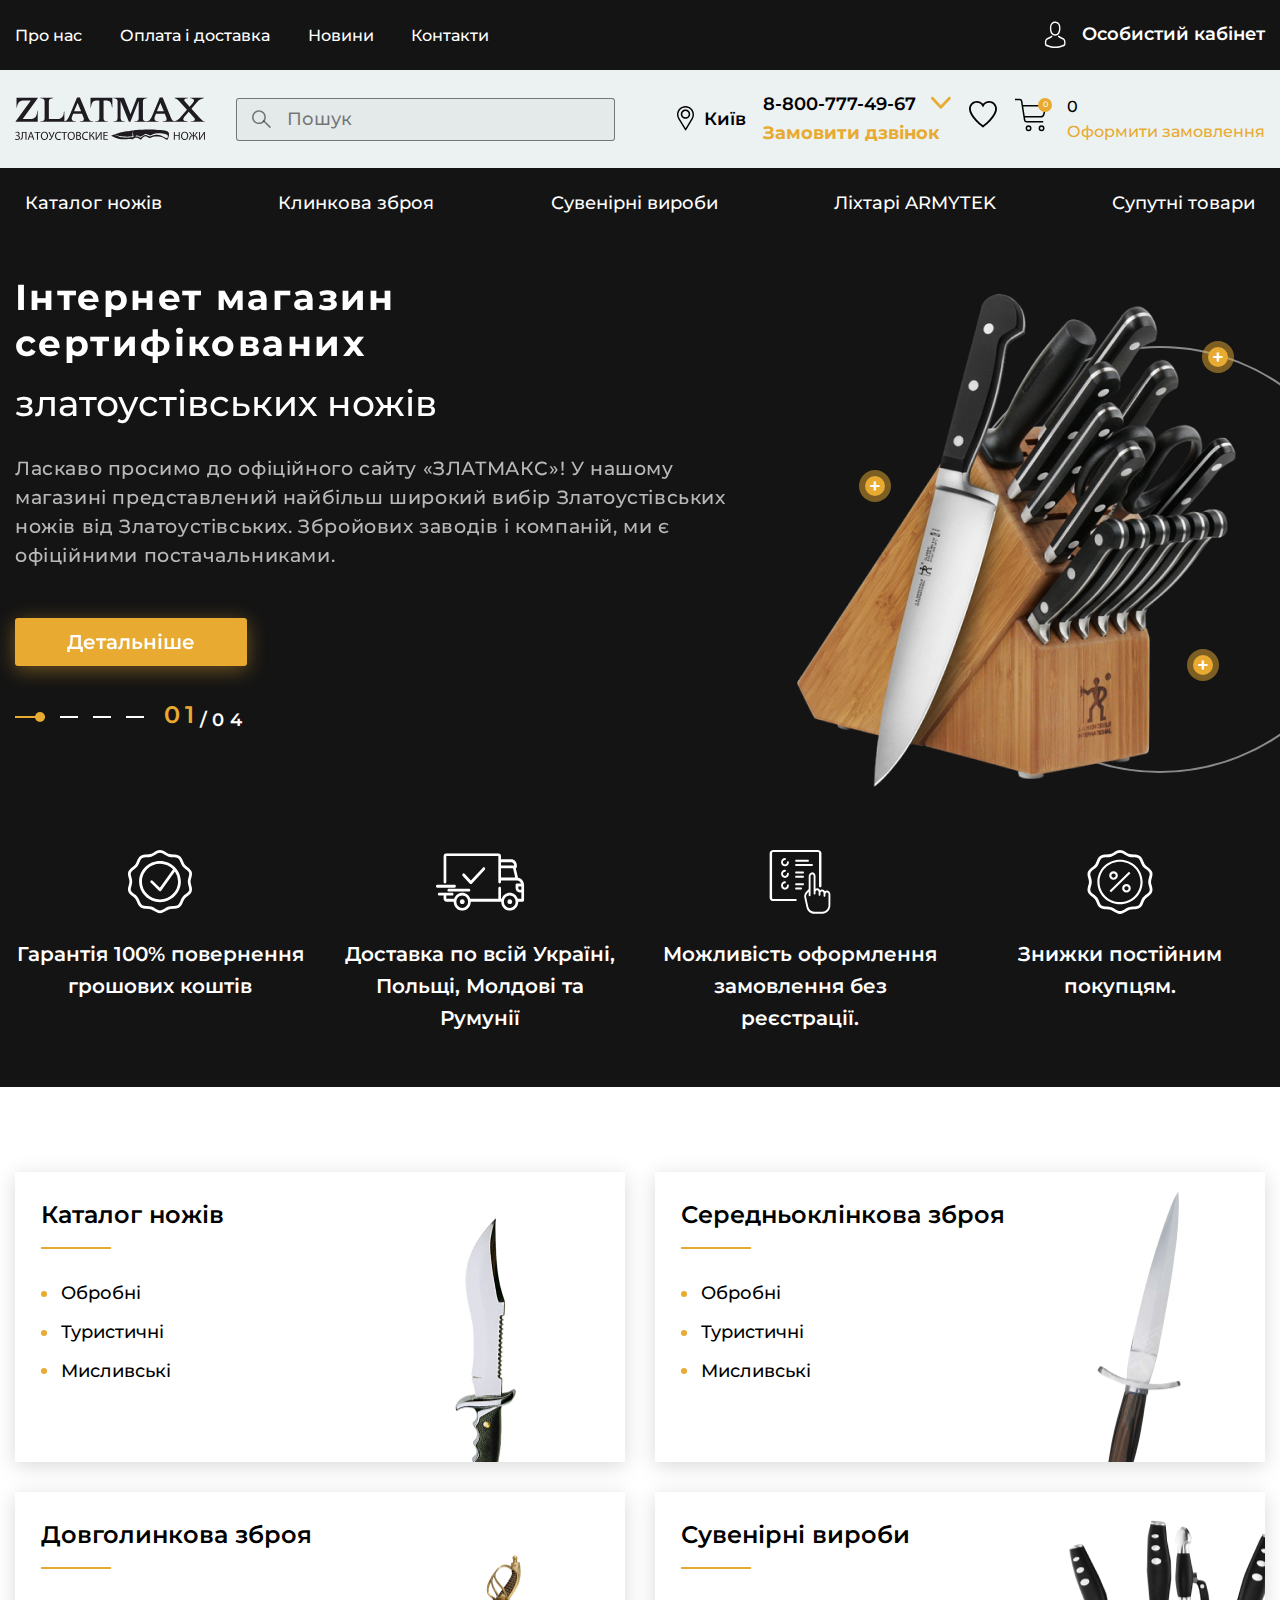
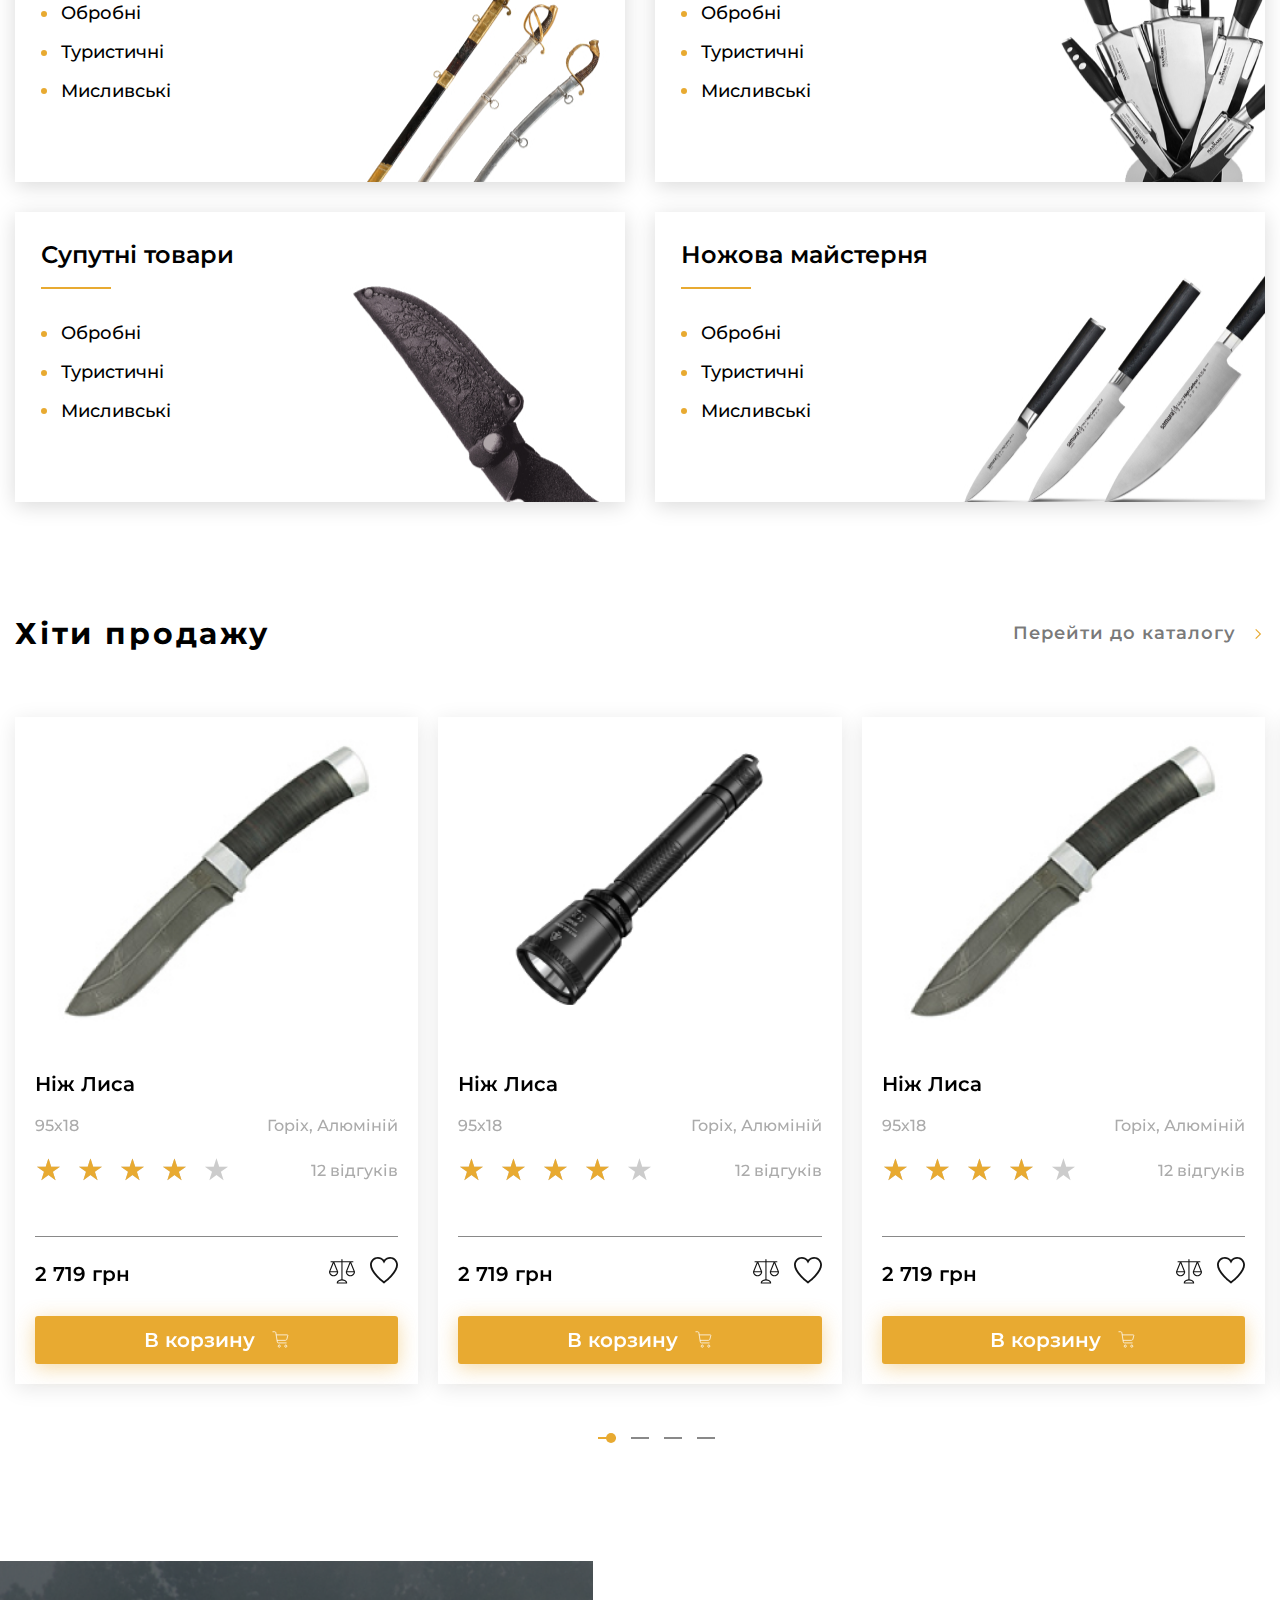
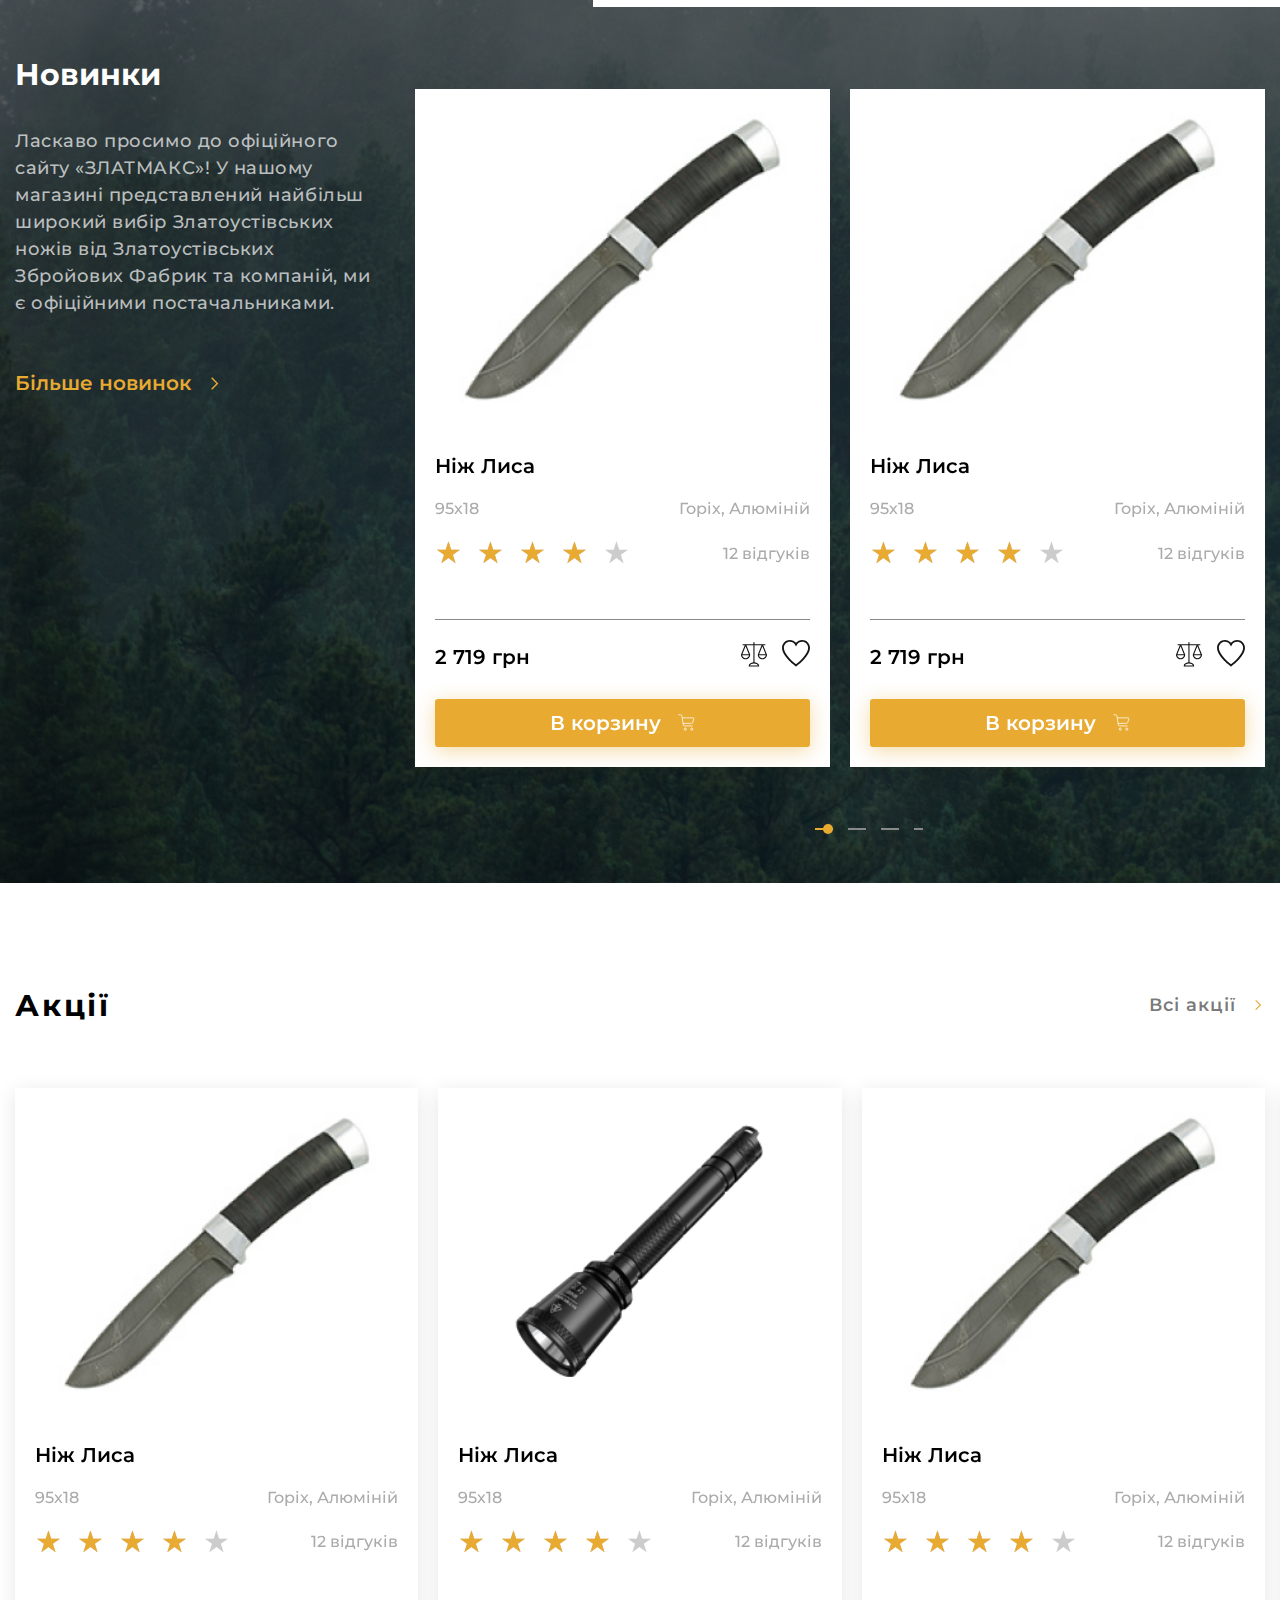
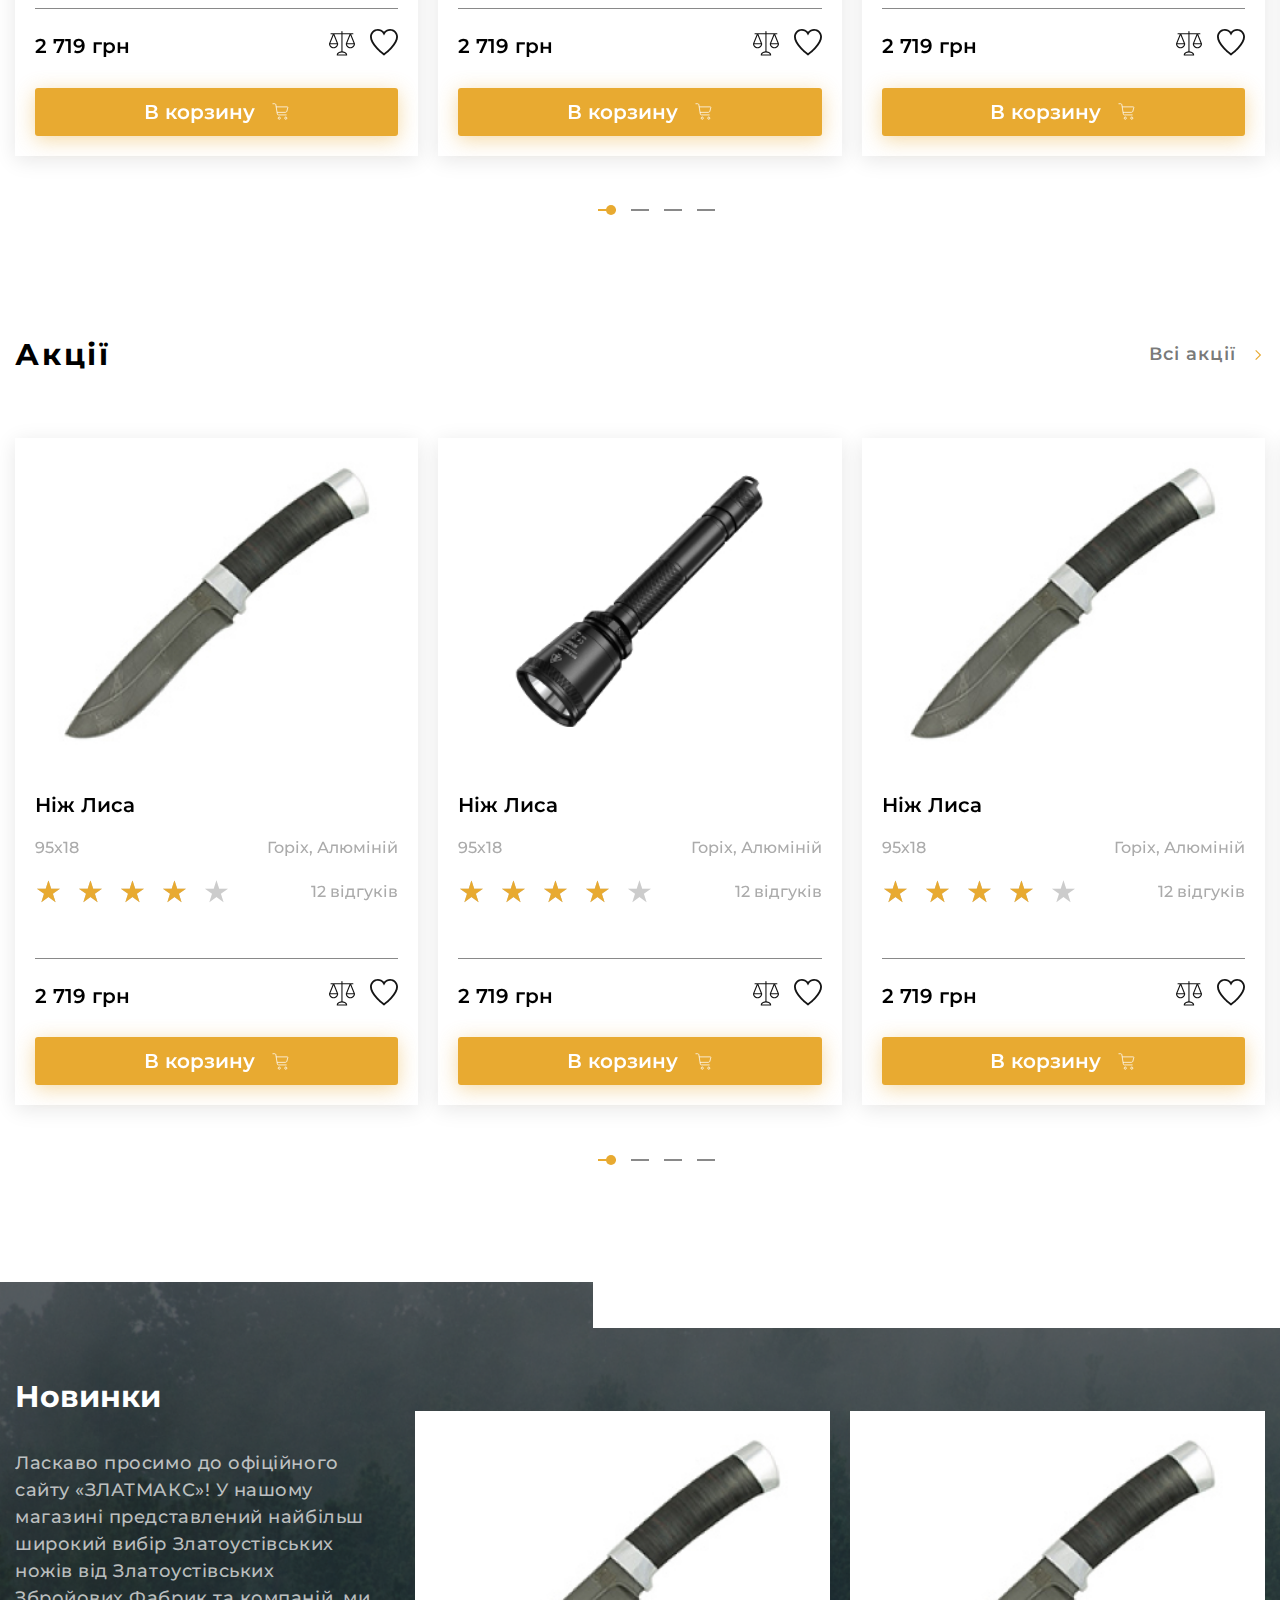
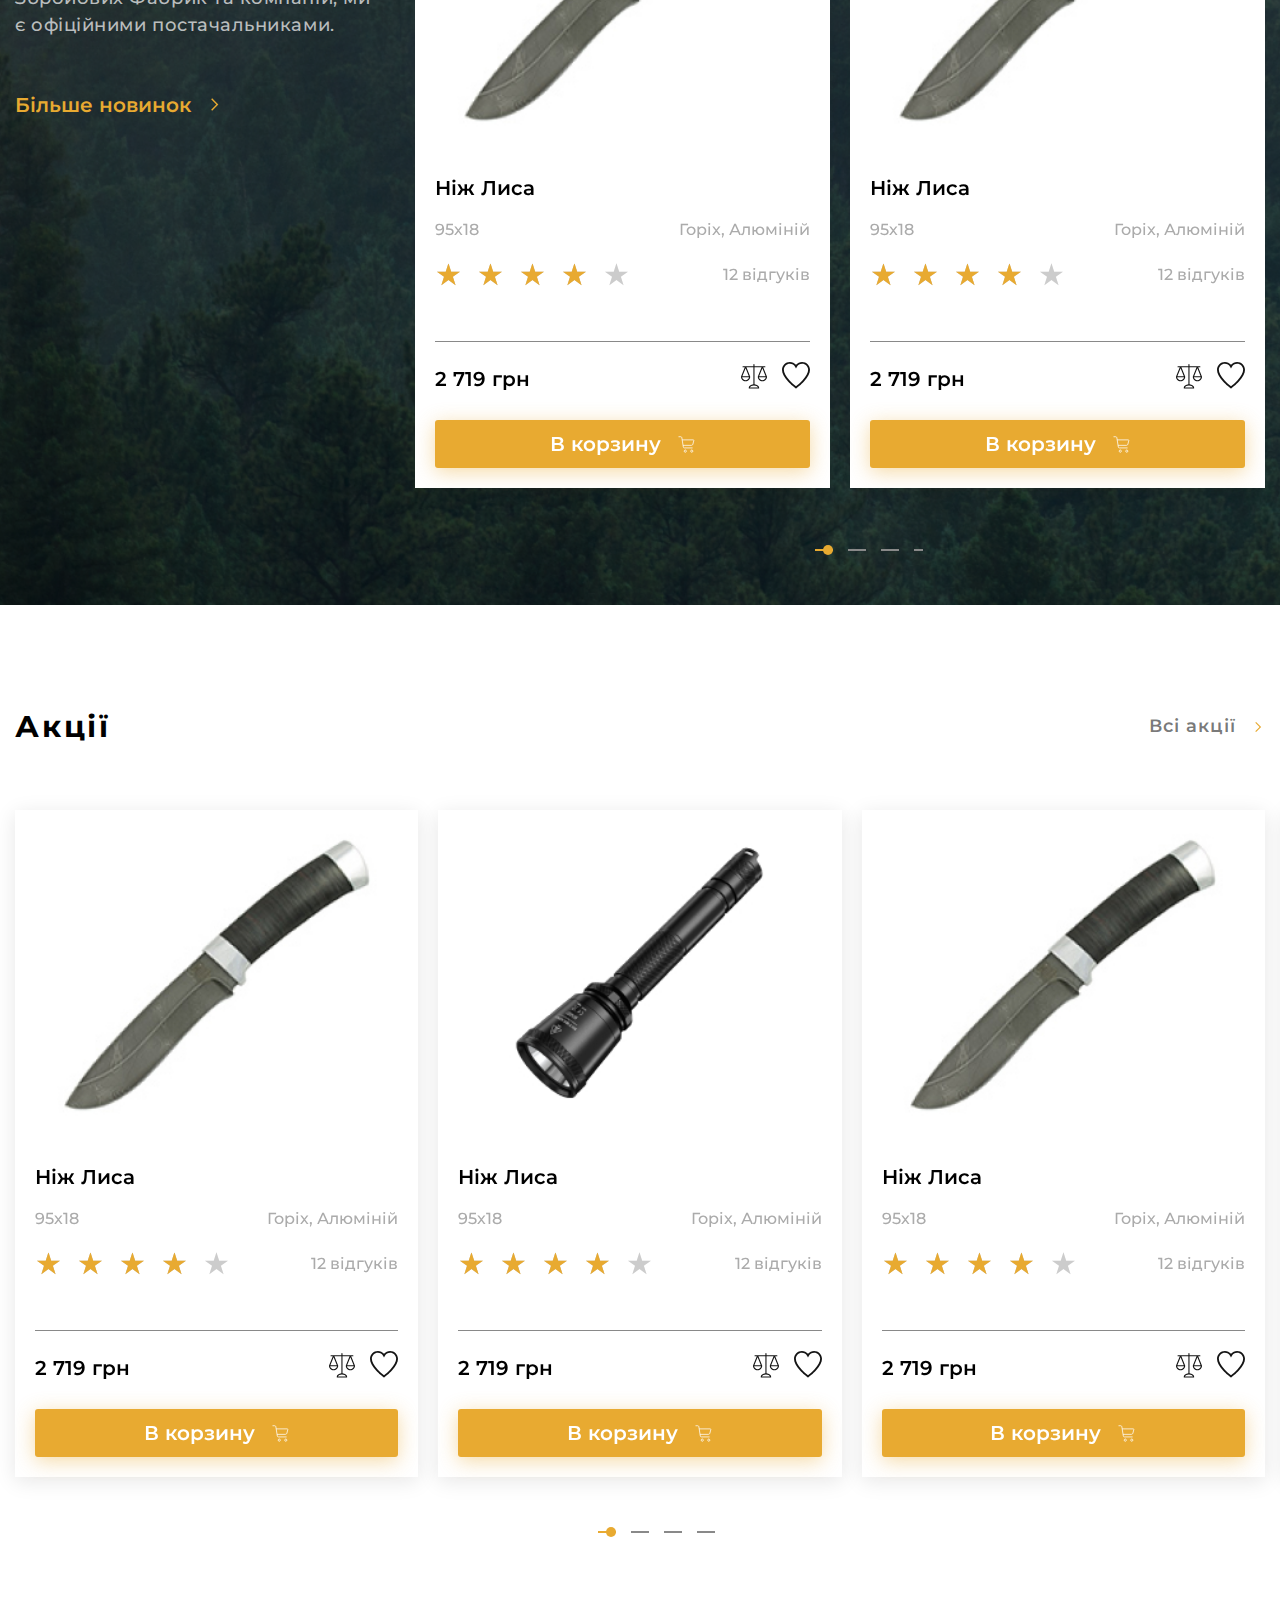
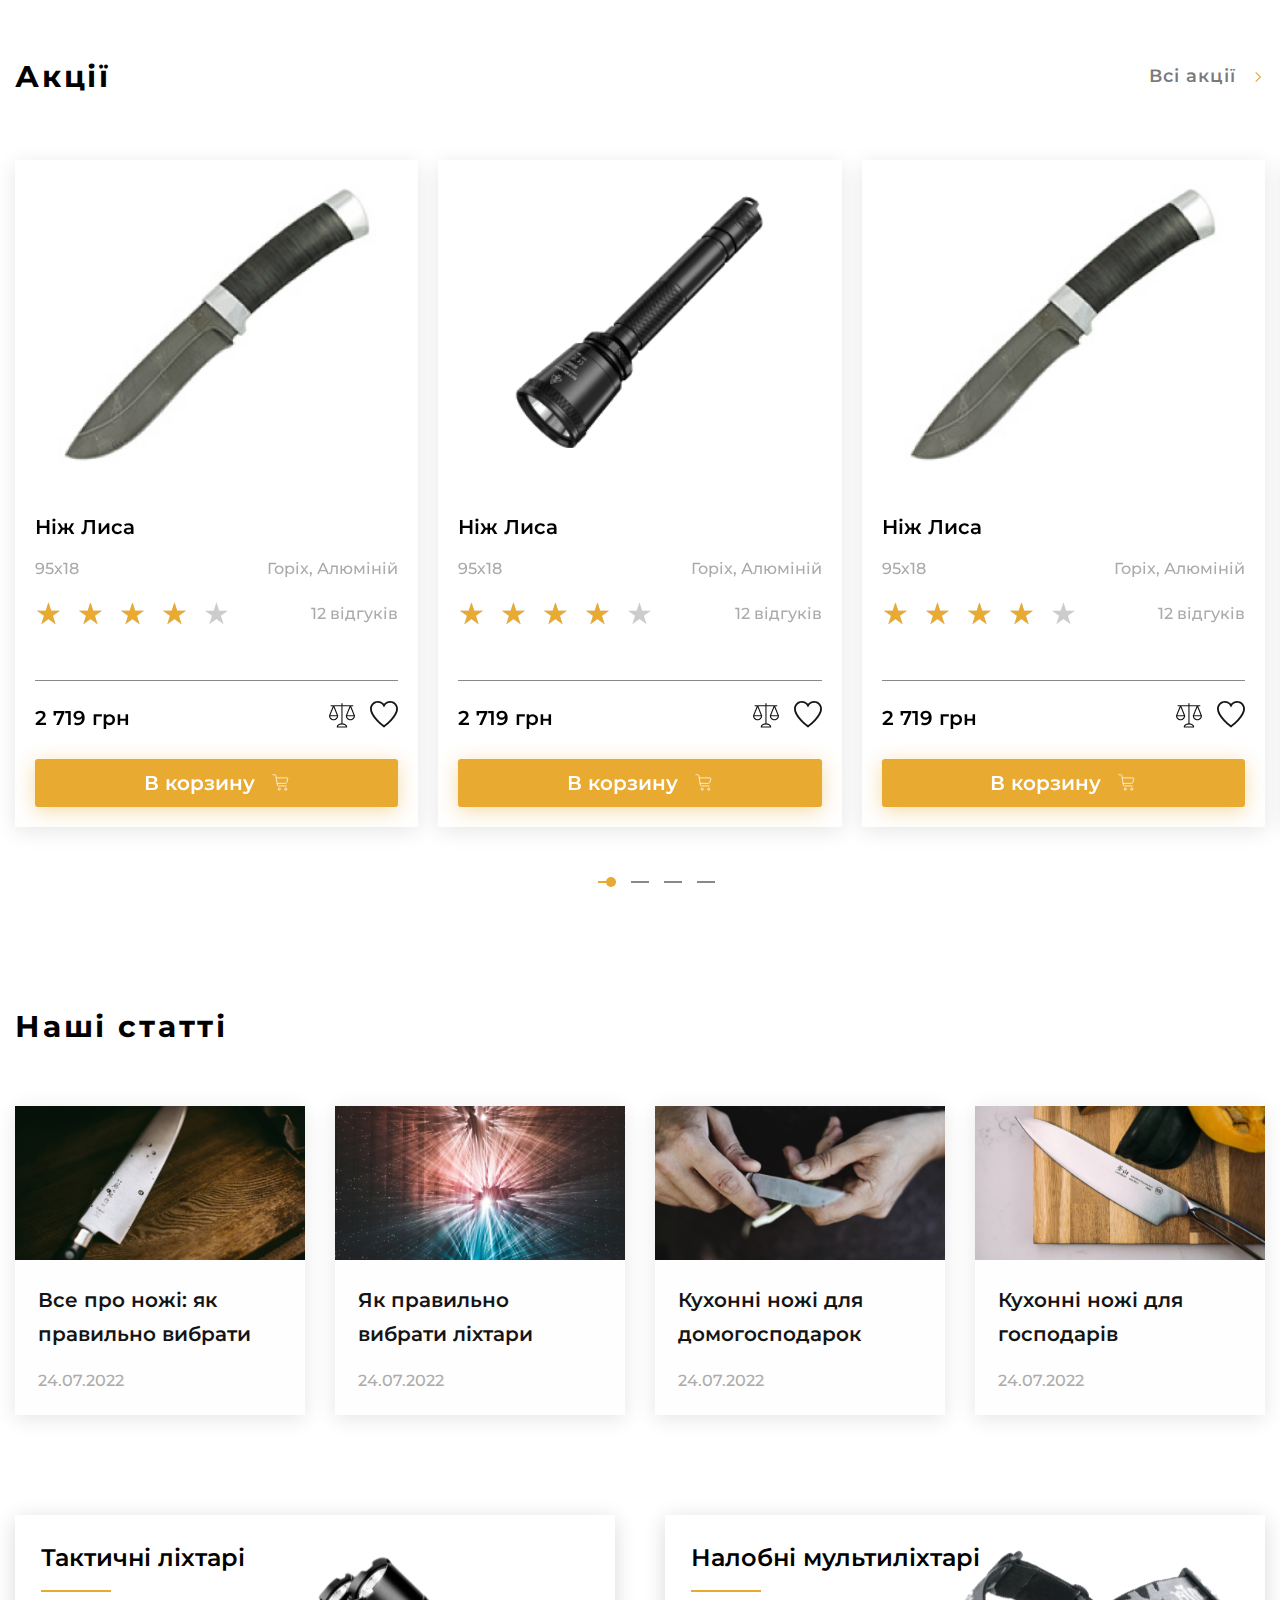
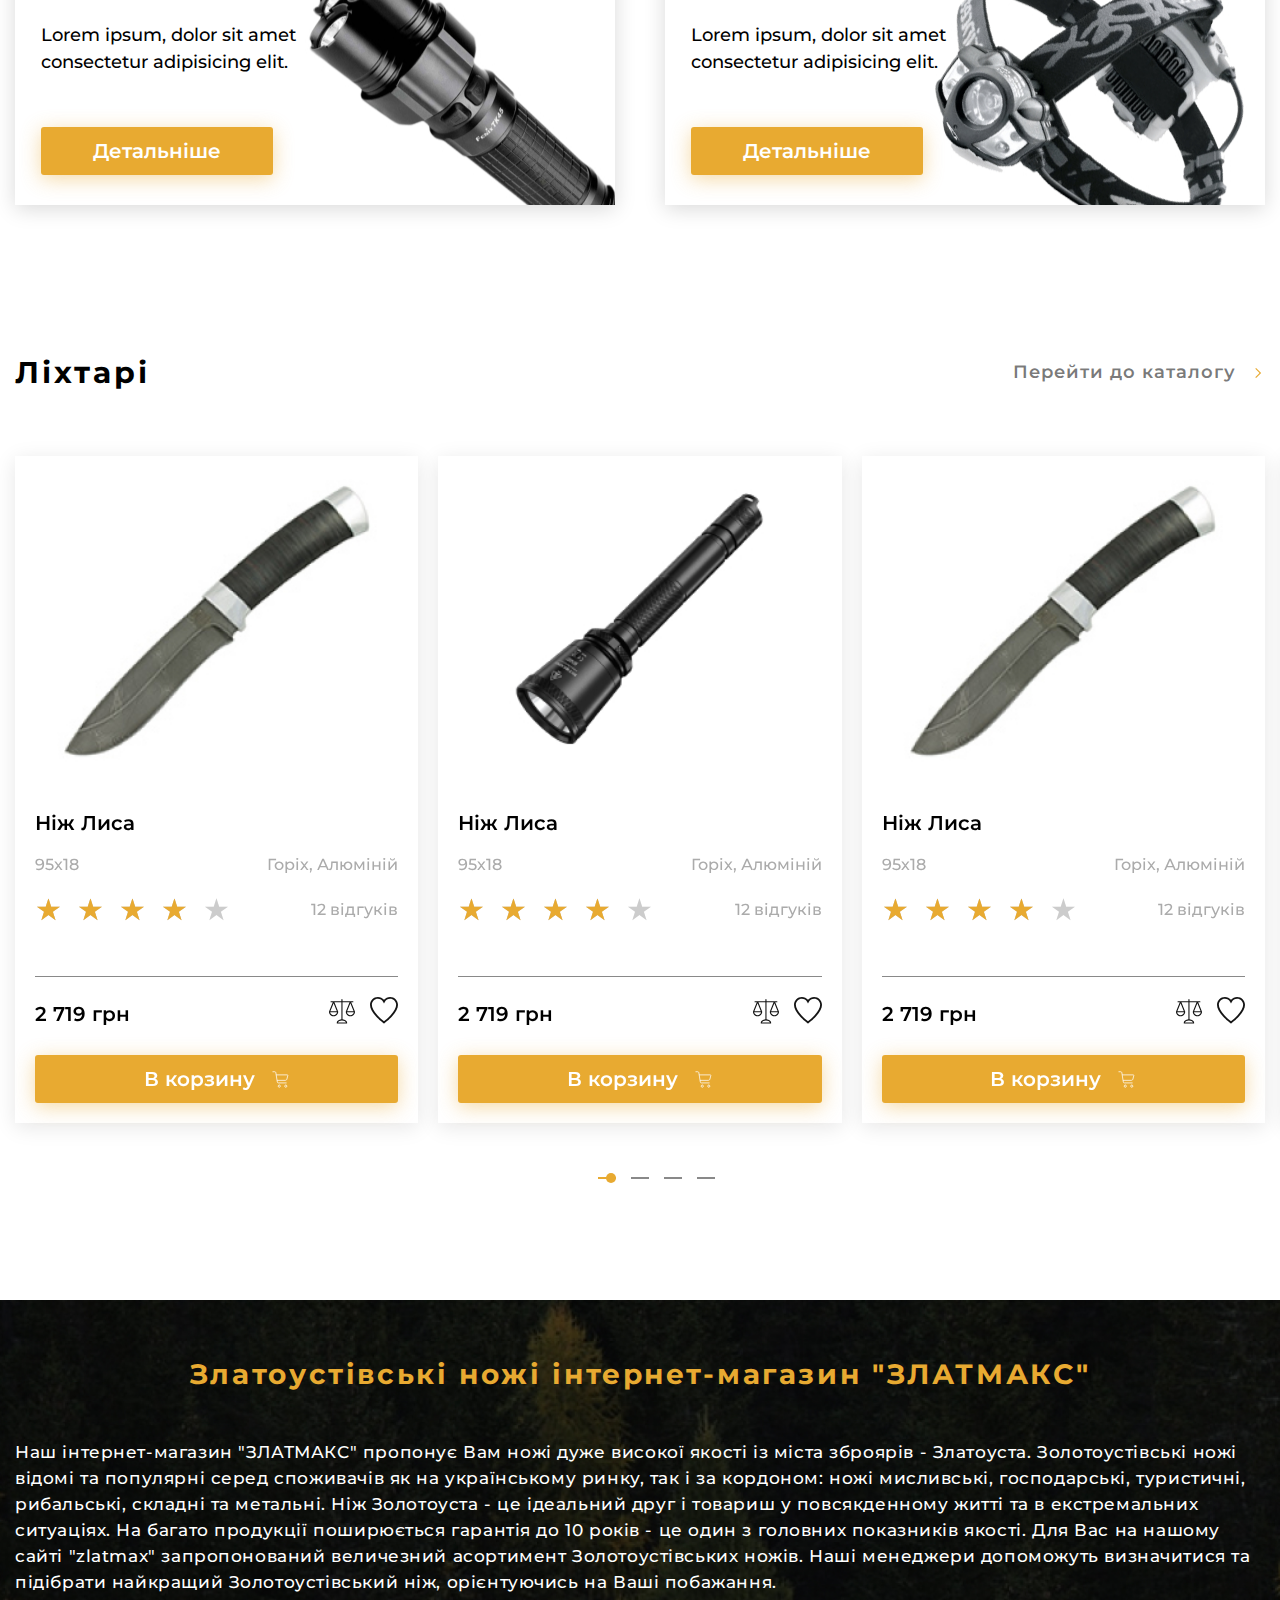
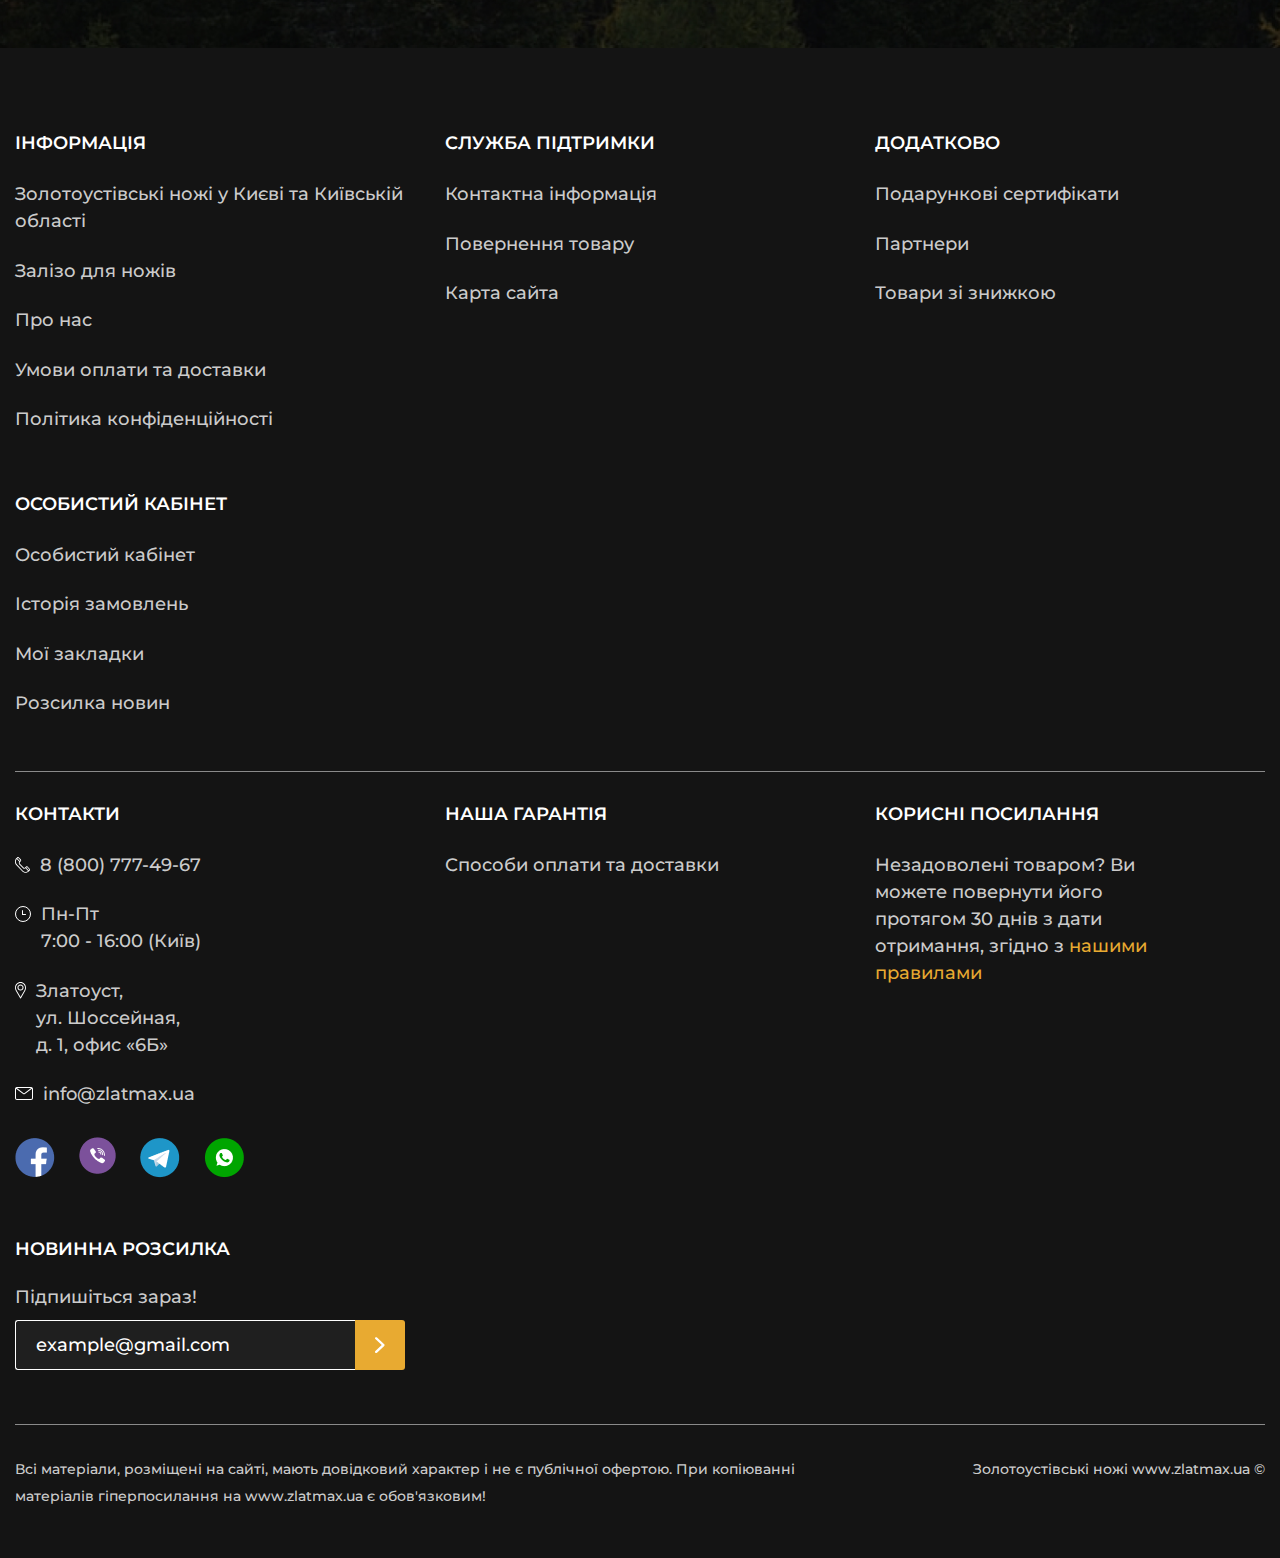
==== index.html @ 753e663e "Add files via upload" ====
<!DOCTYPE html>
<html lang="en">

<head>
	<meta charset="UTF-8">
	<meta http-equiv="X-UA-Compatible" content="IE=edge">
	<meta name="viewport" content="width=device-width, initial-scale=1.0">
	<link rel="stylesheet" href="css/style.min.css">
	<title>Головна</title>
</head>

<body>
	<div class="wrapper">
		<header class="header">
	<div class="header__top top-header">
		<div class="top-header__container">
			<nav class="top-header__menu menu-top-header">
				<ul data-da=".menu__body, 991.98" class="menu-top-header__list">
					<li class="menu-top-header__item menu-top-header__item_catalog">
						<a class="menu-top-header__link menu-top-header__link_catalog" href='#'>
							<svg viewBox="0 0 16 10" fill="none" xmlns="http://www.w3.org/2000/svg">
								<path
									d="M7.11323 9.2309L0.324654 2.00808C-0.107404 1.54862 -0.107404 0.803689 0.324655 0.344454C0.756329 -0.114819 1.45646 -0.114819 1.8881 0.344454L7.89495 6.73553L13.9016 0.34464C14.3334 -0.114632 15.0335 -0.114632 15.4652 0.34464C15.897 0.803913 15.897 1.54881 15.4652 2.00827L8.6765 9.23108C8.46056 9.46072 8.17784 9.57541 7.89498 9.57541C7.61199 9.57541 7.32906 9.4605 7.11323 9.2309Z"
									fill="#FFF" />
							</svg>
							Каталог товарів
						</a>
					</li>
					<li class="menu-top-header__item"><a class="menu-top-header__link" href='#'> Про нас </a></li>
					<li class="menu-top-header__item">
						<a class="menu-top-header__link" href='#'> Оплата і доставка</a>
					</li>
					<li class="menu-top-header__item"><a class="menu-top-header__link" href='#'>Новини </a></li>
					<li class="menu-top-header__item"><a class="menu-top-header__link" href='#'>Контакти </a></li>
				</ul>
			</nav>
			<a href="#" class="top-header__user">
				<svg viewBox="0 0 22 29" fill="none" xmlns="http://www.w3.org/2000/svg">
					<path
						d="M10.5941 15.3117C10.6201 15.3117 10.6461 15.3117 10.6773 15.3117C10.6877 15.3117 10.6981 15.3117 10.7085 15.3117C10.7242 15.3117 10.745 15.3117 10.7606 15.3117C12.2849 15.2831 13.5179 14.6931 14.4283 13.5646C16.4313 11.0784 16.0983 6.81654 16.0619 6.40983C15.9319 3.35661 14.6208 1.89587 13.5387 1.21419C12.7323 0.704369 11.7907 0.429408 10.7398 0.406494H10.7033C10.6981 0.406494 10.6877 0.406494 10.6825 0.406494H10.6513C10.0738 0.406494 8.9397 0.509605 7.85237 1.19128C6.75985 1.87296 5.42801 3.33369 5.29795 6.40983C5.26153 6.81654 4.92857 11.0784 6.93153 13.5646C7.83677 14.6931 9.06976 15.2831 10.5941 15.3117ZM6.68701 6.55304C6.68701 6.53585 6.69222 6.51867 6.69222 6.50721C6.8639 2.39997 9.51197 1.95888 10.6461 1.95888H10.6669C10.6773 1.95888 10.6929 1.95888 10.7085 1.95888C12.1132 1.99325 14.5012 2.62337 14.6624 6.50721C14.6624 6.52439 14.6624 6.54158 14.6676 6.55304C14.6728 6.59313 15.037 10.4884 13.3826 12.5392C12.7271 13.3526 11.8531 13.7536 10.7033 13.7651C10.6929 13.7651 10.6877 13.7651 10.6773 13.7651C10.6669 13.7651 10.6617 13.7651 10.6513 13.7651C9.50677 13.7536 8.62755 13.3526 7.97723 12.5392C6.32804 10.4999 6.68181 6.58741 6.68701 6.55304Z"
						fill="white" />
					<path
						d="M21.3682 22.3805C21.3682 22.3748 21.3682 22.3691 21.3682 22.3633C21.3682 22.3175 21.363 22.2717 21.363 22.2201C21.3318 21.0859 21.2641 18.4337 19.0062 17.5859C18.9906 17.5801 18.9698 17.5744 18.9542 17.5687C16.6079 16.9099 14.6569 15.4206 14.6361 15.4034C14.3188 15.157 13.8817 15.243 13.658 15.5924C13.4343 15.9418 13.5124 16.423 13.8297 16.6693C13.9182 16.7381 15.9888 18.3248 18.5796 19.0581C19.7918 19.5335 19.9271 20.9599 19.9635 22.266C19.9635 22.3175 19.9635 22.3633 19.9687 22.4092C19.9739 22.9247 19.9427 23.721 19.8594 24.1792C19.0166 24.7062 15.713 26.5279 10.6874 26.5279C5.68257 26.5279 2.35816 24.7005 1.51015 24.1735C1.42691 23.7152 1.39049 22.919 1.40089 22.4034C1.40089 22.3576 1.4061 22.3118 1.4061 22.2602C1.44251 20.9542 1.57778 19.5278 2.78997 19.0523C5.38082 18.3191 7.45143 16.7266 7.53987 16.6636C7.85722 16.4173 7.93526 15.9361 7.71155 15.5867C7.48784 15.2372 7.05083 15.1513 6.73348 15.3976C6.71267 15.4148 4.77213 16.9042 2.41539 17.563C2.39458 17.5687 2.37897 17.5744 2.36336 17.5801C0.105466 18.4337 0.0378337 21.0859 0.00661858 22.2144C0.00661858 22.266 0.00661846 22.3118 0.00141594 22.3576C0.00141594 22.3633 0.00141594 22.3691 0.00141594 22.3748C-0.00378658 22.6727 -0.00898899 24.2021 0.266745 24.9697C0.31877 25.1187 0.412415 25.2447 0.537276 25.3306C0.693352 25.4452 4.43396 28.0688 10.6926 28.0688C16.9512 28.0688 20.6918 25.4395 20.8479 25.3306C20.9676 25.2447 21.0664 25.1187 21.1185 24.9697C21.3786 24.2079 21.3734 22.6784 21.3682 22.3805Z"
						fill="white" />
				</svg>
				<span>Особистий кабінет</span>
			</a>
			<nav hidden class="menu">
				<button type="button" class="menu__icon icon-menu"><span></span><span></span><span></span></button>
				<div class="menu__body">

				</div>
			</nav>
		</div>
	</div>
	<div class="header__body body-header">
		<div class="body-header__container">
			<a href="index.html" class="body-header__logo">
				<img src="img/icons/icons.svg#logo" class="svg-logo-dims" alt="logo">
			</a>
			<div data-da=".catalog-header__container, 479.98" class="body-header__search">
				<form action="#" class="search-header">
					<button class="search-header__button">
						<svg width="20" height="41" viewBox="0 0 13 12" fill="none" xmlns="http://www.w3.org/2000/svg">
							<path fill-rule="evenodd" clip-rule="evenodd"
								d="M4.5 8C6.433 8 8 6.433 8 4.5C8 2.567 6.433 1 4.5 1C2.567 1 1 2.567 1 4.5C1 6.433 2.567 8 4.5 8ZM4.5 9C6.98528 9 9 6.98528 9 4.5C9 2.01472 6.98528 0 4.5 0C2.01472 0 0 2.01472 0 4.5C0 6.98528 2.01472 9 4.5 9Z"
								fill="black" fill-opacity="0.5" />
							<path fill-rule="evenodd" clip-rule="evenodd"
								d="M11.6546 11.6178L7.00006 6.99999L7.70996 6.29568L12.3645 10.9135L11.6546 11.6178Z"
								fill="black" fill-opacity="0.5" />
						</svg>
					</button>
					<input autocomplete="off" class="search-header__input" type="text" name="form[]"
						placeholder="Пошук">
				</form>
			</div>
			<div class="body-header__actions actions-header">
				<a href="#" class="actions-header__location">
					<svg width="17" height="25" viewBox="0 0 17 25" fill="none" xmlns="http://www.w3.org/2000/svg">
						<path
							d="M8.5 0C3.8131 0 0 3.85087 0 8.5842C0 10.1834 0.438647 11.7441 1.26881 13.0982L8.01616 24.0791C8.14541 24.2895 8.37311 24.4173 8.61801 24.4173C8.6199 24.4173 8.62174 24.4173 8.62363 24.4173C8.87065 24.4153 9.09883 24.2836 9.22571 24.0695L15.8011 12.9822C16.5854 11.6568 17 10.136 17 8.5842C17 3.85087 13.1869 0 8.5 0ZM14.5853 12.2477L8.60729 22.3278L2.47289 12.3444C1.78188 11.2174 1.40722 9.91714 1.40722 8.5842C1.40722 4.63976 4.59425 1.42116 8.5 1.42116C12.4058 1.42116 15.5881 4.63976 15.5881 8.5842C15.5881 9.87761 15.2381 11.1446 14.5853 12.2477Z"
							fill="black" />
						<path
							d="M8.49647 3.61737C5.89259 3.61737 3.77417 5.64581 3.77417 8.13909C3.77417 10.6164 5.85812 12.6608 8.49647 12.6608C11.1673 12.6608 13.2188 10.5892 13.2188 8.13909C13.2188 5.64581 11.1003 3.61737 8.49647 3.61737ZM8.49647 11.1636C6.75147 11.1636 5.33777 9.80544 5.33777 8.13909C5.33777 6.47691 6.76055 5.11456 8.49647 5.11456C10.2324 5.11456 11.6499 6.47691 11.6499 8.13909C11.6499 9.78113 10.2691 11.1636 8.49647 11.1636Z"
							fill="black" />
					</svg>
					Київ
				</a>
				<div data-da=".top-header__container, 991.98, 0" class="actions-header__phones phones-header">
					<div data-spoller class="phones-header__items spoller">
						<div class="phones-header__item block-filter">
							<a href="tel:88007774967" class="phones-header__icon">
								<svg width="35" height="35" viewBox="0 0 15 16" fill="none"
									xmlns="http://www.w3.org/2000/svg">
									<path
										d="M14.6144 11.6797L12.7496 9.7111C12.2355 9.1684 11.3989 9.1684 10.8848 9.7111L10.0372 10.6059C9.64769 11.0171 9.01392 11.0169 8.62457 10.6061L4.95058 6.72429C4.56018 6.31217 4.56012 5.64513 4.95058 5.23294C5.08711 5.08882 5.47915 4.67496 5.79821 4.33815C6.31008 3.79782 6.31722 2.91744 5.79771 2.36907L3.93341 0.407207C3.41928 -0.135498 2.58273 -0.135498 2.06999 0.405784C1.6863 0.8073 1.56254 0.936829 1.3905 1.11686C-0.463486 3.074 -0.463486 6.25851 1.39041 8.21558L7.21173 14.3641C9.07005 16.3258 12.0778 16.326 13.9363 14.3641L14.6144 13.6482C15.1285 13.1055 15.1285 12.2224 14.6144 11.6797ZM2.69023 1.06339C2.86159 0.882488 3.14039 0.882457 3.31232 1.06388L5.17662 3.02575C5.34839 3.20709 5.34839 3.50057 5.17662 3.68193L4.86579 4.01002L2.38101 1.38696L2.69023 1.06339ZM7.83343 13.708L2.01209 7.55943C0.577712 6.04522 0.498871 3.66758 1.76962 2.05394L4.24719 4.66939C3.59619 5.44846 3.62332 6.63559 4.32884 7.38038L8.00272 11.262C8.00275 11.262 8.00281 11.2621 8.00284 11.2621C8.7076 12.0061 9.8321 12.0366 10.571 11.3484L13.0486 13.9639C11.5249 15.3031 9.27769 15.2326 7.83343 13.708ZM13.9928 12.992L13.682 13.3202L11.1956 10.6954L11.5064 10.3673C11.6778 10.1864 11.9566 10.1864 12.128 10.3673L13.9928 12.3359C14.1642 12.5168 14.1642 12.8112 13.9928 12.992Z"
										fill="white" />
								</svg>
							</a>
							<a href="tel:88007774967"
								class="phones-header__phone block-filter__item">8-800-777-49-67</a>
							<button data-spoller class="phones-header__arrow">
								<svg width="20" height="14" viewBox="0 0 16 10" fill="none"
									xmlns="http://www.w3.org/2000/svg">
									<path
										d="M7.11323 9.2309L0.324654 2.00808C-0.107404 1.54862 -0.107404 0.803689 0.324655 0.344454C0.756329 -0.114819 1.45646 -0.114819 1.8881 0.344454L7.89495 6.73553L13.9016 0.34464C14.3334 -0.114632 15.0335 -0.114632 15.4652 0.34464C15.897 0.803913 15.897 1.54881 15.4652 2.00827L8.6765 9.23108C8.46056 9.46072 8.17784 9.57541 7.89498 9.57541C7.61199 9.57541 7.32906 9.4605 7.11323 9.2309Z"
										fill="#E8AA31" />
								</svg>
							</button>
							<ul class="phones-header__list ">
								<li>
									<a href="tel:88007774968"
										class="phones-header__phone block-filter__value">8-800-777-49-68</a>
								</li>
								<li>
									<a href="tel:88007774969"
										class="phones-header__phone block-filter__value">8-800-777-49-69</a>
								</li>
								<li>
									<a href="tel:88007774970"
										class="phones-header__phone block-filter__value">8-800-777-49-70</a>
								</li>
							</ul>
						</div>
					</div>
					<button class="phones-header__callback">Замовити дзвінок</button>
				</div>
				<a href="#" data-da=".top-header__container, 991.98, 3" class="actions-header__favorite">
					<svg viewBox="0 0 28 27" xmlns="http://www.w3.org/2000/svg">
						<path
							d="M20.1004 0C17.7169 0 15.4856 1.07339 14 2.87184C12.5144 1.07333 10.2832 0 7.89957 0C3.54375 0 0 3.52462 0 7.85705C0 11.2495 2.03385 15.1734 6.04492 19.5198C9.13175 22.8646 12.4897 25.4544 13.4454 26.1685L13.9998 26.5828L14.5543 26.1686C15.5099 25.4545 18.868 22.8647 21.9549 19.52C25.9661 15.1736 28 11.2496 28 7.85705C28 3.52462 24.4562 0 20.1004 0ZM20.5948 18.2782C18.0558 21.0293 15.3242 23.2533 13.9998 24.2783C12.6755 23.2533 9.944 21.0293 7.40498 18.2781C3.76837 14.3375 1.84615 10.734 1.84615 7.85705C1.84615 4.53717 4.56172 1.83622 7.89957 1.83622C10.0961 1.83622 12.1243 3.02694 13.1927 4.94377L14 6.3923L14.8073 4.94377C15.8756 3.027 17.9038 1.83622 20.1004 1.83622C23.4383 1.83622 26.1538 4.53711 26.1538 7.85705C26.1538 10.7341 24.2316 14.3377 20.5948 18.2782Z" />
					</svg>
				</a>
				<a href="#" data-da=".top-header__container, 991.98, 4" class="actions-header__cart cart-header">
					<div class="cart-header__icon">
						<svg viewBox="0 0 32 34" xmlns="http://www.w3.org/2000/svg">
							<path
								d="M7.13008 7.76882H29.7121C30.3649 7.76882 30.8427 8.38411 30.681 9.01655L28.7801 16.4506C28.4405 17.7785 27.2442 18.7074 25.8736 18.7074H9.02537M0 1.49957H4.65214C5.63535 1.49957 6.47274 2.21422 6.62728 3.18521L9.6467 22.1562C9.80125 23.1272 10.6386 23.8418 11.6218 23.8418H28.203"
								stroke-width="1.5" />
							<path
								d="M15.7689 30.2656C15.7689 31.5678 14.7584 32.5758 13.5695 32.5758C12.3807 32.5758 11.3701 31.5678 11.3701 30.2656C11.3701 28.9634 12.3807 27.9554 13.5695 27.9554C14.7584 27.9554 15.7689 28.9634 15.7689 30.2656Z"
								stroke-width="1.5" />
							<path
								d="M28.746 30.2656C28.746 31.5678 27.7354 32.5758 26.5466 32.5758C25.3577 32.5758 24.3472 31.5678 24.3472 30.2656C24.3472 28.9634 25.3577 27.9554 26.5466 27.9554C27.7354 27.9554 28.746 28.9634 28.746 30.2656Z"
								stroke-width="1.5" />
						</svg>
						<span>0</span>
					</div>
					<div class="cart-header__body">
						<div class="cart-header__summ">0</div>
						<div class="cart-header__link">Оформити замовлення</div>
					</div>
				</a>
			</div>
		</div>
	</div>
	<div class="header__catalog catalog-header">
		<div class="catalog-header__container">
			<nav class="catalog-header__menu menu-catalog">
				<button type="button" class="menu-catalog__back">
					<svg width="16" height="16" viewBox="0 0 16 16" fill="none" xmlns="http://www.w3.org/2000/svg">
						<path fill-rule="evenodd" clip-rule="evenodd"
							d="M3.3452 8.83333L8.58928 14.0774L7.41077 15.2559L0.154846 8L7.41077 0.74408L8.58928 1.92259L3.3452 7.16667H15.5V8.83333H3.3452Z"
							fill="white" />
					</svg>
					Назад
				</button>
				<ul class="menu-catalog__list">
					<li class="menu-catalog__item">
						<button data-parent="1" class="menu-catalog__link">Каталог ножів</button>
						<svg width="14" height="14" viewBox="0 0 14 14" fill="none" xmlns="http://www.w3.org/2000/svg">
							<path fill-rule="evenodd" clip-rule="evenodd"
								d="M4.25418 2.74583L5.07914 1.92087L10.1583 7.00002L5.07914 12.0792L4.25418 11.2542L8.50837 7.00002L4.25418 2.74583Z"
								fill="white" />
						</svg>

					</li>
					<li class="menu-catalog__item">
						<button data-parent="2" class="menu-catalog__link">Клинкова зброя</button>
						<svg width="14" height="14" viewBox="0 0 14 14" fill="none" xmlns="http://www.w3.org/2000/svg">
							<path fill-rule="evenodd" clip-rule="evenodd"
								d="M4.25418 2.74583L5.07914 1.92087L10.1583 7.00002L5.07914 12.0792L4.25418 11.2542L8.50837 7.00002L4.25418 2.74583Z"
								fill="white" />
						</svg>

					</li>
					<li class="menu-catalog__item">
						<button data-parent="3" class="menu-catalog__link">Сувенірні вироби</button>
						<svg width="14" height="14" viewBox="0 0 14 14" fill="none" xmlns="http://www.w3.org/2000/svg">
							<path fill-rule="evenodd" clip-rule="evenodd"
								d="M4.25418 2.74583L5.07914 1.92087L10.1583 7.00002L5.07914 12.0792L4.25418 11.2542L8.50837 7.00002L4.25418 2.74583Z"
								fill="white" />
						</svg>

					</li>
					<li class="menu-catalog__item">
						<button data-parent="4" class="menu-catalog__link">Ліхтарі ARMYTEK</button>
						<svg width="14" height="14" viewBox="0 0 14 14" fill="none" xmlns="http://www.w3.org/2000/svg">
							<path fill-rule="evenodd" clip-rule="evenodd"
								d="M4.25418 2.74583L5.07914 1.92087L10.1583 7.00002L5.07914 12.0792L4.25418 11.2542L8.50837 7.00002L4.25418 2.74583Z"
								fill="white" />
						</svg>

					</li>
					<li class="menu-catalog__item">
						<button data-parent="5" class="menu-catalog__link">Супутні товари</button>
						<svg width="14" height="14" viewBox="0 0 14 14" fill="none" xmlns="http://www.w3.org/2000/svg">
							<path fill-rule="evenodd" clip-rule="evenodd"
								d="M4.25418 2.74583L5.07914 1.92087L10.1583 7.00002L5.07914 12.0792L4.25418 11.2542L8.50837 7.00002L4.25418 2.74583Z"
								fill="white" />
						</svg>

					</li>
				</ul>
				<div class="menu-catalog__sub-menu sub-menu-catalog">
					<button type="button" class="sub-menu-catalog__back">
						<svg width="16" height="16" viewBox="0 0 16 16" fill="none" xmlns="http://www.w3.org/2000/svg">
							<path fill-rule="evenodd" clip-rule="evenodd"
								d="M3.3452 8.83333L8.58928 14.0774L7.41077 15.2559L0.154846 8L7.41077 0.74408L8.58928 1.92259L3.3452 7.16667H15.5V8.83333H3.3452Z"
								fill="white" />
						</svg>
						Назад
					</button>
					<div class="sub-menu-catalog__container">
						<div hidden data-submenu="1" class="sub-menu-catalog__block">

							<div class="sub-menu-catalog__category">
								<a href='catalog.html' class="sub-menu-catalog__link-category">Категорія ножів</a>
							</div>
							<div class="sub-menu-catalog__category">
								<a href='#' class="sub-menu-catalog__link-category">Виробництво ножів</a>
							</div>
							<div class="sub-menu-catalog__category">
								<a href='#' class="sub-menu-catalog__link-category">Ножі марки сталі</a>
							</div>
							<div class="sub-menu-catalog__category">
								<a href='#' class="sub-menu-catalog__link-category">Заточування та полірування ножів</a>
							</div>
							<div class="sub-menu-catalog__category">
								<a href='#' class="sub-menu-catalog__link-category">Ножова майстерня</a>
							</div>

							<ul class="sub-menu-catalog__list">
								<li class="sub-menu-catalog__item">
									<a href="catalog.html" class="sub-menu-catalog__link">Обробні ножі</a>
								</li>
								<li class="sub-menu-catalog__item">
									<a href="#" class="sub-menu-catalog__link">Туристичніножі</a>
								</li>
								<li class="sub-menu-catalog__item">
									<a href="#" class="sub-menu-catalog__link">Ножі мисливські</a>
								</li>
								<li class="sub-menu-catalog__item">
									<a href="#" class="sub-menu-catalog__link">Булатні ножі</a>
								</li>
								<li class="sub-menu-catalog__item">
									<a href="#" class="sub-menu-catalog__link">Ножі з дамаску</a>
								</li>
								<li class="sub-menu-catalog__item">
									<a href="#" class="sub-menu-catalog__link">Тактичного призначення</a>
								</li>
								<li class="sub-menu-catalog__item">
									<a href="#" class="sub-menu-catalog__link">Метальні ножі</a>
								</li>
								<li class="sub-menu-catalog__item">
									<a href="#" class="sub-menu-catalog__link">Мачете та кукрі</a>
								</li>
								<li class="sub-menu-catalog__item">
									<a href="#" class="sub-menu-catalog__link">Кухонні ножі</a>
								</li>
							</ul>
							<ul class="sub-menu-catalog__list">
								<li class="sub-menu-catalog__item">
									<a href="#" class="sub-menu-catalog__link">Ножі АІР</a>
								</li>
								<li class="sub-menu-catalog__item">
									<a href="#" class="sub-menu-catalog__link">Ножі ЗІК</a>
								</li>

								<li class="sub-menu-catalog__item">
									<a href="#" class="sub-menu-catalog__link">Булат Сергія Баранова</a>
								</li>
								<li class="sub-menu-catalog__item">
									<a href="#" class="sub-menu-catalog__link">Булат Андрія Умерова</a>
								</li>
								<li class="sub-menu-catalog__item">
									<a href="#" class="sub-menu-catalog__link">Ножі Златко</a>
								</li>
								<li class="sub-menu-catalog__item">
									<a href="#" class="sub-menu-catalog__link">Ножі Стиль-М</a>
								</li>
								<li class="sub-menu-catalog__item">
									<a href="#" class="sub-menu-catalog__link">Збройова компанія</a>
								</li>
							</ul>
							<ul class="sub-menu-catalog__list">

								<li class="sub-menu-catalog__item">
									<a href="#" class="sub-menu-catalog__link">Ножі зі сталі 110х18м-ШД</a>
								</li>
								<li class="sub-menu-catalog__item">
									<a href="#" class="sub-menu-catalog__link">Ножі зі сталі ЕІ-107 ТЦ</a>
								</li>
								<li class="sub-menu-catalog__item">
									<a href="#" class="sub-menu-catalog__link">Ножі зі сталі 50х14МФ</a>
								</li>
								<li class="sub-menu-catalog__item">
									<a href="#" class="sub-menu-catalog__link">Ножі зі сталі AUS-8</a>
								</li>
								<li class="sub-menu-catalog__item">
									<a href="#" class="sub-menu-catalog__link">Ножі зі сталі К340</a>
								</li>
								<li class="sub-menu-catalog__item">
									<a href="#" class="sub-menu-catalog__link">Ножі зі сталі M390</a>
								</li>
								<li class="sub-menu-catalog__item">
									<a href="#" class="sub-menu-catalog__link">Ножі зі сталі ЕП-766</a>
								</li>
							</ul>
							<ul class="sub-menu-catalog__list">
								<li class="sub-menu-catalog__item">
									<a href="#" class="sub-menu-catalog__link">Паста ГОІ</a>
								</li>
								<li class="sub-menu-catalog__item">
									<a href="#" class="sub-menu-catalog__link">Алмазна паста</a>
								</li>
								<li class="sub-menu-catalog__item">
									<a href="#" class="sub-menu-catalog__link">Бруски та каміння для заточування</a>
								</li>
								<li class="sub-menu-catalog__item">
									<a href="#" class="sub-menu-catalog__link">Заточувальні системи</a>
								</li>
							</ul>
							<ul class="sub-menu-catalog__list">
								<li class="sub-menu-catalog__item">
									<a href="#" class="sub-menu-catalog__link">Ножові клинки</a>
								</li>
								<li class="sub-menu-catalog__item">
									<a href="#" class="sub-menu-catalog__link">Заготівлі для ножів</a>
								</li>
								<li class="sub-menu-catalog__item">
									<a href="#" class="sub-menu-catalog__link">Лиття для ножів</a>
								</li>
								<li class="sub-menu-catalog__item">
									<a href="#" class="sub-menu-catalog__link">Матеріали для рукоятей</a>
								</li>
								<li class="sub-menu-catalog__item">
									<a href="#" class="sub-menu-catalog__link">Догляд за рукоятями ножів</a>
								</li>
							</ul>

							<div class="sub-menu-catalog__footer">
								<a href="#" class="sub-menu-catalog__all">Дивитись все</a>
							</div>
							<div class="sub-menu-catalog__footer">
								<a href="#" class="sub-menu-catalog__all">Дивитись все</a>
							</div>
							<div class="sub-menu-catalog__footer">
								<a href="#" class="sub-menu-catalog__all">Дивитись все</a>
							</div>
							<div class="sub-menu-catalog__footer">
								<a href="#" class="sub-menu-catalog__all">Дивитись все</a>
							</div>
							<div class="sub-menu-catalog__footer">
								<a href="#" class="sub-menu-catalog__all">Дивитись все</a>
							</div>
						</div>
						<div hidden data-submenu="2" class="sub-menu-catalog__block">
							<div class="sub-menu-catalog__category">
								<a href='#' class="sub-menu-catalog__link-category">Категорія ножів</a>
							</div>
							<div class="sub-menu-catalog__category">
								<a href='#' class="sub-menu-catalog__link-category">Виробництво ножів</a>
							</div>
							<ul class="sub-menu-catalog__list">
								<li class="sub-menu-catalog__item">
									<a href="#" class="sub-menu-catalog__link">Обробні ножі</a>
								</li>
								<li class="sub-menu-catalog__item">
									<a href="#" class="sub-menu-catalog__link">Туристичніножі</a>
								</li>
								<li class="sub-menu-catalog__item">
									<a href="#" class="sub-menu-catalog__link">Ножі мисливські</a>
								</li>
								<li class="sub-menu-catalog__item">
									<a href="#" class="sub-menu-catalog__link">Булатні ножі</a>
								</li>
								<li class="sub-menu-catalog__item">
									<a href="#" class="sub-menu-catalog__link">Ножі з дамаску</a>
								</li>
								<li class="sub-menu-catalog__item">
									<a href="#" class="sub-menu-catalog__link">Тактичного призначення</a>
								</li>

							</ul>
							<ul class="sub-menu-catalog__list">
								<li class="sub-menu-catalog__item">
									<a href="#" class="sub-menu-catalog__link">Ножі АІР</a>
								</li>
								<li class="sub-menu-catalog__item">
									<a href="#" class="sub-menu-catalog__link">Ножі ЗІК</a>
								</li>
								<li class="sub-menu-catalog__item">
									<a href="#" class="sub-menu-catalog__link">Ножі ЗЗОСС</a>
								</li>
								<li class="sub-menu-catalog__item">
									<a href="#" class="sub-menu-catalog__link">Ножі ЗСУ</a>
								</li>
								<li class="sub-menu-catalog__item">
									<a href="#" class="sub-menu-catalog__link">Ножі Зброяр</a>
								</li>
								<li class="sub-menu-catalog__item">
									<a href="#" class="sub-menu-catalog__link">Булат Сергія Баранова</a>
								</li>

							</ul>

							<div class="sub-menu-catalog__footer">
								<a href="#" class="sub-menu-catalog__all">Дивитись все</a>
							</div>
							<div class="sub-menu-catalog__footer">
								<a href="#" class="sub-menu-catalog__all">Дивитись все</a>
							</div>
						</div>
						<div hidden data-submenu="3" class="sub-menu-catalog__block">
							<div class="sub-menu-catalog__category">
								<a href='#' class="sub-menu-catalog__link-category">Категорія ножів</a>
							</div>
							<div class="sub-menu-catalog__category">
								<a href='#' class="sub-menu-catalog__link-category">Виробництво ножів</a>
							</div>
							<div class="sub-menu-catalog__category">
								<a href='#' class="sub-menu-catalog__link-category">Ножова майстерня</a>
							</div>
							<ul class="sub-menu-catalog__list">
								<li class="sub-menu-catalog__item">
									<a href="#" class="sub-menu-catalog__link">Обробні ножі</a>
								</li>
								<li class="sub-menu-catalog__item">
									<a href="#" class="sub-menu-catalog__link">Туристичніножі</a>
								</li>
								<li class="sub-menu-catalog__item">
									<a href="#" class="sub-menu-catalog__link">Ножі мисливські</a>
								</li>
								<li class="sub-menu-catalog__item">
									<a href="#" class="sub-menu-catalog__link">Булатні ножі</a>
								</li>
								<li class="sub-menu-catalog__item">
									<a href="#" class="sub-menu-catalog__link">Ножі з дамаску</a>
								</li>
								<li class="sub-menu-catalog__item">
									<a href="#" class="sub-menu-catalog__link">Тактичного призначення</a>
								</li>
								<li class="sub-menu-catalog__item">
									<a href="#" class="sub-menu-catalog__link">Метальні ножі</a>
								</li>
								<li class="sub-menu-catalog__item">
									<a href="#" class="sub-menu-catalog__link">Мачете та кукрі</a>
								</li>
								<li class="sub-menu-catalog__item">
									<a href="#" class="sub-menu-catalog__link">Кухонні ножі</a>
								</li>
							</ul>
							<ul class="sub-menu-catalog__list">
								<li class="sub-menu-catalog__item">
									<a href="#" class="sub-menu-catalog__link">Ножі АІР</a>
								</li>
								<li class="sub-menu-catalog__item">
									<a href="#" class="sub-menu-catalog__link">Ножі ЗІК</a>
								</li>
								<li class="sub-menu-catalog__item">
									<a href="#" class="sub-menu-catalog__link">Ножі ЗЗОСС</a>
								</li>
								<li class="sub-menu-catalog__item">
									<a href="#" class="sub-menu-catalog__link">Ножі ЗСУ</a>
								</li>
								<li class="sub-menu-catalog__item">
									<a href="#" class="sub-menu-catalog__link">Ножі Зброяр</a>
								</li>
								<li class="sub-menu-catalog__item">
									<a href="#" class="sub-menu-catalog__link">Булат Сергія Баранова</a>
								</li>
								<li class="sub-menu-catalog__item">
									<a href="#" class="sub-menu-catalog__link">Булат Андрія Умерова</a>
								</li>
								<li class="sub-menu-catalog__item">
									<a href="#" class="sub-menu-catalog__link">Ножі Златко</a>
								</li>
								<li class="sub-menu-catalog__item">
									<a href="#" class="sub-menu-catalog__link">Ножі Стиль-М</a>
								</li>
								<li class="sub-menu-catalog__item">
									<a href="#" class="sub-menu-catalog__link">Збройова компанія</a>
								</li>
							</ul>
							<ul class="sub-menu-catalog__list">
								<li class="sub-menu-catalog__item">
									<a href="#" class="sub-menu-catalog__link">Ножові клинки</a>
								</li>
								<li class="sub-menu-catalog__item">
									<a href="#" class="sub-menu-catalog__link">Заготівлі для ножів</a>
								</li>
								<li class="sub-menu-catalog__item">
									<a href="#" class="sub-menu-catalog__link">Лиття для ножів</a>
								</li>
								<li class="sub-menu-catalog__item">
									<a href="#" class="sub-menu-catalog__link">Матеріали для рукоятей</a>
								</li>
								<li class="sub-menu-catalog__item">
									<a href="#" class="sub-menu-catalog__link">Догляд за рукоятями ножів</a>
								</li>
							</ul>
							<div class="sub-menu-catalog__footer">
								<a href="#" class="sub-menu-catalog__all">Дивитись все</a>
							</div>
							<div class="sub-menu-catalog__footer">
								<a href="#" class="sub-menu-catalog__all">Дивитись все</a>
							</div>
							<div class="sub-menu-catalog__footer">
								<a href="#" class="sub-menu-catalog__all">Дивитись все</a>
							</div>
						</div>
						<div hidden data-submenu="4" class="sub-menu-catalog__block">
							<div class="sub-menu-catalog__category">
								<a href='#' class="sub-menu-catalog__link-category">Категорія ножів</a>
							</div>
							<div class="sub-menu-catalog__category">
								<a href='#' class="sub-menu-catalog__link-category">Виробництво ножів</a>
							</div>
							<div class="sub-menu-catalog__category">
								<a href='#' class="sub-menu-catalog__link-category">Виробництво ножів</a>
							</div>

							<ul class="sub-menu-catalog__list">
								<li class="sub-menu-catalog__item">
									<a href="#" class="sub-menu-catalog__link">Обробні ножі</a>
								</li>
								<li class="sub-menu-catalog__item">
									<a href="#" class="sub-menu-catalog__link">Туристичніножі</a>
								</li>
								<li class="sub-menu-catalog__item">
									<a href="#" class="sub-menu-catalog__link">Ножі мисливські</a>
								</li>
								<li class="sub-menu-catalog__item">
									<a href="#" class="sub-menu-catalog__link">Булатні ножі</a>
								</li>
								<li class="sub-menu-catalog__item">
									<a href="#" class="sub-menu-catalog__link">Ножі з дамаску</a>
								</li>
								<li class="sub-menu-catalog__item">
									<a href="#" class="sub-menu-catalog__link">Тактичного призначення</a>
								</li>

							</ul>
							<ul class="sub-menu-catalog__list">
								<li class="sub-menu-catalog__item">
									<a href="#" class="sub-menu-catalog__link">Ножі АІР</a>
								</li>
								<li class="sub-menu-catalog__item">
									<a href="#" class="sub-menu-catalog__link">Ножі ЗІК</a>
								</li>
								<li class="sub-menu-catalog__item">
									<a href="#" class="sub-menu-catalog__link">Ножі ЗЗОСС</a>
								</li>
								<li class="sub-menu-catalog__item">
									<a href="#" class="sub-menu-catalog__link">Ножі ЗСУ</a>
								</li>
								<li class="sub-menu-catalog__item">
									<a href="#" class="sub-menu-catalog__link">Ножі Зброяр</a>
								</li>
								<li class="sub-menu-catalog__item">
									<a href="#" class="sub-menu-catalog__link">Булат Сергія Баранова</a>
								</li>
								<li class="sub-menu-catalog__item">
									<a href="#" class="sub-menu-catalog__link">Булат Андрія Умерова</a>
								</li>
								<li class="sub-menu-catalog__item">
									<a href="#" class="sub-menu-catalog__link">Ножі Златко</a>
								</li>
								<li class="sub-menu-catalog__item">
									<a href="#" class="sub-menu-catalog__link">Ножі Стиль-М</a>
								</li>
								<li class="sub-menu-catalog__item">
									<a href="#" class="sub-menu-catalog__link">Збройова компанія</a>
								</li>
							</ul>
							<ul class="sub-menu-catalog__list">
								<li class="sub-menu-catalog__item">
									<a href="#" class="sub-menu-catalog__link">Ножі АІР</a>
								</li>
								<li class="sub-menu-catalog__item">
									<a href="#" class="sub-menu-catalog__link">Ножі ЗІК</a>
								</li>
								<li class="sub-menu-catalog__item">
									<a href="#" class="sub-menu-catalog__link">Ножі ЗЗОСС</a>
								</li>
								<li class="sub-menu-catalog__item">
									<a href="#" class="sub-menu-catalog__link">Ножі ЗСУ</a>
								</li>
								<li class="sub-menu-catalog__item">
									<a href="#" class="sub-menu-catalog__link">Ножі Зброяр</a>
								</li>
								<li class="sub-menu-catalog__item">
									<a href="#" class="sub-menu-catalog__link">Булат Сергія Баранова</a>
								</li>
								<li class="sub-menu-catalog__item">
									<a href="#" class="sub-menu-catalog__link">Булат Андрія Умерова</a>
								</li>
								<li class="sub-menu-catalog__item">
									<a href="#" class="sub-menu-catalog__link">Ножі Златко</a>
								</li>
								<li class="sub-menu-catalog__item">
									<a href="#" class="sub-menu-catalog__link">Ножі Стиль-М</a>
								</li>
								<li class="sub-menu-catalog__item">
									<a href="#" class="sub-menu-catalog__link">Збройова компанія</a>
								</li>
							</ul>
							<div class="sub-menu-catalog__footer">
								<a href="#" class="sub-menu-catalog__all">Дивитись все</a>
							</div>
							<div class="sub-menu-catalog__footer">
								<a href="#" class="sub-menu-catalog__all">Дивитись все</a>
							</div>
							<div class="sub-menu-catalog__footer">
								<a href="#" class="sub-menu-catalog__all">Дивитись все</a>
							</div>
						</div>
						<div hidden data-submenu="5" class="sub-menu-catalog__block">
							<div class="sub-menu-catalog__category">
								<a href='#' class="sub-menu-catalog__link-category">Категорія ножів</a>
							</div>
							<div class="sub-menu-catalog__category">
								<a href='#' class="sub-menu-catalog__link-category">Виробництво ножів</a>
							</div>
							<div class="sub-menu-catalog__category">
								<a href='#' class="sub-menu-catalog__link-category">Виробництво ножів</a>
							</div>
							<div class="sub-menu-catalog__category">
								<a href='#' class="sub-menu-catalog__link-category">Виробництво ножів</a>
							</div>

							<ul class="sub-menu-catalog__list">
								<li class="sub-menu-catalog__item">
									<a href="#" class="sub-menu-catalog__link">Обробні ножі</a>
								</li>
								<li class="sub-menu-catalog__item">
									<a href="#" class="sub-menu-catalog__link">Туристичніножі</a>
								</li>
								<li class="sub-menu-catalog__item">
									<a href="#" class="sub-menu-catalog__link">Ножі мисливські</a>
								</li>
								<li class="sub-menu-catalog__item">
									<a href="#" class="sub-menu-catalog__link">Булатні ножі</a>
								</li>
								<li class="sub-menu-catalog__item">
									<a href="#" class="sub-menu-catalog__link">Ножі з дамаску</a>
								</li>
								<li class="sub-menu-catalog__item">
									<a href="#" class="sub-menu-catalog__link">Тактичного призначення</a>
								</li>
								<li class="sub-menu-catalog__item">
									<a href="#" class="sub-menu-catalog__link">Метальні ножі</a>
								</li>
								<li class="sub-menu-catalog__item">
									<a href="#" class="sub-menu-catalog__link">Мачете та кукрі</a>
								</li>
								<li class="sub-menu-catalog__item">
									<a href="#" class="sub-menu-catalog__link">Кухонні ножі</a>
								</li>
							</ul>
							<ul class="sub-menu-catalog__list">
								<li class="sub-menu-catalog__item">
									<a href="#" class="sub-menu-catalog__link">Ножі АІР</a>
								</li>
								<li class="sub-menu-catalog__item">
									<a href="#" class="sub-menu-catalog__link">Ножі ЗІК</a>
								</li>
								<li class="sub-menu-catalog__item">
									<a href="#" class="sub-menu-catalog__link">Ножі ЗЗОСС</a>
								</li>
								<li class="sub-menu-catalog__item">
									<a href="#" class="sub-menu-catalog__link">Ножі ЗСУ</a>
								</li>
								<li class="sub-menu-catalog__item">
									<a href="#" class="sub-menu-catalog__link">Ножі Зброяр</a>
								</li>
								<li class="sub-menu-catalog__item">
									<a href="#" class="sub-menu-catalog__link">Булат Сергія Баранова</a>
								</li>
								<li class="sub-menu-catalog__item">
									<a href="#" class="sub-menu-catalog__link">Булат Андрія Умерова</a>
								</li>
								<li class="sub-menu-catalog__item">
									<a href="#" class="sub-menu-catalog__link">Ножі Златко</a>
								</li>
								<li class="sub-menu-catalog__item">
									<a href="#" class="sub-menu-catalog__link">Ножі Стиль-М</a>
								</li>
								<li class="sub-menu-catalog__item">
									<a href="#" class="sub-menu-catalog__link">Збройова компанія</a>
								</li>
							</ul>
							<ul class="sub-menu-catalog__list">
								<li class="sub-menu-catalog__item">
									<a href="#" class="sub-menu-catalog__link">Ножі АІР</a>
								</li>
								<li class="sub-menu-catalog__item">
									<a href="#" class="sub-menu-catalog__link">Ножі ЗІК</a>
								</li>
								<li class="sub-menu-catalog__item">
									<a href="#" class="sub-menu-catalog__link">Ножі ЗЗОСС</a>
								</li>
								<li class="sub-menu-catalog__item">
									<a href="#" class="sub-menu-catalog__link">Ножі ЗСУ</a>
								</li>
								<li class="sub-menu-catalog__item">
									<a href="#" class="sub-menu-catalog__link">Ножі Зброяр</a>
								</li>
								<li class="sub-menu-catalog__item">
									<a href="#" class="sub-menu-catalog__link">Булат Сергія Баранова</a>
								</li>
								<li class="sub-menu-catalog__item">
									<a href="#" class="sub-menu-catalog__link">Булат Андрія Умерова</a>
								</li>
								<li class="sub-menu-catalog__item">
									<a href="#" class="sub-menu-catalog__link">Ножі Златко</a>
								</li>
								<li class="sub-menu-catalog__item">
									<a href="#" class="sub-menu-catalog__link">Ножі Стиль-М</a>
								</li>
								<li class="sub-menu-catalog__item">
									<a href="#" class="sub-menu-catalog__link">Збройова компанія</a>
								</li>
							</ul>
							<ul class="sub-menu-catalog__list">
								<li class="sub-menu-catalog__item">
									<a href="#" class="sub-menu-catalog__link">Ножі АІР</a>
								</li>
								<li class="sub-menu-catalog__item">
									<a href="#" class="sub-menu-catalog__link">Ножі ЗІК</a>
								</li>
								<li class="sub-menu-catalog__item">
									<a href="#" class="sub-menu-catalog__link">Ножі ЗЗОСС</a>
								</li>
								<li class="sub-menu-catalog__item">
									<a href="#" class="sub-menu-catalog__link">Ножі ЗСУ</a>
								</li>
								<li class="sub-menu-catalog__item">
									<a href="#" class="sub-menu-catalog__link">Ножі Зброяр</a>
								</li>
								<li class="sub-menu-catalog__item">
									<a href="#" class="sub-menu-catalog__link">Булат Сергія Баранова</a>
								</li>
								<li class="sub-menu-catalog__item">
									<a href="#" class="sub-menu-catalog__link">Булат Андрія Умерова</a>
								</li>
								<li class="sub-menu-catalog__item">
									<a href="#" class="sub-menu-catalog__link">Ножі Златко</a>
								</li>
								<li class="sub-menu-catalog__item">
									<a href="#" class="sub-menu-catalog__link">Ножі Стиль-М</a>
								</li>
								<li class="sub-menu-catalog__item">
									<a href="#" class="sub-menu-catalog__link">Збройова компанія</a>
								</li>
							</ul>
							<div class="sub-menu-catalog__footer">
								<a href="#" class="sub-menu-catalog__all">Дивитись все</a>
							</div>
							<div class="sub-menu-catalog__footer">
								<a href="#" class="sub-menu-catalog__all">Дивитись все</a>
							</div>
							<div class="sub-menu-catalog__footer">
								<a href="#" class="sub-menu-catalog__all">Дивитись все</a>
							</div>
							<div class="sub-menu-catalog__footer">
								<a href="#" class="sub-menu-catalog__all">Дивитись все</a>
							</div>
						</div>
					</div>

				</div>
			</nav>
		</div>

	</div>
	<!-- </div>
	</div> -->
</header>
		<main class="page page_home">
			<section class="page__main-block main-block">
				<div class="main-block__container">
					<div class="main-block__body">
						<div class='main-block__slider swiper'>
							<div class='main-block__swiper swiper-wrapper'>
								<div class='main-block__slide slide-main-block swiper-slide'>
									<div class="slide-main-block__content">
										<h2 data-swiper-parallax="-200" class="slide-main-block__title">Інтернет магазин
											сертифікованих</h2>
										<div data-swiper-parallax="-200" class="slide-main-block__sub-title">
											златоустівських ножів</div>
										<div data-swiper-parallax="-200" class="slide-main-block__text">
											Ласкаво просимо до офіційного сайту «ЗЛАТМАКС»! У нашому магазині
											представлений найбільш широкий вибір Златоустівських ножів від
											Златоустівських.
											Збройових заводів і компаній, ми є офіційними постачальниками.
										</div>
									</div>
									<a data-swiper-parallax="-200" href="#"
										class="slide-main-block__button button">Детальніше</a>
								</div>
								<div class='main-block__slide slide-main-block swiper-slide'>
									<div class="slide-main-block__content">
										<h2 data-swiper-parallax="-200" class="slide-main-block__title">Інтернет магазин
											сертифікованих</h2>
										<div data-swiper-parallax="-200" class="slide-main-block__sub-title">
											златоустівських ножів</div>
										<div data-swiper-parallax="-200" class="slide-main-block__text">
											Ласкаво просимо до офіційного сайту «ЗЛАТМАКС»! У нашому магазині
											представлений найбільш широкий вибір Златоустівських ножів від
											Златоустівських.
											Збройових заводів і компаній, ми є офіційними постачальниками.
										</div>
									</div>
									<a data-swiper-parallax="-200" href="#"
										class="slide-main-block__button button">Детальніше</a>
								</div>
								<div class='main-block__slide slide-main-block swiper-slide'>
									<div class="slide-main-block__content">
										<h2 data-swiper-parallax="-200" class="slide-main-block__title">Інтернет магазин
											сертифікованих</h2>
										<div data-swiper-parallax="-200" class="slide-main-block__sub-title">
											златоустівських ножів</div>
										<div data-swiper-parallax="-200" class="slide-main-block__text">
											Ласкаво просимо до офіційного сайту «ЗЛАТМАКС»! У нашому магазині
											представлений найбільш широкий вибір Златоустівських ножів від
											Златоустівських.
											Збройових заводів і компаній, ми є офіційними постачальниками.
										</div>
									</div>
									<a data-swiper-parallax="-200" href="#"
										class="slide-main-block__button button">Детальніше</a>
								</div>
								<div class='main-block__slide slide-main-block swiper-slide'>
									<div class="slide-main-block__content">
										<h2 data-swiper-parallax="-200" class="slide-main-block__title">Інтернет магазин
											сертифікованих</h2>
										<div data-swiper-parallax="-200" class="slide-main-block__sub-title">
											златоустівських ножів</div>
										<div data-swiper-parallax="-200" class="slide-main-block__text">
											Ласкаво просимо до офіційного сайту «ЗЛАТМАКС»! У нашому магазині
											представлений найбільш широкий вибір Златоустівських ножів від
											Златоустівських.
											Збройових заводів і компаній, ми є офіційними постачальниками.
										</div>
									</div>
									<a data-swiper-parallax="-200" href="#"
										class="slide-main-block__button button">Детальніше</a>
								</div>
							</div>
							<div class="main-block__controll controll-main-block">
								<div class="controll-main-block__dotts"></div>
								<div class="controll-main-block__fraction fraction-controll">
									<span class="fraction-controll__current">01</span> / <span
										class="fraction-controll__all">0</span>
								</div>
							</div>
						</div>
						<div class="main-block__media media-main-block">
							<div class="media-main-block__body">
								<div class="media-main-block__image">
									<img src="img/mainpage/main-block/image.jpg" alt="knives-image">
								</div>
								<div class="media-main-block__tips">
									<button type="button" data-tippy-content="Tip"
										class="media-main-block__tip media-main-block__tip_1">
										<span class="tip__plus">+</span>
										<span class="tip__hint">Підсказка - Lorem ipsum dolor sit amet consectetur
											adipisicing elit. Et nesciunt ad voluptas, sit repellendus ipsa laborum
											dolorem! Atque, provident ipsa similique modi voluptatem quia ad?</span>
									</button>
									<button type="button" data-tippy-content="Tip"
										class="media-main-block__tip media-main-block__tip_2">
										<span class="tip__plus">+</span>
										<span class="tip__hint">Підсказка Lorem ipsum dolor sit amet consectetur
											adipisicing elit. Exercitationem, praesentium!</span>
									</button>
									<button type="button" data-tippy-content="Tip"
										class="media-main-block__tip media-main-block__tip_3">
										<span class="tip__plus">+</span>
										<span class="tip__hint">Підсказка</span>
									</button>
								</div>
							</div>
						</div>
					</div>
					<div class="main-block__advantages advantages-main">
						<div class="advantages-main__item">
							<div class="advantages-main__icon">
								<img class="svg-category-dims" src="img/icons/icons.svg#garanty" alt="garanty-icon">
							</div>
							<div class="advantages-main__text">
								Гарантія 100% повернення грошових коштів
							</div>
						</div>
						<div class="advantages-main__item">
							<div class="advantages-main__icon">
								<img class="svg-shipping-dims" src="img/icons/icons.svg#shipping" alt="shipping-icon">
							</div>
							<div class="advantages-main__text">
								Доставка по всій Україні, Польщі, Молдові та Румунії
							</div>
						</div>
						<div class="advantages-main__item">
							<div class="advantages-main__icon">
								<img class="svg-abilities-dims" src="img/icons/icons.svg#abilities"
									alt="abilities-icon">
							</div>
							<div class="advantages-main__text">
								Можливість оформлення замовлення без реєстрації.
							</div>
						</div>
						<div class="advantages-main__item">
							<div class="advantages-main__icon">
								<img class="svg-discount-dims" src="img/icons/icons.svg#discount" alt="discount-icon">
							</div>
							<div class="advantages-main__text">
								Знижки постійним покупцям.
							</div>
						</div>
					</div>
				</div>
			</section>
			<section class="page__catalog-cards catalog-cards">
				<h2 class="visually-hidden">Види товарів</h2>
				<div class="catalog-cards__container">
					<div class="catalog-cards__item item-catalog-cards">
						<div class="item-catalog-cards__body">
							<h3 class="item-catalog-cards__title">
								<a href="#" class="item-catalog-cards__link-title">Каталог ножів</a>
							</h3>
							<ul class="item-catalog-cards__list">
								<li class="item-catalog-cards__item">
									<a href="#" class="item-catalog-cards__link">Обробні</a>
								</li>
								<li class="item-catalog-cards__item">
									<a href="#" class="item-catalog-cards__link">Туристичні</a>
								</li>
								<li class="item-catalog-cards__item">
									<a href="#" class="item-catalog-cards__link">Мисливські</a>
								</li>
							</ul>
						</div>
						<div class="item-catalog-cards__image">
							<img src="img/mainpage/catalog-cards/01.jpg" alt="catalog-card-image">
						</div>
					</div>
					<div class="catalog-cards__item item-catalog-cards">
						<div class="item-catalog-cards__body">
							<h3 class="item-catalog-cards__title">
								<a href="#" class="item-catalog-cards__link-title">Середньоклінкова зброя</a>
							</h3>
							<ul class="item-catalog-cards__list">
								<li class="item-catalog-cards__item">
									<a href="#" class="item-catalog-cards__link">Обробні</a>
								</li>
								<li class="item-catalog-cards__item">
									<a href="#" class="item-catalog-cards__link">Туристичні</a>
								</li>
								<li class="item-catalog-cards__item">
									<a href="#" class="item-catalog-cards__link">Мисливські</a>
								</li>
							</ul>
						</div>
						<div class="item-catalog-cards__image">
							<img src="img/mainpage/catalog-cards/02.jpg" alt="catalog-card-image">
						</div>
					</div>
					<div class="catalog-cards__item item-catalog-cards">
						<div class="item-catalog-cards__body">
							<h3 class="item-catalog-cards__title">
								<a href="#" class="item-catalog-cards__link-title">Довголинкова зброя</a>
							</h3>
							<ul class="item-catalog-cards__list">
								<li class="item-catalog-cards__item">
									<a href="#" class="item-catalog-cards__link">Обробні</a>
								</li>
								<li class="item-catalog-cards__item">
									<a href="#" class="item-catalog-cards__link">Туристичні</a>
								</li>
								<li class="item-catalog-cards__item">
									<a href="#" class="item-catalog-cards__link">Мисливські</a>
								</li>
							</ul>
						</div>
						<div class="item-catalog-cards__image">
							<img src="img/mainpage/catalog-cards/03.jpg" alt="catalog-card-image">
						</div>
					</div>
					<div class="catalog-cards__item item-catalog-cards">
						<div class="item-catalog-cards__body">
							<h3 class="item-catalog-cards__title">
								<a href="#" class="item-catalog-cards__link-title">Сувенірні вироби</a>
							</h3>
							<ul class="item-catalog-cards__list">
								<li class="item-catalog-cards__item">
									<a href="#" class="item-catalog-cards__link">Обробні</a>
								</li>
								<li class="item-catalog-cards__item">
									<a href="#" class="item-catalog-cards__link">Туристичні</a>
								</li>
								<li class="item-catalog-cards__item">
									<a href="#" class="item-catalog-cards__link">Мисливські</a>
								</li>
							</ul>
						</div>
						<div class="item-catalog-cards__image">
							<img src="img/mainpage/catalog-cards/04.jpg" alt="catalog-card-image">
						</div>
					</div>
					<div class="catalog-cards__item item-catalog-cards">
						<div class="item-catalog-cards__body">
							<h3 class="item-catalog-cards__title">
								<a href="#" class="item-catalog-cards__link-title">Супутні товари</a>
							</h3>
							<ul class="item-catalog-cards__list">
								<li class="item-catalog-cards__item">
									<a href="#" class="item-catalog-cards__link">Обробні</a>
								</li>
								<li class="item-catalog-cards__item">
									<a href="#" class="item-catalog-cards__link">Туристичні</a>
								</li>
								<li class="item-catalog-cards__item">
									<a href="#" class="item-catalog-cards__link">Мисливські</a>
								</li>
							</ul>
						</div>
						<div class="item-catalog-cards__image">
							<img src="img/mainpage/catalog-cards/05.jpg" alt="catalog-card-image">
						</div>
					</div>
					<div class="catalog-cards__item item-catalog-cards">
						<div class="item-catalog-cards__body">
							<h3 class="item-catalog-cards__title">
								<a href="#" class="item-catalog-cards__link-title">Ножова майстерня</a>
							</h3>
							<ul class="item-catalog-cards__list">
								<li class="item-catalog-cards__item">
									<a href="#" class="item-catalog-cards__link">Обробні</a>
								</li>
								<li class="item-catalog-cards__item">
									<a href="#" class="item-catalog-cards__link">Туристичні</a>
								</li>
								<li class="item-catalog-cards__item">
									<a href="#" class="item-catalog-cards__link">Мисливські</a>
								</li>
							</ul>
						</div>
						<div class="item-catalog-cards__image">
							<img src="img/mainpage/catalog-cards/06.jpg" alt="catalog-card-image">
						</div>
					</div>
				</div>
			</section>
			<section class="page__hits-products hits-products">
				<section class="products-slider">
	<div class="products-slider__container">
		<div class="products-slider__header">
			<h2 class="products-slider__title">Хіти продажу</h2>
			<a href="#" class="products-slider__more">
				Перейти до каталогу
				<svg width="14" height="16" viewBox="0 0 14 14" fill="none" xmlns="http://www.w3.org/2000/svg">
					<path fill-rule="evenodd" clip-rule="evenodd"
						d="M4.25418 2.74583L5.07914 1.92087L10.1583 7.00002L5.07914 12.0792L4.25418 11.2542L8.50837 7.00002L4.25418 2.74583Z"
						fill="rgba(232, 170, 49, 1)" />
				</svg>
			</a>
		</div>
		<div class='swiper products-slider__slider'>
			<div class='swiper-wrapper products-slider__swiper'>
				<div class='swiper-slide products-slider__slide'>
					<article class="product-card">
						<a href="#" class="product-card__image">
							<span class="product-card__item-image-ibg product-card__item-image-ibg__contain">
								<img src="img/product-card/knife.jpg" alt="knife-image">
							</span>
						</a>
						<div class="product-card__body">
							<h4 class="product-card__title">
								<a href="#" class="product-card__link-title">Ніж Лиса</a>
							</h4>
							<div class="product-card__info info-product-card">
								<div class="info-product-card__size">95х18</div>
								<div class="info-product-card__materials">Горіх, Алюміній</div>
							</div>
							<div class="product-card__raiting raiting raiting_set">
								<div class="raiting__body">
									<div class="raiting__active"></div>
									<div class="raiting__items">
										<input type="radio" class="raiting__item" value="1" name="raiting">
										<input type="radio" class="raiting__item" value="2" name="raiting">
										<input type="radio" class="raiting__item" value="3" name="raiting">
										<input type="radio" class="raiting__item" value="4" name="raiting">
										<input type="radio" class="raiting__item" value="5" name="raiting">
									</div>
								</div>
								<div class="raiting__value">3.6</div>
								<div class="raiting__info">12 відгуків</div>
							</div>
							<div class="product-card__footer">
								<div class="product-card__price">2 719 грн</div>
								<a href="#" class="product-card__compare">
									<svg width="26" height="25" viewBox="0 0 26 25" xmlns="http://www.w3.org/2000/svg">
										<path
											d="M25.9558 12.5275L25.9337 12.5386L22.2036 3.25484H23.9056C24.2108 3.25484 24.4582 3.00741 24.4582 2.70223C24.4582 2.39706 24.2108 2.14963 23.9056 2.14963H13.5056V0.552604C13.5056 0.247428 13.2582 0 12.953 0C12.6479 0 12.4004 0.247428 12.4004 0.552604V2.1441H2.00595C1.70078 2.1441 1.45335 2.39153 1.45335 2.69671C1.45335 3.00188 1.70078 3.24931 2.00595 3.24931H3.77981L0.0442083 12.5275C0.0165781 12.5922 0.00158874 12.6617 0 12.732C0 15.2697 2.0572 17.3269 4.5949 17.3269C7.13259 17.3269 9.1898 15.2697 9.1898 12.732C9.18821 12.6617 9.17322 12.5922 9.14559 12.5275L5.41552 3.24378H12.4004V20.3303C9.76451 20.5292 7.70329 22.1318 7.70329 24.0714C7.70329 24.3766 7.95072 24.624 8.2559 24.624H17.6502C17.9553 24.624 18.2028 24.3766 18.2028 24.0714C18.2028 22.1318 16.1416 20.5292 13.5056 20.3303V3.24378H20.5624L16.8544 12.5275C16.8268 12.5922 16.8118 12.6617 16.8102 12.732C16.8102 15.2697 18.8674 17.3269 21.4051 17.3269C23.9428 17.3269 26 15.2697 26 12.732C25.9984 12.6617 25.9834 12.5922 25.9558 12.5275ZM4.59214 16.23C2.88058 16.2276 1.42295 14.9852 1.14942 13.2956H8.01275C7.74059 14.977 6.29533 16.2168 4.59214 16.23ZM7.81382 12.1904H1.38151L4.60319 4.17216L7.81382 12.1904ZM16.9981 23.5188H8.90244C9.31137 22.3307 10.9968 21.4134 12.9475 21.4134C14.8982 21.4134 16.5892 22.3307 16.9981 23.5188ZM21.3802 4.17768L24.5909 12.1904H18.1586L21.3802 4.17768ZM21.3802 16.23V16.2355C19.6752 16.2219 18.2294 14.9792 17.9596 13.2956H24.823C24.5494 14.9852 23.0918 16.2276 21.3802 16.23Z" />
									</svg>

								</a>
								<a href="#" class="product-card__favorite">
									<svg width="28" height="27" viewBox="0 0 28 27" xmlns="http://www.w3.org/2000/svg">
										<path
											d="M20.1004 0C17.7169 0 15.4856 1.07339 14 2.87184C12.5144 1.07333 10.2832 0 7.89957 0C3.54375 0 0 3.52462 0 7.85705C0 11.2495 2.03385 15.1734 6.04492 19.5198C9.13175 22.8646 12.4897 25.4544 13.4454 26.1685L13.9998 26.5828L14.5543 26.1686C15.5099 25.4545 18.868 22.8647 21.9549 19.52C25.9661 15.1736 28 11.2496 28 7.85705C28 3.52462 24.4562 0 20.1004 0ZM20.5948 18.2782C18.0558 21.0293 15.3242 23.2533 13.9998 24.2783C12.6755 23.2533 9.944 21.0293 7.40498 18.2781C3.76837 14.3375 1.84615 10.734 1.84615 7.85705C1.84615 4.53717 4.56172 1.83622 7.89957 1.83622C10.0961 1.83622 12.1243 3.02694 13.1927 4.94377L14 6.3923L14.8073 4.94377C15.8756 3.027 17.9038 1.83622 20.1004 1.83622C23.4383 1.83622 26.1538 4.53711 26.1538 7.85705C26.1538 10.7341 24.2316 14.3377 20.5948 18.2782Z" />
									</svg>
								</a>
							</div>
							<button type="button" class="product-card__cart button">
								<span>
									В корзину
									<svg width="19" height="17" viewBox="0 0 32 34" fill="none"
										xmlns="http://www.w3.org/2000/svg">
										<path
											d="M7.13008 7.76882H29.7121C30.3649 7.76882 30.8427 8.38411 30.681 9.01655L28.7801 16.4506C28.4405 17.7785 27.2442 18.7074 25.8736 18.7074H9.02537M0 1.49957H4.65214C5.63535 1.49957 6.47274 2.21422 6.62728 3.18521L9.6467 22.1562C9.80125 23.1272 10.6386 23.8418 11.6218 23.8418H28.203"
											stroke-width="1.5" />
										<path
											d="M15.7689 30.2656C15.7689 31.5678 14.7584 32.5758 13.5695 32.5758C12.3807 32.5758 11.3701 31.5678 11.3701 30.2656C11.3701 28.9634 12.3807 27.9554 13.5695 27.9554C14.7584 27.9554 15.7689 28.9634 15.7689 30.2656Z" " stroke-width="
											1.5" />
										<path
											d="M28.746 30.2656C28.746 31.5678 27.7354 32.5758 26.5466 32.5758C25.3577 32.5758 24.3472 31.5678 24.3472 30.2656C24.3472 28.9634 25.3577 27.9554 26.5466 27.9554C27.7354 27.9554 28.746 28.9634 28.746 30.2656Z"
											stroke-width="1.5" />
									</svg>
								</span>
							</button>
						</div>
					</article>
				</div>
				<div class='swiper-slide products-slider__slide'>
					<article class="product-card">
						<a href="#" class="product-card__image">
							<span class="product-card__item-image-ibg product-card__item-image-ibg__contain">
								<img src="img/product-card/flashlights.jpg" alt="flashlights-image">
							</span>
						</a>
						<div class="product-card__body">
							<h4 class="product-card__title">
								<a href="#" class="product-card__link-title">Ніж Лиса</a>
							</h4>
							<div class="product-card__info info-product-card">
								<div class="info-product-card__size">95х18</div>
								<div class="info-product-card__materials">Горіх, Алюміній</div>
							</div>
							<div class="product-card__raiting raiting raiting_set">
								<div class="raiting__body">
									<div class="raiting__active"></div>
									<div class="raiting__items">
										<input type="radio" class="raiting__item" value="1" name="raiting">
										<input type="radio" class="raiting__item" value="2" name="raiting">
										<input type="radio" class="raiting__item" value="3" name="raiting">
										<input type="radio" class="raiting__item" value="4" name="raiting">
										<input type="radio" class="raiting__item" value="5" name="raiting">
									</div>
								</div>
								<div class="raiting__value">3.6</div>
								<div class="raiting__info">12 відгуків</div>
							</div>
							<div class="product-card__footer">
								<div class="product-card__price">2 719 грн</div>
								<a href="#" class="product-card__compare">
									<svg width="26" height="25" viewBox="0 0 26 25" xmlns="http://www.w3.org/2000/svg">
										<path
											d="M25.9558 12.5275L25.9337 12.5386L22.2036 3.25484H23.9056C24.2108 3.25484 24.4582 3.00741 24.4582 2.70223C24.4582 2.39706 24.2108 2.14963 23.9056 2.14963H13.5056V0.552604C13.5056 0.247428 13.2582 0 12.953 0C12.6479 0 12.4004 0.247428 12.4004 0.552604V2.1441H2.00595C1.70078 2.1441 1.45335 2.39153 1.45335 2.69671C1.45335 3.00188 1.70078 3.24931 2.00595 3.24931H3.77981L0.0442083 12.5275C0.0165781 12.5922 0.00158874 12.6617 0 12.732C0 15.2697 2.0572 17.3269 4.5949 17.3269C7.13259 17.3269 9.1898 15.2697 9.1898 12.732C9.18821 12.6617 9.17322 12.5922 9.14559 12.5275L5.41552 3.24378H12.4004V20.3303C9.76451 20.5292 7.70329 22.1318 7.70329 24.0714C7.70329 24.3766 7.95072 24.624 8.2559 24.624H17.6502C17.9553 24.624 18.2028 24.3766 18.2028 24.0714C18.2028 22.1318 16.1416 20.5292 13.5056 20.3303V3.24378H20.5624L16.8544 12.5275C16.8268 12.5922 16.8118 12.6617 16.8102 12.732C16.8102 15.2697 18.8674 17.3269 21.4051 17.3269C23.9428 17.3269 26 15.2697 26 12.732C25.9984 12.6617 25.9834 12.5922 25.9558 12.5275ZM4.59214 16.23C2.88058 16.2276 1.42295 14.9852 1.14942 13.2956H8.01275C7.74059 14.977 6.29533 16.2168 4.59214 16.23ZM7.81382 12.1904H1.38151L4.60319 4.17216L7.81382 12.1904ZM16.9981 23.5188H8.90244C9.31137 22.3307 10.9968 21.4134 12.9475 21.4134C14.8982 21.4134 16.5892 22.3307 16.9981 23.5188ZM21.3802 4.17768L24.5909 12.1904H18.1586L21.3802 4.17768ZM21.3802 16.23V16.2355C19.6752 16.2219 18.2294 14.9792 17.9596 13.2956H24.823C24.5494 14.9852 23.0918 16.2276 21.3802 16.23Z" />
									</svg>

								</a>
								<a href="#" class="product-card__favorite">
									<svg width="28" height="27" viewBox="0 0 28 27" xmlns="http://www.w3.org/2000/svg">
										<path
											d="M20.1004 0C17.7169 0 15.4856 1.07339 14 2.87184C12.5144 1.07333 10.2832 0 7.89957 0C3.54375 0 0 3.52462 0 7.85705C0 11.2495 2.03385 15.1734 6.04492 19.5198C9.13175 22.8646 12.4897 25.4544 13.4454 26.1685L13.9998 26.5828L14.5543 26.1686C15.5099 25.4545 18.868 22.8647 21.9549 19.52C25.9661 15.1736 28 11.2496 28 7.85705C28 3.52462 24.4562 0 20.1004 0ZM20.5948 18.2782C18.0558 21.0293 15.3242 23.2533 13.9998 24.2783C12.6755 23.2533 9.944 21.0293 7.40498 18.2781C3.76837 14.3375 1.84615 10.734 1.84615 7.85705C1.84615 4.53717 4.56172 1.83622 7.89957 1.83622C10.0961 1.83622 12.1243 3.02694 13.1927 4.94377L14 6.3923L14.8073 4.94377C15.8756 3.027 17.9038 1.83622 20.1004 1.83622C23.4383 1.83622 26.1538 4.53711 26.1538 7.85705C26.1538 10.7341 24.2316 14.3377 20.5948 18.2782Z" />
									</svg>
								</a>
							</div>
							<button type="button" class="product-card__cart button">
								<span>
									В корзину
									<svg width="19" height="17" viewBox="0 0 32 34" fill="none"
										xmlns="http://www.w3.org/2000/svg">
										<path
											d="M7.13008 7.76882H29.7121C30.3649 7.76882 30.8427 8.38411 30.681 9.01655L28.7801 16.4506C28.4405 17.7785 27.2442 18.7074 25.8736 18.7074H9.02537M0 1.49957H4.65214C5.63535 1.49957 6.47274 2.21422 6.62728 3.18521L9.6467 22.1562C9.80125 23.1272 10.6386 23.8418 11.6218 23.8418H28.203"
											stroke-width="1.5" />
										<path
											d="M15.7689 30.2656C15.7689 31.5678 14.7584 32.5758 13.5695 32.5758C12.3807 32.5758 11.3701 31.5678 11.3701 30.2656C11.3701 28.9634 12.3807 27.9554 13.5695 27.9554C14.7584 27.9554 15.7689 28.9634 15.7689 30.2656Z" " stroke-width="
											1.5" />
										<path
											d="M28.746 30.2656C28.746 31.5678 27.7354 32.5758 26.5466 32.5758C25.3577 32.5758 24.3472 31.5678 24.3472 30.2656C24.3472 28.9634 25.3577 27.9554 26.5466 27.9554C27.7354 27.9554 28.746 28.9634 28.746 30.2656Z"
											stroke-width="1.5" />
									</svg>
								</span>
							</button>
						</div>
					</article>
				</div>
				<div class='swiper-slide products-slider__slide'>
					<article class="product-card">
						<a href="#" class="product-card__image">
							<span class="product-card__item-image-ibg product-card__item-image-ibg__contain">
								<img src="img/product-card/knife.jpg" alt="knife-image">
							</span>
						</a>
						<div class="product-card__body">
							<h4 class="product-card__title">
								<a href="#" class="product-card__link-title">Ніж Лиса</a>
							</h4>
							<div class="product-card__info info-product-card">
								<div class="info-product-card__size">95х18</div>
								<div class="info-product-card__materials">Горіх, Алюміній</div>
							</div>
							<div class="product-card__raiting raiting raiting_set">
								<div class="raiting__body">
									<div class="raiting__active"></div>
									<div class="raiting__items">
										<input type="radio" class="raiting__item" value="1" name="raiting">
										<input type="radio" class="raiting__item" value="2" name="raiting">
										<input type="radio" class="raiting__item" value="3" name="raiting">
										<input type="radio" class="raiting__item" value="4" name="raiting">
										<input type="radio" class="raiting__item" value="5" name="raiting">
									</div>
								</div>
								<div class="raiting__value">3.6</div>
								<div class="raiting__info">12 відгуків</div>
							</div>
							<div class="product-card__footer">
								<div class="product-card__price">2 719 грн</div>
								<a href="#" class="product-card__compare">
									<svg width="26" height="25" viewBox="0 0 26 25" xmlns="http://www.w3.org/2000/svg">
										<path
											d="M25.9558 12.5275L25.9337 12.5386L22.2036 3.25484H23.9056C24.2108 3.25484 24.4582 3.00741 24.4582 2.70223C24.4582 2.39706 24.2108 2.14963 23.9056 2.14963H13.5056V0.552604C13.5056 0.247428 13.2582 0 12.953 0C12.6479 0 12.4004 0.247428 12.4004 0.552604V2.1441H2.00595C1.70078 2.1441 1.45335 2.39153 1.45335 2.69671C1.45335 3.00188 1.70078 3.24931 2.00595 3.24931H3.77981L0.0442083 12.5275C0.0165781 12.5922 0.00158874 12.6617 0 12.732C0 15.2697 2.0572 17.3269 4.5949 17.3269C7.13259 17.3269 9.1898 15.2697 9.1898 12.732C9.18821 12.6617 9.17322 12.5922 9.14559 12.5275L5.41552 3.24378H12.4004V20.3303C9.76451 20.5292 7.70329 22.1318 7.70329 24.0714C7.70329 24.3766 7.95072 24.624 8.2559 24.624H17.6502C17.9553 24.624 18.2028 24.3766 18.2028 24.0714C18.2028 22.1318 16.1416 20.5292 13.5056 20.3303V3.24378H20.5624L16.8544 12.5275C16.8268 12.5922 16.8118 12.6617 16.8102 12.732C16.8102 15.2697 18.8674 17.3269 21.4051 17.3269C23.9428 17.3269 26 15.2697 26 12.732C25.9984 12.6617 25.9834 12.5922 25.9558 12.5275ZM4.59214 16.23C2.88058 16.2276 1.42295 14.9852 1.14942 13.2956H8.01275C7.74059 14.977 6.29533 16.2168 4.59214 16.23ZM7.81382 12.1904H1.38151L4.60319 4.17216L7.81382 12.1904ZM16.9981 23.5188H8.90244C9.31137 22.3307 10.9968 21.4134 12.9475 21.4134C14.8982 21.4134 16.5892 22.3307 16.9981 23.5188ZM21.3802 4.17768L24.5909 12.1904H18.1586L21.3802 4.17768ZM21.3802 16.23V16.2355C19.6752 16.2219 18.2294 14.9792 17.9596 13.2956H24.823C24.5494 14.9852 23.0918 16.2276 21.3802 16.23Z" />
									</svg>

								</a>
								<a href="#" class="product-card__favorite">
									<svg width="28" height="27" viewBox="0 0 28 27" xmlns="http://www.w3.org/2000/svg">
										<path
											d="M20.1004 0C17.7169 0 15.4856 1.07339 14 2.87184C12.5144 1.07333 10.2832 0 7.89957 0C3.54375 0 0 3.52462 0 7.85705C0 11.2495 2.03385 15.1734 6.04492 19.5198C9.13175 22.8646 12.4897 25.4544 13.4454 26.1685L13.9998 26.5828L14.5543 26.1686C15.5099 25.4545 18.868 22.8647 21.9549 19.52C25.9661 15.1736 28 11.2496 28 7.85705C28 3.52462 24.4562 0 20.1004 0ZM20.5948 18.2782C18.0558 21.0293 15.3242 23.2533 13.9998 24.2783C12.6755 23.2533 9.944 21.0293 7.40498 18.2781C3.76837 14.3375 1.84615 10.734 1.84615 7.85705C1.84615 4.53717 4.56172 1.83622 7.89957 1.83622C10.0961 1.83622 12.1243 3.02694 13.1927 4.94377L14 6.3923L14.8073 4.94377C15.8756 3.027 17.9038 1.83622 20.1004 1.83622C23.4383 1.83622 26.1538 4.53711 26.1538 7.85705C26.1538 10.7341 24.2316 14.3377 20.5948 18.2782Z" />
									</svg>
								</a>
							</div>
							<button type="button" class="product-card__cart button">
								<span>
									В корзину
									<svg width="19" height="17" viewBox="0 0 32 34" fill="none"
										xmlns="http://www.w3.org/2000/svg">
										<path
											d="M7.13008 7.76882H29.7121C30.3649 7.76882 30.8427 8.38411 30.681 9.01655L28.7801 16.4506C28.4405 17.7785 27.2442 18.7074 25.8736 18.7074H9.02537M0 1.49957H4.65214C5.63535 1.49957 6.47274 2.21422 6.62728 3.18521L9.6467 22.1562C9.80125 23.1272 10.6386 23.8418 11.6218 23.8418H28.203"
											stroke-width="1.5" />
										<path
											d="M15.7689 30.2656C15.7689 31.5678 14.7584 32.5758 13.5695 32.5758C12.3807 32.5758 11.3701 31.5678 11.3701 30.2656C11.3701 28.9634 12.3807 27.9554 13.5695 27.9554C14.7584 27.9554 15.7689 28.9634 15.7689 30.2656Z" " stroke-width="
											1.5" />
										<path
											d="M28.746 30.2656C28.746 31.5678 27.7354 32.5758 26.5466 32.5758C25.3577 32.5758 24.3472 31.5678 24.3472 30.2656C24.3472 28.9634 25.3577 27.9554 26.5466 27.9554C27.7354 27.9554 28.746 28.9634 28.746 30.2656Z"
											stroke-width="1.5" />
									</svg>
								</span>
							</button>
						</div>
					</article>
				</div>
				<div class='swiper-slide products-slider__slide'>
					<article class="product-card">
						<a href="#" class="product-card__image">
							<span class="product-card__item-image-ibg product-card__item-image-ibg__contain">
								<img src="img/product-card/flashlights.jpg" alt="flashlights-image">
							</span>
						</a>
						<div class="product-card__body">
							<h4 class="product-card__title">
								<a href="#" class="product-card__link-title">Ніж Лиса</a>
							</h4>
							<div class="product-card__info info-product-card">
								<div class="info-product-card__size">95х18</div>
								<div class="info-product-card__materials">Горіх, Алюміній</div>
							</div>
							<div class="product-card__raiting raiting raiting_set">
								<div class="raiting__body">
									<div class="raiting__active"></div>
									<div class="raiting__items">
										<input type="radio" class="raiting__item" value="1" name="raiting">
										<input type="radio" class="raiting__item" value="2" name="raiting">
										<input type="radio" class="raiting__item" value="3" name="raiting">
										<input type="radio" class="raiting__item" value="4" name="raiting">
										<input type="radio" class="raiting__item" value="5" name="raiting">
									</div>
								</div>
								<div class="raiting__value">3.6</div>
								<div class="raiting__info">12 відгуків</div>
							</div>
							<div class="product-card__footer">
								<div class="product-card__price">2 719 грн</div>
								<a href="#" class="product-card__compare">
									<svg width="26" height="25" viewBox="0 0 26 25" xmlns="http://www.w3.org/2000/svg">
										<path
											d="M25.9558 12.5275L25.9337 12.5386L22.2036 3.25484H23.9056C24.2108 3.25484 24.4582 3.00741 24.4582 2.70223C24.4582 2.39706 24.2108 2.14963 23.9056 2.14963H13.5056V0.552604C13.5056 0.247428 13.2582 0 12.953 0C12.6479 0 12.4004 0.247428 12.4004 0.552604V2.1441H2.00595C1.70078 2.1441 1.45335 2.39153 1.45335 2.69671C1.45335 3.00188 1.70078 3.24931 2.00595 3.24931H3.77981L0.0442083 12.5275C0.0165781 12.5922 0.00158874 12.6617 0 12.732C0 15.2697 2.0572 17.3269 4.5949 17.3269C7.13259 17.3269 9.1898 15.2697 9.1898 12.732C9.18821 12.6617 9.17322 12.5922 9.14559 12.5275L5.41552 3.24378H12.4004V20.3303C9.76451 20.5292 7.70329 22.1318 7.70329 24.0714C7.70329 24.3766 7.95072 24.624 8.2559 24.624H17.6502C17.9553 24.624 18.2028 24.3766 18.2028 24.0714C18.2028 22.1318 16.1416 20.5292 13.5056 20.3303V3.24378H20.5624L16.8544 12.5275C16.8268 12.5922 16.8118 12.6617 16.8102 12.732C16.8102 15.2697 18.8674 17.3269 21.4051 17.3269C23.9428 17.3269 26 15.2697 26 12.732C25.9984 12.6617 25.9834 12.5922 25.9558 12.5275ZM4.59214 16.23C2.88058 16.2276 1.42295 14.9852 1.14942 13.2956H8.01275C7.74059 14.977 6.29533 16.2168 4.59214 16.23ZM7.81382 12.1904H1.38151L4.60319 4.17216L7.81382 12.1904ZM16.9981 23.5188H8.90244C9.31137 22.3307 10.9968 21.4134 12.9475 21.4134C14.8982 21.4134 16.5892 22.3307 16.9981 23.5188ZM21.3802 4.17768L24.5909 12.1904H18.1586L21.3802 4.17768ZM21.3802 16.23V16.2355C19.6752 16.2219 18.2294 14.9792 17.9596 13.2956H24.823C24.5494 14.9852 23.0918 16.2276 21.3802 16.23Z" />
									</svg>

								</a>
								<a href="#" class="product-card__favorite">
									<svg width="28" height="27" viewBox="0 0 28 27" xmlns="http://www.w3.org/2000/svg">
										<path
											d="M20.1004 0C17.7169 0 15.4856 1.07339 14 2.87184C12.5144 1.07333 10.2832 0 7.89957 0C3.54375 0 0 3.52462 0 7.85705C0 11.2495 2.03385 15.1734 6.04492 19.5198C9.13175 22.8646 12.4897 25.4544 13.4454 26.1685L13.9998 26.5828L14.5543 26.1686C15.5099 25.4545 18.868 22.8647 21.9549 19.52C25.9661 15.1736 28 11.2496 28 7.85705C28 3.52462 24.4562 0 20.1004 0ZM20.5948 18.2782C18.0558 21.0293 15.3242 23.2533 13.9998 24.2783C12.6755 23.2533 9.944 21.0293 7.40498 18.2781C3.76837 14.3375 1.84615 10.734 1.84615 7.85705C1.84615 4.53717 4.56172 1.83622 7.89957 1.83622C10.0961 1.83622 12.1243 3.02694 13.1927 4.94377L14 6.3923L14.8073 4.94377C15.8756 3.027 17.9038 1.83622 20.1004 1.83622C23.4383 1.83622 26.1538 4.53711 26.1538 7.85705C26.1538 10.7341 24.2316 14.3377 20.5948 18.2782Z" />
									</svg>
								</a>
							</div>
							<button type="button" class="product-card__cart button">
								<span>
									В корзину
									<svg width="19" height="17" viewBox="0 0 32 34" fill="none"
										xmlns="http://www.w3.org/2000/svg">
										<path
											d="M7.13008 7.76882H29.7121C30.3649 7.76882 30.8427 8.38411 30.681 9.01655L28.7801 16.4506C28.4405 17.7785 27.2442 18.7074 25.8736 18.7074H9.02537M0 1.49957H4.65214C5.63535 1.49957 6.47274 2.21422 6.62728 3.18521L9.6467 22.1562C9.80125 23.1272 10.6386 23.8418 11.6218 23.8418H28.203"
											stroke-width="1.5" />
										<path
											d="M15.7689 30.2656C15.7689 31.5678 14.7584 32.5758 13.5695 32.5758C12.3807 32.5758 11.3701 31.5678 11.3701 30.2656C11.3701 28.9634 12.3807 27.9554 13.5695 27.9554C14.7584 27.9554 15.7689 28.9634 15.7689 30.2656Z" " stroke-width="
											1.5" />
										<path
											d="M28.746 30.2656C28.746 31.5678 27.7354 32.5758 26.5466 32.5758C25.3577 32.5758 24.3472 31.5678 24.3472 30.2656C24.3472 28.9634 25.3577 27.9554 26.5466 27.9554C27.7354 27.9554 28.746 28.9634 28.746 30.2656Z"
											stroke-width="1.5" />
									</svg>
								</span>
							</button>
						</div>
					</article>
				</div>
				<div class='swiper-slide products-slider__slide'>
					<article class="product-card">
						<a href="#" class="product-card__image">
							<span class="product-card__item-image-ibg product-card__item-image-ibg__contain">
								<img src="img/product-card/knife.jpg" alt="knife-image">
							</span>
						</a>
						<div class="product-card__body">
							<h4 class="product-card__title">
								<a href="#" class="product-card__link-title">Ніж Лиса</a>
							</h4>
							<div class="product-card__info info-product-card">
								<div class="info-product-card__size">95х18</div>
								<div class="info-product-card__materials">Горіх, Алюміній</div>
							</div>
							<div class="product-card__raiting raiting raiting_set">
								<div class="raiting__body">
									<div class="raiting__active"></div>
									<div class="raiting__items">
										<input type="radio" class="raiting__item" value="1" name="raiting">
										<input type="radio" class="raiting__item" value="2" name="raiting">
										<input type="radio" class="raiting__item" value="3" name="raiting">
										<input type="radio" class="raiting__item" value="4" name="raiting">
										<input type="radio" class="raiting__item" value="5" name="raiting">
									</div>
								</div>
								<div class="raiting__value">3.6</div>
								<div class="raiting__info">12 відгуків</div>
							</div>
							<div class="product-card__footer">
								<div class="product-card__price">2 719 грн</div>
								<a href="#" class="product-card__compare">
									<svg width="26" height="25" viewBox="0 0 26 25" xmlns="http://www.w3.org/2000/svg">
										<path
											d="M25.9558 12.5275L25.9337 12.5386L22.2036 3.25484H23.9056C24.2108 3.25484 24.4582 3.00741 24.4582 2.70223C24.4582 2.39706 24.2108 2.14963 23.9056 2.14963H13.5056V0.552604C13.5056 0.247428 13.2582 0 12.953 0C12.6479 0 12.4004 0.247428 12.4004 0.552604V2.1441H2.00595C1.70078 2.1441 1.45335 2.39153 1.45335 2.69671C1.45335 3.00188 1.70078 3.24931 2.00595 3.24931H3.77981L0.0442083 12.5275C0.0165781 12.5922 0.00158874 12.6617 0 12.732C0 15.2697 2.0572 17.3269 4.5949 17.3269C7.13259 17.3269 9.1898 15.2697 9.1898 12.732C9.18821 12.6617 9.17322 12.5922 9.14559 12.5275L5.41552 3.24378H12.4004V20.3303C9.76451 20.5292 7.70329 22.1318 7.70329 24.0714C7.70329 24.3766 7.95072 24.624 8.2559 24.624H17.6502C17.9553 24.624 18.2028 24.3766 18.2028 24.0714C18.2028 22.1318 16.1416 20.5292 13.5056 20.3303V3.24378H20.5624L16.8544 12.5275C16.8268 12.5922 16.8118 12.6617 16.8102 12.732C16.8102 15.2697 18.8674 17.3269 21.4051 17.3269C23.9428 17.3269 26 15.2697 26 12.732C25.9984 12.6617 25.9834 12.5922 25.9558 12.5275ZM4.59214 16.23C2.88058 16.2276 1.42295 14.9852 1.14942 13.2956H8.01275C7.74059 14.977 6.29533 16.2168 4.59214 16.23ZM7.81382 12.1904H1.38151L4.60319 4.17216L7.81382 12.1904ZM16.9981 23.5188H8.90244C9.31137 22.3307 10.9968 21.4134 12.9475 21.4134C14.8982 21.4134 16.5892 22.3307 16.9981 23.5188ZM21.3802 4.17768L24.5909 12.1904H18.1586L21.3802 4.17768ZM21.3802 16.23V16.2355C19.6752 16.2219 18.2294 14.9792 17.9596 13.2956H24.823C24.5494 14.9852 23.0918 16.2276 21.3802 16.23Z" />
									</svg>

								</a>
								<a href="#" class="product-card__favorite">
									<svg width="28" height="27" viewBox="0 0 28 27" xmlns="http://www.w3.org/2000/svg">
										<path
											d="M20.1004 0C17.7169 0 15.4856 1.07339 14 2.87184C12.5144 1.07333 10.2832 0 7.89957 0C3.54375 0 0 3.52462 0 7.85705C0 11.2495 2.03385 15.1734 6.04492 19.5198C9.13175 22.8646 12.4897 25.4544 13.4454 26.1685L13.9998 26.5828L14.5543 26.1686C15.5099 25.4545 18.868 22.8647 21.9549 19.52C25.9661 15.1736 28 11.2496 28 7.85705C28 3.52462 24.4562 0 20.1004 0ZM20.5948 18.2782C18.0558 21.0293 15.3242 23.2533 13.9998 24.2783C12.6755 23.2533 9.944 21.0293 7.40498 18.2781C3.76837 14.3375 1.84615 10.734 1.84615 7.85705C1.84615 4.53717 4.56172 1.83622 7.89957 1.83622C10.0961 1.83622 12.1243 3.02694 13.1927 4.94377L14 6.3923L14.8073 4.94377C15.8756 3.027 17.9038 1.83622 20.1004 1.83622C23.4383 1.83622 26.1538 4.53711 26.1538 7.85705C26.1538 10.7341 24.2316 14.3377 20.5948 18.2782Z" />
									</svg>
								</a>
							</div>
							<button type="button" class="product-card__cart button">
								<span>
									В корзину
									<svg width="19" height="17" viewBox="0 0 32 34" fill="none"
										xmlns="http://www.w3.org/2000/svg">
										<path
											d="M7.13008 7.76882H29.7121C30.3649 7.76882 30.8427 8.38411 30.681 9.01655L28.7801 16.4506C28.4405 17.7785 27.2442 18.7074 25.8736 18.7074H9.02537M0 1.49957H4.65214C5.63535 1.49957 6.47274 2.21422 6.62728 3.18521L9.6467 22.1562C9.80125 23.1272 10.6386 23.8418 11.6218 23.8418H28.203"
											stroke-width="1.5" />
										<path
											d="M15.7689 30.2656C15.7689 31.5678 14.7584 32.5758 13.5695 32.5758C12.3807 32.5758 11.3701 31.5678 11.3701 30.2656C11.3701 28.9634 12.3807 27.9554 13.5695 27.9554C14.7584 27.9554 15.7689 28.9634 15.7689 30.2656Z" " stroke-width="
											1.5" />
										<path
											d="M28.746 30.2656C28.746 31.5678 27.7354 32.5758 26.5466 32.5758C25.3577 32.5758 24.3472 31.5678 24.3472 30.2656C24.3472 28.9634 25.3577 27.9554 26.5466 27.9554C27.7354 27.9554 28.746 28.9634 28.746 30.2656Z"
											stroke-width="1.5" />
									</svg>
								</span>
							</button>
						</div>
					</article>
				</div>
				<div class='swiper-slide products-slider__slide'>
					<article class="product-card">
						<a href="#" class="product-card__image">
							<span class="product-card__item-image-ibg product-card__item-image-ibg__contain">
								<img src="img/product-card/flashlights.jpg" alt="flashlights-image">
							</span>
						</a>
						<div class="product-card__body">
							<h4 class="product-card__title">
								<a href="#" class="product-card__link-title">Ніж Лиса</a>
							</h4>
							<div class="product-card__info info-product-card">
								<div class="info-product-card__size">95х18</div>
								<div class="info-product-card__materials">Горіх, Алюміній</div>
							</div>
							<div class="product-card__raiting raiting raiting_set">
								<div class="raiting__body">
									<div class="raiting__active"></div>
									<div class="raiting__items">
										<input type="radio" class="raiting__item" value="1" name="raiting">
										<input type="radio" class="raiting__item" value="2" name="raiting">
										<input type="radio" class="raiting__item" value="3" name="raiting">
										<input type="radio" class="raiting__item" value="4" name="raiting">
										<input type="radio" class="raiting__item" value="5" name="raiting">
									</div>
								</div>
								<div class="raiting__value">3.6</div>
								<div class="raiting__info">12 відгуків</div>
							</div>
							<div class="product-card__footer">
								<div class="product-card__price">2 719 грн</div>
								<a href="#" class="product-card__compare">
									<svg width="26" height="25" viewBox="0 0 26 25" xmlns="http://www.w3.org/2000/svg">
										<path
											d="M25.9558 12.5275L25.9337 12.5386L22.2036 3.25484H23.9056C24.2108 3.25484 24.4582 3.00741 24.4582 2.70223C24.4582 2.39706 24.2108 2.14963 23.9056 2.14963H13.5056V0.552604C13.5056 0.247428 13.2582 0 12.953 0C12.6479 0 12.4004 0.247428 12.4004 0.552604V2.1441H2.00595C1.70078 2.1441 1.45335 2.39153 1.45335 2.69671C1.45335 3.00188 1.70078 3.24931 2.00595 3.24931H3.77981L0.0442083 12.5275C0.0165781 12.5922 0.00158874 12.6617 0 12.732C0 15.2697 2.0572 17.3269 4.5949 17.3269C7.13259 17.3269 9.1898 15.2697 9.1898 12.732C9.18821 12.6617 9.17322 12.5922 9.14559 12.5275L5.41552 3.24378H12.4004V20.3303C9.76451 20.5292 7.70329 22.1318 7.70329 24.0714C7.70329 24.3766 7.95072 24.624 8.2559 24.624H17.6502C17.9553 24.624 18.2028 24.3766 18.2028 24.0714C18.2028 22.1318 16.1416 20.5292 13.5056 20.3303V3.24378H20.5624L16.8544 12.5275C16.8268 12.5922 16.8118 12.6617 16.8102 12.732C16.8102 15.2697 18.8674 17.3269 21.4051 17.3269C23.9428 17.3269 26 15.2697 26 12.732C25.9984 12.6617 25.9834 12.5922 25.9558 12.5275ZM4.59214 16.23C2.88058 16.2276 1.42295 14.9852 1.14942 13.2956H8.01275C7.74059 14.977 6.29533 16.2168 4.59214 16.23ZM7.81382 12.1904H1.38151L4.60319 4.17216L7.81382 12.1904ZM16.9981 23.5188H8.90244C9.31137 22.3307 10.9968 21.4134 12.9475 21.4134C14.8982 21.4134 16.5892 22.3307 16.9981 23.5188ZM21.3802 4.17768L24.5909 12.1904H18.1586L21.3802 4.17768ZM21.3802 16.23V16.2355C19.6752 16.2219 18.2294 14.9792 17.9596 13.2956H24.823C24.5494 14.9852 23.0918 16.2276 21.3802 16.23Z" />
									</svg>

								</a>
								<a href="#" class="product-card__favorite">
									<svg width="28" height="27" viewBox="0 0 28 27" xmlns="http://www.w3.org/2000/svg">
										<path
											d="M20.1004 0C17.7169 0 15.4856 1.07339 14 2.87184C12.5144 1.07333 10.2832 0 7.89957 0C3.54375 0 0 3.52462 0 7.85705C0 11.2495 2.03385 15.1734 6.04492 19.5198C9.13175 22.8646 12.4897 25.4544 13.4454 26.1685L13.9998 26.5828L14.5543 26.1686C15.5099 25.4545 18.868 22.8647 21.9549 19.52C25.9661 15.1736 28 11.2496 28 7.85705C28 3.52462 24.4562 0 20.1004 0ZM20.5948 18.2782C18.0558 21.0293 15.3242 23.2533 13.9998 24.2783C12.6755 23.2533 9.944 21.0293 7.40498 18.2781C3.76837 14.3375 1.84615 10.734 1.84615 7.85705C1.84615 4.53717 4.56172 1.83622 7.89957 1.83622C10.0961 1.83622 12.1243 3.02694 13.1927 4.94377L14 6.3923L14.8073 4.94377C15.8756 3.027 17.9038 1.83622 20.1004 1.83622C23.4383 1.83622 26.1538 4.53711 26.1538 7.85705C26.1538 10.7341 24.2316 14.3377 20.5948 18.2782Z" />
									</svg>
								</a>
							</div>
							<button type="button" class="product-card__cart button">
								<span>
									В корзину
									<svg width="19" height="17" viewBox="0 0 32 34" fill="none"
										xmlns="http://www.w3.org/2000/svg">
										<path
											d="M7.13008 7.76882H29.7121C30.3649 7.76882 30.8427 8.38411 30.681 9.01655L28.7801 16.4506C28.4405 17.7785 27.2442 18.7074 25.8736 18.7074H9.02537M0 1.49957H4.65214C5.63535 1.49957 6.47274 2.21422 6.62728 3.18521L9.6467 22.1562C9.80125 23.1272 10.6386 23.8418 11.6218 23.8418H28.203"
											stroke-width="1.5" />
										<path
											d="M15.7689 30.2656C15.7689 31.5678 14.7584 32.5758 13.5695 32.5758C12.3807 32.5758 11.3701 31.5678 11.3701 30.2656C11.3701 28.9634 12.3807 27.9554 13.5695 27.9554C14.7584 27.9554 15.7689 28.9634 15.7689 30.2656Z" " stroke-width="
											1.5" />
										<path
											d="M28.746 30.2656C28.746 31.5678 27.7354 32.5758 26.5466 32.5758C25.3577 32.5758 24.3472 31.5678 24.3472 30.2656C24.3472 28.9634 25.3577 27.9554 26.5466 27.9554C27.7354 27.9554 28.746 28.9634 28.746 30.2656Z"
											stroke-width="1.5" />
									</svg>
								</span>
							</button>
						</div>
					</article>
				</div>
				<div class='swiper-slide products-slider__slide'>
					<article class="product-card">
						<a href="#" class="product-card__image">
							<span class="product-card__item-image-ibg product-card__item-image-ibg__contain">
								<img src="img/product-card/knife.jpg" alt="knife-image">
							</span>
						</a>
						<div class="product-card__body">
							<h4 class="product-card__title">
								<a href="#" class="product-card__link-title">Ніж Лиса</a>
							</h4>
							<div class="product-card__info info-product-card">
								<div class="info-product-card__size">95х18</div>
								<div class="info-product-card__materials">Горіх, Алюміній</div>
							</div>
							<div class="product-card__raiting raiting raiting_set">
								<div class="raiting__body">
									<div class="raiting__active"></div>
									<div class="raiting__items">
										<input type="radio" class="raiting__item" value="1" name="raiting">
										<input type="radio" class="raiting__item" value="2" name="raiting">
										<input type="radio" class="raiting__item" value="3" name="raiting">
										<input type="radio" class="raiting__item" value="4" name="raiting">
										<input type="radio" class="raiting__item" value="5" name="raiting">
									</div>
								</div>
								<div class="raiting__value">3.6</div>
								<div class="raiting__info">12 відгуків</div>
							</div>
							<div class="product-card__footer">
								<div class="product-card__price">2 719 грн</div>
								<a href="#" class="product-card__compare">
									<svg width="26" height="25" viewBox="0 0 26 25" xmlns="http://www.w3.org/2000/svg">
										<path
											d="M25.9558 12.5275L25.9337 12.5386L22.2036 3.25484H23.9056C24.2108 3.25484 24.4582 3.00741 24.4582 2.70223C24.4582 2.39706 24.2108 2.14963 23.9056 2.14963H13.5056V0.552604C13.5056 0.247428 13.2582 0 12.953 0C12.6479 0 12.4004 0.247428 12.4004 0.552604V2.1441H2.00595C1.70078 2.1441 1.45335 2.39153 1.45335 2.69671C1.45335 3.00188 1.70078 3.24931 2.00595 3.24931H3.77981L0.0442083 12.5275C0.0165781 12.5922 0.00158874 12.6617 0 12.732C0 15.2697 2.0572 17.3269 4.5949 17.3269C7.13259 17.3269 9.1898 15.2697 9.1898 12.732C9.18821 12.6617 9.17322 12.5922 9.14559 12.5275L5.41552 3.24378H12.4004V20.3303C9.76451 20.5292 7.70329 22.1318 7.70329 24.0714C7.70329 24.3766 7.95072 24.624 8.2559 24.624H17.6502C17.9553 24.624 18.2028 24.3766 18.2028 24.0714C18.2028 22.1318 16.1416 20.5292 13.5056 20.3303V3.24378H20.5624L16.8544 12.5275C16.8268 12.5922 16.8118 12.6617 16.8102 12.732C16.8102 15.2697 18.8674 17.3269 21.4051 17.3269C23.9428 17.3269 26 15.2697 26 12.732C25.9984 12.6617 25.9834 12.5922 25.9558 12.5275ZM4.59214 16.23C2.88058 16.2276 1.42295 14.9852 1.14942 13.2956H8.01275C7.74059 14.977 6.29533 16.2168 4.59214 16.23ZM7.81382 12.1904H1.38151L4.60319 4.17216L7.81382 12.1904ZM16.9981 23.5188H8.90244C9.31137 22.3307 10.9968 21.4134 12.9475 21.4134C14.8982 21.4134 16.5892 22.3307 16.9981 23.5188ZM21.3802 4.17768L24.5909 12.1904H18.1586L21.3802 4.17768ZM21.3802 16.23V16.2355C19.6752 16.2219 18.2294 14.9792 17.9596 13.2956H24.823C24.5494 14.9852 23.0918 16.2276 21.3802 16.23Z" />
									</svg>

								</a>
								<a href="#" class="product-card__favorite">
									<svg width="28" height="27" viewBox="0 0 28 27" xmlns="http://www.w3.org/2000/svg">
										<path
											d="M20.1004 0C17.7169 0 15.4856 1.07339 14 2.87184C12.5144 1.07333 10.2832 0 7.89957 0C3.54375 0 0 3.52462 0 7.85705C0 11.2495 2.03385 15.1734 6.04492 19.5198C9.13175 22.8646 12.4897 25.4544 13.4454 26.1685L13.9998 26.5828L14.5543 26.1686C15.5099 25.4545 18.868 22.8647 21.9549 19.52C25.9661 15.1736 28 11.2496 28 7.85705C28 3.52462 24.4562 0 20.1004 0ZM20.5948 18.2782C18.0558 21.0293 15.3242 23.2533 13.9998 24.2783C12.6755 23.2533 9.944 21.0293 7.40498 18.2781C3.76837 14.3375 1.84615 10.734 1.84615 7.85705C1.84615 4.53717 4.56172 1.83622 7.89957 1.83622C10.0961 1.83622 12.1243 3.02694 13.1927 4.94377L14 6.3923L14.8073 4.94377C15.8756 3.027 17.9038 1.83622 20.1004 1.83622C23.4383 1.83622 26.1538 4.53711 26.1538 7.85705C26.1538 10.7341 24.2316 14.3377 20.5948 18.2782Z" />
									</svg>
								</a>
							</div>
							<button type="button" class="product-card__cart button">
								<span>
									В корзину
									<svg width="19" height="17" viewBox="0 0 32 34" fill="none"
										xmlns="http://www.w3.org/2000/svg">
										<path
											d="M7.13008 7.76882H29.7121C30.3649 7.76882 30.8427 8.38411 30.681 9.01655L28.7801 16.4506C28.4405 17.7785 27.2442 18.7074 25.8736 18.7074H9.02537M0 1.49957H4.65214C5.63535 1.49957 6.47274 2.21422 6.62728 3.18521L9.6467 22.1562C9.80125 23.1272 10.6386 23.8418 11.6218 23.8418H28.203"
											stroke-width="1.5" />
										<path
											d="M15.7689 30.2656C15.7689 31.5678 14.7584 32.5758 13.5695 32.5758C12.3807 32.5758 11.3701 31.5678 11.3701 30.2656C11.3701 28.9634 12.3807 27.9554 13.5695 27.9554C14.7584 27.9554 15.7689 28.9634 15.7689 30.2656Z" " stroke-width="
											1.5" />
										<path
											d="M28.746 30.2656C28.746 31.5678 27.7354 32.5758 26.5466 32.5758C25.3577 32.5758 24.3472 31.5678 24.3472 30.2656C24.3472 28.9634 25.3577 27.9554 26.5466 27.9554C27.7354 27.9554 28.746 28.9634 28.746 30.2656Z"
											stroke-width="1.5" />
									</svg>
								</span>
							</button>
						</div>
					</article>
				</div>
				<div class='swiper-slide products-slider__slide'>
					<article class="product-card">
						<a href="#" class="product-card__image">
							<span class="product-card__item-image-ibg product-card__item-image-ibg__contain">
								<img src="img/product-card/flashlights.jpg" alt="flashlights-image">
							</span>
						</a>
						<div class="product-card__body">
							<h4 class="product-card__title">
								<a href="#" class="product-card__link-title">Ніж Лиса</a>
							</h4>
							<div class="product-card__info info-product-card">
								<div class="info-product-card__size">95х18</div>
								<div class="info-product-card__materials">Горіх, Алюміній</div>
							</div>
							<div class="product-card__raiting raiting raiting_set">
								<div class="raiting__body">
									<div class="raiting__active"></div>
									<div class="raiting__items">
										<input type="radio" class="raiting__item" value="1" name="raiting">
										<input type="radio" class="raiting__item" value="2" name="raiting">
										<input type="radio" class="raiting__item" value="3" name="raiting">
										<input type="radio" class="raiting__item" value="4" name="raiting">
										<input type="radio" class="raiting__item" value="5" name="raiting">
									</div>
								</div>
								<div class="raiting__value">3.6</div>
								<div class="raiting__info">12 відгуків</div>
							</div>
							<div class="product-card__footer">
								<div class="product-card__price">2 719 грн</div>
								<a href="#" class="product-card__compare">
									<svg width="26" height="25" viewBox="0 0 26 25" xmlns="http://www.w3.org/2000/svg">
										<path
											d="M25.9558 12.5275L25.9337 12.5386L22.2036 3.25484H23.9056C24.2108 3.25484 24.4582 3.00741 24.4582 2.70223C24.4582 2.39706 24.2108 2.14963 23.9056 2.14963H13.5056V0.552604C13.5056 0.247428 13.2582 0 12.953 0C12.6479 0 12.4004 0.247428 12.4004 0.552604V2.1441H2.00595C1.70078 2.1441 1.45335 2.39153 1.45335 2.69671C1.45335 3.00188 1.70078 3.24931 2.00595 3.24931H3.77981L0.0442083 12.5275C0.0165781 12.5922 0.00158874 12.6617 0 12.732C0 15.2697 2.0572 17.3269 4.5949 17.3269C7.13259 17.3269 9.1898 15.2697 9.1898 12.732C9.18821 12.6617 9.17322 12.5922 9.14559 12.5275L5.41552 3.24378H12.4004V20.3303C9.76451 20.5292 7.70329 22.1318 7.70329 24.0714C7.70329 24.3766 7.95072 24.624 8.2559 24.624H17.6502C17.9553 24.624 18.2028 24.3766 18.2028 24.0714C18.2028 22.1318 16.1416 20.5292 13.5056 20.3303V3.24378H20.5624L16.8544 12.5275C16.8268 12.5922 16.8118 12.6617 16.8102 12.732C16.8102 15.2697 18.8674 17.3269 21.4051 17.3269C23.9428 17.3269 26 15.2697 26 12.732C25.9984 12.6617 25.9834 12.5922 25.9558 12.5275ZM4.59214 16.23C2.88058 16.2276 1.42295 14.9852 1.14942 13.2956H8.01275C7.74059 14.977 6.29533 16.2168 4.59214 16.23ZM7.81382 12.1904H1.38151L4.60319 4.17216L7.81382 12.1904ZM16.9981 23.5188H8.90244C9.31137 22.3307 10.9968 21.4134 12.9475 21.4134C14.8982 21.4134 16.5892 22.3307 16.9981 23.5188ZM21.3802 4.17768L24.5909 12.1904H18.1586L21.3802 4.17768ZM21.3802 16.23V16.2355C19.6752 16.2219 18.2294 14.9792 17.9596 13.2956H24.823C24.5494 14.9852 23.0918 16.2276 21.3802 16.23Z" />
									</svg>

								</a>
								<a href="#" class="product-card__favorite">
									<svg width="28" height="27" viewBox="0 0 28 27" xmlns="http://www.w3.org/2000/svg">
										<path
											d="M20.1004 0C17.7169 0 15.4856 1.07339 14 2.87184C12.5144 1.07333 10.2832 0 7.89957 0C3.54375 0 0 3.52462 0 7.85705C0 11.2495 2.03385 15.1734 6.04492 19.5198C9.13175 22.8646 12.4897 25.4544 13.4454 26.1685L13.9998 26.5828L14.5543 26.1686C15.5099 25.4545 18.868 22.8647 21.9549 19.52C25.9661 15.1736 28 11.2496 28 7.85705C28 3.52462 24.4562 0 20.1004 0ZM20.5948 18.2782C18.0558 21.0293 15.3242 23.2533 13.9998 24.2783C12.6755 23.2533 9.944 21.0293 7.40498 18.2781C3.76837 14.3375 1.84615 10.734 1.84615 7.85705C1.84615 4.53717 4.56172 1.83622 7.89957 1.83622C10.0961 1.83622 12.1243 3.02694 13.1927 4.94377L14 6.3923L14.8073 4.94377C15.8756 3.027 17.9038 1.83622 20.1004 1.83622C23.4383 1.83622 26.1538 4.53711 26.1538 7.85705C26.1538 10.7341 24.2316 14.3377 20.5948 18.2782Z" />
									</svg>
								</a>
							</div>
							<button type="button" class="product-card__cart button">
								<span>
									В корзину
									<svg width="19" height="17" viewBox="0 0 32 34" fill="none"
										xmlns="http://www.w3.org/2000/svg">
										<path
											d="M7.13008 7.76882H29.7121C30.3649 7.76882 30.8427 8.38411 30.681 9.01655L28.7801 16.4506C28.4405 17.7785 27.2442 18.7074 25.8736 18.7074H9.02537M0 1.49957H4.65214C5.63535 1.49957 6.47274 2.21422 6.62728 3.18521L9.6467 22.1562C9.80125 23.1272 10.6386 23.8418 11.6218 23.8418H28.203"
											stroke-width="1.5" />
										<path
											d="M15.7689 30.2656C15.7689 31.5678 14.7584 32.5758 13.5695 32.5758C12.3807 32.5758 11.3701 31.5678 11.3701 30.2656C11.3701 28.9634 12.3807 27.9554 13.5695 27.9554C14.7584 27.9554 15.7689 28.9634 15.7689 30.2656Z" " stroke-width="
											1.5" />
										<path
											d="M28.746 30.2656C28.746 31.5678 27.7354 32.5758 26.5466 32.5758C25.3577 32.5758 24.3472 31.5678 24.3472 30.2656C24.3472 28.9634 25.3577 27.9554 26.5466 27.9554C27.7354 27.9554 28.746 28.9634 28.746 30.2656Z"
											stroke-width="1.5" />
									</svg>
								</span>
							</button>
						</div>
					</article>
				</div>
				<div class='swiper-slide products-slider__slide'>
					<article class="product-card">
						<a href="#" class="product-card__image">
							<span class="product-card__item-image-ibg product-card__item-image-ibg__contain">
								<img src="img/product-card/knife.jpg" alt="knife-image">
							</span>
						</a>
						<div class="product-card__body">
							<h4 class="product-card__title">
								<a href="#" class="product-card__link-title">Ніж Лиса</a>
							</h4>
							<div class="product-card__info info-product-card">
								<div class="info-product-card__size">95х18</div>
								<div class="info-product-card__materials">Горіх, Алюміній</div>
							</div>
							<div class="product-card__raiting raiting raiting_set">
								<div class="raiting__body">
									<div class="raiting__active"></div>
									<div class="raiting__items">
										<input type="radio" class="raiting__item" value="1" name="raiting">
										<input type="radio" class="raiting__item" value="2" name="raiting">
										<input type="radio" class="raiting__item" value="3" name="raiting">
										<input type="radio" class="raiting__item" value="4" name="raiting">
										<input type="radio" class="raiting__item" value="5" name="raiting">
									</div>
								</div>
								<div class="raiting__value">3.6</div>
								<div class="raiting__info">12 відгуків</div>
							</div>
							<div class="product-card__footer">
								<div class="product-card__price">2 719 грн</div>
								<a href="#" class="product-card__compare">
									<svg width="26" height="25" viewBox="0 0 26 25" xmlns="http://www.w3.org/2000/svg">
										<path
											d="M25.9558 12.5275L25.9337 12.5386L22.2036 3.25484H23.9056C24.2108 3.25484 24.4582 3.00741 24.4582 2.70223C24.4582 2.39706 24.2108 2.14963 23.9056 2.14963H13.5056V0.552604C13.5056 0.247428 13.2582 0 12.953 0C12.6479 0 12.4004 0.247428 12.4004 0.552604V2.1441H2.00595C1.70078 2.1441 1.45335 2.39153 1.45335 2.69671C1.45335 3.00188 1.70078 3.24931 2.00595 3.24931H3.77981L0.0442083 12.5275C0.0165781 12.5922 0.00158874 12.6617 0 12.732C0 15.2697 2.0572 17.3269 4.5949 17.3269C7.13259 17.3269 9.1898 15.2697 9.1898 12.732C9.18821 12.6617 9.17322 12.5922 9.14559 12.5275L5.41552 3.24378H12.4004V20.3303C9.76451 20.5292 7.70329 22.1318 7.70329 24.0714C7.70329 24.3766 7.95072 24.624 8.2559 24.624H17.6502C17.9553 24.624 18.2028 24.3766 18.2028 24.0714C18.2028 22.1318 16.1416 20.5292 13.5056 20.3303V3.24378H20.5624L16.8544 12.5275C16.8268 12.5922 16.8118 12.6617 16.8102 12.732C16.8102 15.2697 18.8674 17.3269 21.4051 17.3269C23.9428 17.3269 26 15.2697 26 12.732C25.9984 12.6617 25.9834 12.5922 25.9558 12.5275ZM4.59214 16.23C2.88058 16.2276 1.42295 14.9852 1.14942 13.2956H8.01275C7.74059 14.977 6.29533 16.2168 4.59214 16.23ZM7.81382 12.1904H1.38151L4.60319 4.17216L7.81382 12.1904ZM16.9981 23.5188H8.90244C9.31137 22.3307 10.9968 21.4134 12.9475 21.4134C14.8982 21.4134 16.5892 22.3307 16.9981 23.5188ZM21.3802 4.17768L24.5909 12.1904H18.1586L21.3802 4.17768ZM21.3802 16.23V16.2355C19.6752 16.2219 18.2294 14.9792 17.9596 13.2956H24.823C24.5494 14.9852 23.0918 16.2276 21.3802 16.23Z" />
									</svg>

								</a>
								<a href="#" class="product-card__favorite">
									<svg width="28" height="27" viewBox="0 0 28 27" xmlns="http://www.w3.org/2000/svg">
										<path
											d="M20.1004 0C17.7169 0 15.4856 1.07339 14 2.87184C12.5144 1.07333 10.2832 0 7.89957 0C3.54375 0 0 3.52462 0 7.85705C0 11.2495 2.03385 15.1734 6.04492 19.5198C9.13175 22.8646 12.4897 25.4544 13.4454 26.1685L13.9998 26.5828L14.5543 26.1686C15.5099 25.4545 18.868 22.8647 21.9549 19.52C25.9661 15.1736 28 11.2496 28 7.85705C28 3.52462 24.4562 0 20.1004 0ZM20.5948 18.2782C18.0558 21.0293 15.3242 23.2533 13.9998 24.2783C12.6755 23.2533 9.944 21.0293 7.40498 18.2781C3.76837 14.3375 1.84615 10.734 1.84615 7.85705C1.84615 4.53717 4.56172 1.83622 7.89957 1.83622C10.0961 1.83622 12.1243 3.02694 13.1927 4.94377L14 6.3923L14.8073 4.94377C15.8756 3.027 17.9038 1.83622 20.1004 1.83622C23.4383 1.83622 26.1538 4.53711 26.1538 7.85705C26.1538 10.7341 24.2316 14.3377 20.5948 18.2782Z" />
									</svg>
								</a>
							</div>
							<button type="button" class="product-card__cart button">
								<span>
									В корзину
									<svg width="19" height="17" viewBox="0 0 32 34" fill="none"
										xmlns="http://www.w3.org/2000/svg">
										<path
											d="M7.13008 7.76882H29.7121C30.3649 7.76882 30.8427 8.38411 30.681 9.01655L28.7801 16.4506C28.4405 17.7785 27.2442 18.7074 25.8736 18.7074H9.02537M0 1.49957H4.65214C5.63535 1.49957 6.47274 2.21422 6.62728 3.18521L9.6467 22.1562C9.80125 23.1272 10.6386 23.8418 11.6218 23.8418H28.203"
											stroke-width="1.5" />
										<path
											d="M15.7689 30.2656C15.7689 31.5678 14.7584 32.5758 13.5695 32.5758C12.3807 32.5758 11.3701 31.5678 11.3701 30.2656C11.3701 28.9634 12.3807 27.9554 13.5695 27.9554C14.7584 27.9554 15.7689 28.9634 15.7689 30.2656Z" " stroke-width="
											1.5" />
										<path
											d="M28.746 30.2656C28.746 31.5678 27.7354 32.5758 26.5466 32.5758C25.3577 32.5758 24.3472 31.5678 24.3472 30.2656C24.3472 28.9634 25.3577 27.9554 26.5466 27.9554C27.7354 27.9554 28.746 28.9634 28.746 30.2656Z"
											stroke-width="1.5" />
									</svg>
								</span>
							</button>
						</div>
					</article>
				</div>
			</div>
			<div class="products-slider__dotts dotts"></div>
		</div>
	</div>
</section>
			</section>
			<section class="page__new-products new-products">
				<section class="products-new">
	<div class="products-new__inner">
		<div class="products-new__container">
			<div class="products-new__body">
				<div class="products-new__section">
					<h2 class="products-new__title">Новинки</h2>
					<div class="products-new__text">
						Ласкаво просимо до офіційного сайту «ЗЛАТМАКС»! У нашому магазині представлений найбільш широкий
						вибір
						Златоустівських
						ножів від Златоустівських Збройових Фабрик та компаній, ми є офіційними постачальниками.
					</div>
					<a href="#" class="products-new__link link-arrow">
						Більше новинок
						<svg width="17" height="17" viewBox="0 0 14 14" xmlns="http://www.w3.org/2000/svg">
							<path fill-rule="evenodd" clip-rule="evenodd"
								d="M4.25418 2.74583L5.07914 1.92087L10.1583 7.00002L5.07914 12.0792L4.25418 11.2542L8.50837 7.00002L4.25418 2.74583Z"
								fill="#E8AA31" />
						</svg>
					</a>
				</div>
			</div>
			<div class="products-new__content">
				<div class='products-new__slider swiper'>
					<div class='swiper-wrapper products-new__swiper'>
						<div class='swiper-slide products-new__slide'>
							<article class="product-card">
								<a href="#" class="product-card__image">
									<span class="product-card__item-image-ibg product-card__item-image-ibg__contain">
										<img src="img/product-card/knife.jpg" alt="knife-image">
									</span>
								</a>
								<div class="product-card__body">
									<h4 class="product-card__title">
										<a href="#" class="product-card__link-title">Ніж Лиса</a>
									</h4>
									<div class="product-card__info info-product-card">
										<div class="info-product-card__size">95х18</div>
										<div class="info-product-card__materials">Горіх, Алюміній</div>
									</div>
									<div class="product-card__raiting raiting raiting_set">
										<div class="raiting__body">
											<div class="raiting__active"></div>
											<div class="raiting__items">
												<input type="radio" class="raiting__item" value="1" name="raiting">
												<input type="radio" class="raiting__item" value="2" name="raiting">
												<input type="radio" class="raiting__item" value="3" name="raiting">
												<input type="radio" class="raiting__item" value="4" name="raiting">
												<input type="radio" class="raiting__item" value="5" name="raiting">
											</div>
										</div>
										<div class="raiting__value">3.6</div>
										<div class="raiting__info">12 відгуків</div>
									</div>
									<div class="product-card__footer">
										<div class="product-card__price">2 719 грн</div>
										<a href="#" class="product-card__compare">
											<svg width="26" height="25" viewBox="0 0 26 25"
												xmlns="http://www.w3.org/2000/svg">
												<path
													d="M25.9558 12.5275L25.9337 12.5386L22.2036 3.25484H23.9056C24.2108 3.25484 24.4582 3.00741 24.4582 2.70223C24.4582 2.39706 24.2108 2.14963 23.9056 2.14963H13.5056V0.552604C13.5056 0.247428 13.2582 0 12.953 0C12.6479 0 12.4004 0.247428 12.4004 0.552604V2.1441H2.00595C1.70078 2.1441 1.45335 2.39153 1.45335 2.69671C1.45335 3.00188 1.70078 3.24931 2.00595 3.24931H3.77981L0.0442083 12.5275C0.0165781 12.5922 0.00158874 12.6617 0 12.732C0 15.2697 2.0572 17.3269 4.5949 17.3269C7.13259 17.3269 9.1898 15.2697 9.1898 12.732C9.18821 12.6617 9.17322 12.5922 9.14559 12.5275L5.41552 3.24378H12.4004V20.3303C9.76451 20.5292 7.70329 22.1318 7.70329 24.0714C7.70329 24.3766 7.95072 24.624 8.2559 24.624H17.6502C17.9553 24.624 18.2028 24.3766 18.2028 24.0714C18.2028 22.1318 16.1416 20.5292 13.5056 20.3303V3.24378H20.5624L16.8544 12.5275C16.8268 12.5922 16.8118 12.6617 16.8102 12.732C16.8102 15.2697 18.8674 17.3269 21.4051 17.3269C23.9428 17.3269 26 15.2697 26 12.732C25.9984 12.6617 25.9834 12.5922 25.9558 12.5275ZM4.59214 16.23C2.88058 16.2276 1.42295 14.9852 1.14942 13.2956H8.01275C7.74059 14.977 6.29533 16.2168 4.59214 16.23ZM7.81382 12.1904H1.38151L4.60319 4.17216L7.81382 12.1904ZM16.9981 23.5188H8.90244C9.31137 22.3307 10.9968 21.4134 12.9475 21.4134C14.8982 21.4134 16.5892 22.3307 16.9981 23.5188ZM21.3802 4.17768L24.5909 12.1904H18.1586L21.3802 4.17768ZM21.3802 16.23V16.2355C19.6752 16.2219 18.2294 14.9792 17.9596 13.2956H24.823C24.5494 14.9852 23.0918 16.2276 21.3802 16.23Z" />
											</svg>

										</a>
										<a href="#" class="product-card__favorite">
											<svg width="28" height="27" viewBox="0 0 28 27"
												xmlns="http://www.w3.org/2000/svg">
												<path
													d="M20.1004 0C17.7169 0 15.4856 1.07339 14 2.87184C12.5144 1.07333 10.2832 0 7.89957 0C3.54375 0 0 3.52462 0 7.85705C0 11.2495 2.03385 15.1734 6.04492 19.5198C9.13175 22.8646 12.4897 25.4544 13.4454 26.1685L13.9998 26.5828L14.5543 26.1686C15.5099 25.4545 18.868 22.8647 21.9549 19.52C25.9661 15.1736 28 11.2496 28 7.85705C28 3.52462 24.4562 0 20.1004 0ZM20.5948 18.2782C18.0558 21.0293 15.3242 23.2533 13.9998 24.2783C12.6755 23.2533 9.944 21.0293 7.40498 18.2781C3.76837 14.3375 1.84615 10.734 1.84615 7.85705C1.84615 4.53717 4.56172 1.83622 7.89957 1.83622C10.0961 1.83622 12.1243 3.02694 13.1927 4.94377L14 6.3923L14.8073 4.94377C15.8756 3.027 17.9038 1.83622 20.1004 1.83622C23.4383 1.83622 26.1538 4.53711 26.1538 7.85705C26.1538 10.7341 24.2316 14.3377 20.5948 18.2782Z" />
											</svg>
										</a>
									</div>
									<button type="button" class="product-card__cart button">
										<span>
											В корзину
											<svg width="19" height="17" viewBox="0 0 32 34" fill="none"
												xmlns="http://www.w3.org/2000/svg">
												<path
													d="M7.13008 7.76882H29.7121C30.3649 7.76882 30.8427 8.38411 30.681 9.01655L28.7801 16.4506C28.4405 17.7785 27.2442 18.7074 25.8736 18.7074H9.02537M0 1.49957H4.65214C5.63535 1.49957 6.47274 2.21422 6.62728 3.18521L9.6467 22.1562C9.80125 23.1272 10.6386 23.8418 11.6218 23.8418H28.203"
													stroke-width="1.5" />
												<path
													d="M15.7689 30.2656C15.7689 31.5678 14.7584 32.5758 13.5695 32.5758C12.3807 32.5758 11.3701 31.5678 11.3701 30.2656C11.3701 28.9634 12.3807 27.9554 13.5695 27.9554C14.7584 27.9554 15.7689 28.9634 15.7689 30.2656Z" " stroke-width="
													1.5" />
												<path
													d="M28.746 30.2656C28.746 31.5678 27.7354 32.5758 26.5466 32.5758C25.3577 32.5758 24.3472 31.5678 24.3472 30.2656C24.3472 28.9634 25.3577 27.9554 26.5466 27.9554C27.7354 27.9554 28.746 28.9634 28.746 30.2656Z"
													stroke-width="1.5" />
											</svg>
										</span>
									</button>
								</div>
							</article>
						</div>
						<div class='swiper-slide products-new__slide'>
							<article class="product-card">
								<a href="#" class="product-card__image">
									<span class="product-card__item-image-ibg product-card__item-image-ibg__contain">
										<img src="img/product-card/knife.jpg" alt="knife-image">
									</span>
								</a>
								<div class="product-card__body">
									<h4 class="product-card__title">
										<a href="#" class="product-card__link-title">Ніж Лиса</a>
									</h4>
									<div class="product-card__info info-product-card">
										<div class="info-product-card__size">95х18</div>
										<div class="info-product-card__materials">Горіх, Алюміній</div>
									</div>
									<div class="product-card__raiting raiting raiting_set">
										<div class="raiting__body">
											<div class="raiting__active"></div>
											<div class="raiting__items">
												<input type="radio" class="raiting__item" value="1" name="raiting">
												<input type="radio" class="raiting__item" value="2" name="raiting">
												<input type="radio" class="raiting__item" value="3" name="raiting">
												<input type="radio" class="raiting__item" value="4" name="raiting">
												<input type="radio" class="raiting__item" value="5" name="raiting">
											</div>
										</div>
										<div class="raiting__value">3.6</div>
										<div class="raiting__info">12 відгуків</div>
									</div>
									<div class="product-card__footer">
										<div class="product-card__price">2 719 грн</div>
										<a href="#" class="product-card__compare">
											<svg width="26" height="25" viewBox="0 0 26 25"
												xmlns="http://www.w3.org/2000/svg">
												<path
													d="M25.9558 12.5275L25.9337 12.5386L22.2036 3.25484H23.9056C24.2108 3.25484 24.4582 3.00741 24.4582 2.70223C24.4582 2.39706 24.2108 2.14963 23.9056 2.14963H13.5056V0.552604C13.5056 0.247428 13.2582 0 12.953 0C12.6479 0 12.4004 0.247428 12.4004 0.552604V2.1441H2.00595C1.70078 2.1441 1.45335 2.39153 1.45335 2.69671C1.45335 3.00188 1.70078 3.24931 2.00595 3.24931H3.77981L0.0442083 12.5275C0.0165781 12.5922 0.00158874 12.6617 0 12.732C0 15.2697 2.0572 17.3269 4.5949 17.3269C7.13259 17.3269 9.1898 15.2697 9.1898 12.732C9.18821 12.6617 9.17322 12.5922 9.14559 12.5275L5.41552 3.24378H12.4004V20.3303C9.76451 20.5292 7.70329 22.1318 7.70329 24.0714C7.70329 24.3766 7.95072 24.624 8.2559 24.624H17.6502C17.9553 24.624 18.2028 24.3766 18.2028 24.0714C18.2028 22.1318 16.1416 20.5292 13.5056 20.3303V3.24378H20.5624L16.8544 12.5275C16.8268 12.5922 16.8118 12.6617 16.8102 12.732C16.8102 15.2697 18.8674 17.3269 21.4051 17.3269C23.9428 17.3269 26 15.2697 26 12.732C25.9984 12.6617 25.9834 12.5922 25.9558 12.5275ZM4.59214 16.23C2.88058 16.2276 1.42295 14.9852 1.14942 13.2956H8.01275C7.74059 14.977 6.29533 16.2168 4.59214 16.23ZM7.81382 12.1904H1.38151L4.60319 4.17216L7.81382 12.1904ZM16.9981 23.5188H8.90244C9.31137 22.3307 10.9968 21.4134 12.9475 21.4134C14.8982 21.4134 16.5892 22.3307 16.9981 23.5188ZM21.3802 4.17768L24.5909 12.1904H18.1586L21.3802 4.17768ZM21.3802 16.23V16.2355C19.6752 16.2219 18.2294 14.9792 17.9596 13.2956H24.823C24.5494 14.9852 23.0918 16.2276 21.3802 16.23Z" />
											</svg>

										</a>
										<a href="#" class="product-card__favorite">
											<svg width="28" height="27" viewBox="0 0 28 27"
												xmlns="http://www.w3.org/2000/svg">
												<path
													d="M20.1004 0C17.7169 0 15.4856 1.07339 14 2.87184C12.5144 1.07333 10.2832 0 7.89957 0C3.54375 0 0 3.52462 0 7.85705C0 11.2495 2.03385 15.1734 6.04492 19.5198C9.13175 22.8646 12.4897 25.4544 13.4454 26.1685L13.9998 26.5828L14.5543 26.1686C15.5099 25.4545 18.868 22.8647 21.9549 19.52C25.9661 15.1736 28 11.2496 28 7.85705C28 3.52462 24.4562 0 20.1004 0ZM20.5948 18.2782C18.0558 21.0293 15.3242 23.2533 13.9998 24.2783C12.6755 23.2533 9.944 21.0293 7.40498 18.2781C3.76837 14.3375 1.84615 10.734 1.84615 7.85705C1.84615 4.53717 4.56172 1.83622 7.89957 1.83622C10.0961 1.83622 12.1243 3.02694 13.1927 4.94377L14 6.3923L14.8073 4.94377C15.8756 3.027 17.9038 1.83622 20.1004 1.83622C23.4383 1.83622 26.1538 4.53711 26.1538 7.85705C26.1538 10.7341 24.2316 14.3377 20.5948 18.2782Z" />
											</svg>
										</a>
									</div>
									<button type="button" class="product-card__cart button">
										<span>
											В корзину
											<svg width="19" height="17" viewBox="0 0 32 34" fill="none"
												xmlns="http://www.w3.org/2000/svg">
												<path
													d="M7.13008 7.76882H29.7121C30.3649 7.76882 30.8427 8.38411 30.681 9.01655L28.7801 16.4506C28.4405 17.7785 27.2442 18.7074 25.8736 18.7074H9.02537M0 1.49957H4.65214C5.63535 1.49957 6.47274 2.21422 6.62728 3.18521L9.6467 22.1562C9.80125 23.1272 10.6386 23.8418 11.6218 23.8418H28.203"
													stroke-width="1.5" />
												<path
													d="M15.7689 30.2656C15.7689 31.5678 14.7584 32.5758 13.5695 32.5758C12.3807 32.5758 11.3701 31.5678 11.3701 30.2656C11.3701 28.9634 12.3807 27.9554 13.5695 27.9554C14.7584 27.9554 15.7689 28.9634 15.7689 30.2656Z" " stroke-width="
													1.5" />
												<path
													d="M28.746 30.2656C28.746 31.5678 27.7354 32.5758 26.5466 32.5758C25.3577 32.5758 24.3472 31.5678 24.3472 30.2656C24.3472 28.9634 25.3577 27.9554 26.5466 27.9554C27.7354 27.9554 28.746 28.9634 28.746 30.2656Z"
													stroke-width="1.5" />
											</svg>
										</span>
									</button>
								</div>
							</article>
						</div>
						<div class='swiper-slide products-new__slide'>
							<article class="product-card">
								<a href="#" class="product-card__image">
									<span class="product-card__item-image-ibg product-card__item-image-ibg__contain">
										<img src="img/product-card/knife.jpg" alt="knife-image">
									</span>
								</a>
								<div class="product-card__body">
									<h4 class="product-card__title">
										<a href="#" class="product-card__link-title">Ніж Лиса</a>
									</h4>
									<div class="product-card__info info-product-card">
										<div class="info-product-card__size">95х18</div>
										<div class="info-product-card__materials">Горіх, Алюміній</div>
									</div>
									<div class="product-card__raiting raiting raiting_set">
										<div class="raiting__body">
											<div class="raiting__active"></div>
											<div class="raiting__items">
												<input type="radio" class="raiting__item" value="1" name="raiting">
												<input type="radio" class="raiting__item" value="2" name="raiting">
												<input type="radio" class="raiting__item" value="3" name="raiting">
												<input type="radio" class="raiting__item" value="4" name="raiting">
												<input type="radio" class="raiting__item" value="5" name="raiting">
											</div>
										</div>
										<div class="raiting__value">3.6</div>
										<div class="raiting__info">12 відгуків</div>
									</div>
									<div class="product-card__footer">
										<div class="product-card__price">2 719 грн</div>
										<a href="#" class="product-card__compare">
											<svg width="26" height="25" viewBox="0 0 26 25"
												xmlns="http://www.w3.org/2000/svg">
												<path
													d="M25.9558 12.5275L25.9337 12.5386L22.2036 3.25484H23.9056C24.2108 3.25484 24.4582 3.00741 24.4582 2.70223C24.4582 2.39706 24.2108 2.14963 23.9056 2.14963H13.5056V0.552604C13.5056 0.247428 13.2582 0 12.953 0C12.6479 0 12.4004 0.247428 12.4004 0.552604V2.1441H2.00595C1.70078 2.1441 1.45335 2.39153 1.45335 2.69671C1.45335 3.00188 1.70078 3.24931 2.00595 3.24931H3.77981L0.0442083 12.5275C0.0165781 12.5922 0.00158874 12.6617 0 12.732C0 15.2697 2.0572 17.3269 4.5949 17.3269C7.13259 17.3269 9.1898 15.2697 9.1898 12.732C9.18821 12.6617 9.17322 12.5922 9.14559 12.5275L5.41552 3.24378H12.4004V20.3303C9.76451 20.5292 7.70329 22.1318 7.70329 24.0714C7.70329 24.3766 7.95072 24.624 8.2559 24.624H17.6502C17.9553 24.624 18.2028 24.3766 18.2028 24.0714C18.2028 22.1318 16.1416 20.5292 13.5056 20.3303V3.24378H20.5624L16.8544 12.5275C16.8268 12.5922 16.8118 12.6617 16.8102 12.732C16.8102 15.2697 18.8674 17.3269 21.4051 17.3269C23.9428 17.3269 26 15.2697 26 12.732C25.9984 12.6617 25.9834 12.5922 25.9558 12.5275ZM4.59214 16.23C2.88058 16.2276 1.42295 14.9852 1.14942 13.2956H8.01275C7.74059 14.977 6.29533 16.2168 4.59214 16.23ZM7.81382 12.1904H1.38151L4.60319 4.17216L7.81382 12.1904ZM16.9981 23.5188H8.90244C9.31137 22.3307 10.9968 21.4134 12.9475 21.4134C14.8982 21.4134 16.5892 22.3307 16.9981 23.5188ZM21.3802 4.17768L24.5909 12.1904H18.1586L21.3802 4.17768ZM21.3802 16.23V16.2355C19.6752 16.2219 18.2294 14.9792 17.9596 13.2956H24.823C24.5494 14.9852 23.0918 16.2276 21.3802 16.23Z" />
											</svg>

										</a>
										<a href="#" class="product-card__favorite">
											<svg width="28" height="27" viewBox="0 0 28 27"
												xmlns="http://www.w3.org/2000/svg">
												<path
													d="M20.1004 0C17.7169 0 15.4856 1.07339 14 2.87184C12.5144 1.07333 10.2832 0 7.89957 0C3.54375 0 0 3.52462 0 7.85705C0 11.2495 2.03385 15.1734 6.04492 19.5198C9.13175 22.8646 12.4897 25.4544 13.4454 26.1685L13.9998 26.5828L14.5543 26.1686C15.5099 25.4545 18.868 22.8647 21.9549 19.52C25.9661 15.1736 28 11.2496 28 7.85705C28 3.52462 24.4562 0 20.1004 0ZM20.5948 18.2782C18.0558 21.0293 15.3242 23.2533 13.9998 24.2783C12.6755 23.2533 9.944 21.0293 7.40498 18.2781C3.76837 14.3375 1.84615 10.734 1.84615 7.85705C1.84615 4.53717 4.56172 1.83622 7.89957 1.83622C10.0961 1.83622 12.1243 3.02694 13.1927 4.94377L14 6.3923L14.8073 4.94377C15.8756 3.027 17.9038 1.83622 20.1004 1.83622C23.4383 1.83622 26.1538 4.53711 26.1538 7.85705C26.1538 10.7341 24.2316 14.3377 20.5948 18.2782Z" />
											</svg>
										</a>
									</div>
									<button type="button" class="product-card__cart button">
										<span>
											В корзину
											<svg width="19" height="17" viewBox="0 0 32 34" fill="none"
												xmlns="http://www.w3.org/2000/svg">
												<path
													d="M7.13008 7.76882H29.7121C30.3649 7.76882 30.8427 8.38411 30.681 9.01655L28.7801 16.4506C28.4405 17.7785 27.2442 18.7074 25.8736 18.7074H9.02537M0 1.49957H4.65214C5.63535 1.49957 6.47274 2.21422 6.62728 3.18521L9.6467 22.1562C9.80125 23.1272 10.6386 23.8418 11.6218 23.8418H28.203"
													stroke-width="1.5" />
												<path
													d="M15.7689 30.2656C15.7689 31.5678 14.7584 32.5758 13.5695 32.5758C12.3807 32.5758 11.3701 31.5678 11.3701 30.2656C11.3701 28.9634 12.3807 27.9554 13.5695 27.9554C14.7584 27.9554 15.7689 28.9634 15.7689 30.2656Z" " stroke-width="
													1.5" />
												<path
													d="M28.746 30.2656C28.746 31.5678 27.7354 32.5758 26.5466 32.5758C25.3577 32.5758 24.3472 31.5678 24.3472 30.2656C24.3472 28.9634 25.3577 27.9554 26.5466 27.9554C27.7354 27.9554 28.746 28.9634 28.746 30.2656Z"
													stroke-width="1.5" />
											</svg>
										</span>
									</button>
								</div>
							</article>
						</div>
						<div class='swiper-slide products-new__slide'>
							<article class="product-card">
								<a href="#" class="product-card__image">
									<span class="product-card__item-image-ibg product-card__item-image-ibg__contain">
										<img src="img/product-card/knife.jpg" alt="knife-image">
									</span>
								</a>
								<div class="product-card__body">
									<h4 class="product-card__title">
										<a href="#" class="product-card__link-title">Ніж Лиса</a>
									</h4>
									<div class="product-card__info info-product-card">
										<div class="info-product-card__size">95х18</div>
										<div class="info-product-card__materials">Горіх, Алюміній</div>
									</div>
									<div class="product-card__raiting raiting raiting_set">
										<div class="raiting__body">
											<div class="raiting__active"></div>
											<div class="raiting__items">
												<input type="radio" class="raiting__item" value="1" name="raiting">
												<input type="radio" class="raiting__item" value="2" name="raiting">
												<input type="radio" class="raiting__item" value="3" name="raiting">
												<input type="radio" class="raiting__item" value="4" name="raiting">
												<input type="radio" class="raiting__item" value="5" name="raiting">
											</div>
										</div>
										<div class="raiting__value">3.6</div>
										<div class="raiting__info">12 відгуків</div>
									</div>
									<div class="product-card__footer">
										<div class="product-card__price">2 719 грн</div>
										<a href="#" class="product-card__compare">
											<svg width="26" height="25" viewBox="0 0 26 25"
												xmlns="http://www.w3.org/2000/svg">
												<path
													d="M25.9558 12.5275L25.9337 12.5386L22.2036 3.25484H23.9056C24.2108 3.25484 24.4582 3.00741 24.4582 2.70223C24.4582 2.39706 24.2108 2.14963 23.9056 2.14963H13.5056V0.552604C13.5056 0.247428 13.2582 0 12.953 0C12.6479 0 12.4004 0.247428 12.4004 0.552604V2.1441H2.00595C1.70078 2.1441 1.45335 2.39153 1.45335 2.69671C1.45335 3.00188 1.70078 3.24931 2.00595 3.24931H3.77981L0.0442083 12.5275C0.0165781 12.5922 0.00158874 12.6617 0 12.732C0 15.2697 2.0572 17.3269 4.5949 17.3269C7.13259 17.3269 9.1898 15.2697 9.1898 12.732C9.18821 12.6617 9.17322 12.5922 9.14559 12.5275L5.41552 3.24378H12.4004V20.3303C9.76451 20.5292 7.70329 22.1318 7.70329 24.0714C7.70329 24.3766 7.95072 24.624 8.2559 24.624H17.6502C17.9553 24.624 18.2028 24.3766 18.2028 24.0714C18.2028 22.1318 16.1416 20.5292 13.5056 20.3303V3.24378H20.5624L16.8544 12.5275C16.8268 12.5922 16.8118 12.6617 16.8102 12.732C16.8102 15.2697 18.8674 17.3269 21.4051 17.3269C23.9428 17.3269 26 15.2697 26 12.732C25.9984 12.6617 25.9834 12.5922 25.9558 12.5275ZM4.59214 16.23C2.88058 16.2276 1.42295 14.9852 1.14942 13.2956H8.01275C7.74059 14.977 6.29533 16.2168 4.59214 16.23ZM7.81382 12.1904H1.38151L4.60319 4.17216L7.81382 12.1904ZM16.9981 23.5188H8.90244C9.31137 22.3307 10.9968 21.4134 12.9475 21.4134C14.8982 21.4134 16.5892 22.3307 16.9981 23.5188ZM21.3802 4.17768L24.5909 12.1904H18.1586L21.3802 4.17768ZM21.3802 16.23V16.2355C19.6752 16.2219 18.2294 14.9792 17.9596 13.2956H24.823C24.5494 14.9852 23.0918 16.2276 21.3802 16.23Z" />
											</svg>

										</a>
										<a href="#" class="product-card__favorite">
											<svg width="28" height="27" viewBox="0 0 28 27"
												xmlns="http://www.w3.org/2000/svg">
												<path
													d="M20.1004 0C17.7169 0 15.4856 1.07339 14 2.87184C12.5144 1.07333 10.2832 0 7.89957 0C3.54375 0 0 3.52462 0 7.85705C0 11.2495 2.03385 15.1734 6.04492 19.5198C9.13175 22.8646 12.4897 25.4544 13.4454 26.1685L13.9998 26.5828L14.5543 26.1686C15.5099 25.4545 18.868 22.8647 21.9549 19.52C25.9661 15.1736 28 11.2496 28 7.85705C28 3.52462 24.4562 0 20.1004 0ZM20.5948 18.2782C18.0558 21.0293 15.3242 23.2533 13.9998 24.2783C12.6755 23.2533 9.944 21.0293 7.40498 18.2781C3.76837 14.3375 1.84615 10.734 1.84615 7.85705C1.84615 4.53717 4.56172 1.83622 7.89957 1.83622C10.0961 1.83622 12.1243 3.02694 13.1927 4.94377L14 6.3923L14.8073 4.94377C15.8756 3.027 17.9038 1.83622 20.1004 1.83622C23.4383 1.83622 26.1538 4.53711 26.1538 7.85705C26.1538 10.7341 24.2316 14.3377 20.5948 18.2782Z" />
											</svg>
										</a>
									</div>
									<button type="button" class="product-card__cart button">
										<span>
											В корзину
											<svg width="19" height="17" viewBox="0 0 32 34" fill="none"
												xmlns="http://www.w3.org/2000/svg">
												<path
													d="M7.13008 7.76882H29.7121C30.3649 7.76882 30.8427 8.38411 30.681 9.01655L28.7801 16.4506C28.4405 17.7785 27.2442 18.7074 25.8736 18.7074H9.02537M0 1.49957H4.65214C5.63535 1.49957 6.47274 2.21422 6.62728 3.18521L9.6467 22.1562C9.80125 23.1272 10.6386 23.8418 11.6218 23.8418H28.203"
													stroke-width="1.5" />
												<path
													d="M15.7689 30.2656C15.7689 31.5678 14.7584 32.5758 13.5695 32.5758C12.3807 32.5758 11.3701 31.5678 11.3701 30.2656C11.3701 28.9634 12.3807 27.9554 13.5695 27.9554C14.7584 27.9554 15.7689 28.9634 15.7689 30.2656Z" " stroke-width="
													1.5" />
												<path
													d="M28.746 30.2656C28.746 31.5678 27.7354 32.5758 26.5466 32.5758C25.3577 32.5758 24.3472 31.5678 24.3472 30.2656C24.3472 28.9634 25.3577 27.9554 26.5466 27.9554C27.7354 27.9554 28.746 28.9634 28.746 30.2656Z"
													stroke-width="1.5" />
											</svg>
										</span>
									</button>
								</div>
							</article>
						</div>
						<div class='swiper-slide products-new__slide'>
							<article class="product-card">
								<a href="#" class="product-card__image">
									<span class="product-card__item-image-ibg product-card__item-image-ibg__contain">
										<img src="img/product-card/knife.jpg" alt="knife-image">
									</span>
								</a>
								<div class="product-card__body">
									<h4 class="product-card__title">
										<a href="#" class="product-card__link-title">Ніж Лиса</a>
									</h4>
									<div class="product-card__info info-product-card">
										<div class="info-product-card__size">95х18</div>
										<div class="info-product-card__materials">Горіх, Алюміній</div>
									</div>
									<div class="product-card__raiting raiting raiting_set">
										<div class="raiting__body">
											<div class="raiting__active"></div>
											<div class="raiting__items">
												<input type="radio" class="raiting__item" value="1" name="raiting">
												<input type="radio" class="raiting__item" value="2" name="raiting">
												<input type="radio" class="raiting__item" value="3" name="raiting">
												<input type="radio" class="raiting__item" value="4" name="raiting">
												<input type="radio" class="raiting__item" value="5" name="raiting">
											</div>
										</div>
										<div class="raiting__value">3.6</div>
										<div class="raiting__info">12 відгуків</div>
									</div>
									<div class="product-card__footer">
										<div class="product-card__price">2 719 грн</div>
										<a href="#" class="product-card__compare">
											<svg width="26" height="25" viewBox="0 0 26 25"
												xmlns="http://www.w3.org/2000/svg">
												<path
													d="M25.9558 12.5275L25.9337 12.5386L22.2036 3.25484H23.9056C24.2108 3.25484 24.4582 3.00741 24.4582 2.70223C24.4582 2.39706 24.2108 2.14963 23.9056 2.14963H13.5056V0.552604C13.5056 0.247428 13.2582 0 12.953 0C12.6479 0 12.4004 0.247428 12.4004 0.552604V2.1441H2.00595C1.70078 2.1441 1.45335 2.39153 1.45335 2.69671C1.45335 3.00188 1.70078 3.24931 2.00595 3.24931H3.77981L0.0442083 12.5275C0.0165781 12.5922 0.00158874 12.6617 0 12.732C0 15.2697 2.0572 17.3269 4.5949 17.3269C7.13259 17.3269 9.1898 15.2697 9.1898 12.732C9.18821 12.6617 9.17322 12.5922 9.14559 12.5275L5.41552 3.24378H12.4004V20.3303C9.76451 20.5292 7.70329 22.1318 7.70329 24.0714C7.70329 24.3766 7.95072 24.624 8.2559 24.624H17.6502C17.9553 24.624 18.2028 24.3766 18.2028 24.0714C18.2028 22.1318 16.1416 20.5292 13.5056 20.3303V3.24378H20.5624L16.8544 12.5275C16.8268 12.5922 16.8118 12.6617 16.8102 12.732C16.8102 15.2697 18.8674 17.3269 21.4051 17.3269C23.9428 17.3269 26 15.2697 26 12.732C25.9984 12.6617 25.9834 12.5922 25.9558 12.5275ZM4.59214 16.23C2.88058 16.2276 1.42295 14.9852 1.14942 13.2956H8.01275C7.74059 14.977 6.29533 16.2168 4.59214 16.23ZM7.81382 12.1904H1.38151L4.60319 4.17216L7.81382 12.1904ZM16.9981 23.5188H8.90244C9.31137 22.3307 10.9968 21.4134 12.9475 21.4134C14.8982 21.4134 16.5892 22.3307 16.9981 23.5188ZM21.3802 4.17768L24.5909 12.1904H18.1586L21.3802 4.17768ZM21.3802 16.23V16.2355C19.6752 16.2219 18.2294 14.9792 17.9596 13.2956H24.823C24.5494 14.9852 23.0918 16.2276 21.3802 16.23Z" />
											</svg>

										</a>
										<a href="#" class="product-card__favorite">
											<svg width="28" height="27" viewBox="0 0 28 27"
												xmlns="http://www.w3.org/2000/svg">
												<path
													d="M20.1004 0C17.7169 0 15.4856 1.07339 14 2.87184C12.5144 1.07333 10.2832 0 7.89957 0C3.54375 0 0 3.52462 0 7.85705C0 11.2495 2.03385 15.1734 6.04492 19.5198C9.13175 22.8646 12.4897 25.4544 13.4454 26.1685L13.9998 26.5828L14.5543 26.1686C15.5099 25.4545 18.868 22.8647 21.9549 19.52C25.9661 15.1736 28 11.2496 28 7.85705C28 3.52462 24.4562 0 20.1004 0ZM20.5948 18.2782C18.0558 21.0293 15.3242 23.2533 13.9998 24.2783C12.6755 23.2533 9.944 21.0293 7.40498 18.2781C3.76837 14.3375 1.84615 10.734 1.84615 7.85705C1.84615 4.53717 4.56172 1.83622 7.89957 1.83622C10.0961 1.83622 12.1243 3.02694 13.1927 4.94377L14 6.3923L14.8073 4.94377C15.8756 3.027 17.9038 1.83622 20.1004 1.83622C23.4383 1.83622 26.1538 4.53711 26.1538 7.85705C26.1538 10.7341 24.2316 14.3377 20.5948 18.2782Z" />
											</svg>
										</a>
									</div>
									<button type="button" class="product-card__cart button">
										<span>
											В корзину
											<svg width="19" height="17" viewBox="0 0 32 34" fill="none"
												xmlns="http://www.w3.org/2000/svg">
												<path
													d="M7.13008 7.76882H29.7121C30.3649 7.76882 30.8427 8.38411 30.681 9.01655L28.7801 16.4506C28.4405 17.7785 27.2442 18.7074 25.8736 18.7074H9.02537M0 1.49957H4.65214C5.63535 1.49957 6.47274 2.21422 6.62728 3.18521L9.6467 22.1562C9.80125 23.1272 10.6386 23.8418 11.6218 23.8418H28.203"
													stroke-width="1.5" />
												<path
													d="M15.7689 30.2656C15.7689 31.5678 14.7584 32.5758 13.5695 32.5758C12.3807 32.5758 11.3701 31.5678 11.3701 30.2656C11.3701 28.9634 12.3807 27.9554 13.5695 27.9554C14.7584 27.9554 15.7689 28.9634 15.7689 30.2656Z" " stroke-width="
													1.5" />
												<path
													d="M28.746 30.2656C28.746 31.5678 27.7354 32.5758 26.5466 32.5758C25.3577 32.5758 24.3472 31.5678 24.3472 30.2656C24.3472 28.9634 25.3577 27.9554 26.5466 27.9554C27.7354 27.9554 28.746 28.9634 28.746 30.2656Z"
													stroke-width="1.5" />
											</svg>
										</span>
									</button>
								</div>
							</article>
						</div>
						<div class='swiper-slide products-new__slide'>
							<article class="product-card">
								<a href="#" class="product-card__image">
									<span class="product-card__item-image-ibg product-card__item-image-ibg__contain">
										<img src="img/product-card/knife.jpg" alt="knife-image">
									</span>
								</a>
								<div class="product-card__body">
									<h4 class="product-card__title">
										<a href="#" class="product-card__link-title">Ніж Лиса</a>
									</h4>
									<div class="product-card__info info-product-card">
										<div class="info-product-card__size">95х18</div>
										<div class="info-product-card__materials">Горіх, Алюміній</div>
									</div>
									<div class="product-card__raiting raiting raiting_set">
										<div class="raiting__body">
											<div class="raiting__active"></div>
											<div class="raiting__items">
												<input type="radio" class="raiting__item" value="1" name="raiting">
												<input type="radio" class="raiting__item" value="2" name="raiting">
												<input type="radio" class="raiting__item" value="3" name="raiting">
												<input type="radio" class="raiting__item" value="4" name="raiting">
												<input type="radio" class="raiting__item" value="5" name="raiting">
											</div>
										</div>
										<div class="raiting__value">3.6</div>
										<div class="raiting__info">12 відгуків</div>
									</div>
									<div class="product-card__footer">
										<div class="product-card__price">2 719 грн</div>
										<a href="#" class="product-card__compare">
											<svg width="26" height="25" viewBox="0 0 26 25"
												xmlns="http://www.w3.org/2000/svg">
												<path
													d="M25.9558 12.5275L25.9337 12.5386L22.2036 3.25484H23.9056C24.2108 3.25484 24.4582 3.00741 24.4582 2.70223C24.4582 2.39706 24.2108 2.14963 23.9056 2.14963H13.5056V0.552604C13.5056 0.247428 13.2582 0 12.953 0C12.6479 0 12.4004 0.247428 12.4004 0.552604V2.1441H2.00595C1.70078 2.1441 1.45335 2.39153 1.45335 2.69671C1.45335 3.00188 1.70078 3.24931 2.00595 3.24931H3.77981L0.0442083 12.5275C0.0165781 12.5922 0.00158874 12.6617 0 12.732C0 15.2697 2.0572 17.3269 4.5949 17.3269C7.13259 17.3269 9.1898 15.2697 9.1898 12.732C9.18821 12.6617 9.17322 12.5922 9.14559 12.5275L5.41552 3.24378H12.4004V20.3303C9.76451 20.5292 7.70329 22.1318 7.70329 24.0714C7.70329 24.3766 7.95072 24.624 8.2559 24.624H17.6502C17.9553 24.624 18.2028 24.3766 18.2028 24.0714C18.2028 22.1318 16.1416 20.5292 13.5056 20.3303V3.24378H20.5624L16.8544 12.5275C16.8268 12.5922 16.8118 12.6617 16.8102 12.732C16.8102 15.2697 18.8674 17.3269 21.4051 17.3269C23.9428 17.3269 26 15.2697 26 12.732C25.9984 12.6617 25.9834 12.5922 25.9558 12.5275ZM4.59214 16.23C2.88058 16.2276 1.42295 14.9852 1.14942 13.2956H8.01275C7.74059 14.977 6.29533 16.2168 4.59214 16.23ZM7.81382 12.1904H1.38151L4.60319 4.17216L7.81382 12.1904ZM16.9981 23.5188H8.90244C9.31137 22.3307 10.9968 21.4134 12.9475 21.4134C14.8982 21.4134 16.5892 22.3307 16.9981 23.5188ZM21.3802 4.17768L24.5909 12.1904H18.1586L21.3802 4.17768ZM21.3802 16.23V16.2355C19.6752 16.2219 18.2294 14.9792 17.9596 13.2956H24.823C24.5494 14.9852 23.0918 16.2276 21.3802 16.23Z" />
											</svg>

										</a>
										<a href="#" class="product-card__favorite">
											<svg width="28" height="27" viewBox="0 0 28 27"
												xmlns="http://www.w3.org/2000/svg">
												<path
													d="M20.1004 0C17.7169 0 15.4856 1.07339 14 2.87184C12.5144 1.07333 10.2832 0 7.89957 0C3.54375 0 0 3.52462 0 7.85705C0 11.2495 2.03385 15.1734 6.04492 19.5198C9.13175 22.8646 12.4897 25.4544 13.4454 26.1685L13.9998 26.5828L14.5543 26.1686C15.5099 25.4545 18.868 22.8647 21.9549 19.52C25.9661 15.1736 28 11.2496 28 7.85705C28 3.52462 24.4562 0 20.1004 0ZM20.5948 18.2782C18.0558 21.0293 15.3242 23.2533 13.9998 24.2783C12.6755 23.2533 9.944 21.0293 7.40498 18.2781C3.76837 14.3375 1.84615 10.734 1.84615 7.85705C1.84615 4.53717 4.56172 1.83622 7.89957 1.83622C10.0961 1.83622 12.1243 3.02694 13.1927 4.94377L14 6.3923L14.8073 4.94377C15.8756 3.027 17.9038 1.83622 20.1004 1.83622C23.4383 1.83622 26.1538 4.53711 26.1538 7.85705C26.1538 10.7341 24.2316 14.3377 20.5948 18.2782Z" />
											</svg>
										</a>
									</div>
									<button type="button" class="product-card__cart button">
										<span>
											В корзину
											<svg width="19" height="17" viewBox="0 0 32 34" fill="none"
												xmlns="http://www.w3.org/2000/svg">
												<path
													d="M7.13008 7.76882H29.7121C30.3649 7.76882 30.8427 8.38411 30.681 9.01655L28.7801 16.4506C28.4405 17.7785 27.2442 18.7074 25.8736 18.7074H9.02537M0 1.49957H4.65214C5.63535 1.49957 6.47274 2.21422 6.62728 3.18521L9.6467 22.1562C9.80125 23.1272 10.6386 23.8418 11.6218 23.8418H28.203"
													stroke-width="1.5" />
												<path
													d="M15.7689 30.2656C15.7689 31.5678 14.7584 32.5758 13.5695 32.5758C12.3807 32.5758 11.3701 31.5678 11.3701 30.2656C11.3701 28.9634 12.3807 27.9554 13.5695 27.9554C14.7584 27.9554 15.7689 28.9634 15.7689 30.2656Z" " stroke-width="
													1.5" />
												<path
													d="M28.746 30.2656C28.746 31.5678 27.7354 32.5758 26.5466 32.5758C25.3577 32.5758 24.3472 31.5678 24.3472 30.2656C24.3472 28.9634 25.3577 27.9554 26.5466 27.9554C27.7354 27.9554 28.746 28.9634 28.746 30.2656Z"
													stroke-width="1.5" />
											</svg>
										</span>
									</button>
								</div>
							</article>
						</div>
						<div class='swiper-slide products-new__slide'>
							<article class="product-card">
								<a href="#" class="product-card__image">
									<span class="product-card__item-image-ibg product-card__item-image-ibg__contain">
										<img src="img/product-card/knife.jpg" alt="knife-image">
									</span>
								</a>
								<div class="product-card__body">
									<h4 class="product-card__title">
										<a href="#" class="product-card__link-title">Ніж Лиса</a>
									</h4>
									<div class="product-card__info info-product-card">
										<div class="info-product-card__size">95х18</div>
										<div class="info-product-card__materials">Горіх, Алюміній</div>
									</div>
									<div class="product-card__raiting raiting raiting_set">
										<div class="raiting__body">
											<div class="raiting__active"></div>
											<div class="raiting__items">
												<input type="radio" class="raiting__item" value="1" name="raiting">
												<input type="radio" class="raiting__item" value="2" name="raiting">
												<input type="radio" class="raiting__item" value="3" name="raiting">
												<input type="radio" class="raiting__item" value="4" name="raiting">
												<input type="radio" class="raiting__item" value="5" name="raiting">
											</div>
										</div>
										<div class="raiting__value">3.6</div>
										<div class="raiting__info">12 відгуків</div>
									</div>
									<div class="product-card__footer">
										<div class="product-card__price">2 719 грн</div>
										<a href="#" class="product-card__compare">
											<svg width="26" height="25" viewBox="0 0 26 25"
												xmlns="http://www.w3.org/2000/svg">
												<path
													d="M25.9558 12.5275L25.9337 12.5386L22.2036 3.25484H23.9056C24.2108 3.25484 24.4582 3.00741 24.4582 2.70223C24.4582 2.39706 24.2108 2.14963 23.9056 2.14963H13.5056V0.552604C13.5056 0.247428 13.2582 0 12.953 0C12.6479 0 12.4004 0.247428 12.4004 0.552604V2.1441H2.00595C1.70078 2.1441 1.45335 2.39153 1.45335 2.69671C1.45335 3.00188 1.70078 3.24931 2.00595 3.24931H3.77981L0.0442083 12.5275C0.0165781 12.5922 0.00158874 12.6617 0 12.732C0 15.2697 2.0572 17.3269 4.5949 17.3269C7.13259 17.3269 9.1898 15.2697 9.1898 12.732C9.18821 12.6617 9.17322 12.5922 9.14559 12.5275L5.41552 3.24378H12.4004V20.3303C9.76451 20.5292 7.70329 22.1318 7.70329 24.0714C7.70329 24.3766 7.95072 24.624 8.2559 24.624H17.6502C17.9553 24.624 18.2028 24.3766 18.2028 24.0714C18.2028 22.1318 16.1416 20.5292 13.5056 20.3303V3.24378H20.5624L16.8544 12.5275C16.8268 12.5922 16.8118 12.6617 16.8102 12.732C16.8102 15.2697 18.8674 17.3269 21.4051 17.3269C23.9428 17.3269 26 15.2697 26 12.732C25.9984 12.6617 25.9834 12.5922 25.9558 12.5275ZM4.59214 16.23C2.88058 16.2276 1.42295 14.9852 1.14942 13.2956H8.01275C7.74059 14.977 6.29533 16.2168 4.59214 16.23ZM7.81382 12.1904H1.38151L4.60319 4.17216L7.81382 12.1904ZM16.9981 23.5188H8.90244C9.31137 22.3307 10.9968 21.4134 12.9475 21.4134C14.8982 21.4134 16.5892 22.3307 16.9981 23.5188ZM21.3802 4.17768L24.5909 12.1904H18.1586L21.3802 4.17768ZM21.3802 16.23V16.2355C19.6752 16.2219 18.2294 14.9792 17.9596 13.2956H24.823C24.5494 14.9852 23.0918 16.2276 21.3802 16.23Z" />
											</svg>

										</a>
										<a href="#" class="product-card__favorite">
											<svg width="28" height="27" viewBox="0 0 28 27"
												xmlns="http://www.w3.org/2000/svg">
												<path
													d="M20.1004 0C17.7169 0 15.4856 1.07339 14 2.87184C12.5144 1.07333 10.2832 0 7.89957 0C3.54375 0 0 3.52462 0 7.85705C0 11.2495 2.03385 15.1734 6.04492 19.5198C9.13175 22.8646 12.4897 25.4544 13.4454 26.1685L13.9998 26.5828L14.5543 26.1686C15.5099 25.4545 18.868 22.8647 21.9549 19.52C25.9661 15.1736 28 11.2496 28 7.85705C28 3.52462 24.4562 0 20.1004 0ZM20.5948 18.2782C18.0558 21.0293 15.3242 23.2533 13.9998 24.2783C12.6755 23.2533 9.944 21.0293 7.40498 18.2781C3.76837 14.3375 1.84615 10.734 1.84615 7.85705C1.84615 4.53717 4.56172 1.83622 7.89957 1.83622C10.0961 1.83622 12.1243 3.02694 13.1927 4.94377L14 6.3923L14.8073 4.94377C15.8756 3.027 17.9038 1.83622 20.1004 1.83622C23.4383 1.83622 26.1538 4.53711 26.1538 7.85705C26.1538 10.7341 24.2316 14.3377 20.5948 18.2782Z" />
											</svg>
										</a>
									</div>
									<button type="button" class="product-card__cart button">
										<span>
											В корзину
											<svg width="19" height="17" viewBox="0 0 32 34" fill="none"
												xmlns="http://www.w3.org/2000/svg">
												<path
													d="M7.13008 7.76882H29.7121C30.3649 7.76882 30.8427 8.38411 30.681 9.01655L28.7801 16.4506C28.4405 17.7785 27.2442 18.7074 25.8736 18.7074H9.02537M0 1.49957H4.65214C5.63535 1.49957 6.47274 2.21422 6.62728 3.18521L9.6467 22.1562C9.80125 23.1272 10.6386 23.8418 11.6218 23.8418H28.203"
													stroke-width="1.5" />
												<path
													d="M15.7689 30.2656C15.7689 31.5678 14.7584 32.5758 13.5695 32.5758C12.3807 32.5758 11.3701 31.5678 11.3701 30.2656C11.3701 28.9634 12.3807 27.9554 13.5695 27.9554C14.7584 27.9554 15.7689 28.9634 15.7689 30.2656Z" " stroke-width="
													1.5" />
												<path
													d="M28.746 30.2656C28.746 31.5678 27.7354 32.5758 26.5466 32.5758C25.3577 32.5758 24.3472 31.5678 24.3472 30.2656C24.3472 28.9634 25.3577 27.9554 26.5466 27.9554C27.7354 27.9554 28.746 28.9634 28.746 30.2656Z"
													stroke-width="1.5" />
											</svg>
										</span>
									</button>
								</div>
							</article>
						</div>
					</div>
					<div class="products-new__dotts dotts"></div>
				</div>
			</div>
		</div>
	</div>
</section>
			</section>
			<section class="page__sale-products sale-products sale-products_no-bottom">
				<section class="products-slider">
	<div class="products-slider__container">
		<div class="products-slider__header">
			<h2 class="products-slider__title">Акції</h2>
			<a href="#" class="products-slider__more">
				Всі акції
				<svg width="14" height="16" viewBox="0 0 14 14" fill="none" xmlns="http://www.w3.org/2000/svg">
					<path fill-rule="evenodd" clip-rule="evenodd"
						d="M4.25418 2.74583L5.07914 1.92087L10.1583 7.00002L5.07914 12.0792L4.25418 11.2542L8.50837 7.00002L4.25418 2.74583Z"
						fill="rgba(232, 170, 49, 1)" />
				</svg>
			</a>
		</div>
		<div class='swiper products-slider__slider'>
			<div class='swiper-wrapper products-slider__swiper'>
				<div class='swiper-slide products-slider__slide'>
					<article class="product-card">
						<a href="#" class="product-card__image">
							<span class="product-card__item-image-ibg product-card__item-image-ibg__contain">
								<img src="img/product-card/knife.jpg" alt="knife-image">
							</span>
						</a>
						<div class="product-card__body">
							<h4 class="product-card__title">
								<a href="#" class="product-card__link-title">Ніж Лиса</a>
							</h4>
							<div class="product-card__info info-product-card">
								<div class="info-product-card__size">95х18</div>
								<div class="info-product-card__materials">Горіх, Алюміній</div>
							</div>
							<div class="product-card__raiting raiting raiting_set">
								<div class="raiting__body">
									<div class="raiting__active"></div>
									<div class="raiting__items">
										<input type="radio" class="raiting__item" value="1" name="raiting">
										<input type="radio" class="raiting__item" value="2" name="raiting">
										<input type="radio" class="raiting__item" value="3" name="raiting">
										<input type="radio" class="raiting__item" value="4" name="raiting">
										<input type="radio" class="raiting__item" value="5" name="raiting">
									</div>
								</div>
								<div class="raiting__value">3.6</div>
								<div class="raiting__info">12 відгуків</div>
							</div>
							<div class="product-card__footer">
								<div class="product-card__price">2 719 грн</div>
								<a href="#" class="product-card__compare">
									<svg width="26" height="25" viewBox="0 0 26 25" xmlns="http://www.w3.org/2000/svg">
										<path
											d="M25.9558 12.5275L25.9337 12.5386L22.2036 3.25484H23.9056C24.2108 3.25484 24.4582 3.00741 24.4582 2.70223C24.4582 2.39706 24.2108 2.14963 23.9056 2.14963H13.5056V0.552604C13.5056 0.247428 13.2582 0 12.953 0C12.6479 0 12.4004 0.247428 12.4004 0.552604V2.1441H2.00595C1.70078 2.1441 1.45335 2.39153 1.45335 2.69671C1.45335 3.00188 1.70078 3.24931 2.00595 3.24931H3.77981L0.0442083 12.5275C0.0165781 12.5922 0.00158874 12.6617 0 12.732C0 15.2697 2.0572 17.3269 4.5949 17.3269C7.13259 17.3269 9.1898 15.2697 9.1898 12.732C9.18821 12.6617 9.17322 12.5922 9.14559 12.5275L5.41552 3.24378H12.4004V20.3303C9.76451 20.5292 7.70329 22.1318 7.70329 24.0714C7.70329 24.3766 7.95072 24.624 8.2559 24.624H17.6502C17.9553 24.624 18.2028 24.3766 18.2028 24.0714C18.2028 22.1318 16.1416 20.5292 13.5056 20.3303V3.24378H20.5624L16.8544 12.5275C16.8268 12.5922 16.8118 12.6617 16.8102 12.732C16.8102 15.2697 18.8674 17.3269 21.4051 17.3269C23.9428 17.3269 26 15.2697 26 12.732C25.9984 12.6617 25.9834 12.5922 25.9558 12.5275ZM4.59214 16.23C2.88058 16.2276 1.42295 14.9852 1.14942 13.2956H8.01275C7.74059 14.977 6.29533 16.2168 4.59214 16.23ZM7.81382 12.1904H1.38151L4.60319 4.17216L7.81382 12.1904ZM16.9981 23.5188H8.90244C9.31137 22.3307 10.9968 21.4134 12.9475 21.4134C14.8982 21.4134 16.5892 22.3307 16.9981 23.5188ZM21.3802 4.17768L24.5909 12.1904H18.1586L21.3802 4.17768ZM21.3802 16.23V16.2355C19.6752 16.2219 18.2294 14.9792 17.9596 13.2956H24.823C24.5494 14.9852 23.0918 16.2276 21.3802 16.23Z" />
									</svg>

								</a>
								<a href="#" class="product-card__favorite">
									<svg width="28" height="27" viewBox="0 0 28 27" xmlns="http://www.w3.org/2000/svg">
										<path
											d="M20.1004 0C17.7169 0 15.4856 1.07339 14 2.87184C12.5144 1.07333 10.2832 0 7.89957 0C3.54375 0 0 3.52462 0 7.85705C0 11.2495 2.03385 15.1734 6.04492 19.5198C9.13175 22.8646 12.4897 25.4544 13.4454 26.1685L13.9998 26.5828L14.5543 26.1686C15.5099 25.4545 18.868 22.8647 21.9549 19.52C25.9661 15.1736 28 11.2496 28 7.85705C28 3.52462 24.4562 0 20.1004 0ZM20.5948 18.2782C18.0558 21.0293 15.3242 23.2533 13.9998 24.2783C12.6755 23.2533 9.944 21.0293 7.40498 18.2781C3.76837 14.3375 1.84615 10.734 1.84615 7.85705C1.84615 4.53717 4.56172 1.83622 7.89957 1.83622C10.0961 1.83622 12.1243 3.02694 13.1927 4.94377L14 6.3923L14.8073 4.94377C15.8756 3.027 17.9038 1.83622 20.1004 1.83622C23.4383 1.83622 26.1538 4.53711 26.1538 7.85705C26.1538 10.7341 24.2316 14.3377 20.5948 18.2782Z" />
									</svg>
								</a>
							</div>
							<button type="button" class="product-card__cart button">
								<span>
									В корзину
									<svg width="19" height="17" viewBox="0 0 32 34" fill="none"
										xmlns="http://www.w3.org/2000/svg">
										<path
											d="M7.13008 7.76882H29.7121C30.3649 7.76882 30.8427 8.38411 30.681 9.01655L28.7801 16.4506C28.4405 17.7785 27.2442 18.7074 25.8736 18.7074H9.02537M0 1.49957H4.65214C5.63535 1.49957 6.47274 2.21422 6.62728 3.18521L9.6467 22.1562C9.80125 23.1272 10.6386 23.8418 11.6218 23.8418H28.203"
											stroke-width="1.5" />
										<path
											d="M15.7689 30.2656C15.7689 31.5678 14.7584 32.5758 13.5695 32.5758C12.3807 32.5758 11.3701 31.5678 11.3701 30.2656C11.3701 28.9634 12.3807 27.9554 13.5695 27.9554C14.7584 27.9554 15.7689 28.9634 15.7689 30.2656Z" " stroke-width="
											1.5" />
										<path
											d="M28.746 30.2656C28.746 31.5678 27.7354 32.5758 26.5466 32.5758C25.3577 32.5758 24.3472 31.5678 24.3472 30.2656C24.3472 28.9634 25.3577 27.9554 26.5466 27.9554C27.7354 27.9554 28.746 28.9634 28.746 30.2656Z"
											stroke-width="1.5" />
									</svg>
								</span>
							</button>
						</div>
					</article>
				</div>
				<div class='swiper-slide products-slider__slide'>
					<article class="product-card">
						<a href="#" class="product-card__image">
							<span class="product-card__item-image-ibg product-card__item-image-ibg__contain">
								<img src="img/product-card/flashlights.jpg" alt="flashlights-image">
							</span>
						</a>
						<div class="product-card__body">
							<h4 class="product-card__title">
								<a href="#" class="product-card__link-title">Ніж Лиса</a>
							</h4>
							<div class="product-card__info info-product-card">
								<div class="info-product-card__size">95х18</div>
								<div class="info-product-card__materials">Горіх, Алюміній</div>
							</div>
							<div class="product-card__raiting raiting raiting_set">
								<div class="raiting__body">
									<div class="raiting__active"></div>
									<div class="raiting__items">
										<input type="radio" class="raiting__item" value="1" name="raiting">
										<input type="radio" class="raiting__item" value="2" name="raiting">
										<input type="radio" class="raiting__item" value="3" name="raiting">
										<input type="radio" class="raiting__item" value="4" name="raiting">
										<input type="radio" class="raiting__item" value="5" name="raiting">
									</div>
								</div>
								<div class="raiting__value">3.6</div>
								<div class="raiting__info">12 відгуків</div>
							</div>
							<div class="product-card__footer">
								<div class="product-card__price">2 719 грн</div>
								<a href="#" class="product-card__compare">
									<svg width="26" height="25" viewBox="0 0 26 25" xmlns="http://www.w3.org/2000/svg">
										<path
											d="M25.9558 12.5275L25.9337 12.5386L22.2036 3.25484H23.9056C24.2108 3.25484 24.4582 3.00741 24.4582 2.70223C24.4582 2.39706 24.2108 2.14963 23.9056 2.14963H13.5056V0.552604C13.5056 0.247428 13.2582 0 12.953 0C12.6479 0 12.4004 0.247428 12.4004 0.552604V2.1441H2.00595C1.70078 2.1441 1.45335 2.39153 1.45335 2.69671C1.45335 3.00188 1.70078 3.24931 2.00595 3.24931H3.77981L0.0442083 12.5275C0.0165781 12.5922 0.00158874 12.6617 0 12.732C0 15.2697 2.0572 17.3269 4.5949 17.3269C7.13259 17.3269 9.1898 15.2697 9.1898 12.732C9.18821 12.6617 9.17322 12.5922 9.14559 12.5275L5.41552 3.24378H12.4004V20.3303C9.76451 20.5292 7.70329 22.1318 7.70329 24.0714C7.70329 24.3766 7.95072 24.624 8.2559 24.624H17.6502C17.9553 24.624 18.2028 24.3766 18.2028 24.0714C18.2028 22.1318 16.1416 20.5292 13.5056 20.3303V3.24378H20.5624L16.8544 12.5275C16.8268 12.5922 16.8118 12.6617 16.8102 12.732C16.8102 15.2697 18.8674 17.3269 21.4051 17.3269C23.9428 17.3269 26 15.2697 26 12.732C25.9984 12.6617 25.9834 12.5922 25.9558 12.5275ZM4.59214 16.23C2.88058 16.2276 1.42295 14.9852 1.14942 13.2956H8.01275C7.74059 14.977 6.29533 16.2168 4.59214 16.23ZM7.81382 12.1904H1.38151L4.60319 4.17216L7.81382 12.1904ZM16.9981 23.5188H8.90244C9.31137 22.3307 10.9968 21.4134 12.9475 21.4134C14.8982 21.4134 16.5892 22.3307 16.9981 23.5188ZM21.3802 4.17768L24.5909 12.1904H18.1586L21.3802 4.17768ZM21.3802 16.23V16.2355C19.6752 16.2219 18.2294 14.9792 17.9596 13.2956H24.823C24.5494 14.9852 23.0918 16.2276 21.3802 16.23Z" />
									</svg>

								</a>
								<a href="#" class="product-card__favorite">
									<svg width="28" height="27" viewBox="0 0 28 27" xmlns="http://www.w3.org/2000/svg">
										<path
											d="M20.1004 0C17.7169 0 15.4856 1.07339 14 2.87184C12.5144 1.07333 10.2832 0 7.89957 0C3.54375 0 0 3.52462 0 7.85705C0 11.2495 2.03385 15.1734 6.04492 19.5198C9.13175 22.8646 12.4897 25.4544 13.4454 26.1685L13.9998 26.5828L14.5543 26.1686C15.5099 25.4545 18.868 22.8647 21.9549 19.52C25.9661 15.1736 28 11.2496 28 7.85705C28 3.52462 24.4562 0 20.1004 0ZM20.5948 18.2782C18.0558 21.0293 15.3242 23.2533 13.9998 24.2783C12.6755 23.2533 9.944 21.0293 7.40498 18.2781C3.76837 14.3375 1.84615 10.734 1.84615 7.85705C1.84615 4.53717 4.56172 1.83622 7.89957 1.83622C10.0961 1.83622 12.1243 3.02694 13.1927 4.94377L14 6.3923L14.8073 4.94377C15.8756 3.027 17.9038 1.83622 20.1004 1.83622C23.4383 1.83622 26.1538 4.53711 26.1538 7.85705C26.1538 10.7341 24.2316 14.3377 20.5948 18.2782Z" />
									</svg>
								</a>
							</div>
							<button type="button" class="product-card__cart button">
								<span>
									В корзину
									<svg width="19" height="17" viewBox="0 0 32 34" fill="none"
										xmlns="http://www.w3.org/2000/svg">
										<path
											d="M7.13008 7.76882H29.7121C30.3649 7.76882 30.8427 8.38411 30.681 9.01655L28.7801 16.4506C28.4405 17.7785 27.2442 18.7074 25.8736 18.7074H9.02537M0 1.49957H4.65214C5.63535 1.49957 6.47274 2.21422 6.62728 3.18521L9.6467 22.1562C9.80125 23.1272 10.6386 23.8418 11.6218 23.8418H28.203"
											stroke-width="1.5" />
										<path
											d="M15.7689 30.2656C15.7689 31.5678 14.7584 32.5758 13.5695 32.5758C12.3807 32.5758 11.3701 31.5678 11.3701 30.2656C11.3701 28.9634 12.3807 27.9554 13.5695 27.9554C14.7584 27.9554 15.7689 28.9634 15.7689 30.2656Z" " stroke-width="
											1.5" />
										<path
											d="M28.746 30.2656C28.746 31.5678 27.7354 32.5758 26.5466 32.5758C25.3577 32.5758 24.3472 31.5678 24.3472 30.2656C24.3472 28.9634 25.3577 27.9554 26.5466 27.9554C27.7354 27.9554 28.746 28.9634 28.746 30.2656Z"
											stroke-width="1.5" />
									</svg>
								</span>
							</button>
						</div>
					</article>
				</div>
				<div class='swiper-slide products-slider__slide'>
					<article class="product-card">
						<a href="#" class="product-card__image">
							<span class="product-card__item-image-ibg product-card__item-image-ibg__contain">
								<img src="img/product-card/knife.jpg" alt="knife-image">
							</span>
						</a>
						<div class="product-card__body">
							<h4 class="product-card__title">
								<a href="#" class="product-card__link-title">Ніж Лиса</a>
							</h4>
							<div class="product-card__info info-product-card">
								<div class="info-product-card__size">95х18</div>
								<div class="info-product-card__materials">Горіх, Алюміній</div>
							</div>
							<div class="product-card__raiting raiting raiting_set">
								<div class="raiting__body">
									<div class="raiting__active"></div>
									<div class="raiting__items">
										<input type="radio" class="raiting__item" value="1" name="raiting">
										<input type="radio" class="raiting__item" value="2" name="raiting">
										<input type="radio" class="raiting__item" value="3" name="raiting">
										<input type="radio" class="raiting__item" value="4" name="raiting">
										<input type="radio" class="raiting__item" value="5" name="raiting">
									</div>
								</div>
								<div class="raiting__value">3.6</div>
								<div class="raiting__info">12 відгуків</div>
							</div>
							<div class="product-card__footer">
								<div class="product-card__price">2 719 грн</div>
								<a href="#" class="product-card__compare">
									<svg width="26" height="25" viewBox="0 0 26 25" xmlns="http://www.w3.org/2000/svg">
										<path
											d="M25.9558 12.5275L25.9337 12.5386L22.2036 3.25484H23.9056C24.2108 3.25484 24.4582 3.00741 24.4582 2.70223C24.4582 2.39706 24.2108 2.14963 23.9056 2.14963H13.5056V0.552604C13.5056 0.247428 13.2582 0 12.953 0C12.6479 0 12.4004 0.247428 12.4004 0.552604V2.1441H2.00595C1.70078 2.1441 1.45335 2.39153 1.45335 2.69671C1.45335 3.00188 1.70078 3.24931 2.00595 3.24931H3.77981L0.0442083 12.5275C0.0165781 12.5922 0.00158874 12.6617 0 12.732C0 15.2697 2.0572 17.3269 4.5949 17.3269C7.13259 17.3269 9.1898 15.2697 9.1898 12.732C9.18821 12.6617 9.17322 12.5922 9.14559 12.5275L5.41552 3.24378H12.4004V20.3303C9.76451 20.5292 7.70329 22.1318 7.70329 24.0714C7.70329 24.3766 7.95072 24.624 8.2559 24.624H17.6502C17.9553 24.624 18.2028 24.3766 18.2028 24.0714C18.2028 22.1318 16.1416 20.5292 13.5056 20.3303V3.24378H20.5624L16.8544 12.5275C16.8268 12.5922 16.8118 12.6617 16.8102 12.732C16.8102 15.2697 18.8674 17.3269 21.4051 17.3269C23.9428 17.3269 26 15.2697 26 12.732C25.9984 12.6617 25.9834 12.5922 25.9558 12.5275ZM4.59214 16.23C2.88058 16.2276 1.42295 14.9852 1.14942 13.2956H8.01275C7.74059 14.977 6.29533 16.2168 4.59214 16.23ZM7.81382 12.1904H1.38151L4.60319 4.17216L7.81382 12.1904ZM16.9981 23.5188H8.90244C9.31137 22.3307 10.9968 21.4134 12.9475 21.4134C14.8982 21.4134 16.5892 22.3307 16.9981 23.5188ZM21.3802 4.17768L24.5909 12.1904H18.1586L21.3802 4.17768ZM21.3802 16.23V16.2355C19.6752 16.2219 18.2294 14.9792 17.9596 13.2956H24.823C24.5494 14.9852 23.0918 16.2276 21.3802 16.23Z" />
									</svg>

								</a>
								<a href="#" class="product-card__favorite">
									<svg width="28" height="27" viewBox="0 0 28 27" xmlns="http://www.w3.org/2000/svg">
										<path
											d="M20.1004 0C17.7169 0 15.4856 1.07339 14 2.87184C12.5144 1.07333 10.2832 0 7.89957 0C3.54375 0 0 3.52462 0 7.85705C0 11.2495 2.03385 15.1734 6.04492 19.5198C9.13175 22.8646 12.4897 25.4544 13.4454 26.1685L13.9998 26.5828L14.5543 26.1686C15.5099 25.4545 18.868 22.8647 21.9549 19.52C25.9661 15.1736 28 11.2496 28 7.85705C28 3.52462 24.4562 0 20.1004 0ZM20.5948 18.2782C18.0558 21.0293 15.3242 23.2533 13.9998 24.2783C12.6755 23.2533 9.944 21.0293 7.40498 18.2781C3.76837 14.3375 1.84615 10.734 1.84615 7.85705C1.84615 4.53717 4.56172 1.83622 7.89957 1.83622C10.0961 1.83622 12.1243 3.02694 13.1927 4.94377L14 6.3923L14.8073 4.94377C15.8756 3.027 17.9038 1.83622 20.1004 1.83622C23.4383 1.83622 26.1538 4.53711 26.1538 7.85705C26.1538 10.7341 24.2316 14.3377 20.5948 18.2782Z" />
									</svg>
								</a>
							</div>
							<button type="button" class="product-card__cart button">
								<span>
									В корзину
									<svg width="19" height="17" viewBox="0 0 32 34" fill="none"
										xmlns="http://www.w3.org/2000/svg">
										<path
											d="M7.13008 7.76882H29.7121C30.3649 7.76882 30.8427 8.38411 30.681 9.01655L28.7801 16.4506C28.4405 17.7785 27.2442 18.7074 25.8736 18.7074H9.02537M0 1.49957H4.65214C5.63535 1.49957 6.47274 2.21422 6.62728 3.18521L9.6467 22.1562C9.80125 23.1272 10.6386 23.8418 11.6218 23.8418H28.203"
											stroke-width="1.5" />
										<path
											d="M15.7689 30.2656C15.7689 31.5678 14.7584 32.5758 13.5695 32.5758C12.3807 32.5758 11.3701 31.5678 11.3701 30.2656C11.3701 28.9634 12.3807 27.9554 13.5695 27.9554C14.7584 27.9554 15.7689 28.9634 15.7689 30.2656Z" " stroke-width="
											1.5" />
										<path
											d="M28.746 30.2656C28.746 31.5678 27.7354 32.5758 26.5466 32.5758C25.3577 32.5758 24.3472 31.5678 24.3472 30.2656C24.3472 28.9634 25.3577 27.9554 26.5466 27.9554C27.7354 27.9554 28.746 28.9634 28.746 30.2656Z"
											stroke-width="1.5" />
									</svg>
								</span>
							</button>
						</div>
					</article>
				</div>
				<div class='swiper-slide products-slider__slide'>
					<article class="product-card">
						<a href="#" class="product-card__image">
							<span class="product-card__item-image-ibg product-card__item-image-ibg__contain">
								<img src="img/product-card/flashlights.jpg" alt="flashlights-image">
							</span>
						</a>
						<div class="product-card__body">
							<h4 class="product-card__title">
								<a href="#" class="product-card__link-title">Ніж Лиса</a>
							</h4>
							<div class="product-card__info info-product-card">
								<div class="info-product-card__size">95х18</div>
								<div class="info-product-card__materials">Горіх, Алюміній</div>
							</div>
							<div class="product-card__raiting raiting raiting_set">
								<div class="raiting__body">
									<div class="raiting__active"></div>
									<div class="raiting__items">
										<input type="radio" class="raiting__item" value="1" name="raiting">
										<input type="radio" class="raiting__item" value="2" name="raiting">
										<input type="radio" class="raiting__item" value="3" name="raiting">
										<input type="radio" class="raiting__item" value="4" name="raiting">
										<input type="radio" class="raiting__item" value="5" name="raiting">
									</div>
								</div>
								<div class="raiting__value">3.6</div>
								<div class="raiting__info">12 відгуків</div>
							</div>
							<div class="product-card__footer">
								<div class="product-card__price">2 719 грн</div>
								<a href="#" class="product-card__compare">
									<svg width="26" height="25" viewBox="0 0 26 25" xmlns="http://www.w3.org/2000/svg">
										<path
											d="M25.9558 12.5275L25.9337 12.5386L22.2036 3.25484H23.9056C24.2108 3.25484 24.4582 3.00741 24.4582 2.70223C24.4582 2.39706 24.2108 2.14963 23.9056 2.14963H13.5056V0.552604C13.5056 0.247428 13.2582 0 12.953 0C12.6479 0 12.4004 0.247428 12.4004 0.552604V2.1441H2.00595C1.70078 2.1441 1.45335 2.39153 1.45335 2.69671C1.45335 3.00188 1.70078 3.24931 2.00595 3.24931H3.77981L0.0442083 12.5275C0.0165781 12.5922 0.00158874 12.6617 0 12.732C0 15.2697 2.0572 17.3269 4.5949 17.3269C7.13259 17.3269 9.1898 15.2697 9.1898 12.732C9.18821 12.6617 9.17322 12.5922 9.14559 12.5275L5.41552 3.24378H12.4004V20.3303C9.76451 20.5292 7.70329 22.1318 7.70329 24.0714C7.70329 24.3766 7.95072 24.624 8.2559 24.624H17.6502C17.9553 24.624 18.2028 24.3766 18.2028 24.0714C18.2028 22.1318 16.1416 20.5292 13.5056 20.3303V3.24378H20.5624L16.8544 12.5275C16.8268 12.5922 16.8118 12.6617 16.8102 12.732C16.8102 15.2697 18.8674 17.3269 21.4051 17.3269C23.9428 17.3269 26 15.2697 26 12.732C25.9984 12.6617 25.9834 12.5922 25.9558 12.5275ZM4.59214 16.23C2.88058 16.2276 1.42295 14.9852 1.14942 13.2956H8.01275C7.74059 14.977 6.29533 16.2168 4.59214 16.23ZM7.81382 12.1904H1.38151L4.60319 4.17216L7.81382 12.1904ZM16.9981 23.5188H8.90244C9.31137 22.3307 10.9968 21.4134 12.9475 21.4134C14.8982 21.4134 16.5892 22.3307 16.9981 23.5188ZM21.3802 4.17768L24.5909 12.1904H18.1586L21.3802 4.17768ZM21.3802 16.23V16.2355C19.6752 16.2219 18.2294 14.9792 17.9596 13.2956H24.823C24.5494 14.9852 23.0918 16.2276 21.3802 16.23Z" />
									</svg>

								</a>
								<a href="#" class="product-card__favorite">
									<svg width="28" height="27" viewBox="0 0 28 27" xmlns="http://www.w3.org/2000/svg">
										<path
											d="M20.1004 0C17.7169 0 15.4856 1.07339 14 2.87184C12.5144 1.07333 10.2832 0 7.89957 0C3.54375 0 0 3.52462 0 7.85705C0 11.2495 2.03385 15.1734 6.04492 19.5198C9.13175 22.8646 12.4897 25.4544 13.4454 26.1685L13.9998 26.5828L14.5543 26.1686C15.5099 25.4545 18.868 22.8647 21.9549 19.52C25.9661 15.1736 28 11.2496 28 7.85705C28 3.52462 24.4562 0 20.1004 0ZM20.5948 18.2782C18.0558 21.0293 15.3242 23.2533 13.9998 24.2783C12.6755 23.2533 9.944 21.0293 7.40498 18.2781C3.76837 14.3375 1.84615 10.734 1.84615 7.85705C1.84615 4.53717 4.56172 1.83622 7.89957 1.83622C10.0961 1.83622 12.1243 3.02694 13.1927 4.94377L14 6.3923L14.8073 4.94377C15.8756 3.027 17.9038 1.83622 20.1004 1.83622C23.4383 1.83622 26.1538 4.53711 26.1538 7.85705C26.1538 10.7341 24.2316 14.3377 20.5948 18.2782Z" />
									</svg>
								</a>
							</div>
							<button type="button" class="product-card__cart button">
								<span>
									В корзину
									<svg width="19" height="17" viewBox="0 0 32 34" fill="none"
										xmlns="http://www.w3.org/2000/svg">
										<path
											d="M7.13008 7.76882H29.7121C30.3649 7.76882 30.8427 8.38411 30.681 9.01655L28.7801 16.4506C28.4405 17.7785 27.2442 18.7074 25.8736 18.7074H9.02537M0 1.49957H4.65214C5.63535 1.49957 6.47274 2.21422 6.62728 3.18521L9.6467 22.1562C9.80125 23.1272 10.6386 23.8418 11.6218 23.8418H28.203"
											stroke-width="1.5" />
										<path
											d="M15.7689 30.2656C15.7689 31.5678 14.7584 32.5758 13.5695 32.5758C12.3807 32.5758 11.3701 31.5678 11.3701 30.2656C11.3701 28.9634 12.3807 27.9554 13.5695 27.9554C14.7584 27.9554 15.7689 28.9634 15.7689 30.2656Z" " stroke-width="
											1.5" />
										<path
											d="M28.746 30.2656C28.746 31.5678 27.7354 32.5758 26.5466 32.5758C25.3577 32.5758 24.3472 31.5678 24.3472 30.2656C24.3472 28.9634 25.3577 27.9554 26.5466 27.9554C27.7354 27.9554 28.746 28.9634 28.746 30.2656Z"
											stroke-width="1.5" />
									</svg>
								</span>
							</button>
						</div>
					</article>
				</div>
				<div class='swiper-slide products-slider__slide'>
					<article class="product-card">
						<a href="#" class="product-card__image">
							<span class="product-card__item-image-ibg product-card__item-image-ibg__contain">
								<img src="img/product-card/knife.jpg" alt="knife-image">
							</span>
						</a>
						<div class="product-card__body">
							<h4 class="product-card__title">
								<a href="#" class="product-card__link-title">Ніж Лиса</a>
							</h4>
							<div class="product-card__info info-product-card">
								<div class="info-product-card__size">95х18</div>
								<div class="info-product-card__materials">Горіх, Алюміній</div>
							</div>
							<div class="product-card__raiting raiting raiting_set">
								<div class="raiting__body">
									<div class="raiting__active"></div>
									<div class="raiting__items">
										<input type="radio" class="raiting__item" value="1" name="raiting">
										<input type="radio" class="raiting__item" value="2" name="raiting">
										<input type="radio" class="raiting__item" value="3" name="raiting">
										<input type="radio" class="raiting__item" value="4" name="raiting">
										<input type="radio" class="raiting__item" value="5" name="raiting">
									</div>
								</div>
								<div class="raiting__value">3.6</div>
								<div class="raiting__info">12 відгуків</div>
							</div>
							<div class="product-card__footer">
								<div class="product-card__price">2 719 грн</div>
								<a href="#" class="product-card__compare">
									<svg width="26" height="25" viewBox="0 0 26 25" xmlns="http://www.w3.org/2000/svg">
										<path
											d="M25.9558 12.5275L25.9337 12.5386L22.2036 3.25484H23.9056C24.2108 3.25484 24.4582 3.00741 24.4582 2.70223C24.4582 2.39706 24.2108 2.14963 23.9056 2.14963H13.5056V0.552604C13.5056 0.247428 13.2582 0 12.953 0C12.6479 0 12.4004 0.247428 12.4004 0.552604V2.1441H2.00595C1.70078 2.1441 1.45335 2.39153 1.45335 2.69671C1.45335 3.00188 1.70078 3.24931 2.00595 3.24931H3.77981L0.0442083 12.5275C0.0165781 12.5922 0.00158874 12.6617 0 12.732C0 15.2697 2.0572 17.3269 4.5949 17.3269C7.13259 17.3269 9.1898 15.2697 9.1898 12.732C9.18821 12.6617 9.17322 12.5922 9.14559 12.5275L5.41552 3.24378H12.4004V20.3303C9.76451 20.5292 7.70329 22.1318 7.70329 24.0714C7.70329 24.3766 7.95072 24.624 8.2559 24.624H17.6502C17.9553 24.624 18.2028 24.3766 18.2028 24.0714C18.2028 22.1318 16.1416 20.5292 13.5056 20.3303V3.24378H20.5624L16.8544 12.5275C16.8268 12.5922 16.8118 12.6617 16.8102 12.732C16.8102 15.2697 18.8674 17.3269 21.4051 17.3269C23.9428 17.3269 26 15.2697 26 12.732C25.9984 12.6617 25.9834 12.5922 25.9558 12.5275ZM4.59214 16.23C2.88058 16.2276 1.42295 14.9852 1.14942 13.2956H8.01275C7.74059 14.977 6.29533 16.2168 4.59214 16.23ZM7.81382 12.1904H1.38151L4.60319 4.17216L7.81382 12.1904ZM16.9981 23.5188H8.90244C9.31137 22.3307 10.9968 21.4134 12.9475 21.4134C14.8982 21.4134 16.5892 22.3307 16.9981 23.5188ZM21.3802 4.17768L24.5909 12.1904H18.1586L21.3802 4.17768ZM21.3802 16.23V16.2355C19.6752 16.2219 18.2294 14.9792 17.9596 13.2956H24.823C24.5494 14.9852 23.0918 16.2276 21.3802 16.23Z" />
									</svg>

								</a>
								<a href="#" class="product-card__favorite">
									<svg width="28" height="27" viewBox="0 0 28 27" xmlns="http://www.w3.org/2000/svg">
										<path
											d="M20.1004 0C17.7169 0 15.4856 1.07339 14 2.87184C12.5144 1.07333 10.2832 0 7.89957 0C3.54375 0 0 3.52462 0 7.85705C0 11.2495 2.03385 15.1734 6.04492 19.5198C9.13175 22.8646 12.4897 25.4544 13.4454 26.1685L13.9998 26.5828L14.5543 26.1686C15.5099 25.4545 18.868 22.8647 21.9549 19.52C25.9661 15.1736 28 11.2496 28 7.85705C28 3.52462 24.4562 0 20.1004 0ZM20.5948 18.2782C18.0558 21.0293 15.3242 23.2533 13.9998 24.2783C12.6755 23.2533 9.944 21.0293 7.40498 18.2781C3.76837 14.3375 1.84615 10.734 1.84615 7.85705C1.84615 4.53717 4.56172 1.83622 7.89957 1.83622C10.0961 1.83622 12.1243 3.02694 13.1927 4.94377L14 6.3923L14.8073 4.94377C15.8756 3.027 17.9038 1.83622 20.1004 1.83622C23.4383 1.83622 26.1538 4.53711 26.1538 7.85705C26.1538 10.7341 24.2316 14.3377 20.5948 18.2782Z" />
									</svg>
								</a>
							</div>
							<button type="button" class="product-card__cart button">
								<span>
									В корзину
									<svg width="19" height="17" viewBox="0 0 32 34" fill="none"
										xmlns="http://www.w3.org/2000/svg">
										<path
											d="M7.13008 7.76882H29.7121C30.3649 7.76882 30.8427 8.38411 30.681 9.01655L28.7801 16.4506C28.4405 17.7785 27.2442 18.7074 25.8736 18.7074H9.02537M0 1.49957H4.65214C5.63535 1.49957 6.47274 2.21422 6.62728 3.18521L9.6467 22.1562C9.80125 23.1272 10.6386 23.8418 11.6218 23.8418H28.203"
											stroke-width="1.5" />
										<path
											d="M15.7689 30.2656C15.7689 31.5678 14.7584 32.5758 13.5695 32.5758C12.3807 32.5758 11.3701 31.5678 11.3701 30.2656C11.3701 28.9634 12.3807 27.9554 13.5695 27.9554C14.7584 27.9554 15.7689 28.9634 15.7689 30.2656Z" " stroke-width="
											1.5" />
										<path
											d="M28.746 30.2656C28.746 31.5678 27.7354 32.5758 26.5466 32.5758C25.3577 32.5758 24.3472 31.5678 24.3472 30.2656C24.3472 28.9634 25.3577 27.9554 26.5466 27.9554C27.7354 27.9554 28.746 28.9634 28.746 30.2656Z"
											stroke-width="1.5" />
									</svg>
								</span>
							</button>
						</div>
					</article>
				</div>
				<div class='swiper-slide products-slider__slide'>
					<article class="product-card">
						<a href="#" class="product-card__image">
							<span class="product-card__item-image-ibg product-card__item-image-ibg__contain">
								<img src="img/product-card/flashlights.jpg" alt="flashlights-image">
							</span>
						</a>
						<div class="product-card__body">
							<h4 class="product-card__title">
								<a href="#" class="product-card__link-title">Ніж Лиса</a>
							</h4>
							<div class="product-card__info info-product-card">
								<div class="info-product-card__size">95х18</div>
								<div class="info-product-card__materials">Горіх, Алюміній</div>
							</div>
							<div class="product-card__raiting raiting raiting_set">
								<div class="raiting__body">
									<div class="raiting__active"></div>
									<div class="raiting__items">
										<input type="radio" class="raiting__item" value="1" name="raiting">
										<input type="radio" class="raiting__item" value="2" name="raiting">
										<input type="radio" class="raiting__item" value="3" name="raiting">
										<input type="radio" class="raiting__item" value="4" name="raiting">
										<input type="radio" class="raiting__item" value="5" name="raiting">
									</div>
								</div>
								<div class="raiting__value">3.6</div>
								<div class="raiting__info">12 відгуків</div>
							</div>
							<div class="product-card__footer">
								<div class="product-card__price">2 719 грн</div>
								<a href="#" class="product-card__compare">
									<svg width="26" height="25" viewBox="0 0 26 25" xmlns="http://www.w3.org/2000/svg">
										<path
											d="M25.9558 12.5275L25.9337 12.5386L22.2036 3.25484H23.9056C24.2108 3.25484 24.4582 3.00741 24.4582 2.70223C24.4582 2.39706 24.2108 2.14963 23.9056 2.14963H13.5056V0.552604C13.5056 0.247428 13.2582 0 12.953 0C12.6479 0 12.4004 0.247428 12.4004 0.552604V2.1441H2.00595C1.70078 2.1441 1.45335 2.39153 1.45335 2.69671C1.45335 3.00188 1.70078 3.24931 2.00595 3.24931H3.77981L0.0442083 12.5275C0.0165781 12.5922 0.00158874 12.6617 0 12.732C0 15.2697 2.0572 17.3269 4.5949 17.3269C7.13259 17.3269 9.1898 15.2697 9.1898 12.732C9.18821 12.6617 9.17322 12.5922 9.14559 12.5275L5.41552 3.24378H12.4004V20.3303C9.76451 20.5292 7.70329 22.1318 7.70329 24.0714C7.70329 24.3766 7.95072 24.624 8.2559 24.624H17.6502C17.9553 24.624 18.2028 24.3766 18.2028 24.0714C18.2028 22.1318 16.1416 20.5292 13.5056 20.3303V3.24378H20.5624L16.8544 12.5275C16.8268 12.5922 16.8118 12.6617 16.8102 12.732C16.8102 15.2697 18.8674 17.3269 21.4051 17.3269C23.9428 17.3269 26 15.2697 26 12.732C25.9984 12.6617 25.9834 12.5922 25.9558 12.5275ZM4.59214 16.23C2.88058 16.2276 1.42295 14.9852 1.14942 13.2956H8.01275C7.74059 14.977 6.29533 16.2168 4.59214 16.23ZM7.81382 12.1904H1.38151L4.60319 4.17216L7.81382 12.1904ZM16.9981 23.5188H8.90244C9.31137 22.3307 10.9968 21.4134 12.9475 21.4134C14.8982 21.4134 16.5892 22.3307 16.9981 23.5188ZM21.3802 4.17768L24.5909 12.1904H18.1586L21.3802 4.17768ZM21.3802 16.23V16.2355C19.6752 16.2219 18.2294 14.9792 17.9596 13.2956H24.823C24.5494 14.9852 23.0918 16.2276 21.3802 16.23Z" />
									</svg>

								</a>
								<a href="#" class="product-card__favorite">
									<svg width="28" height="27" viewBox="0 0 28 27" xmlns="http://www.w3.org/2000/svg">
										<path
											d="M20.1004 0C17.7169 0 15.4856 1.07339 14 2.87184C12.5144 1.07333 10.2832 0 7.89957 0C3.54375 0 0 3.52462 0 7.85705C0 11.2495 2.03385 15.1734 6.04492 19.5198C9.13175 22.8646 12.4897 25.4544 13.4454 26.1685L13.9998 26.5828L14.5543 26.1686C15.5099 25.4545 18.868 22.8647 21.9549 19.52C25.9661 15.1736 28 11.2496 28 7.85705C28 3.52462 24.4562 0 20.1004 0ZM20.5948 18.2782C18.0558 21.0293 15.3242 23.2533 13.9998 24.2783C12.6755 23.2533 9.944 21.0293 7.40498 18.2781C3.76837 14.3375 1.84615 10.734 1.84615 7.85705C1.84615 4.53717 4.56172 1.83622 7.89957 1.83622C10.0961 1.83622 12.1243 3.02694 13.1927 4.94377L14 6.3923L14.8073 4.94377C15.8756 3.027 17.9038 1.83622 20.1004 1.83622C23.4383 1.83622 26.1538 4.53711 26.1538 7.85705C26.1538 10.7341 24.2316 14.3377 20.5948 18.2782Z" />
									</svg>
								</a>
							</div>
							<button type="button" class="product-card__cart button">
								<span>
									В корзину
									<svg width="19" height="17" viewBox="0 0 32 34" fill="none"
										xmlns="http://www.w3.org/2000/svg">
										<path
											d="M7.13008 7.76882H29.7121C30.3649 7.76882 30.8427 8.38411 30.681 9.01655L28.7801 16.4506C28.4405 17.7785 27.2442 18.7074 25.8736 18.7074H9.02537M0 1.49957H4.65214C5.63535 1.49957 6.47274 2.21422 6.62728 3.18521L9.6467 22.1562C9.80125 23.1272 10.6386 23.8418 11.6218 23.8418H28.203"
											stroke-width="1.5" />
										<path
											d="M15.7689 30.2656C15.7689 31.5678 14.7584 32.5758 13.5695 32.5758C12.3807 32.5758 11.3701 31.5678 11.3701 30.2656C11.3701 28.9634 12.3807 27.9554 13.5695 27.9554C14.7584 27.9554 15.7689 28.9634 15.7689 30.2656Z" " stroke-width="
											1.5" />
										<path
											d="M28.746 30.2656C28.746 31.5678 27.7354 32.5758 26.5466 32.5758C25.3577 32.5758 24.3472 31.5678 24.3472 30.2656C24.3472 28.9634 25.3577 27.9554 26.5466 27.9554C27.7354 27.9554 28.746 28.9634 28.746 30.2656Z"
											stroke-width="1.5" />
									</svg>
								</span>
							</button>
						</div>
					</article>
				</div>
				<div class='swiper-slide products-slider__slide'>
					<article class="product-card">
						<a href="#" class="product-card__image">
							<span class="product-card__item-image-ibg product-card__item-image-ibg__contain">
								<img src="img/product-card/knife.jpg" alt="knife-image">
							</span>
						</a>
						<div class="product-card__body">
							<h4 class="product-card__title">
								<a href="#" class="product-card__link-title">Ніж Лиса</a>
							</h4>
							<div class="product-card__info info-product-card">
								<div class="info-product-card__size">95х18</div>
								<div class="info-product-card__materials">Горіх, Алюміній</div>
							</div>
							<div class="product-card__raiting raiting raiting_set">
								<div class="raiting__body">
									<div class="raiting__active"></div>
									<div class="raiting__items">
										<input type="radio" class="raiting__item" value="1" name="raiting">
										<input type="radio" class="raiting__item" value="2" name="raiting">
										<input type="radio" class="raiting__item" value="3" name="raiting">
										<input type="radio" class="raiting__item" value="4" name="raiting">
										<input type="radio" class="raiting__item" value="5" name="raiting">
									</div>
								</div>
								<div class="raiting__value">3.6</div>
								<div class="raiting__info">12 відгуків</div>
							</div>
							<div class="product-card__footer">
								<div class="product-card__price">2 719 грн</div>
								<a href="#" class="product-card__compare">
									<svg width="26" height="25" viewBox="0 0 26 25" xmlns="http://www.w3.org/2000/svg">
										<path
											d="M25.9558 12.5275L25.9337 12.5386L22.2036 3.25484H23.9056C24.2108 3.25484 24.4582 3.00741 24.4582 2.70223C24.4582 2.39706 24.2108 2.14963 23.9056 2.14963H13.5056V0.552604C13.5056 0.247428 13.2582 0 12.953 0C12.6479 0 12.4004 0.247428 12.4004 0.552604V2.1441H2.00595C1.70078 2.1441 1.45335 2.39153 1.45335 2.69671C1.45335 3.00188 1.70078 3.24931 2.00595 3.24931H3.77981L0.0442083 12.5275C0.0165781 12.5922 0.00158874 12.6617 0 12.732C0 15.2697 2.0572 17.3269 4.5949 17.3269C7.13259 17.3269 9.1898 15.2697 9.1898 12.732C9.18821 12.6617 9.17322 12.5922 9.14559 12.5275L5.41552 3.24378H12.4004V20.3303C9.76451 20.5292 7.70329 22.1318 7.70329 24.0714C7.70329 24.3766 7.95072 24.624 8.2559 24.624H17.6502C17.9553 24.624 18.2028 24.3766 18.2028 24.0714C18.2028 22.1318 16.1416 20.5292 13.5056 20.3303V3.24378H20.5624L16.8544 12.5275C16.8268 12.5922 16.8118 12.6617 16.8102 12.732C16.8102 15.2697 18.8674 17.3269 21.4051 17.3269C23.9428 17.3269 26 15.2697 26 12.732C25.9984 12.6617 25.9834 12.5922 25.9558 12.5275ZM4.59214 16.23C2.88058 16.2276 1.42295 14.9852 1.14942 13.2956H8.01275C7.74059 14.977 6.29533 16.2168 4.59214 16.23ZM7.81382 12.1904H1.38151L4.60319 4.17216L7.81382 12.1904ZM16.9981 23.5188H8.90244C9.31137 22.3307 10.9968 21.4134 12.9475 21.4134C14.8982 21.4134 16.5892 22.3307 16.9981 23.5188ZM21.3802 4.17768L24.5909 12.1904H18.1586L21.3802 4.17768ZM21.3802 16.23V16.2355C19.6752 16.2219 18.2294 14.9792 17.9596 13.2956H24.823C24.5494 14.9852 23.0918 16.2276 21.3802 16.23Z" />
									</svg>

								</a>
								<a href="#" class="product-card__favorite">
									<svg width="28" height="27" viewBox="0 0 28 27" xmlns="http://www.w3.org/2000/svg">
										<path
											d="M20.1004 0C17.7169 0 15.4856 1.07339 14 2.87184C12.5144 1.07333 10.2832 0 7.89957 0C3.54375 0 0 3.52462 0 7.85705C0 11.2495 2.03385 15.1734 6.04492 19.5198C9.13175 22.8646 12.4897 25.4544 13.4454 26.1685L13.9998 26.5828L14.5543 26.1686C15.5099 25.4545 18.868 22.8647 21.9549 19.52C25.9661 15.1736 28 11.2496 28 7.85705C28 3.52462 24.4562 0 20.1004 0ZM20.5948 18.2782C18.0558 21.0293 15.3242 23.2533 13.9998 24.2783C12.6755 23.2533 9.944 21.0293 7.40498 18.2781C3.76837 14.3375 1.84615 10.734 1.84615 7.85705C1.84615 4.53717 4.56172 1.83622 7.89957 1.83622C10.0961 1.83622 12.1243 3.02694 13.1927 4.94377L14 6.3923L14.8073 4.94377C15.8756 3.027 17.9038 1.83622 20.1004 1.83622C23.4383 1.83622 26.1538 4.53711 26.1538 7.85705C26.1538 10.7341 24.2316 14.3377 20.5948 18.2782Z" />
									</svg>
								</a>
							</div>
							<button type="button" class="product-card__cart button">
								<span>
									В корзину
									<svg width="19" height="17" viewBox="0 0 32 34" fill="none"
										xmlns="http://www.w3.org/2000/svg">
										<path
											d="M7.13008 7.76882H29.7121C30.3649 7.76882 30.8427 8.38411 30.681 9.01655L28.7801 16.4506C28.4405 17.7785 27.2442 18.7074 25.8736 18.7074H9.02537M0 1.49957H4.65214C5.63535 1.49957 6.47274 2.21422 6.62728 3.18521L9.6467 22.1562C9.80125 23.1272 10.6386 23.8418 11.6218 23.8418H28.203"
											stroke-width="1.5" />
										<path
											d="M15.7689 30.2656C15.7689 31.5678 14.7584 32.5758 13.5695 32.5758C12.3807 32.5758 11.3701 31.5678 11.3701 30.2656C11.3701 28.9634 12.3807 27.9554 13.5695 27.9554C14.7584 27.9554 15.7689 28.9634 15.7689 30.2656Z" " stroke-width="
											1.5" />
										<path
											d="M28.746 30.2656C28.746 31.5678 27.7354 32.5758 26.5466 32.5758C25.3577 32.5758 24.3472 31.5678 24.3472 30.2656C24.3472 28.9634 25.3577 27.9554 26.5466 27.9554C27.7354 27.9554 28.746 28.9634 28.746 30.2656Z"
											stroke-width="1.5" />
									</svg>
								</span>
							</button>
						</div>
					</article>
				</div>
				<div class='swiper-slide products-slider__slide'>
					<article class="product-card">
						<a href="#" class="product-card__image">
							<span class="product-card__item-image-ibg product-card__item-image-ibg__contain">
								<img src="img/product-card/flashlights.jpg" alt="flashlights-image">
							</span>
						</a>
						<div class="product-card__body">
							<h4 class="product-card__title">
								<a href="#" class="product-card__link-title">Ніж Лиса</a>
							</h4>
							<div class="product-card__info info-product-card">
								<div class="info-product-card__size">95х18</div>
								<div class="info-product-card__materials">Горіх, Алюміній</div>
							</div>
							<div class="product-card__raiting raiting raiting_set">
								<div class="raiting__body">
									<div class="raiting__active"></div>
									<div class="raiting__items">
										<input type="radio" class="raiting__item" value="1" name="raiting">
										<input type="radio" class="raiting__item" value="2" name="raiting">
										<input type="radio" class="raiting__item" value="3" name="raiting">
										<input type="radio" class="raiting__item" value="4" name="raiting">
										<input type="radio" class="raiting__item" value="5" name="raiting">
									</div>
								</div>
								<div class="raiting__value">3.6</div>
								<div class="raiting__info">12 відгуків</div>
							</div>
							<div class="product-card__footer">
								<div class="product-card__price">2 719 грн</div>
								<a href="#" class="product-card__compare">
									<svg width="26" height="25" viewBox="0 0 26 25" xmlns="http://www.w3.org/2000/svg">
										<path
											d="M25.9558 12.5275L25.9337 12.5386L22.2036 3.25484H23.9056C24.2108 3.25484 24.4582 3.00741 24.4582 2.70223C24.4582 2.39706 24.2108 2.14963 23.9056 2.14963H13.5056V0.552604C13.5056 0.247428 13.2582 0 12.953 0C12.6479 0 12.4004 0.247428 12.4004 0.552604V2.1441H2.00595C1.70078 2.1441 1.45335 2.39153 1.45335 2.69671C1.45335 3.00188 1.70078 3.24931 2.00595 3.24931H3.77981L0.0442083 12.5275C0.0165781 12.5922 0.00158874 12.6617 0 12.732C0 15.2697 2.0572 17.3269 4.5949 17.3269C7.13259 17.3269 9.1898 15.2697 9.1898 12.732C9.18821 12.6617 9.17322 12.5922 9.14559 12.5275L5.41552 3.24378H12.4004V20.3303C9.76451 20.5292 7.70329 22.1318 7.70329 24.0714C7.70329 24.3766 7.95072 24.624 8.2559 24.624H17.6502C17.9553 24.624 18.2028 24.3766 18.2028 24.0714C18.2028 22.1318 16.1416 20.5292 13.5056 20.3303V3.24378H20.5624L16.8544 12.5275C16.8268 12.5922 16.8118 12.6617 16.8102 12.732C16.8102 15.2697 18.8674 17.3269 21.4051 17.3269C23.9428 17.3269 26 15.2697 26 12.732C25.9984 12.6617 25.9834 12.5922 25.9558 12.5275ZM4.59214 16.23C2.88058 16.2276 1.42295 14.9852 1.14942 13.2956H8.01275C7.74059 14.977 6.29533 16.2168 4.59214 16.23ZM7.81382 12.1904H1.38151L4.60319 4.17216L7.81382 12.1904ZM16.9981 23.5188H8.90244C9.31137 22.3307 10.9968 21.4134 12.9475 21.4134C14.8982 21.4134 16.5892 22.3307 16.9981 23.5188ZM21.3802 4.17768L24.5909 12.1904H18.1586L21.3802 4.17768ZM21.3802 16.23V16.2355C19.6752 16.2219 18.2294 14.9792 17.9596 13.2956H24.823C24.5494 14.9852 23.0918 16.2276 21.3802 16.23Z" />
									</svg>

								</a>
								<a href="#" class="product-card__favorite">
									<svg width="28" height="27" viewBox="0 0 28 27" xmlns="http://www.w3.org/2000/svg">
										<path
											d="M20.1004 0C17.7169 0 15.4856 1.07339 14 2.87184C12.5144 1.07333 10.2832 0 7.89957 0C3.54375 0 0 3.52462 0 7.85705C0 11.2495 2.03385 15.1734 6.04492 19.5198C9.13175 22.8646 12.4897 25.4544 13.4454 26.1685L13.9998 26.5828L14.5543 26.1686C15.5099 25.4545 18.868 22.8647 21.9549 19.52C25.9661 15.1736 28 11.2496 28 7.85705C28 3.52462 24.4562 0 20.1004 0ZM20.5948 18.2782C18.0558 21.0293 15.3242 23.2533 13.9998 24.2783C12.6755 23.2533 9.944 21.0293 7.40498 18.2781C3.76837 14.3375 1.84615 10.734 1.84615 7.85705C1.84615 4.53717 4.56172 1.83622 7.89957 1.83622C10.0961 1.83622 12.1243 3.02694 13.1927 4.94377L14 6.3923L14.8073 4.94377C15.8756 3.027 17.9038 1.83622 20.1004 1.83622C23.4383 1.83622 26.1538 4.53711 26.1538 7.85705C26.1538 10.7341 24.2316 14.3377 20.5948 18.2782Z" />
									</svg>
								</a>
							</div>
							<button type="button" class="product-card__cart button">
								<span>
									В корзину
									<svg width="19" height="17" viewBox="0 0 32 34" fill="none"
										xmlns="http://www.w3.org/2000/svg">
										<path
											d="M7.13008 7.76882H29.7121C30.3649 7.76882 30.8427 8.38411 30.681 9.01655L28.7801 16.4506C28.4405 17.7785 27.2442 18.7074 25.8736 18.7074H9.02537M0 1.49957H4.65214C5.63535 1.49957 6.47274 2.21422 6.62728 3.18521L9.6467 22.1562C9.80125 23.1272 10.6386 23.8418 11.6218 23.8418H28.203"
											stroke-width="1.5" />
										<path
											d="M15.7689 30.2656C15.7689 31.5678 14.7584 32.5758 13.5695 32.5758C12.3807 32.5758 11.3701 31.5678 11.3701 30.2656C11.3701 28.9634 12.3807 27.9554 13.5695 27.9554C14.7584 27.9554 15.7689 28.9634 15.7689 30.2656Z" " stroke-width="
											1.5" />
										<path
											d="M28.746 30.2656C28.746 31.5678 27.7354 32.5758 26.5466 32.5758C25.3577 32.5758 24.3472 31.5678 24.3472 30.2656C24.3472 28.9634 25.3577 27.9554 26.5466 27.9554C27.7354 27.9554 28.746 28.9634 28.746 30.2656Z"
											stroke-width="1.5" />
									</svg>
								</span>
							</button>
						</div>
					</article>
				</div>
				<div class='swiper-slide products-slider__slide'>
					<article class="product-card">
						<a href="#" class="product-card__image">
							<span class="product-card__item-image-ibg product-card__item-image-ibg__contain">
								<img src="img/product-card/knife.jpg" alt="knife-image">
							</span>
						</a>
						<div class="product-card__body">
							<h4 class="product-card__title">
								<a href="#" class="product-card__link-title">Ніж Лиса</a>
							</h4>
							<div class="product-card__info info-product-card">
								<div class="info-product-card__size">95х18</div>
								<div class="info-product-card__materials">Горіх, Алюміній</div>
							</div>
							<div class="product-card__raiting raiting raiting_set">
								<div class="raiting__body">
									<div class="raiting__active"></div>
									<div class="raiting__items">
										<input type="radio" class="raiting__item" value="1" name="raiting">
										<input type="radio" class="raiting__item" value="2" name="raiting">
										<input type="radio" class="raiting__item" value="3" name="raiting">
										<input type="radio" class="raiting__item" value="4" name="raiting">
										<input type="radio" class="raiting__item" value="5" name="raiting">
									</div>
								</div>
								<div class="raiting__value">3.6</div>
								<div class="raiting__info">12 відгуків</div>
							</div>
							<div class="product-card__footer">
								<div class="product-card__price">2 719 грн</div>
								<a href="#" class="product-card__compare">
									<svg width="26" height="25" viewBox="0 0 26 25" xmlns="http://www.w3.org/2000/svg">
										<path
											d="M25.9558 12.5275L25.9337 12.5386L22.2036 3.25484H23.9056C24.2108 3.25484 24.4582 3.00741 24.4582 2.70223C24.4582 2.39706 24.2108 2.14963 23.9056 2.14963H13.5056V0.552604C13.5056 0.247428 13.2582 0 12.953 0C12.6479 0 12.4004 0.247428 12.4004 0.552604V2.1441H2.00595C1.70078 2.1441 1.45335 2.39153 1.45335 2.69671C1.45335 3.00188 1.70078 3.24931 2.00595 3.24931H3.77981L0.0442083 12.5275C0.0165781 12.5922 0.00158874 12.6617 0 12.732C0 15.2697 2.0572 17.3269 4.5949 17.3269C7.13259 17.3269 9.1898 15.2697 9.1898 12.732C9.18821 12.6617 9.17322 12.5922 9.14559 12.5275L5.41552 3.24378H12.4004V20.3303C9.76451 20.5292 7.70329 22.1318 7.70329 24.0714C7.70329 24.3766 7.95072 24.624 8.2559 24.624H17.6502C17.9553 24.624 18.2028 24.3766 18.2028 24.0714C18.2028 22.1318 16.1416 20.5292 13.5056 20.3303V3.24378H20.5624L16.8544 12.5275C16.8268 12.5922 16.8118 12.6617 16.8102 12.732C16.8102 15.2697 18.8674 17.3269 21.4051 17.3269C23.9428 17.3269 26 15.2697 26 12.732C25.9984 12.6617 25.9834 12.5922 25.9558 12.5275ZM4.59214 16.23C2.88058 16.2276 1.42295 14.9852 1.14942 13.2956H8.01275C7.74059 14.977 6.29533 16.2168 4.59214 16.23ZM7.81382 12.1904H1.38151L4.60319 4.17216L7.81382 12.1904ZM16.9981 23.5188H8.90244C9.31137 22.3307 10.9968 21.4134 12.9475 21.4134C14.8982 21.4134 16.5892 22.3307 16.9981 23.5188ZM21.3802 4.17768L24.5909 12.1904H18.1586L21.3802 4.17768ZM21.3802 16.23V16.2355C19.6752 16.2219 18.2294 14.9792 17.9596 13.2956H24.823C24.5494 14.9852 23.0918 16.2276 21.3802 16.23Z" />
									</svg>

								</a>
								<a href="#" class="product-card__favorite">
									<svg width="28" height="27" viewBox="0 0 28 27" xmlns="http://www.w3.org/2000/svg">
										<path
											d="M20.1004 0C17.7169 0 15.4856 1.07339 14 2.87184C12.5144 1.07333 10.2832 0 7.89957 0C3.54375 0 0 3.52462 0 7.85705C0 11.2495 2.03385 15.1734 6.04492 19.5198C9.13175 22.8646 12.4897 25.4544 13.4454 26.1685L13.9998 26.5828L14.5543 26.1686C15.5099 25.4545 18.868 22.8647 21.9549 19.52C25.9661 15.1736 28 11.2496 28 7.85705C28 3.52462 24.4562 0 20.1004 0ZM20.5948 18.2782C18.0558 21.0293 15.3242 23.2533 13.9998 24.2783C12.6755 23.2533 9.944 21.0293 7.40498 18.2781C3.76837 14.3375 1.84615 10.734 1.84615 7.85705C1.84615 4.53717 4.56172 1.83622 7.89957 1.83622C10.0961 1.83622 12.1243 3.02694 13.1927 4.94377L14 6.3923L14.8073 4.94377C15.8756 3.027 17.9038 1.83622 20.1004 1.83622C23.4383 1.83622 26.1538 4.53711 26.1538 7.85705C26.1538 10.7341 24.2316 14.3377 20.5948 18.2782Z" />
									</svg>
								</a>
							</div>
							<button type="button" class="product-card__cart button">
								<span>
									В корзину
									<svg width="19" height="17" viewBox="0 0 32 34" fill="none"
										xmlns="http://www.w3.org/2000/svg">
										<path
											d="M7.13008 7.76882H29.7121C30.3649 7.76882 30.8427 8.38411 30.681 9.01655L28.7801 16.4506C28.4405 17.7785 27.2442 18.7074 25.8736 18.7074H9.02537M0 1.49957H4.65214C5.63535 1.49957 6.47274 2.21422 6.62728 3.18521L9.6467 22.1562C9.80125 23.1272 10.6386 23.8418 11.6218 23.8418H28.203"
											stroke-width="1.5" />
										<path
											d="M15.7689 30.2656C15.7689 31.5678 14.7584 32.5758 13.5695 32.5758C12.3807 32.5758 11.3701 31.5678 11.3701 30.2656C11.3701 28.9634 12.3807 27.9554 13.5695 27.9554C14.7584 27.9554 15.7689 28.9634 15.7689 30.2656Z" " stroke-width="
											1.5" />
										<path
											d="M28.746 30.2656C28.746 31.5678 27.7354 32.5758 26.5466 32.5758C25.3577 32.5758 24.3472 31.5678 24.3472 30.2656C24.3472 28.9634 25.3577 27.9554 26.5466 27.9554C27.7354 27.9554 28.746 28.9634 28.746 30.2656Z"
											stroke-width="1.5" />
									</svg>
								</span>
							</button>
						</div>
					</article>
				</div>
			</div>
			<div class="products-slider__dotts dotts"></div>
		</div>
	</div>
</section>
			</section>
			<section class="page__sale-products sale-products">
				<section class="products-slider">
	<div class="products-slider__container">
		<div class="products-slider__header">
			<h2 class="products-slider__title">Акції</h2>
			<a href="#" class="products-slider__more">
				Всі акції
				<svg width="14" height="16" viewBox="0 0 14 14" fill="none" xmlns="http://www.w3.org/2000/svg">
					<path fill-rule="evenodd" clip-rule="evenodd"
						d="M4.25418 2.74583L5.07914 1.92087L10.1583 7.00002L5.07914 12.0792L4.25418 11.2542L8.50837 7.00002L4.25418 2.74583Z"
						fill="rgba(232, 170, 49, 1)" />
				</svg>
			</a>
		</div>
		<div class='swiper products-slider__slider'>
			<div class='swiper-wrapper products-slider__swiper'>
				<div class='swiper-slide products-slider__slide'>
					<article class="product-card">
						<a href="#" class="product-card__image">
							<span class="product-card__item-image-ibg product-card__item-image-ibg__contain">
								<img src="img/product-card/knife.jpg" alt="knife-image">
							</span>
						</a>
						<div class="product-card__body">
							<h4 class="product-card__title">
								<a href="#" class="product-card__link-title">Ніж Лиса</a>
							</h4>
							<div class="product-card__info info-product-card">
								<div class="info-product-card__size">95х18</div>
								<div class="info-product-card__materials">Горіх, Алюміній</div>
							</div>
							<div class="product-card__raiting raiting raiting_set">
								<div class="raiting__body">
									<div class="raiting__active"></div>
									<div class="raiting__items">
										<input type="radio" class="raiting__item" value="1" name="raiting">
										<input type="radio" class="raiting__item" value="2" name="raiting">
										<input type="radio" class="raiting__item" value="3" name="raiting">
										<input type="radio" class="raiting__item" value="4" name="raiting">
										<input type="radio" class="raiting__item" value="5" name="raiting">
									</div>
								</div>
								<div class="raiting__value">3.6</div>
								<div class="raiting__info">12 відгуків</div>
							</div>
							<div class="product-card__footer">
								<div class="product-card__price">2 719 грн</div>
								<a href="#" class="product-card__compare">
									<svg width="26" height="25" viewBox="0 0 26 25" xmlns="http://www.w3.org/2000/svg">
										<path
											d="M25.9558 12.5275L25.9337 12.5386L22.2036 3.25484H23.9056C24.2108 3.25484 24.4582 3.00741 24.4582 2.70223C24.4582 2.39706 24.2108 2.14963 23.9056 2.14963H13.5056V0.552604C13.5056 0.247428 13.2582 0 12.953 0C12.6479 0 12.4004 0.247428 12.4004 0.552604V2.1441H2.00595C1.70078 2.1441 1.45335 2.39153 1.45335 2.69671C1.45335 3.00188 1.70078 3.24931 2.00595 3.24931H3.77981L0.0442083 12.5275C0.0165781 12.5922 0.00158874 12.6617 0 12.732C0 15.2697 2.0572 17.3269 4.5949 17.3269C7.13259 17.3269 9.1898 15.2697 9.1898 12.732C9.18821 12.6617 9.17322 12.5922 9.14559 12.5275L5.41552 3.24378H12.4004V20.3303C9.76451 20.5292 7.70329 22.1318 7.70329 24.0714C7.70329 24.3766 7.95072 24.624 8.2559 24.624H17.6502C17.9553 24.624 18.2028 24.3766 18.2028 24.0714C18.2028 22.1318 16.1416 20.5292 13.5056 20.3303V3.24378H20.5624L16.8544 12.5275C16.8268 12.5922 16.8118 12.6617 16.8102 12.732C16.8102 15.2697 18.8674 17.3269 21.4051 17.3269C23.9428 17.3269 26 15.2697 26 12.732C25.9984 12.6617 25.9834 12.5922 25.9558 12.5275ZM4.59214 16.23C2.88058 16.2276 1.42295 14.9852 1.14942 13.2956H8.01275C7.74059 14.977 6.29533 16.2168 4.59214 16.23ZM7.81382 12.1904H1.38151L4.60319 4.17216L7.81382 12.1904ZM16.9981 23.5188H8.90244C9.31137 22.3307 10.9968 21.4134 12.9475 21.4134C14.8982 21.4134 16.5892 22.3307 16.9981 23.5188ZM21.3802 4.17768L24.5909 12.1904H18.1586L21.3802 4.17768ZM21.3802 16.23V16.2355C19.6752 16.2219 18.2294 14.9792 17.9596 13.2956H24.823C24.5494 14.9852 23.0918 16.2276 21.3802 16.23Z" />
									</svg>

								</a>
								<a href="#" class="product-card__favorite">
									<svg width="28" height="27" viewBox="0 0 28 27" xmlns="http://www.w3.org/2000/svg">
										<path
											d="M20.1004 0C17.7169 0 15.4856 1.07339 14 2.87184C12.5144 1.07333 10.2832 0 7.89957 0C3.54375 0 0 3.52462 0 7.85705C0 11.2495 2.03385 15.1734 6.04492 19.5198C9.13175 22.8646 12.4897 25.4544 13.4454 26.1685L13.9998 26.5828L14.5543 26.1686C15.5099 25.4545 18.868 22.8647 21.9549 19.52C25.9661 15.1736 28 11.2496 28 7.85705C28 3.52462 24.4562 0 20.1004 0ZM20.5948 18.2782C18.0558 21.0293 15.3242 23.2533 13.9998 24.2783C12.6755 23.2533 9.944 21.0293 7.40498 18.2781C3.76837 14.3375 1.84615 10.734 1.84615 7.85705C1.84615 4.53717 4.56172 1.83622 7.89957 1.83622C10.0961 1.83622 12.1243 3.02694 13.1927 4.94377L14 6.3923L14.8073 4.94377C15.8756 3.027 17.9038 1.83622 20.1004 1.83622C23.4383 1.83622 26.1538 4.53711 26.1538 7.85705C26.1538 10.7341 24.2316 14.3377 20.5948 18.2782Z" />
									</svg>
								</a>
							</div>
							<button type="button" class="product-card__cart button">
								<span>
									В корзину
									<svg width="19" height="17" viewBox="0 0 32 34" fill="none"
										xmlns="http://www.w3.org/2000/svg">
										<path
											d="M7.13008 7.76882H29.7121C30.3649 7.76882 30.8427 8.38411 30.681 9.01655L28.7801 16.4506C28.4405 17.7785 27.2442 18.7074 25.8736 18.7074H9.02537M0 1.49957H4.65214C5.63535 1.49957 6.47274 2.21422 6.62728 3.18521L9.6467 22.1562C9.80125 23.1272 10.6386 23.8418 11.6218 23.8418H28.203"
											stroke-width="1.5" />
										<path
											d="M15.7689 30.2656C15.7689 31.5678 14.7584 32.5758 13.5695 32.5758C12.3807 32.5758 11.3701 31.5678 11.3701 30.2656C11.3701 28.9634 12.3807 27.9554 13.5695 27.9554C14.7584 27.9554 15.7689 28.9634 15.7689 30.2656Z" " stroke-width="
											1.5" />
										<path
											d="M28.746 30.2656C28.746 31.5678 27.7354 32.5758 26.5466 32.5758C25.3577 32.5758 24.3472 31.5678 24.3472 30.2656C24.3472 28.9634 25.3577 27.9554 26.5466 27.9554C27.7354 27.9554 28.746 28.9634 28.746 30.2656Z"
											stroke-width="1.5" />
									</svg>
								</span>
							</button>
						</div>
					</article>
				</div>
				<div class='swiper-slide products-slider__slide'>
					<article class="product-card">
						<a href="#" class="product-card__image">
							<span class="product-card__item-image-ibg product-card__item-image-ibg__contain">
								<img src="img/product-card/flashlights.jpg" alt="flashlights-image">
							</span>
						</a>
						<div class="product-card__body">
							<h4 class="product-card__title">
								<a href="#" class="product-card__link-title">Ніж Лиса</a>
							</h4>
							<div class="product-card__info info-product-card">
								<div class="info-product-card__size">95х18</div>
								<div class="info-product-card__materials">Горіх, Алюміній</div>
							</div>
							<div class="product-card__raiting raiting raiting_set">
								<div class="raiting__body">
									<div class="raiting__active"></div>
									<div class="raiting__items">
										<input type="radio" class="raiting__item" value="1" name="raiting">
										<input type="radio" class="raiting__item" value="2" name="raiting">
										<input type="radio" class="raiting__item" value="3" name="raiting">
										<input type="radio" class="raiting__item" value="4" name="raiting">
										<input type="radio" class="raiting__item" value="5" name="raiting">
									</div>
								</div>
								<div class="raiting__value">3.6</div>
								<div class="raiting__info">12 відгуків</div>
							</div>
							<div class="product-card__footer">
								<div class="product-card__price">2 719 грн</div>
								<a href="#" class="product-card__compare">
									<svg width="26" height="25" viewBox="0 0 26 25" xmlns="http://www.w3.org/2000/svg">
										<path
											d="M25.9558 12.5275L25.9337 12.5386L22.2036 3.25484H23.9056C24.2108 3.25484 24.4582 3.00741 24.4582 2.70223C24.4582 2.39706 24.2108 2.14963 23.9056 2.14963H13.5056V0.552604C13.5056 0.247428 13.2582 0 12.953 0C12.6479 0 12.4004 0.247428 12.4004 0.552604V2.1441H2.00595C1.70078 2.1441 1.45335 2.39153 1.45335 2.69671C1.45335 3.00188 1.70078 3.24931 2.00595 3.24931H3.77981L0.0442083 12.5275C0.0165781 12.5922 0.00158874 12.6617 0 12.732C0 15.2697 2.0572 17.3269 4.5949 17.3269C7.13259 17.3269 9.1898 15.2697 9.1898 12.732C9.18821 12.6617 9.17322 12.5922 9.14559 12.5275L5.41552 3.24378H12.4004V20.3303C9.76451 20.5292 7.70329 22.1318 7.70329 24.0714C7.70329 24.3766 7.95072 24.624 8.2559 24.624H17.6502C17.9553 24.624 18.2028 24.3766 18.2028 24.0714C18.2028 22.1318 16.1416 20.5292 13.5056 20.3303V3.24378H20.5624L16.8544 12.5275C16.8268 12.5922 16.8118 12.6617 16.8102 12.732C16.8102 15.2697 18.8674 17.3269 21.4051 17.3269C23.9428 17.3269 26 15.2697 26 12.732C25.9984 12.6617 25.9834 12.5922 25.9558 12.5275ZM4.59214 16.23C2.88058 16.2276 1.42295 14.9852 1.14942 13.2956H8.01275C7.74059 14.977 6.29533 16.2168 4.59214 16.23ZM7.81382 12.1904H1.38151L4.60319 4.17216L7.81382 12.1904ZM16.9981 23.5188H8.90244C9.31137 22.3307 10.9968 21.4134 12.9475 21.4134C14.8982 21.4134 16.5892 22.3307 16.9981 23.5188ZM21.3802 4.17768L24.5909 12.1904H18.1586L21.3802 4.17768ZM21.3802 16.23V16.2355C19.6752 16.2219 18.2294 14.9792 17.9596 13.2956H24.823C24.5494 14.9852 23.0918 16.2276 21.3802 16.23Z" />
									</svg>

								</a>
								<a href="#" class="product-card__favorite">
									<svg width="28" height="27" viewBox="0 0 28 27" xmlns="http://www.w3.org/2000/svg">
										<path
											d="M20.1004 0C17.7169 0 15.4856 1.07339 14 2.87184C12.5144 1.07333 10.2832 0 7.89957 0C3.54375 0 0 3.52462 0 7.85705C0 11.2495 2.03385 15.1734 6.04492 19.5198C9.13175 22.8646 12.4897 25.4544 13.4454 26.1685L13.9998 26.5828L14.5543 26.1686C15.5099 25.4545 18.868 22.8647 21.9549 19.52C25.9661 15.1736 28 11.2496 28 7.85705C28 3.52462 24.4562 0 20.1004 0ZM20.5948 18.2782C18.0558 21.0293 15.3242 23.2533 13.9998 24.2783C12.6755 23.2533 9.944 21.0293 7.40498 18.2781C3.76837 14.3375 1.84615 10.734 1.84615 7.85705C1.84615 4.53717 4.56172 1.83622 7.89957 1.83622C10.0961 1.83622 12.1243 3.02694 13.1927 4.94377L14 6.3923L14.8073 4.94377C15.8756 3.027 17.9038 1.83622 20.1004 1.83622C23.4383 1.83622 26.1538 4.53711 26.1538 7.85705C26.1538 10.7341 24.2316 14.3377 20.5948 18.2782Z" />
									</svg>
								</a>
							</div>
							<button type="button" class="product-card__cart button">
								<span>
									В корзину
									<svg width="19" height="17" viewBox="0 0 32 34" fill="none"
										xmlns="http://www.w3.org/2000/svg">
										<path
											d="M7.13008 7.76882H29.7121C30.3649 7.76882 30.8427 8.38411 30.681 9.01655L28.7801 16.4506C28.4405 17.7785 27.2442 18.7074 25.8736 18.7074H9.02537M0 1.49957H4.65214C5.63535 1.49957 6.47274 2.21422 6.62728 3.18521L9.6467 22.1562C9.80125 23.1272 10.6386 23.8418 11.6218 23.8418H28.203"
											stroke-width="1.5" />
										<path
											d="M15.7689 30.2656C15.7689 31.5678 14.7584 32.5758 13.5695 32.5758C12.3807 32.5758 11.3701 31.5678 11.3701 30.2656C11.3701 28.9634 12.3807 27.9554 13.5695 27.9554C14.7584 27.9554 15.7689 28.9634 15.7689 30.2656Z" " stroke-width="
											1.5" />
										<path
											d="M28.746 30.2656C28.746 31.5678 27.7354 32.5758 26.5466 32.5758C25.3577 32.5758 24.3472 31.5678 24.3472 30.2656C24.3472 28.9634 25.3577 27.9554 26.5466 27.9554C27.7354 27.9554 28.746 28.9634 28.746 30.2656Z"
											stroke-width="1.5" />
									</svg>
								</span>
							</button>
						</div>
					</article>
				</div>
				<div class='swiper-slide products-slider__slide'>
					<article class="product-card">
						<a href="#" class="product-card__image">
							<span class="product-card__item-image-ibg product-card__item-image-ibg__contain">
								<img src="img/product-card/knife.jpg" alt="knife-image">
							</span>
						</a>
						<div class="product-card__body">
							<h4 class="product-card__title">
								<a href="#" class="product-card__link-title">Ніж Лиса</a>
							</h4>
							<div class="product-card__info info-product-card">
								<div class="info-product-card__size">95х18</div>
								<div class="info-product-card__materials">Горіх, Алюміній</div>
							</div>
							<div class="product-card__raiting raiting raiting_set">
								<div class="raiting__body">
									<div class="raiting__active"></div>
									<div class="raiting__items">
										<input type="radio" class="raiting__item" value="1" name="raiting">
										<input type="radio" class="raiting__item" value="2" name="raiting">
										<input type="radio" class="raiting__item" value="3" name="raiting">
										<input type="radio" class="raiting__item" value="4" name="raiting">
										<input type="radio" class="raiting__item" value="5" name="raiting">
									</div>
								</div>
								<div class="raiting__value">3.6</div>
								<div class="raiting__info">12 відгуків</div>
							</div>
							<div class="product-card__footer">
								<div class="product-card__price">2 719 грн</div>
								<a href="#" class="product-card__compare">
									<svg width="26" height="25" viewBox="0 0 26 25" xmlns="http://www.w3.org/2000/svg">
										<path
											d="M25.9558 12.5275L25.9337 12.5386L22.2036 3.25484H23.9056C24.2108 3.25484 24.4582 3.00741 24.4582 2.70223C24.4582 2.39706 24.2108 2.14963 23.9056 2.14963H13.5056V0.552604C13.5056 0.247428 13.2582 0 12.953 0C12.6479 0 12.4004 0.247428 12.4004 0.552604V2.1441H2.00595C1.70078 2.1441 1.45335 2.39153 1.45335 2.69671C1.45335 3.00188 1.70078 3.24931 2.00595 3.24931H3.77981L0.0442083 12.5275C0.0165781 12.5922 0.00158874 12.6617 0 12.732C0 15.2697 2.0572 17.3269 4.5949 17.3269C7.13259 17.3269 9.1898 15.2697 9.1898 12.732C9.18821 12.6617 9.17322 12.5922 9.14559 12.5275L5.41552 3.24378H12.4004V20.3303C9.76451 20.5292 7.70329 22.1318 7.70329 24.0714C7.70329 24.3766 7.95072 24.624 8.2559 24.624H17.6502C17.9553 24.624 18.2028 24.3766 18.2028 24.0714C18.2028 22.1318 16.1416 20.5292 13.5056 20.3303V3.24378H20.5624L16.8544 12.5275C16.8268 12.5922 16.8118 12.6617 16.8102 12.732C16.8102 15.2697 18.8674 17.3269 21.4051 17.3269C23.9428 17.3269 26 15.2697 26 12.732C25.9984 12.6617 25.9834 12.5922 25.9558 12.5275ZM4.59214 16.23C2.88058 16.2276 1.42295 14.9852 1.14942 13.2956H8.01275C7.74059 14.977 6.29533 16.2168 4.59214 16.23ZM7.81382 12.1904H1.38151L4.60319 4.17216L7.81382 12.1904ZM16.9981 23.5188H8.90244C9.31137 22.3307 10.9968 21.4134 12.9475 21.4134C14.8982 21.4134 16.5892 22.3307 16.9981 23.5188ZM21.3802 4.17768L24.5909 12.1904H18.1586L21.3802 4.17768ZM21.3802 16.23V16.2355C19.6752 16.2219 18.2294 14.9792 17.9596 13.2956H24.823C24.5494 14.9852 23.0918 16.2276 21.3802 16.23Z" />
									</svg>

								</a>
								<a href="#" class="product-card__favorite">
									<svg width="28" height="27" viewBox="0 0 28 27" xmlns="http://www.w3.org/2000/svg">
										<path
											d="M20.1004 0C17.7169 0 15.4856 1.07339 14 2.87184C12.5144 1.07333 10.2832 0 7.89957 0C3.54375 0 0 3.52462 0 7.85705C0 11.2495 2.03385 15.1734 6.04492 19.5198C9.13175 22.8646 12.4897 25.4544 13.4454 26.1685L13.9998 26.5828L14.5543 26.1686C15.5099 25.4545 18.868 22.8647 21.9549 19.52C25.9661 15.1736 28 11.2496 28 7.85705C28 3.52462 24.4562 0 20.1004 0ZM20.5948 18.2782C18.0558 21.0293 15.3242 23.2533 13.9998 24.2783C12.6755 23.2533 9.944 21.0293 7.40498 18.2781C3.76837 14.3375 1.84615 10.734 1.84615 7.85705C1.84615 4.53717 4.56172 1.83622 7.89957 1.83622C10.0961 1.83622 12.1243 3.02694 13.1927 4.94377L14 6.3923L14.8073 4.94377C15.8756 3.027 17.9038 1.83622 20.1004 1.83622C23.4383 1.83622 26.1538 4.53711 26.1538 7.85705C26.1538 10.7341 24.2316 14.3377 20.5948 18.2782Z" />
									</svg>
								</a>
							</div>
							<button type="button" class="product-card__cart button">
								<span>
									В корзину
									<svg width="19" height="17" viewBox="0 0 32 34" fill="none"
										xmlns="http://www.w3.org/2000/svg">
										<path
											d="M7.13008 7.76882H29.7121C30.3649 7.76882 30.8427 8.38411 30.681 9.01655L28.7801 16.4506C28.4405 17.7785 27.2442 18.7074 25.8736 18.7074H9.02537M0 1.49957H4.65214C5.63535 1.49957 6.47274 2.21422 6.62728 3.18521L9.6467 22.1562C9.80125 23.1272 10.6386 23.8418 11.6218 23.8418H28.203"
											stroke-width="1.5" />
										<path
											d="M15.7689 30.2656C15.7689 31.5678 14.7584 32.5758 13.5695 32.5758C12.3807 32.5758 11.3701 31.5678 11.3701 30.2656C11.3701 28.9634 12.3807 27.9554 13.5695 27.9554C14.7584 27.9554 15.7689 28.9634 15.7689 30.2656Z" " stroke-width="
											1.5" />
										<path
											d="M28.746 30.2656C28.746 31.5678 27.7354 32.5758 26.5466 32.5758C25.3577 32.5758 24.3472 31.5678 24.3472 30.2656C24.3472 28.9634 25.3577 27.9554 26.5466 27.9554C27.7354 27.9554 28.746 28.9634 28.746 30.2656Z"
											stroke-width="1.5" />
									</svg>
								</span>
							</button>
						</div>
					</article>
				</div>
				<div class='swiper-slide products-slider__slide'>
					<article class="product-card">
						<a href="#" class="product-card__image">
							<span class="product-card__item-image-ibg product-card__item-image-ibg__contain">
								<img src="img/product-card/flashlights.jpg" alt="flashlights-image">
							</span>
						</a>
						<div class="product-card__body">
							<h4 class="product-card__title">
								<a href="#" class="product-card__link-title">Ніж Лиса</a>
							</h4>
							<div class="product-card__info info-product-card">
								<div class="info-product-card__size">95х18</div>
								<div class="info-product-card__materials">Горіх, Алюміній</div>
							</div>
							<div class="product-card__raiting raiting raiting_set">
								<div class="raiting__body">
									<div class="raiting__active"></div>
									<div class="raiting__items">
										<input type="radio" class="raiting__item" value="1" name="raiting">
										<input type="radio" class="raiting__item" value="2" name="raiting">
										<input type="radio" class="raiting__item" value="3" name="raiting">
										<input type="radio" class="raiting__item" value="4" name="raiting">
										<input type="radio" class="raiting__item" value="5" name="raiting">
									</div>
								</div>
								<div class="raiting__value">3.6</div>
								<div class="raiting__info">12 відгуків</div>
							</div>
							<div class="product-card__footer">
								<div class="product-card__price">2 719 грн</div>
								<a href="#" class="product-card__compare">
									<svg width="26" height="25" viewBox="0 0 26 25" xmlns="http://www.w3.org/2000/svg">
										<path
											d="M25.9558 12.5275L25.9337 12.5386L22.2036 3.25484H23.9056C24.2108 3.25484 24.4582 3.00741 24.4582 2.70223C24.4582 2.39706 24.2108 2.14963 23.9056 2.14963H13.5056V0.552604C13.5056 0.247428 13.2582 0 12.953 0C12.6479 0 12.4004 0.247428 12.4004 0.552604V2.1441H2.00595C1.70078 2.1441 1.45335 2.39153 1.45335 2.69671C1.45335 3.00188 1.70078 3.24931 2.00595 3.24931H3.77981L0.0442083 12.5275C0.0165781 12.5922 0.00158874 12.6617 0 12.732C0 15.2697 2.0572 17.3269 4.5949 17.3269C7.13259 17.3269 9.1898 15.2697 9.1898 12.732C9.18821 12.6617 9.17322 12.5922 9.14559 12.5275L5.41552 3.24378H12.4004V20.3303C9.76451 20.5292 7.70329 22.1318 7.70329 24.0714C7.70329 24.3766 7.95072 24.624 8.2559 24.624H17.6502C17.9553 24.624 18.2028 24.3766 18.2028 24.0714C18.2028 22.1318 16.1416 20.5292 13.5056 20.3303V3.24378H20.5624L16.8544 12.5275C16.8268 12.5922 16.8118 12.6617 16.8102 12.732C16.8102 15.2697 18.8674 17.3269 21.4051 17.3269C23.9428 17.3269 26 15.2697 26 12.732C25.9984 12.6617 25.9834 12.5922 25.9558 12.5275ZM4.59214 16.23C2.88058 16.2276 1.42295 14.9852 1.14942 13.2956H8.01275C7.74059 14.977 6.29533 16.2168 4.59214 16.23ZM7.81382 12.1904H1.38151L4.60319 4.17216L7.81382 12.1904ZM16.9981 23.5188H8.90244C9.31137 22.3307 10.9968 21.4134 12.9475 21.4134C14.8982 21.4134 16.5892 22.3307 16.9981 23.5188ZM21.3802 4.17768L24.5909 12.1904H18.1586L21.3802 4.17768ZM21.3802 16.23V16.2355C19.6752 16.2219 18.2294 14.9792 17.9596 13.2956H24.823C24.5494 14.9852 23.0918 16.2276 21.3802 16.23Z" />
									</svg>

								</a>
								<a href="#" class="product-card__favorite">
									<svg width="28" height="27" viewBox="0 0 28 27" xmlns="http://www.w3.org/2000/svg">
										<path
											d="M20.1004 0C17.7169 0 15.4856 1.07339 14 2.87184C12.5144 1.07333 10.2832 0 7.89957 0C3.54375 0 0 3.52462 0 7.85705C0 11.2495 2.03385 15.1734 6.04492 19.5198C9.13175 22.8646 12.4897 25.4544 13.4454 26.1685L13.9998 26.5828L14.5543 26.1686C15.5099 25.4545 18.868 22.8647 21.9549 19.52C25.9661 15.1736 28 11.2496 28 7.85705C28 3.52462 24.4562 0 20.1004 0ZM20.5948 18.2782C18.0558 21.0293 15.3242 23.2533 13.9998 24.2783C12.6755 23.2533 9.944 21.0293 7.40498 18.2781C3.76837 14.3375 1.84615 10.734 1.84615 7.85705C1.84615 4.53717 4.56172 1.83622 7.89957 1.83622C10.0961 1.83622 12.1243 3.02694 13.1927 4.94377L14 6.3923L14.8073 4.94377C15.8756 3.027 17.9038 1.83622 20.1004 1.83622C23.4383 1.83622 26.1538 4.53711 26.1538 7.85705C26.1538 10.7341 24.2316 14.3377 20.5948 18.2782Z" />
									</svg>
								</a>
							</div>
							<button type="button" class="product-card__cart button">
								<span>
									В корзину
									<svg width="19" height="17" viewBox="0 0 32 34" fill="none"
										xmlns="http://www.w3.org/2000/svg">
										<path
											d="M7.13008 7.76882H29.7121C30.3649 7.76882 30.8427 8.38411 30.681 9.01655L28.7801 16.4506C28.4405 17.7785 27.2442 18.7074 25.8736 18.7074H9.02537M0 1.49957H4.65214C5.63535 1.49957 6.47274 2.21422 6.62728 3.18521L9.6467 22.1562C9.80125 23.1272 10.6386 23.8418 11.6218 23.8418H28.203"
											stroke-width="1.5" />
										<path
											d="M15.7689 30.2656C15.7689 31.5678 14.7584 32.5758 13.5695 32.5758C12.3807 32.5758 11.3701 31.5678 11.3701 30.2656C11.3701 28.9634 12.3807 27.9554 13.5695 27.9554C14.7584 27.9554 15.7689 28.9634 15.7689 30.2656Z" " stroke-width="
											1.5" />
										<path
											d="M28.746 30.2656C28.746 31.5678 27.7354 32.5758 26.5466 32.5758C25.3577 32.5758 24.3472 31.5678 24.3472 30.2656C24.3472 28.9634 25.3577 27.9554 26.5466 27.9554C27.7354 27.9554 28.746 28.9634 28.746 30.2656Z"
											stroke-width="1.5" />
									</svg>
								</span>
							</button>
						</div>
					</article>
				</div>
				<div class='swiper-slide products-slider__slide'>
					<article class="product-card">
						<a href="#" class="product-card__image">
							<span class="product-card__item-image-ibg product-card__item-image-ibg__contain">
								<img src="img/product-card/knife.jpg" alt="knife-image">
							</span>
						</a>
						<div class="product-card__body">
							<h4 class="product-card__title">
								<a href="#" class="product-card__link-title">Ніж Лиса</a>
							</h4>
							<div class="product-card__info info-product-card">
								<div class="info-product-card__size">95х18</div>
								<div class="info-product-card__materials">Горіх, Алюміній</div>
							</div>
							<div class="product-card__raiting raiting raiting_set">
								<div class="raiting__body">
									<div class="raiting__active"></div>
									<div class="raiting__items">
										<input type="radio" class="raiting__item" value="1" name="raiting">
										<input type="radio" class="raiting__item" value="2" name="raiting">
										<input type="radio" class="raiting__item" value="3" name="raiting">
										<input type="radio" class="raiting__item" value="4" name="raiting">
										<input type="radio" class="raiting__item" value="5" name="raiting">
									</div>
								</div>
								<div class="raiting__value">3.6</div>
								<div class="raiting__info">12 відгуків</div>
							</div>
							<div class="product-card__footer">
								<div class="product-card__price">2 719 грн</div>
								<a href="#" class="product-card__compare">
									<svg width="26" height="25" viewBox="0 0 26 25" xmlns="http://www.w3.org/2000/svg">
										<path
											d="M25.9558 12.5275L25.9337 12.5386L22.2036 3.25484H23.9056C24.2108 3.25484 24.4582 3.00741 24.4582 2.70223C24.4582 2.39706 24.2108 2.14963 23.9056 2.14963H13.5056V0.552604C13.5056 0.247428 13.2582 0 12.953 0C12.6479 0 12.4004 0.247428 12.4004 0.552604V2.1441H2.00595C1.70078 2.1441 1.45335 2.39153 1.45335 2.69671C1.45335 3.00188 1.70078 3.24931 2.00595 3.24931H3.77981L0.0442083 12.5275C0.0165781 12.5922 0.00158874 12.6617 0 12.732C0 15.2697 2.0572 17.3269 4.5949 17.3269C7.13259 17.3269 9.1898 15.2697 9.1898 12.732C9.18821 12.6617 9.17322 12.5922 9.14559 12.5275L5.41552 3.24378H12.4004V20.3303C9.76451 20.5292 7.70329 22.1318 7.70329 24.0714C7.70329 24.3766 7.95072 24.624 8.2559 24.624H17.6502C17.9553 24.624 18.2028 24.3766 18.2028 24.0714C18.2028 22.1318 16.1416 20.5292 13.5056 20.3303V3.24378H20.5624L16.8544 12.5275C16.8268 12.5922 16.8118 12.6617 16.8102 12.732C16.8102 15.2697 18.8674 17.3269 21.4051 17.3269C23.9428 17.3269 26 15.2697 26 12.732C25.9984 12.6617 25.9834 12.5922 25.9558 12.5275ZM4.59214 16.23C2.88058 16.2276 1.42295 14.9852 1.14942 13.2956H8.01275C7.74059 14.977 6.29533 16.2168 4.59214 16.23ZM7.81382 12.1904H1.38151L4.60319 4.17216L7.81382 12.1904ZM16.9981 23.5188H8.90244C9.31137 22.3307 10.9968 21.4134 12.9475 21.4134C14.8982 21.4134 16.5892 22.3307 16.9981 23.5188ZM21.3802 4.17768L24.5909 12.1904H18.1586L21.3802 4.17768ZM21.3802 16.23V16.2355C19.6752 16.2219 18.2294 14.9792 17.9596 13.2956H24.823C24.5494 14.9852 23.0918 16.2276 21.3802 16.23Z" />
									</svg>

								</a>
								<a href="#" class="product-card__favorite">
									<svg width="28" height="27" viewBox="0 0 28 27" xmlns="http://www.w3.org/2000/svg">
										<path
											d="M20.1004 0C17.7169 0 15.4856 1.07339 14 2.87184C12.5144 1.07333 10.2832 0 7.89957 0C3.54375 0 0 3.52462 0 7.85705C0 11.2495 2.03385 15.1734 6.04492 19.5198C9.13175 22.8646 12.4897 25.4544 13.4454 26.1685L13.9998 26.5828L14.5543 26.1686C15.5099 25.4545 18.868 22.8647 21.9549 19.52C25.9661 15.1736 28 11.2496 28 7.85705C28 3.52462 24.4562 0 20.1004 0ZM20.5948 18.2782C18.0558 21.0293 15.3242 23.2533 13.9998 24.2783C12.6755 23.2533 9.944 21.0293 7.40498 18.2781C3.76837 14.3375 1.84615 10.734 1.84615 7.85705C1.84615 4.53717 4.56172 1.83622 7.89957 1.83622C10.0961 1.83622 12.1243 3.02694 13.1927 4.94377L14 6.3923L14.8073 4.94377C15.8756 3.027 17.9038 1.83622 20.1004 1.83622C23.4383 1.83622 26.1538 4.53711 26.1538 7.85705C26.1538 10.7341 24.2316 14.3377 20.5948 18.2782Z" />
									</svg>
								</a>
							</div>
							<button type="button" class="product-card__cart button">
								<span>
									В корзину
									<svg width="19" height="17" viewBox="0 0 32 34" fill="none"
										xmlns="http://www.w3.org/2000/svg">
										<path
											d="M7.13008 7.76882H29.7121C30.3649 7.76882 30.8427 8.38411 30.681 9.01655L28.7801 16.4506C28.4405 17.7785 27.2442 18.7074 25.8736 18.7074H9.02537M0 1.49957H4.65214C5.63535 1.49957 6.47274 2.21422 6.62728 3.18521L9.6467 22.1562C9.80125 23.1272 10.6386 23.8418 11.6218 23.8418H28.203"
											stroke-width="1.5" />
										<path
											d="M15.7689 30.2656C15.7689 31.5678 14.7584 32.5758 13.5695 32.5758C12.3807 32.5758 11.3701 31.5678 11.3701 30.2656C11.3701 28.9634 12.3807 27.9554 13.5695 27.9554C14.7584 27.9554 15.7689 28.9634 15.7689 30.2656Z" " stroke-width="
											1.5" />
										<path
											d="M28.746 30.2656C28.746 31.5678 27.7354 32.5758 26.5466 32.5758C25.3577 32.5758 24.3472 31.5678 24.3472 30.2656C24.3472 28.9634 25.3577 27.9554 26.5466 27.9554C27.7354 27.9554 28.746 28.9634 28.746 30.2656Z"
											stroke-width="1.5" />
									</svg>
								</span>
							</button>
						</div>
					</article>
				</div>
				<div class='swiper-slide products-slider__slide'>
					<article class="product-card">
						<a href="#" class="product-card__image">
							<span class="product-card__item-image-ibg product-card__item-image-ibg__contain">
								<img src="img/product-card/flashlights.jpg" alt="flashlights-image">
							</span>
						</a>
						<div class="product-card__body">
							<h4 class="product-card__title">
								<a href="#" class="product-card__link-title">Ніж Лиса</a>
							</h4>
							<div class="product-card__info info-product-card">
								<div class="info-product-card__size">95х18</div>
								<div class="info-product-card__materials">Горіх, Алюміній</div>
							</div>
							<div class="product-card__raiting raiting raiting_set">
								<div class="raiting__body">
									<div class="raiting__active"></div>
									<div class="raiting__items">
										<input type="radio" class="raiting__item" value="1" name="raiting">
										<input type="radio" class="raiting__item" value="2" name="raiting">
										<input type="radio" class="raiting__item" value="3" name="raiting">
										<input type="radio" class="raiting__item" value="4" name="raiting">
										<input type="radio" class="raiting__item" value="5" name="raiting">
									</div>
								</div>
								<div class="raiting__value">3.6</div>
								<div class="raiting__info">12 відгуків</div>
							</div>
							<div class="product-card__footer">
								<div class="product-card__price">2 719 грн</div>
								<a href="#" class="product-card__compare">
									<svg width="26" height="25" viewBox="0 0 26 25" xmlns="http://www.w3.org/2000/svg">
										<path
											d="M25.9558 12.5275L25.9337 12.5386L22.2036 3.25484H23.9056C24.2108 3.25484 24.4582 3.00741 24.4582 2.70223C24.4582 2.39706 24.2108 2.14963 23.9056 2.14963H13.5056V0.552604C13.5056 0.247428 13.2582 0 12.953 0C12.6479 0 12.4004 0.247428 12.4004 0.552604V2.1441H2.00595C1.70078 2.1441 1.45335 2.39153 1.45335 2.69671C1.45335 3.00188 1.70078 3.24931 2.00595 3.24931H3.77981L0.0442083 12.5275C0.0165781 12.5922 0.00158874 12.6617 0 12.732C0 15.2697 2.0572 17.3269 4.5949 17.3269C7.13259 17.3269 9.1898 15.2697 9.1898 12.732C9.18821 12.6617 9.17322 12.5922 9.14559 12.5275L5.41552 3.24378H12.4004V20.3303C9.76451 20.5292 7.70329 22.1318 7.70329 24.0714C7.70329 24.3766 7.95072 24.624 8.2559 24.624H17.6502C17.9553 24.624 18.2028 24.3766 18.2028 24.0714C18.2028 22.1318 16.1416 20.5292 13.5056 20.3303V3.24378H20.5624L16.8544 12.5275C16.8268 12.5922 16.8118 12.6617 16.8102 12.732C16.8102 15.2697 18.8674 17.3269 21.4051 17.3269C23.9428 17.3269 26 15.2697 26 12.732C25.9984 12.6617 25.9834 12.5922 25.9558 12.5275ZM4.59214 16.23C2.88058 16.2276 1.42295 14.9852 1.14942 13.2956H8.01275C7.74059 14.977 6.29533 16.2168 4.59214 16.23ZM7.81382 12.1904H1.38151L4.60319 4.17216L7.81382 12.1904ZM16.9981 23.5188H8.90244C9.31137 22.3307 10.9968 21.4134 12.9475 21.4134C14.8982 21.4134 16.5892 22.3307 16.9981 23.5188ZM21.3802 4.17768L24.5909 12.1904H18.1586L21.3802 4.17768ZM21.3802 16.23V16.2355C19.6752 16.2219 18.2294 14.9792 17.9596 13.2956H24.823C24.5494 14.9852 23.0918 16.2276 21.3802 16.23Z" />
									</svg>

								</a>
								<a href="#" class="product-card__favorite">
									<svg width="28" height="27" viewBox="0 0 28 27" xmlns="http://www.w3.org/2000/svg">
										<path
											d="M20.1004 0C17.7169 0 15.4856 1.07339 14 2.87184C12.5144 1.07333 10.2832 0 7.89957 0C3.54375 0 0 3.52462 0 7.85705C0 11.2495 2.03385 15.1734 6.04492 19.5198C9.13175 22.8646 12.4897 25.4544 13.4454 26.1685L13.9998 26.5828L14.5543 26.1686C15.5099 25.4545 18.868 22.8647 21.9549 19.52C25.9661 15.1736 28 11.2496 28 7.85705C28 3.52462 24.4562 0 20.1004 0ZM20.5948 18.2782C18.0558 21.0293 15.3242 23.2533 13.9998 24.2783C12.6755 23.2533 9.944 21.0293 7.40498 18.2781C3.76837 14.3375 1.84615 10.734 1.84615 7.85705C1.84615 4.53717 4.56172 1.83622 7.89957 1.83622C10.0961 1.83622 12.1243 3.02694 13.1927 4.94377L14 6.3923L14.8073 4.94377C15.8756 3.027 17.9038 1.83622 20.1004 1.83622C23.4383 1.83622 26.1538 4.53711 26.1538 7.85705C26.1538 10.7341 24.2316 14.3377 20.5948 18.2782Z" />
									</svg>
								</a>
							</div>
							<button type="button" class="product-card__cart button">
								<span>
									В корзину
									<svg width="19" height="17" viewBox="0 0 32 34" fill="none"
										xmlns="http://www.w3.org/2000/svg">
										<path
											d="M7.13008 7.76882H29.7121C30.3649 7.76882 30.8427 8.38411 30.681 9.01655L28.7801 16.4506C28.4405 17.7785 27.2442 18.7074 25.8736 18.7074H9.02537M0 1.49957H4.65214C5.63535 1.49957 6.47274 2.21422 6.62728 3.18521L9.6467 22.1562C9.80125 23.1272 10.6386 23.8418 11.6218 23.8418H28.203"
											stroke-width="1.5" />
										<path
											d="M15.7689 30.2656C15.7689 31.5678 14.7584 32.5758 13.5695 32.5758C12.3807 32.5758 11.3701 31.5678 11.3701 30.2656C11.3701 28.9634 12.3807 27.9554 13.5695 27.9554C14.7584 27.9554 15.7689 28.9634 15.7689 30.2656Z" " stroke-width="
											1.5" />
										<path
											d="M28.746 30.2656C28.746 31.5678 27.7354 32.5758 26.5466 32.5758C25.3577 32.5758 24.3472 31.5678 24.3472 30.2656C24.3472 28.9634 25.3577 27.9554 26.5466 27.9554C27.7354 27.9554 28.746 28.9634 28.746 30.2656Z"
											stroke-width="1.5" />
									</svg>
								</span>
							</button>
						</div>
					</article>
				</div>
				<div class='swiper-slide products-slider__slide'>
					<article class="product-card">
						<a href="#" class="product-card__image">
							<span class="product-card__item-image-ibg product-card__item-image-ibg__contain">
								<img src="img/product-card/knife.jpg" alt="knife-image">
							</span>
						</a>
						<div class="product-card__body">
							<h4 class="product-card__title">
								<a href="#" class="product-card__link-title">Ніж Лиса</a>
							</h4>
							<div class="product-card__info info-product-card">
								<div class="info-product-card__size">95х18</div>
								<div class="info-product-card__materials">Горіх, Алюміній</div>
							</div>
							<div class="product-card__raiting raiting raiting_set">
								<div class="raiting__body">
									<div class="raiting__active"></div>
									<div class="raiting__items">
										<input type="radio" class="raiting__item" value="1" name="raiting">
										<input type="radio" class="raiting__item" value="2" name="raiting">
										<input type="radio" class="raiting__item" value="3" name="raiting">
										<input type="radio" class="raiting__item" value="4" name="raiting">
										<input type="radio" class="raiting__item" value="5" name="raiting">
									</div>
								</div>
								<div class="raiting__value">3.6</div>
								<div class="raiting__info">12 відгуків</div>
							</div>
							<div class="product-card__footer">
								<div class="product-card__price">2 719 грн</div>
								<a href="#" class="product-card__compare">
									<svg width="26" height="25" viewBox="0 0 26 25" xmlns="http://www.w3.org/2000/svg">
										<path
											d="M25.9558 12.5275L25.9337 12.5386L22.2036 3.25484H23.9056C24.2108 3.25484 24.4582 3.00741 24.4582 2.70223C24.4582 2.39706 24.2108 2.14963 23.9056 2.14963H13.5056V0.552604C13.5056 0.247428 13.2582 0 12.953 0C12.6479 0 12.4004 0.247428 12.4004 0.552604V2.1441H2.00595C1.70078 2.1441 1.45335 2.39153 1.45335 2.69671C1.45335 3.00188 1.70078 3.24931 2.00595 3.24931H3.77981L0.0442083 12.5275C0.0165781 12.5922 0.00158874 12.6617 0 12.732C0 15.2697 2.0572 17.3269 4.5949 17.3269C7.13259 17.3269 9.1898 15.2697 9.1898 12.732C9.18821 12.6617 9.17322 12.5922 9.14559 12.5275L5.41552 3.24378H12.4004V20.3303C9.76451 20.5292 7.70329 22.1318 7.70329 24.0714C7.70329 24.3766 7.95072 24.624 8.2559 24.624H17.6502C17.9553 24.624 18.2028 24.3766 18.2028 24.0714C18.2028 22.1318 16.1416 20.5292 13.5056 20.3303V3.24378H20.5624L16.8544 12.5275C16.8268 12.5922 16.8118 12.6617 16.8102 12.732C16.8102 15.2697 18.8674 17.3269 21.4051 17.3269C23.9428 17.3269 26 15.2697 26 12.732C25.9984 12.6617 25.9834 12.5922 25.9558 12.5275ZM4.59214 16.23C2.88058 16.2276 1.42295 14.9852 1.14942 13.2956H8.01275C7.74059 14.977 6.29533 16.2168 4.59214 16.23ZM7.81382 12.1904H1.38151L4.60319 4.17216L7.81382 12.1904ZM16.9981 23.5188H8.90244C9.31137 22.3307 10.9968 21.4134 12.9475 21.4134C14.8982 21.4134 16.5892 22.3307 16.9981 23.5188ZM21.3802 4.17768L24.5909 12.1904H18.1586L21.3802 4.17768ZM21.3802 16.23V16.2355C19.6752 16.2219 18.2294 14.9792 17.9596 13.2956H24.823C24.5494 14.9852 23.0918 16.2276 21.3802 16.23Z" />
									</svg>

								</a>
								<a href="#" class="product-card__favorite">
									<svg width="28" height="27" viewBox="0 0 28 27" xmlns="http://www.w3.org/2000/svg">
										<path
											d="M20.1004 0C17.7169 0 15.4856 1.07339 14 2.87184C12.5144 1.07333 10.2832 0 7.89957 0C3.54375 0 0 3.52462 0 7.85705C0 11.2495 2.03385 15.1734 6.04492 19.5198C9.13175 22.8646 12.4897 25.4544 13.4454 26.1685L13.9998 26.5828L14.5543 26.1686C15.5099 25.4545 18.868 22.8647 21.9549 19.52C25.9661 15.1736 28 11.2496 28 7.85705C28 3.52462 24.4562 0 20.1004 0ZM20.5948 18.2782C18.0558 21.0293 15.3242 23.2533 13.9998 24.2783C12.6755 23.2533 9.944 21.0293 7.40498 18.2781C3.76837 14.3375 1.84615 10.734 1.84615 7.85705C1.84615 4.53717 4.56172 1.83622 7.89957 1.83622C10.0961 1.83622 12.1243 3.02694 13.1927 4.94377L14 6.3923L14.8073 4.94377C15.8756 3.027 17.9038 1.83622 20.1004 1.83622C23.4383 1.83622 26.1538 4.53711 26.1538 7.85705C26.1538 10.7341 24.2316 14.3377 20.5948 18.2782Z" />
									</svg>
								</a>
							</div>
							<button type="button" class="product-card__cart button">
								<span>
									В корзину
									<svg width="19" height="17" viewBox="0 0 32 34" fill="none"
										xmlns="http://www.w3.org/2000/svg">
										<path
											d="M7.13008 7.76882H29.7121C30.3649 7.76882 30.8427 8.38411 30.681 9.01655L28.7801 16.4506C28.4405 17.7785 27.2442 18.7074 25.8736 18.7074H9.02537M0 1.49957H4.65214C5.63535 1.49957 6.47274 2.21422 6.62728 3.18521L9.6467 22.1562C9.80125 23.1272 10.6386 23.8418 11.6218 23.8418H28.203"
											stroke-width="1.5" />
										<path
											d="M15.7689 30.2656C15.7689 31.5678 14.7584 32.5758 13.5695 32.5758C12.3807 32.5758 11.3701 31.5678 11.3701 30.2656C11.3701 28.9634 12.3807 27.9554 13.5695 27.9554C14.7584 27.9554 15.7689 28.9634 15.7689 30.2656Z" " stroke-width="
											1.5" />
										<path
											d="M28.746 30.2656C28.746 31.5678 27.7354 32.5758 26.5466 32.5758C25.3577 32.5758 24.3472 31.5678 24.3472 30.2656C24.3472 28.9634 25.3577 27.9554 26.5466 27.9554C27.7354 27.9554 28.746 28.9634 28.746 30.2656Z"
											stroke-width="1.5" />
									</svg>
								</span>
							</button>
						</div>
					</article>
				</div>
				<div class='swiper-slide products-slider__slide'>
					<article class="product-card">
						<a href="#" class="product-card__image">
							<span class="product-card__item-image-ibg product-card__item-image-ibg__contain">
								<img src="img/product-card/flashlights.jpg" alt="flashlights-image">
							</span>
						</a>
						<div class="product-card__body">
							<h4 class="product-card__title">
								<a href="#" class="product-card__link-title">Ніж Лиса</a>
							</h4>
							<div class="product-card__info info-product-card">
								<div class="info-product-card__size">95х18</div>
								<div class="info-product-card__materials">Горіх, Алюміній</div>
							</div>
							<div class="product-card__raiting raiting raiting_set">
								<div class="raiting__body">
									<div class="raiting__active"></div>
									<div class="raiting__items">
										<input type="radio" class="raiting__item" value="1" name="raiting">
										<input type="radio" class="raiting__item" value="2" name="raiting">
										<input type="radio" class="raiting__item" value="3" name="raiting">
										<input type="radio" class="raiting__item" value="4" name="raiting">
										<input type="radio" class="raiting__item" value="5" name="raiting">
									</div>
								</div>
								<div class="raiting__value">3.6</div>
								<div class="raiting__info">12 відгуків</div>
							</div>
							<div class="product-card__footer">
								<div class="product-card__price">2 719 грн</div>
								<a href="#" class="product-card__compare">
									<svg width="26" height="25" viewBox="0 0 26 25" xmlns="http://www.w3.org/2000/svg">
										<path
											d="M25.9558 12.5275L25.9337 12.5386L22.2036 3.25484H23.9056C24.2108 3.25484 24.4582 3.00741 24.4582 2.70223C24.4582 2.39706 24.2108 2.14963 23.9056 2.14963H13.5056V0.552604C13.5056 0.247428 13.2582 0 12.953 0C12.6479 0 12.4004 0.247428 12.4004 0.552604V2.1441H2.00595C1.70078 2.1441 1.45335 2.39153 1.45335 2.69671C1.45335 3.00188 1.70078 3.24931 2.00595 3.24931H3.77981L0.0442083 12.5275C0.0165781 12.5922 0.00158874 12.6617 0 12.732C0 15.2697 2.0572 17.3269 4.5949 17.3269C7.13259 17.3269 9.1898 15.2697 9.1898 12.732C9.18821 12.6617 9.17322 12.5922 9.14559 12.5275L5.41552 3.24378H12.4004V20.3303C9.76451 20.5292 7.70329 22.1318 7.70329 24.0714C7.70329 24.3766 7.95072 24.624 8.2559 24.624H17.6502C17.9553 24.624 18.2028 24.3766 18.2028 24.0714C18.2028 22.1318 16.1416 20.5292 13.5056 20.3303V3.24378H20.5624L16.8544 12.5275C16.8268 12.5922 16.8118 12.6617 16.8102 12.732C16.8102 15.2697 18.8674 17.3269 21.4051 17.3269C23.9428 17.3269 26 15.2697 26 12.732C25.9984 12.6617 25.9834 12.5922 25.9558 12.5275ZM4.59214 16.23C2.88058 16.2276 1.42295 14.9852 1.14942 13.2956H8.01275C7.74059 14.977 6.29533 16.2168 4.59214 16.23ZM7.81382 12.1904H1.38151L4.60319 4.17216L7.81382 12.1904ZM16.9981 23.5188H8.90244C9.31137 22.3307 10.9968 21.4134 12.9475 21.4134C14.8982 21.4134 16.5892 22.3307 16.9981 23.5188ZM21.3802 4.17768L24.5909 12.1904H18.1586L21.3802 4.17768ZM21.3802 16.23V16.2355C19.6752 16.2219 18.2294 14.9792 17.9596 13.2956H24.823C24.5494 14.9852 23.0918 16.2276 21.3802 16.23Z" />
									</svg>

								</a>
								<a href="#" class="product-card__favorite">
									<svg width="28" height="27" viewBox="0 0 28 27" xmlns="http://www.w3.org/2000/svg">
										<path
											d="M20.1004 0C17.7169 0 15.4856 1.07339 14 2.87184C12.5144 1.07333 10.2832 0 7.89957 0C3.54375 0 0 3.52462 0 7.85705C0 11.2495 2.03385 15.1734 6.04492 19.5198C9.13175 22.8646 12.4897 25.4544 13.4454 26.1685L13.9998 26.5828L14.5543 26.1686C15.5099 25.4545 18.868 22.8647 21.9549 19.52C25.9661 15.1736 28 11.2496 28 7.85705C28 3.52462 24.4562 0 20.1004 0ZM20.5948 18.2782C18.0558 21.0293 15.3242 23.2533 13.9998 24.2783C12.6755 23.2533 9.944 21.0293 7.40498 18.2781C3.76837 14.3375 1.84615 10.734 1.84615 7.85705C1.84615 4.53717 4.56172 1.83622 7.89957 1.83622C10.0961 1.83622 12.1243 3.02694 13.1927 4.94377L14 6.3923L14.8073 4.94377C15.8756 3.027 17.9038 1.83622 20.1004 1.83622C23.4383 1.83622 26.1538 4.53711 26.1538 7.85705C26.1538 10.7341 24.2316 14.3377 20.5948 18.2782Z" />
									</svg>
								</a>
							</div>
							<button type="button" class="product-card__cart button">
								<span>
									В корзину
									<svg width="19" height="17" viewBox="0 0 32 34" fill="none"
										xmlns="http://www.w3.org/2000/svg">
										<path
											d="M7.13008 7.76882H29.7121C30.3649 7.76882 30.8427 8.38411 30.681 9.01655L28.7801 16.4506C28.4405 17.7785 27.2442 18.7074 25.8736 18.7074H9.02537M0 1.49957H4.65214C5.63535 1.49957 6.47274 2.21422 6.62728 3.18521L9.6467 22.1562C9.80125 23.1272 10.6386 23.8418 11.6218 23.8418H28.203"
											stroke-width="1.5" />
										<path
											d="M15.7689 30.2656C15.7689 31.5678 14.7584 32.5758 13.5695 32.5758C12.3807 32.5758 11.3701 31.5678 11.3701 30.2656C11.3701 28.9634 12.3807 27.9554 13.5695 27.9554C14.7584 27.9554 15.7689 28.9634 15.7689 30.2656Z" " stroke-width="
											1.5" />
										<path
											d="M28.746 30.2656C28.746 31.5678 27.7354 32.5758 26.5466 32.5758C25.3577 32.5758 24.3472 31.5678 24.3472 30.2656C24.3472 28.9634 25.3577 27.9554 26.5466 27.9554C27.7354 27.9554 28.746 28.9634 28.746 30.2656Z"
											stroke-width="1.5" />
									</svg>
								</span>
							</button>
						</div>
					</article>
				</div>
				<div class='swiper-slide products-slider__slide'>
					<article class="product-card">
						<a href="#" class="product-card__image">
							<span class="product-card__item-image-ibg product-card__item-image-ibg__contain">
								<img src="img/product-card/knife.jpg" alt="knife-image">
							</span>
						</a>
						<div class="product-card__body">
							<h4 class="product-card__title">
								<a href="#" class="product-card__link-title">Ніж Лиса</a>
							</h4>
							<div class="product-card__info info-product-card">
								<div class="info-product-card__size">95х18</div>
								<div class="info-product-card__materials">Горіх, Алюміній</div>
							</div>
							<div class="product-card__raiting raiting raiting_set">
								<div class="raiting__body">
									<div class="raiting__active"></div>
									<div class="raiting__items">
										<input type="radio" class="raiting__item" value="1" name="raiting">
										<input type="radio" class="raiting__item" value="2" name="raiting">
										<input type="radio" class="raiting__item" value="3" name="raiting">
										<input type="radio" class="raiting__item" value="4" name="raiting">
										<input type="radio" class="raiting__item" value="5" name="raiting">
									</div>
								</div>
								<div class="raiting__value">3.6</div>
								<div class="raiting__info">12 відгуків</div>
							</div>
							<div class="product-card__footer">
								<div class="product-card__price">2 719 грн</div>
								<a href="#" class="product-card__compare">
									<svg width="26" height="25" viewBox="0 0 26 25" xmlns="http://www.w3.org/2000/svg">
										<path
											d="M25.9558 12.5275L25.9337 12.5386L22.2036 3.25484H23.9056C24.2108 3.25484 24.4582 3.00741 24.4582 2.70223C24.4582 2.39706 24.2108 2.14963 23.9056 2.14963H13.5056V0.552604C13.5056 0.247428 13.2582 0 12.953 0C12.6479 0 12.4004 0.247428 12.4004 0.552604V2.1441H2.00595C1.70078 2.1441 1.45335 2.39153 1.45335 2.69671C1.45335 3.00188 1.70078 3.24931 2.00595 3.24931H3.77981L0.0442083 12.5275C0.0165781 12.5922 0.00158874 12.6617 0 12.732C0 15.2697 2.0572 17.3269 4.5949 17.3269C7.13259 17.3269 9.1898 15.2697 9.1898 12.732C9.18821 12.6617 9.17322 12.5922 9.14559 12.5275L5.41552 3.24378H12.4004V20.3303C9.76451 20.5292 7.70329 22.1318 7.70329 24.0714C7.70329 24.3766 7.95072 24.624 8.2559 24.624H17.6502C17.9553 24.624 18.2028 24.3766 18.2028 24.0714C18.2028 22.1318 16.1416 20.5292 13.5056 20.3303V3.24378H20.5624L16.8544 12.5275C16.8268 12.5922 16.8118 12.6617 16.8102 12.732C16.8102 15.2697 18.8674 17.3269 21.4051 17.3269C23.9428 17.3269 26 15.2697 26 12.732C25.9984 12.6617 25.9834 12.5922 25.9558 12.5275ZM4.59214 16.23C2.88058 16.2276 1.42295 14.9852 1.14942 13.2956H8.01275C7.74059 14.977 6.29533 16.2168 4.59214 16.23ZM7.81382 12.1904H1.38151L4.60319 4.17216L7.81382 12.1904ZM16.9981 23.5188H8.90244C9.31137 22.3307 10.9968 21.4134 12.9475 21.4134C14.8982 21.4134 16.5892 22.3307 16.9981 23.5188ZM21.3802 4.17768L24.5909 12.1904H18.1586L21.3802 4.17768ZM21.3802 16.23V16.2355C19.6752 16.2219 18.2294 14.9792 17.9596 13.2956H24.823C24.5494 14.9852 23.0918 16.2276 21.3802 16.23Z" />
									</svg>

								</a>
								<a href="#" class="product-card__favorite">
									<svg width="28" height="27" viewBox="0 0 28 27" xmlns="http://www.w3.org/2000/svg">
										<path
											d="M20.1004 0C17.7169 0 15.4856 1.07339 14 2.87184C12.5144 1.07333 10.2832 0 7.89957 0C3.54375 0 0 3.52462 0 7.85705C0 11.2495 2.03385 15.1734 6.04492 19.5198C9.13175 22.8646 12.4897 25.4544 13.4454 26.1685L13.9998 26.5828L14.5543 26.1686C15.5099 25.4545 18.868 22.8647 21.9549 19.52C25.9661 15.1736 28 11.2496 28 7.85705C28 3.52462 24.4562 0 20.1004 0ZM20.5948 18.2782C18.0558 21.0293 15.3242 23.2533 13.9998 24.2783C12.6755 23.2533 9.944 21.0293 7.40498 18.2781C3.76837 14.3375 1.84615 10.734 1.84615 7.85705C1.84615 4.53717 4.56172 1.83622 7.89957 1.83622C10.0961 1.83622 12.1243 3.02694 13.1927 4.94377L14 6.3923L14.8073 4.94377C15.8756 3.027 17.9038 1.83622 20.1004 1.83622C23.4383 1.83622 26.1538 4.53711 26.1538 7.85705C26.1538 10.7341 24.2316 14.3377 20.5948 18.2782Z" />
									</svg>
								</a>
							</div>
							<button type="button" class="product-card__cart button">
								<span>
									В корзину
									<svg width="19" height="17" viewBox="0 0 32 34" fill="none"
										xmlns="http://www.w3.org/2000/svg">
										<path
											d="M7.13008 7.76882H29.7121C30.3649 7.76882 30.8427 8.38411 30.681 9.01655L28.7801 16.4506C28.4405 17.7785 27.2442 18.7074 25.8736 18.7074H9.02537M0 1.49957H4.65214C5.63535 1.49957 6.47274 2.21422 6.62728 3.18521L9.6467 22.1562C9.80125 23.1272 10.6386 23.8418 11.6218 23.8418H28.203"
											stroke-width="1.5" />
										<path
											d="M15.7689 30.2656C15.7689 31.5678 14.7584 32.5758 13.5695 32.5758C12.3807 32.5758 11.3701 31.5678 11.3701 30.2656C11.3701 28.9634 12.3807 27.9554 13.5695 27.9554C14.7584 27.9554 15.7689 28.9634 15.7689 30.2656Z" " stroke-width="
											1.5" />
										<path
											d="M28.746 30.2656C28.746 31.5678 27.7354 32.5758 26.5466 32.5758C25.3577 32.5758 24.3472 31.5678 24.3472 30.2656C24.3472 28.9634 25.3577 27.9554 26.5466 27.9554C27.7354 27.9554 28.746 28.9634 28.746 30.2656Z"
											stroke-width="1.5" />
									</svg>
								</span>
							</button>
						</div>
					</article>
				</div>
			</div>
			<div class="products-slider__dotts dotts"></div>
		</div>
	</div>
</section>
			</section>
			<section class="page__new-products new-products new-products_no-top">
				<section class="products-new">
	<div class="products-new__inner">
		<div class="products-new__container">
			<div class="products-new__body">
				<div class="products-new__section">
					<h2 class="products-new__title">Новинки</h2>
					<div class="products-new__text">
						Ласкаво просимо до офіційного сайту «ЗЛАТМАКС»! У нашому магазині представлений найбільш широкий
						вибір
						Златоустівських
						ножів від Златоустівських Збройових Фабрик та компаній, ми є офіційними постачальниками.
					</div>
					<a href="#" class="products-new__link link-arrow">
						Більше новинок
						<svg width="17" height="17" viewBox="0 0 14 14" xmlns="http://www.w3.org/2000/svg">
							<path fill-rule="evenodd" clip-rule="evenodd"
								d="M4.25418 2.74583L5.07914 1.92087L10.1583 7.00002L5.07914 12.0792L4.25418 11.2542L8.50837 7.00002L4.25418 2.74583Z"
								fill="#E8AA31" />
						</svg>
					</a>
				</div>
			</div>
			<div class="products-new__content">
				<div class='products-new__slider swiper'>
					<div class='swiper-wrapper products-new__swiper'>
						<div class='swiper-slide products-new__slide'>
							<article class="product-card">
								<a href="#" class="product-card__image">
									<span class="product-card__item-image-ibg product-card__item-image-ibg__contain">
										<img src="img/product-card/knife.jpg" alt="knife-image">
									</span>
								</a>
								<div class="product-card__body">
									<h4 class="product-card__title">
										<a href="#" class="product-card__link-title">Ніж Лиса</a>
									</h4>
									<div class="product-card__info info-product-card">
										<div class="info-product-card__size">95х18</div>
										<div class="info-product-card__materials">Горіх, Алюміній</div>
									</div>
									<div class="product-card__raiting raiting raiting_set">
										<div class="raiting__body">
											<div class="raiting__active"></div>
											<div class="raiting__items">
												<input type="radio" class="raiting__item" value="1" name="raiting">
												<input type="radio" class="raiting__item" value="2" name="raiting">
												<input type="radio" class="raiting__item" value="3" name="raiting">
												<input type="radio" class="raiting__item" value="4" name="raiting">
												<input type="radio" class="raiting__item" value="5" name="raiting">
											</div>
										</div>
										<div class="raiting__value">3.6</div>
										<div class="raiting__info">12 відгуків</div>
									</div>
									<div class="product-card__footer">
										<div class="product-card__price">2 719 грн</div>
										<a href="#" class="product-card__compare">
											<svg width="26" height="25" viewBox="0 0 26 25"
												xmlns="http://www.w3.org/2000/svg">
												<path
													d="M25.9558 12.5275L25.9337 12.5386L22.2036 3.25484H23.9056C24.2108 3.25484 24.4582 3.00741 24.4582 2.70223C24.4582 2.39706 24.2108 2.14963 23.9056 2.14963H13.5056V0.552604C13.5056 0.247428 13.2582 0 12.953 0C12.6479 0 12.4004 0.247428 12.4004 0.552604V2.1441H2.00595C1.70078 2.1441 1.45335 2.39153 1.45335 2.69671C1.45335 3.00188 1.70078 3.24931 2.00595 3.24931H3.77981L0.0442083 12.5275C0.0165781 12.5922 0.00158874 12.6617 0 12.732C0 15.2697 2.0572 17.3269 4.5949 17.3269C7.13259 17.3269 9.1898 15.2697 9.1898 12.732C9.18821 12.6617 9.17322 12.5922 9.14559 12.5275L5.41552 3.24378H12.4004V20.3303C9.76451 20.5292 7.70329 22.1318 7.70329 24.0714C7.70329 24.3766 7.95072 24.624 8.2559 24.624H17.6502C17.9553 24.624 18.2028 24.3766 18.2028 24.0714C18.2028 22.1318 16.1416 20.5292 13.5056 20.3303V3.24378H20.5624L16.8544 12.5275C16.8268 12.5922 16.8118 12.6617 16.8102 12.732C16.8102 15.2697 18.8674 17.3269 21.4051 17.3269C23.9428 17.3269 26 15.2697 26 12.732C25.9984 12.6617 25.9834 12.5922 25.9558 12.5275ZM4.59214 16.23C2.88058 16.2276 1.42295 14.9852 1.14942 13.2956H8.01275C7.74059 14.977 6.29533 16.2168 4.59214 16.23ZM7.81382 12.1904H1.38151L4.60319 4.17216L7.81382 12.1904ZM16.9981 23.5188H8.90244C9.31137 22.3307 10.9968 21.4134 12.9475 21.4134C14.8982 21.4134 16.5892 22.3307 16.9981 23.5188ZM21.3802 4.17768L24.5909 12.1904H18.1586L21.3802 4.17768ZM21.3802 16.23V16.2355C19.6752 16.2219 18.2294 14.9792 17.9596 13.2956H24.823C24.5494 14.9852 23.0918 16.2276 21.3802 16.23Z" />
											</svg>

										</a>
										<a href="#" class="product-card__favorite">
											<svg width="28" height="27" viewBox="0 0 28 27"
												xmlns="http://www.w3.org/2000/svg">
												<path
													d="M20.1004 0C17.7169 0 15.4856 1.07339 14 2.87184C12.5144 1.07333 10.2832 0 7.89957 0C3.54375 0 0 3.52462 0 7.85705C0 11.2495 2.03385 15.1734 6.04492 19.5198C9.13175 22.8646 12.4897 25.4544 13.4454 26.1685L13.9998 26.5828L14.5543 26.1686C15.5099 25.4545 18.868 22.8647 21.9549 19.52C25.9661 15.1736 28 11.2496 28 7.85705C28 3.52462 24.4562 0 20.1004 0ZM20.5948 18.2782C18.0558 21.0293 15.3242 23.2533 13.9998 24.2783C12.6755 23.2533 9.944 21.0293 7.40498 18.2781C3.76837 14.3375 1.84615 10.734 1.84615 7.85705C1.84615 4.53717 4.56172 1.83622 7.89957 1.83622C10.0961 1.83622 12.1243 3.02694 13.1927 4.94377L14 6.3923L14.8073 4.94377C15.8756 3.027 17.9038 1.83622 20.1004 1.83622C23.4383 1.83622 26.1538 4.53711 26.1538 7.85705C26.1538 10.7341 24.2316 14.3377 20.5948 18.2782Z" />
											</svg>
										</a>
									</div>
									<button type="button" class="product-card__cart button">
										<span>
											В корзину
											<svg width="19" height="17" viewBox="0 0 32 34" fill="none"
												xmlns="http://www.w3.org/2000/svg">
												<path
													d="M7.13008 7.76882H29.7121C30.3649 7.76882 30.8427 8.38411 30.681 9.01655L28.7801 16.4506C28.4405 17.7785 27.2442 18.7074 25.8736 18.7074H9.02537M0 1.49957H4.65214C5.63535 1.49957 6.47274 2.21422 6.62728 3.18521L9.6467 22.1562C9.80125 23.1272 10.6386 23.8418 11.6218 23.8418H28.203"
													stroke-width="1.5" />
												<path
													d="M15.7689 30.2656C15.7689 31.5678 14.7584 32.5758 13.5695 32.5758C12.3807 32.5758 11.3701 31.5678 11.3701 30.2656C11.3701 28.9634 12.3807 27.9554 13.5695 27.9554C14.7584 27.9554 15.7689 28.9634 15.7689 30.2656Z" " stroke-width="
													1.5" />
												<path
													d="M28.746 30.2656C28.746 31.5678 27.7354 32.5758 26.5466 32.5758C25.3577 32.5758 24.3472 31.5678 24.3472 30.2656C24.3472 28.9634 25.3577 27.9554 26.5466 27.9554C27.7354 27.9554 28.746 28.9634 28.746 30.2656Z"
													stroke-width="1.5" />
											</svg>
										</span>
									</button>
								</div>
							</article>
						</div>
						<div class='swiper-slide products-new__slide'>
							<article class="product-card">
								<a href="#" class="product-card__image">
									<span class="product-card__item-image-ibg product-card__item-image-ibg__contain">
										<img src="img/product-card/knife.jpg" alt="knife-image">
									</span>
								</a>
								<div class="product-card__body">
									<h4 class="product-card__title">
										<a href="#" class="product-card__link-title">Ніж Лиса</a>
									</h4>
									<div class="product-card__info info-product-card">
										<div class="info-product-card__size">95х18</div>
										<div class="info-product-card__materials">Горіх, Алюміній</div>
									</div>
									<div class="product-card__raiting raiting raiting_set">
										<div class="raiting__body">
											<div class="raiting__active"></div>
											<div class="raiting__items">
												<input type="radio" class="raiting__item" value="1" name="raiting">
												<input type="radio" class="raiting__item" value="2" name="raiting">
												<input type="radio" class="raiting__item" value="3" name="raiting">
												<input type="radio" class="raiting__item" value="4" name="raiting">
												<input type="radio" class="raiting__item" value="5" name="raiting">
											</div>
										</div>
										<div class="raiting__value">3.6</div>
										<div class="raiting__info">12 відгуків</div>
									</div>
									<div class="product-card__footer">
										<div class="product-card__price">2 719 грн</div>
										<a href="#" class="product-card__compare">
											<svg width="26" height="25" viewBox="0 0 26 25"
												xmlns="http://www.w3.org/2000/svg">
												<path
													d="M25.9558 12.5275L25.9337 12.5386L22.2036 3.25484H23.9056C24.2108 3.25484 24.4582 3.00741 24.4582 2.70223C24.4582 2.39706 24.2108 2.14963 23.9056 2.14963H13.5056V0.552604C13.5056 0.247428 13.2582 0 12.953 0C12.6479 0 12.4004 0.247428 12.4004 0.552604V2.1441H2.00595C1.70078 2.1441 1.45335 2.39153 1.45335 2.69671C1.45335 3.00188 1.70078 3.24931 2.00595 3.24931H3.77981L0.0442083 12.5275C0.0165781 12.5922 0.00158874 12.6617 0 12.732C0 15.2697 2.0572 17.3269 4.5949 17.3269C7.13259 17.3269 9.1898 15.2697 9.1898 12.732C9.18821 12.6617 9.17322 12.5922 9.14559 12.5275L5.41552 3.24378H12.4004V20.3303C9.76451 20.5292 7.70329 22.1318 7.70329 24.0714C7.70329 24.3766 7.95072 24.624 8.2559 24.624H17.6502C17.9553 24.624 18.2028 24.3766 18.2028 24.0714C18.2028 22.1318 16.1416 20.5292 13.5056 20.3303V3.24378H20.5624L16.8544 12.5275C16.8268 12.5922 16.8118 12.6617 16.8102 12.732C16.8102 15.2697 18.8674 17.3269 21.4051 17.3269C23.9428 17.3269 26 15.2697 26 12.732C25.9984 12.6617 25.9834 12.5922 25.9558 12.5275ZM4.59214 16.23C2.88058 16.2276 1.42295 14.9852 1.14942 13.2956H8.01275C7.74059 14.977 6.29533 16.2168 4.59214 16.23ZM7.81382 12.1904H1.38151L4.60319 4.17216L7.81382 12.1904ZM16.9981 23.5188H8.90244C9.31137 22.3307 10.9968 21.4134 12.9475 21.4134C14.8982 21.4134 16.5892 22.3307 16.9981 23.5188ZM21.3802 4.17768L24.5909 12.1904H18.1586L21.3802 4.17768ZM21.3802 16.23V16.2355C19.6752 16.2219 18.2294 14.9792 17.9596 13.2956H24.823C24.5494 14.9852 23.0918 16.2276 21.3802 16.23Z" />
											</svg>

										</a>
										<a href="#" class="product-card__favorite">
											<svg width="28" height="27" viewBox="0 0 28 27"
												xmlns="http://www.w3.org/2000/svg">
												<path
													d="M20.1004 0C17.7169 0 15.4856 1.07339 14 2.87184C12.5144 1.07333 10.2832 0 7.89957 0C3.54375 0 0 3.52462 0 7.85705C0 11.2495 2.03385 15.1734 6.04492 19.5198C9.13175 22.8646 12.4897 25.4544 13.4454 26.1685L13.9998 26.5828L14.5543 26.1686C15.5099 25.4545 18.868 22.8647 21.9549 19.52C25.9661 15.1736 28 11.2496 28 7.85705C28 3.52462 24.4562 0 20.1004 0ZM20.5948 18.2782C18.0558 21.0293 15.3242 23.2533 13.9998 24.2783C12.6755 23.2533 9.944 21.0293 7.40498 18.2781C3.76837 14.3375 1.84615 10.734 1.84615 7.85705C1.84615 4.53717 4.56172 1.83622 7.89957 1.83622C10.0961 1.83622 12.1243 3.02694 13.1927 4.94377L14 6.3923L14.8073 4.94377C15.8756 3.027 17.9038 1.83622 20.1004 1.83622C23.4383 1.83622 26.1538 4.53711 26.1538 7.85705C26.1538 10.7341 24.2316 14.3377 20.5948 18.2782Z" />
											</svg>
										</a>
									</div>
									<button type="button" class="product-card__cart button">
										<span>
											В корзину
											<svg width="19" height="17" viewBox="0 0 32 34" fill="none"
												xmlns="http://www.w3.org/2000/svg">
												<path
													d="M7.13008 7.76882H29.7121C30.3649 7.76882 30.8427 8.38411 30.681 9.01655L28.7801 16.4506C28.4405 17.7785 27.2442 18.7074 25.8736 18.7074H9.02537M0 1.49957H4.65214C5.63535 1.49957 6.47274 2.21422 6.62728 3.18521L9.6467 22.1562C9.80125 23.1272 10.6386 23.8418 11.6218 23.8418H28.203"
													stroke-width="1.5" />
												<path
													d="M15.7689 30.2656C15.7689 31.5678 14.7584 32.5758 13.5695 32.5758C12.3807 32.5758 11.3701 31.5678 11.3701 30.2656C11.3701 28.9634 12.3807 27.9554 13.5695 27.9554C14.7584 27.9554 15.7689 28.9634 15.7689 30.2656Z" " stroke-width="
													1.5" />
												<path
													d="M28.746 30.2656C28.746 31.5678 27.7354 32.5758 26.5466 32.5758C25.3577 32.5758 24.3472 31.5678 24.3472 30.2656C24.3472 28.9634 25.3577 27.9554 26.5466 27.9554C27.7354 27.9554 28.746 28.9634 28.746 30.2656Z"
													stroke-width="1.5" />
											</svg>
										</span>
									</button>
								</div>
							</article>
						</div>
						<div class='swiper-slide products-new__slide'>
							<article class="product-card">
								<a href="#" class="product-card__image">
									<span class="product-card__item-image-ibg product-card__item-image-ibg__contain">
										<img src="img/product-card/knife.jpg" alt="knife-image">
									</span>
								</a>
								<div class="product-card__body">
									<h4 class="product-card__title">
										<a href="#" class="product-card__link-title">Ніж Лиса</a>
									</h4>
									<div class="product-card__info info-product-card">
										<div class="info-product-card__size">95х18</div>
										<div class="info-product-card__materials">Горіх, Алюміній</div>
									</div>
									<div class="product-card__raiting raiting raiting_set">
										<div class="raiting__body">
											<div class="raiting__active"></div>
											<div class="raiting__items">
												<input type="radio" class="raiting__item" value="1" name="raiting">
												<input type="radio" class="raiting__item" value="2" name="raiting">
												<input type="radio" class="raiting__item" value="3" name="raiting">
												<input type="radio" class="raiting__item" value="4" name="raiting">
												<input type="radio" class="raiting__item" value="5" name="raiting">
											</div>
										</div>
										<div class="raiting__value">3.6</div>
										<div class="raiting__info">12 відгуків</div>
									</div>
									<div class="product-card__footer">
										<div class="product-card__price">2 719 грн</div>
										<a href="#" class="product-card__compare">
											<svg width="26" height="25" viewBox="0 0 26 25"
												xmlns="http://www.w3.org/2000/svg">
												<path
													d="M25.9558 12.5275L25.9337 12.5386L22.2036 3.25484H23.9056C24.2108 3.25484 24.4582 3.00741 24.4582 2.70223C24.4582 2.39706 24.2108 2.14963 23.9056 2.14963H13.5056V0.552604C13.5056 0.247428 13.2582 0 12.953 0C12.6479 0 12.4004 0.247428 12.4004 0.552604V2.1441H2.00595C1.70078 2.1441 1.45335 2.39153 1.45335 2.69671C1.45335 3.00188 1.70078 3.24931 2.00595 3.24931H3.77981L0.0442083 12.5275C0.0165781 12.5922 0.00158874 12.6617 0 12.732C0 15.2697 2.0572 17.3269 4.5949 17.3269C7.13259 17.3269 9.1898 15.2697 9.1898 12.732C9.18821 12.6617 9.17322 12.5922 9.14559 12.5275L5.41552 3.24378H12.4004V20.3303C9.76451 20.5292 7.70329 22.1318 7.70329 24.0714C7.70329 24.3766 7.95072 24.624 8.2559 24.624H17.6502C17.9553 24.624 18.2028 24.3766 18.2028 24.0714C18.2028 22.1318 16.1416 20.5292 13.5056 20.3303V3.24378H20.5624L16.8544 12.5275C16.8268 12.5922 16.8118 12.6617 16.8102 12.732C16.8102 15.2697 18.8674 17.3269 21.4051 17.3269C23.9428 17.3269 26 15.2697 26 12.732C25.9984 12.6617 25.9834 12.5922 25.9558 12.5275ZM4.59214 16.23C2.88058 16.2276 1.42295 14.9852 1.14942 13.2956H8.01275C7.74059 14.977 6.29533 16.2168 4.59214 16.23ZM7.81382 12.1904H1.38151L4.60319 4.17216L7.81382 12.1904ZM16.9981 23.5188H8.90244C9.31137 22.3307 10.9968 21.4134 12.9475 21.4134C14.8982 21.4134 16.5892 22.3307 16.9981 23.5188ZM21.3802 4.17768L24.5909 12.1904H18.1586L21.3802 4.17768ZM21.3802 16.23V16.2355C19.6752 16.2219 18.2294 14.9792 17.9596 13.2956H24.823C24.5494 14.9852 23.0918 16.2276 21.3802 16.23Z" />
											</svg>

										</a>
										<a href="#" class="product-card__favorite">
											<svg width="28" height="27" viewBox="0 0 28 27"
												xmlns="http://www.w3.org/2000/svg">
												<path
													d="M20.1004 0C17.7169 0 15.4856 1.07339 14 2.87184C12.5144 1.07333 10.2832 0 7.89957 0C3.54375 0 0 3.52462 0 7.85705C0 11.2495 2.03385 15.1734 6.04492 19.5198C9.13175 22.8646 12.4897 25.4544 13.4454 26.1685L13.9998 26.5828L14.5543 26.1686C15.5099 25.4545 18.868 22.8647 21.9549 19.52C25.9661 15.1736 28 11.2496 28 7.85705C28 3.52462 24.4562 0 20.1004 0ZM20.5948 18.2782C18.0558 21.0293 15.3242 23.2533 13.9998 24.2783C12.6755 23.2533 9.944 21.0293 7.40498 18.2781C3.76837 14.3375 1.84615 10.734 1.84615 7.85705C1.84615 4.53717 4.56172 1.83622 7.89957 1.83622C10.0961 1.83622 12.1243 3.02694 13.1927 4.94377L14 6.3923L14.8073 4.94377C15.8756 3.027 17.9038 1.83622 20.1004 1.83622C23.4383 1.83622 26.1538 4.53711 26.1538 7.85705C26.1538 10.7341 24.2316 14.3377 20.5948 18.2782Z" />
											</svg>
										</a>
									</div>
									<button type="button" class="product-card__cart button">
										<span>
											В корзину
											<svg width="19" height="17" viewBox="0 0 32 34" fill="none"
												xmlns="http://www.w3.org/2000/svg">
												<path
													d="M7.13008 7.76882H29.7121C30.3649 7.76882 30.8427 8.38411 30.681 9.01655L28.7801 16.4506C28.4405 17.7785 27.2442 18.7074 25.8736 18.7074H9.02537M0 1.49957H4.65214C5.63535 1.49957 6.47274 2.21422 6.62728 3.18521L9.6467 22.1562C9.80125 23.1272 10.6386 23.8418 11.6218 23.8418H28.203"
													stroke-width="1.5" />
												<path
													d="M15.7689 30.2656C15.7689 31.5678 14.7584 32.5758 13.5695 32.5758C12.3807 32.5758 11.3701 31.5678 11.3701 30.2656C11.3701 28.9634 12.3807 27.9554 13.5695 27.9554C14.7584 27.9554 15.7689 28.9634 15.7689 30.2656Z" " stroke-width="
													1.5" />
												<path
													d="M28.746 30.2656C28.746 31.5678 27.7354 32.5758 26.5466 32.5758C25.3577 32.5758 24.3472 31.5678 24.3472 30.2656C24.3472 28.9634 25.3577 27.9554 26.5466 27.9554C27.7354 27.9554 28.746 28.9634 28.746 30.2656Z"
													stroke-width="1.5" />
											</svg>
										</span>
									</button>
								</div>
							</article>
						</div>
						<div class='swiper-slide products-new__slide'>
							<article class="product-card">
								<a href="#" class="product-card__image">
									<span class="product-card__item-image-ibg product-card__item-image-ibg__contain">
										<img src="img/product-card/knife.jpg" alt="knife-image">
									</span>
								</a>
								<div class="product-card__body">
									<h4 class="product-card__title">
										<a href="#" class="product-card__link-title">Ніж Лиса</a>
									</h4>
									<div class="product-card__info info-product-card">
										<div class="info-product-card__size">95х18</div>
										<div class="info-product-card__materials">Горіх, Алюміній</div>
									</div>
									<div class="product-card__raiting raiting raiting_set">
										<div class="raiting__body">
											<div class="raiting__active"></div>
											<div class="raiting__items">
												<input type="radio" class="raiting__item" value="1" name="raiting">
												<input type="radio" class="raiting__item" value="2" name="raiting">
												<input type="radio" class="raiting__item" value="3" name="raiting">
												<input type="radio" class="raiting__item" value="4" name="raiting">
												<input type="radio" class="raiting__item" value="5" name="raiting">
											</div>
										</div>
										<div class="raiting__value">3.6</div>
										<div class="raiting__info">12 відгуків</div>
									</div>
									<div class="product-card__footer">
										<div class="product-card__price">2 719 грн</div>
										<a href="#" class="product-card__compare">
											<svg width="26" height="25" viewBox="0 0 26 25"
												xmlns="http://www.w3.org/2000/svg">
												<path
													d="M25.9558 12.5275L25.9337 12.5386L22.2036 3.25484H23.9056C24.2108 3.25484 24.4582 3.00741 24.4582 2.70223C24.4582 2.39706 24.2108 2.14963 23.9056 2.14963H13.5056V0.552604C13.5056 0.247428 13.2582 0 12.953 0C12.6479 0 12.4004 0.247428 12.4004 0.552604V2.1441H2.00595C1.70078 2.1441 1.45335 2.39153 1.45335 2.69671C1.45335 3.00188 1.70078 3.24931 2.00595 3.24931H3.77981L0.0442083 12.5275C0.0165781 12.5922 0.00158874 12.6617 0 12.732C0 15.2697 2.0572 17.3269 4.5949 17.3269C7.13259 17.3269 9.1898 15.2697 9.1898 12.732C9.18821 12.6617 9.17322 12.5922 9.14559 12.5275L5.41552 3.24378H12.4004V20.3303C9.76451 20.5292 7.70329 22.1318 7.70329 24.0714C7.70329 24.3766 7.95072 24.624 8.2559 24.624H17.6502C17.9553 24.624 18.2028 24.3766 18.2028 24.0714C18.2028 22.1318 16.1416 20.5292 13.5056 20.3303V3.24378H20.5624L16.8544 12.5275C16.8268 12.5922 16.8118 12.6617 16.8102 12.732C16.8102 15.2697 18.8674 17.3269 21.4051 17.3269C23.9428 17.3269 26 15.2697 26 12.732C25.9984 12.6617 25.9834 12.5922 25.9558 12.5275ZM4.59214 16.23C2.88058 16.2276 1.42295 14.9852 1.14942 13.2956H8.01275C7.74059 14.977 6.29533 16.2168 4.59214 16.23ZM7.81382 12.1904H1.38151L4.60319 4.17216L7.81382 12.1904ZM16.9981 23.5188H8.90244C9.31137 22.3307 10.9968 21.4134 12.9475 21.4134C14.8982 21.4134 16.5892 22.3307 16.9981 23.5188ZM21.3802 4.17768L24.5909 12.1904H18.1586L21.3802 4.17768ZM21.3802 16.23V16.2355C19.6752 16.2219 18.2294 14.9792 17.9596 13.2956H24.823C24.5494 14.9852 23.0918 16.2276 21.3802 16.23Z" />
											</svg>

										</a>
										<a href="#" class="product-card__favorite">
											<svg width="28" height="27" viewBox="0 0 28 27"
												xmlns="http://www.w3.org/2000/svg">
												<path
													d="M20.1004 0C17.7169 0 15.4856 1.07339 14 2.87184C12.5144 1.07333 10.2832 0 7.89957 0C3.54375 0 0 3.52462 0 7.85705C0 11.2495 2.03385 15.1734 6.04492 19.5198C9.13175 22.8646 12.4897 25.4544 13.4454 26.1685L13.9998 26.5828L14.5543 26.1686C15.5099 25.4545 18.868 22.8647 21.9549 19.52C25.9661 15.1736 28 11.2496 28 7.85705C28 3.52462 24.4562 0 20.1004 0ZM20.5948 18.2782C18.0558 21.0293 15.3242 23.2533 13.9998 24.2783C12.6755 23.2533 9.944 21.0293 7.40498 18.2781C3.76837 14.3375 1.84615 10.734 1.84615 7.85705C1.84615 4.53717 4.56172 1.83622 7.89957 1.83622C10.0961 1.83622 12.1243 3.02694 13.1927 4.94377L14 6.3923L14.8073 4.94377C15.8756 3.027 17.9038 1.83622 20.1004 1.83622C23.4383 1.83622 26.1538 4.53711 26.1538 7.85705C26.1538 10.7341 24.2316 14.3377 20.5948 18.2782Z" />
											</svg>
										</a>
									</div>
									<button type="button" class="product-card__cart button">
										<span>
											В корзину
											<svg width="19" height="17" viewBox="0 0 32 34" fill="none"
												xmlns="http://www.w3.org/2000/svg">
												<path
													d="M7.13008 7.76882H29.7121C30.3649 7.76882 30.8427 8.38411 30.681 9.01655L28.7801 16.4506C28.4405 17.7785 27.2442 18.7074 25.8736 18.7074H9.02537M0 1.49957H4.65214C5.63535 1.49957 6.47274 2.21422 6.62728 3.18521L9.6467 22.1562C9.80125 23.1272 10.6386 23.8418 11.6218 23.8418H28.203"
													stroke-width="1.5" />
												<path
													d="M15.7689 30.2656C15.7689 31.5678 14.7584 32.5758 13.5695 32.5758C12.3807 32.5758 11.3701 31.5678 11.3701 30.2656C11.3701 28.9634 12.3807 27.9554 13.5695 27.9554C14.7584 27.9554 15.7689 28.9634 15.7689 30.2656Z" " stroke-width="
													1.5" />
												<path
													d="M28.746 30.2656C28.746 31.5678 27.7354 32.5758 26.5466 32.5758C25.3577 32.5758 24.3472 31.5678 24.3472 30.2656C24.3472 28.9634 25.3577 27.9554 26.5466 27.9554C27.7354 27.9554 28.746 28.9634 28.746 30.2656Z"
													stroke-width="1.5" />
											</svg>
										</span>
									</button>
								</div>
							</article>
						</div>
						<div class='swiper-slide products-new__slide'>
							<article class="product-card">
								<a href="#" class="product-card__image">
									<span class="product-card__item-image-ibg product-card__item-image-ibg__contain">
										<img src="img/product-card/knife.jpg" alt="knife-image">
									</span>
								</a>
								<div class="product-card__body">
									<h4 class="product-card__title">
										<a href="#" class="product-card__link-title">Ніж Лиса</a>
									</h4>
									<div class="product-card__info info-product-card">
										<div class="info-product-card__size">95х18</div>
										<div class="info-product-card__materials">Горіх, Алюміній</div>
									</div>
									<div class="product-card__raiting raiting raiting_set">
										<div class="raiting__body">
											<div class="raiting__active"></div>
											<div class="raiting__items">
												<input type="radio" class="raiting__item" value="1" name="raiting">
												<input type="radio" class="raiting__item" value="2" name="raiting">
												<input type="radio" class="raiting__item" value="3" name="raiting">
												<input type="radio" class="raiting__item" value="4" name="raiting">
												<input type="radio" class="raiting__item" value="5" name="raiting">
											</div>
										</div>
										<div class="raiting__value">3.6</div>
										<div class="raiting__info">12 відгуків</div>
									</div>
									<div class="product-card__footer">
										<div class="product-card__price">2 719 грн</div>
										<a href="#" class="product-card__compare">
											<svg width="26" height="25" viewBox="0 0 26 25"
												xmlns="http://www.w3.org/2000/svg">
												<path
													d="M25.9558 12.5275L25.9337 12.5386L22.2036 3.25484H23.9056C24.2108 3.25484 24.4582 3.00741 24.4582 2.70223C24.4582 2.39706 24.2108 2.14963 23.9056 2.14963H13.5056V0.552604C13.5056 0.247428 13.2582 0 12.953 0C12.6479 0 12.4004 0.247428 12.4004 0.552604V2.1441H2.00595C1.70078 2.1441 1.45335 2.39153 1.45335 2.69671C1.45335 3.00188 1.70078 3.24931 2.00595 3.24931H3.77981L0.0442083 12.5275C0.0165781 12.5922 0.00158874 12.6617 0 12.732C0 15.2697 2.0572 17.3269 4.5949 17.3269C7.13259 17.3269 9.1898 15.2697 9.1898 12.732C9.18821 12.6617 9.17322 12.5922 9.14559 12.5275L5.41552 3.24378H12.4004V20.3303C9.76451 20.5292 7.70329 22.1318 7.70329 24.0714C7.70329 24.3766 7.95072 24.624 8.2559 24.624H17.6502C17.9553 24.624 18.2028 24.3766 18.2028 24.0714C18.2028 22.1318 16.1416 20.5292 13.5056 20.3303V3.24378H20.5624L16.8544 12.5275C16.8268 12.5922 16.8118 12.6617 16.8102 12.732C16.8102 15.2697 18.8674 17.3269 21.4051 17.3269C23.9428 17.3269 26 15.2697 26 12.732C25.9984 12.6617 25.9834 12.5922 25.9558 12.5275ZM4.59214 16.23C2.88058 16.2276 1.42295 14.9852 1.14942 13.2956H8.01275C7.74059 14.977 6.29533 16.2168 4.59214 16.23ZM7.81382 12.1904H1.38151L4.60319 4.17216L7.81382 12.1904ZM16.9981 23.5188H8.90244C9.31137 22.3307 10.9968 21.4134 12.9475 21.4134C14.8982 21.4134 16.5892 22.3307 16.9981 23.5188ZM21.3802 4.17768L24.5909 12.1904H18.1586L21.3802 4.17768ZM21.3802 16.23V16.2355C19.6752 16.2219 18.2294 14.9792 17.9596 13.2956H24.823C24.5494 14.9852 23.0918 16.2276 21.3802 16.23Z" />
											</svg>

										</a>
										<a href="#" class="product-card__favorite">
											<svg width="28" height="27" viewBox="0 0 28 27"
												xmlns="http://www.w3.org/2000/svg">
												<path
													d="M20.1004 0C17.7169 0 15.4856 1.07339 14 2.87184C12.5144 1.07333 10.2832 0 7.89957 0C3.54375 0 0 3.52462 0 7.85705C0 11.2495 2.03385 15.1734 6.04492 19.5198C9.13175 22.8646 12.4897 25.4544 13.4454 26.1685L13.9998 26.5828L14.5543 26.1686C15.5099 25.4545 18.868 22.8647 21.9549 19.52C25.9661 15.1736 28 11.2496 28 7.85705C28 3.52462 24.4562 0 20.1004 0ZM20.5948 18.2782C18.0558 21.0293 15.3242 23.2533 13.9998 24.2783C12.6755 23.2533 9.944 21.0293 7.40498 18.2781C3.76837 14.3375 1.84615 10.734 1.84615 7.85705C1.84615 4.53717 4.56172 1.83622 7.89957 1.83622C10.0961 1.83622 12.1243 3.02694 13.1927 4.94377L14 6.3923L14.8073 4.94377C15.8756 3.027 17.9038 1.83622 20.1004 1.83622C23.4383 1.83622 26.1538 4.53711 26.1538 7.85705C26.1538 10.7341 24.2316 14.3377 20.5948 18.2782Z" />
											</svg>
										</a>
									</div>
									<button type="button" class="product-card__cart button">
										<span>
											В корзину
											<svg width="19" height="17" viewBox="0 0 32 34" fill="none"
												xmlns="http://www.w3.org/2000/svg">
												<path
													d="M7.13008 7.76882H29.7121C30.3649 7.76882 30.8427 8.38411 30.681 9.01655L28.7801 16.4506C28.4405 17.7785 27.2442 18.7074 25.8736 18.7074H9.02537M0 1.49957H4.65214C5.63535 1.49957 6.47274 2.21422 6.62728 3.18521L9.6467 22.1562C9.80125 23.1272 10.6386 23.8418 11.6218 23.8418H28.203"
													stroke-width="1.5" />
												<path
													d="M15.7689 30.2656C15.7689 31.5678 14.7584 32.5758 13.5695 32.5758C12.3807 32.5758 11.3701 31.5678 11.3701 30.2656C11.3701 28.9634 12.3807 27.9554 13.5695 27.9554C14.7584 27.9554 15.7689 28.9634 15.7689 30.2656Z" " stroke-width="
													1.5" />
												<path
													d="M28.746 30.2656C28.746 31.5678 27.7354 32.5758 26.5466 32.5758C25.3577 32.5758 24.3472 31.5678 24.3472 30.2656C24.3472 28.9634 25.3577 27.9554 26.5466 27.9554C27.7354 27.9554 28.746 28.9634 28.746 30.2656Z"
													stroke-width="1.5" />
											</svg>
										</span>
									</button>
								</div>
							</article>
						</div>
						<div class='swiper-slide products-new__slide'>
							<article class="product-card">
								<a href="#" class="product-card__image">
									<span class="product-card__item-image-ibg product-card__item-image-ibg__contain">
										<img src="img/product-card/knife.jpg" alt="knife-image">
									</span>
								</a>
								<div class="product-card__body">
									<h4 class="product-card__title">
										<a href="#" class="product-card__link-title">Ніж Лиса</a>
									</h4>
									<div class="product-card__info info-product-card">
										<div class="info-product-card__size">95х18</div>
										<div class="info-product-card__materials">Горіх, Алюміній</div>
									</div>
									<div class="product-card__raiting raiting raiting_set">
										<div class="raiting__body">
											<div class="raiting__active"></div>
											<div class="raiting__items">
												<input type="radio" class="raiting__item" value="1" name="raiting">
												<input type="radio" class="raiting__item" value="2" name="raiting">
												<input type="radio" class="raiting__item" value="3" name="raiting">
												<input type="radio" class="raiting__item" value="4" name="raiting">
												<input type="radio" class="raiting__item" value="5" name="raiting">
											</div>
										</div>
										<div class="raiting__value">3.6</div>
										<div class="raiting__info">12 відгуків</div>
									</div>
									<div class="product-card__footer">
										<div class="product-card__price">2 719 грн</div>
										<a href="#" class="product-card__compare">
											<svg width="26" height="25" viewBox="0 0 26 25"
												xmlns="http://www.w3.org/2000/svg">
												<path
													d="M25.9558 12.5275L25.9337 12.5386L22.2036 3.25484H23.9056C24.2108 3.25484 24.4582 3.00741 24.4582 2.70223C24.4582 2.39706 24.2108 2.14963 23.9056 2.14963H13.5056V0.552604C13.5056 0.247428 13.2582 0 12.953 0C12.6479 0 12.4004 0.247428 12.4004 0.552604V2.1441H2.00595C1.70078 2.1441 1.45335 2.39153 1.45335 2.69671C1.45335 3.00188 1.70078 3.24931 2.00595 3.24931H3.77981L0.0442083 12.5275C0.0165781 12.5922 0.00158874 12.6617 0 12.732C0 15.2697 2.0572 17.3269 4.5949 17.3269C7.13259 17.3269 9.1898 15.2697 9.1898 12.732C9.18821 12.6617 9.17322 12.5922 9.14559 12.5275L5.41552 3.24378H12.4004V20.3303C9.76451 20.5292 7.70329 22.1318 7.70329 24.0714C7.70329 24.3766 7.95072 24.624 8.2559 24.624H17.6502C17.9553 24.624 18.2028 24.3766 18.2028 24.0714C18.2028 22.1318 16.1416 20.5292 13.5056 20.3303V3.24378H20.5624L16.8544 12.5275C16.8268 12.5922 16.8118 12.6617 16.8102 12.732C16.8102 15.2697 18.8674 17.3269 21.4051 17.3269C23.9428 17.3269 26 15.2697 26 12.732C25.9984 12.6617 25.9834 12.5922 25.9558 12.5275ZM4.59214 16.23C2.88058 16.2276 1.42295 14.9852 1.14942 13.2956H8.01275C7.74059 14.977 6.29533 16.2168 4.59214 16.23ZM7.81382 12.1904H1.38151L4.60319 4.17216L7.81382 12.1904ZM16.9981 23.5188H8.90244C9.31137 22.3307 10.9968 21.4134 12.9475 21.4134C14.8982 21.4134 16.5892 22.3307 16.9981 23.5188ZM21.3802 4.17768L24.5909 12.1904H18.1586L21.3802 4.17768ZM21.3802 16.23V16.2355C19.6752 16.2219 18.2294 14.9792 17.9596 13.2956H24.823C24.5494 14.9852 23.0918 16.2276 21.3802 16.23Z" />
											</svg>

										</a>
										<a href="#" class="product-card__favorite">
											<svg width="28" height="27" viewBox="0 0 28 27"
												xmlns="http://www.w3.org/2000/svg">
												<path
													d="M20.1004 0C17.7169 0 15.4856 1.07339 14 2.87184C12.5144 1.07333 10.2832 0 7.89957 0C3.54375 0 0 3.52462 0 7.85705C0 11.2495 2.03385 15.1734 6.04492 19.5198C9.13175 22.8646 12.4897 25.4544 13.4454 26.1685L13.9998 26.5828L14.5543 26.1686C15.5099 25.4545 18.868 22.8647 21.9549 19.52C25.9661 15.1736 28 11.2496 28 7.85705C28 3.52462 24.4562 0 20.1004 0ZM20.5948 18.2782C18.0558 21.0293 15.3242 23.2533 13.9998 24.2783C12.6755 23.2533 9.944 21.0293 7.40498 18.2781C3.76837 14.3375 1.84615 10.734 1.84615 7.85705C1.84615 4.53717 4.56172 1.83622 7.89957 1.83622C10.0961 1.83622 12.1243 3.02694 13.1927 4.94377L14 6.3923L14.8073 4.94377C15.8756 3.027 17.9038 1.83622 20.1004 1.83622C23.4383 1.83622 26.1538 4.53711 26.1538 7.85705C26.1538 10.7341 24.2316 14.3377 20.5948 18.2782Z" />
											</svg>
										</a>
									</div>
									<button type="button" class="product-card__cart button">
										<span>
											В корзину
											<svg width="19" height="17" viewBox="0 0 32 34" fill="none"
												xmlns="http://www.w3.org/2000/svg">
												<path
													d="M7.13008 7.76882H29.7121C30.3649 7.76882 30.8427 8.38411 30.681 9.01655L28.7801 16.4506C28.4405 17.7785 27.2442 18.7074 25.8736 18.7074H9.02537M0 1.49957H4.65214C5.63535 1.49957 6.47274 2.21422 6.62728 3.18521L9.6467 22.1562C9.80125 23.1272 10.6386 23.8418 11.6218 23.8418H28.203"
													stroke-width="1.5" />
												<path
													d="M15.7689 30.2656C15.7689 31.5678 14.7584 32.5758 13.5695 32.5758C12.3807 32.5758 11.3701 31.5678 11.3701 30.2656C11.3701 28.9634 12.3807 27.9554 13.5695 27.9554C14.7584 27.9554 15.7689 28.9634 15.7689 30.2656Z" " stroke-width="
													1.5" />
												<path
													d="M28.746 30.2656C28.746 31.5678 27.7354 32.5758 26.5466 32.5758C25.3577 32.5758 24.3472 31.5678 24.3472 30.2656C24.3472 28.9634 25.3577 27.9554 26.5466 27.9554C27.7354 27.9554 28.746 28.9634 28.746 30.2656Z"
													stroke-width="1.5" />
											</svg>
										</span>
									</button>
								</div>
							</article>
						</div>
						<div class='swiper-slide products-new__slide'>
							<article class="product-card">
								<a href="#" class="product-card__image">
									<span class="product-card__item-image-ibg product-card__item-image-ibg__contain">
										<img src="img/product-card/knife.jpg" alt="knife-image">
									</span>
								</a>
								<div class="product-card__body">
									<h4 class="product-card__title">
										<a href="#" class="product-card__link-title">Ніж Лиса</a>
									</h4>
									<div class="product-card__info info-product-card">
										<div class="info-product-card__size">95х18</div>
										<div class="info-product-card__materials">Горіх, Алюміній</div>
									</div>
									<div class="product-card__raiting raiting raiting_set">
										<div class="raiting__body">
											<div class="raiting__active"></div>
											<div class="raiting__items">
												<input type="radio" class="raiting__item" value="1" name="raiting">
												<input type="radio" class="raiting__item" value="2" name="raiting">
												<input type="radio" class="raiting__item" value="3" name="raiting">
												<input type="radio" class="raiting__item" value="4" name="raiting">
												<input type="radio" class="raiting__item" value="5" name="raiting">
											</div>
										</div>
										<div class="raiting__value">3.6</div>
										<div class="raiting__info">12 відгуків</div>
									</div>
									<div class="product-card__footer">
										<div class="product-card__price">2 719 грн</div>
										<a href="#" class="product-card__compare">
											<svg width="26" height="25" viewBox="0 0 26 25"
												xmlns="http://www.w3.org/2000/svg">
												<path
													d="M25.9558 12.5275L25.9337 12.5386L22.2036 3.25484H23.9056C24.2108 3.25484 24.4582 3.00741 24.4582 2.70223C24.4582 2.39706 24.2108 2.14963 23.9056 2.14963H13.5056V0.552604C13.5056 0.247428 13.2582 0 12.953 0C12.6479 0 12.4004 0.247428 12.4004 0.552604V2.1441H2.00595C1.70078 2.1441 1.45335 2.39153 1.45335 2.69671C1.45335 3.00188 1.70078 3.24931 2.00595 3.24931H3.77981L0.0442083 12.5275C0.0165781 12.5922 0.00158874 12.6617 0 12.732C0 15.2697 2.0572 17.3269 4.5949 17.3269C7.13259 17.3269 9.1898 15.2697 9.1898 12.732C9.18821 12.6617 9.17322 12.5922 9.14559 12.5275L5.41552 3.24378H12.4004V20.3303C9.76451 20.5292 7.70329 22.1318 7.70329 24.0714C7.70329 24.3766 7.95072 24.624 8.2559 24.624H17.6502C17.9553 24.624 18.2028 24.3766 18.2028 24.0714C18.2028 22.1318 16.1416 20.5292 13.5056 20.3303V3.24378H20.5624L16.8544 12.5275C16.8268 12.5922 16.8118 12.6617 16.8102 12.732C16.8102 15.2697 18.8674 17.3269 21.4051 17.3269C23.9428 17.3269 26 15.2697 26 12.732C25.9984 12.6617 25.9834 12.5922 25.9558 12.5275ZM4.59214 16.23C2.88058 16.2276 1.42295 14.9852 1.14942 13.2956H8.01275C7.74059 14.977 6.29533 16.2168 4.59214 16.23ZM7.81382 12.1904H1.38151L4.60319 4.17216L7.81382 12.1904ZM16.9981 23.5188H8.90244C9.31137 22.3307 10.9968 21.4134 12.9475 21.4134C14.8982 21.4134 16.5892 22.3307 16.9981 23.5188ZM21.3802 4.17768L24.5909 12.1904H18.1586L21.3802 4.17768ZM21.3802 16.23V16.2355C19.6752 16.2219 18.2294 14.9792 17.9596 13.2956H24.823C24.5494 14.9852 23.0918 16.2276 21.3802 16.23Z" />
											</svg>

										</a>
										<a href="#" class="product-card__favorite">
											<svg width="28" height="27" viewBox="0 0 28 27"
												xmlns="http://www.w3.org/2000/svg">
												<path
													d="M20.1004 0C17.7169 0 15.4856 1.07339 14 2.87184C12.5144 1.07333 10.2832 0 7.89957 0C3.54375 0 0 3.52462 0 7.85705C0 11.2495 2.03385 15.1734 6.04492 19.5198C9.13175 22.8646 12.4897 25.4544 13.4454 26.1685L13.9998 26.5828L14.5543 26.1686C15.5099 25.4545 18.868 22.8647 21.9549 19.52C25.9661 15.1736 28 11.2496 28 7.85705C28 3.52462 24.4562 0 20.1004 0ZM20.5948 18.2782C18.0558 21.0293 15.3242 23.2533 13.9998 24.2783C12.6755 23.2533 9.944 21.0293 7.40498 18.2781C3.76837 14.3375 1.84615 10.734 1.84615 7.85705C1.84615 4.53717 4.56172 1.83622 7.89957 1.83622C10.0961 1.83622 12.1243 3.02694 13.1927 4.94377L14 6.3923L14.8073 4.94377C15.8756 3.027 17.9038 1.83622 20.1004 1.83622C23.4383 1.83622 26.1538 4.53711 26.1538 7.85705C26.1538 10.7341 24.2316 14.3377 20.5948 18.2782Z" />
											</svg>
										</a>
									</div>
									<button type="button" class="product-card__cart button">
										<span>
											В корзину
											<svg width="19" height="17" viewBox="0 0 32 34" fill="none"
												xmlns="http://www.w3.org/2000/svg">
												<path
													d="M7.13008 7.76882H29.7121C30.3649 7.76882 30.8427 8.38411 30.681 9.01655L28.7801 16.4506C28.4405 17.7785 27.2442 18.7074 25.8736 18.7074H9.02537M0 1.49957H4.65214C5.63535 1.49957 6.47274 2.21422 6.62728 3.18521L9.6467 22.1562C9.80125 23.1272 10.6386 23.8418 11.6218 23.8418H28.203"
													stroke-width="1.5" />
												<path
													d="M15.7689 30.2656C15.7689 31.5678 14.7584 32.5758 13.5695 32.5758C12.3807 32.5758 11.3701 31.5678 11.3701 30.2656C11.3701 28.9634 12.3807 27.9554 13.5695 27.9554C14.7584 27.9554 15.7689 28.9634 15.7689 30.2656Z" " stroke-width="
													1.5" />
												<path
													d="M28.746 30.2656C28.746 31.5678 27.7354 32.5758 26.5466 32.5758C25.3577 32.5758 24.3472 31.5678 24.3472 30.2656C24.3472 28.9634 25.3577 27.9554 26.5466 27.9554C27.7354 27.9554 28.746 28.9634 28.746 30.2656Z"
													stroke-width="1.5" />
											</svg>
										</span>
									</button>
								</div>
							</article>
						</div>
					</div>
					<div class="products-new__dotts dotts"></div>
				</div>
			</div>
		</div>
	</div>
</section>
			</section>
			<section class="page__sale-products sale-products sale-products_no-bottom">
				<section class="products-slider">
	<div class="products-slider__container">
		<div class="products-slider__header">
			<h2 class="products-slider__title">Акції</h2>
			<a href="#" class="products-slider__more">
				Всі акції
				<svg width="14" height="16" viewBox="0 0 14 14" fill="none" xmlns="http://www.w3.org/2000/svg">
					<path fill-rule="evenodd" clip-rule="evenodd"
						d="M4.25418 2.74583L5.07914 1.92087L10.1583 7.00002L5.07914 12.0792L4.25418 11.2542L8.50837 7.00002L4.25418 2.74583Z"
						fill="rgba(232, 170, 49, 1)" />
				</svg>
			</a>
		</div>
		<div class='swiper products-slider__slider'>
			<div class='swiper-wrapper products-slider__swiper'>
				<div class='swiper-slide products-slider__slide'>
					<article class="product-card">
						<a href="#" class="product-card__image">
							<span class="product-card__item-image-ibg product-card__item-image-ibg__contain">
								<img src="img/product-card/knife.jpg" alt="knife-image">
							</span>
						</a>
						<div class="product-card__body">
							<h4 class="product-card__title">
								<a href="#" class="product-card__link-title">Ніж Лиса</a>
							</h4>
							<div class="product-card__info info-product-card">
								<div class="info-product-card__size">95х18</div>
								<div class="info-product-card__materials">Горіх, Алюміній</div>
							</div>
							<div class="product-card__raiting raiting raiting_set">
								<div class="raiting__body">
									<div class="raiting__active"></div>
									<div class="raiting__items">
										<input type="radio" class="raiting__item" value="1" name="raiting">
										<input type="radio" class="raiting__item" value="2" name="raiting">
										<input type="radio" class="raiting__item" value="3" name="raiting">
										<input type="radio" class="raiting__item" value="4" name="raiting">
										<input type="radio" class="raiting__item" value="5" name="raiting">
									</div>
								</div>
								<div class="raiting__value">3.6</div>
								<div class="raiting__info">12 відгуків</div>
							</div>
							<div class="product-card__footer">
								<div class="product-card__price">2 719 грн</div>
								<a href="#" class="product-card__compare">
									<svg width="26" height="25" viewBox="0 0 26 25" xmlns="http://www.w3.org/2000/svg">
										<path
											d="M25.9558 12.5275L25.9337 12.5386L22.2036 3.25484H23.9056C24.2108 3.25484 24.4582 3.00741 24.4582 2.70223C24.4582 2.39706 24.2108 2.14963 23.9056 2.14963H13.5056V0.552604C13.5056 0.247428 13.2582 0 12.953 0C12.6479 0 12.4004 0.247428 12.4004 0.552604V2.1441H2.00595C1.70078 2.1441 1.45335 2.39153 1.45335 2.69671C1.45335 3.00188 1.70078 3.24931 2.00595 3.24931H3.77981L0.0442083 12.5275C0.0165781 12.5922 0.00158874 12.6617 0 12.732C0 15.2697 2.0572 17.3269 4.5949 17.3269C7.13259 17.3269 9.1898 15.2697 9.1898 12.732C9.18821 12.6617 9.17322 12.5922 9.14559 12.5275L5.41552 3.24378H12.4004V20.3303C9.76451 20.5292 7.70329 22.1318 7.70329 24.0714C7.70329 24.3766 7.95072 24.624 8.2559 24.624H17.6502C17.9553 24.624 18.2028 24.3766 18.2028 24.0714C18.2028 22.1318 16.1416 20.5292 13.5056 20.3303V3.24378H20.5624L16.8544 12.5275C16.8268 12.5922 16.8118 12.6617 16.8102 12.732C16.8102 15.2697 18.8674 17.3269 21.4051 17.3269C23.9428 17.3269 26 15.2697 26 12.732C25.9984 12.6617 25.9834 12.5922 25.9558 12.5275ZM4.59214 16.23C2.88058 16.2276 1.42295 14.9852 1.14942 13.2956H8.01275C7.74059 14.977 6.29533 16.2168 4.59214 16.23ZM7.81382 12.1904H1.38151L4.60319 4.17216L7.81382 12.1904ZM16.9981 23.5188H8.90244C9.31137 22.3307 10.9968 21.4134 12.9475 21.4134C14.8982 21.4134 16.5892 22.3307 16.9981 23.5188ZM21.3802 4.17768L24.5909 12.1904H18.1586L21.3802 4.17768ZM21.3802 16.23V16.2355C19.6752 16.2219 18.2294 14.9792 17.9596 13.2956H24.823C24.5494 14.9852 23.0918 16.2276 21.3802 16.23Z" />
									</svg>

								</a>
								<a href="#" class="product-card__favorite">
									<svg width="28" height="27" viewBox="0 0 28 27" xmlns="http://www.w3.org/2000/svg">
										<path
											d="M20.1004 0C17.7169 0 15.4856 1.07339 14 2.87184C12.5144 1.07333 10.2832 0 7.89957 0C3.54375 0 0 3.52462 0 7.85705C0 11.2495 2.03385 15.1734 6.04492 19.5198C9.13175 22.8646 12.4897 25.4544 13.4454 26.1685L13.9998 26.5828L14.5543 26.1686C15.5099 25.4545 18.868 22.8647 21.9549 19.52C25.9661 15.1736 28 11.2496 28 7.85705C28 3.52462 24.4562 0 20.1004 0ZM20.5948 18.2782C18.0558 21.0293 15.3242 23.2533 13.9998 24.2783C12.6755 23.2533 9.944 21.0293 7.40498 18.2781C3.76837 14.3375 1.84615 10.734 1.84615 7.85705C1.84615 4.53717 4.56172 1.83622 7.89957 1.83622C10.0961 1.83622 12.1243 3.02694 13.1927 4.94377L14 6.3923L14.8073 4.94377C15.8756 3.027 17.9038 1.83622 20.1004 1.83622C23.4383 1.83622 26.1538 4.53711 26.1538 7.85705C26.1538 10.7341 24.2316 14.3377 20.5948 18.2782Z" />
									</svg>
								</a>
							</div>
							<button type="button" class="product-card__cart button">
								<span>
									В корзину
									<svg width="19" height="17" viewBox="0 0 32 34" fill="none"
										xmlns="http://www.w3.org/2000/svg">
										<path
											d="M7.13008 7.76882H29.7121C30.3649 7.76882 30.8427 8.38411 30.681 9.01655L28.7801 16.4506C28.4405 17.7785 27.2442 18.7074 25.8736 18.7074H9.02537M0 1.49957H4.65214C5.63535 1.49957 6.47274 2.21422 6.62728 3.18521L9.6467 22.1562C9.80125 23.1272 10.6386 23.8418 11.6218 23.8418H28.203"
											stroke-width="1.5" />
										<path
											d="M15.7689 30.2656C15.7689 31.5678 14.7584 32.5758 13.5695 32.5758C12.3807 32.5758 11.3701 31.5678 11.3701 30.2656C11.3701 28.9634 12.3807 27.9554 13.5695 27.9554C14.7584 27.9554 15.7689 28.9634 15.7689 30.2656Z" " stroke-width="
											1.5" />
										<path
											d="M28.746 30.2656C28.746 31.5678 27.7354 32.5758 26.5466 32.5758C25.3577 32.5758 24.3472 31.5678 24.3472 30.2656C24.3472 28.9634 25.3577 27.9554 26.5466 27.9554C27.7354 27.9554 28.746 28.9634 28.746 30.2656Z"
											stroke-width="1.5" />
									</svg>
								</span>
							</button>
						</div>
					</article>
				</div>
				<div class='swiper-slide products-slider__slide'>
					<article class="product-card">
						<a href="#" class="product-card__image">
							<span class="product-card__item-image-ibg product-card__item-image-ibg__contain">
								<img src="img/product-card/flashlights.jpg" alt="flashlights-image">
							</span>
						</a>
						<div class="product-card__body">
							<h4 class="product-card__title">
								<a href="#" class="product-card__link-title">Ніж Лиса</a>
							</h4>
							<div class="product-card__info info-product-card">
								<div class="info-product-card__size">95х18</div>
								<div class="info-product-card__materials">Горіх, Алюміній</div>
							</div>
							<div class="product-card__raiting raiting raiting_set">
								<div class="raiting__body">
									<div class="raiting__active"></div>
									<div class="raiting__items">
										<input type="radio" class="raiting__item" value="1" name="raiting">
										<input type="radio" class="raiting__item" value="2" name="raiting">
										<input type="radio" class="raiting__item" value="3" name="raiting">
										<input type="radio" class="raiting__item" value="4" name="raiting">
										<input type="radio" class="raiting__item" value="5" name="raiting">
									</div>
								</div>
								<div class="raiting__value">3.6</div>
								<div class="raiting__info">12 відгуків</div>
							</div>
							<div class="product-card__footer">
								<div class="product-card__price">2 719 грн</div>
								<a href="#" class="product-card__compare">
									<svg width="26" height="25" viewBox="0 0 26 25" xmlns="http://www.w3.org/2000/svg">
										<path
											d="M25.9558 12.5275L25.9337 12.5386L22.2036 3.25484H23.9056C24.2108 3.25484 24.4582 3.00741 24.4582 2.70223C24.4582 2.39706 24.2108 2.14963 23.9056 2.14963H13.5056V0.552604C13.5056 0.247428 13.2582 0 12.953 0C12.6479 0 12.4004 0.247428 12.4004 0.552604V2.1441H2.00595C1.70078 2.1441 1.45335 2.39153 1.45335 2.69671C1.45335 3.00188 1.70078 3.24931 2.00595 3.24931H3.77981L0.0442083 12.5275C0.0165781 12.5922 0.00158874 12.6617 0 12.732C0 15.2697 2.0572 17.3269 4.5949 17.3269C7.13259 17.3269 9.1898 15.2697 9.1898 12.732C9.18821 12.6617 9.17322 12.5922 9.14559 12.5275L5.41552 3.24378H12.4004V20.3303C9.76451 20.5292 7.70329 22.1318 7.70329 24.0714C7.70329 24.3766 7.95072 24.624 8.2559 24.624H17.6502C17.9553 24.624 18.2028 24.3766 18.2028 24.0714C18.2028 22.1318 16.1416 20.5292 13.5056 20.3303V3.24378H20.5624L16.8544 12.5275C16.8268 12.5922 16.8118 12.6617 16.8102 12.732C16.8102 15.2697 18.8674 17.3269 21.4051 17.3269C23.9428 17.3269 26 15.2697 26 12.732C25.9984 12.6617 25.9834 12.5922 25.9558 12.5275ZM4.59214 16.23C2.88058 16.2276 1.42295 14.9852 1.14942 13.2956H8.01275C7.74059 14.977 6.29533 16.2168 4.59214 16.23ZM7.81382 12.1904H1.38151L4.60319 4.17216L7.81382 12.1904ZM16.9981 23.5188H8.90244C9.31137 22.3307 10.9968 21.4134 12.9475 21.4134C14.8982 21.4134 16.5892 22.3307 16.9981 23.5188ZM21.3802 4.17768L24.5909 12.1904H18.1586L21.3802 4.17768ZM21.3802 16.23V16.2355C19.6752 16.2219 18.2294 14.9792 17.9596 13.2956H24.823C24.5494 14.9852 23.0918 16.2276 21.3802 16.23Z" />
									</svg>

								</a>
								<a href="#" class="product-card__favorite">
									<svg width="28" height="27" viewBox="0 0 28 27" xmlns="http://www.w3.org/2000/svg">
										<path
											d="M20.1004 0C17.7169 0 15.4856 1.07339 14 2.87184C12.5144 1.07333 10.2832 0 7.89957 0C3.54375 0 0 3.52462 0 7.85705C0 11.2495 2.03385 15.1734 6.04492 19.5198C9.13175 22.8646 12.4897 25.4544 13.4454 26.1685L13.9998 26.5828L14.5543 26.1686C15.5099 25.4545 18.868 22.8647 21.9549 19.52C25.9661 15.1736 28 11.2496 28 7.85705C28 3.52462 24.4562 0 20.1004 0ZM20.5948 18.2782C18.0558 21.0293 15.3242 23.2533 13.9998 24.2783C12.6755 23.2533 9.944 21.0293 7.40498 18.2781C3.76837 14.3375 1.84615 10.734 1.84615 7.85705C1.84615 4.53717 4.56172 1.83622 7.89957 1.83622C10.0961 1.83622 12.1243 3.02694 13.1927 4.94377L14 6.3923L14.8073 4.94377C15.8756 3.027 17.9038 1.83622 20.1004 1.83622C23.4383 1.83622 26.1538 4.53711 26.1538 7.85705C26.1538 10.7341 24.2316 14.3377 20.5948 18.2782Z" />
									</svg>
								</a>
							</div>
							<button type="button" class="product-card__cart button">
								<span>
									В корзину
									<svg width="19" height="17" viewBox="0 0 32 34" fill="none"
										xmlns="http://www.w3.org/2000/svg">
										<path
											d="M7.13008 7.76882H29.7121C30.3649 7.76882 30.8427 8.38411 30.681 9.01655L28.7801 16.4506C28.4405 17.7785 27.2442 18.7074 25.8736 18.7074H9.02537M0 1.49957H4.65214C5.63535 1.49957 6.47274 2.21422 6.62728 3.18521L9.6467 22.1562C9.80125 23.1272 10.6386 23.8418 11.6218 23.8418H28.203"
											stroke-width="1.5" />
										<path
											d="M15.7689 30.2656C15.7689 31.5678 14.7584 32.5758 13.5695 32.5758C12.3807 32.5758 11.3701 31.5678 11.3701 30.2656C11.3701 28.9634 12.3807 27.9554 13.5695 27.9554C14.7584 27.9554 15.7689 28.9634 15.7689 30.2656Z" " stroke-width="
											1.5" />
										<path
											d="M28.746 30.2656C28.746 31.5678 27.7354 32.5758 26.5466 32.5758C25.3577 32.5758 24.3472 31.5678 24.3472 30.2656C24.3472 28.9634 25.3577 27.9554 26.5466 27.9554C27.7354 27.9554 28.746 28.9634 28.746 30.2656Z"
											stroke-width="1.5" />
									</svg>
								</span>
							</button>
						</div>
					</article>
				</div>
				<div class='swiper-slide products-slider__slide'>
					<article class="product-card">
						<a href="#" class="product-card__image">
							<span class="product-card__item-image-ibg product-card__item-image-ibg__contain">
								<img src="img/product-card/knife.jpg" alt="knife-image">
							</span>
						</a>
						<div class="product-card__body">
							<h4 class="product-card__title">
								<a href="#" class="product-card__link-title">Ніж Лиса</a>
							</h4>
							<div class="product-card__info info-product-card">
								<div class="info-product-card__size">95х18</div>
								<div class="info-product-card__materials">Горіх, Алюміній</div>
							</div>
							<div class="product-card__raiting raiting raiting_set">
								<div class="raiting__body">
									<div class="raiting__active"></div>
									<div class="raiting__items">
										<input type="radio" class="raiting__item" value="1" name="raiting">
										<input type="radio" class="raiting__item" value="2" name="raiting">
										<input type="radio" class="raiting__item" value="3" name="raiting">
										<input type="radio" class="raiting__item" value="4" name="raiting">
										<input type="radio" class="raiting__item" value="5" name="raiting">
									</div>
								</div>
								<div class="raiting__value">3.6</div>
								<div class="raiting__info">12 відгуків</div>
							</div>
							<div class="product-card__footer">
								<div class="product-card__price">2 719 грн</div>
								<a href="#" class="product-card__compare">
									<svg width="26" height="25" viewBox="0 0 26 25" xmlns="http://www.w3.org/2000/svg">
										<path
											d="M25.9558 12.5275L25.9337 12.5386L22.2036 3.25484H23.9056C24.2108 3.25484 24.4582 3.00741 24.4582 2.70223C24.4582 2.39706 24.2108 2.14963 23.9056 2.14963H13.5056V0.552604C13.5056 0.247428 13.2582 0 12.953 0C12.6479 0 12.4004 0.247428 12.4004 0.552604V2.1441H2.00595C1.70078 2.1441 1.45335 2.39153 1.45335 2.69671C1.45335 3.00188 1.70078 3.24931 2.00595 3.24931H3.77981L0.0442083 12.5275C0.0165781 12.5922 0.00158874 12.6617 0 12.732C0 15.2697 2.0572 17.3269 4.5949 17.3269C7.13259 17.3269 9.1898 15.2697 9.1898 12.732C9.18821 12.6617 9.17322 12.5922 9.14559 12.5275L5.41552 3.24378H12.4004V20.3303C9.76451 20.5292 7.70329 22.1318 7.70329 24.0714C7.70329 24.3766 7.95072 24.624 8.2559 24.624H17.6502C17.9553 24.624 18.2028 24.3766 18.2028 24.0714C18.2028 22.1318 16.1416 20.5292 13.5056 20.3303V3.24378H20.5624L16.8544 12.5275C16.8268 12.5922 16.8118 12.6617 16.8102 12.732C16.8102 15.2697 18.8674 17.3269 21.4051 17.3269C23.9428 17.3269 26 15.2697 26 12.732C25.9984 12.6617 25.9834 12.5922 25.9558 12.5275ZM4.59214 16.23C2.88058 16.2276 1.42295 14.9852 1.14942 13.2956H8.01275C7.74059 14.977 6.29533 16.2168 4.59214 16.23ZM7.81382 12.1904H1.38151L4.60319 4.17216L7.81382 12.1904ZM16.9981 23.5188H8.90244C9.31137 22.3307 10.9968 21.4134 12.9475 21.4134C14.8982 21.4134 16.5892 22.3307 16.9981 23.5188ZM21.3802 4.17768L24.5909 12.1904H18.1586L21.3802 4.17768ZM21.3802 16.23V16.2355C19.6752 16.2219 18.2294 14.9792 17.9596 13.2956H24.823C24.5494 14.9852 23.0918 16.2276 21.3802 16.23Z" />
									</svg>

								</a>
								<a href="#" class="product-card__favorite">
									<svg width="28" height="27" viewBox="0 0 28 27" xmlns="http://www.w3.org/2000/svg">
										<path
											d="M20.1004 0C17.7169 0 15.4856 1.07339 14 2.87184C12.5144 1.07333 10.2832 0 7.89957 0C3.54375 0 0 3.52462 0 7.85705C0 11.2495 2.03385 15.1734 6.04492 19.5198C9.13175 22.8646 12.4897 25.4544 13.4454 26.1685L13.9998 26.5828L14.5543 26.1686C15.5099 25.4545 18.868 22.8647 21.9549 19.52C25.9661 15.1736 28 11.2496 28 7.85705C28 3.52462 24.4562 0 20.1004 0ZM20.5948 18.2782C18.0558 21.0293 15.3242 23.2533 13.9998 24.2783C12.6755 23.2533 9.944 21.0293 7.40498 18.2781C3.76837 14.3375 1.84615 10.734 1.84615 7.85705C1.84615 4.53717 4.56172 1.83622 7.89957 1.83622C10.0961 1.83622 12.1243 3.02694 13.1927 4.94377L14 6.3923L14.8073 4.94377C15.8756 3.027 17.9038 1.83622 20.1004 1.83622C23.4383 1.83622 26.1538 4.53711 26.1538 7.85705C26.1538 10.7341 24.2316 14.3377 20.5948 18.2782Z" />
									</svg>
								</a>
							</div>
							<button type="button" class="product-card__cart button">
								<span>
									В корзину
									<svg width="19" height="17" viewBox="0 0 32 34" fill="none"
										xmlns="http://www.w3.org/2000/svg">
										<path
											d="M7.13008 7.76882H29.7121C30.3649 7.76882 30.8427 8.38411 30.681 9.01655L28.7801 16.4506C28.4405 17.7785 27.2442 18.7074 25.8736 18.7074H9.02537M0 1.49957H4.65214C5.63535 1.49957 6.47274 2.21422 6.62728 3.18521L9.6467 22.1562C9.80125 23.1272 10.6386 23.8418 11.6218 23.8418H28.203"
											stroke-width="1.5" />
										<path
											d="M15.7689 30.2656C15.7689 31.5678 14.7584 32.5758 13.5695 32.5758C12.3807 32.5758 11.3701 31.5678 11.3701 30.2656C11.3701 28.9634 12.3807 27.9554 13.5695 27.9554C14.7584 27.9554 15.7689 28.9634 15.7689 30.2656Z" " stroke-width="
											1.5" />
										<path
											d="M28.746 30.2656C28.746 31.5678 27.7354 32.5758 26.5466 32.5758C25.3577 32.5758 24.3472 31.5678 24.3472 30.2656C24.3472 28.9634 25.3577 27.9554 26.5466 27.9554C27.7354 27.9554 28.746 28.9634 28.746 30.2656Z"
											stroke-width="1.5" />
									</svg>
								</span>
							</button>
						</div>
					</article>
				</div>
				<div class='swiper-slide products-slider__slide'>
					<article class="product-card">
						<a href="#" class="product-card__image">
							<span class="product-card__item-image-ibg product-card__item-image-ibg__contain">
								<img src="img/product-card/flashlights.jpg" alt="flashlights-image">
							</span>
						</a>
						<div class="product-card__body">
							<h4 class="product-card__title">
								<a href="#" class="product-card__link-title">Ніж Лиса</a>
							</h4>
							<div class="product-card__info info-product-card">
								<div class="info-product-card__size">95х18</div>
								<div class="info-product-card__materials">Горіх, Алюміній</div>
							</div>
							<div class="product-card__raiting raiting raiting_set">
								<div class="raiting__body">
									<div class="raiting__active"></div>
									<div class="raiting__items">
										<input type="radio" class="raiting__item" value="1" name="raiting">
										<input type="radio" class="raiting__item" value="2" name="raiting">
										<input type="radio" class="raiting__item" value="3" name="raiting">
										<input type="radio" class="raiting__item" value="4" name="raiting">
										<input type="radio" class="raiting__item" value="5" name="raiting">
									</div>
								</div>
								<div class="raiting__value">3.6</div>
								<div class="raiting__info">12 відгуків</div>
							</div>
							<div class="product-card__footer">
								<div class="product-card__price">2 719 грн</div>
								<a href="#" class="product-card__compare">
									<svg width="26" height="25" viewBox="0 0 26 25" xmlns="http://www.w3.org/2000/svg">
										<path
											d="M25.9558 12.5275L25.9337 12.5386L22.2036 3.25484H23.9056C24.2108 3.25484 24.4582 3.00741 24.4582 2.70223C24.4582 2.39706 24.2108 2.14963 23.9056 2.14963H13.5056V0.552604C13.5056 0.247428 13.2582 0 12.953 0C12.6479 0 12.4004 0.247428 12.4004 0.552604V2.1441H2.00595C1.70078 2.1441 1.45335 2.39153 1.45335 2.69671C1.45335 3.00188 1.70078 3.24931 2.00595 3.24931H3.77981L0.0442083 12.5275C0.0165781 12.5922 0.00158874 12.6617 0 12.732C0 15.2697 2.0572 17.3269 4.5949 17.3269C7.13259 17.3269 9.1898 15.2697 9.1898 12.732C9.18821 12.6617 9.17322 12.5922 9.14559 12.5275L5.41552 3.24378H12.4004V20.3303C9.76451 20.5292 7.70329 22.1318 7.70329 24.0714C7.70329 24.3766 7.95072 24.624 8.2559 24.624H17.6502C17.9553 24.624 18.2028 24.3766 18.2028 24.0714C18.2028 22.1318 16.1416 20.5292 13.5056 20.3303V3.24378H20.5624L16.8544 12.5275C16.8268 12.5922 16.8118 12.6617 16.8102 12.732C16.8102 15.2697 18.8674 17.3269 21.4051 17.3269C23.9428 17.3269 26 15.2697 26 12.732C25.9984 12.6617 25.9834 12.5922 25.9558 12.5275ZM4.59214 16.23C2.88058 16.2276 1.42295 14.9852 1.14942 13.2956H8.01275C7.74059 14.977 6.29533 16.2168 4.59214 16.23ZM7.81382 12.1904H1.38151L4.60319 4.17216L7.81382 12.1904ZM16.9981 23.5188H8.90244C9.31137 22.3307 10.9968 21.4134 12.9475 21.4134C14.8982 21.4134 16.5892 22.3307 16.9981 23.5188ZM21.3802 4.17768L24.5909 12.1904H18.1586L21.3802 4.17768ZM21.3802 16.23V16.2355C19.6752 16.2219 18.2294 14.9792 17.9596 13.2956H24.823C24.5494 14.9852 23.0918 16.2276 21.3802 16.23Z" />
									</svg>

								</a>
								<a href="#" class="product-card__favorite">
									<svg width="28" height="27" viewBox="0 0 28 27" xmlns="http://www.w3.org/2000/svg">
										<path
											d="M20.1004 0C17.7169 0 15.4856 1.07339 14 2.87184C12.5144 1.07333 10.2832 0 7.89957 0C3.54375 0 0 3.52462 0 7.85705C0 11.2495 2.03385 15.1734 6.04492 19.5198C9.13175 22.8646 12.4897 25.4544 13.4454 26.1685L13.9998 26.5828L14.5543 26.1686C15.5099 25.4545 18.868 22.8647 21.9549 19.52C25.9661 15.1736 28 11.2496 28 7.85705C28 3.52462 24.4562 0 20.1004 0ZM20.5948 18.2782C18.0558 21.0293 15.3242 23.2533 13.9998 24.2783C12.6755 23.2533 9.944 21.0293 7.40498 18.2781C3.76837 14.3375 1.84615 10.734 1.84615 7.85705C1.84615 4.53717 4.56172 1.83622 7.89957 1.83622C10.0961 1.83622 12.1243 3.02694 13.1927 4.94377L14 6.3923L14.8073 4.94377C15.8756 3.027 17.9038 1.83622 20.1004 1.83622C23.4383 1.83622 26.1538 4.53711 26.1538 7.85705C26.1538 10.7341 24.2316 14.3377 20.5948 18.2782Z" />
									</svg>
								</a>
							</div>
							<button type="button" class="product-card__cart button">
								<span>
									В корзину
									<svg width="19" height="17" viewBox="0 0 32 34" fill="none"
										xmlns="http://www.w3.org/2000/svg">
										<path
											d="M7.13008 7.76882H29.7121C30.3649 7.76882 30.8427 8.38411 30.681 9.01655L28.7801 16.4506C28.4405 17.7785 27.2442 18.7074 25.8736 18.7074H9.02537M0 1.49957H4.65214C5.63535 1.49957 6.47274 2.21422 6.62728 3.18521L9.6467 22.1562C9.80125 23.1272 10.6386 23.8418 11.6218 23.8418H28.203"
											stroke-width="1.5" />
										<path
											d="M15.7689 30.2656C15.7689 31.5678 14.7584 32.5758 13.5695 32.5758C12.3807 32.5758 11.3701 31.5678 11.3701 30.2656C11.3701 28.9634 12.3807 27.9554 13.5695 27.9554C14.7584 27.9554 15.7689 28.9634 15.7689 30.2656Z" " stroke-width="
											1.5" />
										<path
											d="M28.746 30.2656C28.746 31.5678 27.7354 32.5758 26.5466 32.5758C25.3577 32.5758 24.3472 31.5678 24.3472 30.2656C24.3472 28.9634 25.3577 27.9554 26.5466 27.9554C27.7354 27.9554 28.746 28.9634 28.746 30.2656Z"
											stroke-width="1.5" />
									</svg>
								</span>
							</button>
						</div>
					</article>
				</div>
				<div class='swiper-slide products-slider__slide'>
					<article class="product-card">
						<a href="#" class="product-card__image">
							<span class="product-card__item-image-ibg product-card__item-image-ibg__contain">
								<img src="img/product-card/knife.jpg" alt="knife-image">
							</span>
						</a>
						<div class="product-card__body">
							<h4 class="product-card__title">
								<a href="#" class="product-card__link-title">Ніж Лиса</a>
							</h4>
							<div class="product-card__info info-product-card">
								<div class="info-product-card__size">95х18</div>
								<div class="info-product-card__materials">Горіх, Алюміній</div>
							</div>
							<div class="product-card__raiting raiting raiting_set">
								<div class="raiting__body">
									<div class="raiting__active"></div>
									<div class="raiting__items">
										<input type="radio" class="raiting__item" value="1" name="raiting">
										<input type="radio" class="raiting__item" value="2" name="raiting">
										<input type="radio" class="raiting__item" value="3" name="raiting">
										<input type="radio" class="raiting__item" value="4" name="raiting">
										<input type="radio" class="raiting__item" value="5" name="raiting">
									</div>
								</div>
								<div class="raiting__value">3.6</div>
								<div class="raiting__info">12 відгуків</div>
							</div>
							<div class="product-card__footer">
								<div class="product-card__price">2 719 грн</div>
								<a href="#" class="product-card__compare">
									<svg width="26" height="25" viewBox="0 0 26 25" xmlns="http://www.w3.org/2000/svg">
										<path
											d="M25.9558 12.5275L25.9337 12.5386L22.2036 3.25484H23.9056C24.2108 3.25484 24.4582 3.00741 24.4582 2.70223C24.4582 2.39706 24.2108 2.14963 23.9056 2.14963H13.5056V0.552604C13.5056 0.247428 13.2582 0 12.953 0C12.6479 0 12.4004 0.247428 12.4004 0.552604V2.1441H2.00595C1.70078 2.1441 1.45335 2.39153 1.45335 2.69671C1.45335 3.00188 1.70078 3.24931 2.00595 3.24931H3.77981L0.0442083 12.5275C0.0165781 12.5922 0.00158874 12.6617 0 12.732C0 15.2697 2.0572 17.3269 4.5949 17.3269C7.13259 17.3269 9.1898 15.2697 9.1898 12.732C9.18821 12.6617 9.17322 12.5922 9.14559 12.5275L5.41552 3.24378H12.4004V20.3303C9.76451 20.5292 7.70329 22.1318 7.70329 24.0714C7.70329 24.3766 7.95072 24.624 8.2559 24.624H17.6502C17.9553 24.624 18.2028 24.3766 18.2028 24.0714C18.2028 22.1318 16.1416 20.5292 13.5056 20.3303V3.24378H20.5624L16.8544 12.5275C16.8268 12.5922 16.8118 12.6617 16.8102 12.732C16.8102 15.2697 18.8674 17.3269 21.4051 17.3269C23.9428 17.3269 26 15.2697 26 12.732C25.9984 12.6617 25.9834 12.5922 25.9558 12.5275ZM4.59214 16.23C2.88058 16.2276 1.42295 14.9852 1.14942 13.2956H8.01275C7.74059 14.977 6.29533 16.2168 4.59214 16.23ZM7.81382 12.1904H1.38151L4.60319 4.17216L7.81382 12.1904ZM16.9981 23.5188H8.90244C9.31137 22.3307 10.9968 21.4134 12.9475 21.4134C14.8982 21.4134 16.5892 22.3307 16.9981 23.5188ZM21.3802 4.17768L24.5909 12.1904H18.1586L21.3802 4.17768ZM21.3802 16.23V16.2355C19.6752 16.2219 18.2294 14.9792 17.9596 13.2956H24.823C24.5494 14.9852 23.0918 16.2276 21.3802 16.23Z" />
									</svg>

								</a>
								<a href="#" class="product-card__favorite">
									<svg width="28" height="27" viewBox="0 0 28 27" xmlns="http://www.w3.org/2000/svg">
										<path
											d="M20.1004 0C17.7169 0 15.4856 1.07339 14 2.87184C12.5144 1.07333 10.2832 0 7.89957 0C3.54375 0 0 3.52462 0 7.85705C0 11.2495 2.03385 15.1734 6.04492 19.5198C9.13175 22.8646 12.4897 25.4544 13.4454 26.1685L13.9998 26.5828L14.5543 26.1686C15.5099 25.4545 18.868 22.8647 21.9549 19.52C25.9661 15.1736 28 11.2496 28 7.85705C28 3.52462 24.4562 0 20.1004 0ZM20.5948 18.2782C18.0558 21.0293 15.3242 23.2533 13.9998 24.2783C12.6755 23.2533 9.944 21.0293 7.40498 18.2781C3.76837 14.3375 1.84615 10.734 1.84615 7.85705C1.84615 4.53717 4.56172 1.83622 7.89957 1.83622C10.0961 1.83622 12.1243 3.02694 13.1927 4.94377L14 6.3923L14.8073 4.94377C15.8756 3.027 17.9038 1.83622 20.1004 1.83622C23.4383 1.83622 26.1538 4.53711 26.1538 7.85705C26.1538 10.7341 24.2316 14.3377 20.5948 18.2782Z" />
									</svg>
								</a>
							</div>
							<button type="button" class="product-card__cart button">
								<span>
									В корзину
									<svg width="19" height="17" viewBox="0 0 32 34" fill="none"
										xmlns="http://www.w3.org/2000/svg">
										<path
											d="M7.13008 7.76882H29.7121C30.3649 7.76882 30.8427 8.38411 30.681 9.01655L28.7801 16.4506C28.4405 17.7785 27.2442 18.7074 25.8736 18.7074H9.02537M0 1.49957H4.65214C5.63535 1.49957 6.47274 2.21422 6.62728 3.18521L9.6467 22.1562C9.80125 23.1272 10.6386 23.8418 11.6218 23.8418H28.203"
											stroke-width="1.5" />
										<path
											d="M15.7689 30.2656C15.7689 31.5678 14.7584 32.5758 13.5695 32.5758C12.3807 32.5758 11.3701 31.5678 11.3701 30.2656C11.3701 28.9634 12.3807 27.9554 13.5695 27.9554C14.7584 27.9554 15.7689 28.9634 15.7689 30.2656Z" " stroke-width="
											1.5" />
										<path
											d="M28.746 30.2656C28.746 31.5678 27.7354 32.5758 26.5466 32.5758C25.3577 32.5758 24.3472 31.5678 24.3472 30.2656C24.3472 28.9634 25.3577 27.9554 26.5466 27.9554C27.7354 27.9554 28.746 28.9634 28.746 30.2656Z"
											stroke-width="1.5" />
									</svg>
								</span>
							</button>
						</div>
					</article>
				</div>
				<div class='swiper-slide products-slider__slide'>
					<article class="product-card">
						<a href="#" class="product-card__image">
							<span class="product-card__item-image-ibg product-card__item-image-ibg__contain">
								<img src="img/product-card/flashlights.jpg" alt="flashlights-image">
							</span>
						</a>
						<div class="product-card__body">
							<h4 class="product-card__title">
								<a href="#" class="product-card__link-title">Ніж Лиса</a>
							</h4>
							<div class="product-card__info info-product-card">
								<div class="info-product-card__size">95х18</div>
								<div class="info-product-card__materials">Горіх, Алюміній</div>
							</div>
							<div class="product-card__raiting raiting raiting_set">
								<div class="raiting__body">
									<div class="raiting__active"></div>
									<div class="raiting__items">
										<input type="radio" class="raiting__item" value="1" name="raiting">
										<input type="radio" class="raiting__item" value="2" name="raiting">
										<input type="radio" class="raiting__item" value="3" name="raiting">
										<input type="radio" class="raiting__item" value="4" name="raiting">
										<input type="radio" class="raiting__item" value="5" name="raiting">
									</div>
								</div>
								<div class="raiting__value">3.6</div>
								<div class="raiting__info">12 відгуків</div>
							</div>
							<div class="product-card__footer">
								<div class="product-card__price">2 719 грн</div>
								<a href="#" class="product-card__compare">
									<svg width="26" height="25" viewBox="0 0 26 25" xmlns="http://www.w3.org/2000/svg">
										<path
											d="M25.9558 12.5275L25.9337 12.5386L22.2036 3.25484H23.9056C24.2108 3.25484 24.4582 3.00741 24.4582 2.70223C24.4582 2.39706 24.2108 2.14963 23.9056 2.14963H13.5056V0.552604C13.5056 0.247428 13.2582 0 12.953 0C12.6479 0 12.4004 0.247428 12.4004 0.552604V2.1441H2.00595C1.70078 2.1441 1.45335 2.39153 1.45335 2.69671C1.45335 3.00188 1.70078 3.24931 2.00595 3.24931H3.77981L0.0442083 12.5275C0.0165781 12.5922 0.00158874 12.6617 0 12.732C0 15.2697 2.0572 17.3269 4.5949 17.3269C7.13259 17.3269 9.1898 15.2697 9.1898 12.732C9.18821 12.6617 9.17322 12.5922 9.14559 12.5275L5.41552 3.24378H12.4004V20.3303C9.76451 20.5292 7.70329 22.1318 7.70329 24.0714C7.70329 24.3766 7.95072 24.624 8.2559 24.624H17.6502C17.9553 24.624 18.2028 24.3766 18.2028 24.0714C18.2028 22.1318 16.1416 20.5292 13.5056 20.3303V3.24378H20.5624L16.8544 12.5275C16.8268 12.5922 16.8118 12.6617 16.8102 12.732C16.8102 15.2697 18.8674 17.3269 21.4051 17.3269C23.9428 17.3269 26 15.2697 26 12.732C25.9984 12.6617 25.9834 12.5922 25.9558 12.5275ZM4.59214 16.23C2.88058 16.2276 1.42295 14.9852 1.14942 13.2956H8.01275C7.74059 14.977 6.29533 16.2168 4.59214 16.23ZM7.81382 12.1904H1.38151L4.60319 4.17216L7.81382 12.1904ZM16.9981 23.5188H8.90244C9.31137 22.3307 10.9968 21.4134 12.9475 21.4134C14.8982 21.4134 16.5892 22.3307 16.9981 23.5188ZM21.3802 4.17768L24.5909 12.1904H18.1586L21.3802 4.17768ZM21.3802 16.23V16.2355C19.6752 16.2219 18.2294 14.9792 17.9596 13.2956H24.823C24.5494 14.9852 23.0918 16.2276 21.3802 16.23Z" />
									</svg>

								</a>
								<a href="#" class="product-card__favorite">
									<svg width="28" height="27" viewBox="0 0 28 27" xmlns="http://www.w3.org/2000/svg">
										<path
											d="M20.1004 0C17.7169 0 15.4856 1.07339 14 2.87184C12.5144 1.07333 10.2832 0 7.89957 0C3.54375 0 0 3.52462 0 7.85705C0 11.2495 2.03385 15.1734 6.04492 19.5198C9.13175 22.8646 12.4897 25.4544 13.4454 26.1685L13.9998 26.5828L14.5543 26.1686C15.5099 25.4545 18.868 22.8647 21.9549 19.52C25.9661 15.1736 28 11.2496 28 7.85705C28 3.52462 24.4562 0 20.1004 0ZM20.5948 18.2782C18.0558 21.0293 15.3242 23.2533 13.9998 24.2783C12.6755 23.2533 9.944 21.0293 7.40498 18.2781C3.76837 14.3375 1.84615 10.734 1.84615 7.85705C1.84615 4.53717 4.56172 1.83622 7.89957 1.83622C10.0961 1.83622 12.1243 3.02694 13.1927 4.94377L14 6.3923L14.8073 4.94377C15.8756 3.027 17.9038 1.83622 20.1004 1.83622C23.4383 1.83622 26.1538 4.53711 26.1538 7.85705C26.1538 10.7341 24.2316 14.3377 20.5948 18.2782Z" />
									</svg>
								</a>
							</div>
							<button type="button" class="product-card__cart button">
								<span>
									В корзину
									<svg width="19" height="17" viewBox="0 0 32 34" fill="none"
										xmlns="http://www.w3.org/2000/svg">
										<path
											d="M7.13008 7.76882H29.7121C30.3649 7.76882 30.8427 8.38411 30.681 9.01655L28.7801 16.4506C28.4405 17.7785 27.2442 18.7074 25.8736 18.7074H9.02537M0 1.49957H4.65214C5.63535 1.49957 6.47274 2.21422 6.62728 3.18521L9.6467 22.1562C9.80125 23.1272 10.6386 23.8418 11.6218 23.8418H28.203"
											stroke-width="1.5" />
										<path
											d="M15.7689 30.2656C15.7689 31.5678 14.7584 32.5758 13.5695 32.5758C12.3807 32.5758 11.3701 31.5678 11.3701 30.2656C11.3701 28.9634 12.3807 27.9554 13.5695 27.9554C14.7584 27.9554 15.7689 28.9634 15.7689 30.2656Z" " stroke-width="
											1.5" />
										<path
											d="M28.746 30.2656C28.746 31.5678 27.7354 32.5758 26.5466 32.5758C25.3577 32.5758 24.3472 31.5678 24.3472 30.2656C24.3472 28.9634 25.3577 27.9554 26.5466 27.9554C27.7354 27.9554 28.746 28.9634 28.746 30.2656Z"
											stroke-width="1.5" />
									</svg>
								</span>
							</button>
						</div>
					</article>
				</div>
				<div class='swiper-slide products-slider__slide'>
					<article class="product-card">
						<a href="#" class="product-card__image">
							<span class="product-card__item-image-ibg product-card__item-image-ibg__contain">
								<img src="img/product-card/knife.jpg" alt="knife-image">
							</span>
						</a>
						<div class="product-card__body">
							<h4 class="product-card__title">
								<a href="#" class="product-card__link-title">Ніж Лиса</a>
							</h4>
							<div class="product-card__info info-product-card">
								<div class="info-product-card__size">95х18</div>
								<div class="info-product-card__materials">Горіх, Алюміній</div>
							</div>
							<div class="product-card__raiting raiting raiting_set">
								<div class="raiting__body">
									<div class="raiting__active"></div>
									<div class="raiting__items">
										<input type="radio" class="raiting__item" value="1" name="raiting">
										<input type="radio" class="raiting__item" value="2" name="raiting">
										<input type="radio" class="raiting__item" value="3" name="raiting">
										<input type="radio" class="raiting__item" value="4" name="raiting">
										<input type="radio" class="raiting__item" value="5" name="raiting">
									</div>
								</div>
								<div class="raiting__value">3.6</div>
								<div class="raiting__info">12 відгуків</div>
							</div>
							<div class="product-card__footer">
								<div class="product-card__price">2 719 грн</div>
								<a href="#" class="product-card__compare">
									<svg width="26" height="25" viewBox="0 0 26 25" xmlns="http://www.w3.org/2000/svg">
										<path
											d="M25.9558 12.5275L25.9337 12.5386L22.2036 3.25484H23.9056C24.2108 3.25484 24.4582 3.00741 24.4582 2.70223C24.4582 2.39706 24.2108 2.14963 23.9056 2.14963H13.5056V0.552604C13.5056 0.247428 13.2582 0 12.953 0C12.6479 0 12.4004 0.247428 12.4004 0.552604V2.1441H2.00595C1.70078 2.1441 1.45335 2.39153 1.45335 2.69671C1.45335 3.00188 1.70078 3.24931 2.00595 3.24931H3.77981L0.0442083 12.5275C0.0165781 12.5922 0.00158874 12.6617 0 12.732C0 15.2697 2.0572 17.3269 4.5949 17.3269C7.13259 17.3269 9.1898 15.2697 9.1898 12.732C9.18821 12.6617 9.17322 12.5922 9.14559 12.5275L5.41552 3.24378H12.4004V20.3303C9.76451 20.5292 7.70329 22.1318 7.70329 24.0714C7.70329 24.3766 7.95072 24.624 8.2559 24.624H17.6502C17.9553 24.624 18.2028 24.3766 18.2028 24.0714C18.2028 22.1318 16.1416 20.5292 13.5056 20.3303V3.24378H20.5624L16.8544 12.5275C16.8268 12.5922 16.8118 12.6617 16.8102 12.732C16.8102 15.2697 18.8674 17.3269 21.4051 17.3269C23.9428 17.3269 26 15.2697 26 12.732C25.9984 12.6617 25.9834 12.5922 25.9558 12.5275ZM4.59214 16.23C2.88058 16.2276 1.42295 14.9852 1.14942 13.2956H8.01275C7.74059 14.977 6.29533 16.2168 4.59214 16.23ZM7.81382 12.1904H1.38151L4.60319 4.17216L7.81382 12.1904ZM16.9981 23.5188H8.90244C9.31137 22.3307 10.9968 21.4134 12.9475 21.4134C14.8982 21.4134 16.5892 22.3307 16.9981 23.5188ZM21.3802 4.17768L24.5909 12.1904H18.1586L21.3802 4.17768ZM21.3802 16.23V16.2355C19.6752 16.2219 18.2294 14.9792 17.9596 13.2956H24.823C24.5494 14.9852 23.0918 16.2276 21.3802 16.23Z" />
									</svg>

								</a>
								<a href="#" class="product-card__favorite">
									<svg width="28" height="27" viewBox="0 0 28 27" xmlns="http://www.w3.org/2000/svg">
										<path
											d="M20.1004 0C17.7169 0 15.4856 1.07339 14 2.87184C12.5144 1.07333 10.2832 0 7.89957 0C3.54375 0 0 3.52462 0 7.85705C0 11.2495 2.03385 15.1734 6.04492 19.5198C9.13175 22.8646 12.4897 25.4544 13.4454 26.1685L13.9998 26.5828L14.5543 26.1686C15.5099 25.4545 18.868 22.8647 21.9549 19.52C25.9661 15.1736 28 11.2496 28 7.85705C28 3.52462 24.4562 0 20.1004 0ZM20.5948 18.2782C18.0558 21.0293 15.3242 23.2533 13.9998 24.2783C12.6755 23.2533 9.944 21.0293 7.40498 18.2781C3.76837 14.3375 1.84615 10.734 1.84615 7.85705C1.84615 4.53717 4.56172 1.83622 7.89957 1.83622C10.0961 1.83622 12.1243 3.02694 13.1927 4.94377L14 6.3923L14.8073 4.94377C15.8756 3.027 17.9038 1.83622 20.1004 1.83622C23.4383 1.83622 26.1538 4.53711 26.1538 7.85705C26.1538 10.7341 24.2316 14.3377 20.5948 18.2782Z" />
									</svg>
								</a>
							</div>
							<button type="button" class="product-card__cart button">
								<span>
									В корзину
									<svg width="19" height="17" viewBox="0 0 32 34" fill="none"
										xmlns="http://www.w3.org/2000/svg">
										<path
											d="M7.13008 7.76882H29.7121C30.3649 7.76882 30.8427 8.38411 30.681 9.01655L28.7801 16.4506C28.4405 17.7785 27.2442 18.7074 25.8736 18.7074H9.02537M0 1.49957H4.65214C5.63535 1.49957 6.47274 2.21422 6.62728 3.18521L9.6467 22.1562C9.80125 23.1272 10.6386 23.8418 11.6218 23.8418H28.203"
											stroke-width="1.5" />
										<path
											d="M15.7689 30.2656C15.7689 31.5678 14.7584 32.5758 13.5695 32.5758C12.3807 32.5758 11.3701 31.5678 11.3701 30.2656C11.3701 28.9634 12.3807 27.9554 13.5695 27.9554C14.7584 27.9554 15.7689 28.9634 15.7689 30.2656Z" " stroke-width="
											1.5" />
										<path
											d="M28.746 30.2656C28.746 31.5678 27.7354 32.5758 26.5466 32.5758C25.3577 32.5758 24.3472 31.5678 24.3472 30.2656C24.3472 28.9634 25.3577 27.9554 26.5466 27.9554C27.7354 27.9554 28.746 28.9634 28.746 30.2656Z"
											stroke-width="1.5" />
									</svg>
								</span>
							</button>
						</div>
					</article>
				</div>
				<div class='swiper-slide products-slider__slide'>
					<article class="product-card">
						<a href="#" class="product-card__image">
							<span class="product-card__item-image-ibg product-card__item-image-ibg__contain">
								<img src="img/product-card/flashlights.jpg" alt="flashlights-image">
							</span>
						</a>
						<div class="product-card__body">
							<h4 class="product-card__title">
								<a href="#" class="product-card__link-title">Ніж Лиса</a>
							</h4>
							<div class="product-card__info info-product-card">
								<div class="info-product-card__size">95х18</div>
								<div class="info-product-card__materials">Горіх, Алюміній</div>
							</div>
							<div class="product-card__raiting raiting raiting_set">
								<div class="raiting__body">
									<div class="raiting__active"></div>
									<div class="raiting__items">
										<input type="radio" class="raiting__item" value="1" name="raiting">
										<input type="radio" class="raiting__item" value="2" name="raiting">
										<input type="radio" class="raiting__item" value="3" name="raiting">
										<input type="radio" class="raiting__item" value="4" name="raiting">
										<input type="radio" class="raiting__item" value="5" name="raiting">
									</div>
								</div>
								<div class="raiting__value">3.6</div>
								<div class="raiting__info">12 відгуків</div>
							</div>
							<div class="product-card__footer">
								<div class="product-card__price">2 719 грн</div>
								<a href="#" class="product-card__compare">
									<svg width="26" height="25" viewBox="0 0 26 25" xmlns="http://www.w3.org/2000/svg">
										<path
											d="M25.9558 12.5275L25.9337 12.5386L22.2036 3.25484H23.9056C24.2108 3.25484 24.4582 3.00741 24.4582 2.70223C24.4582 2.39706 24.2108 2.14963 23.9056 2.14963H13.5056V0.552604C13.5056 0.247428 13.2582 0 12.953 0C12.6479 0 12.4004 0.247428 12.4004 0.552604V2.1441H2.00595C1.70078 2.1441 1.45335 2.39153 1.45335 2.69671C1.45335 3.00188 1.70078 3.24931 2.00595 3.24931H3.77981L0.0442083 12.5275C0.0165781 12.5922 0.00158874 12.6617 0 12.732C0 15.2697 2.0572 17.3269 4.5949 17.3269C7.13259 17.3269 9.1898 15.2697 9.1898 12.732C9.18821 12.6617 9.17322 12.5922 9.14559 12.5275L5.41552 3.24378H12.4004V20.3303C9.76451 20.5292 7.70329 22.1318 7.70329 24.0714C7.70329 24.3766 7.95072 24.624 8.2559 24.624H17.6502C17.9553 24.624 18.2028 24.3766 18.2028 24.0714C18.2028 22.1318 16.1416 20.5292 13.5056 20.3303V3.24378H20.5624L16.8544 12.5275C16.8268 12.5922 16.8118 12.6617 16.8102 12.732C16.8102 15.2697 18.8674 17.3269 21.4051 17.3269C23.9428 17.3269 26 15.2697 26 12.732C25.9984 12.6617 25.9834 12.5922 25.9558 12.5275ZM4.59214 16.23C2.88058 16.2276 1.42295 14.9852 1.14942 13.2956H8.01275C7.74059 14.977 6.29533 16.2168 4.59214 16.23ZM7.81382 12.1904H1.38151L4.60319 4.17216L7.81382 12.1904ZM16.9981 23.5188H8.90244C9.31137 22.3307 10.9968 21.4134 12.9475 21.4134C14.8982 21.4134 16.5892 22.3307 16.9981 23.5188ZM21.3802 4.17768L24.5909 12.1904H18.1586L21.3802 4.17768ZM21.3802 16.23V16.2355C19.6752 16.2219 18.2294 14.9792 17.9596 13.2956H24.823C24.5494 14.9852 23.0918 16.2276 21.3802 16.23Z" />
									</svg>

								</a>
								<a href="#" class="product-card__favorite">
									<svg width="28" height="27" viewBox="0 0 28 27" xmlns="http://www.w3.org/2000/svg">
										<path
											d="M20.1004 0C17.7169 0 15.4856 1.07339 14 2.87184C12.5144 1.07333 10.2832 0 7.89957 0C3.54375 0 0 3.52462 0 7.85705C0 11.2495 2.03385 15.1734 6.04492 19.5198C9.13175 22.8646 12.4897 25.4544 13.4454 26.1685L13.9998 26.5828L14.5543 26.1686C15.5099 25.4545 18.868 22.8647 21.9549 19.52C25.9661 15.1736 28 11.2496 28 7.85705C28 3.52462 24.4562 0 20.1004 0ZM20.5948 18.2782C18.0558 21.0293 15.3242 23.2533 13.9998 24.2783C12.6755 23.2533 9.944 21.0293 7.40498 18.2781C3.76837 14.3375 1.84615 10.734 1.84615 7.85705C1.84615 4.53717 4.56172 1.83622 7.89957 1.83622C10.0961 1.83622 12.1243 3.02694 13.1927 4.94377L14 6.3923L14.8073 4.94377C15.8756 3.027 17.9038 1.83622 20.1004 1.83622C23.4383 1.83622 26.1538 4.53711 26.1538 7.85705C26.1538 10.7341 24.2316 14.3377 20.5948 18.2782Z" />
									</svg>
								</a>
							</div>
							<button type="button" class="product-card__cart button">
								<span>
									В корзину
									<svg width="19" height="17" viewBox="0 0 32 34" fill="none"
										xmlns="http://www.w3.org/2000/svg">
										<path
											d="M7.13008 7.76882H29.7121C30.3649 7.76882 30.8427 8.38411 30.681 9.01655L28.7801 16.4506C28.4405 17.7785 27.2442 18.7074 25.8736 18.7074H9.02537M0 1.49957H4.65214C5.63535 1.49957 6.47274 2.21422 6.62728 3.18521L9.6467 22.1562C9.80125 23.1272 10.6386 23.8418 11.6218 23.8418H28.203"
											stroke-width="1.5" />
										<path
											d="M15.7689 30.2656C15.7689 31.5678 14.7584 32.5758 13.5695 32.5758C12.3807 32.5758 11.3701 31.5678 11.3701 30.2656C11.3701 28.9634 12.3807 27.9554 13.5695 27.9554C14.7584 27.9554 15.7689 28.9634 15.7689 30.2656Z" " stroke-width="
											1.5" />
										<path
											d="M28.746 30.2656C28.746 31.5678 27.7354 32.5758 26.5466 32.5758C25.3577 32.5758 24.3472 31.5678 24.3472 30.2656C24.3472 28.9634 25.3577 27.9554 26.5466 27.9554C27.7354 27.9554 28.746 28.9634 28.746 30.2656Z"
											stroke-width="1.5" />
									</svg>
								</span>
							</button>
						</div>
					</article>
				</div>
				<div class='swiper-slide products-slider__slide'>
					<article class="product-card">
						<a href="#" class="product-card__image">
							<span class="product-card__item-image-ibg product-card__item-image-ibg__contain">
								<img src="img/product-card/knife.jpg" alt="knife-image">
							</span>
						</a>
						<div class="product-card__body">
							<h4 class="product-card__title">
								<a href="#" class="product-card__link-title">Ніж Лиса</a>
							</h4>
							<div class="product-card__info info-product-card">
								<div class="info-product-card__size">95х18</div>
								<div class="info-product-card__materials">Горіх, Алюміній</div>
							</div>
							<div class="product-card__raiting raiting raiting_set">
								<div class="raiting__body">
									<div class="raiting__active"></div>
									<div class="raiting__items">
										<input type="radio" class="raiting__item" value="1" name="raiting">
										<input type="radio" class="raiting__item" value="2" name="raiting">
										<input type="radio" class="raiting__item" value="3" name="raiting">
										<input type="radio" class="raiting__item" value="4" name="raiting">
										<input type="radio" class="raiting__item" value="5" name="raiting">
									</div>
								</div>
								<div class="raiting__value">3.6</div>
								<div class="raiting__info">12 відгуків</div>
							</div>
							<div class="product-card__footer">
								<div class="product-card__price">2 719 грн</div>
								<a href="#" class="product-card__compare">
									<svg width="26" height="25" viewBox="0 0 26 25" xmlns="http://www.w3.org/2000/svg">
										<path
											d="M25.9558 12.5275L25.9337 12.5386L22.2036 3.25484H23.9056C24.2108 3.25484 24.4582 3.00741 24.4582 2.70223C24.4582 2.39706 24.2108 2.14963 23.9056 2.14963H13.5056V0.552604C13.5056 0.247428 13.2582 0 12.953 0C12.6479 0 12.4004 0.247428 12.4004 0.552604V2.1441H2.00595C1.70078 2.1441 1.45335 2.39153 1.45335 2.69671C1.45335 3.00188 1.70078 3.24931 2.00595 3.24931H3.77981L0.0442083 12.5275C0.0165781 12.5922 0.00158874 12.6617 0 12.732C0 15.2697 2.0572 17.3269 4.5949 17.3269C7.13259 17.3269 9.1898 15.2697 9.1898 12.732C9.18821 12.6617 9.17322 12.5922 9.14559 12.5275L5.41552 3.24378H12.4004V20.3303C9.76451 20.5292 7.70329 22.1318 7.70329 24.0714C7.70329 24.3766 7.95072 24.624 8.2559 24.624H17.6502C17.9553 24.624 18.2028 24.3766 18.2028 24.0714C18.2028 22.1318 16.1416 20.5292 13.5056 20.3303V3.24378H20.5624L16.8544 12.5275C16.8268 12.5922 16.8118 12.6617 16.8102 12.732C16.8102 15.2697 18.8674 17.3269 21.4051 17.3269C23.9428 17.3269 26 15.2697 26 12.732C25.9984 12.6617 25.9834 12.5922 25.9558 12.5275ZM4.59214 16.23C2.88058 16.2276 1.42295 14.9852 1.14942 13.2956H8.01275C7.74059 14.977 6.29533 16.2168 4.59214 16.23ZM7.81382 12.1904H1.38151L4.60319 4.17216L7.81382 12.1904ZM16.9981 23.5188H8.90244C9.31137 22.3307 10.9968 21.4134 12.9475 21.4134C14.8982 21.4134 16.5892 22.3307 16.9981 23.5188ZM21.3802 4.17768L24.5909 12.1904H18.1586L21.3802 4.17768ZM21.3802 16.23V16.2355C19.6752 16.2219 18.2294 14.9792 17.9596 13.2956H24.823C24.5494 14.9852 23.0918 16.2276 21.3802 16.23Z" />
									</svg>

								</a>
								<a href="#" class="product-card__favorite">
									<svg width="28" height="27" viewBox="0 0 28 27" xmlns="http://www.w3.org/2000/svg">
										<path
											d="M20.1004 0C17.7169 0 15.4856 1.07339 14 2.87184C12.5144 1.07333 10.2832 0 7.89957 0C3.54375 0 0 3.52462 0 7.85705C0 11.2495 2.03385 15.1734 6.04492 19.5198C9.13175 22.8646 12.4897 25.4544 13.4454 26.1685L13.9998 26.5828L14.5543 26.1686C15.5099 25.4545 18.868 22.8647 21.9549 19.52C25.9661 15.1736 28 11.2496 28 7.85705C28 3.52462 24.4562 0 20.1004 0ZM20.5948 18.2782C18.0558 21.0293 15.3242 23.2533 13.9998 24.2783C12.6755 23.2533 9.944 21.0293 7.40498 18.2781C3.76837 14.3375 1.84615 10.734 1.84615 7.85705C1.84615 4.53717 4.56172 1.83622 7.89957 1.83622C10.0961 1.83622 12.1243 3.02694 13.1927 4.94377L14 6.3923L14.8073 4.94377C15.8756 3.027 17.9038 1.83622 20.1004 1.83622C23.4383 1.83622 26.1538 4.53711 26.1538 7.85705C26.1538 10.7341 24.2316 14.3377 20.5948 18.2782Z" />
									</svg>
								</a>
							</div>
							<button type="button" class="product-card__cart button">
								<span>
									В корзину
									<svg width="19" height="17" viewBox="0 0 32 34" fill="none"
										xmlns="http://www.w3.org/2000/svg">
										<path
											d="M7.13008 7.76882H29.7121C30.3649 7.76882 30.8427 8.38411 30.681 9.01655L28.7801 16.4506C28.4405 17.7785 27.2442 18.7074 25.8736 18.7074H9.02537M0 1.49957H4.65214C5.63535 1.49957 6.47274 2.21422 6.62728 3.18521L9.6467 22.1562C9.80125 23.1272 10.6386 23.8418 11.6218 23.8418H28.203"
											stroke-width="1.5" />
										<path
											d="M15.7689 30.2656C15.7689 31.5678 14.7584 32.5758 13.5695 32.5758C12.3807 32.5758 11.3701 31.5678 11.3701 30.2656C11.3701 28.9634 12.3807 27.9554 13.5695 27.9554C14.7584 27.9554 15.7689 28.9634 15.7689 30.2656Z" " stroke-width="
											1.5" />
										<path
											d="M28.746 30.2656C28.746 31.5678 27.7354 32.5758 26.5466 32.5758C25.3577 32.5758 24.3472 31.5678 24.3472 30.2656C24.3472 28.9634 25.3577 27.9554 26.5466 27.9554C27.7354 27.9554 28.746 28.9634 28.746 30.2656Z"
											stroke-width="1.5" />
									</svg>
								</span>
							</button>
						</div>
					</article>
				</div>
			</div>
			<div class="products-slider__dotts dotts"></div>
		</div>
	</div>
</section>
			</section>
			<section class="page__sale-products sale-products">
				<section class="products-slider">
	<div class="products-slider__container">
		<div class="products-slider__header">
			<h2 class="products-slider__title">Акції</h2>
			<a href="#" class="products-slider__more">
				Всі акції
				<svg width="14" height="16" viewBox="0 0 14 14" fill="none" xmlns="http://www.w3.org/2000/svg">
					<path fill-rule="evenodd" clip-rule="evenodd"
						d="M4.25418 2.74583L5.07914 1.92087L10.1583 7.00002L5.07914 12.0792L4.25418 11.2542L8.50837 7.00002L4.25418 2.74583Z"
						fill="rgba(232, 170, 49, 1)" />
				</svg>
			</a>
		</div>
		<div class='swiper products-slider__slider'>
			<div class='swiper-wrapper products-slider__swiper'>
				<div class='swiper-slide products-slider__slide'>
					<article class="product-card">
						<a href="#" class="product-card__image">
							<span class="product-card__item-image-ibg product-card__item-image-ibg__contain">
								<img src="img/product-card/knife.jpg" alt="knife-image">
							</span>
						</a>
						<div class="product-card__body">
							<h4 class="product-card__title">
								<a href="#" class="product-card__link-title">Ніж Лиса</a>
							</h4>
							<div class="product-card__info info-product-card">
								<div class="info-product-card__size">95х18</div>
								<div class="info-product-card__materials">Горіх, Алюміній</div>
							</div>
							<div class="product-card__raiting raiting raiting_set">
								<div class="raiting__body">
									<div class="raiting__active"></div>
									<div class="raiting__items">
										<input type="radio" class="raiting__item" value="1" name="raiting">
										<input type="radio" class="raiting__item" value="2" name="raiting">
										<input type="radio" class="raiting__item" value="3" name="raiting">
										<input type="radio" class="raiting__item" value="4" name="raiting">
										<input type="radio" class="raiting__item" value="5" name="raiting">
									</div>
								</div>
								<div class="raiting__value">3.6</div>
								<div class="raiting__info">12 відгуків</div>
							</div>
							<div class="product-card__footer">
								<div class="product-card__price">2 719 грн</div>
								<a href="#" class="product-card__compare">
									<svg width="26" height="25" viewBox="0 0 26 25" xmlns="http://www.w3.org/2000/svg">
										<path
											d="M25.9558 12.5275L25.9337 12.5386L22.2036 3.25484H23.9056C24.2108 3.25484 24.4582 3.00741 24.4582 2.70223C24.4582 2.39706 24.2108 2.14963 23.9056 2.14963H13.5056V0.552604C13.5056 0.247428 13.2582 0 12.953 0C12.6479 0 12.4004 0.247428 12.4004 0.552604V2.1441H2.00595C1.70078 2.1441 1.45335 2.39153 1.45335 2.69671C1.45335 3.00188 1.70078 3.24931 2.00595 3.24931H3.77981L0.0442083 12.5275C0.0165781 12.5922 0.00158874 12.6617 0 12.732C0 15.2697 2.0572 17.3269 4.5949 17.3269C7.13259 17.3269 9.1898 15.2697 9.1898 12.732C9.18821 12.6617 9.17322 12.5922 9.14559 12.5275L5.41552 3.24378H12.4004V20.3303C9.76451 20.5292 7.70329 22.1318 7.70329 24.0714C7.70329 24.3766 7.95072 24.624 8.2559 24.624H17.6502C17.9553 24.624 18.2028 24.3766 18.2028 24.0714C18.2028 22.1318 16.1416 20.5292 13.5056 20.3303V3.24378H20.5624L16.8544 12.5275C16.8268 12.5922 16.8118 12.6617 16.8102 12.732C16.8102 15.2697 18.8674 17.3269 21.4051 17.3269C23.9428 17.3269 26 15.2697 26 12.732C25.9984 12.6617 25.9834 12.5922 25.9558 12.5275ZM4.59214 16.23C2.88058 16.2276 1.42295 14.9852 1.14942 13.2956H8.01275C7.74059 14.977 6.29533 16.2168 4.59214 16.23ZM7.81382 12.1904H1.38151L4.60319 4.17216L7.81382 12.1904ZM16.9981 23.5188H8.90244C9.31137 22.3307 10.9968 21.4134 12.9475 21.4134C14.8982 21.4134 16.5892 22.3307 16.9981 23.5188ZM21.3802 4.17768L24.5909 12.1904H18.1586L21.3802 4.17768ZM21.3802 16.23V16.2355C19.6752 16.2219 18.2294 14.9792 17.9596 13.2956H24.823C24.5494 14.9852 23.0918 16.2276 21.3802 16.23Z" />
									</svg>

								</a>
								<a href="#" class="product-card__favorite">
									<svg width="28" height="27" viewBox="0 0 28 27" xmlns="http://www.w3.org/2000/svg">
										<path
											d="M20.1004 0C17.7169 0 15.4856 1.07339 14 2.87184C12.5144 1.07333 10.2832 0 7.89957 0C3.54375 0 0 3.52462 0 7.85705C0 11.2495 2.03385 15.1734 6.04492 19.5198C9.13175 22.8646 12.4897 25.4544 13.4454 26.1685L13.9998 26.5828L14.5543 26.1686C15.5099 25.4545 18.868 22.8647 21.9549 19.52C25.9661 15.1736 28 11.2496 28 7.85705C28 3.52462 24.4562 0 20.1004 0ZM20.5948 18.2782C18.0558 21.0293 15.3242 23.2533 13.9998 24.2783C12.6755 23.2533 9.944 21.0293 7.40498 18.2781C3.76837 14.3375 1.84615 10.734 1.84615 7.85705C1.84615 4.53717 4.56172 1.83622 7.89957 1.83622C10.0961 1.83622 12.1243 3.02694 13.1927 4.94377L14 6.3923L14.8073 4.94377C15.8756 3.027 17.9038 1.83622 20.1004 1.83622C23.4383 1.83622 26.1538 4.53711 26.1538 7.85705C26.1538 10.7341 24.2316 14.3377 20.5948 18.2782Z" />
									</svg>
								</a>
							</div>
							<button type="button" class="product-card__cart button">
								<span>
									В корзину
									<svg width="19" height="17" viewBox="0 0 32 34" fill="none"
										xmlns="http://www.w3.org/2000/svg">
										<path
											d="M7.13008 7.76882H29.7121C30.3649 7.76882 30.8427 8.38411 30.681 9.01655L28.7801 16.4506C28.4405 17.7785 27.2442 18.7074 25.8736 18.7074H9.02537M0 1.49957H4.65214C5.63535 1.49957 6.47274 2.21422 6.62728 3.18521L9.6467 22.1562C9.80125 23.1272 10.6386 23.8418 11.6218 23.8418H28.203"
											stroke-width="1.5" />
										<path
											d="M15.7689 30.2656C15.7689 31.5678 14.7584 32.5758 13.5695 32.5758C12.3807 32.5758 11.3701 31.5678 11.3701 30.2656C11.3701 28.9634 12.3807 27.9554 13.5695 27.9554C14.7584 27.9554 15.7689 28.9634 15.7689 30.2656Z" " stroke-width="
											1.5" />
										<path
											d="M28.746 30.2656C28.746 31.5678 27.7354 32.5758 26.5466 32.5758C25.3577 32.5758 24.3472 31.5678 24.3472 30.2656C24.3472 28.9634 25.3577 27.9554 26.5466 27.9554C27.7354 27.9554 28.746 28.9634 28.746 30.2656Z"
											stroke-width="1.5" />
									</svg>
								</span>
							</button>
						</div>
					</article>
				</div>
				<div class='swiper-slide products-slider__slide'>
					<article class="product-card">
						<a href="#" class="product-card__image">
							<span class="product-card__item-image-ibg product-card__item-image-ibg__contain">
								<img src="img/product-card/flashlights.jpg" alt="flashlights-image">
							</span>
						</a>
						<div class="product-card__body">
							<h4 class="product-card__title">
								<a href="#" class="product-card__link-title">Ніж Лиса</a>
							</h4>
							<div class="product-card__info info-product-card">
								<div class="info-product-card__size">95х18</div>
								<div class="info-product-card__materials">Горіх, Алюміній</div>
							</div>
							<div class="product-card__raiting raiting raiting_set">
								<div class="raiting__body">
									<div class="raiting__active"></div>
									<div class="raiting__items">
										<input type="radio" class="raiting__item" value="1" name="raiting">
										<input type="radio" class="raiting__item" value="2" name="raiting">
										<input type="radio" class="raiting__item" value="3" name="raiting">
										<input type="radio" class="raiting__item" value="4" name="raiting">
										<input type="radio" class="raiting__item" value="5" name="raiting">
									</div>
								</div>
								<div class="raiting__value">3.6</div>
								<div class="raiting__info">12 відгуків</div>
							</div>
							<div class="product-card__footer">
								<div class="product-card__price">2 719 грн</div>
								<a href="#" class="product-card__compare">
									<svg width="26" height="25" viewBox="0 0 26 25" xmlns="http://www.w3.org/2000/svg">
										<path
											d="M25.9558 12.5275L25.9337 12.5386L22.2036 3.25484H23.9056C24.2108 3.25484 24.4582 3.00741 24.4582 2.70223C24.4582 2.39706 24.2108 2.14963 23.9056 2.14963H13.5056V0.552604C13.5056 0.247428 13.2582 0 12.953 0C12.6479 0 12.4004 0.247428 12.4004 0.552604V2.1441H2.00595C1.70078 2.1441 1.45335 2.39153 1.45335 2.69671C1.45335 3.00188 1.70078 3.24931 2.00595 3.24931H3.77981L0.0442083 12.5275C0.0165781 12.5922 0.00158874 12.6617 0 12.732C0 15.2697 2.0572 17.3269 4.5949 17.3269C7.13259 17.3269 9.1898 15.2697 9.1898 12.732C9.18821 12.6617 9.17322 12.5922 9.14559 12.5275L5.41552 3.24378H12.4004V20.3303C9.76451 20.5292 7.70329 22.1318 7.70329 24.0714C7.70329 24.3766 7.95072 24.624 8.2559 24.624H17.6502C17.9553 24.624 18.2028 24.3766 18.2028 24.0714C18.2028 22.1318 16.1416 20.5292 13.5056 20.3303V3.24378H20.5624L16.8544 12.5275C16.8268 12.5922 16.8118 12.6617 16.8102 12.732C16.8102 15.2697 18.8674 17.3269 21.4051 17.3269C23.9428 17.3269 26 15.2697 26 12.732C25.9984 12.6617 25.9834 12.5922 25.9558 12.5275ZM4.59214 16.23C2.88058 16.2276 1.42295 14.9852 1.14942 13.2956H8.01275C7.74059 14.977 6.29533 16.2168 4.59214 16.23ZM7.81382 12.1904H1.38151L4.60319 4.17216L7.81382 12.1904ZM16.9981 23.5188H8.90244C9.31137 22.3307 10.9968 21.4134 12.9475 21.4134C14.8982 21.4134 16.5892 22.3307 16.9981 23.5188ZM21.3802 4.17768L24.5909 12.1904H18.1586L21.3802 4.17768ZM21.3802 16.23V16.2355C19.6752 16.2219 18.2294 14.9792 17.9596 13.2956H24.823C24.5494 14.9852 23.0918 16.2276 21.3802 16.23Z" />
									</svg>

								</a>
								<a href="#" class="product-card__favorite">
									<svg width="28" height="27" viewBox="0 0 28 27" xmlns="http://www.w3.org/2000/svg">
										<path
											d="M20.1004 0C17.7169 0 15.4856 1.07339 14 2.87184C12.5144 1.07333 10.2832 0 7.89957 0C3.54375 0 0 3.52462 0 7.85705C0 11.2495 2.03385 15.1734 6.04492 19.5198C9.13175 22.8646 12.4897 25.4544 13.4454 26.1685L13.9998 26.5828L14.5543 26.1686C15.5099 25.4545 18.868 22.8647 21.9549 19.52C25.9661 15.1736 28 11.2496 28 7.85705C28 3.52462 24.4562 0 20.1004 0ZM20.5948 18.2782C18.0558 21.0293 15.3242 23.2533 13.9998 24.2783C12.6755 23.2533 9.944 21.0293 7.40498 18.2781C3.76837 14.3375 1.84615 10.734 1.84615 7.85705C1.84615 4.53717 4.56172 1.83622 7.89957 1.83622C10.0961 1.83622 12.1243 3.02694 13.1927 4.94377L14 6.3923L14.8073 4.94377C15.8756 3.027 17.9038 1.83622 20.1004 1.83622C23.4383 1.83622 26.1538 4.53711 26.1538 7.85705C26.1538 10.7341 24.2316 14.3377 20.5948 18.2782Z" />
									</svg>
								</a>
							</div>
							<button type="button" class="product-card__cart button">
								<span>
									В корзину
									<svg width="19" height="17" viewBox="0 0 32 34" fill="none"
										xmlns="http://www.w3.org/2000/svg">
										<path
											d="M7.13008 7.76882H29.7121C30.3649 7.76882 30.8427 8.38411 30.681 9.01655L28.7801 16.4506C28.4405 17.7785 27.2442 18.7074 25.8736 18.7074H9.02537M0 1.49957H4.65214C5.63535 1.49957 6.47274 2.21422 6.62728 3.18521L9.6467 22.1562C9.80125 23.1272 10.6386 23.8418 11.6218 23.8418H28.203"
											stroke-width="1.5" />
										<path
											d="M15.7689 30.2656C15.7689 31.5678 14.7584 32.5758 13.5695 32.5758C12.3807 32.5758 11.3701 31.5678 11.3701 30.2656C11.3701 28.9634 12.3807 27.9554 13.5695 27.9554C14.7584 27.9554 15.7689 28.9634 15.7689 30.2656Z" " stroke-width="
											1.5" />
										<path
											d="M28.746 30.2656C28.746 31.5678 27.7354 32.5758 26.5466 32.5758C25.3577 32.5758 24.3472 31.5678 24.3472 30.2656C24.3472 28.9634 25.3577 27.9554 26.5466 27.9554C27.7354 27.9554 28.746 28.9634 28.746 30.2656Z"
											stroke-width="1.5" />
									</svg>
								</span>
							</button>
						</div>
					</article>
				</div>
				<div class='swiper-slide products-slider__slide'>
					<article class="product-card">
						<a href="#" class="product-card__image">
							<span class="product-card__item-image-ibg product-card__item-image-ibg__contain">
								<img src="img/product-card/knife.jpg" alt="knife-image">
							</span>
						</a>
						<div class="product-card__body">
							<h4 class="product-card__title">
								<a href="#" class="product-card__link-title">Ніж Лиса</a>
							</h4>
							<div class="product-card__info info-product-card">
								<div class="info-product-card__size">95х18</div>
								<div class="info-product-card__materials">Горіх, Алюміній</div>
							</div>
							<div class="product-card__raiting raiting raiting_set">
								<div class="raiting__body">
									<div class="raiting__active"></div>
									<div class="raiting__items">
										<input type="radio" class="raiting__item" value="1" name="raiting">
										<input type="radio" class="raiting__item" value="2" name="raiting">
										<input type="radio" class="raiting__item" value="3" name="raiting">
										<input type="radio" class="raiting__item" value="4" name="raiting">
										<input type="radio" class="raiting__item" value="5" name="raiting">
									</div>
								</div>
								<div class="raiting__value">3.6</div>
								<div class="raiting__info">12 відгуків</div>
							</div>
							<div class="product-card__footer">
								<div class="product-card__price">2 719 грн</div>
								<a href="#" class="product-card__compare">
									<svg width="26" height="25" viewBox="0 0 26 25" xmlns="http://www.w3.org/2000/svg">
										<path
											d="M25.9558 12.5275L25.9337 12.5386L22.2036 3.25484H23.9056C24.2108 3.25484 24.4582 3.00741 24.4582 2.70223C24.4582 2.39706 24.2108 2.14963 23.9056 2.14963H13.5056V0.552604C13.5056 0.247428 13.2582 0 12.953 0C12.6479 0 12.4004 0.247428 12.4004 0.552604V2.1441H2.00595C1.70078 2.1441 1.45335 2.39153 1.45335 2.69671C1.45335 3.00188 1.70078 3.24931 2.00595 3.24931H3.77981L0.0442083 12.5275C0.0165781 12.5922 0.00158874 12.6617 0 12.732C0 15.2697 2.0572 17.3269 4.5949 17.3269C7.13259 17.3269 9.1898 15.2697 9.1898 12.732C9.18821 12.6617 9.17322 12.5922 9.14559 12.5275L5.41552 3.24378H12.4004V20.3303C9.76451 20.5292 7.70329 22.1318 7.70329 24.0714C7.70329 24.3766 7.95072 24.624 8.2559 24.624H17.6502C17.9553 24.624 18.2028 24.3766 18.2028 24.0714C18.2028 22.1318 16.1416 20.5292 13.5056 20.3303V3.24378H20.5624L16.8544 12.5275C16.8268 12.5922 16.8118 12.6617 16.8102 12.732C16.8102 15.2697 18.8674 17.3269 21.4051 17.3269C23.9428 17.3269 26 15.2697 26 12.732C25.9984 12.6617 25.9834 12.5922 25.9558 12.5275ZM4.59214 16.23C2.88058 16.2276 1.42295 14.9852 1.14942 13.2956H8.01275C7.74059 14.977 6.29533 16.2168 4.59214 16.23ZM7.81382 12.1904H1.38151L4.60319 4.17216L7.81382 12.1904ZM16.9981 23.5188H8.90244C9.31137 22.3307 10.9968 21.4134 12.9475 21.4134C14.8982 21.4134 16.5892 22.3307 16.9981 23.5188ZM21.3802 4.17768L24.5909 12.1904H18.1586L21.3802 4.17768ZM21.3802 16.23V16.2355C19.6752 16.2219 18.2294 14.9792 17.9596 13.2956H24.823C24.5494 14.9852 23.0918 16.2276 21.3802 16.23Z" />
									</svg>

								</a>
								<a href="#" class="product-card__favorite">
									<svg width="28" height="27" viewBox="0 0 28 27" xmlns="http://www.w3.org/2000/svg">
										<path
											d="M20.1004 0C17.7169 0 15.4856 1.07339 14 2.87184C12.5144 1.07333 10.2832 0 7.89957 0C3.54375 0 0 3.52462 0 7.85705C0 11.2495 2.03385 15.1734 6.04492 19.5198C9.13175 22.8646 12.4897 25.4544 13.4454 26.1685L13.9998 26.5828L14.5543 26.1686C15.5099 25.4545 18.868 22.8647 21.9549 19.52C25.9661 15.1736 28 11.2496 28 7.85705C28 3.52462 24.4562 0 20.1004 0ZM20.5948 18.2782C18.0558 21.0293 15.3242 23.2533 13.9998 24.2783C12.6755 23.2533 9.944 21.0293 7.40498 18.2781C3.76837 14.3375 1.84615 10.734 1.84615 7.85705C1.84615 4.53717 4.56172 1.83622 7.89957 1.83622C10.0961 1.83622 12.1243 3.02694 13.1927 4.94377L14 6.3923L14.8073 4.94377C15.8756 3.027 17.9038 1.83622 20.1004 1.83622C23.4383 1.83622 26.1538 4.53711 26.1538 7.85705C26.1538 10.7341 24.2316 14.3377 20.5948 18.2782Z" />
									</svg>
								</a>
							</div>
							<button type="button" class="product-card__cart button">
								<span>
									В корзину
									<svg width="19" height="17" viewBox="0 0 32 34" fill="none"
										xmlns="http://www.w3.org/2000/svg">
										<path
											d="M7.13008 7.76882H29.7121C30.3649 7.76882 30.8427 8.38411 30.681 9.01655L28.7801 16.4506C28.4405 17.7785 27.2442 18.7074 25.8736 18.7074H9.02537M0 1.49957H4.65214C5.63535 1.49957 6.47274 2.21422 6.62728 3.18521L9.6467 22.1562C9.80125 23.1272 10.6386 23.8418 11.6218 23.8418H28.203"
											stroke-width="1.5" />
										<path
											d="M15.7689 30.2656C15.7689 31.5678 14.7584 32.5758 13.5695 32.5758C12.3807 32.5758 11.3701 31.5678 11.3701 30.2656C11.3701 28.9634 12.3807 27.9554 13.5695 27.9554C14.7584 27.9554 15.7689 28.9634 15.7689 30.2656Z" " stroke-width="
											1.5" />
										<path
											d="M28.746 30.2656C28.746 31.5678 27.7354 32.5758 26.5466 32.5758C25.3577 32.5758 24.3472 31.5678 24.3472 30.2656C24.3472 28.9634 25.3577 27.9554 26.5466 27.9554C27.7354 27.9554 28.746 28.9634 28.746 30.2656Z"
											stroke-width="1.5" />
									</svg>
								</span>
							</button>
						</div>
					</article>
				</div>
				<div class='swiper-slide products-slider__slide'>
					<article class="product-card">
						<a href="#" class="product-card__image">
							<span class="product-card__item-image-ibg product-card__item-image-ibg__contain">
								<img src="img/product-card/flashlights.jpg" alt="flashlights-image">
							</span>
						</a>
						<div class="product-card__body">
							<h4 class="product-card__title">
								<a href="#" class="product-card__link-title">Ніж Лиса</a>
							</h4>
							<div class="product-card__info info-product-card">
								<div class="info-product-card__size">95х18</div>
								<div class="info-product-card__materials">Горіх, Алюміній</div>
							</div>
							<div class="product-card__raiting raiting raiting_set">
								<div class="raiting__body">
									<div class="raiting__active"></div>
									<div class="raiting__items">
										<input type="radio" class="raiting__item" value="1" name="raiting">
										<input type="radio" class="raiting__item" value="2" name="raiting">
										<input type="radio" class="raiting__item" value="3" name="raiting">
										<input type="radio" class="raiting__item" value="4" name="raiting">
										<input type="radio" class="raiting__item" value="5" name="raiting">
									</div>
								</div>
								<div class="raiting__value">3.6</div>
								<div class="raiting__info">12 відгуків</div>
							</div>
							<div class="product-card__footer">
								<div class="product-card__price">2 719 грн</div>
								<a href="#" class="product-card__compare">
									<svg width="26" height="25" viewBox="0 0 26 25" xmlns="http://www.w3.org/2000/svg">
										<path
											d="M25.9558 12.5275L25.9337 12.5386L22.2036 3.25484H23.9056C24.2108 3.25484 24.4582 3.00741 24.4582 2.70223C24.4582 2.39706 24.2108 2.14963 23.9056 2.14963H13.5056V0.552604C13.5056 0.247428 13.2582 0 12.953 0C12.6479 0 12.4004 0.247428 12.4004 0.552604V2.1441H2.00595C1.70078 2.1441 1.45335 2.39153 1.45335 2.69671C1.45335 3.00188 1.70078 3.24931 2.00595 3.24931H3.77981L0.0442083 12.5275C0.0165781 12.5922 0.00158874 12.6617 0 12.732C0 15.2697 2.0572 17.3269 4.5949 17.3269C7.13259 17.3269 9.1898 15.2697 9.1898 12.732C9.18821 12.6617 9.17322 12.5922 9.14559 12.5275L5.41552 3.24378H12.4004V20.3303C9.76451 20.5292 7.70329 22.1318 7.70329 24.0714C7.70329 24.3766 7.95072 24.624 8.2559 24.624H17.6502C17.9553 24.624 18.2028 24.3766 18.2028 24.0714C18.2028 22.1318 16.1416 20.5292 13.5056 20.3303V3.24378H20.5624L16.8544 12.5275C16.8268 12.5922 16.8118 12.6617 16.8102 12.732C16.8102 15.2697 18.8674 17.3269 21.4051 17.3269C23.9428 17.3269 26 15.2697 26 12.732C25.9984 12.6617 25.9834 12.5922 25.9558 12.5275ZM4.59214 16.23C2.88058 16.2276 1.42295 14.9852 1.14942 13.2956H8.01275C7.74059 14.977 6.29533 16.2168 4.59214 16.23ZM7.81382 12.1904H1.38151L4.60319 4.17216L7.81382 12.1904ZM16.9981 23.5188H8.90244C9.31137 22.3307 10.9968 21.4134 12.9475 21.4134C14.8982 21.4134 16.5892 22.3307 16.9981 23.5188ZM21.3802 4.17768L24.5909 12.1904H18.1586L21.3802 4.17768ZM21.3802 16.23V16.2355C19.6752 16.2219 18.2294 14.9792 17.9596 13.2956H24.823C24.5494 14.9852 23.0918 16.2276 21.3802 16.23Z" />
									</svg>

								</a>
								<a href="#" class="product-card__favorite">
									<svg width="28" height="27" viewBox="0 0 28 27" xmlns="http://www.w3.org/2000/svg">
										<path
											d="M20.1004 0C17.7169 0 15.4856 1.07339 14 2.87184C12.5144 1.07333 10.2832 0 7.89957 0C3.54375 0 0 3.52462 0 7.85705C0 11.2495 2.03385 15.1734 6.04492 19.5198C9.13175 22.8646 12.4897 25.4544 13.4454 26.1685L13.9998 26.5828L14.5543 26.1686C15.5099 25.4545 18.868 22.8647 21.9549 19.52C25.9661 15.1736 28 11.2496 28 7.85705C28 3.52462 24.4562 0 20.1004 0ZM20.5948 18.2782C18.0558 21.0293 15.3242 23.2533 13.9998 24.2783C12.6755 23.2533 9.944 21.0293 7.40498 18.2781C3.76837 14.3375 1.84615 10.734 1.84615 7.85705C1.84615 4.53717 4.56172 1.83622 7.89957 1.83622C10.0961 1.83622 12.1243 3.02694 13.1927 4.94377L14 6.3923L14.8073 4.94377C15.8756 3.027 17.9038 1.83622 20.1004 1.83622C23.4383 1.83622 26.1538 4.53711 26.1538 7.85705C26.1538 10.7341 24.2316 14.3377 20.5948 18.2782Z" />
									</svg>
								</a>
							</div>
							<button type="button" class="product-card__cart button">
								<span>
									В корзину
									<svg width="19" height="17" viewBox="0 0 32 34" fill="none"
										xmlns="http://www.w3.org/2000/svg">
										<path
											d="M7.13008 7.76882H29.7121C30.3649 7.76882 30.8427 8.38411 30.681 9.01655L28.7801 16.4506C28.4405 17.7785 27.2442 18.7074 25.8736 18.7074H9.02537M0 1.49957H4.65214C5.63535 1.49957 6.47274 2.21422 6.62728 3.18521L9.6467 22.1562C9.80125 23.1272 10.6386 23.8418 11.6218 23.8418H28.203"
											stroke-width="1.5" />
										<path
											d="M15.7689 30.2656C15.7689 31.5678 14.7584 32.5758 13.5695 32.5758C12.3807 32.5758 11.3701 31.5678 11.3701 30.2656C11.3701 28.9634 12.3807 27.9554 13.5695 27.9554C14.7584 27.9554 15.7689 28.9634 15.7689 30.2656Z" " stroke-width="
											1.5" />
										<path
											d="M28.746 30.2656C28.746 31.5678 27.7354 32.5758 26.5466 32.5758C25.3577 32.5758 24.3472 31.5678 24.3472 30.2656C24.3472 28.9634 25.3577 27.9554 26.5466 27.9554C27.7354 27.9554 28.746 28.9634 28.746 30.2656Z"
											stroke-width="1.5" />
									</svg>
								</span>
							</button>
						</div>
					</article>
				</div>
				<div class='swiper-slide products-slider__slide'>
					<article class="product-card">
						<a href="#" class="product-card__image">
							<span class="product-card__item-image-ibg product-card__item-image-ibg__contain">
								<img src="img/product-card/knife.jpg" alt="knife-image">
							</span>
						</a>
						<div class="product-card__body">
							<h4 class="product-card__title">
								<a href="#" class="product-card__link-title">Ніж Лиса</a>
							</h4>
							<div class="product-card__info info-product-card">
								<div class="info-product-card__size">95х18</div>
								<div class="info-product-card__materials">Горіх, Алюміній</div>
							</div>
							<div class="product-card__raiting raiting raiting_set">
								<div class="raiting__body">
									<div class="raiting__active"></div>
									<div class="raiting__items">
										<input type="radio" class="raiting__item" value="1" name="raiting">
										<input type="radio" class="raiting__item" value="2" name="raiting">
										<input type="radio" class="raiting__item" value="3" name="raiting">
										<input type="radio" class="raiting__item" value="4" name="raiting">
										<input type="radio" class="raiting__item" value="5" name="raiting">
									</div>
								</div>
								<div class="raiting__value">3.6</div>
								<div class="raiting__info">12 відгуків</div>
							</div>
							<div class="product-card__footer">
								<div class="product-card__price">2 719 грн</div>
								<a href="#" class="product-card__compare">
									<svg width="26" height="25" viewBox="0 0 26 25" xmlns="http://www.w3.org/2000/svg">
										<path
											d="M25.9558 12.5275L25.9337 12.5386L22.2036 3.25484H23.9056C24.2108 3.25484 24.4582 3.00741 24.4582 2.70223C24.4582 2.39706 24.2108 2.14963 23.9056 2.14963H13.5056V0.552604C13.5056 0.247428 13.2582 0 12.953 0C12.6479 0 12.4004 0.247428 12.4004 0.552604V2.1441H2.00595C1.70078 2.1441 1.45335 2.39153 1.45335 2.69671C1.45335 3.00188 1.70078 3.24931 2.00595 3.24931H3.77981L0.0442083 12.5275C0.0165781 12.5922 0.00158874 12.6617 0 12.732C0 15.2697 2.0572 17.3269 4.5949 17.3269C7.13259 17.3269 9.1898 15.2697 9.1898 12.732C9.18821 12.6617 9.17322 12.5922 9.14559 12.5275L5.41552 3.24378H12.4004V20.3303C9.76451 20.5292 7.70329 22.1318 7.70329 24.0714C7.70329 24.3766 7.95072 24.624 8.2559 24.624H17.6502C17.9553 24.624 18.2028 24.3766 18.2028 24.0714C18.2028 22.1318 16.1416 20.5292 13.5056 20.3303V3.24378H20.5624L16.8544 12.5275C16.8268 12.5922 16.8118 12.6617 16.8102 12.732C16.8102 15.2697 18.8674 17.3269 21.4051 17.3269C23.9428 17.3269 26 15.2697 26 12.732C25.9984 12.6617 25.9834 12.5922 25.9558 12.5275ZM4.59214 16.23C2.88058 16.2276 1.42295 14.9852 1.14942 13.2956H8.01275C7.74059 14.977 6.29533 16.2168 4.59214 16.23ZM7.81382 12.1904H1.38151L4.60319 4.17216L7.81382 12.1904ZM16.9981 23.5188H8.90244C9.31137 22.3307 10.9968 21.4134 12.9475 21.4134C14.8982 21.4134 16.5892 22.3307 16.9981 23.5188ZM21.3802 4.17768L24.5909 12.1904H18.1586L21.3802 4.17768ZM21.3802 16.23V16.2355C19.6752 16.2219 18.2294 14.9792 17.9596 13.2956H24.823C24.5494 14.9852 23.0918 16.2276 21.3802 16.23Z" />
									</svg>

								</a>
								<a href="#" class="product-card__favorite">
									<svg width="28" height="27" viewBox="0 0 28 27" xmlns="http://www.w3.org/2000/svg">
										<path
											d="M20.1004 0C17.7169 0 15.4856 1.07339 14 2.87184C12.5144 1.07333 10.2832 0 7.89957 0C3.54375 0 0 3.52462 0 7.85705C0 11.2495 2.03385 15.1734 6.04492 19.5198C9.13175 22.8646 12.4897 25.4544 13.4454 26.1685L13.9998 26.5828L14.5543 26.1686C15.5099 25.4545 18.868 22.8647 21.9549 19.52C25.9661 15.1736 28 11.2496 28 7.85705C28 3.52462 24.4562 0 20.1004 0ZM20.5948 18.2782C18.0558 21.0293 15.3242 23.2533 13.9998 24.2783C12.6755 23.2533 9.944 21.0293 7.40498 18.2781C3.76837 14.3375 1.84615 10.734 1.84615 7.85705C1.84615 4.53717 4.56172 1.83622 7.89957 1.83622C10.0961 1.83622 12.1243 3.02694 13.1927 4.94377L14 6.3923L14.8073 4.94377C15.8756 3.027 17.9038 1.83622 20.1004 1.83622C23.4383 1.83622 26.1538 4.53711 26.1538 7.85705C26.1538 10.7341 24.2316 14.3377 20.5948 18.2782Z" />
									</svg>
								</a>
							</div>
							<button type="button" class="product-card__cart button">
								<span>
									В корзину
									<svg width="19" height="17" viewBox="0 0 32 34" fill="none"
										xmlns="http://www.w3.org/2000/svg">
										<path
											d="M7.13008 7.76882H29.7121C30.3649 7.76882 30.8427 8.38411 30.681 9.01655L28.7801 16.4506C28.4405 17.7785 27.2442 18.7074 25.8736 18.7074H9.02537M0 1.49957H4.65214C5.63535 1.49957 6.47274 2.21422 6.62728 3.18521L9.6467 22.1562C9.80125 23.1272 10.6386 23.8418 11.6218 23.8418H28.203"
											stroke-width="1.5" />
										<path
											d="M15.7689 30.2656C15.7689 31.5678 14.7584 32.5758 13.5695 32.5758C12.3807 32.5758 11.3701 31.5678 11.3701 30.2656C11.3701 28.9634 12.3807 27.9554 13.5695 27.9554C14.7584 27.9554 15.7689 28.9634 15.7689 30.2656Z" " stroke-width="
											1.5" />
										<path
											d="M28.746 30.2656C28.746 31.5678 27.7354 32.5758 26.5466 32.5758C25.3577 32.5758 24.3472 31.5678 24.3472 30.2656C24.3472 28.9634 25.3577 27.9554 26.5466 27.9554C27.7354 27.9554 28.746 28.9634 28.746 30.2656Z"
											stroke-width="1.5" />
									</svg>
								</span>
							</button>
						</div>
					</article>
				</div>
				<div class='swiper-slide products-slider__slide'>
					<article class="product-card">
						<a href="#" class="product-card__image">
							<span class="product-card__item-image-ibg product-card__item-image-ibg__contain">
								<img src="img/product-card/flashlights.jpg" alt="flashlights-image">
							</span>
						</a>
						<div class="product-card__body">
							<h4 class="product-card__title">
								<a href="#" class="product-card__link-title">Ніж Лиса</a>
							</h4>
							<div class="product-card__info info-product-card">
								<div class="info-product-card__size">95х18</div>
								<div class="info-product-card__materials">Горіх, Алюміній</div>
							</div>
							<div class="product-card__raiting raiting raiting_set">
								<div class="raiting__body">
									<div class="raiting__active"></div>
									<div class="raiting__items">
										<input type="radio" class="raiting__item" value="1" name="raiting">
										<input type="radio" class="raiting__item" value="2" name="raiting">
										<input type="radio" class="raiting__item" value="3" name="raiting">
										<input type="radio" class="raiting__item" value="4" name="raiting">
										<input type="radio" class="raiting__item" value="5" name="raiting">
									</div>
								</div>
								<div class="raiting__value">3.6</div>
								<div class="raiting__info">12 відгуків</div>
							</div>
							<div class="product-card__footer">
								<div class="product-card__price">2 719 грн</div>
								<a href="#" class="product-card__compare">
									<svg width="26" height="25" viewBox="0 0 26 25" xmlns="http://www.w3.org/2000/svg">
										<path
											d="M25.9558 12.5275L25.9337 12.5386L22.2036 3.25484H23.9056C24.2108 3.25484 24.4582 3.00741 24.4582 2.70223C24.4582 2.39706 24.2108 2.14963 23.9056 2.14963H13.5056V0.552604C13.5056 0.247428 13.2582 0 12.953 0C12.6479 0 12.4004 0.247428 12.4004 0.552604V2.1441H2.00595C1.70078 2.1441 1.45335 2.39153 1.45335 2.69671C1.45335 3.00188 1.70078 3.24931 2.00595 3.24931H3.77981L0.0442083 12.5275C0.0165781 12.5922 0.00158874 12.6617 0 12.732C0 15.2697 2.0572 17.3269 4.5949 17.3269C7.13259 17.3269 9.1898 15.2697 9.1898 12.732C9.18821 12.6617 9.17322 12.5922 9.14559 12.5275L5.41552 3.24378H12.4004V20.3303C9.76451 20.5292 7.70329 22.1318 7.70329 24.0714C7.70329 24.3766 7.95072 24.624 8.2559 24.624H17.6502C17.9553 24.624 18.2028 24.3766 18.2028 24.0714C18.2028 22.1318 16.1416 20.5292 13.5056 20.3303V3.24378H20.5624L16.8544 12.5275C16.8268 12.5922 16.8118 12.6617 16.8102 12.732C16.8102 15.2697 18.8674 17.3269 21.4051 17.3269C23.9428 17.3269 26 15.2697 26 12.732C25.9984 12.6617 25.9834 12.5922 25.9558 12.5275ZM4.59214 16.23C2.88058 16.2276 1.42295 14.9852 1.14942 13.2956H8.01275C7.74059 14.977 6.29533 16.2168 4.59214 16.23ZM7.81382 12.1904H1.38151L4.60319 4.17216L7.81382 12.1904ZM16.9981 23.5188H8.90244C9.31137 22.3307 10.9968 21.4134 12.9475 21.4134C14.8982 21.4134 16.5892 22.3307 16.9981 23.5188ZM21.3802 4.17768L24.5909 12.1904H18.1586L21.3802 4.17768ZM21.3802 16.23V16.2355C19.6752 16.2219 18.2294 14.9792 17.9596 13.2956H24.823C24.5494 14.9852 23.0918 16.2276 21.3802 16.23Z" />
									</svg>

								</a>
								<a href="#" class="product-card__favorite">
									<svg width="28" height="27" viewBox="0 0 28 27" xmlns="http://www.w3.org/2000/svg">
										<path
											d="M20.1004 0C17.7169 0 15.4856 1.07339 14 2.87184C12.5144 1.07333 10.2832 0 7.89957 0C3.54375 0 0 3.52462 0 7.85705C0 11.2495 2.03385 15.1734 6.04492 19.5198C9.13175 22.8646 12.4897 25.4544 13.4454 26.1685L13.9998 26.5828L14.5543 26.1686C15.5099 25.4545 18.868 22.8647 21.9549 19.52C25.9661 15.1736 28 11.2496 28 7.85705C28 3.52462 24.4562 0 20.1004 0ZM20.5948 18.2782C18.0558 21.0293 15.3242 23.2533 13.9998 24.2783C12.6755 23.2533 9.944 21.0293 7.40498 18.2781C3.76837 14.3375 1.84615 10.734 1.84615 7.85705C1.84615 4.53717 4.56172 1.83622 7.89957 1.83622C10.0961 1.83622 12.1243 3.02694 13.1927 4.94377L14 6.3923L14.8073 4.94377C15.8756 3.027 17.9038 1.83622 20.1004 1.83622C23.4383 1.83622 26.1538 4.53711 26.1538 7.85705C26.1538 10.7341 24.2316 14.3377 20.5948 18.2782Z" />
									</svg>
								</a>
							</div>
							<button type="button" class="product-card__cart button">
								<span>
									В корзину
									<svg width="19" height="17" viewBox="0 0 32 34" fill="none"
										xmlns="http://www.w3.org/2000/svg">
										<path
											d="M7.13008 7.76882H29.7121C30.3649 7.76882 30.8427 8.38411 30.681 9.01655L28.7801 16.4506C28.4405 17.7785 27.2442 18.7074 25.8736 18.7074H9.02537M0 1.49957H4.65214C5.63535 1.49957 6.47274 2.21422 6.62728 3.18521L9.6467 22.1562C9.80125 23.1272 10.6386 23.8418 11.6218 23.8418H28.203"
											stroke-width="1.5" />
										<path
											d="M15.7689 30.2656C15.7689 31.5678 14.7584 32.5758 13.5695 32.5758C12.3807 32.5758 11.3701 31.5678 11.3701 30.2656C11.3701 28.9634 12.3807 27.9554 13.5695 27.9554C14.7584 27.9554 15.7689 28.9634 15.7689 30.2656Z" " stroke-width="
											1.5" />
										<path
											d="M28.746 30.2656C28.746 31.5678 27.7354 32.5758 26.5466 32.5758C25.3577 32.5758 24.3472 31.5678 24.3472 30.2656C24.3472 28.9634 25.3577 27.9554 26.5466 27.9554C27.7354 27.9554 28.746 28.9634 28.746 30.2656Z"
											stroke-width="1.5" />
									</svg>
								</span>
							</button>
						</div>
					</article>
				</div>
				<div class='swiper-slide products-slider__slide'>
					<article class="product-card">
						<a href="#" class="product-card__image">
							<span class="product-card__item-image-ibg product-card__item-image-ibg__contain">
								<img src="img/product-card/knife.jpg" alt="knife-image">
							</span>
						</a>
						<div class="product-card__body">
							<h4 class="product-card__title">
								<a href="#" class="product-card__link-title">Ніж Лиса</a>
							</h4>
							<div class="product-card__info info-product-card">
								<div class="info-product-card__size">95х18</div>
								<div class="info-product-card__materials">Горіх, Алюміній</div>
							</div>
							<div class="product-card__raiting raiting raiting_set">
								<div class="raiting__body">
									<div class="raiting__active"></div>
									<div class="raiting__items">
										<input type="radio" class="raiting__item" value="1" name="raiting">
										<input type="radio" class="raiting__item" value="2" name="raiting">
										<input type="radio" class="raiting__item" value="3" name="raiting">
										<input type="radio" class="raiting__item" value="4" name="raiting">
										<input type="radio" class="raiting__item" value="5" name="raiting">
									</div>
								</div>
								<div class="raiting__value">3.6</div>
								<div class="raiting__info">12 відгуків</div>
							</div>
							<div class="product-card__footer">
								<div class="product-card__price">2 719 грн</div>
								<a href="#" class="product-card__compare">
									<svg width="26" height="25" viewBox="0 0 26 25" xmlns="http://www.w3.org/2000/svg">
										<path
											d="M25.9558 12.5275L25.9337 12.5386L22.2036 3.25484H23.9056C24.2108 3.25484 24.4582 3.00741 24.4582 2.70223C24.4582 2.39706 24.2108 2.14963 23.9056 2.14963H13.5056V0.552604C13.5056 0.247428 13.2582 0 12.953 0C12.6479 0 12.4004 0.247428 12.4004 0.552604V2.1441H2.00595C1.70078 2.1441 1.45335 2.39153 1.45335 2.69671C1.45335 3.00188 1.70078 3.24931 2.00595 3.24931H3.77981L0.0442083 12.5275C0.0165781 12.5922 0.00158874 12.6617 0 12.732C0 15.2697 2.0572 17.3269 4.5949 17.3269C7.13259 17.3269 9.1898 15.2697 9.1898 12.732C9.18821 12.6617 9.17322 12.5922 9.14559 12.5275L5.41552 3.24378H12.4004V20.3303C9.76451 20.5292 7.70329 22.1318 7.70329 24.0714C7.70329 24.3766 7.95072 24.624 8.2559 24.624H17.6502C17.9553 24.624 18.2028 24.3766 18.2028 24.0714C18.2028 22.1318 16.1416 20.5292 13.5056 20.3303V3.24378H20.5624L16.8544 12.5275C16.8268 12.5922 16.8118 12.6617 16.8102 12.732C16.8102 15.2697 18.8674 17.3269 21.4051 17.3269C23.9428 17.3269 26 15.2697 26 12.732C25.9984 12.6617 25.9834 12.5922 25.9558 12.5275ZM4.59214 16.23C2.88058 16.2276 1.42295 14.9852 1.14942 13.2956H8.01275C7.74059 14.977 6.29533 16.2168 4.59214 16.23ZM7.81382 12.1904H1.38151L4.60319 4.17216L7.81382 12.1904ZM16.9981 23.5188H8.90244C9.31137 22.3307 10.9968 21.4134 12.9475 21.4134C14.8982 21.4134 16.5892 22.3307 16.9981 23.5188ZM21.3802 4.17768L24.5909 12.1904H18.1586L21.3802 4.17768ZM21.3802 16.23V16.2355C19.6752 16.2219 18.2294 14.9792 17.9596 13.2956H24.823C24.5494 14.9852 23.0918 16.2276 21.3802 16.23Z" />
									</svg>

								</a>
								<a href="#" class="product-card__favorite">
									<svg width="28" height="27" viewBox="0 0 28 27" xmlns="http://www.w3.org/2000/svg">
										<path
											d="M20.1004 0C17.7169 0 15.4856 1.07339 14 2.87184C12.5144 1.07333 10.2832 0 7.89957 0C3.54375 0 0 3.52462 0 7.85705C0 11.2495 2.03385 15.1734 6.04492 19.5198C9.13175 22.8646 12.4897 25.4544 13.4454 26.1685L13.9998 26.5828L14.5543 26.1686C15.5099 25.4545 18.868 22.8647 21.9549 19.52C25.9661 15.1736 28 11.2496 28 7.85705C28 3.52462 24.4562 0 20.1004 0ZM20.5948 18.2782C18.0558 21.0293 15.3242 23.2533 13.9998 24.2783C12.6755 23.2533 9.944 21.0293 7.40498 18.2781C3.76837 14.3375 1.84615 10.734 1.84615 7.85705C1.84615 4.53717 4.56172 1.83622 7.89957 1.83622C10.0961 1.83622 12.1243 3.02694 13.1927 4.94377L14 6.3923L14.8073 4.94377C15.8756 3.027 17.9038 1.83622 20.1004 1.83622C23.4383 1.83622 26.1538 4.53711 26.1538 7.85705C26.1538 10.7341 24.2316 14.3377 20.5948 18.2782Z" />
									</svg>
								</a>
							</div>
							<button type="button" class="product-card__cart button">
								<span>
									В корзину
									<svg width="19" height="17" viewBox="0 0 32 34" fill="none"
										xmlns="http://www.w3.org/2000/svg">
										<path
											d="M7.13008 7.76882H29.7121C30.3649 7.76882 30.8427 8.38411 30.681 9.01655L28.7801 16.4506C28.4405 17.7785 27.2442 18.7074 25.8736 18.7074H9.02537M0 1.49957H4.65214C5.63535 1.49957 6.47274 2.21422 6.62728 3.18521L9.6467 22.1562C9.80125 23.1272 10.6386 23.8418 11.6218 23.8418H28.203"
											stroke-width="1.5" />
										<path
											d="M15.7689 30.2656C15.7689 31.5678 14.7584 32.5758 13.5695 32.5758C12.3807 32.5758 11.3701 31.5678 11.3701 30.2656C11.3701 28.9634 12.3807 27.9554 13.5695 27.9554C14.7584 27.9554 15.7689 28.9634 15.7689 30.2656Z" " stroke-width="
											1.5" />
										<path
											d="M28.746 30.2656C28.746 31.5678 27.7354 32.5758 26.5466 32.5758C25.3577 32.5758 24.3472 31.5678 24.3472 30.2656C24.3472 28.9634 25.3577 27.9554 26.5466 27.9554C27.7354 27.9554 28.746 28.9634 28.746 30.2656Z"
											stroke-width="1.5" />
									</svg>
								</span>
							</button>
						</div>
					</article>
				</div>
				<div class='swiper-slide products-slider__slide'>
					<article class="product-card">
						<a href="#" class="product-card__image">
							<span class="product-card__item-image-ibg product-card__item-image-ibg__contain">
								<img src="img/product-card/flashlights.jpg" alt="flashlights-image">
							</span>
						</a>
						<div class="product-card__body">
							<h4 class="product-card__title">
								<a href="#" class="product-card__link-title">Ніж Лиса</a>
							</h4>
							<div class="product-card__info info-product-card">
								<div class="info-product-card__size">95х18</div>
								<div class="info-product-card__materials">Горіх, Алюміній</div>
							</div>
							<div class="product-card__raiting raiting raiting_set">
								<div class="raiting__body">
									<div class="raiting__active"></div>
									<div class="raiting__items">
										<input type="radio" class="raiting__item" value="1" name="raiting">
										<input type="radio" class="raiting__item" value="2" name="raiting">
										<input type="radio" class="raiting__item" value="3" name="raiting">
										<input type="radio" class="raiting__item" value="4" name="raiting">
										<input type="radio" class="raiting__item" value="5" name="raiting">
									</div>
								</div>
								<div class="raiting__value">3.6</div>
								<div class="raiting__info">12 відгуків</div>
							</div>
							<div class="product-card__footer">
								<div class="product-card__price">2 719 грн</div>
								<a href="#" class="product-card__compare">
									<svg width="26" height="25" viewBox="0 0 26 25" xmlns="http://www.w3.org/2000/svg">
										<path
											d="M25.9558 12.5275L25.9337 12.5386L22.2036 3.25484H23.9056C24.2108 3.25484 24.4582 3.00741 24.4582 2.70223C24.4582 2.39706 24.2108 2.14963 23.9056 2.14963H13.5056V0.552604C13.5056 0.247428 13.2582 0 12.953 0C12.6479 0 12.4004 0.247428 12.4004 0.552604V2.1441H2.00595C1.70078 2.1441 1.45335 2.39153 1.45335 2.69671C1.45335 3.00188 1.70078 3.24931 2.00595 3.24931H3.77981L0.0442083 12.5275C0.0165781 12.5922 0.00158874 12.6617 0 12.732C0 15.2697 2.0572 17.3269 4.5949 17.3269C7.13259 17.3269 9.1898 15.2697 9.1898 12.732C9.18821 12.6617 9.17322 12.5922 9.14559 12.5275L5.41552 3.24378H12.4004V20.3303C9.76451 20.5292 7.70329 22.1318 7.70329 24.0714C7.70329 24.3766 7.95072 24.624 8.2559 24.624H17.6502C17.9553 24.624 18.2028 24.3766 18.2028 24.0714C18.2028 22.1318 16.1416 20.5292 13.5056 20.3303V3.24378H20.5624L16.8544 12.5275C16.8268 12.5922 16.8118 12.6617 16.8102 12.732C16.8102 15.2697 18.8674 17.3269 21.4051 17.3269C23.9428 17.3269 26 15.2697 26 12.732C25.9984 12.6617 25.9834 12.5922 25.9558 12.5275ZM4.59214 16.23C2.88058 16.2276 1.42295 14.9852 1.14942 13.2956H8.01275C7.74059 14.977 6.29533 16.2168 4.59214 16.23ZM7.81382 12.1904H1.38151L4.60319 4.17216L7.81382 12.1904ZM16.9981 23.5188H8.90244C9.31137 22.3307 10.9968 21.4134 12.9475 21.4134C14.8982 21.4134 16.5892 22.3307 16.9981 23.5188ZM21.3802 4.17768L24.5909 12.1904H18.1586L21.3802 4.17768ZM21.3802 16.23V16.2355C19.6752 16.2219 18.2294 14.9792 17.9596 13.2956H24.823C24.5494 14.9852 23.0918 16.2276 21.3802 16.23Z" />
									</svg>

								</a>
								<a href="#" class="product-card__favorite">
									<svg width="28" height="27" viewBox="0 0 28 27" xmlns="http://www.w3.org/2000/svg">
										<path
											d="M20.1004 0C17.7169 0 15.4856 1.07339 14 2.87184C12.5144 1.07333 10.2832 0 7.89957 0C3.54375 0 0 3.52462 0 7.85705C0 11.2495 2.03385 15.1734 6.04492 19.5198C9.13175 22.8646 12.4897 25.4544 13.4454 26.1685L13.9998 26.5828L14.5543 26.1686C15.5099 25.4545 18.868 22.8647 21.9549 19.52C25.9661 15.1736 28 11.2496 28 7.85705C28 3.52462 24.4562 0 20.1004 0ZM20.5948 18.2782C18.0558 21.0293 15.3242 23.2533 13.9998 24.2783C12.6755 23.2533 9.944 21.0293 7.40498 18.2781C3.76837 14.3375 1.84615 10.734 1.84615 7.85705C1.84615 4.53717 4.56172 1.83622 7.89957 1.83622C10.0961 1.83622 12.1243 3.02694 13.1927 4.94377L14 6.3923L14.8073 4.94377C15.8756 3.027 17.9038 1.83622 20.1004 1.83622C23.4383 1.83622 26.1538 4.53711 26.1538 7.85705C26.1538 10.7341 24.2316 14.3377 20.5948 18.2782Z" />
									</svg>
								</a>
							</div>
							<button type="button" class="product-card__cart button">
								<span>
									В корзину
									<svg width="19" height="17" viewBox="0 0 32 34" fill="none"
										xmlns="http://www.w3.org/2000/svg">
										<path
											d="M7.13008 7.76882H29.7121C30.3649 7.76882 30.8427 8.38411 30.681 9.01655L28.7801 16.4506C28.4405 17.7785 27.2442 18.7074 25.8736 18.7074H9.02537M0 1.49957H4.65214C5.63535 1.49957 6.47274 2.21422 6.62728 3.18521L9.6467 22.1562C9.80125 23.1272 10.6386 23.8418 11.6218 23.8418H28.203"
											stroke-width="1.5" />
										<path
											d="M15.7689 30.2656C15.7689 31.5678 14.7584 32.5758 13.5695 32.5758C12.3807 32.5758 11.3701 31.5678 11.3701 30.2656C11.3701 28.9634 12.3807 27.9554 13.5695 27.9554C14.7584 27.9554 15.7689 28.9634 15.7689 30.2656Z" " stroke-width="
											1.5" />
										<path
											d="M28.746 30.2656C28.746 31.5678 27.7354 32.5758 26.5466 32.5758C25.3577 32.5758 24.3472 31.5678 24.3472 30.2656C24.3472 28.9634 25.3577 27.9554 26.5466 27.9554C27.7354 27.9554 28.746 28.9634 28.746 30.2656Z"
											stroke-width="1.5" />
									</svg>
								</span>
							</button>
						</div>
					</article>
				</div>
				<div class='swiper-slide products-slider__slide'>
					<article class="product-card">
						<a href="#" class="product-card__image">
							<span class="product-card__item-image-ibg product-card__item-image-ibg__contain">
								<img src="img/product-card/knife.jpg" alt="knife-image">
							</span>
						</a>
						<div class="product-card__body">
							<h4 class="product-card__title">
								<a href="#" class="product-card__link-title">Ніж Лиса</a>
							</h4>
							<div class="product-card__info info-product-card">
								<div class="info-product-card__size">95х18</div>
								<div class="info-product-card__materials">Горіх, Алюміній</div>
							</div>
							<div class="product-card__raiting raiting raiting_set">
								<div class="raiting__body">
									<div class="raiting__active"></div>
									<div class="raiting__items">
										<input type="radio" class="raiting__item" value="1" name="raiting">
										<input type="radio" class="raiting__item" value="2" name="raiting">
										<input type="radio" class="raiting__item" value="3" name="raiting">
										<input type="radio" class="raiting__item" value="4" name="raiting">
										<input type="radio" class="raiting__item" value="5" name="raiting">
									</div>
								</div>
								<div class="raiting__value">3.6</div>
								<div class="raiting__info">12 відгуків</div>
							</div>
							<div class="product-card__footer">
								<div class="product-card__price">2 719 грн</div>
								<a href="#" class="product-card__compare">
									<svg width="26" height="25" viewBox="0 0 26 25" xmlns="http://www.w3.org/2000/svg">
										<path
											d="M25.9558 12.5275L25.9337 12.5386L22.2036 3.25484H23.9056C24.2108 3.25484 24.4582 3.00741 24.4582 2.70223C24.4582 2.39706 24.2108 2.14963 23.9056 2.14963H13.5056V0.552604C13.5056 0.247428 13.2582 0 12.953 0C12.6479 0 12.4004 0.247428 12.4004 0.552604V2.1441H2.00595C1.70078 2.1441 1.45335 2.39153 1.45335 2.69671C1.45335 3.00188 1.70078 3.24931 2.00595 3.24931H3.77981L0.0442083 12.5275C0.0165781 12.5922 0.00158874 12.6617 0 12.732C0 15.2697 2.0572 17.3269 4.5949 17.3269C7.13259 17.3269 9.1898 15.2697 9.1898 12.732C9.18821 12.6617 9.17322 12.5922 9.14559 12.5275L5.41552 3.24378H12.4004V20.3303C9.76451 20.5292 7.70329 22.1318 7.70329 24.0714C7.70329 24.3766 7.95072 24.624 8.2559 24.624H17.6502C17.9553 24.624 18.2028 24.3766 18.2028 24.0714C18.2028 22.1318 16.1416 20.5292 13.5056 20.3303V3.24378H20.5624L16.8544 12.5275C16.8268 12.5922 16.8118 12.6617 16.8102 12.732C16.8102 15.2697 18.8674 17.3269 21.4051 17.3269C23.9428 17.3269 26 15.2697 26 12.732C25.9984 12.6617 25.9834 12.5922 25.9558 12.5275ZM4.59214 16.23C2.88058 16.2276 1.42295 14.9852 1.14942 13.2956H8.01275C7.74059 14.977 6.29533 16.2168 4.59214 16.23ZM7.81382 12.1904H1.38151L4.60319 4.17216L7.81382 12.1904ZM16.9981 23.5188H8.90244C9.31137 22.3307 10.9968 21.4134 12.9475 21.4134C14.8982 21.4134 16.5892 22.3307 16.9981 23.5188ZM21.3802 4.17768L24.5909 12.1904H18.1586L21.3802 4.17768ZM21.3802 16.23V16.2355C19.6752 16.2219 18.2294 14.9792 17.9596 13.2956H24.823C24.5494 14.9852 23.0918 16.2276 21.3802 16.23Z" />
									</svg>

								</a>
								<a href="#" class="product-card__favorite">
									<svg width="28" height="27" viewBox="0 0 28 27" xmlns="http://www.w3.org/2000/svg">
										<path
											d="M20.1004 0C17.7169 0 15.4856 1.07339 14 2.87184C12.5144 1.07333 10.2832 0 7.89957 0C3.54375 0 0 3.52462 0 7.85705C0 11.2495 2.03385 15.1734 6.04492 19.5198C9.13175 22.8646 12.4897 25.4544 13.4454 26.1685L13.9998 26.5828L14.5543 26.1686C15.5099 25.4545 18.868 22.8647 21.9549 19.52C25.9661 15.1736 28 11.2496 28 7.85705C28 3.52462 24.4562 0 20.1004 0ZM20.5948 18.2782C18.0558 21.0293 15.3242 23.2533 13.9998 24.2783C12.6755 23.2533 9.944 21.0293 7.40498 18.2781C3.76837 14.3375 1.84615 10.734 1.84615 7.85705C1.84615 4.53717 4.56172 1.83622 7.89957 1.83622C10.0961 1.83622 12.1243 3.02694 13.1927 4.94377L14 6.3923L14.8073 4.94377C15.8756 3.027 17.9038 1.83622 20.1004 1.83622C23.4383 1.83622 26.1538 4.53711 26.1538 7.85705C26.1538 10.7341 24.2316 14.3377 20.5948 18.2782Z" />
									</svg>
								</a>
							</div>
							<button type="button" class="product-card__cart button">
								<span>
									В корзину
									<svg width="19" height="17" viewBox="0 0 32 34" fill="none"
										xmlns="http://www.w3.org/2000/svg">
										<path
											d="M7.13008 7.76882H29.7121C30.3649 7.76882 30.8427 8.38411 30.681 9.01655L28.7801 16.4506C28.4405 17.7785 27.2442 18.7074 25.8736 18.7074H9.02537M0 1.49957H4.65214C5.63535 1.49957 6.47274 2.21422 6.62728 3.18521L9.6467 22.1562C9.80125 23.1272 10.6386 23.8418 11.6218 23.8418H28.203"
											stroke-width="1.5" />
										<path
											d="M15.7689 30.2656C15.7689 31.5678 14.7584 32.5758 13.5695 32.5758C12.3807 32.5758 11.3701 31.5678 11.3701 30.2656C11.3701 28.9634 12.3807 27.9554 13.5695 27.9554C14.7584 27.9554 15.7689 28.9634 15.7689 30.2656Z" " stroke-width="
											1.5" />
										<path
											d="M28.746 30.2656C28.746 31.5678 27.7354 32.5758 26.5466 32.5758C25.3577 32.5758 24.3472 31.5678 24.3472 30.2656C24.3472 28.9634 25.3577 27.9554 26.5466 27.9554C27.7354 27.9554 28.746 28.9634 28.746 30.2656Z"
											stroke-width="1.5" />
									</svg>
								</span>
							</button>
						</div>
					</article>
				</div>
			</div>
			<div class="products-slider__dotts dotts"></div>
		</div>
	</div>
</section>
			</section>
			<section class="page__articles-module articles-module">
				<div class="articles-module__container">
					<h2 class="articles-module__title">Наші статті</h2>
					<div class="articles-module__items">
						<article class="articles-module__item item-article">
							<a href="#" class="item-article__image-ibg">
								<img src="img/articles-module/01.jpg" alt="article-img">
							</a>
							<div class="item-article__body">
								<h4 class="item-article__title">
									<a href="#" class="item-article__link-title">Все про ножі: як правильно вибрати</a>
								</h4>
								<div class="item-article__date">24.07.2022</div>
							</div>
						</article>
						<article class="articles-module__item item-article">
							<a href="#" class="item-article__image-ibg">
								<img src="img/articles-module/02.jpg" alt="article-img">
							</a>
							<div class="item-article__body">
								<h4 class="item-article__title">
									<a href="#" class="item-article__link-title">Як правильно вибрати ліхтари</a>
								</h4>
								<div class="item-article__date">24.07.2022</div>
							</div>
						</article>
						<article class="articles-module__item item-article">
							<a href="#" class="item-article__image-ibg">
								<img src="img/articles-module/03.jpg" alt="article-img">
							</a>
							<div class="item-article__body">
								<h4 class="item-article__title">
									<a href="#" class="item-article__link-title">Кухонні ножі для домогосподарок</a>
								</h4>
								<div class="item-article__date">24.07.2022</div>
							</div>
						</article>
						<article class="articles-module__item item-article">
							<a href="#" class="item-article__image-ibg">
								<img src="img/articles-module/04.jpg" alt="article-img">
							</a>
							<div class="item-article__body">
								<h4 class="item-article__title">
									<a href="#" class="item-article__link-title">Кухонні ножі для господарів</a>
								</h4>
								<div class="item-article__date">24.07.2022</div>
							</div>
						</article>
					</div>
				</div>
			</section>
			<section class="page__products-block products-block">
				<div class="products-block__container">
					<div class="products-block__item product-block">
						<div class="product-block__body">
							<h4 class="product-block__title">
								<a href="#" class="product-block__link-title">Тактичні ліхтарі</a>
							</h4>
							<div class="product-block__text">
								Lorem ipsum, dolor sit amet consectetur adipisicing elit.
							</div>
							<a href="#" class="product-block__button button">Детальніше</a>
						</div>
						<div class="product-block__image">
							<img src="img/products-block/fonar.jpg" alt="flashlight">
						</div>
					</div>
					<div class="products-block__item product-block">
						<div class="product-block__body">
							<h4 class="product-block__title">
								<a href="#" class="product-block__link-title">Налобні мультиліхтарі</a>
							</h4>
							<div class="product-block__text">
								Lorem ipsum, dolor sit amet consectetur adipisicing elit.
							</div>
							<a href="#" class="product-block__button button">Детальніше</a>
						</div>
						<div class="product-block__image">
							<img src="img/products-block/head-fonar.jpg" alt="headlamp">
						</div>
					</div>
				</div>
			</section>
			<section class="page__hits-products hits-products">
				<section class="products-slider">
	<div class="products-slider__container">
		<div class="products-slider__header">
			<h2 class="products-slider__title">Ліхтарі</h2>
			<a href="#" class="products-slider__more">
				Перейти до каталогу
				<svg width="14" height="16" viewBox="0 0 14 14" fill="none" xmlns="http://www.w3.org/2000/svg">
					<path fill-rule="evenodd" clip-rule="evenodd"
						d="M4.25418 2.74583L5.07914 1.92087L10.1583 7.00002L5.07914 12.0792L4.25418 11.2542L8.50837 7.00002L4.25418 2.74583Z"
						fill="rgba(232, 170, 49, 1)" />
				</svg>
			</a>
		</div>
		<div class='swiper products-slider__slider'>
			<div class='swiper-wrapper products-slider__swiper'>
				<div class='swiper-slide products-slider__slide'>
					<article class="product-card">
						<a href="#" class="product-card__image">
							<span class="product-card__item-image-ibg product-card__item-image-ibg__contain">
								<img src="img/product-card/knife.jpg" alt="knife-image">
							</span>
						</a>
						<div class="product-card__body">
							<h4 class="product-card__title">
								<a href="#" class="product-card__link-title">Ніж Лиса</a>
							</h4>
							<div class="product-card__info info-product-card">
								<div class="info-product-card__size">95х18</div>
								<div class="info-product-card__materials">Горіх, Алюміній</div>
							</div>
							<div class="product-card__raiting raiting raiting_set">
								<div class="raiting__body">
									<div class="raiting__active"></div>
									<div class="raiting__items">
										<input type="radio" class="raiting__item" value="1" name="raiting">
										<input type="radio" class="raiting__item" value="2" name="raiting">
										<input type="radio" class="raiting__item" value="3" name="raiting">
										<input type="radio" class="raiting__item" value="4" name="raiting">
										<input type="radio" class="raiting__item" value="5" name="raiting">
									</div>
								</div>
								<div class="raiting__value">3.6</div>
								<div class="raiting__info">12 відгуків</div>
							</div>
							<div class="product-card__footer">
								<div class="product-card__price">2 719 грн</div>
								<a href="#" class="product-card__compare">
									<svg width="26" height="25" viewBox="0 0 26 25" xmlns="http://www.w3.org/2000/svg">
										<path
											d="M25.9558 12.5275L25.9337 12.5386L22.2036 3.25484H23.9056C24.2108 3.25484 24.4582 3.00741 24.4582 2.70223C24.4582 2.39706 24.2108 2.14963 23.9056 2.14963H13.5056V0.552604C13.5056 0.247428 13.2582 0 12.953 0C12.6479 0 12.4004 0.247428 12.4004 0.552604V2.1441H2.00595C1.70078 2.1441 1.45335 2.39153 1.45335 2.69671C1.45335 3.00188 1.70078 3.24931 2.00595 3.24931H3.77981L0.0442083 12.5275C0.0165781 12.5922 0.00158874 12.6617 0 12.732C0 15.2697 2.0572 17.3269 4.5949 17.3269C7.13259 17.3269 9.1898 15.2697 9.1898 12.732C9.18821 12.6617 9.17322 12.5922 9.14559 12.5275L5.41552 3.24378H12.4004V20.3303C9.76451 20.5292 7.70329 22.1318 7.70329 24.0714C7.70329 24.3766 7.95072 24.624 8.2559 24.624H17.6502C17.9553 24.624 18.2028 24.3766 18.2028 24.0714C18.2028 22.1318 16.1416 20.5292 13.5056 20.3303V3.24378H20.5624L16.8544 12.5275C16.8268 12.5922 16.8118 12.6617 16.8102 12.732C16.8102 15.2697 18.8674 17.3269 21.4051 17.3269C23.9428 17.3269 26 15.2697 26 12.732C25.9984 12.6617 25.9834 12.5922 25.9558 12.5275ZM4.59214 16.23C2.88058 16.2276 1.42295 14.9852 1.14942 13.2956H8.01275C7.74059 14.977 6.29533 16.2168 4.59214 16.23ZM7.81382 12.1904H1.38151L4.60319 4.17216L7.81382 12.1904ZM16.9981 23.5188H8.90244C9.31137 22.3307 10.9968 21.4134 12.9475 21.4134C14.8982 21.4134 16.5892 22.3307 16.9981 23.5188ZM21.3802 4.17768L24.5909 12.1904H18.1586L21.3802 4.17768ZM21.3802 16.23V16.2355C19.6752 16.2219 18.2294 14.9792 17.9596 13.2956H24.823C24.5494 14.9852 23.0918 16.2276 21.3802 16.23Z" />
									</svg>

								</a>
								<a href="#" class="product-card__favorite">
									<svg width="28" height="27" viewBox="0 0 28 27" xmlns="http://www.w3.org/2000/svg">
										<path
											d="M20.1004 0C17.7169 0 15.4856 1.07339 14 2.87184C12.5144 1.07333 10.2832 0 7.89957 0C3.54375 0 0 3.52462 0 7.85705C0 11.2495 2.03385 15.1734 6.04492 19.5198C9.13175 22.8646 12.4897 25.4544 13.4454 26.1685L13.9998 26.5828L14.5543 26.1686C15.5099 25.4545 18.868 22.8647 21.9549 19.52C25.9661 15.1736 28 11.2496 28 7.85705C28 3.52462 24.4562 0 20.1004 0ZM20.5948 18.2782C18.0558 21.0293 15.3242 23.2533 13.9998 24.2783C12.6755 23.2533 9.944 21.0293 7.40498 18.2781C3.76837 14.3375 1.84615 10.734 1.84615 7.85705C1.84615 4.53717 4.56172 1.83622 7.89957 1.83622C10.0961 1.83622 12.1243 3.02694 13.1927 4.94377L14 6.3923L14.8073 4.94377C15.8756 3.027 17.9038 1.83622 20.1004 1.83622C23.4383 1.83622 26.1538 4.53711 26.1538 7.85705C26.1538 10.7341 24.2316 14.3377 20.5948 18.2782Z" />
									</svg>
								</a>
							</div>
							<button type="button" class="product-card__cart button">
								<span>
									В корзину
									<svg width="19" height="17" viewBox="0 0 32 34" fill="none"
										xmlns="http://www.w3.org/2000/svg">
										<path
											d="M7.13008 7.76882H29.7121C30.3649 7.76882 30.8427 8.38411 30.681 9.01655L28.7801 16.4506C28.4405 17.7785 27.2442 18.7074 25.8736 18.7074H9.02537M0 1.49957H4.65214C5.63535 1.49957 6.47274 2.21422 6.62728 3.18521L9.6467 22.1562C9.80125 23.1272 10.6386 23.8418 11.6218 23.8418H28.203"
											stroke-width="1.5" />
										<path
											d="M15.7689 30.2656C15.7689 31.5678 14.7584 32.5758 13.5695 32.5758C12.3807 32.5758 11.3701 31.5678 11.3701 30.2656C11.3701 28.9634 12.3807 27.9554 13.5695 27.9554C14.7584 27.9554 15.7689 28.9634 15.7689 30.2656Z" " stroke-width="
											1.5" />
										<path
											d="M28.746 30.2656C28.746 31.5678 27.7354 32.5758 26.5466 32.5758C25.3577 32.5758 24.3472 31.5678 24.3472 30.2656C24.3472 28.9634 25.3577 27.9554 26.5466 27.9554C27.7354 27.9554 28.746 28.9634 28.746 30.2656Z"
											stroke-width="1.5" />
									</svg>
								</span>
							</button>
						</div>
					</article>
				</div>
				<div class='swiper-slide products-slider__slide'>
					<article class="product-card">
						<a href="#" class="product-card__image">
							<span class="product-card__item-image-ibg product-card__item-image-ibg__contain">
								<img src="img/product-card/flashlights.jpg" alt="flashlights-image">
							</span>
						</a>
						<div class="product-card__body">
							<h4 class="product-card__title">
								<a href="#" class="product-card__link-title">Ніж Лиса</a>
							</h4>
							<div class="product-card__info info-product-card">
								<div class="info-product-card__size">95х18</div>
								<div class="info-product-card__materials">Горіх, Алюміній</div>
							</div>
							<div class="product-card__raiting raiting raiting_set">
								<div class="raiting__body">
									<div class="raiting__active"></div>
									<div class="raiting__items">
										<input type="radio" class="raiting__item" value="1" name="raiting">
										<input type="radio" class="raiting__item" value="2" name="raiting">
										<input type="radio" class="raiting__item" value="3" name="raiting">
										<input type="radio" class="raiting__item" value="4" name="raiting">
										<input type="radio" class="raiting__item" value="5" name="raiting">
									</div>
								</div>
								<div class="raiting__value">3.6</div>
								<div class="raiting__info">12 відгуків</div>
							</div>
							<div class="product-card__footer">
								<div class="product-card__price">2 719 грн</div>
								<a href="#" class="product-card__compare">
									<svg width="26" height="25" viewBox="0 0 26 25" xmlns="http://www.w3.org/2000/svg">
										<path
											d="M25.9558 12.5275L25.9337 12.5386L22.2036 3.25484H23.9056C24.2108 3.25484 24.4582 3.00741 24.4582 2.70223C24.4582 2.39706 24.2108 2.14963 23.9056 2.14963H13.5056V0.552604C13.5056 0.247428 13.2582 0 12.953 0C12.6479 0 12.4004 0.247428 12.4004 0.552604V2.1441H2.00595C1.70078 2.1441 1.45335 2.39153 1.45335 2.69671C1.45335 3.00188 1.70078 3.24931 2.00595 3.24931H3.77981L0.0442083 12.5275C0.0165781 12.5922 0.00158874 12.6617 0 12.732C0 15.2697 2.0572 17.3269 4.5949 17.3269C7.13259 17.3269 9.1898 15.2697 9.1898 12.732C9.18821 12.6617 9.17322 12.5922 9.14559 12.5275L5.41552 3.24378H12.4004V20.3303C9.76451 20.5292 7.70329 22.1318 7.70329 24.0714C7.70329 24.3766 7.95072 24.624 8.2559 24.624H17.6502C17.9553 24.624 18.2028 24.3766 18.2028 24.0714C18.2028 22.1318 16.1416 20.5292 13.5056 20.3303V3.24378H20.5624L16.8544 12.5275C16.8268 12.5922 16.8118 12.6617 16.8102 12.732C16.8102 15.2697 18.8674 17.3269 21.4051 17.3269C23.9428 17.3269 26 15.2697 26 12.732C25.9984 12.6617 25.9834 12.5922 25.9558 12.5275ZM4.59214 16.23C2.88058 16.2276 1.42295 14.9852 1.14942 13.2956H8.01275C7.74059 14.977 6.29533 16.2168 4.59214 16.23ZM7.81382 12.1904H1.38151L4.60319 4.17216L7.81382 12.1904ZM16.9981 23.5188H8.90244C9.31137 22.3307 10.9968 21.4134 12.9475 21.4134C14.8982 21.4134 16.5892 22.3307 16.9981 23.5188ZM21.3802 4.17768L24.5909 12.1904H18.1586L21.3802 4.17768ZM21.3802 16.23V16.2355C19.6752 16.2219 18.2294 14.9792 17.9596 13.2956H24.823C24.5494 14.9852 23.0918 16.2276 21.3802 16.23Z" />
									</svg>

								</a>
								<a href="#" class="product-card__favorite">
									<svg width="28" height="27" viewBox="0 0 28 27" xmlns="http://www.w3.org/2000/svg">
										<path
											d="M20.1004 0C17.7169 0 15.4856 1.07339 14 2.87184C12.5144 1.07333 10.2832 0 7.89957 0C3.54375 0 0 3.52462 0 7.85705C0 11.2495 2.03385 15.1734 6.04492 19.5198C9.13175 22.8646 12.4897 25.4544 13.4454 26.1685L13.9998 26.5828L14.5543 26.1686C15.5099 25.4545 18.868 22.8647 21.9549 19.52C25.9661 15.1736 28 11.2496 28 7.85705C28 3.52462 24.4562 0 20.1004 0ZM20.5948 18.2782C18.0558 21.0293 15.3242 23.2533 13.9998 24.2783C12.6755 23.2533 9.944 21.0293 7.40498 18.2781C3.76837 14.3375 1.84615 10.734 1.84615 7.85705C1.84615 4.53717 4.56172 1.83622 7.89957 1.83622C10.0961 1.83622 12.1243 3.02694 13.1927 4.94377L14 6.3923L14.8073 4.94377C15.8756 3.027 17.9038 1.83622 20.1004 1.83622C23.4383 1.83622 26.1538 4.53711 26.1538 7.85705C26.1538 10.7341 24.2316 14.3377 20.5948 18.2782Z" />
									</svg>
								</a>
							</div>
							<button type="button" class="product-card__cart button">
								<span>
									В корзину
									<svg width="19" height="17" viewBox="0 0 32 34" fill="none"
										xmlns="http://www.w3.org/2000/svg">
										<path
											d="M7.13008 7.76882H29.7121C30.3649 7.76882 30.8427 8.38411 30.681 9.01655L28.7801 16.4506C28.4405 17.7785 27.2442 18.7074 25.8736 18.7074H9.02537M0 1.49957H4.65214C5.63535 1.49957 6.47274 2.21422 6.62728 3.18521L9.6467 22.1562C9.80125 23.1272 10.6386 23.8418 11.6218 23.8418H28.203"
											stroke-width="1.5" />
										<path
											d="M15.7689 30.2656C15.7689 31.5678 14.7584 32.5758 13.5695 32.5758C12.3807 32.5758 11.3701 31.5678 11.3701 30.2656C11.3701 28.9634 12.3807 27.9554 13.5695 27.9554C14.7584 27.9554 15.7689 28.9634 15.7689 30.2656Z" " stroke-width="
											1.5" />
										<path
											d="M28.746 30.2656C28.746 31.5678 27.7354 32.5758 26.5466 32.5758C25.3577 32.5758 24.3472 31.5678 24.3472 30.2656C24.3472 28.9634 25.3577 27.9554 26.5466 27.9554C27.7354 27.9554 28.746 28.9634 28.746 30.2656Z"
											stroke-width="1.5" />
									</svg>
								</span>
							</button>
						</div>
					</article>
				</div>
				<div class='swiper-slide products-slider__slide'>
					<article class="product-card">
						<a href="#" class="product-card__image">
							<span class="product-card__item-image-ibg product-card__item-image-ibg__contain">
								<img src="img/product-card/knife.jpg" alt="knife-image">
							</span>
						</a>
						<div class="product-card__body">
							<h4 class="product-card__title">
								<a href="#" class="product-card__link-title">Ніж Лиса</a>
							</h4>
							<div class="product-card__info info-product-card">
								<div class="info-product-card__size">95х18</div>
								<div class="info-product-card__materials">Горіх, Алюміній</div>
							</div>
							<div class="product-card__raiting raiting raiting_set">
								<div class="raiting__body">
									<div class="raiting__active"></div>
									<div class="raiting__items">
										<input type="radio" class="raiting__item" value="1" name="raiting">
										<input type="radio" class="raiting__item" value="2" name="raiting">
										<input type="radio" class="raiting__item" value="3" name="raiting">
										<input type="radio" class="raiting__item" value="4" name="raiting">
										<input type="radio" class="raiting__item" value="5" name="raiting">
									</div>
								</div>
								<div class="raiting__value">3.6</div>
								<div class="raiting__info">12 відгуків</div>
							</div>
							<div class="product-card__footer">
								<div class="product-card__price">2 719 грн</div>
								<a href="#" class="product-card__compare">
									<svg width="26" height="25" viewBox="0 0 26 25" xmlns="http://www.w3.org/2000/svg">
										<path
											d="M25.9558 12.5275L25.9337 12.5386L22.2036 3.25484H23.9056C24.2108 3.25484 24.4582 3.00741 24.4582 2.70223C24.4582 2.39706 24.2108 2.14963 23.9056 2.14963H13.5056V0.552604C13.5056 0.247428 13.2582 0 12.953 0C12.6479 0 12.4004 0.247428 12.4004 0.552604V2.1441H2.00595C1.70078 2.1441 1.45335 2.39153 1.45335 2.69671C1.45335 3.00188 1.70078 3.24931 2.00595 3.24931H3.77981L0.0442083 12.5275C0.0165781 12.5922 0.00158874 12.6617 0 12.732C0 15.2697 2.0572 17.3269 4.5949 17.3269C7.13259 17.3269 9.1898 15.2697 9.1898 12.732C9.18821 12.6617 9.17322 12.5922 9.14559 12.5275L5.41552 3.24378H12.4004V20.3303C9.76451 20.5292 7.70329 22.1318 7.70329 24.0714C7.70329 24.3766 7.95072 24.624 8.2559 24.624H17.6502C17.9553 24.624 18.2028 24.3766 18.2028 24.0714C18.2028 22.1318 16.1416 20.5292 13.5056 20.3303V3.24378H20.5624L16.8544 12.5275C16.8268 12.5922 16.8118 12.6617 16.8102 12.732C16.8102 15.2697 18.8674 17.3269 21.4051 17.3269C23.9428 17.3269 26 15.2697 26 12.732C25.9984 12.6617 25.9834 12.5922 25.9558 12.5275ZM4.59214 16.23C2.88058 16.2276 1.42295 14.9852 1.14942 13.2956H8.01275C7.74059 14.977 6.29533 16.2168 4.59214 16.23ZM7.81382 12.1904H1.38151L4.60319 4.17216L7.81382 12.1904ZM16.9981 23.5188H8.90244C9.31137 22.3307 10.9968 21.4134 12.9475 21.4134C14.8982 21.4134 16.5892 22.3307 16.9981 23.5188ZM21.3802 4.17768L24.5909 12.1904H18.1586L21.3802 4.17768ZM21.3802 16.23V16.2355C19.6752 16.2219 18.2294 14.9792 17.9596 13.2956H24.823C24.5494 14.9852 23.0918 16.2276 21.3802 16.23Z" />
									</svg>

								</a>
								<a href="#" class="product-card__favorite">
									<svg width="28" height="27" viewBox="0 0 28 27" xmlns="http://www.w3.org/2000/svg">
										<path
											d="M20.1004 0C17.7169 0 15.4856 1.07339 14 2.87184C12.5144 1.07333 10.2832 0 7.89957 0C3.54375 0 0 3.52462 0 7.85705C0 11.2495 2.03385 15.1734 6.04492 19.5198C9.13175 22.8646 12.4897 25.4544 13.4454 26.1685L13.9998 26.5828L14.5543 26.1686C15.5099 25.4545 18.868 22.8647 21.9549 19.52C25.9661 15.1736 28 11.2496 28 7.85705C28 3.52462 24.4562 0 20.1004 0ZM20.5948 18.2782C18.0558 21.0293 15.3242 23.2533 13.9998 24.2783C12.6755 23.2533 9.944 21.0293 7.40498 18.2781C3.76837 14.3375 1.84615 10.734 1.84615 7.85705C1.84615 4.53717 4.56172 1.83622 7.89957 1.83622C10.0961 1.83622 12.1243 3.02694 13.1927 4.94377L14 6.3923L14.8073 4.94377C15.8756 3.027 17.9038 1.83622 20.1004 1.83622C23.4383 1.83622 26.1538 4.53711 26.1538 7.85705C26.1538 10.7341 24.2316 14.3377 20.5948 18.2782Z" />
									</svg>
								</a>
							</div>
							<button type="button" class="product-card__cart button">
								<span>
									В корзину
									<svg width="19" height="17" viewBox="0 0 32 34" fill="none"
										xmlns="http://www.w3.org/2000/svg">
										<path
											d="M7.13008 7.76882H29.7121C30.3649 7.76882 30.8427 8.38411 30.681 9.01655L28.7801 16.4506C28.4405 17.7785 27.2442 18.7074 25.8736 18.7074H9.02537M0 1.49957H4.65214C5.63535 1.49957 6.47274 2.21422 6.62728 3.18521L9.6467 22.1562C9.80125 23.1272 10.6386 23.8418 11.6218 23.8418H28.203"
											stroke-width="1.5" />
										<path
											d="M15.7689 30.2656C15.7689 31.5678 14.7584 32.5758 13.5695 32.5758C12.3807 32.5758 11.3701 31.5678 11.3701 30.2656C11.3701 28.9634 12.3807 27.9554 13.5695 27.9554C14.7584 27.9554 15.7689 28.9634 15.7689 30.2656Z" " stroke-width="
											1.5" />
										<path
											d="M28.746 30.2656C28.746 31.5678 27.7354 32.5758 26.5466 32.5758C25.3577 32.5758 24.3472 31.5678 24.3472 30.2656C24.3472 28.9634 25.3577 27.9554 26.5466 27.9554C27.7354 27.9554 28.746 28.9634 28.746 30.2656Z"
											stroke-width="1.5" />
									</svg>
								</span>
							</button>
						</div>
					</article>
				</div>
				<div class='swiper-slide products-slider__slide'>
					<article class="product-card">
						<a href="#" class="product-card__image">
							<span class="product-card__item-image-ibg product-card__item-image-ibg__contain">
								<img src="img/product-card/flashlights.jpg" alt="flashlights-image">
							</span>
						</a>
						<div class="product-card__body">
							<h4 class="product-card__title">
								<a href="#" class="product-card__link-title">Ніж Лиса</a>
							</h4>
							<div class="product-card__info info-product-card">
								<div class="info-product-card__size">95х18</div>
								<div class="info-product-card__materials">Горіх, Алюміній</div>
							</div>
							<div class="product-card__raiting raiting raiting_set">
								<div class="raiting__body">
									<div class="raiting__active"></div>
									<div class="raiting__items">
										<input type="radio" class="raiting__item" value="1" name="raiting">
										<input type="radio" class="raiting__item" value="2" name="raiting">
										<input type="radio" class="raiting__item" value="3" name="raiting">
										<input type="radio" class="raiting__item" value="4" name="raiting">
										<input type="radio" class="raiting__item" value="5" name="raiting">
									</div>
								</div>
								<div class="raiting__value">3.6</div>
								<div class="raiting__info">12 відгуків</div>
							</div>
							<div class="product-card__footer">
								<div class="product-card__price">2 719 грн</div>
								<a href="#" class="product-card__compare">
									<svg width="26" height="25" viewBox="0 0 26 25" xmlns="http://www.w3.org/2000/svg">
										<path
											d="M25.9558 12.5275L25.9337 12.5386L22.2036 3.25484H23.9056C24.2108 3.25484 24.4582 3.00741 24.4582 2.70223C24.4582 2.39706 24.2108 2.14963 23.9056 2.14963H13.5056V0.552604C13.5056 0.247428 13.2582 0 12.953 0C12.6479 0 12.4004 0.247428 12.4004 0.552604V2.1441H2.00595C1.70078 2.1441 1.45335 2.39153 1.45335 2.69671C1.45335 3.00188 1.70078 3.24931 2.00595 3.24931H3.77981L0.0442083 12.5275C0.0165781 12.5922 0.00158874 12.6617 0 12.732C0 15.2697 2.0572 17.3269 4.5949 17.3269C7.13259 17.3269 9.1898 15.2697 9.1898 12.732C9.18821 12.6617 9.17322 12.5922 9.14559 12.5275L5.41552 3.24378H12.4004V20.3303C9.76451 20.5292 7.70329 22.1318 7.70329 24.0714C7.70329 24.3766 7.95072 24.624 8.2559 24.624H17.6502C17.9553 24.624 18.2028 24.3766 18.2028 24.0714C18.2028 22.1318 16.1416 20.5292 13.5056 20.3303V3.24378H20.5624L16.8544 12.5275C16.8268 12.5922 16.8118 12.6617 16.8102 12.732C16.8102 15.2697 18.8674 17.3269 21.4051 17.3269C23.9428 17.3269 26 15.2697 26 12.732C25.9984 12.6617 25.9834 12.5922 25.9558 12.5275ZM4.59214 16.23C2.88058 16.2276 1.42295 14.9852 1.14942 13.2956H8.01275C7.74059 14.977 6.29533 16.2168 4.59214 16.23ZM7.81382 12.1904H1.38151L4.60319 4.17216L7.81382 12.1904ZM16.9981 23.5188H8.90244C9.31137 22.3307 10.9968 21.4134 12.9475 21.4134C14.8982 21.4134 16.5892 22.3307 16.9981 23.5188ZM21.3802 4.17768L24.5909 12.1904H18.1586L21.3802 4.17768ZM21.3802 16.23V16.2355C19.6752 16.2219 18.2294 14.9792 17.9596 13.2956H24.823C24.5494 14.9852 23.0918 16.2276 21.3802 16.23Z" />
									</svg>

								</a>
								<a href="#" class="product-card__favorite">
									<svg width="28" height="27" viewBox="0 0 28 27" xmlns="http://www.w3.org/2000/svg">
										<path
											d="M20.1004 0C17.7169 0 15.4856 1.07339 14 2.87184C12.5144 1.07333 10.2832 0 7.89957 0C3.54375 0 0 3.52462 0 7.85705C0 11.2495 2.03385 15.1734 6.04492 19.5198C9.13175 22.8646 12.4897 25.4544 13.4454 26.1685L13.9998 26.5828L14.5543 26.1686C15.5099 25.4545 18.868 22.8647 21.9549 19.52C25.9661 15.1736 28 11.2496 28 7.85705C28 3.52462 24.4562 0 20.1004 0ZM20.5948 18.2782C18.0558 21.0293 15.3242 23.2533 13.9998 24.2783C12.6755 23.2533 9.944 21.0293 7.40498 18.2781C3.76837 14.3375 1.84615 10.734 1.84615 7.85705C1.84615 4.53717 4.56172 1.83622 7.89957 1.83622C10.0961 1.83622 12.1243 3.02694 13.1927 4.94377L14 6.3923L14.8073 4.94377C15.8756 3.027 17.9038 1.83622 20.1004 1.83622C23.4383 1.83622 26.1538 4.53711 26.1538 7.85705C26.1538 10.7341 24.2316 14.3377 20.5948 18.2782Z" />
									</svg>
								</a>
							</div>
							<button type="button" class="product-card__cart button">
								<span>
									В корзину
									<svg width="19" height="17" viewBox="0 0 32 34" fill="none"
										xmlns="http://www.w3.org/2000/svg">
										<path
											d="M7.13008 7.76882H29.7121C30.3649 7.76882 30.8427 8.38411 30.681 9.01655L28.7801 16.4506C28.4405 17.7785 27.2442 18.7074 25.8736 18.7074H9.02537M0 1.49957H4.65214C5.63535 1.49957 6.47274 2.21422 6.62728 3.18521L9.6467 22.1562C9.80125 23.1272 10.6386 23.8418 11.6218 23.8418H28.203"
											stroke-width="1.5" />
										<path
											d="M15.7689 30.2656C15.7689 31.5678 14.7584 32.5758 13.5695 32.5758C12.3807 32.5758 11.3701 31.5678 11.3701 30.2656C11.3701 28.9634 12.3807 27.9554 13.5695 27.9554C14.7584 27.9554 15.7689 28.9634 15.7689 30.2656Z" " stroke-width="
											1.5" />
										<path
											d="M28.746 30.2656C28.746 31.5678 27.7354 32.5758 26.5466 32.5758C25.3577 32.5758 24.3472 31.5678 24.3472 30.2656C24.3472 28.9634 25.3577 27.9554 26.5466 27.9554C27.7354 27.9554 28.746 28.9634 28.746 30.2656Z"
											stroke-width="1.5" />
									</svg>
								</span>
							</button>
						</div>
					</article>
				</div>
				<div class='swiper-slide products-slider__slide'>
					<article class="product-card">
						<a href="#" class="product-card__image">
							<span class="product-card__item-image-ibg product-card__item-image-ibg__contain">
								<img src="img/product-card/knife.jpg" alt="knife-image">
							</span>
						</a>
						<div class="product-card__body">
							<h4 class="product-card__title">
								<a href="#" class="product-card__link-title">Ніж Лиса</a>
							</h4>
							<div class="product-card__info info-product-card">
								<div class="info-product-card__size">95х18</div>
								<div class="info-product-card__materials">Горіх, Алюміній</div>
							</div>
							<div class="product-card__raiting raiting raiting_set">
								<div class="raiting__body">
									<div class="raiting__active"></div>
									<div class="raiting__items">
										<input type="radio" class="raiting__item" value="1" name="raiting">
										<input type="radio" class="raiting__item" value="2" name="raiting">
										<input type="radio" class="raiting__item" value="3" name="raiting">
										<input type="radio" class="raiting__item" value="4" name="raiting">
										<input type="radio" class="raiting__item" value="5" name="raiting">
									</div>
								</div>
								<div class="raiting__value">3.6</div>
								<div class="raiting__info">12 відгуків</div>
							</div>
							<div class="product-card__footer">
								<div class="product-card__price">2 719 грн</div>
								<a href="#" class="product-card__compare">
									<svg width="26" height="25" viewBox="0 0 26 25" xmlns="http://www.w3.org/2000/svg">
										<path
											d="M25.9558 12.5275L25.9337 12.5386L22.2036 3.25484H23.9056C24.2108 3.25484 24.4582 3.00741 24.4582 2.70223C24.4582 2.39706 24.2108 2.14963 23.9056 2.14963H13.5056V0.552604C13.5056 0.247428 13.2582 0 12.953 0C12.6479 0 12.4004 0.247428 12.4004 0.552604V2.1441H2.00595C1.70078 2.1441 1.45335 2.39153 1.45335 2.69671C1.45335 3.00188 1.70078 3.24931 2.00595 3.24931H3.77981L0.0442083 12.5275C0.0165781 12.5922 0.00158874 12.6617 0 12.732C0 15.2697 2.0572 17.3269 4.5949 17.3269C7.13259 17.3269 9.1898 15.2697 9.1898 12.732C9.18821 12.6617 9.17322 12.5922 9.14559 12.5275L5.41552 3.24378H12.4004V20.3303C9.76451 20.5292 7.70329 22.1318 7.70329 24.0714C7.70329 24.3766 7.95072 24.624 8.2559 24.624H17.6502C17.9553 24.624 18.2028 24.3766 18.2028 24.0714C18.2028 22.1318 16.1416 20.5292 13.5056 20.3303V3.24378H20.5624L16.8544 12.5275C16.8268 12.5922 16.8118 12.6617 16.8102 12.732C16.8102 15.2697 18.8674 17.3269 21.4051 17.3269C23.9428 17.3269 26 15.2697 26 12.732C25.9984 12.6617 25.9834 12.5922 25.9558 12.5275ZM4.59214 16.23C2.88058 16.2276 1.42295 14.9852 1.14942 13.2956H8.01275C7.74059 14.977 6.29533 16.2168 4.59214 16.23ZM7.81382 12.1904H1.38151L4.60319 4.17216L7.81382 12.1904ZM16.9981 23.5188H8.90244C9.31137 22.3307 10.9968 21.4134 12.9475 21.4134C14.8982 21.4134 16.5892 22.3307 16.9981 23.5188ZM21.3802 4.17768L24.5909 12.1904H18.1586L21.3802 4.17768ZM21.3802 16.23V16.2355C19.6752 16.2219 18.2294 14.9792 17.9596 13.2956H24.823C24.5494 14.9852 23.0918 16.2276 21.3802 16.23Z" />
									</svg>

								</a>
								<a href="#" class="product-card__favorite">
									<svg width="28" height="27" viewBox="0 0 28 27" xmlns="http://www.w3.org/2000/svg">
										<path
											d="M20.1004 0C17.7169 0 15.4856 1.07339 14 2.87184C12.5144 1.07333 10.2832 0 7.89957 0C3.54375 0 0 3.52462 0 7.85705C0 11.2495 2.03385 15.1734 6.04492 19.5198C9.13175 22.8646 12.4897 25.4544 13.4454 26.1685L13.9998 26.5828L14.5543 26.1686C15.5099 25.4545 18.868 22.8647 21.9549 19.52C25.9661 15.1736 28 11.2496 28 7.85705C28 3.52462 24.4562 0 20.1004 0ZM20.5948 18.2782C18.0558 21.0293 15.3242 23.2533 13.9998 24.2783C12.6755 23.2533 9.944 21.0293 7.40498 18.2781C3.76837 14.3375 1.84615 10.734 1.84615 7.85705C1.84615 4.53717 4.56172 1.83622 7.89957 1.83622C10.0961 1.83622 12.1243 3.02694 13.1927 4.94377L14 6.3923L14.8073 4.94377C15.8756 3.027 17.9038 1.83622 20.1004 1.83622C23.4383 1.83622 26.1538 4.53711 26.1538 7.85705C26.1538 10.7341 24.2316 14.3377 20.5948 18.2782Z" />
									</svg>
								</a>
							</div>
							<button type="button" class="product-card__cart button">
								<span>
									В корзину
									<svg width="19" height="17" viewBox="0 0 32 34" fill="none"
										xmlns="http://www.w3.org/2000/svg">
										<path
											d="M7.13008 7.76882H29.7121C30.3649 7.76882 30.8427 8.38411 30.681 9.01655L28.7801 16.4506C28.4405 17.7785 27.2442 18.7074 25.8736 18.7074H9.02537M0 1.49957H4.65214C5.63535 1.49957 6.47274 2.21422 6.62728 3.18521L9.6467 22.1562C9.80125 23.1272 10.6386 23.8418 11.6218 23.8418H28.203"
											stroke-width="1.5" />
										<path
											d="M15.7689 30.2656C15.7689 31.5678 14.7584 32.5758 13.5695 32.5758C12.3807 32.5758 11.3701 31.5678 11.3701 30.2656C11.3701 28.9634 12.3807 27.9554 13.5695 27.9554C14.7584 27.9554 15.7689 28.9634 15.7689 30.2656Z" " stroke-width="
											1.5" />
										<path
											d="M28.746 30.2656C28.746 31.5678 27.7354 32.5758 26.5466 32.5758C25.3577 32.5758 24.3472 31.5678 24.3472 30.2656C24.3472 28.9634 25.3577 27.9554 26.5466 27.9554C27.7354 27.9554 28.746 28.9634 28.746 30.2656Z"
											stroke-width="1.5" />
									</svg>
								</span>
							</button>
						</div>
					</article>
				</div>
				<div class='swiper-slide products-slider__slide'>
					<article class="product-card">
						<a href="#" class="product-card__image">
							<span class="product-card__item-image-ibg product-card__item-image-ibg__contain">
								<img src="img/product-card/flashlights.jpg" alt="flashlights-image">
							</span>
						</a>
						<div class="product-card__body">
							<h4 class="product-card__title">
								<a href="#" class="product-card__link-title">Ніж Лиса</a>
							</h4>
							<div class="product-card__info info-product-card">
								<div class="info-product-card__size">95х18</div>
								<div class="info-product-card__materials">Горіх, Алюміній</div>
							</div>
							<div class="product-card__raiting raiting raiting_set">
								<div class="raiting__body">
									<div class="raiting__active"></div>
									<div class="raiting__items">
										<input type="radio" class="raiting__item" value="1" name="raiting">
										<input type="radio" class="raiting__item" value="2" name="raiting">
										<input type="radio" class="raiting__item" value="3" name="raiting">
										<input type="radio" class="raiting__item" value="4" name="raiting">
										<input type="radio" class="raiting__item" value="5" name="raiting">
									</div>
								</div>
								<div class="raiting__value">3.6</div>
								<div class="raiting__info">12 відгуків</div>
							</div>
							<div class="product-card__footer">
								<div class="product-card__price">2 719 грн</div>
								<a href="#" class="product-card__compare">
									<svg width="26" height="25" viewBox="0 0 26 25" xmlns="http://www.w3.org/2000/svg">
										<path
											d="M25.9558 12.5275L25.9337 12.5386L22.2036 3.25484H23.9056C24.2108 3.25484 24.4582 3.00741 24.4582 2.70223C24.4582 2.39706 24.2108 2.14963 23.9056 2.14963H13.5056V0.552604C13.5056 0.247428 13.2582 0 12.953 0C12.6479 0 12.4004 0.247428 12.4004 0.552604V2.1441H2.00595C1.70078 2.1441 1.45335 2.39153 1.45335 2.69671C1.45335 3.00188 1.70078 3.24931 2.00595 3.24931H3.77981L0.0442083 12.5275C0.0165781 12.5922 0.00158874 12.6617 0 12.732C0 15.2697 2.0572 17.3269 4.5949 17.3269C7.13259 17.3269 9.1898 15.2697 9.1898 12.732C9.18821 12.6617 9.17322 12.5922 9.14559 12.5275L5.41552 3.24378H12.4004V20.3303C9.76451 20.5292 7.70329 22.1318 7.70329 24.0714C7.70329 24.3766 7.95072 24.624 8.2559 24.624H17.6502C17.9553 24.624 18.2028 24.3766 18.2028 24.0714C18.2028 22.1318 16.1416 20.5292 13.5056 20.3303V3.24378H20.5624L16.8544 12.5275C16.8268 12.5922 16.8118 12.6617 16.8102 12.732C16.8102 15.2697 18.8674 17.3269 21.4051 17.3269C23.9428 17.3269 26 15.2697 26 12.732C25.9984 12.6617 25.9834 12.5922 25.9558 12.5275ZM4.59214 16.23C2.88058 16.2276 1.42295 14.9852 1.14942 13.2956H8.01275C7.74059 14.977 6.29533 16.2168 4.59214 16.23ZM7.81382 12.1904H1.38151L4.60319 4.17216L7.81382 12.1904ZM16.9981 23.5188H8.90244C9.31137 22.3307 10.9968 21.4134 12.9475 21.4134C14.8982 21.4134 16.5892 22.3307 16.9981 23.5188ZM21.3802 4.17768L24.5909 12.1904H18.1586L21.3802 4.17768ZM21.3802 16.23V16.2355C19.6752 16.2219 18.2294 14.9792 17.9596 13.2956H24.823C24.5494 14.9852 23.0918 16.2276 21.3802 16.23Z" />
									</svg>

								</a>
								<a href="#" class="product-card__favorite">
									<svg width="28" height="27" viewBox="0 0 28 27" xmlns="http://www.w3.org/2000/svg">
										<path
											d="M20.1004 0C17.7169 0 15.4856 1.07339 14 2.87184C12.5144 1.07333 10.2832 0 7.89957 0C3.54375 0 0 3.52462 0 7.85705C0 11.2495 2.03385 15.1734 6.04492 19.5198C9.13175 22.8646 12.4897 25.4544 13.4454 26.1685L13.9998 26.5828L14.5543 26.1686C15.5099 25.4545 18.868 22.8647 21.9549 19.52C25.9661 15.1736 28 11.2496 28 7.85705C28 3.52462 24.4562 0 20.1004 0ZM20.5948 18.2782C18.0558 21.0293 15.3242 23.2533 13.9998 24.2783C12.6755 23.2533 9.944 21.0293 7.40498 18.2781C3.76837 14.3375 1.84615 10.734 1.84615 7.85705C1.84615 4.53717 4.56172 1.83622 7.89957 1.83622C10.0961 1.83622 12.1243 3.02694 13.1927 4.94377L14 6.3923L14.8073 4.94377C15.8756 3.027 17.9038 1.83622 20.1004 1.83622C23.4383 1.83622 26.1538 4.53711 26.1538 7.85705C26.1538 10.7341 24.2316 14.3377 20.5948 18.2782Z" />
									</svg>
								</a>
							</div>
							<button type="button" class="product-card__cart button">
								<span>
									В корзину
									<svg width="19" height="17" viewBox="0 0 32 34" fill="none"
										xmlns="http://www.w3.org/2000/svg">
										<path
											d="M7.13008 7.76882H29.7121C30.3649 7.76882 30.8427 8.38411 30.681 9.01655L28.7801 16.4506C28.4405 17.7785 27.2442 18.7074 25.8736 18.7074H9.02537M0 1.49957H4.65214C5.63535 1.49957 6.47274 2.21422 6.62728 3.18521L9.6467 22.1562C9.80125 23.1272 10.6386 23.8418 11.6218 23.8418H28.203"
											stroke-width="1.5" />
										<path
											d="M15.7689 30.2656C15.7689 31.5678 14.7584 32.5758 13.5695 32.5758C12.3807 32.5758 11.3701 31.5678 11.3701 30.2656C11.3701 28.9634 12.3807 27.9554 13.5695 27.9554C14.7584 27.9554 15.7689 28.9634 15.7689 30.2656Z" " stroke-width="
											1.5" />
										<path
											d="M28.746 30.2656C28.746 31.5678 27.7354 32.5758 26.5466 32.5758C25.3577 32.5758 24.3472 31.5678 24.3472 30.2656C24.3472 28.9634 25.3577 27.9554 26.5466 27.9554C27.7354 27.9554 28.746 28.9634 28.746 30.2656Z"
											stroke-width="1.5" />
									</svg>
								</span>
							</button>
						</div>
					</article>
				</div>
				<div class='swiper-slide products-slider__slide'>
					<article class="product-card">
						<a href="#" class="product-card__image">
							<span class="product-card__item-image-ibg product-card__item-image-ibg__contain">
								<img src="img/product-card/knife.jpg" alt="knife-image">
							</span>
						</a>
						<div class="product-card__body">
							<h4 class="product-card__title">
								<a href="#" class="product-card__link-title">Ніж Лиса</a>
							</h4>
							<div class="product-card__info info-product-card">
								<div class="info-product-card__size">95х18</div>
								<div class="info-product-card__materials">Горіх, Алюміній</div>
							</div>
							<div class="product-card__raiting raiting raiting_set">
								<div class="raiting__body">
									<div class="raiting__active"></div>
									<div class="raiting__items">
										<input type="radio" class="raiting__item" value="1" name="raiting">
										<input type="radio" class="raiting__item" value="2" name="raiting">
										<input type="radio" class="raiting__item" value="3" name="raiting">
										<input type="radio" class="raiting__item" value="4" name="raiting">
										<input type="radio" class="raiting__item" value="5" name="raiting">
									</div>
								</div>
								<div class="raiting__value">3.6</div>
								<div class="raiting__info">12 відгуків</div>
							</div>
							<div class="product-card__footer">
								<div class="product-card__price">2 719 грн</div>
								<a href="#" class="product-card__compare">
									<svg width="26" height="25" viewBox="0 0 26 25" xmlns="http://www.w3.org/2000/svg">
										<path
											d="M25.9558 12.5275L25.9337 12.5386L22.2036 3.25484H23.9056C24.2108 3.25484 24.4582 3.00741 24.4582 2.70223C24.4582 2.39706 24.2108 2.14963 23.9056 2.14963H13.5056V0.552604C13.5056 0.247428 13.2582 0 12.953 0C12.6479 0 12.4004 0.247428 12.4004 0.552604V2.1441H2.00595C1.70078 2.1441 1.45335 2.39153 1.45335 2.69671C1.45335 3.00188 1.70078 3.24931 2.00595 3.24931H3.77981L0.0442083 12.5275C0.0165781 12.5922 0.00158874 12.6617 0 12.732C0 15.2697 2.0572 17.3269 4.5949 17.3269C7.13259 17.3269 9.1898 15.2697 9.1898 12.732C9.18821 12.6617 9.17322 12.5922 9.14559 12.5275L5.41552 3.24378H12.4004V20.3303C9.76451 20.5292 7.70329 22.1318 7.70329 24.0714C7.70329 24.3766 7.95072 24.624 8.2559 24.624H17.6502C17.9553 24.624 18.2028 24.3766 18.2028 24.0714C18.2028 22.1318 16.1416 20.5292 13.5056 20.3303V3.24378H20.5624L16.8544 12.5275C16.8268 12.5922 16.8118 12.6617 16.8102 12.732C16.8102 15.2697 18.8674 17.3269 21.4051 17.3269C23.9428 17.3269 26 15.2697 26 12.732C25.9984 12.6617 25.9834 12.5922 25.9558 12.5275ZM4.59214 16.23C2.88058 16.2276 1.42295 14.9852 1.14942 13.2956H8.01275C7.74059 14.977 6.29533 16.2168 4.59214 16.23ZM7.81382 12.1904H1.38151L4.60319 4.17216L7.81382 12.1904ZM16.9981 23.5188H8.90244C9.31137 22.3307 10.9968 21.4134 12.9475 21.4134C14.8982 21.4134 16.5892 22.3307 16.9981 23.5188ZM21.3802 4.17768L24.5909 12.1904H18.1586L21.3802 4.17768ZM21.3802 16.23V16.2355C19.6752 16.2219 18.2294 14.9792 17.9596 13.2956H24.823C24.5494 14.9852 23.0918 16.2276 21.3802 16.23Z" />
									</svg>

								</a>
								<a href="#" class="product-card__favorite">
									<svg width="28" height="27" viewBox="0 0 28 27" xmlns="http://www.w3.org/2000/svg">
										<path
											d="M20.1004 0C17.7169 0 15.4856 1.07339 14 2.87184C12.5144 1.07333 10.2832 0 7.89957 0C3.54375 0 0 3.52462 0 7.85705C0 11.2495 2.03385 15.1734 6.04492 19.5198C9.13175 22.8646 12.4897 25.4544 13.4454 26.1685L13.9998 26.5828L14.5543 26.1686C15.5099 25.4545 18.868 22.8647 21.9549 19.52C25.9661 15.1736 28 11.2496 28 7.85705C28 3.52462 24.4562 0 20.1004 0ZM20.5948 18.2782C18.0558 21.0293 15.3242 23.2533 13.9998 24.2783C12.6755 23.2533 9.944 21.0293 7.40498 18.2781C3.76837 14.3375 1.84615 10.734 1.84615 7.85705C1.84615 4.53717 4.56172 1.83622 7.89957 1.83622C10.0961 1.83622 12.1243 3.02694 13.1927 4.94377L14 6.3923L14.8073 4.94377C15.8756 3.027 17.9038 1.83622 20.1004 1.83622C23.4383 1.83622 26.1538 4.53711 26.1538 7.85705C26.1538 10.7341 24.2316 14.3377 20.5948 18.2782Z" />
									</svg>
								</a>
							</div>
							<button type="button" class="product-card__cart button">
								<span>
									В корзину
									<svg width="19" height="17" viewBox="0 0 32 34" fill="none"
										xmlns="http://www.w3.org/2000/svg">
										<path
											d="M7.13008 7.76882H29.7121C30.3649 7.76882 30.8427 8.38411 30.681 9.01655L28.7801 16.4506C28.4405 17.7785 27.2442 18.7074 25.8736 18.7074H9.02537M0 1.49957H4.65214C5.63535 1.49957 6.47274 2.21422 6.62728 3.18521L9.6467 22.1562C9.80125 23.1272 10.6386 23.8418 11.6218 23.8418H28.203"
											stroke-width="1.5" />
										<path
											d="M15.7689 30.2656C15.7689 31.5678 14.7584 32.5758 13.5695 32.5758C12.3807 32.5758 11.3701 31.5678 11.3701 30.2656C11.3701 28.9634 12.3807 27.9554 13.5695 27.9554C14.7584 27.9554 15.7689 28.9634 15.7689 30.2656Z" " stroke-width="
											1.5" />
										<path
											d="M28.746 30.2656C28.746 31.5678 27.7354 32.5758 26.5466 32.5758C25.3577 32.5758 24.3472 31.5678 24.3472 30.2656C24.3472 28.9634 25.3577 27.9554 26.5466 27.9554C27.7354 27.9554 28.746 28.9634 28.746 30.2656Z"
											stroke-width="1.5" />
									</svg>
								</span>
							</button>
						</div>
					</article>
				</div>
				<div class='swiper-slide products-slider__slide'>
					<article class="product-card">
						<a href="#" class="product-card__image">
							<span class="product-card__item-image-ibg product-card__item-image-ibg__contain">
								<img src="img/product-card/flashlights.jpg" alt="flashlights-image">
							</span>
						</a>
						<div class="product-card__body">
							<h4 class="product-card__title">
								<a href="#" class="product-card__link-title">Ніж Лиса</a>
							</h4>
							<div class="product-card__info info-product-card">
								<div class="info-product-card__size">95х18</div>
								<div class="info-product-card__materials">Горіх, Алюміній</div>
							</div>
							<div class="product-card__raiting raiting raiting_set">
								<div class="raiting__body">
									<div class="raiting__active"></div>
									<div class="raiting__items">
										<input type="radio" class="raiting__item" value="1" name="raiting">
										<input type="radio" class="raiting__item" value="2" name="raiting">
										<input type="radio" class="raiting__item" value="3" name="raiting">
										<input type="radio" class="raiting__item" value="4" name="raiting">
										<input type="radio" class="raiting__item" value="5" name="raiting">
									</div>
								</div>
								<div class="raiting__value">3.6</div>
								<div class="raiting__info">12 відгуків</div>
							</div>
							<div class="product-card__footer">
								<div class="product-card__price">2 719 грн</div>
								<a href="#" class="product-card__compare">
									<svg width="26" height="25" viewBox="0 0 26 25" xmlns="http://www.w3.org/2000/svg">
										<path
											d="M25.9558 12.5275L25.9337 12.5386L22.2036 3.25484H23.9056C24.2108 3.25484 24.4582 3.00741 24.4582 2.70223C24.4582 2.39706 24.2108 2.14963 23.9056 2.14963H13.5056V0.552604C13.5056 0.247428 13.2582 0 12.953 0C12.6479 0 12.4004 0.247428 12.4004 0.552604V2.1441H2.00595C1.70078 2.1441 1.45335 2.39153 1.45335 2.69671C1.45335 3.00188 1.70078 3.24931 2.00595 3.24931H3.77981L0.0442083 12.5275C0.0165781 12.5922 0.00158874 12.6617 0 12.732C0 15.2697 2.0572 17.3269 4.5949 17.3269C7.13259 17.3269 9.1898 15.2697 9.1898 12.732C9.18821 12.6617 9.17322 12.5922 9.14559 12.5275L5.41552 3.24378H12.4004V20.3303C9.76451 20.5292 7.70329 22.1318 7.70329 24.0714C7.70329 24.3766 7.95072 24.624 8.2559 24.624H17.6502C17.9553 24.624 18.2028 24.3766 18.2028 24.0714C18.2028 22.1318 16.1416 20.5292 13.5056 20.3303V3.24378H20.5624L16.8544 12.5275C16.8268 12.5922 16.8118 12.6617 16.8102 12.732C16.8102 15.2697 18.8674 17.3269 21.4051 17.3269C23.9428 17.3269 26 15.2697 26 12.732C25.9984 12.6617 25.9834 12.5922 25.9558 12.5275ZM4.59214 16.23C2.88058 16.2276 1.42295 14.9852 1.14942 13.2956H8.01275C7.74059 14.977 6.29533 16.2168 4.59214 16.23ZM7.81382 12.1904H1.38151L4.60319 4.17216L7.81382 12.1904ZM16.9981 23.5188H8.90244C9.31137 22.3307 10.9968 21.4134 12.9475 21.4134C14.8982 21.4134 16.5892 22.3307 16.9981 23.5188ZM21.3802 4.17768L24.5909 12.1904H18.1586L21.3802 4.17768ZM21.3802 16.23V16.2355C19.6752 16.2219 18.2294 14.9792 17.9596 13.2956H24.823C24.5494 14.9852 23.0918 16.2276 21.3802 16.23Z" />
									</svg>

								</a>
								<a href="#" class="product-card__favorite">
									<svg width="28" height="27" viewBox="0 0 28 27" xmlns="http://www.w3.org/2000/svg">
										<path
											d="M20.1004 0C17.7169 0 15.4856 1.07339 14 2.87184C12.5144 1.07333 10.2832 0 7.89957 0C3.54375 0 0 3.52462 0 7.85705C0 11.2495 2.03385 15.1734 6.04492 19.5198C9.13175 22.8646 12.4897 25.4544 13.4454 26.1685L13.9998 26.5828L14.5543 26.1686C15.5099 25.4545 18.868 22.8647 21.9549 19.52C25.9661 15.1736 28 11.2496 28 7.85705C28 3.52462 24.4562 0 20.1004 0ZM20.5948 18.2782C18.0558 21.0293 15.3242 23.2533 13.9998 24.2783C12.6755 23.2533 9.944 21.0293 7.40498 18.2781C3.76837 14.3375 1.84615 10.734 1.84615 7.85705C1.84615 4.53717 4.56172 1.83622 7.89957 1.83622C10.0961 1.83622 12.1243 3.02694 13.1927 4.94377L14 6.3923L14.8073 4.94377C15.8756 3.027 17.9038 1.83622 20.1004 1.83622C23.4383 1.83622 26.1538 4.53711 26.1538 7.85705C26.1538 10.7341 24.2316 14.3377 20.5948 18.2782Z" />
									</svg>
								</a>
							</div>
							<button type="button" class="product-card__cart button">
								<span>
									В корзину
									<svg width="19" height="17" viewBox="0 0 32 34" fill="none"
										xmlns="http://www.w3.org/2000/svg">
										<path
											d="M7.13008 7.76882H29.7121C30.3649 7.76882 30.8427 8.38411 30.681 9.01655L28.7801 16.4506C28.4405 17.7785 27.2442 18.7074 25.8736 18.7074H9.02537M0 1.49957H4.65214C5.63535 1.49957 6.47274 2.21422 6.62728 3.18521L9.6467 22.1562C9.80125 23.1272 10.6386 23.8418 11.6218 23.8418H28.203"
											stroke-width="1.5" />
										<path
											d="M15.7689 30.2656C15.7689 31.5678 14.7584 32.5758 13.5695 32.5758C12.3807 32.5758 11.3701 31.5678 11.3701 30.2656C11.3701 28.9634 12.3807 27.9554 13.5695 27.9554C14.7584 27.9554 15.7689 28.9634 15.7689 30.2656Z" " stroke-width="
											1.5" />
										<path
											d="M28.746 30.2656C28.746 31.5678 27.7354 32.5758 26.5466 32.5758C25.3577 32.5758 24.3472 31.5678 24.3472 30.2656C24.3472 28.9634 25.3577 27.9554 26.5466 27.9554C27.7354 27.9554 28.746 28.9634 28.746 30.2656Z"
											stroke-width="1.5" />
									</svg>
								</span>
							</button>
						</div>
					</article>
				</div>
				<div class='swiper-slide products-slider__slide'>
					<article class="product-card">
						<a href="#" class="product-card__image">
							<span class="product-card__item-image-ibg product-card__item-image-ibg__contain">
								<img src="img/product-card/knife.jpg" alt="knife-image">
							</span>
						</a>
						<div class="product-card__body">
							<h4 class="product-card__title">
								<a href="#" class="product-card__link-title">Ніж Лиса</a>
							</h4>
							<div class="product-card__info info-product-card">
								<div class="info-product-card__size">95х18</div>
								<div class="info-product-card__materials">Горіх, Алюміній</div>
							</div>
							<div class="product-card__raiting raiting raiting_set">
								<div class="raiting__body">
									<div class="raiting__active"></div>
									<div class="raiting__items">
										<input type="radio" class="raiting__item" value="1" name="raiting">
										<input type="radio" class="raiting__item" value="2" name="raiting">
										<input type="radio" class="raiting__item" value="3" name="raiting">
										<input type="radio" class="raiting__item" value="4" name="raiting">
										<input type="radio" class="raiting__item" value="5" name="raiting">
									</div>
								</div>
								<div class="raiting__value">3.6</div>
								<div class="raiting__info">12 відгуків</div>
							</div>
							<div class="product-card__footer">
								<div class="product-card__price">2 719 грн</div>
								<a href="#" class="product-card__compare">
									<svg width="26" height="25" viewBox="0 0 26 25" xmlns="http://www.w3.org/2000/svg">
										<path
											d="M25.9558 12.5275L25.9337 12.5386L22.2036 3.25484H23.9056C24.2108 3.25484 24.4582 3.00741 24.4582 2.70223C24.4582 2.39706 24.2108 2.14963 23.9056 2.14963H13.5056V0.552604C13.5056 0.247428 13.2582 0 12.953 0C12.6479 0 12.4004 0.247428 12.4004 0.552604V2.1441H2.00595C1.70078 2.1441 1.45335 2.39153 1.45335 2.69671C1.45335 3.00188 1.70078 3.24931 2.00595 3.24931H3.77981L0.0442083 12.5275C0.0165781 12.5922 0.00158874 12.6617 0 12.732C0 15.2697 2.0572 17.3269 4.5949 17.3269C7.13259 17.3269 9.1898 15.2697 9.1898 12.732C9.18821 12.6617 9.17322 12.5922 9.14559 12.5275L5.41552 3.24378H12.4004V20.3303C9.76451 20.5292 7.70329 22.1318 7.70329 24.0714C7.70329 24.3766 7.95072 24.624 8.2559 24.624H17.6502C17.9553 24.624 18.2028 24.3766 18.2028 24.0714C18.2028 22.1318 16.1416 20.5292 13.5056 20.3303V3.24378H20.5624L16.8544 12.5275C16.8268 12.5922 16.8118 12.6617 16.8102 12.732C16.8102 15.2697 18.8674 17.3269 21.4051 17.3269C23.9428 17.3269 26 15.2697 26 12.732C25.9984 12.6617 25.9834 12.5922 25.9558 12.5275ZM4.59214 16.23C2.88058 16.2276 1.42295 14.9852 1.14942 13.2956H8.01275C7.74059 14.977 6.29533 16.2168 4.59214 16.23ZM7.81382 12.1904H1.38151L4.60319 4.17216L7.81382 12.1904ZM16.9981 23.5188H8.90244C9.31137 22.3307 10.9968 21.4134 12.9475 21.4134C14.8982 21.4134 16.5892 22.3307 16.9981 23.5188ZM21.3802 4.17768L24.5909 12.1904H18.1586L21.3802 4.17768ZM21.3802 16.23V16.2355C19.6752 16.2219 18.2294 14.9792 17.9596 13.2956H24.823C24.5494 14.9852 23.0918 16.2276 21.3802 16.23Z" />
									</svg>

								</a>
								<a href="#" class="product-card__favorite">
									<svg width="28" height="27" viewBox="0 0 28 27" xmlns="http://www.w3.org/2000/svg">
										<path
											d="M20.1004 0C17.7169 0 15.4856 1.07339 14 2.87184C12.5144 1.07333 10.2832 0 7.89957 0C3.54375 0 0 3.52462 0 7.85705C0 11.2495 2.03385 15.1734 6.04492 19.5198C9.13175 22.8646 12.4897 25.4544 13.4454 26.1685L13.9998 26.5828L14.5543 26.1686C15.5099 25.4545 18.868 22.8647 21.9549 19.52C25.9661 15.1736 28 11.2496 28 7.85705C28 3.52462 24.4562 0 20.1004 0ZM20.5948 18.2782C18.0558 21.0293 15.3242 23.2533 13.9998 24.2783C12.6755 23.2533 9.944 21.0293 7.40498 18.2781C3.76837 14.3375 1.84615 10.734 1.84615 7.85705C1.84615 4.53717 4.56172 1.83622 7.89957 1.83622C10.0961 1.83622 12.1243 3.02694 13.1927 4.94377L14 6.3923L14.8073 4.94377C15.8756 3.027 17.9038 1.83622 20.1004 1.83622C23.4383 1.83622 26.1538 4.53711 26.1538 7.85705C26.1538 10.7341 24.2316 14.3377 20.5948 18.2782Z" />
									</svg>
								</a>
							</div>
							<button type="button" class="product-card__cart button">
								<span>
									В корзину
									<svg width="19" height="17" viewBox="0 0 32 34" fill="none"
										xmlns="http://www.w3.org/2000/svg">
										<path
											d="M7.13008 7.76882H29.7121C30.3649 7.76882 30.8427 8.38411 30.681 9.01655L28.7801 16.4506C28.4405 17.7785 27.2442 18.7074 25.8736 18.7074H9.02537M0 1.49957H4.65214C5.63535 1.49957 6.47274 2.21422 6.62728 3.18521L9.6467 22.1562C9.80125 23.1272 10.6386 23.8418 11.6218 23.8418H28.203"
											stroke-width="1.5" />
										<path
											d="M15.7689 30.2656C15.7689 31.5678 14.7584 32.5758 13.5695 32.5758C12.3807 32.5758 11.3701 31.5678 11.3701 30.2656C11.3701 28.9634 12.3807 27.9554 13.5695 27.9554C14.7584 27.9554 15.7689 28.9634 15.7689 30.2656Z" " stroke-width="
											1.5" />
										<path
											d="M28.746 30.2656C28.746 31.5678 27.7354 32.5758 26.5466 32.5758C25.3577 32.5758 24.3472 31.5678 24.3472 30.2656C24.3472 28.9634 25.3577 27.9554 26.5466 27.9554C27.7354 27.9554 28.746 28.9634 28.746 30.2656Z"
											stroke-width="1.5" />
									</svg>
								</span>
							</button>
						</div>
					</article>
				</div>
			</div>
			<div class="products-slider__dotts dotts"></div>
		</div>
	</div>
</section>
			</section>
		</main>
		<footer class="footer">
	<section class="footer__text text-footer">
		<div class="text-footer__container">
			<h1 class="text-footer__title">Златоустівські ножі інтернет-магазин "ЗЛАТМАКС"</h1>
			<div class="text-footer__text">
				Наш інтернет-магазин "ЗЛАТМАКС" пропонує Вам ножі дуже високої якості із міста зброярів - Златоуста.
				Золотоустівські ножі відомі та популярні серед споживачів як на українському ринку, так і за кордоном:
				ножі мисливські, господарські, туристичні, рибальські, складні та метальні. Ніж Золотоуста - це
				ідеальний друг і товариш у повсякденному житті та в екстремальних ситуаціях. На багато продукції
				поширюється гарантія до 10 років - це один з головних показників якості. Для Вас на нашому сайті
				"zlatmax" запропонований величезний асортимент Золотоустівських ножів. Наші менеджери допоможуть
				визначитися та підібрати найкращий Золотоустівський ніж, орієнтуючись на Ваші побажання.
			</div>
		</div>
	</section>
	<div class="footer__container">
		<div class="footer__body body-footer">
			<div class="body-footer__row">
				<div class="body-footer__item item-footer">
					<div class="item-footer__spoller spoller-item-footer">
						<div class="spoller-item-footer__item">
							<button class="spoller-item-footer__title">
								ІНФОРМАЦІЯ
								<svg width="16" height="10" viewBox="0 0 16 10" fill="none"
									xmlns="http://www.w3.org/2000/svg">
									<path
										d="M7.11323 9.2309L0.324654 2.00808C-0.107404 1.54862 -0.107404 0.803689 0.324655 0.344454C0.756329 -0.114819 1.45646 -0.114819 1.8881 0.344454L7.89495 6.73553L13.9016 0.34464C14.3334 -0.114632 15.0335 -0.114632 15.4652 0.34464C15.897 0.803913 15.897 1.54881 15.4652 2.00827L8.6765 9.23108C8.46056 9.46072 8.17784 9.57541 7.89498 9.57541C7.61199 9.57541 7.32906 9.4605 7.11323 9.2309Z"
										fill="#E8AA31" />
								</svg>
							</button>
							<div class="spoller-item-footer__body">
								<nav class="menu-footer">
									<ul class="menu-footer__list">
										<li class="menu-footer__item">
											<a href="#" class="menu-footer__link">
												Золотоустівські ножі у Києві та Київській області
											</a>
										</li>
										<li class="menu-footer__item">
											<a href="#" class="menu-footer__link">
												Залізо для ножів
											</a>
										</li>
										<li class="menu-footer__item">
											<a href="#" class="menu-footer__link">
												Про нас
											</a>
										</li>
										<li class="menu-footer__item">
											<a href="#" class="menu-footer__link">
												Умови оплати та доставки
											</a>
										</li>
										<li class="menu-footer__item">
											<a href="#" class="menu-footer__link">
												Політика конфіденційності
											</a>
										</li>
									</ul>
								</nav>
							</div>
						</div>
					</div>
				</div>
				<div class="body-footer__item item-footer">
					<div class="item-footer__spoller spoller-item-footer">
						<div class="spoller-item-footer__item">
							<button class="spoller-item-footer__title">
								СЛУЖБА ПІДТРИМКИ
								<svg width="16" height="10" viewBox="0 0 16 10" fill="none"
									xmlns="http://www.w3.org/2000/svg">
									<path
										d="M7.11323 9.2309L0.324654 2.00808C-0.107404 1.54862 -0.107404 0.803689 0.324655 0.344454C0.756329 -0.114819 1.45646 -0.114819 1.8881 0.344454L7.89495 6.73553L13.9016 0.34464C14.3334 -0.114632 15.0335 -0.114632 15.4652 0.34464C15.897 0.803913 15.897 1.54881 15.4652 2.00827L8.6765 9.23108C8.46056 9.46072 8.17784 9.57541 7.89498 9.57541C7.61199 9.57541 7.32906 9.4605 7.11323 9.2309Z"
										fill="#E8AA31" />
								</svg>
							</button>
							<div class="spoller-item-footer__body">
								<nav class="menu-footer">
									<ul class="menu-footer__list">
										<li class="menu-footer__item">
											<a href="#" class="menu-footer__link">
												Контактна інформація
											</a>
										</li>
										<li class="menu-footer__item">
											<a href="#" class="menu-footer__link">
												Повернення товару
											</a>
										</li>
										<li class="menu-footer__item">
											<a href="#" class="menu-footer__link">
												Карта сайта
											</a>
										</li>
									</ul>
								</nav>
							</div>
						</div>
					</div>
				</div>
				<div class="body-footer__item item-footer">
					<div class="item-footer__spoller spoller-item-footer">
						<div class="spoller-item-footer__item">
							<button class="spoller-item-footer__title">
								ДОДАТКОВО
								<svg width="16" height="10" viewBox="0 0 16 10" fill="none"
									xmlns="http://www.w3.org/2000/svg">
									<path
										d="M7.11323 9.2309L0.324654 2.00808C-0.107404 1.54862 -0.107404 0.803689 0.324655 0.344454C0.756329 -0.114819 1.45646 -0.114819 1.8881 0.344454L7.89495 6.73553L13.9016 0.34464C14.3334 -0.114632 15.0335 -0.114632 15.4652 0.34464C15.897 0.803913 15.897 1.54881 15.4652 2.00827L8.6765 9.23108C8.46056 9.46072 8.17784 9.57541 7.89498 9.57541C7.61199 9.57541 7.32906 9.4605 7.11323 9.2309Z"
										fill="#E8AA31" />
								</svg>
							</button>
							<div class="spoller-item-footer__body">
								<nav class="menu-footer">
									<ul class="menu-footer__list">
										<li class="menu-footer__item">
											<a href="#" class="menu-footer__link">
												Подарункові сертифікати
											</a>
										</li>
										<li class="menu-footer__item">
											<a href="#" class="menu-footer__link">
												Партнери
											</a>
										</li>
										<li class="menu-footer__item">
											<a href="#" class="menu-footer__link">
												Товари зі знижкою
											</a>
										</li>
									</ul>
								</nav>
							</div>
						</div>
					</div>
				</div>
				<div class="body-footer__item item-footer">
					<div class="item-footer__spoller spoller-item-footer">
						<div class="spoller-item-footer__item">
							<button class="spoller-item-footer__title">
								ОСОБИСТИЙ КАБІНЕТ
								<svg width="16" height="10" viewBox="0 0 16 10" fill="none"
									xmlns="http://www.w3.org/2000/svg">
									<path
										d="M7.11323 9.2309L0.324654 2.00808C-0.107404 1.54862 -0.107404 0.803689 0.324655 0.344454C0.756329 -0.114819 1.45646 -0.114819 1.8881 0.344454L7.89495 6.73553L13.9016 0.34464C14.3334 -0.114632 15.0335 -0.114632 15.4652 0.34464C15.897 0.803913 15.897 1.54881 15.4652 2.00827L8.6765 9.23108C8.46056 9.46072 8.17784 9.57541 7.89498 9.57541C7.61199 9.57541 7.32906 9.4605 7.11323 9.2309Z"
										fill="#E8AA31" />
								</svg>
							</button>
							<div class="spoller-item-footer__body">
								<nav class="menu-footer">
									<ul class="menu-footer__list">
										<li class="menu-footer__item">
											<a href="#" class="menu-footer__link">
												Особистий кабінет
											</a>
										</li>
										<li class="menu-footer__item">
											<a href="#" class="menu-footer__link">
												Історія замовлень
											</a>
										</li>
										<li class="menu-footer__item">
											<a href="#" class="menu-footer__link">
												Мої закладки
											</a>
										</li>
										<li class="menu-footer__item">
											<a href="#" class="menu-footer__link">
												Розсилка новин
											</a>
										</li>
									</ul>
								</nav>
							</div>
						</div>
					</div>
				</div>
			</div>
			<div class="body-footer__row">
				<div class="body-footer__item item-footer">
					<div class="item-footer__spoller spoller-item-footer">
						<div class="spoller-item-footer__item">
							<button class="spoller-item-footer__title">
								КОНТАКТИ
								<svg width="16" height="10" viewBox="0 0 16 10" fill="none"
									xmlns="http://www.w3.org/2000/svg">
									<path
										d="M7.11323 9.2309L0.324654 2.00808C-0.107404 1.54862 -0.107404 0.803689 0.324655 0.344454C0.756329 -0.114819 1.45646 -0.114819 1.8881 0.344454L7.89495 6.73553L13.9016 0.34464C14.3334 -0.114632 15.0335 -0.114632 15.4652 0.34464C15.897 0.803913 15.897 1.54881 15.4652 2.00827L8.6765 9.23108C8.46056 9.46072 8.17784 9.57541 7.89498 9.57541C7.61199 9.57541 7.32906 9.4605 7.11323 9.2309Z"
										fill="#E8AA31" />
								</svg>
							</button>
							<div class="spoller-item-footer__body">
								<nav class="menu-footer">
									<ul class="menu-footer__list">
										<li class="menu-footer__item">
											<a href="tel:88007774967" class="menu-footer__link">
												<svg width="15" height="16" viewBox="0 0 15 16" fill="none"
													xmlns="http://www.w3.org/2000/svg">
													<path
														d="M14.6144 11.6797L12.7496 9.7111C12.2355 9.1684 11.3989 9.1684 10.8848 9.7111L10.0372 10.6059C9.64769 11.0171 9.01392 11.0169 8.62457 10.6061L4.95058 6.72429C4.56018 6.31217 4.56012 5.64513 4.95058 5.23294C5.08711 5.08882 5.47915 4.67496 5.79821 4.33815C6.31008 3.79782 6.31722 2.91744 5.79771 2.36907L3.93341 0.407207C3.41928 -0.135498 2.58273 -0.135498 2.06999 0.405784C1.6863 0.8073 1.56254 0.936829 1.3905 1.11686C-0.463486 3.074 -0.463486 6.25851 1.39041 8.21558L7.21173 14.3641C9.07005 16.3258 12.0778 16.326 13.9363 14.3641L14.6144 13.6482C15.1285 13.1055 15.1285 12.2224 14.6144 11.6797ZM2.69023 1.06339C2.86159 0.882488 3.14039 0.882457 3.31232 1.06388L5.17662 3.02575C5.34839 3.20709 5.34839 3.50057 5.17662 3.68193L4.86579 4.01002L2.38101 1.38696L2.69023 1.06339ZM7.83343 13.708L2.01209 7.55943C0.577712 6.04522 0.498871 3.66758 1.76962 2.05394L4.24719 4.66939C3.59619 5.44846 3.62332 6.63559 4.32884 7.38038L8.00272 11.262C8.00275 11.262 8.00281 11.2621 8.00284 11.2621C8.7076 12.0061 9.8321 12.0366 10.571 11.3484L13.0486 13.9639C11.5249 15.3031 9.27769 15.2326 7.83343 13.708ZM13.9928 12.992L13.682 13.3202L11.1956 10.6954L11.5064 10.3673C11.6778 10.1864 11.9566 10.1864 12.128 10.3673L13.9928 12.3359C14.1642 12.5168 14.1642 12.8112 13.9928 12.992Z"
														fill="white" />
												</svg>
												8 (800) 777-49-67
											</a>
										</li>
										<li class="menu-footer__item">
											<svg width="16" height="16" viewBox="0 0 16 16" fill="none"
												xmlns="http://www.w3.org/2000/svg">
												<circle cx="8" cy="8" r="7.5" stroke="white" />
												<rect width="1" height="5" rx="0.5" transform="matrix(-1 0 0 1 8 4)"
													fill="white" />
												<rect width="1" height="4" rx="0.5"
													transform="matrix(-4.37114e-08 1 1 4.37114e-08 7 8)" fill="white" />
											</svg>
											<div>
												<p>Пн-Пт</p>
												<p>7:00 - 16:00 (Київ)</p>
											</div>
										</li>
										<li class="menu-footer__item">
											<svg width="11" height="17" viewBox="0 0 11 17" fill="none"
												xmlns="http://www.w3.org/2000/svg">
												<path
													d="M5.5 0C2.4673 0 0 2.60071 0 5.7974C0 6.87745 0.283831 7.93148 0.820997 8.84592L5.18693 16.262C5.27056 16.4041 5.4179 16.4904 5.57636 16.4904C5.57758 16.4904 5.57877 16.4904 5.57999 16.4904C5.73983 16.489 5.88748 16.4001 5.96958 16.2555L10.2242 8.76759C10.7318 7.87248 11 6.8454 11 5.7974C11 2.60071 8.5327 0 5.5 0ZM9.43757 8.27153L5.56942 15.0792L1.6001 8.33685C1.15298 7.57571 0.910556 6.6976 0.910556 5.7974C0.910556 3.13349 2.97275 0.959791 5.5 0.959791C8.02725 0.959791 10.0864 3.13349 10.0864 5.7974C10.0864 6.6709 9.85994 7.52657 9.43757 8.27153Z"
													fill="white" />
												<path
													d="M5.50014 2.44336C3.8153 2.44336 2.44458 3.81328 2.44458 5.49713C2.44458 7.17022 3.793 8.5509 5.50014 8.5509C7.22832 8.5509 8.55569 7.15183 8.55569 5.49713C8.55569 3.81328 7.18497 2.44336 5.50014 2.44336ZM5.50014 7.53976C4.37104 7.53976 3.45631 6.62251 3.45631 5.49713C3.45631 4.37456 4.37691 3.4545 5.50014 3.4545C6.62336 3.4545 7.54057 4.37456 7.54057 5.49713C7.54057 6.60609 6.64712 7.53976 5.50014 7.53976Z"
													fill="white" />
											</svg>
											<div>
												<p>Златоуст,</p>
												<p>ул. Шоссейная,</p>
												<p>д. 1, офис «6Б»</p>
											</div>
										</li>
										<li class="menu-footer__item">
											<a href="mailto:info@zlatmax.ua" class="menu-footer__link">
												<svg width="18" height="13" viewBox="0 0 18 13" fill="none"
													xmlns="http://www.w3.org/2000/svg">
													<path fill-rule="evenodd" clip-rule="evenodd"
														d="M8.09995 6.94961L0.699951 1.39961L1.29995 0.599609L8.69995 6.14961C8.87773 6.28294 9.12217 6.28294 9.29995 6.14961L16.7 0.599609L17.2999 1.39961L9.89995 6.94961C9.36662 7.34961 8.63329 7.34961 8.09995 6.94961Z"
														fill="white" />
													<path fill-rule="evenodd" clip-rule="evenodd"
														d="M16 1H2C1.44772 1 1 1.44772 1 2V11C1 11.5523 1.44772 12 2 12H16C16.5523 12 17 11.5523 17 11V2C17 1.44772 16.5523 1 16 1ZM2 0C0.895431 0 0 0.89543 0 2V11C0 12.1046 0.89543 13 2 13H16C17.1046 13 18 12.1046 18 11V2C18 0.895431 17.1046 0 16 0H2Z"
														fill="white" />
												</svg>
												info@zlatmax.ua
											</a>
										</li>
									</ul>
								</nav>
								<ul class="social-footer">
									<li class="social-footer__item">
										<a href="#" class="social-footer__link">
											<img src="img/icons/facebook.jpg" alt="facebook-icon">
										</a>
									</li>
									<li class="social-footer__item">
										<a href="#" class="social-footer__link">
											<img src="img/icons/viber.jpg" alt="viber-icon">
										</a>
									</li>
									<li class="social-footer__item">
										<a href="#" class="social-footer__link">
											<img src="img/icons/telegram.jpg" alt="telegram-icon">
										</a>
									</li>
									<li class="social-footer__item">
										<a href="#" class="social-footer__link">
											<img src="img/icons/whatsup.jpg" alt="whatsup-icon">
										</a>
									</li>
								</ul>
							</div>
						</div>
					</div>
				</div>
				<div class="body-footer__item item-footer">
					<div class="spoller-item-footer__item">
						<button class="spoller-item-footer__title">
							НАША ГАРАНТІЯ
							<svg width="16" height="10" viewBox="0 0 16 10" fill="none"
								xmlns="http://www.w3.org/2000/svg">
								<path
									d="M7.11323 9.2309L0.324654 2.00808C-0.107404 1.54862 -0.107404 0.803689 0.324655 0.344454C0.756329 -0.114819 1.45646 -0.114819 1.8881 0.344454L7.89495 6.73553L13.9016 0.34464C14.3334 -0.114632 15.0335 -0.114632 15.4652 0.34464C15.897 0.803913 15.897 1.54881 15.4652 2.00827L8.6765 9.23108C8.46056 9.46072 8.17784 9.57541 7.89498 9.57541C7.61199 9.57541 7.32906 9.4605 7.11323 9.2309Z"
									fill="#E8AA31" />
							</svg>
						</button>
						<div class="spoller-item-footer__body">
							<nav class="menu-footer">
								<ul class="menu-footer__list">
									<li class="menu-footer__item">
										<a href="#" class="menu-footer__link">Способи оплати та доставки</a>
									</li>
								</ul>
							</nav>
						</div>
					</div>
				</div>
				<div class="body-footer__item item-footer">
					<div class="spoller-item-footer__item">
						<button class="spoller-item-footer__title">
							КОРИСНІ ПОСИЛАННЯ
							<svg width="16" height="10" viewBox="0 0 16 10" fill="none"
								xmlns="http://www.w3.org/2000/svg">
								<path
									d="M7.11323 9.2309L0.324654 2.00808C-0.107404 1.54862 -0.107404 0.803689 0.324655 0.344454C0.756329 -0.114819 1.45646 -0.114819 1.8881 0.344454L7.89495 6.73553L13.9016 0.34464C14.3334 -0.114632 15.0335 -0.114632 15.4652 0.34464C15.897 0.803913 15.897 1.54881 15.4652 2.00827L8.6765 9.23108C8.46056 9.46072 8.17784 9.57541 7.89498 9.57541C7.61199 9.57541 7.32906 9.4605 7.11323 9.2309Z"
									fill="#E8AA31" />
							</svg>
						</button>
						<div class="spoller-item-footer__body">
							<div class="spoller-item-footer__text menu-footer__list">
								Незадоволені товаром?
								Ви можете повернути його протягом
								30 днів з дати отримання,
								згідно з <a href="#">нашими правилами</a>
							</div>
						</div>
					</div>
				</div>
				<div class="body-footer__item item-footer">
					<div class="spoller-item-footer__item">
						<button class="spoller-item-footer__title">
							НОВИННА РОЗСИЛКА
							<svg width="16" height="10" viewBox="0 0 16 10" fill="none"
								xmlns="http://www.w3.org/2000/svg">
								<path
									d="M7.11323 9.2309L0.324654 2.00808C-0.107404 1.54862 -0.107404 0.803689 0.324655 0.344454C0.756329 -0.114819 1.45646 -0.114819 1.8881 0.344454L7.89495 6.73553L13.9016 0.34464C14.3334 -0.114632 15.0335 -0.114632 15.4652 0.34464C15.897 0.803913 15.897 1.54881 15.4652 2.00827L8.6765 9.23108C8.46056 9.46072 8.17784 9.57541 7.89498 9.57541C7.61199 9.57541 7.32906 9.4605 7.11323 9.2309Z"
									fill="#E8AA31" />
							</svg>
						</button>
						<form action="#" class="spoller-item-footer__body footer-subscribe menu-footer__list">
							<label for="subscribe-input" class="footer-subscribe__label">Підпишіться зараз!</label>
							<div class="footer-subscribe__line">
								<input class="footer-subscribe__input" autocomplete="off" name="form[]"
									data-error="Error" id="subscribe-input" required data-required="email" type="email"
									placeholder="example@gmail.com">
								<button type="submit" class="footer-subscribe__button">
									<svg width="16" height="10" viewBox="0 0 16 10" fill="none"
										xmlns="http://www.w3.org/2000/svg">
										<path
											d="M7.11323 9.2309L0.324654 2.00808C-0.107404 1.54862 -0.107404 0.803689 0.324655 0.344454C0.756329 -0.114819 1.45646 -0.114819 1.8881 0.344454L7.89495 6.73553L13.9016 0.34464C14.3334 -0.114632 15.0335 -0.114632 15.4652 0.34464C15.897 0.803913 15.897 1.54881 15.4652 2.00827L8.6765 9.23108C8.46056 9.46072 8.17784 9.57541 7.89498 9.57541C7.61199 9.57541 7.32906 9.4605 7.11323 9.2309Z"
											fill="#fff" />
									</svg>
								</button>
							</div>
						</form>
					</div>
				</div>
			</div>
			<div class="body-footer__bottom">
				<div class="body-footer__rules">
					Всі матеріали, розміщені на сайті, мають довідковий характер і не є
					публічної офертою.
					При копіюванні матеріалів гіперпосилання на www.zlatmax.ua є обов'язковим!
				</div>
				<div class="body-footer__copy">
					Золотоустівські ножі<span> www.zlatmax.ua ©</span>
				</div>
			</div>
		</div>
	</div>
</footer>
		<div id="callback" class="popup hide-popup">
	<div class="popup__wrapper">
		<div class="popup__content">
			<button class="popup__close">Закрити</button>
			<div class="popup__text">
				Тут буде форма
			</div>
		</div>
	</div>
</div>
	</div>

	<!-- Development -->
	<!-- <script src="https://unpkg.com/@popperjs/core@2/dist/umd/popper.min.js"></script>
	<script src="https://unpkg.com/tippy.js@6/dist/tippy-bundle.umd.js"></script> -->

	<!-- Production -->
	<!-- <script src="https://unpkg.com/@popperjs/core@2"></script>
	<script src="https://unpkg.com/tippy.js@6"></script> -->

	<script src="js/app.min.js"></script>

	<!-- <script src="https://kit.fontawesome.com/795c4e15d7.js" crossorigin="anonymous"></script> -->
</body>

</html>
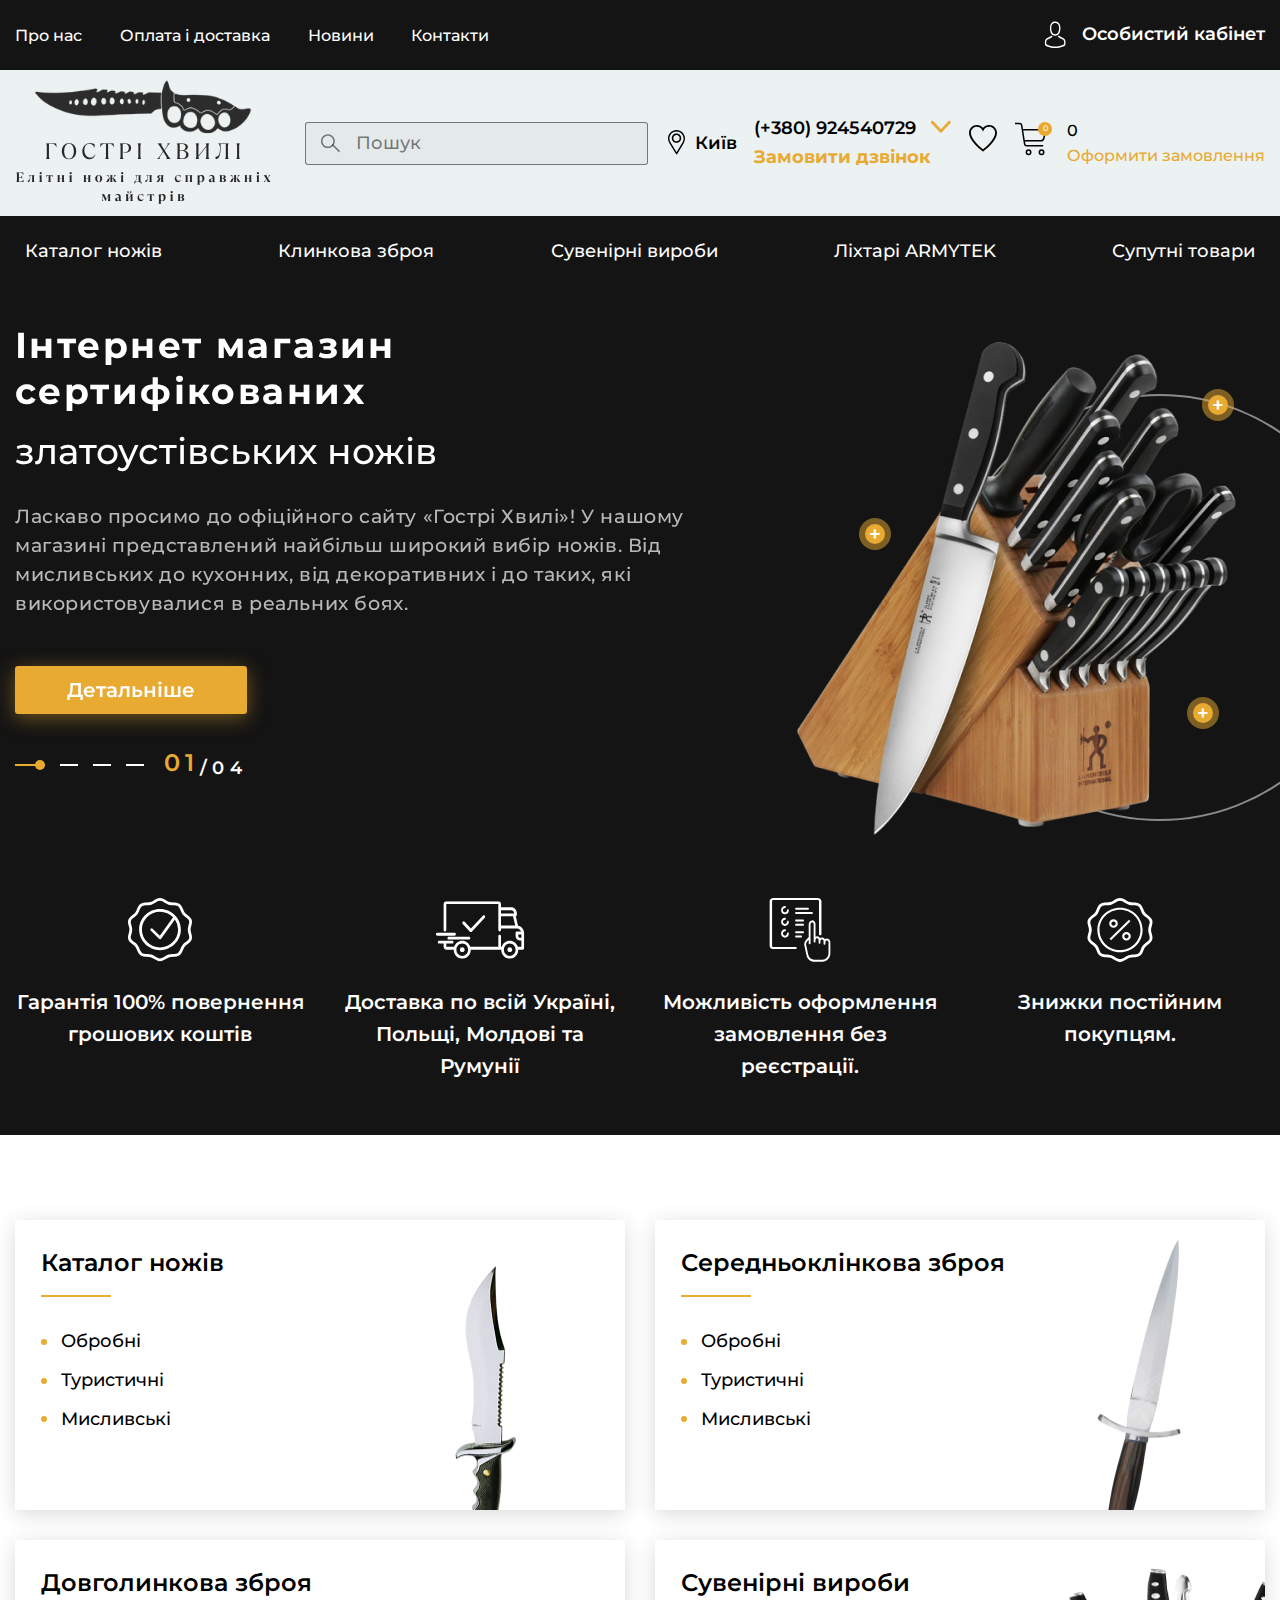
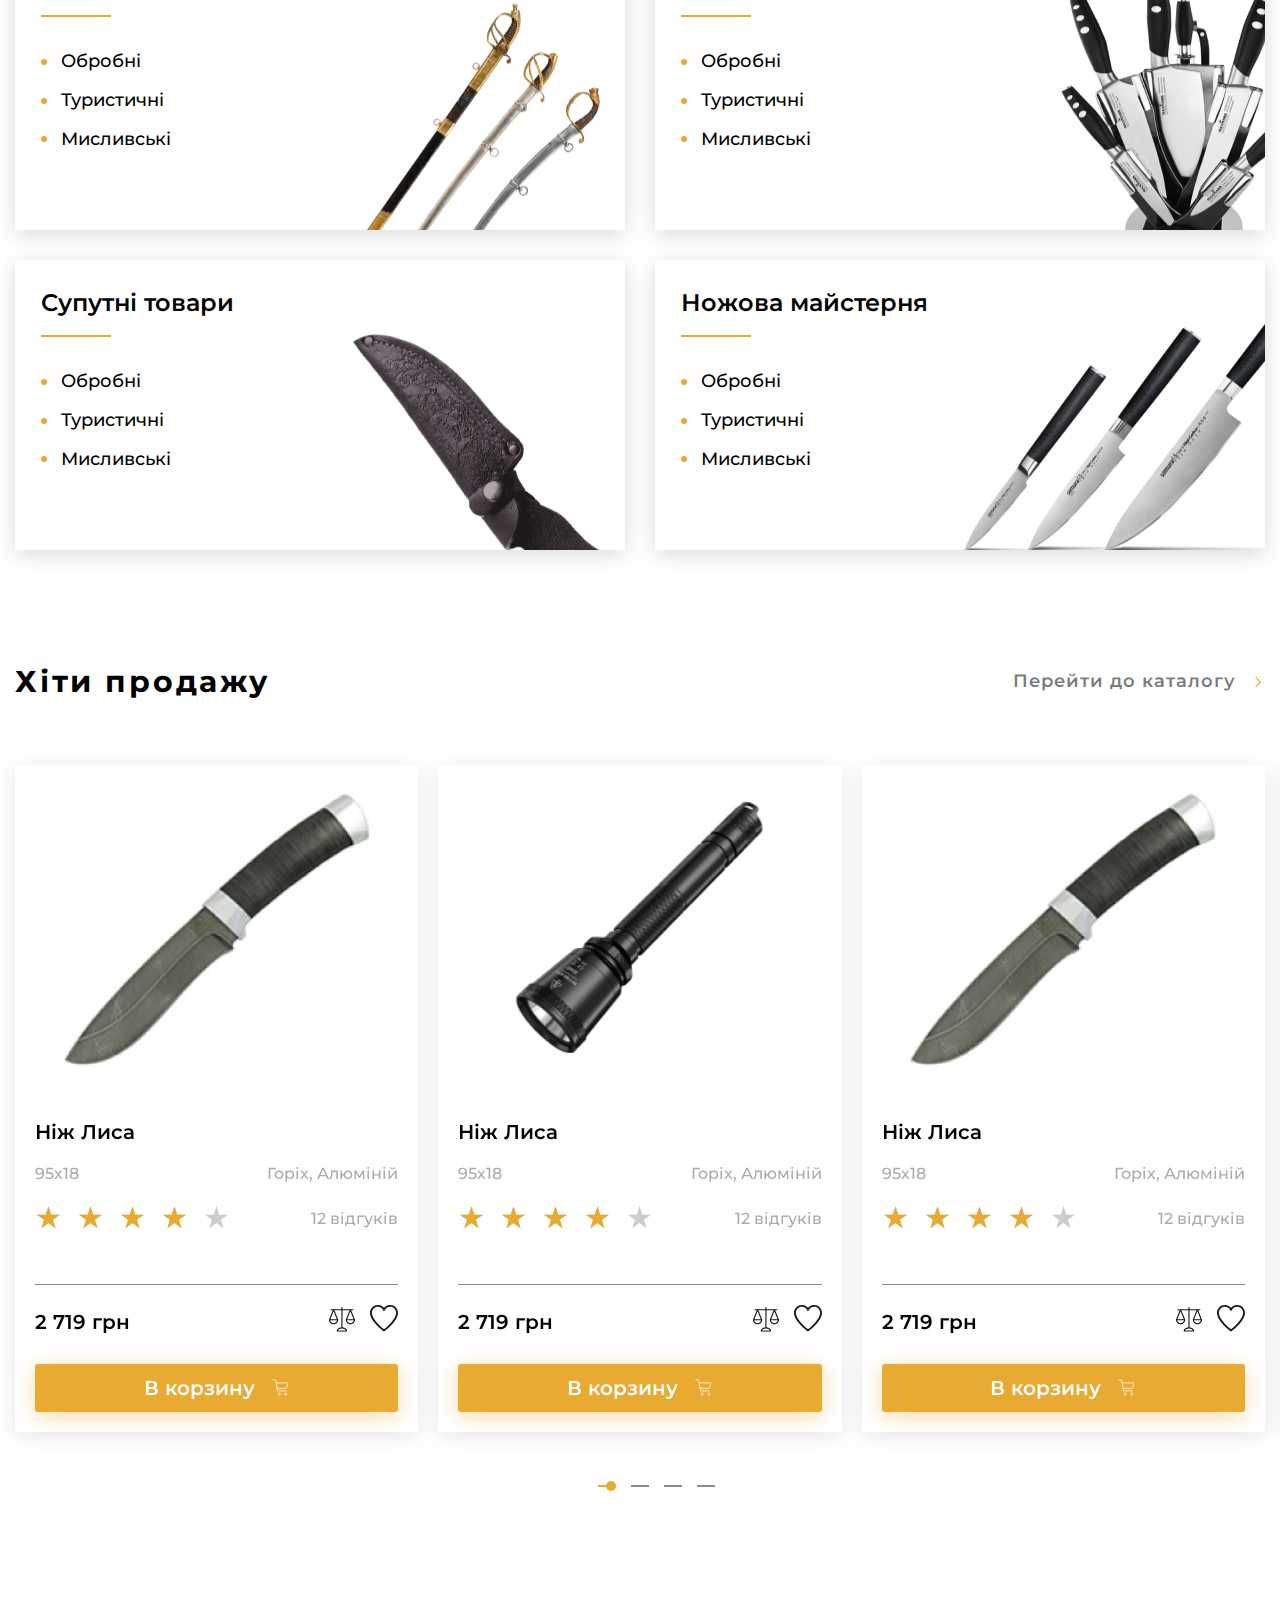
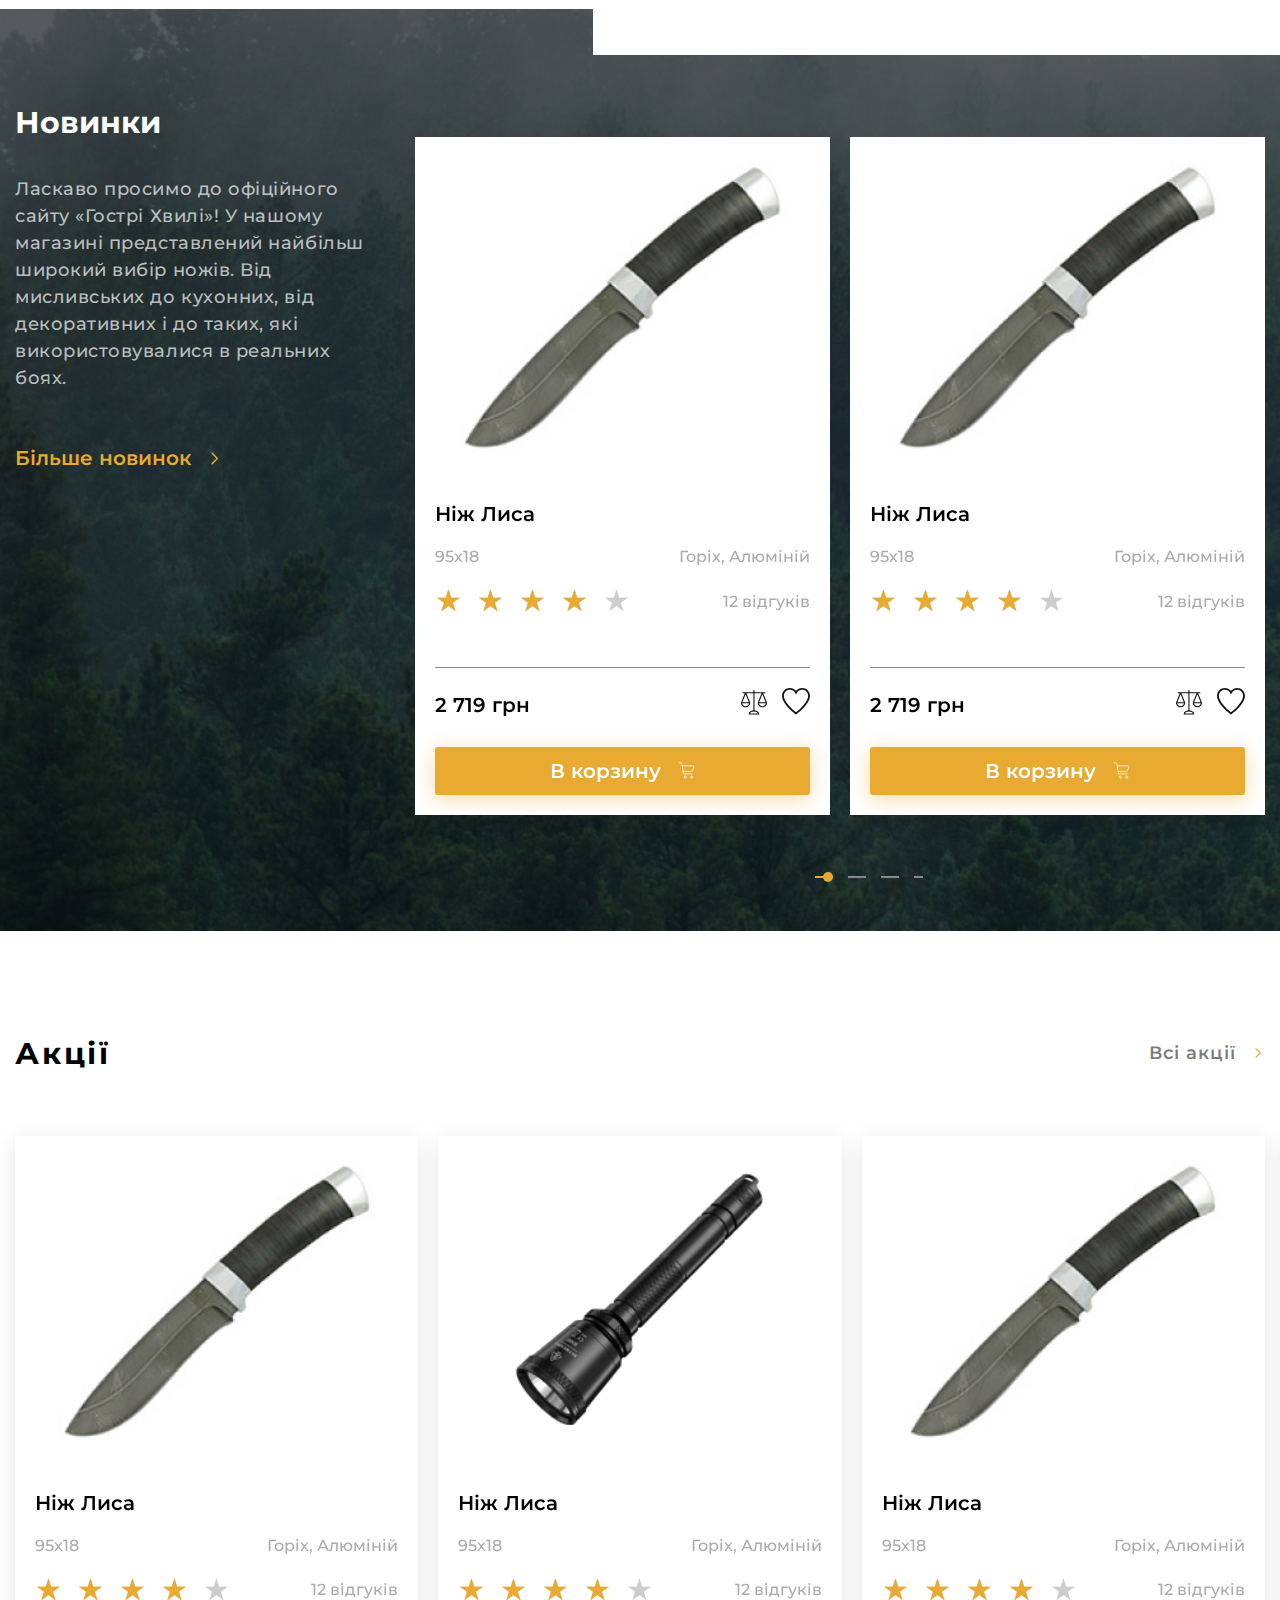
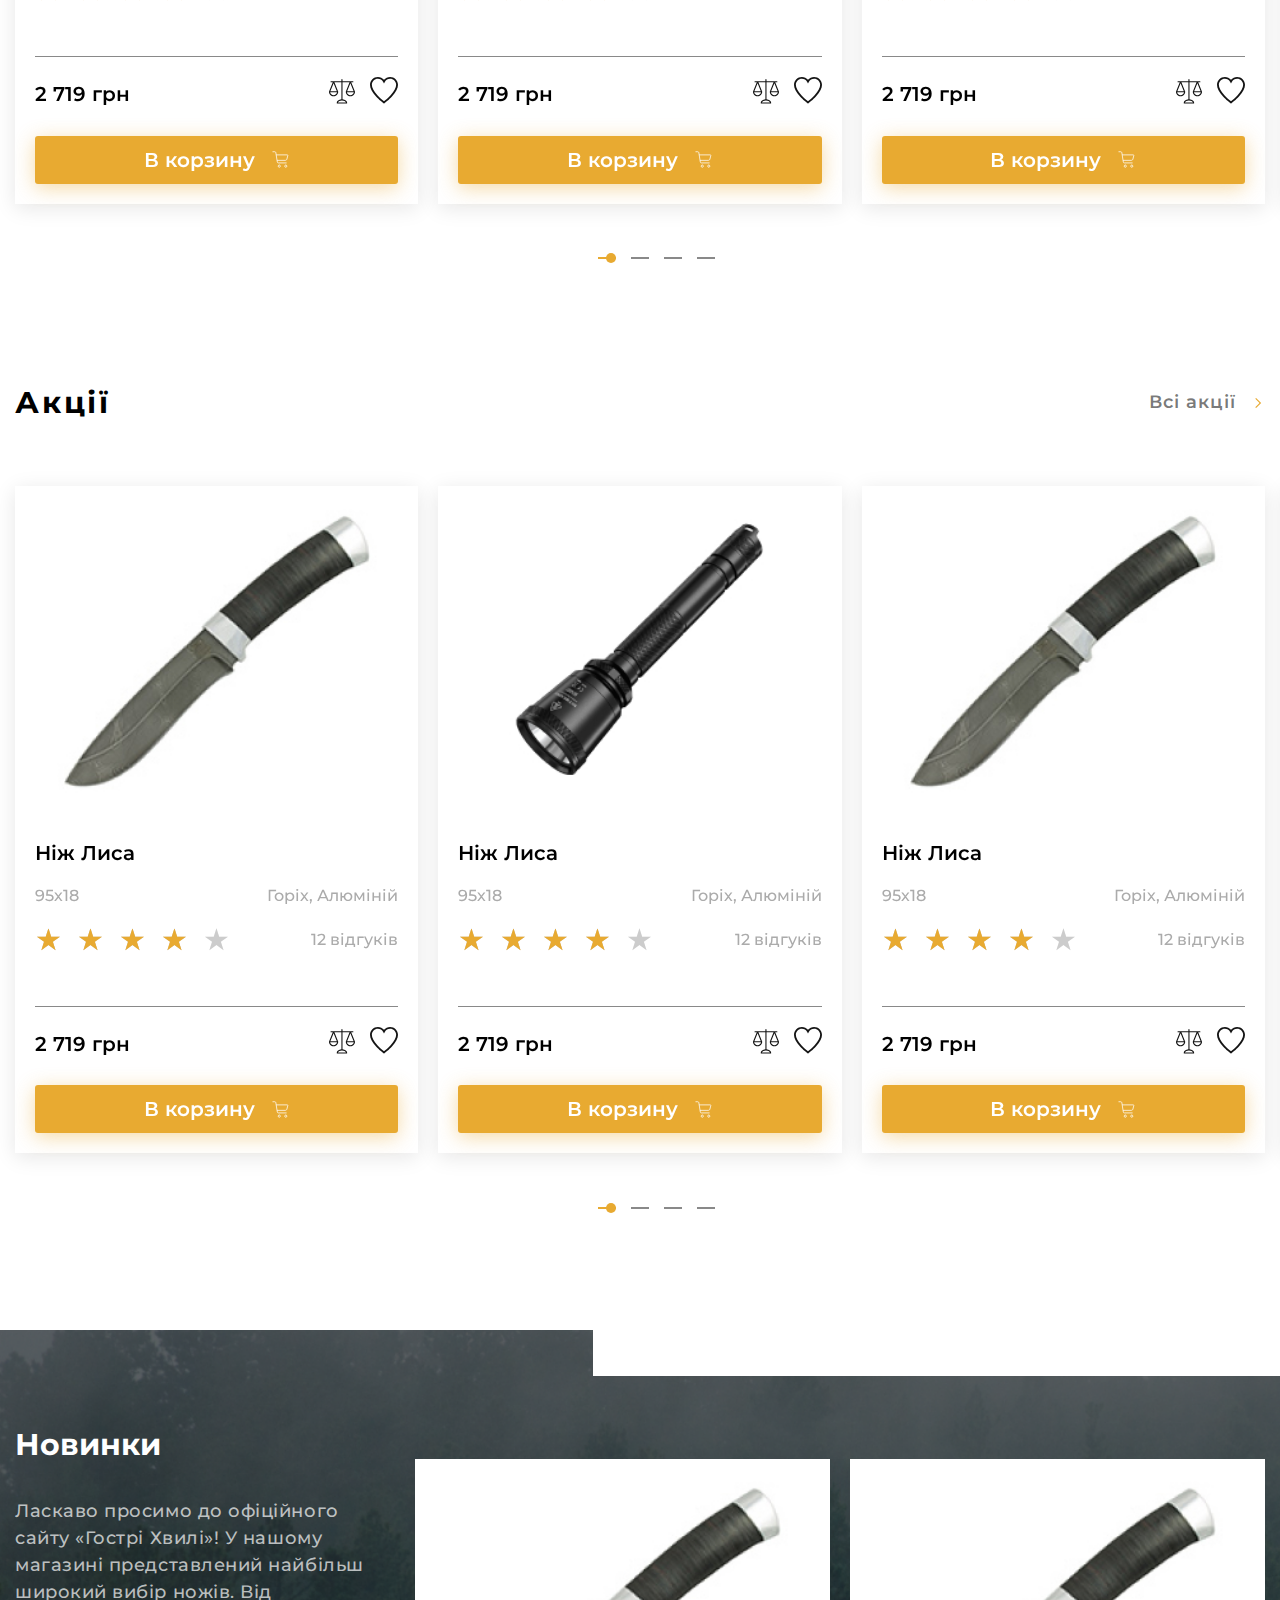
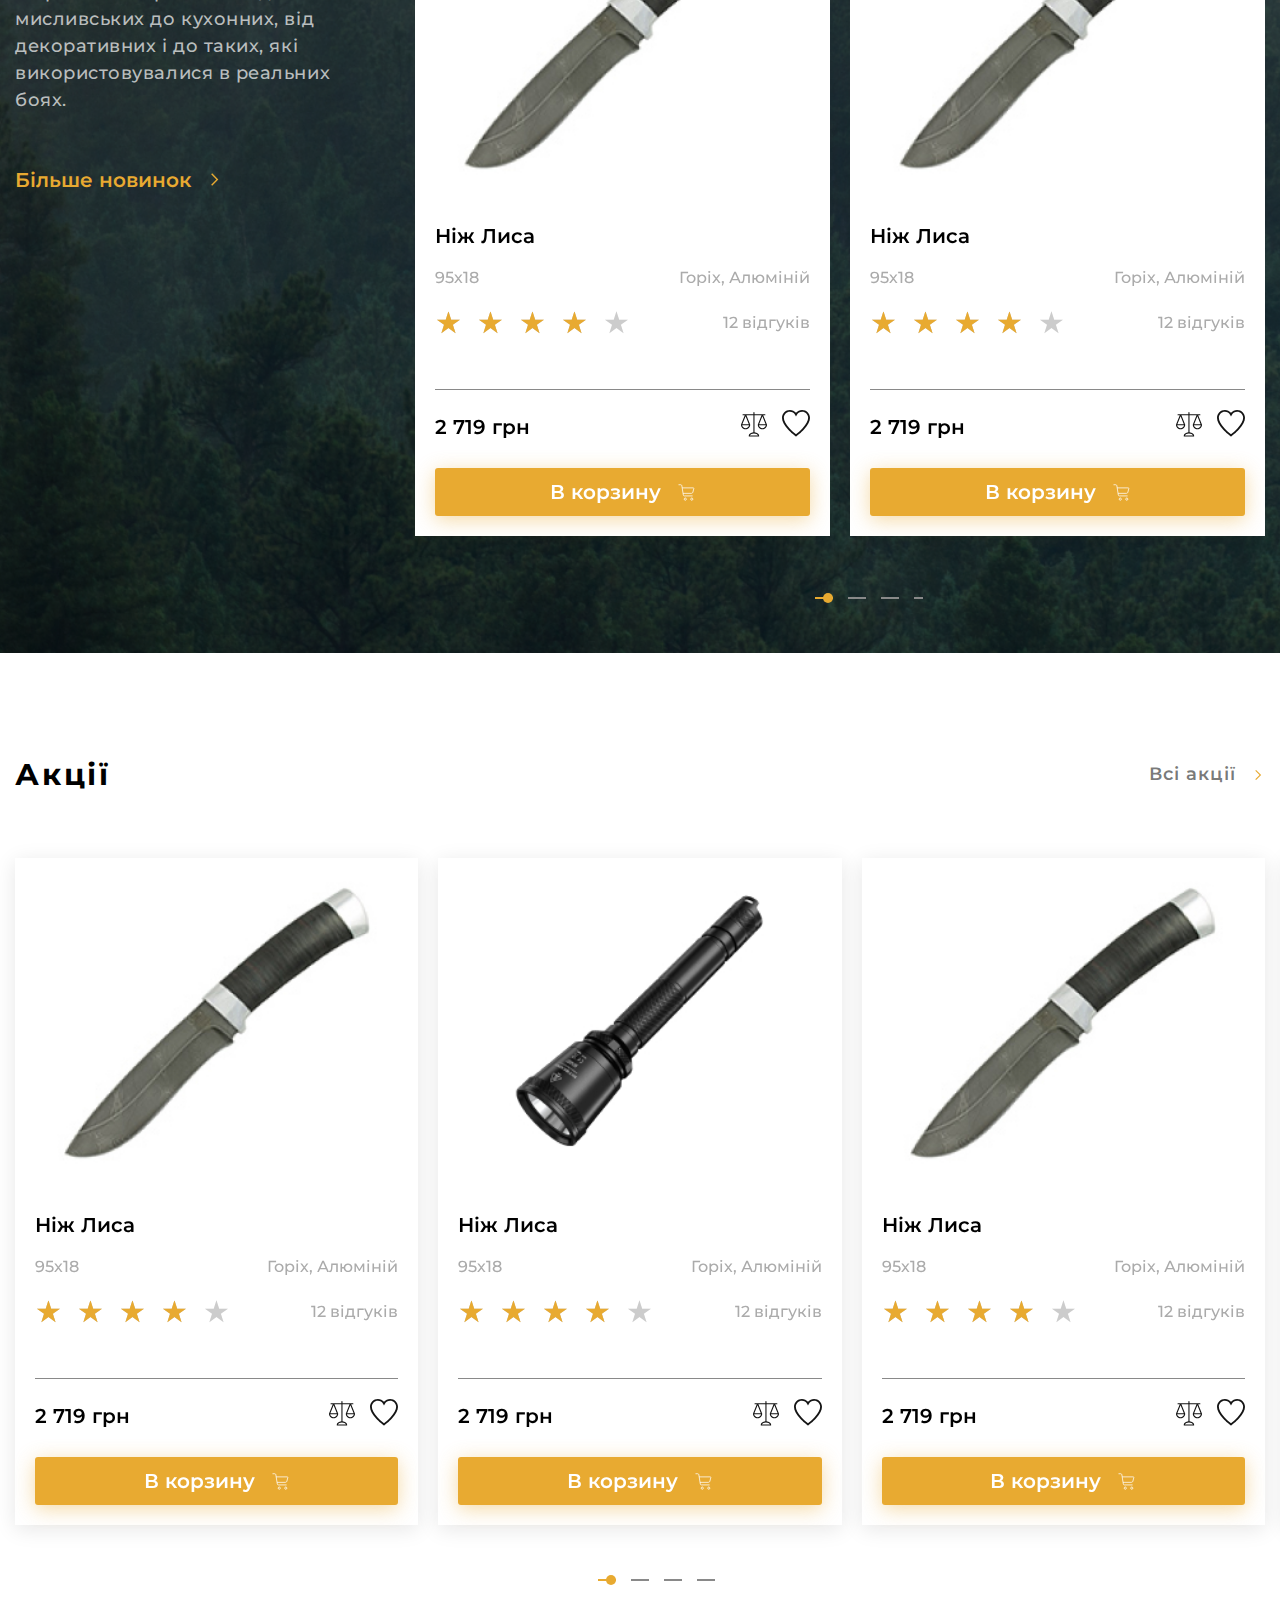
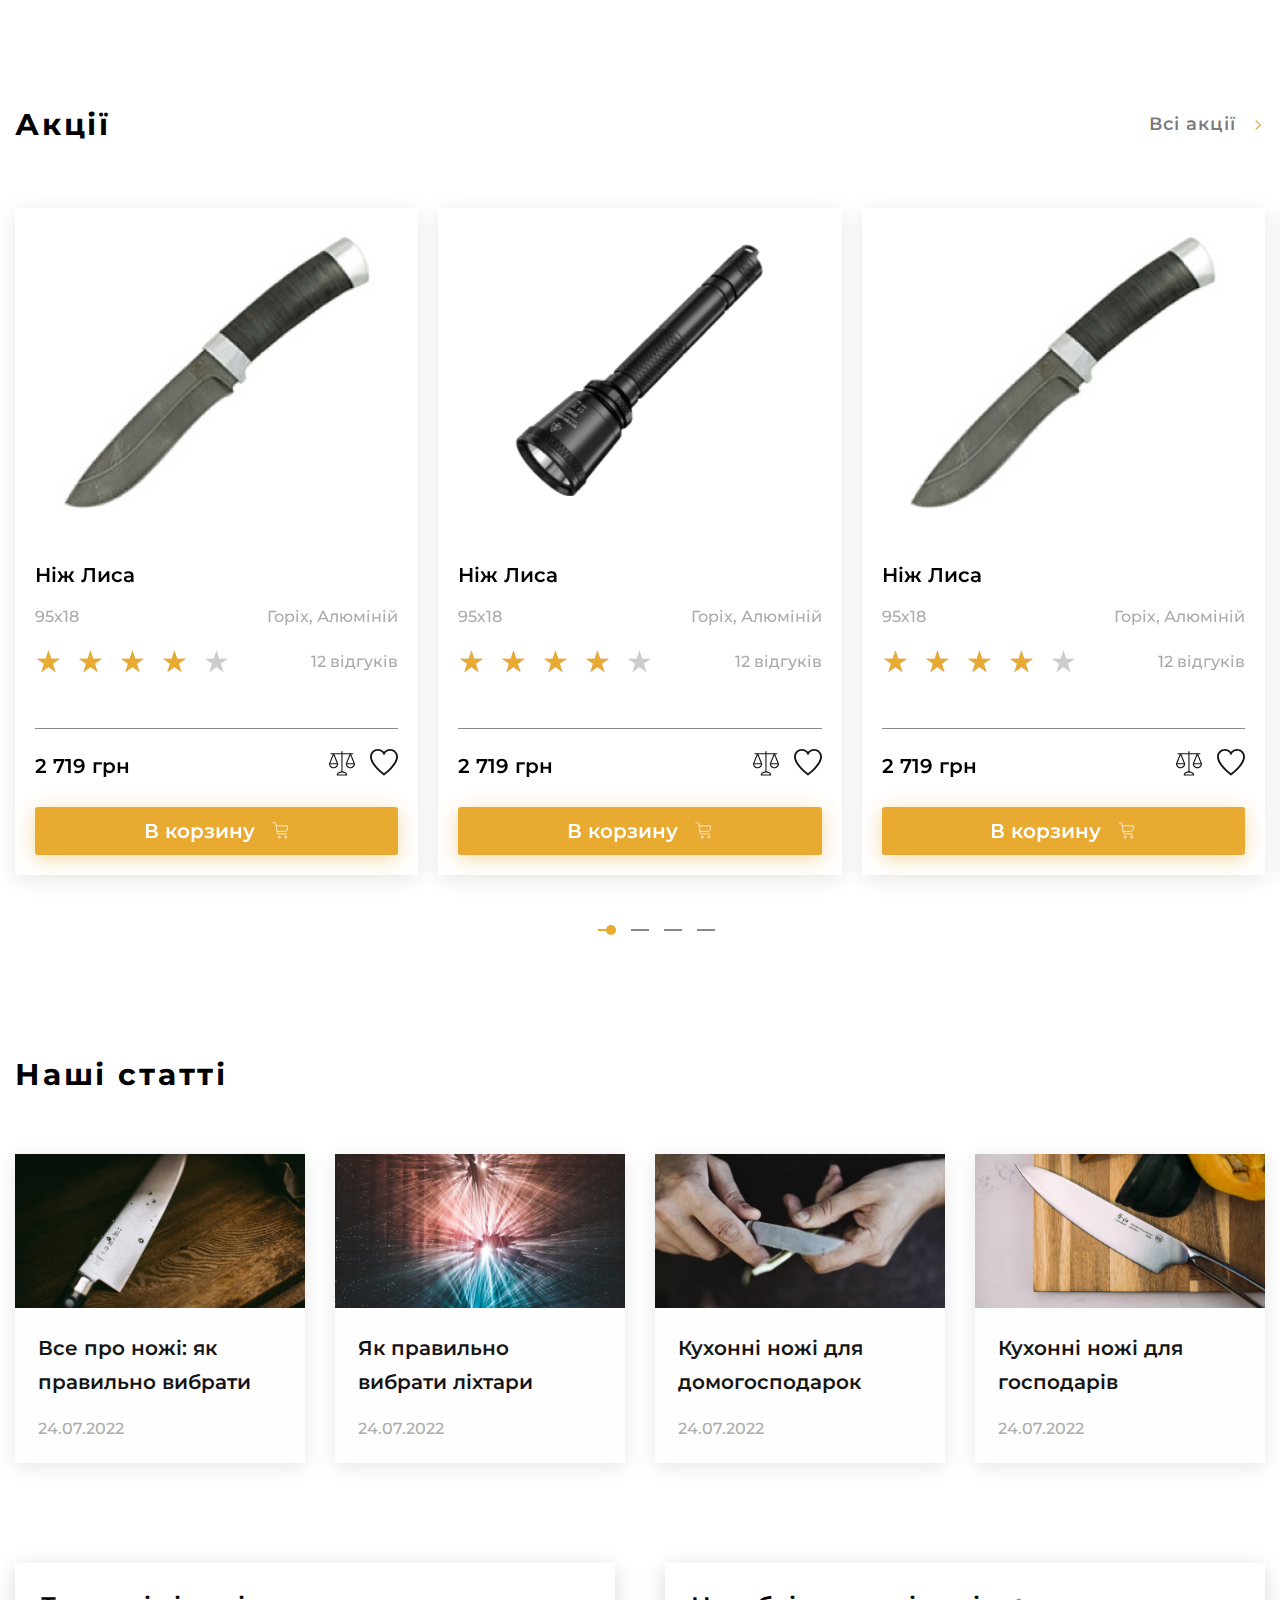
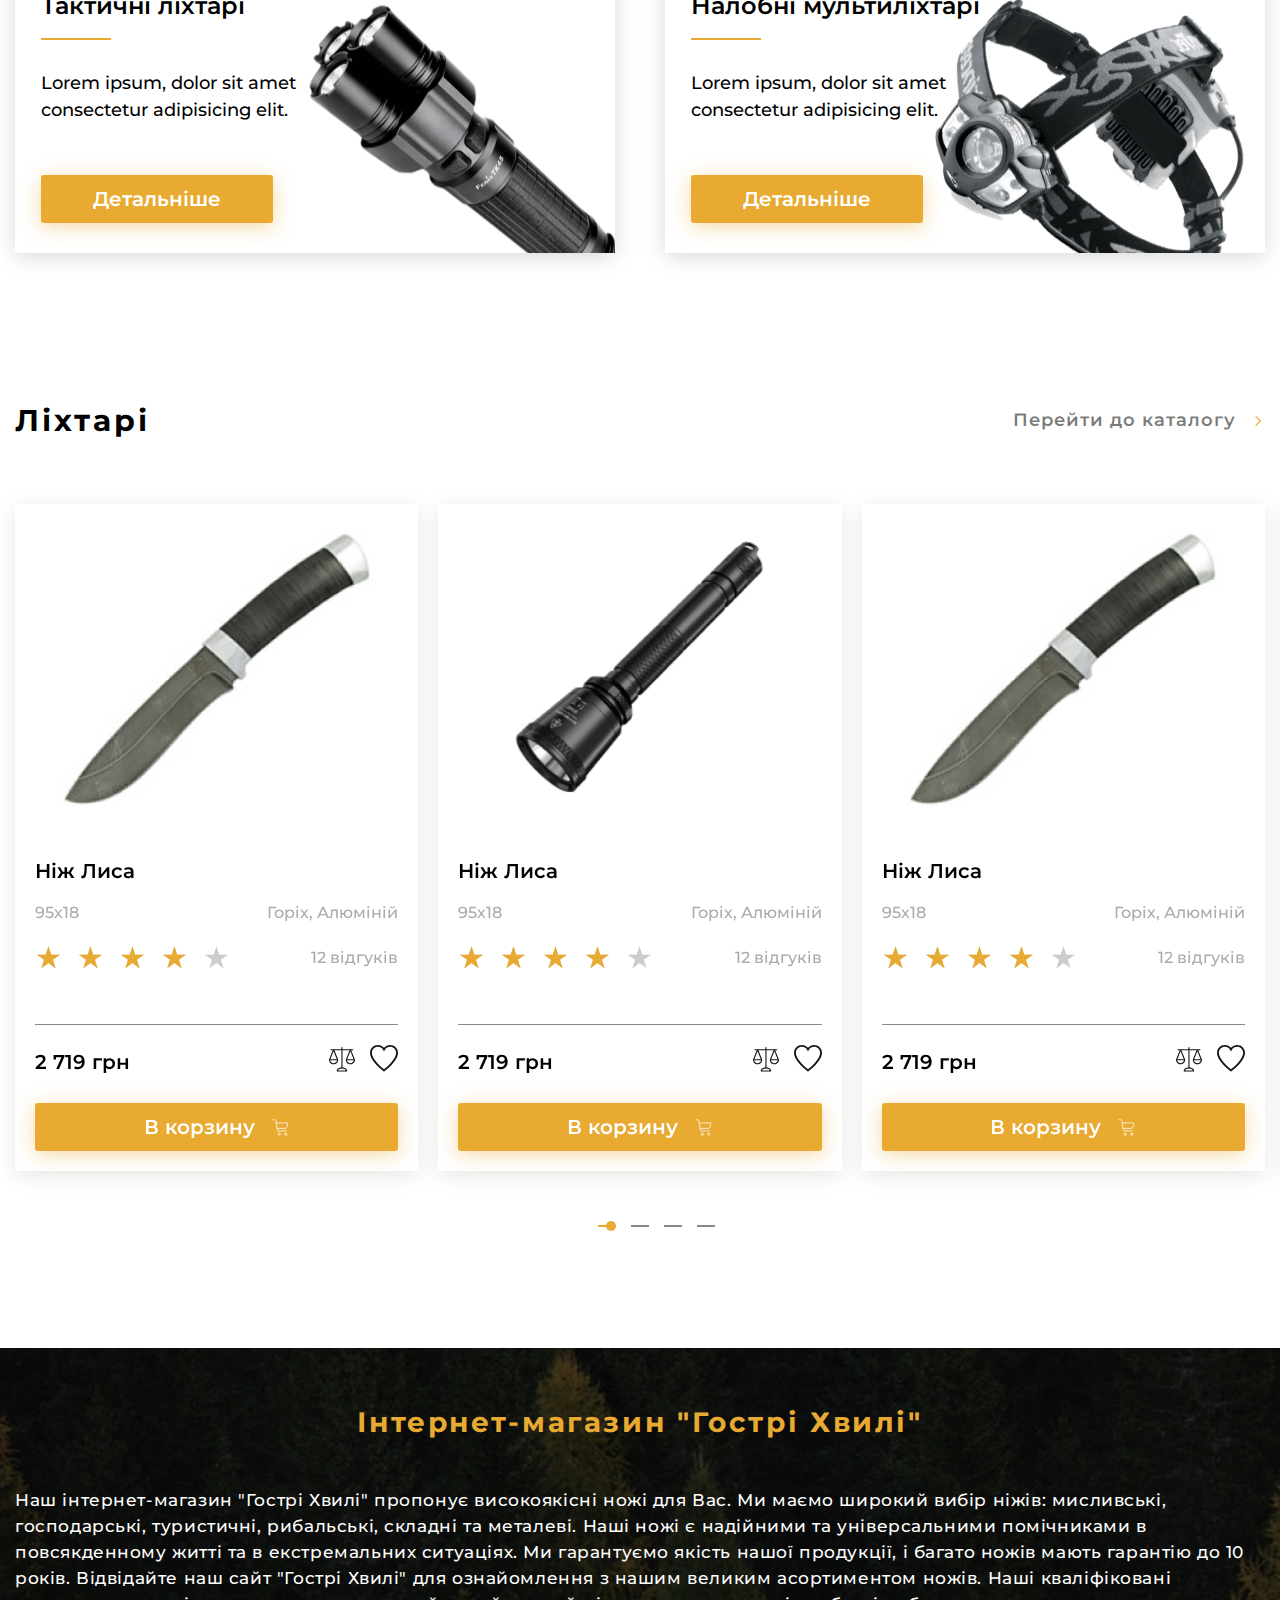
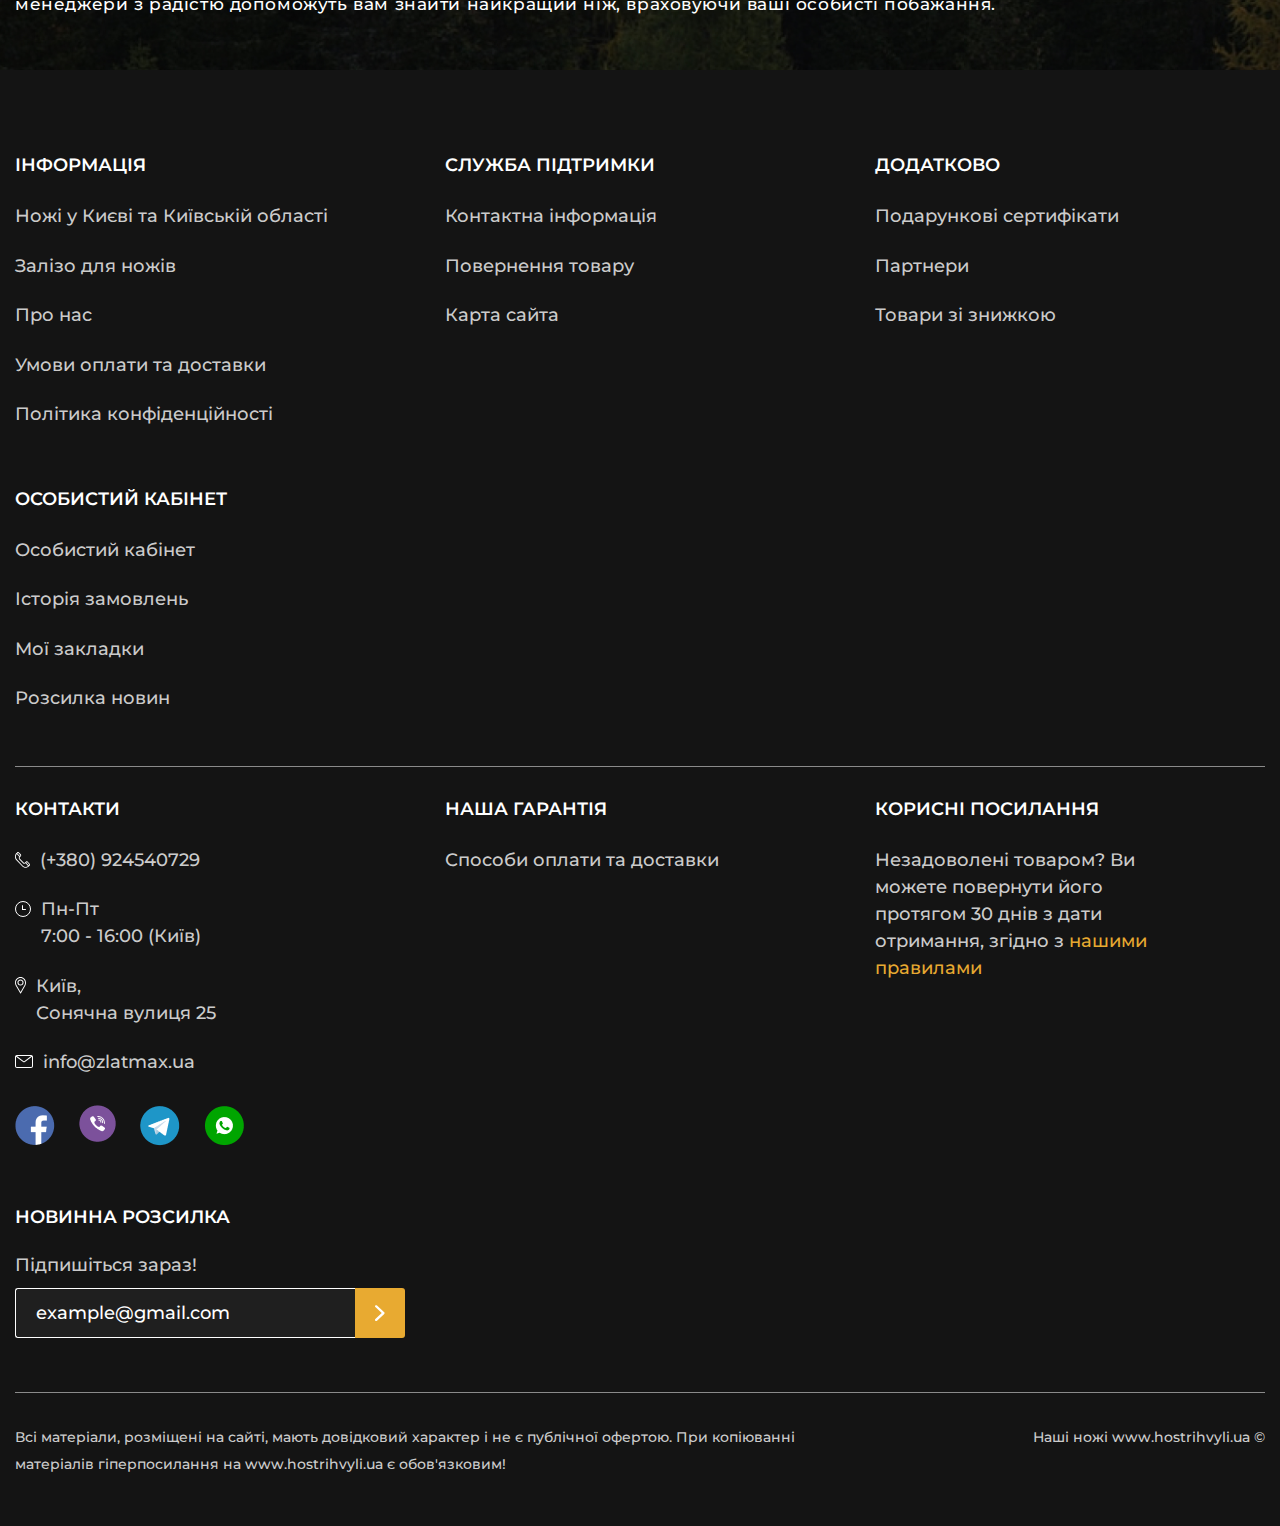
==== commit d320b4b8: "Add files via upload" ====
--- a/index.html
+++ b/index.html
@@ -56,7 +56,8 @@
 	<div class="header__body body-header">
 		<div class="body-header__container">
 			<a href="index.html" class="body-header__logo">
-				<img src="img/icons/icons.svg#logo" class="svg-logo-dims" alt="logo">
+				<!-- <img src="img/icons/icons.svg#logo" class="svg-logo-dims" alt="logo"> -->
+				<img src="img/logo.jpg" alt="logo">
 			</a>
 			<div data-da=".catalog-header__container, 479.98" class="body-header__search">
 				<form action="#" class="search-header">
@@ -89,7 +90,7 @@
 				<div data-da=".top-header__container, 991.98, 0" class="actions-header__phones phones-header">
 					<div data-spoller class="phones-header__items spoller">
 						<div class="phones-header__item block-filter">
-							<a href="tel:88007774967" class="phones-header__icon">
+							<a href="tel:0924540729" class="phones-header__icon">
 								<svg width="35" height="35" viewBox="0 0 15 16" fill="none"
 									xmlns="http://www.w3.org/2000/svg">
 									<path
@@ -97,8 +98,8 @@
 										fill="white" />
 								</svg>
 							</a>
-							<a href="tel:88007774967"
-								class="phones-header__phone block-filter__item">8-800-777-49-67</a>
+							<a href="tel:0924540729" class="phones-header__phone block-filter__item">(+380)
+								924540729</a>
 							<button data-spoller class="phones-header__arrow">
 								<svg width="20" height="14" viewBox="0 0 16 10" fill="none"
 									xmlns="http://www.w3.org/2000/svg">
@@ -109,16 +110,16 @@
 							</button>
 							<ul class="phones-header__list ">
 								<li>
-									<a href="tel:88007774968"
-										class="phones-header__phone block-filter__value">8-800-777-49-68</a>
+									<a href="tel:0958017159" class="phones-header__phone block-filter__value">(+380)
+										958017159</a>
 								</li>
 								<li>
-									<a href="tel:88007774969"
-										class="phones-header__phone block-filter__value">8-800-777-49-69</a>
+									<a href="tel:0500275914" class="phones-header__phone block-filter__value">(+380)
+										500275914</a>
 								</li>
 								<li>
-									<a href="tel:88007774970"
-										class="phones-header__phone block-filter__value">8-800-777-49-70</a>
+									<a href="tel:0924261512" class="phones-header__phone block-filter__value">(+380)
+										924261512</a>
 								</li>
 							</ul>
 						</div>
@@ -801,10 +802,9 @@
 										<div data-swiper-parallax="-200" class="slide-main-block__sub-title">
 											златоустівських ножів</div>
 										<div data-swiper-parallax="-200" class="slide-main-block__text">
-											Ласкаво просимо до офіційного сайту «ЗЛАТМАКС»! У нашому магазині
-											представлений найбільш широкий вибір Златоустівських ножів від
-											Златоустівських.
-											Збройових заводів і компаній, ми є офіційними постачальниками.
+											Ласкаво просимо до офіційного сайту «Гострі Хвилі»! У нашому магазині
+											представлений найбільш широкий вибір ножів. Від мисливських до кухонних, від
+											декоративних і до таких, які використовувалися в реальних боях.
 										</div>
 									</div>
 									<a data-swiper-parallax="-200" href="#"
@@ -817,10 +817,9 @@
 										<div data-swiper-parallax="-200" class="slide-main-block__sub-title">
 											златоустівських ножів</div>
 										<div data-swiper-parallax="-200" class="slide-main-block__text">
-											Ласкаво просимо до офіційного сайту «ЗЛАТМАКС»! У нашому магазині
-											представлений найбільш широкий вибір Златоустівських ножів від
-											Златоустівських.
-											Збройових заводів і компаній, ми є офіційними постачальниками.
+											Ласкаво просимо до офіційного сайту «Гострі Хвилі»! У нашому магазині
+											представлений найбільш широкий вибір ножів. Від мисливських до кухонних, від
+											декоративних і до таких, які використовувалися в реальних боях.
 										</div>
 									</div>
 									<a data-swiper-parallax="-200" href="#"
@@ -833,10 +832,9 @@
 										<div data-swiper-parallax="-200" class="slide-main-block__sub-title">
 											златоустівських ножів</div>
 										<div data-swiper-parallax="-200" class="slide-main-block__text">
-											Ласкаво просимо до офіційного сайту «ЗЛАТМАКС»! У нашому магазині
-											представлений найбільш широкий вибір Златоустівських ножів від
-											Златоустівських.
-											Збройових заводів і компаній, ми є офіційними постачальниками.
+											Ласкаво просимо до офіційного сайту «Гострі Хвилі»! У нашому магазині
+											представлений найбільш широкий вибір ножів. Від мисливських до кухонних, від
+											декоративних і до таких, які використовувалися в реальних боях.
 										</div>
 									</div>
 									<a data-swiper-parallax="-200" href="#"
@@ -849,10 +847,9 @@
 										<div data-swiper-parallax="-200" class="slide-main-block__sub-title">
 											златоустівських ножів</div>
 										<div data-swiper-parallax="-200" class="slide-main-block__text">
-											Ласкаво просимо до офіційного сайту «ЗЛАТМАКС»! У нашому магазині
-											представлений найбільш широкий вибір Златоустівських ножів від
-											Златоустівських.
-											Збройових заводів і компаній, ми є офіційними постачальниками.
+											Ласкаво просимо до офіційного сайту «Гострі Хвилі»! У нашому магазині
+											представлений найбільш широкий вибір ножів. Від мисливських до кухонних, від
+											декоративних і до таких, які використовувалися в реальних боях.
 										</div>
 									</div>
 									<a data-swiper-parallax="-200" href="#"
@@ -938,17 +935,17 @@
 					<div class="catalog-cards__item item-catalog-cards">
 						<div class="item-catalog-cards__body">
 							<h3 class="item-catalog-cards__title">
-								<a href="#" class="item-catalog-cards__link-title">Каталог ножів</a>
+								<a href="catalog.html" class="item-catalog-cards__link-title">Каталог ножів</a>
 							</h3>
 							<ul class="item-catalog-cards__list">
 								<li class="item-catalog-cards__item">
-									<a href="#" class="item-catalog-cards__link">Обробні</a>
+									<a href="catalog.html" class="item-catalog-cards__link">Обробні</a>
 								</li>
 								<li class="item-catalog-cards__item">
-									<a href="#" class="item-catalog-cards__link">Туристичні</a>
+									<a href="catalog.html" class="item-catalog-cards__link">Туристичні</a>
 								</li>
 								<li class="item-catalog-cards__item">
-									<a href="#" class="item-catalog-cards__link">Мисливські</a>
+									<a href="catalog.html" class="item-catalog-cards__link">Мисливські</a>
 								</li>
 							</ul>
 						</div>
@@ -959,17 +956,17 @@
 					<div class="catalog-cards__item item-catalog-cards">
 						<div class="item-catalog-cards__body">
 							<h3 class="item-catalog-cards__title">
-								<a href="#" class="item-catalog-cards__link-title">Середньоклінкова зброя</a>
+								<a href="catalog.html" class="item-catalog-cards__link-title">Середньоклінкова зброя</a>
 							</h3>
 							<ul class="item-catalog-cards__list">
 								<li class="item-catalog-cards__item">
-									<a href="#" class="item-catalog-cards__link">Обробні</a>
+									<a href="catalog.html" class="item-catalog-cards__link">Обробні</a>
 								</li>
 								<li class="item-catalog-cards__item">
-									<a href="#" class="item-catalog-cards__link">Туристичні</a>
+									<a href="catalog.html" class="item-catalog-cards__link">Туристичні</a>
 								</li>
 								<li class="item-catalog-cards__item">
-									<a href="#" class="item-catalog-cards__link">Мисливські</a>
+									<a href="catalog.html" class="item-catalog-cards__link">Мисливські</a>
 								</li>
 							</ul>
 						</div>
@@ -980,17 +977,17 @@
 					<div class="catalog-cards__item item-catalog-cards">
 						<div class="item-catalog-cards__body">
 							<h3 class="item-catalog-cards__title">
-								<a href="#" class="item-catalog-cards__link-title">Довголинкова зброя</a>
+								<a href="catalog.html" class="item-catalog-cards__link-title">Довголинкова зброя</a>
 							</h3>
 							<ul class="item-catalog-cards__list">
 								<li class="item-catalog-cards__item">
-									<a href="#" class="item-catalog-cards__link">Обробні</a>
+									<a href="catalog.html" class="item-catalog-cards__link">Обробні</a>
 								</li>
 								<li class="item-catalog-cards__item">
-									<a href="#" class="item-catalog-cards__link">Туристичні</a>
+									<a href="catalog.html" class="item-catalog-cards__link">Туристичні</a>
 								</li>
 								<li class="item-catalog-cards__item">
-									<a href="#" class="item-catalog-cards__link">Мисливські</a>
+									<a href="catalog.html" class="item-catalog-cards__link">Мисливські</a>
 								</li>
 							</ul>
 						</div>
@@ -1001,17 +998,17 @@
 					<div class="catalog-cards__item item-catalog-cards">
 						<div class="item-catalog-cards__body">
 							<h3 class="item-catalog-cards__title">
-								<a href="#" class="item-catalog-cards__link-title">Сувенірні вироби</a>
+								<a href="catalog.html" class="item-catalog-cards__link-title">Сувенірні вироби</a>
 							</h3>
 							<ul class="item-catalog-cards__list">
 								<li class="item-catalog-cards__item">
-									<a href="#" class="item-catalog-cards__link">Обробні</a>
+									<a href="catalog.html" class="item-catalog-cards__link">Обробні</a>
 								</li>
 								<li class="item-catalog-cards__item">
-									<a href="#" class="item-catalog-cards__link">Туристичні</a>
+									<a href="catalog.html" class="item-catalog-cards__link">Туристичні</a>
 								</li>
 								<li class="item-catalog-cards__item">
-									<a href="#" class="item-catalog-cards__link">Мисливські</a>
+									<a href="catalog.html" class="item-catalog-cards__link">Мисливські</a>
 								</li>
 							</ul>
 						</div>
@@ -1022,17 +1019,17 @@
 					<div class="catalog-cards__item item-catalog-cards">
 						<div class="item-catalog-cards__body">
 							<h3 class="item-catalog-cards__title">
-								<a href="#" class="item-catalog-cards__link-title">Супутні товари</a>
+								<a href="catalog.html" class="item-catalog-cards__link-title">Супутні товари</a>
 							</h3>
 							<ul class="item-catalog-cards__list">
 								<li class="item-catalog-cards__item">
-									<a href="#" class="item-catalog-cards__link">Обробні</a>
+									<a href="catalog.html" class="item-catalog-cards__link">Обробні</a>
 								</li>
 								<li class="item-catalog-cards__item">
-									<a href="#" class="item-catalog-cards__link">Туристичні</a>
+									<a href="catalog.html" class="item-catalog-cards__link">Туристичні</a>
 								</li>
 								<li class="item-catalog-cards__item">
-									<a href="#" class="item-catalog-cards__link">Мисливські</a>
+									<a href="catalog.html" class="item-catalog-cards__link">Мисливські</a>
 								</li>
 							</ul>
 						</div>
@@ -1043,17 +1040,17 @@
 					<div class="catalog-cards__item item-catalog-cards">
 						<div class="item-catalog-cards__body">
 							<h3 class="item-catalog-cards__title">
-								<a href="#" class="item-catalog-cards__link-title">Ножова майстерня</a>
+								<a href="catalog.html" class="item-catalog-cards__link-title">Ножова майстерня</a>
 							</h3>
 							<ul class="item-catalog-cards__list">
 								<li class="item-catalog-cards__item">
-									<a href="#" class="item-catalog-cards__link">Обробні</a>
+									<a href="catalog.html" class="item-catalog-cards__link">Обробні</a>
 								</li>
 								<li class="item-catalog-cards__item">
-									<a href="#" class="item-catalog-cards__link">Туристичні</a>
+									<a href="catalog.html" class="item-catalog-cards__link">Туристичні</a>
 								</li>
 								<li class="item-catalog-cards__item">
-									<a href="#" class="item-catalog-cards__link">Мисливські</a>
+									<a href="catalog.html" class="item-catalog-cards__link">Мисливські</a>
 								</li>
 							</ul>
 						</div>
@@ -1068,7 +1065,7 @@
 	<div class="products-slider__container">
 		<div class="products-slider__header">
 			<h2 class="products-slider__title">Хіти продажу</h2>
-			<a href="#" class="products-slider__more">
+			<a href="catalog.html" class="products-slider__more">
 				Перейти до каталогу
 				<svg width="14" height="16" viewBox="0 0 14 14" fill="none" xmlns="http://www.w3.org/2000/svg">
 					<path fill-rule="evenodd" clip-rule="evenodd"
@@ -1081,14 +1078,14 @@
 			<div class='swiper-wrapper products-slider__swiper'>
 				<div class='swiper-slide products-slider__slide'>
 					<article class="product-card">
-						<a href="#" class="product-card__image">
+						<a href="product.html" class="product-card__image">
 							<span class="product-card__item-image-ibg product-card__item-image-ibg__contain">
 								<img src="img/product-card/knife.jpg" alt="knife-image">
 							</span>
 						</a>
 						<div class="product-card__body">
 							<h4 class="product-card__title">
-								<a href="#" class="product-card__link-title">Ніж Лиса</a>
+								<a href="product.html" class="product-card__link-title">Ніж Лиса</a>
 							</h4>
 							<div class="product-card__info info-product-card">
 								<div class="info-product-card__size">95х18</div>
@@ -1110,7 +1107,7 @@
 							</div>
 							<div class="product-card__footer">
 								<div class="product-card__price">2 719 грн</div>
-								<a href="#" class="product-card__compare">
+								<a href="catalog.html" class="product-card__compare">
 									<svg width="26" height="25" viewBox="0 0 26 25" xmlns="http://www.w3.org/2000/svg">
 										<path
 											d="M25.9558 12.5275L25.9337 12.5386L22.2036 3.25484H23.9056C24.2108 3.25484 24.4582 3.00741 24.4582 2.70223C24.4582 2.39706 24.2108 2.14963 23.9056 2.14963H13.5056V0.552604C13.5056 0.247428 13.2582 0 12.953 0C12.6479 0 12.4004 0.247428 12.4004 0.552604V2.1441H2.00595C1.70078 2.1441 1.45335 2.39153 1.45335 2.69671C1.45335 3.00188 1.70078 3.24931 2.00595 3.24931H3.77981L0.0442083 12.5275C0.0165781 12.5922 0.00158874 12.6617 0 12.732C0 15.2697 2.0572 17.3269 4.5949 17.3269C7.13259 17.3269 9.1898 15.2697 9.1898 12.732C9.18821 12.6617 9.17322 12.5922 9.14559 12.5275L5.41552 3.24378H12.4004V20.3303C9.76451 20.5292 7.70329 22.1318 7.70329 24.0714C7.70329 24.3766 7.95072 24.624 8.2559 24.624H17.6502C17.9553 24.624 18.2028 24.3766 18.2028 24.0714C18.2028 22.1318 16.1416 20.5292 13.5056 20.3303V3.24378H20.5624L16.8544 12.5275C16.8268 12.5922 16.8118 12.6617 16.8102 12.732C16.8102 15.2697 18.8674 17.3269 21.4051 17.3269C23.9428 17.3269 26 15.2697 26 12.732C25.9984 12.6617 25.9834 12.5922 25.9558 12.5275ZM4.59214 16.23C2.88058 16.2276 1.42295 14.9852 1.14942 13.2956H8.01275C7.74059 14.977 6.29533 16.2168 4.59214 16.23ZM7.81382 12.1904H1.38151L4.60319 4.17216L7.81382 12.1904ZM16.9981 23.5188H8.90244C9.31137 22.3307 10.9968 21.4134 12.9475 21.4134C14.8982 21.4134 16.5892 22.3307 16.9981 23.5188ZM21.3802 4.17768L24.5909 12.1904H18.1586L21.3802 4.17768ZM21.3802 16.23V16.2355C19.6752 16.2219 18.2294 14.9792 17.9596 13.2956H24.823C24.5494 14.9852 23.0918 16.2276 21.3802 16.23Z" />
@@ -1146,14 +1143,14 @@
 				</div>
 				<div class='swiper-slide products-slider__slide'>
 					<article class="product-card">
-						<a href="#" class="product-card__image">
+						<a href="product.html" class="product-card__image">
 							<span class="product-card__item-image-ibg product-card__item-image-ibg__contain">
 								<img src="img/product-card/flashlights.jpg" alt="flashlights-image">
 							</span>
 						</a>
 						<div class="product-card__body">
 							<h4 class="product-card__title">
-								<a href="#" class="product-card__link-title">Ніж Лиса</a>
+								<a href="product.html" class="product-card__link-title">Ніж Лиса</a>
 							</h4>
 							<div class="product-card__info info-product-card">
 								<div class="info-product-card__size">95х18</div>
@@ -1175,7 +1172,7 @@
 							</div>
 							<div class="product-card__footer">
 								<div class="product-card__price">2 719 грн</div>
-								<a href="#" class="product-card__compare">
+								<a href="catalog.html" class="product-card__compare">
 									<svg width="26" height="25" viewBox="0 0 26 25" xmlns="http://www.w3.org/2000/svg">
 										<path
 											d="M25.9558 12.5275L25.9337 12.5386L22.2036 3.25484H23.9056C24.2108 3.25484 24.4582 3.00741 24.4582 2.70223C24.4582 2.39706 24.2108 2.14963 23.9056 2.14963H13.5056V0.552604C13.5056 0.247428 13.2582 0 12.953 0C12.6479 0 12.4004 0.247428 12.4004 0.552604V2.1441H2.00595C1.70078 2.1441 1.45335 2.39153 1.45335 2.69671C1.45335 3.00188 1.70078 3.24931 2.00595 3.24931H3.77981L0.0442083 12.5275C0.0165781 12.5922 0.00158874 12.6617 0 12.732C0 15.2697 2.0572 17.3269 4.5949 17.3269C7.13259 17.3269 9.1898 15.2697 9.1898 12.732C9.18821 12.6617 9.17322 12.5922 9.14559 12.5275L5.41552 3.24378H12.4004V20.3303C9.76451 20.5292 7.70329 22.1318 7.70329 24.0714C7.70329 24.3766 7.95072 24.624 8.2559 24.624H17.6502C17.9553 24.624 18.2028 24.3766 18.2028 24.0714C18.2028 22.1318 16.1416 20.5292 13.5056 20.3303V3.24378H20.5624L16.8544 12.5275C16.8268 12.5922 16.8118 12.6617 16.8102 12.732C16.8102 15.2697 18.8674 17.3269 21.4051 17.3269C23.9428 17.3269 26 15.2697 26 12.732C25.9984 12.6617 25.9834 12.5922 25.9558 12.5275ZM4.59214 16.23C2.88058 16.2276 1.42295 14.9852 1.14942 13.2956H8.01275C7.74059 14.977 6.29533 16.2168 4.59214 16.23ZM7.81382 12.1904H1.38151L4.60319 4.17216L7.81382 12.1904ZM16.9981 23.5188H8.90244C9.31137 22.3307 10.9968 21.4134 12.9475 21.4134C14.8982 21.4134 16.5892 22.3307 16.9981 23.5188ZM21.3802 4.17768L24.5909 12.1904H18.1586L21.3802 4.17768ZM21.3802 16.23V16.2355C19.6752 16.2219 18.2294 14.9792 17.9596 13.2956H24.823C24.5494 14.9852 23.0918 16.2276 21.3802 16.23Z" />
@@ -1211,14 +1208,14 @@
 				</div>
 				<div class='swiper-slide products-slider__slide'>
 					<article class="product-card">
-						<a href="#" class="product-card__image">
+						<a href="product.html" class="product-card__image">
 							<span class="product-card__item-image-ibg product-card__item-image-ibg__contain">
 								<img src="img/product-card/knife.jpg" alt="knife-image">
 							</span>
 						</a>
 						<div class="product-card__body">
 							<h4 class="product-card__title">
-								<a href="#" class="product-card__link-title">Ніж Лиса</a>
+								<a href="product.html" class="product-card__link-title">Ніж Лиса</a>
 							</h4>
 							<div class="product-card__info info-product-card">
 								<div class="info-product-card__size">95х18</div>
@@ -1240,7 +1237,7 @@
 							</div>
 							<div class="product-card__footer">
 								<div class="product-card__price">2 719 грн</div>
-								<a href="#" class="product-card__compare">
+								<a href="catalog.html" class="product-card__compare">
 									<svg width="26" height="25" viewBox="0 0 26 25" xmlns="http://www.w3.org/2000/svg">
 										<path
 											d="M25.9558 12.5275L25.9337 12.5386L22.2036 3.25484H23.9056C24.2108 3.25484 24.4582 3.00741 24.4582 2.70223C24.4582 2.39706 24.2108 2.14963 23.9056 2.14963H13.5056V0.552604C13.5056 0.247428 13.2582 0 12.953 0C12.6479 0 12.4004 0.247428 12.4004 0.552604V2.1441H2.00595C1.70078 2.1441 1.45335 2.39153 1.45335 2.69671C1.45335 3.00188 1.70078 3.24931 2.00595 3.24931H3.77981L0.0442083 12.5275C0.0165781 12.5922 0.00158874 12.6617 0 12.732C0 15.2697 2.0572 17.3269 4.5949 17.3269C7.13259 17.3269 9.1898 15.2697 9.1898 12.732C9.18821 12.6617 9.17322 12.5922 9.14559 12.5275L5.41552 3.24378H12.4004V20.3303C9.76451 20.5292 7.70329 22.1318 7.70329 24.0714C7.70329 24.3766 7.95072 24.624 8.2559 24.624H17.6502C17.9553 24.624 18.2028 24.3766 18.2028 24.0714C18.2028 22.1318 16.1416 20.5292 13.5056 20.3303V3.24378H20.5624L16.8544 12.5275C16.8268 12.5922 16.8118 12.6617 16.8102 12.732C16.8102 15.2697 18.8674 17.3269 21.4051 17.3269C23.9428 17.3269 26 15.2697 26 12.732C25.9984 12.6617 25.9834 12.5922 25.9558 12.5275ZM4.59214 16.23C2.88058 16.2276 1.42295 14.9852 1.14942 13.2956H8.01275C7.74059 14.977 6.29533 16.2168 4.59214 16.23ZM7.81382 12.1904H1.38151L4.60319 4.17216L7.81382 12.1904ZM16.9981 23.5188H8.90244C9.31137 22.3307 10.9968 21.4134 12.9475 21.4134C14.8982 21.4134 16.5892 22.3307 16.9981 23.5188ZM21.3802 4.17768L24.5909 12.1904H18.1586L21.3802 4.17768ZM21.3802 16.23V16.2355C19.6752 16.2219 18.2294 14.9792 17.9596 13.2956H24.823C24.5494 14.9852 23.0918 16.2276 21.3802 16.23Z" />
@@ -1276,14 +1273,14 @@
 				</div>
 				<div class='swiper-slide products-slider__slide'>
 					<article class="product-card">
-						<a href="#" class="product-card__image">
+						<a href="product.html" class="product-card__image">
 							<span class="product-card__item-image-ibg product-card__item-image-ibg__contain">
 								<img src="img/product-card/flashlights.jpg" alt="flashlights-image">
 							</span>
 						</a>
 						<div class="product-card__body">
 							<h4 class="product-card__title">
-								<a href="#" class="product-card__link-title">Ніж Лиса</a>
+								<a href="product.html" class="product-card__link-title">Ніж Лиса</a>
 							</h4>
 							<div class="product-card__info info-product-card">
 								<div class="info-product-card__size">95х18</div>
@@ -1305,7 +1302,7 @@
 							</div>
 							<div class="product-card__footer">
 								<div class="product-card__price">2 719 грн</div>
-								<a href="#" class="product-card__compare">
+								<a href="catalog.html" class="product-card__compare">
 									<svg width="26" height="25" viewBox="0 0 26 25" xmlns="http://www.w3.org/2000/svg">
 										<path
 											d="M25.9558 12.5275L25.9337 12.5386L22.2036 3.25484H23.9056C24.2108 3.25484 24.4582 3.00741 24.4582 2.70223C24.4582 2.39706 24.2108 2.14963 23.9056 2.14963H13.5056V0.552604C13.5056 0.247428 13.2582 0 12.953 0C12.6479 0 12.4004 0.247428 12.4004 0.552604V2.1441H2.00595C1.70078 2.1441 1.45335 2.39153 1.45335 2.69671C1.45335 3.00188 1.70078 3.24931 2.00595 3.24931H3.77981L0.0442083 12.5275C0.0165781 12.5922 0.00158874 12.6617 0 12.732C0 15.2697 2.0572 17.3269 4.5949 17.3269C7.13259 17.3269 9.1898 15.2697 9.1898 12.732C9.18821 12.6617 9.17322 12.5922 9.14559 12.5275L5.41552 3.24378H12.4004V20.3303C9.76451 20.5292 7.70329 22.1318 7.70329 24.0714C7.70329 24.3766 7.95072 24.624 8.2559 24.624H17.6502C17.9553 24.624 18.2028 24.3766 18.2028 24.0714C18.2028 22.1318 16.1416 20.5292 13.5056 20.3303V3.24378H20.5624L16.8544 12.5275C16.8268 12.5922 16.8118 12.6617 16.8102 12.732C16.8102 15.2697 18.8674 17.3269 21.4051 17.3269C23.9428 17.3269 26 15.2697 26 12.732C25.9984 12.6617 25.9834 12.5922 25.9558 12.5275ZM4.59214 16.23C2.88058 16.2276 1.42295 14.9852 1.14942 13.2956H8.01275C7.74059 14.977 6.29533 16.2168 4.59214 16.23ZM7.81382 12.1904H1.38151L4.60319 4.17216L7.81382 12.1904ZM16.9981 23.5188H8.90244C9.31137 22.3307 10.9968 21.4134 12.9475 21.4134C14.8982 21.4134 16.5892 22.3307 16.9981 23.5188ZM21.3802 4.17768L24.5909 12.1904H18.1586L21.3802 4.17768ZM21.3802 16.23V16.2355C19.6752 16.2219 18.2294 14.9792 17.9596 13.2956H24.823C24.5494 14.9852 23.0918 16.2276 21.3802 16.23Z" />
@@ -1341,14 +1338,14 @@
 				</div>
 				<div class='swiper-slide products-slider__slide'>
 					<article class="product-card">
-						<a href="#" class="product-card__image">
+						<a href="product.html" class="product-card__image">
 							<span class="product-card__item-image-ibg product-card__item-image-ibg__contain">
 								<img src="img/product-card/knife.jpg" alt="knife-image">
 							</span>
 						</a>
 						<div class="product-card__body">
 							<h4 class="product-card__title">
-								<a href="#" class="product-card__link-title">Ніж Лиса</a>
+								<a href="product.html" class="product-card__link-title">Ніж Лиса</a>
 							</h4>
 							<div class="product-card__info info-product-card">
 								<div class="info-product-card__size">95х18</div>
@@ -1370,7 +1367,7 @@
 							</div>
 							<div class="product-card__footer">
 								<div class="product-card__price">2 719 грн</div>
-								<a href="#" class="product-card__compare">
+								<a href="catalog.html" class="product-card__compare">
 									<svg width="26" height="25" viewBox="0 0 26 25" xmlns="http://www.w3.org/2000/svg">
 										<path
 											d="M25.9558 12.5275L25.9337 12.5386L22.2036 3.25484H23.9056C24.2108 3.25484 24.4582 3.00741 24.4582 2.70223C24.4582 2.39706 24.2108 2.14963 23.9056 2.14963H13.5056V0.552604C13.5056 0.247428 13.2582 0 12.953 0C12.6479 0 12.4004 0.247428 12.4004 0.552604V2.1441H2.00595C1.70078 2.1441 1.45335 2.39153 1.45335 2.69671C1.45335 3.00188 1.70078 3.24931 2.00595 3.24931H3.77981L0.0442083 12.5275C0.0165781 12.5922 0.00158874 12.6617 0 12.732C0 15.2697 2.0572 17.3269 4.5949 17.3269C7.13259 17.3269 9.1898 15.2697 9.1898 12.732C9.18821 12.6617 9.17322 12.5922 9.14559 12.5275L5.41552 3.24378H12.4004V20.3303C9.76451 20.5292 7.70329 22.1318 7.70329 24.0714C7.70329 24.3766 7.95072 24.624 8.2559 24.624H17.6502C17.9553 24.624 18.2028 24.3766 18.2028 24.0714C18.2028 22.1318 16.1416 20.5292 13.5056 20.3303V3.24378H20.5624L16.8544 12.5275C16.8268 12.5922 16.8118 12.6617 16.8102 12.732C16.8102 15.2697 18.8674 17.3269 21.4051 17.3269C23.9428 17.3269 26 15.2697 26 12.732C25.9984 12.6617 25.9834 12.5922 25.9558 12.5275ZM4.59214 16.23C2.88058 16.2276 1.42295 14.9852 1.14942 13.2956H8.01275C7.74059 14.977 6.29533 16.2168 4.59214 16.23ZM7.81382 12.1904H1.38151L4.60319 4.17216L7.81382 12.1904ZM16.9981 23.5188H8.90244C9.31137 22.3307 10.9968 21.4134 12.9475 21.4134C14.8982 21.4134 16.5892 22.3307 16.9981 23.5188ZM21.3802 4.17768L24.5909 12.1904H18.1586L21.3802 4.17768ZM21.3802 16.23V16.2355C19.6752 16.2219 18.2294 14.9792 17.9596 13.2956H24.823C24.5494 14.9852 23.0918 16.2276 21.3802 16.23Z" />
@@ -1406,14 +1403,14 @@
 				</div>
 				<div class='swiper-slide products-slider__slide'>
 					<article class="product-card">
-						<a href="#" class="product-card__image">
+						<a href="product.html" class="product-card__image">
 							<span class="product-card__item-image-ibg product-card__item-image-ibg__contain">
 								<img src="img/product-card/flashlights.jpg" alt="flashlights-image">
 							</span>
 						</a>
 						<div class="product-card__body">
 							<h4 class="product-card__title">
-								<a href="#" class="product-card__link-title">Ніж Лиса</a>
+								<a href="product.html" class="product-card__link-title">Ніж Лиса</a>
 							</h4>
 							<div class="product-card__info info-product-card">
 								<div class="info-product-card__size">95х18</div>
@@ -1435,7 +1432,7 @@
 							</div>
 							<div class="product-card__footer">
 								<div class="product-card__price">2 719 грн</div>
-								<a href="#" class="product-card__compare">
+								<a href="catalog.html" class="product-card__compare">
 									<svg width="26" height="25" viewBox="0 0 26 25" xmlns="http://www.w3.org/2000/svg">
 										<path
 											d="M25.9558 12.5275L25.9337 12.5386L22.2036 3.25484H23.9056C24.2108 3.25484 24.4582 3.00741 24.4582 2.70223C24.4582 2.39706 24.2108 2.14963 23.9056 2.14963H13.5056V0.552604C13.5056 0.247428 13.2582 0 12.953 0C12.6479 0 12.4004 0.247428 12.4004 0.552604V2.1441H2.00595C1.70078 2.1441 1.45335 2.39153 1.45335 2.69671C1.45335 3.00188 1.70078 3.24931 2.00595 3.24931H3.77981L0.0442083 12.5275C0.0165781 12.5922 0.00158874 12.6617 0 12.732C0 15.2697 2.0572 17.3269 4.5949 17.3269C7.13259 17.3269 9.1898 15.2697 9.1898 12.732C9.18821 12.6617 9.17322 12.5922 9.14559 12.5275L5.41552 3.24378H12.4004V20.3303C9.76451 20.5292 7.70329 22.1318 7.70329 24.0714C7.70329 24.3766 7.95072 24.624 8.2559 24.624H17.6502C17.9553 24.624 18.2028 24.3766 18.2028 24.0714C18.2028 22.1318 16.1416 20.5292 13.5056 20.3303V3.24378H20.5624L16.8544 12.5275C16.8268 12.5922 16.8118 12.6617 16.8102 12.732C16.8102 15.2697 18.8674 17.3269 21.4051 17.3269C23.9428 17.3269 26 15.2697 26 12.732C25.9984 12.6617 25.9834 12.5922 25.9558 12.5275ZM4.59214 16.23C2.88058 16.2276 1.42295 14.9852 1.14942 13.2956H8.01275C7.74059 14.977 6.29533 16.2168 4.59214 16.23ZM7.81382 12.1904H1.38151L4.60319 4.17216L7.81382 12.1904ZM16.9981 23.5188H8.90244C9.31137 22.3307 10.9968 21.4134 12.9475 21.4134C14.8982 21.4134 16.5892 22.3307 16.9981 23.5188ZM21.3802 4.17768L24.5909 12.1904H18.1586L21.3802 4.17768ZM21.3802 16.23V16.2355C19.6752 16.2219 18.2294 14.9792 17.9596 13.2956H24.823C24.5494 14.9852 23.0918 16.2276 21.3802 16.23Z" />
@@ -1471,14 +1468,14 @@
 				</div>
 				<div class='swiper-slide products-slider__slide'>
 					<article class="product-card">
-						<a href="#" class="product-card__image">
+						<a href="product.html" class="product-card__image">
 							<span class="product-card__item-image-ibg product-card__item-image-ibg__contain">
 								<img src="img/product-card/knife.jpg" alt="knife-image">
 							</span>
 						</a>
 						<div class="product-card__body">
 							<h4 class="product-card__title">
-								<a href="#" class="product-card__link-title">Ніж Лиса</a>
+								<a href="product.html" class="product-card__link-title">Ніж Лиса</a>
 							</h4>
 							<div class="product-card__info info-product-card">
 								<div class="info-product-card__size">95х18</div>
@@ -1500,7 +1497,7 @@
 							</div>
 							<div class="product-card__footer">
 								<div class="product-card__price">2 719 грн</div>
-								<a href="#" class="product-card__compare">
+								<a href="catalog.html" class="product-card__compare">
 									<svg width="26" height="25" viewBox="0 0 26 25" xmlns="http://www.w3.org/2000/svg">
 										<path
 											d="M25.9558 12.5275L25.9337 12.5386L22.2036 3.25484H23.9056C24.2108 3.25484 24.4582 3.00741 24.4582 2.70223C24.4582 2.39706 24.2108 2.14963 23.9056 2.14963H13.5056V0.552604C13.5056 0.247428 13.2582 0 12.953 0C12.6479 0 12.4004 0.247428 12.4004 0.552604V2.1441H2.00595C1.70078 2.1441 1.45335 2.39153 1.45335 2.69671C1.45335 3.00188 1.70078 3.24931 2.00595 3.24931H3.77981L0.0442083 12.5275C0.0165781 12.5922 0.00158874 12.6617 0 12.732C0 15.2697 2.0572 17.3269 4.5949 17.3269C7.13259 17.3269 9.1898 15.2697 9.1898 12.732C9.18821 12.6617 9.17322 12.5922 9.14559 12.5275L5.41552 3.24378H12.4004V20.3303C9.76451 20.5292 7.70329 22.1318 7.70329 24.0714C7.70329 24.3766 7.95072 24.624 8.2559 24.624H17.6502C17.9553 24.624 18.2028 24.3766 18.2028 24.0714C18.2028 22.1318 16.1416 20.5292 13.5056 20.3303V3.24378H20.5624L16.8544 12.5275C16.8268 12.5922 16.8118 12.6617 16.8102 12.732C16.8102 15.2697 18.8674 17.3269 21.4051 17.3269C23.9428 17.3269 26 15.2697 26 12.732C25.9984 12.6617 25.9834 12.5922 25.9558 12.5275ZM4.59214 16.23C2.88058 16.2276 1.42295 14.9852 1.14942 13.2956H8.01275C7.74059 14.977 6.29533 16.2168 4.59214 16.23ZM7.81382 12.1904H1.38151L4.60319 4.17216L7.81382 12.1904ZM16.9981 23.5188H8.90244C9.31137 22.3307 10.9968 21.4134 12.9475 21.4134C14.8982 21.4134 16.5892 22.3307 16.9981 23.5188ZM21.3802 4.17768L24.5909 12.1904H18.1586L21.3802 4.17768ZM21.3802 16.23V16.2355C19.6752 16.2219 18.2294 14.9792 17.9596 13.2956H24.823C24.5494 14.9852 23.0918 16.2276 21.3802 16.23Z" />
@@ -1536,14 +1533,14 @@
 				</div>
 				<div class='swiper-slide products-slider__slide'>
 					<article class="product-card">
-						<a href="#" class="product-card__image">
+						<a href="product.html" class="product-card__image">
 							<span class="product-card__item-image-ibg product-card__item-image-ibg__contain">
 								<img src="img/product-card/flashlights.jpg" alt="flashlights-image">
 							</span>
 						</a>
 						<div class="product-card__body">
 							<h4 class="product-card__title">
-								<a href="#" class="product-card__link-title">Ніж Лиса</a>
+								<a href="product.html" class="product-card__link-title">Ніж Лиса</a>
 							</h4>
 							<div class="product-card__info info-product-card">
 								<div class="info-product-card__size">95х18</div>
@@ -1565,7 +1562,7 @@
 							</div>
 							<div class="product-card__footer">
 								<div class="product-card__price">2 719 грн</div>
-								<a href="#" class="product-card__compare">
+								<a href="catalog.html" class="product-card__compare">
 									<svg width="26" height="25" viewBox="0 0 26 25" xmlns="http://www.w3.org/2000/svg">
 										<path
 											d="M25.9558 12.5275L25.9337 12.5386L22.2036 3.25484H23.9056C24.2108 3.25484 24.4582 3.00741 24.4582 2.70223C24.4582 2.39706 24.2108 2.14963 23.9056 2.14963H13.5056V0.552604C13.5056 0.247428 13.2582 0 12.953 0C12.6479 0 12.4004 0.247428 12.4004 0.552604V2.1441H2.00595C1.70078 2.1441 1.45335 2.39153 1.45335 2.69671C1.45335 3.00188 1.70078 3.24931 2.00595 3.24931H3.77981L0.0442083 12.5275C0.0165781 12.5922 0.00158874 12.6617 0 12.732C0 15.2697 2.0572 17.3269 4.5949 17.3269C7.13259 17.3269 9.1898 15.2697 9.1898 12.732C9.18821 12.6617 9.17322 12.5922 9.14559 12.5275L5.41552 3.24378H12.4004V20.3303C9.76451 20.5292 7.70329 22.1318 7.70329 24.0714C7.70329 24.3766 7.95072 24.624 8.2559 24.624H17.6502C17.9553 24.624 18.2028 24.3766 18.2028 24.0714C18.2028 22.1318 16.1416 20.5292 13.5056 20.3303V3.24378H20.5624L16.8544 12.5275C16.8268 12.5922 16.8118 12.6617 16.8102 12.732C16.8102 15.2697 18.8674 17.3269 21.4051 17.3269C23.9428 17.3269 26 15.2697 26 12.732C25.9984 12.6617 25.9834 12.5922 25.9558 12.5275ZM4.59214 16.23C2.88058 16.2276 1.42295 14.9852 1.14942 13.2956H8.01275C7.74059 14.977 6.29533 16.2168 4.59214 16.23ZM7.81382 12.1904H1.38151L4.60319 4.17216L7.81382 12.1904ZM16.9981 23.5188H8.90244C9.31137 22.3307 10.9968 21.4134 12.9475 21.4134C14.8982 21.4134 16.5892 22.3307 16.9981 23.5188ZM21.3802 4.17768L24.5909 12.1904H18.1586L21.3802 4.17768ZM21.3802 16.23V16.2355C19.6752 16.2219 18.2294 14.9792 17.9596 13.2956H24.823C24.5494 14.9852 23.0918 16.2276 21.3802 16.23Z" />
@@ -1601,14 +1598,14 @@
 				</div>
 				<div class='swiper-slide products-slider__slide'>
 					<article class="product-card">
-						<a href="#" class="product-card__image">
+						<a href="product.html" class="product-card__image">
 							<span class="product-card__item-image-ibg product-card__item-image-ibg__contain">
 								<img src="img/product-card/knife.jpg" alt="knife-image">
 							</span>
 						</a>
 						<div class="product-card__body">
 							<h4 class="product-card__title">
-								<a href="#" class="product-card__link-title">Ніж Лиса</a>
+								<a href="product.html" class="product-card__link-title">Ніж Лиса</a>
 							</h4>
 							<div class="product-card__info info-product-card">
 								<div class="info-product-card__size">95х18</div>
@@ -1630,7 +1627,7 @@
 							</div>
 							<div class="product-card__footer">
 								<div class="product-card__price">2 719 грн</div>
-								<a href="#" class="product-card__compare">
+								<a href="catalog.html" class="product-card__compare">
 									<svg width="26" height="25" viewBox="0 0 26 25" xmlns="http://www.w3.org/2000/svg">
 										<path
 											d="M25.9558 12.5275L25.9337 12.5386L22.2036 3.25484H23.9056C24.2108 3.25484 24.4582 3.00741 24.4582 2.70223C24.4582 2.39706 24.2108 2.14963 23.9056 2.14963H13.5056V0.552604C13.5056 0.247428 13.2582 0 12.953 0C12.6479 0 12.4004 0.247428 12.4004 0.552604V2.1441H2.00595C1.70078 2.1441 1.45335 2.39153 1.45335 2.69671C1.45335 3.00188 1.70078 3.24931 2.00595 3.24931H3.77981L0.0442083 12.5275C0.0165781 12.5922 0.00158874 12.6617 0 12.732C0 15.2697 2.0572 17.3269 4.5949 17.3269C7.13259 17.3269 9.1898 15.2697 9.1898 12.732C9.18821 12.6617 9.17322 12.5922 9.14559 12.5275L5.41552 3.24378H12.4004V20.3303C9.76451 20.5292 7.70329 22.1318 7.70329 24.0714C7.70329 24.3766 7.95072 24.624 8.2559 24.624H17.6502C17.9553 24.624 18.2028 24.3766 18.2028 24.0714C18.2028 22.1318 16.1416 20.5292 13.5056 20.3303V3.24378H20.5624L16.8544 12.5275C16.8268 12.5922 16.8118 12.6617 16.8102 12.732C16.8102 15.2697 18.8674 17.3269 21.4051 17.3269C23.9428 17.3269 26 15.2697 26 12.732C25.9984 12.6617 25.9834 12.5922 25.9558 12.5275ZM4.59214 16.23C2.88058 16.2276 1.42295 14.9852 1.14942 13.2956H8.01275C7.74059 14.977 6.29533 16.2168 4.59214 16.23ZM7.81382 12.1904H1.38151L4.60319 4.17216L7.81382 12.1904ZM16.9981 23.5188H8.90244C9.31137 22.3307 10.9968 21.4134 12.9475 21.4134C14.8982 21.4134 16.5892 22.3307 16.9981 23.5188ZM21.3802 4.17768L24.5909 12.1904H18.1586L21.3802 4.17768ZM21.3802 16.23V16.2355C19.6752 16.2219 18.2294 14.9792 17.9596 13.2956H24.823C24.5494 14.9852 23.0918 16.2276 21.3802 16.23Z" />
@@ -1678,12 +1675,12 @@
 				<div class="products-new__section">
 					<h2 class="products-new__title">Новинки</h2>
 					<div class="products-new__text">
-						Ласкаво просимо до офіційного сайту «ЗЛАТМАКС»! У нашому магазині представлений найбільш широкий
-						вибір
-						Златоустівських
-						ножів від Златоустівських Збройових Фабрик та компаній, ми є офіційними постачальниками.
+						Ласкаво просимо до офіційного сайту «Гострі Хвилі»! У нашому магазині представлений найбільш
+						широкий
+						вибір ножів. Від мисливських до кухонних, від
+						декоративних і до таких, які використовувалися в реальних боях.
 					</div>
-					<a href="#" class="products-new__link link-arrow">
+					<a href="catalog.html" class="products-new__link link-arrow">
 						Більше новинок
 						<svg width="17" height="17" viewBox="0 0 14 14" xmlns="http://www.w3.org/2000/svg">
 							<path fill-rule="evenodd" clip-rule="evenodd"
@@ -1698,14 +1695,14 @@
 					<div class='swiper-wrapper products-new__swiper'>
 						<div class='swiper-slide products-new__slide'>
 							<article class="product-card">
-								<a href="#" class="product-card__image">
+								<a href="product.html" class="product-card__image">
 									<span class="product-card__item-image-ibg product-card__item-image-ibg__contain">
 										<img src="img/product-card/knife.jpg" alt="knife-image">
 									</span>
 								</a>
 								<div class="product-card__body">
 									<h4 class="product-card__title">
-										<a href="#" class="product-card__link-title">Ніж Лиса</a>
+										<a href="product.html" class="product-card__link-title">Ніж Лиса</a>
 									</h4>
 									<div class="product-card__info info-product-card">
 										<div class="info-product-card__size">95х18</div>
@@ -1727,7 +1724,7 @@
 									</div>
 									<div class="product-card__footer">
 										<div class="product-card__price">2 719 грн</div>
-										<a href="#" class="product-card__compare">
+										<a href="catalog.html" class="product-card__compare">
 											<svg width="26" height="25" viewBox="0 0 26 25"
 												xmlns="http://www.w3.org/2000/svg">
 												<path
@@ -1765,14 +1762,14 @@
 						</div>
 						<div class='swiper-slide products-new__slide'>
 							<article class="product-card">
-								<a href="#" class="product-card__image">
+								<a href="product.html" class="product-card__image">
 									<span class="product-card__item-image-ibg product-card__item-image-ibg__contain">
 										<img src="img/product-card/knife.jpg" alt="knife-image">
 									</span>
 								</a>
 								<div class="product-card__body">
 									<h4 class="product-card__title">
-										<a href="#" class="product-card__link-title">Ніж Лиса</a>
+										<a href="product.html" class="product-card__link-title">Ніж Лиса</a>
 									</h4>
 									<div class="product-card__info info-product-card">
 										<div class="info-product-card__size">95х18</div>
@@ -1794,7 +1791,7 @@
 									</div>
 									<div class="product-card__footer">
 										<div class="product-card__price">2 719 грн</div>
-										<a href="#" class="product-card__compare">
+										<a href="catalog.html" class="product-card__compare">
 											<svg width="26" height="25" viewBox="0 0 26 25"
 												xmlns="http://www.w3.org/2000/svg">
 												<path
@@ -1832,14 +1829,14 @@
 						</div>
 						<div class='swiper-slide products-new__slide'>
 							<article class="product-card">
-								<a href="#" class="product-card__image">
+								<a href="product.html" class="product-card__image">
 									<span class="product-card__item-image-ibg product-card__item-image-ibg__contain">
 										<img src="img/product-card/knife.jpg" alt="knife-image">
 									</span>
 								</a>
 								<div class="product-card__body">
 									<h4 class="product-card__title">
-										<a href="#" class="product-card__link-title">Ніж Лиса</a>
+										<a href="product.html" class="product-card__link-title">Ніж Лиса</a>
 									</h4>
 									<div class="product-card__info info-product-card">
 										<div class="info-product-card__size">95х18</div>
@@ -1861,7 +1858,7 @@
 									</div>
 									<div class="product-card__footer">
 										<div class="product-card__price">2 719 грн</div>
-										<a href="#" class="product-card__compare">
+										<a href="catalog.html" class="product-card__compare">
 											<svg width="26" height="25" viewBox="0 0 26 25"
 												xmlns="http://www.w3.org/2000/svg">
 												<path
@@ -1899,14 +1896,14 @@
 						</div>
 						<div class='swiper-slide products-new__slide'>
 							<article class="product-card">
-								<a href="#" class="product-card__image">
+								<a href="product.html" class="product-card__image">
 									<span class="product-card__item-image-ibg product-card__item-image-ibg__contain">
 										<img src="img/product-card/knife.jpg" alt="knife-image">
 									</span>
 								</a>
 								<div class="product-card__body">
 									<h4 class="product-card__title">
-										<a href="#" class="product-card__link-title">Ніж Лиса</a>
+										<a href="product.html" class="product-card__link-title">Ніж Лиса</a>
 									</h4>
 									<div class="product-card__info info-product-card">
 										<div class="info-product-card__size">95х18</div>
@@ -1928,7 +1925,7 @@
 									</div>
 									<div class="product-card__footer">
 										<div class="product-card__price">2 719 грн</div>
-										<a href="#" class="product-card__compare">
+										<a href="catalog.html" class="product-card__compare">
 											<svg width="26" height="25" viewBox="0 0 26 25"
 												xmlns="http://www.w3.org/2000/svg">
 												<path
@@ -1966,14 +1963,14 @@
 						</div>
 						<div class='swiper-slide products-new__slide'>
 							<article class="product-card">
-								<a href="#" class="product-card__image">
+								<a href="product.html" class="product-card__image">
 									<span class="product-card__item-image-ibg product-card__item-image-ibg__contain">
 										<img src="img/product-card/knife.jpg" alt="knife-image">
 									</span>
 								</a>
 								<div class="product-card__body">
 									<h4 class="product-card__title">
-										<a href="#" class="product-card__link-title">Ніж Лиса</a>
+										<a href="product.html" class="product-card__link-title">Ніж Лиса</a>
 									</h4>
 									<div class="product-card__info info-product-card">
 										<div class="info-product-card__size">95х18</div>
@@ -1995,7 +1992,7 @@
 									</div>
 									<div class="product-card__footer">
 										<div class="product-card__price">2 719 грн</div>
-										<a href="#" class="product-card__compare">
+										<a href="catalog.html" class="product-card__compare">
 											<svg width="26" height="25" viewBox="0 0 26 25"
 												xmlns="http://www.w3.org/2000/svg">
 												<path
@@ -2033,14 +2030,14 @@
 						</div>
 						<div class='swiper-slide products-new__slide'>
 							<article class="product-card">
-								<a href="#" class="product-card__image">
+								<a href="product.html" class="product-card__image">
 									<span class="product-card__item-image-ibg product-card__item-image-ibg__contain">
 										<img src="img/product-card/knife.jpg" alt="knife-image">
 									</span>
 								</a>
 								<div class="product-card__body">
 									<h4 class="product-card__title">
-										<a href="#" class="product-card__link-title">Ніж Лиса</a>
+										<a href="product.html" class="product-card__link-title">Ніж Лиса</a>
 									</h4>
 									<div class="product-card__info info-product-card">
 										<div class="info-product-card__size">95х18</div>
@@ -2062,7 +2059,7 @@
 									</div>
 									<div class="product-card__footer">
 										<div class="product-card__price">2 719 грн</div>
-										<a href="#" class="product-card__compare">
+										<a href="catalog.html" class="product-card__compare">
 											<svg width="26" height="25" viewBox="0 0 26 25"
 												xmlns="http://www.w3.org/2000/svg">
 												<path
@@ -2100,14 +2097,14 @@
 						</div>
 						<div class='swiper-slide products-new__slide'>
 							<article class="product-card">
-								<a href="#" class="product-card__image">
+								<a href="product.html" class="product-card__image">
 									<span class="product-card__item-image-ibg product-card__item-image-ibg__contain">
 										<img src="img/product-card/knife.jpg" alt="knife-image">
 									</span>
 								</a>
 								<div class="product-card__body">
 									<h4 class="product-card__title">
-										<a href="#" class="product-card__link-title">Ніж Лиса</a>
+										<a href="product.html" class="product-card__link-title">Ніж Лиса</a>
 									</h4>
 									<div class="product-card__info info-product-card">
 										<div class="info-product-card__size">95х18</div>
@@ -2129,7 +2126,7 @@
 									</div>
 									<div class="product-card__footer">
 										<div class="product-card__price">2 719 грн</div>
-										<a href="#" class="product-card__compare">
+										<a href="catalog.html" class="product-card__compare">
 											<svg width="26" height="25" viewBox="0 0 26 25"
 												xmlns="http://www.w3.org/2000/svg">
 												<path
@@ -2178,7 +2175,7 @@
 	<div class="products-slider__container">
 		<div class="products-slider__header">
 			<h2 class="products-slider__title">Акції</h2>
-			<a href="#" class="products-slider__more">
+			<a href="catalog.html" class="products-slider__more">
 				Всі акції
 				<svg width="14" height="16" viewBox="0 0 14 14" fill="none" xmlns="http://www.w3.org/2000/svg">
 					<path fill-rule="evenodd" clip-rule="evenodd"
@@ -2191,14 +2188,14 @@
 			<div class='swiper-wrapper products-slider__swiper'>
 				<div class='swiper-slide products-slider__slide'>
 					<article class="product-card">
-						<a href="#" class="product-card__image">
+						<a href="product.html" class="product-card__image">
 							<span class="product-card__item-image-ibg product-card__item-image-ibg__contain">
 								<img src="img/product-card/knife.jpg" alt="knife-image">
 							</span>
 						</a>
 						<div class="product-card__body">
 							<h4 class="product-card__title">
-								<a href="#" class="product-card__link-title">Ніж Лиса</a>
+								<a href="product.html" class="product-card__link-title">Ніж Лиса</a>
 							</h4>
 							<div class="product-card__info info-product-card">
 								<div class="info-product-card__size">95х18</div>
@@ -2220,7 +2217,7 @@
 							</div>
 							<div class="product-card__footer">
 								<div class="product-card__price">2 719 грн</div>
-								<a href="#" class="product-card__compare">
+								<a href="catalog.html" class="product-card__compare">
 									<svg width="26" height="25" viewBox="0 0 26 25" xmlns="http://www.w3.org/2000/svg">
 										<path
 											d="M25.9558 12.5275L25.9337 12.5386L22.2036 3.25484H23.9056C24.2108 3.25484 24.4582 3.00741 24.4582 2.70223C24.4582 2.39706 24.2108 2.14963 23.9056 2.14963H13.5056V0.552604C13.5056 0.247428 13.2582 0 12.953 0C12.6479 0 12.4004 0.247428 12.4004 0.552604V2.1441H2.00595C1.70078 2.1441 1.45335 2.39153 1.45335 2.69671C1.45335 3.00188 1.70078 3.24931 2.00595 3.24931H3.77981L0.0442083 12.5275C0.0165781 12.5922 0.00158874 12.6617 0 12.732C0 15.2697 2.0572 17.3269 4.5949 17.3269C7.13259 17.3269 9.1898 15.2697 9.1898 12.732C9.18821 12.6617 9.17322 12.5922 9.14559 12.5275L5.41552 3.24378H12.4004V20.3303C9.76451 20.5292 7.70329 22.1318 7.70329 24.0714C7.70329 24.3766 7.95072 24.624 8.2559 24.624H17.6502C17.9553 24.624 18.2028 24.3766 18.2028 24.0714C18.2028 22.1318 16.1416 20.5292 13.5056 20.3303V3.24378H20.5624L16.8544 12.5275C16.8268 12.5922 16.8118 12.6617 16.8102 12.732C16.8102 15.2697 18.8674 17.3269 21.4051 17.3269C23.9428 17.3269 26 15.2697 26 12.732C25.9984 12.6617 25.9834 12.5922 25.9558 12.5275ZM4.59214 16.23C2.88058 16.2276 1.42295 14.9852 1.14942 13.2956H8.01275C7.74059 14.977 6.29533 16.2168 4.59214 16.23ZM7.81382 12.1904H1.38151L4.60319 4.17216L7.81382 12.1904ZM16.9981 23.5188H8.90244C9.31137 22.3307 10.9968 21.4134 12.9475 21.4134C14.8982 21.4134 16.5892 22.3307 16.9981 23.5188ZM21.3802 4.17768L24.5909 12.1904H18.1586L21.3802 4.17768ZM21.3802 16.23V16.2355C19.6752 16.2219 18.2294 14.9792 17.9596 13.2956H24.823C24.5494 14.9852 23.0918 16.2276 21.3802 16.23Z" />
@@ -2256,14 +2253,14 @@
 				</div>
 				<div class='swiper-slide products-slider__slide'>
 					<article class="product-card">
-						<a href="#" class="product-card__image">
+						<a href="product.html" class="product-card__image">
 							<span class="product-card__item-image-ibg product-card__item-image-ibg__contain">
 								<img src="img/product-card/flashlights.jpg" alt="flashlights-image">
 							</span>
 						</a>
 						<div class="product-card__body">
 							<h4 class="product-card__title">
-								<a href="#" class="product-card__link-title">Ніж Лиса</a>
+								<a href="product.html" class="product-card__link-title">Ніж Лиса</a>
 							</h4>
 							<div class="product-card__info info-product-card">
 								<div class="info-product-card__size">95х18</div>
@@ -2285,7 +2282,7 @@
 							</div>
 							<div class="product-card__footer">
 								<div class="product-card__price">2 719 грн</div>
-								<a href="#" class="product-card__compare">
+								<a href="catalog.html" class="product-card__compare">
 									<svg width="26" height="25" viewBox="0 0 26 25" xmlns="http://www.w3.org/2000/svg">
 										<path
 											d="M25.9558 12.5275L25.9337 12.5386L22.2036 3.25484H23.9056C24.2108 3.25484 24.4582 3.00741 24.4582 2.70223C24.4582 2.39706 24.2108 2.14963 23.9056 2.14963H13.5056V0.552604C13.5056 0.247428 13.2582 0 12.953 0C12.6479 0 12.4004 0.247428 12.4004 0.552604V2.1441H2.00595C1.70078 2.1441 1.45335 2.39153 1.45335 2.69671C1.45335 3.00188 1.70078 3.24931 2.00595 3.24931H3.77981L0.0442083 12.5275C0.0165781 12.5922 0.00158874 12.6617 0 12.732C0 15.2697 2.0572 17.3269 4.5949 17.3269C7.13259 17.3269 9.1898 15.2697 9.1898 12.732C9.18821 12.6617 9.17322 12.5922 9.14559 12.5275L5.41552 3.24378H12.4004V20.3303C9.76451 20.5292 7.70329 22.1318 7.70329 24.0714C7.70329 24.3766 7.95072 24.624 8.2559 24.624H17.6502C17.9553 24.624 18.2028 24.3766 18.2028 24.0714C18.2028 22.1318 16.1416 20.5292 13.5056 20.3303V3.24378H20.5624L16.8544 12.5275C16.8268 12.5922 16.8118 12.6617 16.8102 12.732C16.8102 15.2697 18.8674 17.3269 21.4051 17.3269C23.9428 17.3269 26 15.2697 26 12.732C25.9984 12.6617 25.9834 12.5922 25.9558 12.5275ZM4.59214 16.23C2.88058 16.2276 1.42295 14.9852 1.14942 13.2956H8.01275C7.74059 14.977 6.29533 16.2168 4.59214 16.23ZM7.81382 12.1904H1.38151L4.60319 4.17216L7.81382 12.1904ZM16.9981 23.5188H8.90244C9.31137 22.3307 10.9968 21.4134 12.9475 21.4134C14.8982 21.4134 16.5892 22.3307 16.9981 23.5188ZM21.3802 4.17768L24.5909 12.1904H18.1586L21.3802 4.17768ZM21.3802 16.23V16.2355C19.6752 16.2219 18.2294 14.9792 17.9596 13.2956H24.823C24.5494 14.9852 23.0918 16.2276 21.3802 16.23Z" />
@@ -2321,14 +2318,14 @@
 				</div>
 				<div class='swiper-slide products-slider__slide'>
 					<article class="product-card">
-						<a href="#" class="product-card__image">
+						<a href="product.html" class="product-card__image">
 							<span class="product-card__item-image-ibg product-card__item-image-ibg__contain">
 								<img src="img/product-card/knife.jpg" alt="knife-image">
 							</span>
 						</a>
 						<div class="product-card__body">
 							<h4 class="product-card__title">
-								<a href="#" class="product-card__link-title">Ніж Лиса</a>
+								<a href="product.html" class="product-card__link-title">Ніж Лиса</a>
 							</h4>
 							<div class="product-card__info info-product-card">
 								<div class="info-product-card__size">95х18</div>
@@ -2350,7 +2347,7 @@
 							</div>
 							<div class="product-card__footer">
 								<div class="product-card__price">2 719 грн</div>
-								<a href="#" class="product-card__compare">
+								<a href="catalog.html" class="product-card__compare">
 									<svg width="26" height="25" viewBox="0 0 26 25" xmlns="http://www.w3.org/2000/svg">
 										<path
 											d="M25.9558 12.5275L25.9337 12.5386L22.2036 3.25484H23.9056C24.2108 3.25484 24.4582 3.00741 24.4582 2.70223C24.4582 2.39706 24.2108 2.14963 23.9056 2.14963H13.5056V0.552604C13.5056 0.247428 13.2582 0 12.953 0C12.6479 0 12.4004 0.247428 12.4004 0.552604V2.1441H2.00595C1.70078 2.1441 1.45335 2.39153 1.45335 2.69671C1.45335 3.00188 1.70078 3.24931 2.00595 3.24931H3.77981L0.0442083 12.5275C0.0165781 12.5922 0.00158874 12.6617 0 12.732C0 15.2697 2.0572 17.3269 4.5949 17.3269C7.13259 17.3269 9.1898 15.2697 9.1898 12.732C9.18821 12.6617 9.17322 12.5922 9.14559 12.5275L5.41552 3.24378H12.4004V20.3303C9.76451 20.5292 7.70329 22.1318 7.70329 24.0714C7.70329 24.3766 7.95072 24.624 8.2559 24.624H17.6502C17.9553 24.624 18.2028 24.3766 18.2028 24.0714C18.2028 22.1318 16.1416 20.5292 13.5056 20.3303V3.24378H20.5624L16.8544 12.5275C16.8268 12.5922 16.8118 12.6617 16.8102 12.732C16.8102 15.2697 18.8674 17.3269 21.4051 17.3269C23.9428 17.3269 26 15.2697 26 12.732C25.9984 12.6617 25.9834 12.5922 25.9558 12.5275ZM4.59214 16.23C2.88058 16.2276 1.42295 14.9852 1.14942 13.2956H8.01275C7.74059 14.977 6.29533 16.2168 4.59214 16.23ZM7.81382 12.1904H1.38151L4.60319 4.17216L7.81382 12.1904ZM16.9981 23.5188H8.90244C9.31137 22.3307 10.9968 21.4134 12.9475 21.4134C14.8982 21.4134 16.5892 22.3307 16.9981 23.5188ZM21.3802 4.17768L24.5909 12.1904H18.1586L21.3802 4.17768ZM21.3802 16.23V16.2355C19.6752 16.2219 18.2294 14.9792 17.9596 13.2956H24.823C24.5494 14.9852 23.0918 16.2276 21.3802 16.23Z" />
@@ -2386,14 +2383,14 @@
 				</div>
 				<div class='swiper-slide products-slider__slide'>
 					<article class="product-card">
-						<a href="#" class="product-card__image">
+						<a href="product.html" class="product-card__image">
 							<span class="product-card__item-image-ibg product-card__item-image-ibg__contain">
 								<img src="img/product-card/flashlights.jpg" alt="flashlights-image">
 							</span>
 						</a>
 						<div class="product-card__body">
 							<h4 class="product-card__title">
-								<a href="#" class="product-card__link-title">Ніж Лиса</a>
+								<a href="product.html" class="product-card__link-title">Ніж Лиса</a>
 							</h4>
 							<div class="product-card__info info-product-card">
 								<div class="info-product-card__size">95х18</div>
@@ -2415,7 +2412,7 @@
 							</div>
 							<div class="product-card__footer">
 								<div class="product-card__price">2 719 грн</div>
-								<a href="#" class="product-card__compare">
+								<a href="catalog.html" class="product-card__compare">
 									<svg width="26" height="25" viewBox="0 0 26 25" xmlns="http://www.w3.org/2000/svg">
 										<path
 											d="M25.9558 12.5275L25.9337 12.5386L22.2036 3.25484H23.9056C24.2108 3.25484 24.4582 3.00741 24.4582 2.70223C24.4582 2.39706 24.2108 2.14963 23.9056 2.14963H13.5056V0.552604C13.5056 0.247428 13.2582 0 12.953 0C12.6479 0 12.4004 0.247428 12.4004 0.552604V2.1441H2.00595C1.70078 2.1441 1.45335 2.39153 1.45335 2.69671C1.45335 3.00188 1.70078 3.24931 2.00595 3.24931H3.77981L0.0442083 12.5275C0.0165781 12.5922 0.00158874 12.6617 0 12.732C0 15.2697 2.0572 17.3269 4.5949 17.3269C7.13259 17.3269 9.1898 15.2697 9.1898 12.732C9.18821 12.6617 9.17322 12.5922 9.14559 12.5275L5.41552 3.24378H12.4004V20.3303C9.76451 20.5292 7.70329 22.1318 7.70329 24.0714C7.70329 24.3766 7.95072 24.624 8.2559 24.624H17.6502C17.9553 24.624 18.2028 24.3766 18.2028 24.0714C18.2028 22.1318 16.1416 20.5292 13.5056 20.3303V3.24378H20.5624L16.8544 12.5275C16.8268 12.5922 16.8118 12.6617 16.8102 12.732C16.8102 15.2697 18.8674 17.3269 21.4051 17.3269C23.9428 17.3269 26 15.2697 26 12.732C25.9984 12.6617 25.9834 12.5922 25.9558 12.5275ZM4.59214 16.23C2.88058 16.2276 1.42295 14.9852 1.14942 13.2956H8.01275C7.74059 14.977 6.29533 16.2168 4.59214 16.23ZM7.81382 12.1904H1.38151L4.60319 4.17216L7.81382 12.1904ZM16.9981 23.5188H8.90244C9.31137 22.3307 10.9968 21.4134 12.9475 21.4134C14.8982 21.4134 16.5892 22.3307 16.9981 23.5188ZM21.3802 4.17768L24.5909 12.1904H18.1586L21.3802 4.17768ZM21.3802 16.23V16.2355C19.6752 16.2219 18.2294 14.9792 17.9596 13.2956H24.823C24.5494 14.9852 23.0918 16.2276 21.3802 16.23Z" />
@@ -2451,14 +2448,14 @@
 				</div>
 				<div class='swiper-slide products-slider__slide'>
 					<article class="product-card">
-						<a href="#" class="product-card__image">
+						<a href="product.html" class="product-card__image">
 							<span class="product-card__item-image-ibg product-card__item-image-ibg__contain">
 								<img src="img/product-card/knife.jpg" alt="knife-image">
 							</span>
 						</a>
 						<div class="product-card__body">
 							<h4 class="product-card__title">
-								<a href="#" class="product-card__link-title">Ніж Лиса</a>
+								<a href="product.html" class="product-card__link-title">Ніж Лиса</a>
 							</h4>
 							<div class="product-card__info info-product-card">
 								<div class="info-product-card__size">95х18</div>
@@ -2480,7 +2477,7 @@
 							</div>
 							<div class="product-card__footer">
 								<div class="product-card__price">2 719 грн</div>
-								<a href="#" class="product-card__compare">
+								<a href="catalog.html" class="product-card__compare">
 									<svg width="26" height="25" viewBox="0 0 26 25" xmlns="http://www.w3.org/2000/svg">
 										<path
 											d="M25.9558 12.5275L25.9337 12.5386L22.2036 3.25484H23.9056C24.2108 3.25484 24.4582 3.00741 24.4582 2.70223C24.4582 2.39706 24.2108 2.14963 23.9056 2.14963H13.5056V0.552604C13.5056 0.247428 13.2582 0 12.953 0C12.6479 0 12.4004 0.247428 12.4004 0.552604V2.1441H2.00595C1.70078 2.1441 1.45335 2.39153 1.45335 2.69671C1.45335 3.00188 1.70078 3.24931 2.00595 3.24931H3.77981L0.0442083 12.5275C0.0165781 12.5922 0.00158874 12.6617 0 12.732C0 15.2697 2.0572 17.3269 4.5949 17.3269C7.13259 17.3269 9.1898 15.2697 9.1898 12.732C9.18821 12.6617 9.17322 12.5922 9.14559 12.5275L5.41552 3.24378H12.4004V20.3303C9.76451 20.5292 7.70329 22.1318 7.70329 24.0714C7.70329 24.3766 7.95072 24.624 8.2559 24.624H17.6502C17.9553 24.624 18.2028 24.3766 18.2028 24.0714C18.2028 22.1318 16.1416 20.5292 13.5056 20.3303V3.24378H20.5624L16.8544 12.5275C16.8268 12.5922 16.8118 12.6617 16.8102 12.732C16.8102 15.2697 18.8674 17.3269 21.4051 17.3269C23.9428 17.3269 26 15.2697 26 12.732C25.9984 12.6617 25.9834 12.5922 25.9558 12.5275ZM4.59214 16.23C2.88058 16.2276 1.42295 14.9852 1.14942 13.2956H8.01275C7.74059 14.977 6.29533 16.2168 4.59214 16.23ZM7.81382 12.1904H1.38151L4.60319 4.17216L7.81382 12.1904ZM16.9981 23.5188H8.90244C9.31137 22.3307 10.9968 21.4134 12.9475 21.4134C14.8982 21.4134 16.5892 22.3307 16.9981 23.5188ZM21.3802 4.17768L24.5909 12.1904H18.1586L21.3802 4.17768ZM21.3802 16.23V16.2355C19.6752 16.2219 18.2294 14.9792 17.9596 13.2956H24.823C24.5494 14.9852 23.0918 16.2276 21.3802 16.23Z" />
@@ -2516,14 +2513,14 @@
 				</div>
 				<div class='swiper-slide products-slider__slide'>
 					<article class="product-card">
-						<a href="#" class="product-card__image">
+						<a href="product.html" class="product-card__image">
 							<span class="product-card__item-image-ibg product-card__item-image-ibg__contain">
 								<img src="img/product-card/flashlights.jpg" alt="flashlights-image">
 							</span>
 						</a>
 						<div class="product-card__body">
 							<h4 class="product-card__title">
-								<a href="#" class="product-card__link-title">Ніж Лиса</a>
+								<a href="product.html" class="product-card__link-title">Ніж Лиса</a>
 							</h4>
 							<div class="product-card__info info-product-card">
 								<div class="info-product-card__size">95х18</div>
@@ -2545,7 +2542,7 @@
 							</div>
 							<div class="product-card__footer">
 								<div class="product-card__price">2 719 грн</div>
-								<a href="#" class="product-card__compare">
+								<a href="catalog.html" class="product-card__compare">
 									<svg width="26" height="25" viewBox="0 0 26 25" xmlns="http://www.w3.org/2000/svg">
 										<path
 											d="M25.9558 12.5275L25.9337 12.5386L22.2036 3.25484H23.9056C24.2108 3.25484 24.4582 3.00741 24.4582 2.70223C24.4582 2.39706 24.2108 2.14963 23.9056 2.14963H13.5056V0.552604C13.5056 0.247428 13.2582 0 12.953 0C12.6479 0 12.4004 0.247428 12.4004 0.552604V2.1441H2.00595C1.70078 2.1441 1.45335 2.39153 1.45335 2.69671C1.45335 3.00188 1.70078 3.24931 2.00595 3.24931H3.77981L0.0442083 12.5275C0.0165781 12.5922 0.00158874 12.6617 0 12.732C0 15.2697 2.0572 17.3269 4.5949 17.3269C7.13259 17.3269 9.1898 15.2697 9.1898 12.732C9.18821 12.6617 9.17322 12.5922 9.14559 12.5275L5.41552 3.24378H12.4004V20.3303C9.76451 20.5292 7.70329 22.1318 7.70329 24.0714C7.70329 24.3766 7.95072 24.624 8.2559 24.624H17.6502C17.9553 24.624 18.2028 24.3766 18.2028 24.0714C18.2028 22.1318 16.1416 20.5292 13.5056 20.3303V3.24378H20.5624L16.8544 12.5275C16.8268 12.5922 16.8118 12.6617 16.8102 12.732C16.8102 15.2697 18.8674 17.3269 21.4051 17.3269C23.9428 17.3269 26 15.2697 26 12.732C25.9984 12.6617 25.9834 12.5922 25.9558 12.5275ZM4.59214 16.23C2.88058 16.2276 1.42295 14.9852 1.14942 13.2956H8.01275C7.74059 14.977 6.29533 16.2168 4.59214 16.23ZM7.81382 12.1904H1.38151L4.60319 4.17216L7.81382 12.1904ZM16.9981 23.5188H8.90244C9.31137 22.3307 10.9968 21.4134 12.9475 21.4134C14.8982 21.4134 16.5892 22.3307 16.9981 23.5188ZM21.3802 4.17768L24.5909 12.1904H18.1586L21.3802 4.17768ZM21.3802 16.23V16.2355C19.6752 16.2219 18.2294 14.9792 17.9596 13.2956H24.823C24.5494 14.9852 23.0918 16.2276 21.3802 16.23Z" />
@@ -2581,14 +2578,14 @@
 				</div>
 				<div class='swiper-slide products-slider__slide'>
 					<article class="product-card">
-						<a href="#" class="product-card__image">
+						<a href="product.html" class="product-card__image">
 							<span class="product-card__item-image-ibg product-card__item-image-ibg__contain">
 								<img src="img/product-card/knife.jpg" alt="knife-image">
 							</span>
 						</a>
 						<div class="product-card__body">
 							<h4 class="product-card__title">
-								<a href="#" class="product-card__link-title">Ніж Лиса</a>
+								<a href="product.html" class="product-card__link-title">Ніж Лиса</a>
 							</h4>
 							<div class="product-card__info info-product-card">
 								<div class="info-product-card__size">95х18</div>
@@ -2610,7 +2607,7 @@
 							</div>
 							<div class="product-card__footer">
 								<div class="product-card__price">2 719 грн</div>
-								<a href="#" class="product-card__compare">
+								<a href="catalog.html" class="product-card__compare">
 									<svg width="26" height="25" viewBox="0 0 26 25" xmlns="http://www.w3.org/2000/svg">
 										<path
 											d="M25.9558 12.5275L25.9337 12.5386L22.2036 3.25484H23.9056C24.2108 3.25484 24.4582 3.00741 24.4582 2.70223C24.4582 2.39706 24.2108 2.14963 23.9056 2.14963H13.5056V0.552604C13.5056 0.247428 13.2582 0 12.953 0C12.6479 0 12.4004 0.247428 12.4004 0.552604V2.1441H2.00595C1.70078 2.1441 1.45335 2.39153 1.45335 2.69671C1.45335 3.00188 1.70078 3.24931 2.00595 3.24931H3.77981L0.0442083 12.5275C0.0165781 12.5922 0.00158874 12.6617 0 12.732C0 15.2697 2.0572 17.3269 4.5949 17.3269C7.13259 17.3269 9.1898 15.2697 9.1898 12.732C9.18821 12.6617 9.17322 12.5922 9.14559 12.5275L5.41552 3.24378H12.4004V20.3303C9.76451 20.5292 7.70329 22.1318 7.70329 24.0714C7.70329 24.3766 7.95072 24.624 8.2559 24.624H17.6502C17.9553 24.624 18.2028 24.3766 18.2028 24.0714C18.2028 22.1318 16.1416 20.5292 13.5056 20.3303V3.24378H20.5624L16.8544 12.5275C16.8268 12.5922 16.8118 12.6617 16.8102 12.732C16.8102 15.2697 18.8674 17.3269 21.4051 17.3269C23.9428 17.3269 26 15.2697 26 12.732C25.9984 12.6617 25.9834 12.5922 25.9558 12.5275ZM4.59214 16.23C2.88058 16.2276 1.42295 14.9852 1.14942 13.2956H8.01275C7.74059 14.977 6.29533 16.2168 4.59214 16.23ZM7.81382 12.1904H1.38151L4.60319 4.17216L7.81382 12.1904ZM16.9981 23.5188H8.90244C9.31137 22.3307 10.9968 21.4134 12.9475 21.4134C14.8982 21.4134 16.5892 22.3307 16.9981 23.5188ZM21.3802 4.17768L24.5909 12.1904H18.1586L21.3802 4.17768ZM21.3802 16.23V16.2355C19.6752 16.2219 18.2294 14.9792 17.9596 13.2956H24.823C24.5494 14.9852 23.0918 16.2276 21.3802 16.23Z" />
@@ -2646,14 +2643,14 @@
 				</div>
 				<div class='swiper-slide products-slider__slide'>
 					<article class="product-card">
-						<a href="#" class="product-card__image">
+						<a href="product.html" class="product-card__image">
 							<span class="product-card__item-image-ibg product-card__item-image-ibg__contain">
 								<img src="img/product-card/flashlights.jpg" alt="flashlights-image">
 							</span>
 						</a>
 						<div class="product-card__body">
 							<h4 class="product-card__title">
-								<a href="#" class="product-card__link-title">Ніж Лиса</a>
+								<a href="product.html" class="product-card__link-title">Ніж Лиса</a>
 							</h4>
 							<div class="product-card__info info-product-card">
 								<div class="info-product-card__size">95х18</div>
@@ -2675,7 +2672,7 @@
 							</div>
 							<div class="product-card__footer">
 								<div class="product-card__price">2 719 грн</div>
-								<a href="#" class="product-card__compare">
+								<a href="catalog.html" class="product-card__compare">
 									<svg width="26" height="25" viewBox="0 0 26 25" xmlns="http://www.w3.org/2000/svg">
 										<path
 											d="M25.9558 12.5275L25.9337 12.5386L22.2036 3.25484H23.9056C24.2108 3.25484 24.4582 3.00741 24.4582 2.70223C24.4582 2.39706 24.2108 2.14963 23.9056 2.14963H13.5056V0.552604C13.5056 0.247428 13.2582 0 12.953 0C12.6479 0 12.4004 0.247428 12.4004 0.552604V2.1441H2.00595C1.70078 2.1441 1.45335 2.39153 1.45335 2.69671C1.45335 3.00188 1.70078 3.24931 2.00595 3.24931H3.77981L0.0442083 12.5275C0.0165781 12.5922 0.00158874 12.6617 0 12.732C0 15.2697 2.0572 17.3269 4.5949 17.3269C7.13259 17.3269 9.1898 15.2697 9.1898 12.732C9.18821 12.6617 9.17322 12.5922 9.14559 12.5275L5.41552 3.24378H12.4004V20.3303C9.76451 20.5292 7.70329 22.1318 7.70329 24.0714C7.70329 24.3766 7.95072 24.624 8.2559 24.624H17.6502C17.9553 24.624 18.2028 24.3766 18.2028 24.0714C18.2028 22.1318 16.1416 20.5292 13.5056 20.3303V3.24378H20.5624L16.8544 12.5275C16.8268 12.5922 16.8118 12.6617 16.8102 12.732C16.8102 15.2697 18.8674 17.3269 21.4051 17.3269C23.9428 17.3269 26 15.2697 26 12.732C25.9984 12.6617 25.9834 12.5922 25.9558 12.5275ZM4.59214 16.23C2.88058 16.2276 1.42295 14.9852 1.14942 13.2956H8.01275C7.74059 14.977 6.29533 16.2168 4.59214 16.23ZM7.81382 12.1904H1.38151L4.60319 4.17216L7.81382 12.1904ZM16.9981 23.5188H8.90244C9.31137 22.3307 10.9968 21.4134 12.9475 21.4134C14.8982 21.4134 16.5892 22.3307 16.9981 23.5188ZM21.3802 4.17768L24.5909 12.1904H18.1586L21.3802 4.17768ZM21.3802 16.23V16.2355C19.6752 16.2219 18.2294 14.9792 17.9596 13.2956H24.823C24.5494 14.9852 23.0918 16.2276 21.3802 16.23Z" />
@@ -2711,14 +2708,14 @@
 				</div>
 				<div class='swiper-slide products-slider__slide'>
 					<article class="product-card">
-						<a href="#" class="product-card__image">
+						<a href="product.html" class="product-card__image">
 							<span class="product-card__item-image-ibg product-card__item-image-ibg__contain">
 								<img src="img/product-card/knife.jpg" alt="knife-image">
 							</span>
 						</a>
 						<div class="product-card__body">
 							<h4 class="product-card__title">
-								<a href="#" class="product-card__link-title">Ніж Лиса</a>
+								<a href="product.html" class="product-card__link-title">Ніж Лиса</a>
 							</h4>
 							<div class="product-card__info info-product-card">
 								<div class="info-product-card__size">95х18</div>
@@ -2740,7 +2737,7 @@
 							</div>
 							<div class="product-card__footer">
 								<div class="product-card__price">2 719 грн</div>
-								<a href="#" class="product-card__compare">
+								<a href="catalog.html" class="product-card__compare">
 									<svg width="26" height="25" viewBox="0 0 26 25" xmlns="http://www.w3.org/2000/svg">
 										<path
 											d="M25.9558 12.5275L25.9337 12.5386L22.2036 3.25484H23.9056C24.2108 3.25484 24.4582 3.00741 24.4582 2.70223C24.4582 2.39706 24.2108 2.14963 23.9056 2.14963H13.5056V0.552604C13.5056 0.247428 13.2582 0 12.953 0C12.6479 0 12.4004 0.247428 12.4004 0.552604V2.1441H2.00595C1.70078 2.1441 1.45335 2.39153 1.45335 2.69671C1.45335 3.00188 1.70078 3.24931 2.00595 3.24931H3.77981L0.0442083 12.5275C0.0165781 12.5922 0.00158874 12.6617 0 12.732C0 15.2697 2.0572 17.3269 4.5949 17.3269C7.13259 17.3269 9.1898 15.2697 9.1898 12.732C9.18821 12.6617 9.17322 12.5922 9.14559 12.5275L5.41552 3.24378H12.4004V20.3303C9.76451 20.5292 7.70329 22.1318 7.70329 24.0714C7.70329 24.3766 7.95072 24.624 8.2559 24.624H17.6502C17.9553 24.624 18.2028 24.3766 18.2028 24.0714C18.2028 22.1318 16.1416 20.5292 13.5056 20.3303V3.24378H20.5624L16.8544 12.5275C16.8268 12.5922 16.8118 12.6617 16.8102 12.732C16.8102 15.2697 18.8674 17.3269 21.4051 17.3269C23.9428 17.3269 26 15.2697 26 12.732C25.9984 12.6617 25.9834 12.5922 25.9558 12.5275ZM4.59214 16.23C2.88058 16.2276 1.42295 14.9852 1.14942 13.2956H8.01275C7.74059 14.977 6.29533 16.2168 4.59214 16.23ZM7.81382 12.1904H1.38151L4.60319 4.17216L7.81382 12.1904ZM16.9981 23.5188H8.90244C9.31137 22.3307 10.9968 21.4134 12.9475 21.4134C14.8982 21.4134 16.5892 22.3307 16.9981 23.5188ZM21.3802 4.17768L24.5909 12.1904H18.1586L21.3802 4.17768ZM21.3802 16.23V16.2355C19.6752 16.2219 18.2294 14.9792 17.9596 13.2956H24.823C24.5494 14.9852 23.0918 16.2276 21.3802 16.23Z" />
@@ -2785,7 +2782,7 @@
 	<div class="products-slider__container">
 		<div class="products-slider__header">
 			<h2 class="products-slider__title">Акції</h2>
-			<a href="#" class="products-slider__more">
+			<a href="catalog.html" class="products-slider__more">
 				Всі акції
 				<svg width="14" height="16" viewBox="0 0 14 14" fill="none" xmlns="http://www.w3.org/2000/svg">
 					<path fill-rule="evenodd" clip-rule="evenodd"
@@ -2798,14 +2795,14 @@
 			<div class='swiper-wrapper products-slider__swiper'>
 				<div class='swiper-slide products-slider__slide'>
 					<article class="product-card">
-						<a href="#" class="product-card__image">
+						<a href="product.html" class="product-card__image">
 							<span class="product-card__item-image-ibg product-card__item-image-ibg__contain">
 								<img src="img/product-card/knife.jpg" alt="knife-image">
 							</span>
 						</a>
 						<div class="product-card__body">
 							<h4 class="product-card__title">
-								<a href="#" class="product-card__link-title">Ніж Лиса</a>
+								<a href="product.html" class="product-card__link-title">Ніж Лиса</a>
 							</h4>
 							<div class="product-card__info info-product-card">
 								<div class="info-product-card__size">95х18</div>
@@ -2827,7 +2824,7 @@
 							</div>
 							<div class="product-card__footer">
 								<div class="product-card__price">2 719 грн</div>
-								<a href="#" class="product-card__compare">
+								<a href="catalog.html" class="product-card__compare">
 									<svg width="26" height="25" viewBox="0 0 26 25" xmlns="http://www.w3.org/2000/svg">
 										<path
 											d="M25.9558 12.5275L25.9337 12.5386L22.2036 3.25484H23.9056C24.2108 3.25484 24.4582 3.00741 24.4582 2.70223C24.4582 2.39706 24.2108 2.14963 23.9056 2.14963H13.5056V0.552604C13.5056 0.247428 13.2582 0 12.953 0C12.6479 0 12.4004 0.247428 12.4004 0.552604V2.1441H2.00595C1.70078 2.1441 1.45335 2.39153 1.45335 2.69671C1.45335 3.00188 1.70078 3.24931 2.00595 3.24931H3.77981L0.0442083 12.5275C0.0165781 12.5922 0.00158874 12.6617 0 12.732C0 15.2697 2.0572 17.3269 4.5949 17.3269C7.13259 17.3269 9.1898 15.2697 9.1898 12.732C9.18821 12.6617 9.17322 12.5922 9.14559 12.5275L5.41552 3.24378H12.4004V20.3303C9.76451 20.5292 7.70329 22.1318 7.70329 24.0714C7.70329 24.3766 7.95072 24.624 8.2559 24.624H17.6502C17.9553 24.624 18.2028 24.3766 18.2028 24.0714C18.2028 22.1318 16.1416 20.5292 13.5056 20.3303V3.24378H20.5624L16.8544 12.5275C16.8268 12.5922 16.8118 12.6617 16.8102 12.732C16.8102 15.2697 18.8674 17.3269 21.4051 17.3269C23.9428 17.3269 26 15.2697 26 12.732C25.9984 12.6617 25.9834 12.5922 25.9558 12.5275ZM4.59214 16.23C2.88058 16.2276 1.42295 14.9852 1.14942 13.2956H8.01275C7.74059 14.977 6.29533 16.2168 4.59214 16.23ZM7.81382 12.1904H1.38151L4.60319 4.17216L7.81382 12.1904ZM16.9981 23.5188H8.90244C9.31137 22.3307 10.9968 21.4134 12.9475 21.4134C14.8982 21.4134 16.5892 22.3307 16.9981 23.5188ZM21.3802 4.17768L24.5909 12.1904H18.1586L21.3802 4.17768ZM21.3802 16.23V16.2355C19.6752 16.2219 18.2294 14.9792 17.9596 13.2956H24.823C24.5494 14.9852 23.0918 16.2276 21.3802 16.23Z" />
@@ -2863,14 +2860,14 @@
 				</div>
 				<div class='swiper-slide products-slider__slide'>
 					<article class="product-card">
-						<a href="#" class="product-card__image">
+						<a href="product.html" class="product-card__image">
 							<span class="product-card__item-image-ibg product-card__item-image-ibg__contain">
 								<img src="img/product-card/flashlights.jpg" alt="flashlights-image">
 							</span>
 						</a>
 						<div class="product-card__body">
 							<h4 class="product-card__title">
-								<a href="#" class="product-card__link-title">Ніж Лиса</a>
+								<a href="product.html" class="product-card__link-title">Ніж Лиса</a>
 							</h4>
 							<div class="product-card__info info-product-card">
 								<div class="info-product-card__size">95х18</div>
@@ -2892,7 +2889,7 @@
 							</div>
 							<div class="product-card__footer">
 								<div class="product-card__price">2 719 грн</div>
-								<a href="#" class="product-card__compare">
+								<a href="catalog.html" class="product-card__compare">
 									<svg width="26" height="25" viewBox="0 0 26 25" xmlns="http://www.w3.org/2000/svg">
 										<path
 											d="M25.9558 12.5275L25.9337 12.5386L22.2036 3.25484H23.9056C24.2108 3.25484 24.4582 3.00741 24.4582 2.70223C24.4582 2.39706 24.2108 2.14963 23.9056 2.14963H13.5056V0.552604C13.5056 0.247428 13.2582 0 12.953 0C12.6479 0 12.4004 0.247428 12.4004 0.552604V2.1441H2.00595C1.70078 2.1441 1.45335 2.39153 1.45335 2.69671C1.45335 3.00188 1.70078 3.24931 2.00595 3.24931H3.77981L0.0442083 12.5275C0.0165781 12.5922 0.00158874 12.6617 0 12.732C0 15.2697 2.0572 17.3269 4.5949 17.3269C7.13259 17.3269 9.1898 15.2697 9.1898 12.732C9.18821 12.6617 9.17322 12.5922 9.14559 12.5275L5.41552 3.24378H12.4004V20.3303C9.76451 20.5292 7.70329 22.1318 7.70329 24.0714C7.70329 24.3766 7.95072 24.624 8.2559 24.624H17.6502C17.9553 24.624 18.2028 24.3766 18.2028 24.0714C18.2028 22.1318 16.1416 20.5292 13.5056 20.3303V3.24378H20.5624L16.8544 12.5275C16.8268 12.5922 16.8118 12.6617 16.8102 12.732C16.8102 15.2697 18.8674 17.3269 21.4051 17.3269C23.9428 17.3269 26 15.2697 26 12.732C25.9984 12.6617 25.9834 12.5922 25.9558 12.5275ZM4.59214 16.23C2.88058 16.2276 1.42295 14.9852 1.14942 13.2956H8.01275C7.74059 14.977 6.29533 16.2168 4.59214 16.23ZM7.81382 12.1904H1.38151L4.60319 4.17216L7.81382 12.1904ZM16.9981 23.5188H8.90244C9.31137 22.3307 10.9968 21.4134 12.9475 21.4134C14.8982 21.4134 16.5892 22.3307 16.9981 23.5188ZM21.3802 4.17768L24.5909 12.1904H18.1586L21.3802 4.17768ZM21.3802 16.23V16.2355C19.6752 16.2219 18.2294 14.9792 17.9596 13.2956H24.823C24.5494 14.9852 23.0918 16.2276 21.3802 16.23Z" />
@@ -2928,14 +2925,14 @@
 				</div>
 				<div class='swiper-slide products-slider__slide'>
 					<article class="product-card">
-						<a href="#" class="product-card__image">
+						<a href="product.html" class="product-card__image">
 							<span class="product-card__item-image-ibg product-card__item-image-ibg__contain">
 								<img src="img/product-card/knife.jpg" alt="knife-image">
 							</span>
 						</a>
 						<div class="product-card__body">
 							<h4 class="product-card__title">
-								<a href="#" class="product-card__link-title">Ніж Лиса</a>
+								<a href="product.html" class="product-card__link-title">Ніж Лиса</a>
 							</h4>
 							<div class="product-card__info info-product-card">
 								<div class="info-product-card__size">95х18</div>
@@ -2957,7 +2954,7 @@
 							</div>
 							<div class="product-card__footer">
 								<div class="product-card__price">2 719 грн</div>
-								<a href="#" class="product-card__compare">
+								<a href="catalog.html" class="product-card__compare">
 									<svg width="26" height="25" viewBox="0 0 26 25" xmlns="http://www.w3.org/2000/svg">
 										<path
 											d="M25.9558 12.5275L25.9337 12.5386L22.2036 3.25484H23.9056C24.2108 3.25484 24.4582 3.00741 24.4582 2.70223C24.4582 2.39706 24.2108 2.14963 23.9056 2.14963H13.5056V0.552604C13.5056 0.247428 13.2582 0 12.953 0C12.6479 0 12.4004 0.247428 12.4004 0.552604V2.1441H2.00595C1.70078 2.1441 1.45335 2.39153 1.45335 2.69671C1.45335 3.00188 1.70078 3.24931 2.00595 3.24931H3.77981L0.0442083 12.5275C0.0165781 12.5922 0.00158874 12.6617 0 12.732C0 15.2697 2.0572 17.3269 4.5949 17.3269C7.13259 17.3269 9.1898 15.2697 9.1898 12.732C9.18821 12.6617 9.17322 12.5922 9.14559 12.5275L5.41552 3.24378H12.4004V20.3303C9.76451 20.5292 7.70329 22.1318 7.70329 24.0714C7.70329 24.3766 7.95072 24.624 8.2559 24.624H17.6502C17.9553 24.624 18.2028 24.3766 18.2028 24.0714C18.2028 22.1318 16.1416 20.5292 13.5056 20.3303V3.24378H20.5624L16.8544 12.5275C16.8268 12.5922 16.8118 12.6617 16.8102 12.732C16.8102 15.2697 18.8674 17.3269 21.4051 17.3269C23.9428 17.3269 26 15.2697 26 12.732C25.9984 12.6617 25.9834 12.5922 25.9558 12.5275ZM4.59214 16.23C2.88058 16.2276 1.42295 14.9852 1.14942 13.2956H8.01275C7.74059 14.977 6.29533 16.2168 4.59214 16.23ZM7.81382 12.1904H1.38151L4.60319 4.17216L7.81382 12.1904ZM16.9981 23.5188H8.90244C9.31137 22.3307 10.9968 21.4134 12.9475 21.4134C14.8982 21.4134 16.5892 22.3307 16.9981 23.5188ZM21.3802 4.17768L24.5909 12.1904H18.1586L21.3802 4.17768ZM21.3802 16.23V16.2355C19.6752 16.2219 18.2294 14.9792 17.9596 13.2956H24.823C24.5494 14.9852 23.0918 16.2276 21.3802 16.23Z" />
@@ -2993,14 +2990,14 @@
 				</div>
 				<div class='swiper-slide products-slider__slide'>
 					<article class="product-card">
-						<a href="#" class="product-card__image">
+						<a href="product.html" class="product-card__image">
 							<span class="product-card__item-image-ibg product-card__item-image-ibg__contain">
 								<img src="img/product-card/flashlights.jpg" alt="flashlights-image">
 							</span>
 						</a>
 						<div class="product-card__body">
 							<h4 class="product-card__title">
-								<a href="#" class="product-card__link-title">Ніж Лиса</a>
+								<a href="product.html" class="product-card__link-title">Ніж Лиса</a>
 							</h4>
 							<div class="product-card__info info-product-card">
 								<div class="info-product-card__size">95х18</div>
@@ -3022,7 +3019,7 @@
 							</div>
 							<div class="product-card__footer">
 								<div class="product-card__price">2 719 грн</div>
-								<a href="#" class="product-card__compare">
+								<a href="catalog.html" class="product-card__compare">
 									<svg width="26" height="25" viewBox="0 0 26 25" xmlns="http://www.w3.org/2000/svg">
 										<path
 											d="M25.9558 12.5275L25.9337 12.5386L22.2036 3.25484H23.9056C24.2108 3.25484 24.4582 3.00741 24.4582 2.70223C24.4582 2.39706 24.2108 2.14963 23.9056 2.14963H13.5056V0.552604C13.5056 0.247428 13.2582 0 12.953 0C12.6479 0 12.4004 0.247428 12.4004 0.552604V2.1441H2.00595C1.70078 2.1441 1.45335 2.39153 1.45335 2.69671C1.45335 3.00188 1.70078 3.24931 2.00595 3.24931H3.77981L0.0442083 12.5275C0.0165781 12.5922 0.00158874 12.6617 0 12.732C0 15.2697 2.0572 17.3269 4.5949 17.3269C7.13259 17.3269 9.1898 15.2697 9.1898 12.732C9.18821 12.6617 9.17322 12.5922 9.14559 12.5275L5.41552 3.24378H12.4004V20.3303C9.76451 20.5292 7.70329 22.1318 7.70329 24.0714C7.70329 24.3766 7.95072 24.624 8.2559 24.624H17.6502C17.9553 24.624 18.2028 24.3766 18.2028 24.0714C18.2028 22.1318 16.1416 20.5292 13.5056 20.3303V3.24378H20.5624L16.8544 12.5275C16.8268 12.5922 16.8118 12.6617 16.8102 12.732C16.8102 15.2697 18.8674 17.3269 21.4051 17.3269C23.9428 17.3269 26 15.2697 26 12.732C25.9984 12.6617 25.9834 12.5922 25.9558 12.5275ZM4.59214 16.23C2.88058 16.2276 1.42295 14.9852 1.14942 13.2956H8.01275C7.74059 14.977 6.29533 16.2168 4.59214 16.23ZM7.81382 12.1904H1.38151L4.60319 4.17216L7.81382 12.1904ZM16.9981 23.5188H8.90244C9.31137 22.3307 10.9968 21.4134 12.9475 21.4134C14.8982 21.4134 16.5892 22.3307 16.9981 23.5188ZM21.3802 4.17768L24.5909 12.1904H18.1586L21.3802 4.17768ZM21.3802 16.23V16.2355C19.6752 16.2219 18.2294 14.9792 17.9596 13.2956H24.823C24.5494 14.9852 23.0918 16.2276 21.3802 16.23Z" />
@@ -3058,14 +3055,14 @@
 				</div>
 				<div class='swiper-slide products-slider__slide'>
 					<article class="product-card">
-						<a href="#" class="product-card__image">
+						<a href="product.html" class="product-card__image">
 							<span class="product-card__item-image-ibg product-card__item-image-ibg__contain">
 								<img src="img/product-card/knife.jpg" alt="knife-image">
 							</span>
 						</a>
 						<div class="product-card__body">
 							<h4 class="product-card__title">
-								<a href="#" class="product-card__link-title">Ніж Лиса</a>
+								<a href="product.html" class="product-card__link-title">Ніж Лиса</a>
 							</h4>
 							<div class="product-card__info info-product-card">
 								<div class="info-product-card__size">95х18</div>
@@ -3087,7 +3084,7 @@
 							</div>
 							<div class="product-card__footer">
 								<div class="product-card__price">2 719 грн</div>
-								<a href="#" class="product-card__compare">
+								<a href="catalog.html" class="product-card__compare">
 									<svg width="26" height="25" viewBox="0 0 26 25" xmlns="http://www.w3.org/2000/svg">
 										<path
 											d="M25.9558 12.5275L25.9337 12.5386L22.2036 3.25484H23.9056C24.2108 3.25484 24.4582 3.00741 24.4582 2.70223C24.4582 2.39706 24.2108 2.14963 23.9056 2.14963H13.5056V0.552604C13.5056 0.247428 13.2582 0 12.953 0C12.6479 0 12.4004 0.247428 12.4004 0.552604V2.1441H2.00595C1.70078 2.1441 1.45335 2.39153 1.45335 2.69671C1.45335 3.00188 1.70078 3.24931 2.00595 3.24931H3.77981L0.0442083 12.5275C0.0165781 12.5922 0.00158874 12.6617 0 12.732C0 15.2697 2.0572 17.3269 4.5949 17.3269C7.13259 17.3269 9.1898 15.2697 9.1898 12.732C9.18821 12.6617 9.17322 12.5922 9.14559 12.5275L5.41552 3.24378H12.4004V20.3303C9.76451 20.5292 7.70329 22.1318 7.70329 24.0714C7.70329 24.3766 7.95072 24.624 8.2559 24.624H17.6502C17.9553 24.624 18.2028 24.3766 18.2028 24.0714C18.2028 22.1318 16.1416 20.5292 13.5056 20.3303V3.24378H20.5624L16.8544 12.5275C16.8268 12.5922 16.8118 12.6617 16.8102 12.732C16.8102 15.2697 18.8674 17.3269 21.4051 17.3269C23.9428 17.3269 26 15.2697 26 12.732C25.9984 12.6617 25.9834 12.5922 25.9558 12.5275ZM4.59214 16.23C2.88058 16.2276 1.42295 14.9852 1.14942 13.2956H8.01275C7.74059 14.977 6.29533 16.2168 4.59214 16.23ZM7.81382 12.1904H1.38151L4.60319 4.17216L7.81382 12.1904ZM16.9981 23.5188H8.90244C9.31137 22.3307 10.9968 21.4134 12.9475 21.4134C14.8982 21.4134 16.5892 22.3307 16.9981 23.5188ZM21.3802 4.17768L24.5909 12.1904H18.1586L21.3802 4.17768ZM21.3802 16.23V16.2355C19.6752 16.2219 18.2294 14.9792 17.9596 13.2956H24.823C24.5494 14.9852 23.0918 16.2276 21.3802 16.23Z" />
@@ -3123,14 +3120,14 @@
 				</div>
 				<div class='swiper-slide products-slider__slide'>
 					<article class="product-card">
-						<a href="#" class="product-card__image">
+						<a href="product.html" class="product-card__image">
 							<span class="product-card__item-image-ibg product-card__item-image-ibg__contain">
 								<img src="img/product-card/flashlights.jpg" alt="flashlights-image">
 							</span>
 						</a>
 						<div class="product-card__body">
 							<h4 class="product-card__title">
-								<a href="#" class="product-card__link-title">Ніж Лиса</a>
+								<a href="product.html" class="product-card__link-title">Ніж Лиса</a>
 							</h4>
 							<div class="product-card__info info-product-card">
 								<div class="info-product-card__size">95х18</div>
@@ -3152,7 +3149,7 @@
 							</div>
 							<div class="product-card__footer">
 								<div class="product-card__price">2 719 грн</div>
-								<a href="#" class="product-card__compare">
+								<a href="catalog.html" class="product-card__compare">
 									<svg width="26" height="25" viewBox="0 0 26 25" xmlns="http://www.w3.org/2000/svg">
 										<path
 											d="M25.9558 12.5275L25.9337 12.5386L22.2036 3.25484H23.9056C24.2108 3.25484 24.4582 3.00741 24.4582 2.70223C24.4582 2.39706 24.2108 2.14963 23.9056 2.14963H13.5056V0.552604C13.5056 0.247428 13.2582 0 12.953 0C12.6479 0 12.4004 0.247428 12.4004 0.552604V2.1441H2.00595C1.70078 2.1441 1.45335 2.39153 1.45335 2.69671C1.45335 3.00188 1.70078 3.24931 2.00595 3.24931H3.77981L0.0442083 12.5275C0.0165781 12.5922 0.00158874 12.6617 0 12.732C0 15.2697 2.0572 17.3269 4.5949 17.3269C7.13259 17.3269 9.1898 15.2697 9.1898 12.732C9.18821 12.6617 9.17322 12.5922 9.14559 12.5275L5.41552 3.24378H12.4004V20.3303C9.76451 20.5292 7.70329 22.1318 7.70329 24.0714C7.70329 24.3766 7.95072 24.624 8.2559 24.624H17.6502C17.9553 24.624 18.2028 24.3766 18.2028 24.0714C18.2028 22.1318 16.1416 20.5292 13.5056 20.3303V3.24378H20.5624L16.8544 12.5275C16.8268 12.5922 16.8118 12.6617 16.8102 12.732C16.8102 15.2697 18.8674 17.3269 21.4051 17.3269C23.9428 17.3269 26 15.2697 26 12.732C25.9984 12.6617 25.9834 12.5922 25.9558 12.5275ZM4.59214 16.23C2.88058 16.2276 1.42295 14.9852 1.14942 13.2956H8.01275C7.74059 14.977 6.29533 16.2168 4.59214 16.23ZM7.81382 12.1904H1.38151L4.60319 4.17216L7.81382 12.1904ZM16.9981 23.5188H8.90244C9.31137 22.3307 10.9968 21.4134 12.9475 21.4134C14.8982 21.4134 16.5892 22.3307 16.9981 23.5188ZM21.3802 4.17768L24.5909 12.1904H18.1586L21.3802 4.17768ZM21.3802 16.23V16.2355C19.6752 16.2219 18.2294 14.9792 17.9596 13.2956H24.823C24.5494 14.9852 23.0918 16.2276 21.3802 16.23Z" />
@@ -3188,14 +3185,14 @@
 				</div>
 				<div class='swiper-slide products-slider__slide'>
 					<article class="product-card">
-						<a href="#" class="product-card__image">
+						<a href="product.html" class="product-card__image">
 							<span class="product-card__item-image-ibg product-card__item-image-ibg__contain">
 								<img src="img/product-card/knife.jpg" alt="knife-image">
 							</span>
 						</a>
 						<div class="product-card__body">
 							<h4 class="product-card__title">
-								<a href="#" class="product-card__link-title">Ніж Лиса</a>
+								<a href="product.html" class="product-card__link-title">Ніж Лиса</a>
 							</h4>
 							<div class="product-card__info info-product-card">
 								<div class="info-product-card__size">95х18</div>
@@ -3217,7 +3214,7 @@
 							</div>
 							<div class="product-card__footer">
 								<div class="product-card__price">2 719 грн</div>
-								<a href="#" class="product-card__compare">
+								<a href="catalog.html" class="product-card__compare">
 									<svg width="26" height="25" viewBox="0 0 26 25" xmlns="http://www.w3.org/2000/svg">
 										<path
 											d="M25.9558 12.5275L25.9337 12.5386L22.2036 3.25484H23.9056C24.2108 3.25484 24.4582 3.00741 24.4582 2.70223C24.4582 2.39706 24.2108 2.14963 23.9056 2.14963H13.5056V0.552604C13.5056 0.247428 13.2582 0 12.953 0C12.6479 0 12.4004 0.247428 12.4004 0.552604V2.1441H2.00595C1.70078 2.1441 1.45335 2.39153 1.45335 2.69671C1.45335 3.00188 1.70078 3.24931 2.00595 3.24931H3.77981L0.0442083 12.5275C0.0165781 12.5922 0.00158874 12.6617 0 12.732C0 15.2697 2.0572 17.3269 4.5949 17.3269C7.13259 17.3269 9.1898 15.2697 9.1898 12.732C9.18821 12.6617 9.17322 12.5922 9.14559 12.5275L5.41552 3.24378H12.4004V20.3303C9.76451 20.5292 7.70329 22.1318 7.70329 24.0714C7.70329 24.3766 7.95072 24.624 8.2559 24.624H17.6502C17.9553 24.624 18.2028 24.3766 18.2028 24.0714C18.2028 22.1318 16.1416 20.5292 13.5056 20.3303V3.24378H20.5624L16.8544 12.5275C16.8268 12.5922 16.8118 12.6617 16.8102 12.732C16.8102 15.2697 18.8674 17.3269 21.4051 17.3269C23.9428 17.3269 26 15.2697 26 12.732C25.9984 12.6617 25.9834 12.5922 25.9558 12.5275ZM4.59214 16.23C2.88058 16.2276 1.42295 14.9852 1.14942 13.2956H8.01275C7.74059 14.977 6.29533 16.2168 4.59214 16.23ZM7.81382 12.1904H1.38151L4.60319 4.17216L7.81382 12.1904ZM16.9981 23.5188H8.90244C9.31137 22.3307 10.9968 21.4134 12.9475 21.4134C14.8982 21.4134 16.5892 22.3307 16.9981 23.5188ZM21.3802 4.17768L24.5909 12.1904H18.1586L21.3802 4.17768ZM21.3802 16.23V16.2355C19.6752 16.2219 18.2294 14.9792 17.9596 13.2956H24.823C24.5494 14.9852 23.0918 16.2276 21.3802 16.23Z" />
@@ -3253,14 +3250,14 @@
 				</div>
 				<div class='swiper-slide products-slider__slide'>
 					<article class="product-card">
-						<a href="#" class="product-card__image">
+						<a href="product.html" class="product-card__image">
 							<span class="product-card__item-image-ibg product-card__item-image-ibg__contain">
 								<img src="img/product-card/flashlights.jpg" alt="flashlights-image">
 							</span>
 						</a>
 						<div class="product-card__body">
 							<h4 class="product-card__title">
-								<a href="#" class="product-card__link-title">Ніж Лиса</a>
+								<a href="product.html" class="product-card__link-title">Ніж Лиса</a>
 							</h4>
 							<div class="product-card__info info-product-card">
 								<div class="info-product-card__size">95х18</div>
@@ -3282,7 +3279,7 @@
 							</div>
 							<div class="product-card__footer">
 								<div class="product-card__price">2 719 грн</div>
-								<a href="#" class="product-card__compare">
+								<a href="catalog.html" class="product-card__compare">
 									<svg width="26" height="25" viewBox="0 0 26 25" xmlns="http://www.w3.org/2000/svg">
 										<path
 											d="M25.9558 12.5275L25.9337 12.5386L22.2036 3.25484H23.9056C24.2108 3.25484 24.4582 3.00741 24.4582 2.70223C24.4582 2.39706 24.2108 2.14963 23.9056 2.14963H13.5056V0.552604C13.5056 0.247428 13.2582 0 12.953 0C12.6479 0 12.4004 0.247428 12.4004 0.552604V2.1441H2.00595C1.70078 2.1441 1.45335 2.39153 1.45335 2.69671C1.45335 3.00188 1.70078 3.24931 2.00595 3.24931H3.77981L0.0442083 12.5275C0.0165781 12.5922 0.00158874 12.6617 0 12.732C0 15.2697 2.0572 17.3269 4.5949 17.3269C7.13259 17.3269 9.1898 15.2697 9.1898 12.732C9.18821 12.6617 9.17322 12.5922 9.14559 12.5275L5.41552 3.24378H12.4004V20.3303C9.76451 20.5292 7.70329 22.1318 7.70329 24.0714C7.70329 24.3766 7.95072 24.624 8.2559 24.624H17.6502C17.9553 24.624 18.2028 24.3766 18.2028 24.0714C18.2028 22.1318 16.1416 20.5292 13.5056 20.3303V3.24378H20.5624L16.8544 12.5275C16.8268 12.5922 16.8118 12.6617 16.8102 12.732C16.8102 15.2697 18.8674 17.3269 21.4051 17.3269C23.9428 17.3269 26 15.2697 26 12.732C25.9984 12.6617 25.9834 12.5922 25.9558 12.5275ZM4.59214 16.23C2.88058 16.2276 1.42295 14.9852 1.14942 13.2956H8.01275C7.74059 14.977 6.29533 16.2168 4.59214 16.23ZM7.81382 12.1904H1.38151L4.60319 4.17216L7.81382 12.1904ZM16.9981 23.5188H8.90244C9.31137 22.3307 10.9968 21.4134 12.9475 21.4134C14.8982 21.4134 16.5892 22.3307 16.9981 23.5188ZM21.3802 4.17768L24.5909 12.1904H18.1586L21.3802 4.17768ZM21.3802 16.23V16.2355C19.6752 16.2219 18.2294 14.9792 17.9596 13.2956H24.823C24.5494 14.9852 23.0918 16.2276 21.3802 16.23Z" />
@@ -3318,14 +3315,14 @@
 				</div>
 				<div class='swiper-slide products-slider__slide'>
 					<article class="product-card">
-						<a href="#" class="product-card__image">
+						<a href="product.html" class="product-card__image">
 							<span class="product-card__item-image-ibg product-card__item-image-ibg__contain">
 								<img src="img/product-card/knife.jpg" alt="knife-image">
 							</span>
 						</a>
 						<div class="product-card__body">
 							<h4 class="product-card__title">
-								<a href="#" class="product-card__link-title">Ніж Лиса</a>
+								<a href="product.html" class="product-card__link-title">Ніж Лиса</a>
 							</h4>
 							<div class="product-card__info info-product-card">
 								<div class="info-product-card__size">95х18</div>
@@ -3347,7 +3344,7 @@
 							</div>
 							<div class="product-card__footer">
 								<div class="product-card__price">2 719 грн</div>
-								<a href="#" class="product-card__compare">
+								<a href="catalog.html" class="product-card__compare">
 									<svg width="26" height="25" viewBox="0 0 26 25" xmlns="http://www.w3.org/2000/svg">
 										<path
 											d="M25.9558 12.5275L25.9337 12.5386L22.2036 3.25484H23.9056C24.2108 3.25484 24.4582 3.00741 24.4582 2.70223C24.4582 2.39706 24.2108 2.14963 23.9056 2.14963H13.5056V0.552604C13.5056 0.247428 13.2582 0 12.953 0C12.6479 0 12.4004 0.247428 12.4004 0.552604V2.1441H2.00595C1.70078 2.1441 1.45335 2.39153 1.45335 2.69671C1.45335 3.00188 1.70078 3.24931 2.00595 3.24931H3.77981L0.0442083 12.5275C0.0165781 12.5922 0.00158874 12.6617 0 12.732C0 15.2697 2.0572 17.3269 4.5949 17.3269C7.13259 17.3269 9.1898 15.2697 9.1898 12.732C9.18821 12.6617 9.17322 12.5922 9.14559 12.5275L5.41552 3.24378H12.4004V20.3303C9.76451 20.5292 7.70329 22.1318 7.70329 24.0714C7.70329 24.3766 7.95072 24.624 8.2559 24.624H17.6502C17.9553 24.624 18.2028 24.3766 18.2028 24.0714C18.2028 22.1318 16.1416 20.5292 13.5056 20.3303V3.24378H20.5624L16.8544 12.5275C16.8268 12.5922 16.8118 12.6617 16.8102 12.732C16.8102 15.2697 18.8674 17.3269 21.4051 17.3269C23.9428 17.3269 26 15.2697 26 12.732C25.9984 12.6617 25.9834 12.5922 25.9558 12.5275ZM4.59214 16.23C2.88058 16.2276 1.42295 14.9852 1.14942 13.2956H8.01275C7.74059 14.977 6.29533 16.2168 4.59214 16.23ZM7.81382 12.1904H1.38151L4.60319 4.17216L7.81382 12.1904ZM16.9981 23.5188H8.90244C9.31137 22.3307 10.9968 21.4134 12.9475 21.4134C14.8982 21.4134 16.5892 22.3307 16.9981 23.5188ZM21.3802 4.17768L24.5909 12.1904H18.1586L21.3802 4.17768ZM21.3802 16.23V16.2355C19.6752 16.2219 18.2294 14.9792 17.9596 13.2956H24.823C24.5494 14.9852 23.0918 16.2276 21.3802 16.23Z" />
@@ -3395,12 +3392,12 @@
 				<div class="products-new__section">
 					<h2 class="products-new__title">Новинки</h2>
 					<div class="products-new__text">
-						Ласкаво просимо до офіційного сайту «ЗЛАТМАКС»! У нашому магазині представлений найбільш широкий
-						вибір
-						Златоустівських
-						ножів від Златоустівських Збройових Фабрик та компаній, ми є офіційними постачальниками.
+						Ласкаво просимо до офіційного сайту «Гострі Хвилі»! У нашому магазині представлений найбільш
+						широкий
+						вибір ножів. Від мисливських до кухонних, від
+						декоративних і до таких, які використовувалися в реальних боях.
 					</div>
-					<a href="#" class="products-new__link link-arrow">
+					<a href="catalog.html" class="products-new__link link-arrow">
 						Більше новинок
 						<svg width="17" height="17" viewBox="0 0 14 14" xmlns="http://www.w3.org/2000/svg">
 							<path fill-rule="evenodd" clip-rule="evenodd"
@@ -3415,14 +3412,14 @@
 					<div class='swiper-wrapper products-new__swiper'>
 						<div class='swiper-slide products-new__slide'>
 							<article class="product-card">
-								<a href="#" class="product-card__image">
+								<a href="product.html" class="product-card__image">
 									<span class="product-card__item-image-ibg product-card__item-image-ibg__contain">
 										<img src="img/product-card/knife.jpg" alt="knife-image">
 									</span>
 								</a>
 								<div class="product-card__body">
 									<h4 class="product-card__title">
-										<a href="#" class="product-card__link-title">Ніж Лиса</a>
+										<a href="product.html" class="product-card__link-title">Ніж Лиса</a>
 									</h4>
 									<div class="product-card__info info-product-card">
 										<div class="info-product-card__size">95х18</div>
@@ -3444,7 +3441,7 @@
 									</div>
 									<div class="product-card__footer">
 										<div class="product-card__price">2 719 грн</div>
-										<a href="#" class="product-card__compare">
+										<a href="catalog.html" class="product-card__compare">
 											<svg width="26" height="25" viewBox="0 0 26 25"
 												xmlns="http://www.w3.org/2000/svg">
 												<path
@@ -3482,14 +3479,14 @@
 						</div>
 						<div class='swiper-slide products-new__slide'>
 							<article class="product-card">
-								<a href="#" class="product-card__image">
+								<a href="product.html" class="product-card__image">
 									<span class="product-card__item-image-ibg product-card__item-image-ibg__contain">
 										<img src="img/product-card/knife.jpg" alt="knife-image">
 									</span>
 								</a>
 								<div class="product-card__body">
 									<h4 class="product-card__title">
-										<a href="#" class="product-card__link-title">Ніж Лиса</a>
+										<a href="product.html" class="product-card__link-title">Ніж Лиса</a>
 									</h4>
 									<div class="product-card__info info-product-card">
 										<div class="info-product-card__size">95х18</div>
@@ -3511,7 +3508,7 @@
 									</div>
 									<div class="product-card__footer">
 										<div class="product-card__price">2 719 грн</div>
-										<a href="#" class="product-card__compare">
+										<a href="catalog.html" class="product-card__compare">
 											<svg width="26" height="25" viewBox="0 0 26 25"
 												xmlns="http://www.w3.org/2000/svg">
 												<path
@@ -3549,14 +3546,14 @@
 						</div>
 						<div class='swiper-slide products-new__slide'>
 							<article class="product-card">
-								<a href="#" class="product-card__image">
+								<a href="product.html" class="product-card__image">
 									<span class="product-card__item-image-ibg product-card__item-image-ibg__contain">
 										<img src="img/product-card/knife.jpg" alt="knife-image">
 									</span>
 								</a>
 								<div class="product-card__body">
 									<h4 class="product-card__title">
-										<a href="#" class="product-card__link-title">Ніж Лиса</a>
+										<a href="product.html" class="product-card__link-title">Ніж Лиса</a>
 									</h4>
 									<div class="product-card__info info-product-card">
 										<div class="info-product-card__size">95х18</div>
@@ -3578,7 +3575,7 @@
 									</div>
 									<div class="product-card__footer">
 										<div class="product-card__price">2 719 грн</div>
-										<a href="#" class="product-card__compare">
+										<a href="catalog.html" class="product-card__compare">
 											<svg width="26" height="25" viewBox="0 0 26 25"
 												xmlns="http://www.w3.org/2000/svg">
 												<path
@@ -3616,14 +3613,14 @@
 						</div>
 						<div class='swiper-slide products-new__slide'>
 							<article class="product-card">
-								<a href="#" class="product-card__image">
+								<a href="product.html" class="product-card__image">
 									<span class="product-card__item-image-ibg product-card__item-image-ibg__contain">
 										<img src="img/product-card/knife.jpg" alt="knife-image">
 									</span>
 								</a>
 								<div class="product-card__body">
 									<h4 class="product-card__title">
-										<a href="#" class="product-card__link-title">Ніж Лиса</a>
+										<a href="product.html" class="product-card__link-title">Ніж Лиса</a>
 									</h4>
 									<div class="product-card__info info-product-card">
 										<div class="info-product-card__size">95х18</div>
@@ -3645,7 +3642,7 @@
 									</div>
 									<div class="product-card__footer">
 										<div class="product-card__price">2 719 грн</div>
-										<a href="#" class="product-card__compare">
+										<a href="catalog.html" class="product-card__compare">
 											<svg width="26" height="25" viewBox="0 0 26 25"
 												xmlns="http://www.w3.org/2000/svg">
 												<path
@@ -3683,14 +3680,14 @@
 						</div>
 						<div class='swiper-slide products-new__slide'>
 							<article class="product-card">
-								<a href="#" class="product-card__image">
+								<a href="product.html" class="product-card__image">
 									<span class="product-card__item-image-ibg product-card__item-image-ibg__contain">
 										<img src="img/product-card/knife.jpg" alt="knife-image">
 									</span>
 								</a>
 								<div class="product-card__body">
 									<h4 class="product-card__title">
-										<a href="#" class="product-card__link-title">Ніж Лиса</a>
+										<a href="product.html" class="product-card__link-title">Ніж Лиса</a>
 									</h4>
 									<div class="product-card__info info-product-card">
 										<div class="info-product-card__size">95х18</div>
@@ -3712,7 +3709,7 @@
 									</div>
 									<div class="product-card__footer">
 										<div class="product-card__price">2 719 грн</div>
-										<a href="#" class="product-card__compare">
+										<a href="catalog.html" class="product-card__compare">
 											<svg width="26" height="25" viewBox="0 0 26 25"
 												xmlns="http://www.w3.org/2000/svg">
 												<path
@@ -3750,14 +3747,14 @@
 						</div>
 						<div class='swiper-slide products-new__slide'>
 							<article class="product-card">
-								<a href="#" class="product-card__image">
+								<a href="product.html" class="product-card__image">
 									<span class="product-card__item-image-ibg product-card__item-image-ibg__contain">
 										<img src="img/product-card/knife.jpg" alt="knife-image">
 									</span>
 								</a>
 								<div class="product-card__body">
 									<h4 class="product-card__title">
-										<a href="#" class="product-card__link-title">Ніж Лиса</a>
+										<a href="product.html" class="product-card__link-title">Ніж Лиса</a>
 									</h4>
 									<div class="product-card__info info-product-card">
 										<div class="info-product-card__size">95х18</div>
@@ -3779,7 +3776,7 @@
 									</div>
 									<div class="product-card__footer">
 										<div class="product-card__price">2 719 грн</div>
-										<a href="#" class="product-card__compare">
+										<a href="catalog.html" class="product-card__compare">
 											<svg width="26" height="25" viewBox="0 0 26 25"
 												xmlns="http://www.w3.org/2000/svg">
 												<path
@@ -3817,14 +3814,14 @@
 						</div>
 						<div class='swiper-slide products-new__slide'>
 							<article class="product-card">
-								<a href="#" class="product-card__image">
+								<a href="product.html" class="product-card__image">
 									<span class="product-card__item-image-ibg product-card__item-image-ibg__contain">
 										<img src="img/product-card/knife.jpg" alt="knife-image">
 									</span>
 								</a>
 								<div class="product-card__body">
 									<h4 class="product-card__title">
-										<a href="#" class="product-card__link-title">Ніж Лиса</a>
+										<a href="product.html" class="product-card__link-title">Ніж Лиса</a>
 									</h4>
 									<div class="product-card__info info-product-card">
 										<div class="info-product-card__size">95х18</div>
@@ -3846,7 +3843,7 @@
 									</div>
 									<div class="product-card__footer">
 										<div class="product-card__price">2 719 грн</div>
-										<a href="#" class="product-card__compare">
+										<a href="catalog.html" class="product-card__compare">
 											<svg width="26" height="25" viewBox="0 0 26 25"
 												xmlns="http://www.w3.org/2000/svg">
 												<path
@@ -3895,7 +3892,7 @@
 	<div class="products-slider__container">
 		<div class="products-slider__header">
 			<h2 class="products-slider__title">Акції</h2>
-			<a href="#" class="products-slider__more">
+			<a href="catalog.html" class="products-slider__more">
 				Всі акції
 				<svg width="14" height="16" viewBox="0 0 14 14" fill="none" xmlns="http://www.w3.org/2000/svg">
 					<path fill-rule="evenodd" clip-rule="evenodd"
@@ -3908,14 +3905,14 @@
 			<div class='swiper-wrapper products-slider__swiper'>
 				<div class='swiper-slide products-slider__slide'>
 					<article class="product-card">
-						<a href="#" class="product-card__image">
+						<a href="product.html" class="product-card__image">
 							<span class="product-card__item-image-ibg product-card__item-image-ibg__contain">
 								<img src="img/product-card/knife.jpg" alt="knife-image">
 							</span>
 						</a>
 						<div class="product-card__body">
 							<h4 class="product-card__title">
-								<a href="#" class="product-card__link-title">Ніж Лиса</a>
+								<a href="product.html" class="product-card__link-title">Ніж Лиса</a>
 							</h4>
 							<div class="product-card__info info-product-card">
 								<div class="info-product-card__size">95х18</div>
@@ -3937,7 +3934,7 @@
 							</div>
 							<div class="product-card__footer">
 								<div class="product-card__price">2 719 грн</div>
-								<a href="#" class="product-card__compare">
+								<a href="catalog.html" class="product-card__compare">
 									<svg width="26" height="25" viewBox="0 0 26 25" xmlns="http://www.w3.org/2000/svg">
 										<path
 											d="M25.9558 12.5275L25.9337 12.5386L22.2036 3.25484H23.9056C24.2108 3.25484 24.4582 3.00741 24.4582 2.70223C24.4582 2.39706 24.2108 2.14963 23.9056 2.14963H13.5056V0.552604C13.5056 0.247428 13.2582 0 12.953 0C12.6479 0 12.4004 0.247428 12.4004 0.552604V2.1441H2.00595C1.70078 2.1441 1.45335 2.39153 1.45335 2.69671C1.45335 3.00188 1.70078 3.24931 2.00595 3.24931H3.77981L0.0442083 12.5275C0.0165781 12.5922 0.00158874 12.6617 0 12.732C0 15.2697 2.0572 17.3269 4.5949 17.3269C7.13259 17.3269 9.1898 15.2697 9.1898 12.732C9.18821 12.6617 9.17322 12.5922 9.14559 12.5275L5.41552 3.24378H12.4004V20.3303C9.76451 20.5292 7.70329 22.1318 7.70329 24.0714C7.70329 24.3766 7.95072 24.624 8.2559 24.624H17.6502C17.9553 24.624 18.2028 24.3766 18.2028 24.0714C18.2028 22.1318 16.1416 20.5292 13.5056 20.3303V3.24378H20.5624L16.8544 12.5275C16.8268 12.5922 16.8118 12.6617 16.8102 12.732C16.8102 15.2697 18.8674 17.3269 21.4051 17.3269C23.9428 17.3269 26 15.2697 26 12.732C25.9984 12.6617 25.9834 12.5922 25.9558 12.5275ZM4.59214 16.23C2.88058 16.2276 1.42295 14.9852 1.14942 13.2956H8.01275C7.74059 14.977 6.29533 16.2168 4.59214 16.23ZM7.81382 12.1904H1.38151L4.60319 4.17216L7.81382 12.1904ZM16.9981 23.5188H8.90244C9.31137 22.3307 10.9968 21.4134 12.9475 21.4134C14.8982 21.4134 16.5892 22.3307 16.9981 23.5188ZM21.3802 4.17768L24.5909 12.1904H18.1586L21.3802 4.17768ZM21.3802 16.23V16.2355C19.6752 16.2219 18.2294 14.9792 17.9596 13.2956H24.823C24.5494 14.9852 23.0918 16.2276 21.3802 16.23Z" />
@@ -3973,14 +3970,14 @@
 				</div>
 				<div class='swiper-slide products-slider__slide'>
 					<article class="product-card">
-						<a href="#" class="product-card__image">
+						<a href="product.html" class="product-card__image">
 							<span class="product-card__item-image-ibg product-card__item-image-ibg__contain">
 								<img src="img/product-card/flashlights.jpg" alt="flashlights-image">
 							</span>
 						</a>
 						<div class="product-card__body">
 							<h4 class="product-card__title">
-								<a href="#" class="product-card__link-title">Ніж Лиса</a>
+								<a href="product.html" class="product-card__link-title">Ніж Лиса</a>
 							</h4>
 							<div class="product-card__info info-product-card">
 								<div class="info-product-card__size">95х18</div>
@@ -4002,7 +3999,7 @@
 							</div>
 							<div class="product-card__footer">
 								<div class="product-card__price">2 719 грн</div>
-								<a href="#" class="product-card__compare">
+								<a href="catalog.html" class="product-card__compare">
 									<svg width="26" height="25" viewBox="0 0 26 25" xmlns="http://www.w3.org/2000/svg">
 										<path
 											d="M25.9558 12.5275L25.9337 12.5386L22.2036 3.25484H23.9056C24.2108 3.25484 24.4582 3.00741 24.4582 2.70223C24.4582 2.39706 24.2108 2.14963 23.9056 2.14963H13.5056V0.552604C13.5056 0.247428 13.2582 0 12.953 0C12.6479 0 12.4004 0.247428 12.4004 0.552604V2.1441H2.00595C1.70078 2.1441 1.45335 2.39153 1.45335 2.69671C1.45335 3.00188 1.70078 3.24931 2.00595 3.24931H3.77981L0.0442083 12.5275C0.0165781 12.5922 0.00158874 12.6617 0 12.732C0 15.2697 2.0572 17.3269 4.5949 17.3269C7.13259 17.3269 9.1898 15.2697 9.1898 12.732C9.18821 12.6617 9.17322 12.5922 9.14559 12.5275L5.41552 3.24378H12.4004V20.3303C9.76451 20.5292 7.70329 22.1318 7.70329 24.0714C7.70329 24.3766 7.95072 24.624 8.2559 24.624H17.6502C17.9553 24.624 18.2028 24.3766 18.2028 24.0714C18.2028 22.1318 16.1416 20.5292 13.5056 20.3303V3.24378H20.5624L16.8544 12.5275C16.8268 12.5922 16.8118 12.6617 16.8102 12.732C16.8102 15.2697 18.8674 17.3269 21.4051 17.3269C23.9428 17.3269 26 15.2697 26 12.732C25.9984 12.6617 25.9834 12.5922 25.9558 12.5275ZM4.59214 16.23C2.88058 16.2276 1.42295 14.9852 1.14942 13.2956H8.01275C7.74059 14.977 6.29533 16.2168 4.59214 16.23ZM7.81382 12.1904H1.38151L4.60319 4.17216L7.81382 12.1904ZM16.9981 23.5188H8.90244C9.31137 22.3307 10.9968 21.4134 12.9475 21.4134C14.8982 21.4134 16.5892 22.3307 16.9981 23.5188ZM21.3802 4.17768L24.5909 12.1904H18.1586L21.3802 4.17768ZM21.3802 16.23V16.2355C19.6752 16.2219 18.2294 14.9792 17.9596 13.2956H24.823C24.5494 14.9852 23.0918 16.2276 21.3802 16.23Z" />
@@ -4038,14 +4035,14 @@
 				</div>
 				<div class='swiper-slide products-slider__slide'>
 					<article class="product-card">
-						<a href="#" class="product-card__image">
+						<a href="product.html" class="product-card__image">
 							<span class="product-card__item-image-ibg product-card__item-image-ibg__contain">
 								<img src="img/product-card/knife.jpg" alt="knife-image">
 							</span>
 						</a>
 						<div class="product-card__body">
 							<h4 class="product-card__title">
-								<a href="#" class="product-card__link-title">Ніж Лиса</a>
+								<a href="product.html" class="product-card__link-title">Ніж Лиса</a>
 							</h4>
 							<div class="product-card__info info-product-card">
 								<div class="info-product-card__size">95х18</div>
@@ -4067,7 +4064,7 @@
 							</div>
 							<div class="product-card__footer">
 								<div class="product-card__price">2 719 грн</div>
-								<a href="#" class="product-card__compare">
+								<a href="catalog.html" class="product-card__compare">
 									<svg width="26" height="25" viewBox="0 0 26 25" xmlns="http://www.w3.org/2000/svg">
 										<path
 											d="M25.9558 12.5275L25.9337 12.5386L22.2036 3.25484H23.9056C24.2108 3.25484 24.4582 3.00741 24.4582 2.70223C24.4582 2.39706 24.2108 2.14963 23.9056 2.14963H13.5056V0.552604C13.5056 0.247428 13.2582 0 12.953 0C12.6479 0 12.4004 0.247428 12.4004 0.552604V2.1441H2.00595C1.70078 2.1441 1.45335 2.39153 1.45335 2.69671C1.45335 3.00188 1.70078 3.24931 2.00595 3.24931H3.77981L0.0442083 12.5275C0.0165781 12.5922 0.00158874 12.6617 0 12.732C0 15.2697 2.0572 17.3269 4.5949 17.3269C7.13259 17.3269 9.1898 15.2697 9.1898 12.732C9.18821 12.6617 9.17322 12.5922 9.14559 12.5275L5.41552 3.24378H12.4004V20.3303C9.76451 20.5292 7.70329 22.1318 7.70329 24.0714C7.70329 24.3766 7.95072 24.624 8.2559 24.624H17.6502C17.9553 24.624 18.2028 24.3766 18.2028 24.0714C18.2028 22.1318 16.1416 20.5292 13.5056 20.3303V3.24378H20.5624L16.8544 12.5275C16.8268 12.5922 16.8118 12.6617 16.8102 12.732C16.8102 15.2697 18.8674 17.3269 21.4051 17.3269C23.9428 17.3269 26 15.2697 26 12.732C25.9984 12.6617 25.9834 12.5922 25.9558 12.5275ZM4.59214 16.23C2.88058 16.2276 1.42295 14.9852 1.14942 13.2956H8.01275C7.74059 14.977 6.29533 16.2168 4.59214 16.23ZM7.81382 12.1904H1.38151L4.60319 4.17216L7.81382 12.1904ZM16.9981 23.5188H8.90244C9.31137 22.3307 10.9968 21.4134 12.9475 21.4134C14.8982 21.4134 16.5892 22.3307 16.9981 23.5188ZM21.3802 4.17768L24.5909 12.1904H18.1586L21.3802 4.17768ZM21.3802 16.23V16.2355C19.6752 16.2219 18.2294 14.9792 17.9596 13.2956H24.823C24.5494 14.9852 23.0918 16.2276 21.3802 16.23Z" />
@@ -4103,14 +4100,14 @@
 				</div>
 				<div class='swiper-slide products-slider__slide'>
 					<article class="product-card">
-						<a href="#" class="product-card__image">
+						<a href="product.html" class="product-card__image">
 							<span class="product-card__item-image-ibg product-card__item-image-ibg__contain">
 								<img src="img/product-card/flashlights.jpg" alt="flashlights-image">
 							</span>
 						</a>
 						<div class="product-card__body">
 							<h4 class="product-card__title">
-								<a href="#" class="product-card__link-title">Ніж Лиса</a>
+								<a href="product.html" class="product-card__link-title">Ніж Лиса</a>
 							</h4>
 							<div class="product-card__info info-product-card">
 								<div class="info-product-card__size">95х18</div>
@@ -4132,7 +4129,7 @@
 							</div>
 							<div class="product-card__footer">
 								<div class="product-card__price">2 719 грн</div>
-								<a href="#" class="product-card__compare">
+								<a href="catalog.html" class="product-card__compare">
 									<svg width="26" height="25" viewBox="0 0 26 25" xmlns="http://www.w3.org/2000/svg">
 										<path
 											d="M25.9558 12.5275L25.9337 12.5386L22.2036 3.25484H23.9056C24.2108 3.25484 24.4582 3.00741 24.4582 2.70223C24.4582 2.39706 24.2108 2.14963 23.9056 2.14963H13.5056V0.552604C13.5056 0.247428 13.2582 0 12.953 0C12.6479 0 12.4004 0.247428 12.4004 0.552604V2.1441H2.00595C1.70078 2.1441 1.45335 2.39153 1.45335 2.69671C1.45335 3.00188 1.70078 3.24931 2.00595 3.24931H3.77981L0.0442083 12.5275C0.0165781 12.5922 0.00158874 12.6617 0 12.732C0 15.2697 2.0572 17.3269 4.5949 17.3269C7.13259 17.3269 9.1898 15.2697 9.1898 12.732C9.18821 12.6617 9.17322 12.5922 9.14559 12.5275L5.41552 3.24378H12.4004V20.3303C9.76451 20.5292 7.70329 22.1318 7.70329 24.0714C7.70329 24.3766 7.95072 24.624 8.2559 24.624H17.6502C17.9553 24.624 18.2028 24.3766 18.2028 24.0714C18.2028 22.1318 16.1416 20.5292 13.5056 20.3303V3.24378H20.5624L16.8544 12.5275C16.8268 12.5922 16.8118 12.6617 16.8102 12.732C16.8102 15.2697 18.8674 17.3269 21.4051 17.3269C23.9428 17.3269 26 15.2697 26 12.732C25.9984 12.6617 25.9834 12.5922 25.9558 12.5275ZM4.59214 16.23C2.88058 16.2276 1.42295 14.9852 1.14942 13.2956H8.01275C7.74059 14.977 6.29533 16.2168 4.59214 16.23ZM7.81382 12.1904H1.38151L4.60319 4.17216L7.81382 12.1904ZM16.9981 23.5188H8.90244C9.31137 22.3307 10.9968 21.4134 12.9475 21.4134C14.8982 21.4134 16.5892 22.3307 16.9981 23.5188ZM21.3802 4.17768L24.5909 12.1904H18.1586L21.3802 4.17768ZM21.3802 16.23V16.2355C19.6752 16.2219 18.2294 14.9792 17.9596 13.2956H24.823C24.5494 14.9852 23.0918 16.2276 21.3802 16.23Z" />
@@ -4168,14 +4165,14 @@
 				</div>
 				<div class='swiper-slide products-slider__slide'>
 					<article class="product-card">
-						<a href="#" class="product-card__image">
+						<a href="product.html" class="product-card__image">
 							<span class="product-card__item-image-ibg product-card__item-image-ibg__contain">
 								<img src="img/product-card/knife.jpg" alt="knife-image">
 							</span>
 						</a>
 						<div class="product-card__body">
 							<h4 class="product-card__title">
-								<a href="#" class="product-card__link-title">Ніж Лиса</a>
+								<a href="product.html" class="product-card__link-title">Ніж Лиса</a>
 							</h4>
 							<div class="product-card__info info-product-card">
 								<div class="info-product-card__size">95х18</div>
@@ -4197,7 +4194,7 @@
 							</div>
 							<div class="product-card__footer">
 								<div class="product-card__price">2 719 грн</div>
-								<a href="#" class="product-card__compare">
+								<a href="catalog.html" class="product-card__compare">
 									<svg width="26" height="25" viewBox="0 0 26 25" xmlns="http://www.w3.org/2000/svg">
 										<path
 											d="M25.9558 12.5275L25.9337 12.5386L22.2036 3.25484H23.9056C24.2108 3.25484 24.4582 3.00741 24.4582 2.70223C24.4582 2.39706 24.2108 2.14963 23.9056 2.14963H13.5056V0.552604C13.5056 0.247428 13.2582 0 12.953 0C12.6479 0 12.4004 0.247428 12.4004 0.552604V2.1441H2.00595C1.70078 2.1441 1.45335 2.39153 1.45335 2.69671C1.45335 3.00188 1.70078 3.24931 2.00595 3.24931H3.77981L0.0442083 12.5275C0.0165781 12.5922 0.00158874 12.6617 0 12.732C0 15.2697 2.0572 17.3269 4.5949 17.3269C7.13259 17.3269 9.1898 15.2697 9.1898 12.732C9.18821 12.6617 9.17322 12.5922 9.14559 12.5275L5.41552 3.24378H12.4004V20.3303C9.76451 20.5292 7.70329 22.1318 7.70329 24.0714C7.70329 24.3766 7.95072 24.624 8.2559 24.624H17.6502C17.9553 24.624 18.2028 24.3766 18.2028 24.0714C18.2028 22.1318 16.1416 20.5292 13.5056 20.3303V3.24378H20.5624L16.8544 12.5275C16.8268 12.5922 16.8118 12.6617 16.8102 12.732C16.8102 15.2697 18.8674 17.3269 21.4051 17.3269C23.9428 17.3269 26 15.2697 26 12.732C25.9984 12.6617 25.9834 12.5922 25.9558 12.5275ZM4.59214 16.23C2.88058 16.2276 1.42295 14.9852 1.14942 13.2956H8.01275C7.74059 14.977 6.29533 16.2168 4.59214 16.23ZM7.81382 12.1904H1.38151L4.60319 4.17216L7.81382 12.1904ZM16.9981 23.5188H8.90244C9.31137 22.3307 10.9968 21.4134 12.9475 21.4134C14.8982 21.4134 16.5892 22.3307 16.9981 23.5188ZM21.3802 4.17768L24.5909 12.1904H18.1586L21.3802 4.17768ZM21.3802 16.23V16.2355C19.6752 16.2219 18.2294 14.9792 17.9596 13.2956H24.823C24.5494 14.9852 23.0918 16.2276 21.3802 16.23Z" />
@@ -4233,14 +4230,14 @@
 				</div>
 				<div class='swiper-slide products-slider__slide'>
 					<article class="product-card">
-						<a href="#" class="product-card__image">
+						<a href="product.html" class="product-card__image">
 							<span class="product-card__item-image-ibg product-card__item-image-ibg__contain">
 								<img src="img/product-card/flashlights.jpg" alt="flashlights-image">
 							</span>
 						</a>
 						<div class="product-card__body">
 							<h4 class="product-card__title">
-								<a href="#" class="product-card__link-title">Ніж Лиса</a>
+								<a href="product.html" class="product-card__link-title">Ніж Лиса</a>
 							</h4>
 							<div class="product-card__info info-product-card">
 								<div class="info-product-card__size">95х18</div>
@@ -4262,7 +4259,7 @@
 							</div>
 							<div class="product-card__footer">
 								<div class="product-card__price">2 719 грн</div>
-								<a href="#" class="product-card__compare">
+								<a href="catalog.html" class="product-card__compare">
 									<svg width="26" height="25" viewBox="0 0 26 25" xmlns="http://www.w3.org/2000/svg">
 										<path
 											d="M25.9558 12.5275L25.9337 12.5386L22.2036 3.25484H23.9056C24.2108 3.25484 24.4582 3.00741 24.4582 2.70223C24.4582 2.39706 24.2108 2.14963 23.9056 2.14963H13.5056V0.552604C13.5056 0.247428 13.2582 0 12.953 0C12.6479 0 12.4004 0.247428 12.4004 0.552604V2.1441H2.00595C1.70078 2.1441 1.45335 2.39153 1.45335 2.69671C1.45335 3.00188 1.70078 3.24931 2.00595 3.24931H3.77981L0.0442083 12.5275C0.0165781 12.5922 0.00158874 12.6617 0 12.732C0 15.2697 2.0572 17.3269 4.5949 17.3269C7.13259 17.3269 9.1898 15.2697 9.1898 12.732C9.18821 12.6617 9.17322 12.5922 9.14559 12.5275L5.41552 3.24378H12.4004V20.3303C9.76451 20.5292 7.70329 22.1318 7.70329 24.0714C7.70329 24.3766 7.95072 24.624 8.2559 24.624H17.6502C17.9553 24.624 18.2028 24.3766 18.2028 24.0714C18.2028 22.1318 16.1416 20.5292 13.5056 20.3303V3.24378H20.5624L16.8544 12.5275C16.8268 12.5922 16.8118 12.6617 16.8102 12.732C16.8102 15.2697 18.8674 17.3269 21.4051 17.3269C23.9428 17.3269 26 15.2697 26 12.732C25.9984 12.6617 25.9834 12.5922 25.9558 12.5275ZM4.59214 16.23C2.88058 16.2276 1.42295 14.9852 1.14942 13.2956H8.01275C7.74059 14.977 6.29533 16.2168 4.59214 16.23ZM7.81382 12.1904H1.38151L4.60319 4.17216L7.81382 12.1904ZM16.9981 23.5188H8.90244C9.31137 22.3307 10.9968 21.4134 12.9475 21.4134C14.8982 21.4134 16.5892 22.3307 16.9981 23.5188ZM21.3802 4.17768L24.5909 12.1904H18.1586L21.3802 4.17768ZM21.3802 16.23V16.2355C19.6752 16.2219 18.2294 14.9792 17.9596 13.2956H24.823C24.5494 14.9852 23.0918 16.2276 21.3802 16.23Z" />
@@ -4298,14 +4295,14 @@
 				</div>
 				<div class='swiper-slide products-slider__slide'>
 					<article class="product-card">
-						<a href="#" class="product-card__image">
+						<a href="product.html" class="product-card__image">
 							<span class="product-card__item-image-ibg product-card__item-image-ibg__contain">
 								<img src="img/product-card/knife.jpg" alt="knife-image">
 							</span>
 						</a>
 						<div class="product-card__body">
 							<h4 class="product-card__title">
-								<a href="#" class="product-card__link-title">Ніж Лиса</a>
+								<a href="product.html" class="product-card__link-title">Ніж Лиса</a>
 							</h4>
 							<div class="product-card__info info-product-card">
 								<div class="info-product-card__size">95х18</div>
@@ -4327,7 +4324,7 @@
 							</div>
 							<div class="product-card__footer">
 								<div class="product-card__price">2 719 грн</div>
-								<a href="#" class="product-card__compare">
+								<a href="catalog.html" class="product-card__compare">
 									<svg width="26" height="25" viewBox="0 0 26 25" xmlns="http://www.w3.org/2000/svg">
 										<path
 											d="M25.9558 12.5275L25.9337 12.5386L22.2036 3.25484H23.9056C24.2108 3.25484 24.4582 3.00741 24.4582 2.70223C24.4582 2.39706 24.2108 2.14963 23.9056 2.14963H13.5056V0.552604C13.5056 0.247428 13.2582 0 12.953 0C12.6479 0 12.4004 0.247428 12.4004 0.552604V2.1441H2.00595C1.70078 2.1441 1.45335 2.39153 1.45335 2.69671C1.45335 3.00188 1.70078 3.24931 2.00595 3.24931H3.77981L0.0442083 12.5275C0.0165781 12.5922 0.00158874 12.6617 0 12.732C0 15.2697 2.0572 17.3269 4.5949 17.3269C7.13259 17.3269 9.1898 15.2697 9.1898 12.732C9.18821 12.6617 9.17322 12.5922 9.14559 12.5275L5.41552 3.24378H12.4004V20.3303C9.76451 20.5292 7.70329 22.1318 7.70329 24.0714C7.70329 24.3766 7.95072 24.624 8.2559 24.624H17.6502C17.9553 24.624 18.2028 24.3766 18.2028 24.0714C18.2028 22.1318 16.1416 20.5292 13.5056 20.3303V3.24378H20.5624L16.8544 12.5275C16.8268 12.5922 16.8118 12.6617 16.8102 12.732C16.8102 15.2697 18.8674 17.3269 21.4051 17.3269C23.9428 17.3269 26 15.2697 26 12.732C25.9984 12.6617 25.9834 12.5922 25.9558 12.5275ZM4.59214 16.23C2.88058 16.2276 1.42295 14.9852 1.14942 13.2956H8.01275C7.74059 14.977 6.29533 16.2168 4.59214 16.23ZM7.81382 12.1904H1.38151L4.60319 4.17216L7.81382 12.1904ZM16.9981 23.5188H8.90244C9.31137 22.3307 10.9968 21.4134 12.9475 21.4134C14.8982 21.4134 16.5892 22.3307 16.9981 23.5188ZM21.3802 4.17768L24.5909 12.1904H18.1586L21.3802 4.17768ZM21.3802 16.23V16.2355C19.6752 16.2219 18.2294 14.9792 17.9596 13.2956H24.823C24.5494 14.9852 23.0918 16.2276 21.3802 16.23Z" />
@@ -4363,14 +4360,14 @@
 				</div>
 				<div class='swiper-slide products-slider__slide'>
 					<article class="product-card">
-						<a href="#" class="product-card__image">
+						<a href="product.html" class="product-card__image">
 							<span class="product-card__item-image-ibg product-card__item-image-ibg__contain">
 								<img src="img/product-card/flashlights.jpg" alt="flashlights-image">
 							</span>
 						</a>
 						<div class="product-card__body">
 							<h4 class="product-card__title">
-								<a href="#" class="product-card__link-title">Ніж Лиса</a>
+								<a href="product.html" class="product-card__link-title">Ніж Лиса</a>
 							</h4>
 							<div class="product-card__info info-product-card">
 								<div class="info-product-card__size">95х18</div>
@@ -4392,7 +4389,7 @@
 							</div>
 							<div class="product-card__footer">
 								<div class="product-card__price">2 719 грн</div>
-								<a href="#" class="product-card__compare">
+								<a href="catalog.html" class="product-card__compare">
 									<svg width="26" height="25" viewBox="0 0 26 25" xmlns="http://www.w3.org/2000/svg">
 										<path
 											d="M25.9558 12.5275L25.9337 12.5386L22.2036 3.25484H23.9056C24.2108 3.25484 24.4582 3.00741 24.4582 2.70223C24.4582 2.39706 24.2108 2.14963 23.9056 2.14963H13.5056V0.552604C13.5056 0.247428 13.2582 0 12.953 0C12.6479 0 12.4004 0.247428 12.4004 0.552604V2.1441H2.00595C1.70078 2.1441 1.45335 2.39153 1.45335 2.69671C1.45335 3.00188 1.70078 3.24931 2.00595 3.24931H3.77981L0.0442083 12.5275C0.0165781 12.5922 0.00158874 12.6617 0 12.732C0 15.2697 2.0572 17.3269 4.5949 17.3269C7.13259 17.3269 9.1898 15.2697 9.1898 12.732C9.18821 12.6617 9.17322 12.5922 9.14559 12.5275L5.41552 3.24378H12.4004V20.3303C9.76451 20.5292 7.70329 22.1318 7.70329 24.0714C7.70329 24.3766 7.95072 24.624 8.2559 24.624H17.6502C17.9553 24.624 18.2028 24.3766 18.2028 24.0714C18.2028 22.1318 16.1416 20.5292 13.5056 20.3303V3.24378H20.5624L16.8544 12.5275C16.8268 12.5922 16.8118 12.6617 16.8102 12.732C16.8102 15.2697 18.8674 17.3269 21.4051 17.3269C23.9428 17.3269 26 15.2697 26 12.732C25.9984 12.6617 25.9834 12.5922 25.9558 12.5275ZM4.59214 16.23C2.88058 16.2276 1.42295 14.9852 1.14942 13.2956H8.01275C7.74059 14.977 6.29533 16.2168 4.59214 16.23ZM7.81382 12.1904H1.38151L4.60319 4.17216L7.81382 12.1904ZM16.9981 23.5188H8.90244C9.31137 22.3307 10.9968 21.4134 12.9475 21.4134C14.8982 21.4134 16.5892 22.3307 16.9981 23.5188ZM21.3802 4.17768L24.5909 12.1904H18.1586L21.3802 4.17768ZM21.3802 16.23V16.2355C19.6752 16.2219 18.2294 14.9792 17.9596 13.2956H24.823C24.5494 14.9852 23.0918 16.2276 21.3802 16.23Z" />
@@ -4428,14 +4425,14 @@
 				</div>
 				<div class='swiper-slide products-slider__slide'>
 					<article class="product-card">
-						<a href="#" class="product-card__image">
+						<a href="product.html" class="product-card__image">
 							<span class="product-card__item-image-ibg product-card__item-image-ibg__contain">
 								<img src="img/product-card/knife.jpg" alt="knife-image">
 							</span>
 						</a>
 						<div class="product-card__body">
 							<h4 class="product-card__title">
-								<a href="#" class="product-card__link-title">Ніж Лиса</a>
+								<a href="product.html" class="product-card__link-title">Ніж Лиса</a>
 							</h4>
 							<div class="product-card__info info-product-card">
 								<div class="info-product-card__size">95х18</div>
@@ -4457,7 +4454,7 @@
 							</div>
 							<div class="product-card__footer">
 								<div class="product-card__price">2 719 грн</div>
-								<a href="#" class="product-card__compare">
+								<a href="catalog.html" class="product-card__compare">
 									<svg width="26" height="25" viewBox="0 0 26 25" xmlns="http://www.w3.org/2000/svg">
 										<path
 											d="M25.9558 12.5275L25.9337 12.5386L22.2036 3.25484H23.9056C24.2108 3.25484 24.4582 3.00741 24.4582 2.70223C24.4582 2.39706 24.2108 2.14963 23.9056 2.14963H13.5056V0.552604C13.5056 0.247428 13.2582 0 12.953 0C12.6479 0 12.4004 0.247428 12.4004 0.552604V2.1441H2.00595C1.70078 2.1441 1.45335 2.39153 1.45335 2.69671C1.45335 3.00188 1.70078 3.24931 2.00595 3.24931H3.77981L0.0442083 12.5275C0.0165781 12.5922 0.00158874 12.6617 0 12.732C0 15.2697 2.0572 17.3269 4.5949 17.3269C7.13259 17.3269 9.1898 15.2697 9.1898 12.732C9.18821 12.6617 9.17322 12.5922 9.14559 12.5275L5.41552 3.24378H12.4004V20.3303C9.76451 20.5292 7.70329 22.1318 7.70329 24.0714C7.70329 24.3766 7.95072 24.624 8.2559 24.624H17.6502C17.9553 24.624 18.2028 24.3766 18.2028 24.0714C18.2028 22.1318 16.1416 20.5292 13.5056 20.3303V3.24378H20.5624L16.8544 12.5275C16.8268 12.5922 16.8118 12.6617 16.8102 12.732C16.8102 15.2697 18.8674 17.3269 21.4051 17.3269C23.9428 17.3269 26 15.2697 26 12.732C25.9984 12.6617 25.9834 12.5922 25.9558 12.5275ZM4.59214 16.23C2.88058 16.2276 1.42295 14.9852 1.14942 13.2956H8.01275C7.74059 14.977 6.29533 16.2168 4.59214 16.23ZM7.81382 12.1904H1.38151L4.60319 4.17216L7.81382 12.1904ZM16.9981 23.5188H8.90244C9.31137 22.3307 10.9968 21.4134 12.9475 21.4134C14.8982 21.4134 16.5892 22.3307 16.9981 23.5188ZM21.3802 4.17768L24.5909 12.1904H18.1586L21.3802 4.17768ZM21.3802 16.23V16.2355C19.6752 16.2219 18.2294 14.9792 17.9596 13.2956H24.823C24.5494 14.9852 23.0918 16.2276 21.3802 16.23Z" />
@@ -4502,7 +4499,7 @@
 	<div class="products-slider__container">
 		<div class="products-slider__header">
 			<h2 class="products-slider__title">Акції</h2>
-			<a href="#" class="products-slider__more">
+			<a href="catalog.html" class="products-slider__more">
 				Всі акції
 				<svg width="14" height="16" viewBox="0 0 14 14" fill="none" xmlns="http://www.w3.org/2000/svg">
 					<path fill-rule="evenodd" clip-rule="evenodd"
@@ -4515,14 +4512,14 @@
 			<div class='swiper-wrapper products-slider__swiper'>
 				<div class='swiper-slide products-slider__slide'>
 					<article class="product-card">
-						<a href="#" class="product-card__image">
+						<a href="product.html" class="product-card__image">
 							<span class="product-card__item-image-ibg product-card__item-image-ibg__contain">
 								<img src="img/product-card/knife.jpg" alt="knife-image">
 							</span>
 						</a>
 						<div class="product-card__body">
 							<h4 class="product-card__title">
-								<a href="#" class="product-card__link-title">Ніж Лиса</a>
+								<a href="product.html" class="product-card__link-title">Ніж Лиса</a>
 							</h4>
 							<div class="product-card__info info-product-card">
 								<div class="info-product-card__size">95х18</div>
@@ -4544,7 +4541,7 @@
 							</div>
 							<div class="product-card__footer">
 								<div class="product-card__price">2 719 грн</div>
-								<a href="#" class="product-card__compare">
+								<a href="catalog.html" class="product-card__compare">
 									<svg width="26" height="25" viewBox="0 0 26 25" xmlns="http://www.w3.org/2000/svg">
 										<path
 											d="M25.9558 12.5275L25.9337 12.5386L22.2036 3.25484H23.9056C24.2108 3.25484 24.4582 3.00741 24.4582 2.70223C24.4582 2.39706 24.2108 2.14963 23.9056 2.14963H13.5056V0.552604C13.5056 0.247428 13.2582 0 12.953 0C12.6479 0 12.4004 0.247428 12.4004 0.552604V2.1441H2.00595C1.70078 2.1441 1.45335 2.39153 1.45335 2.69671C1.45335 3.00188 1.70078 3.24931 2.00595 3.24931H3.77981L0.0442083 12.5275C0.0165781 12.5922 0.00158874 12.6617 0 12.732C0 15.2697 2.0572 17.3269 4.5949 17.3269C7.13259 17.3269 9.1898 15.2697 9.1898 12.732C9.18821 12.6617 9.17322 12.5922 9.14559 12.5275L5.41552 3.24378H12.4004V20.3303C9.76451 20.5292 7.70329 22.1318 7.70329 24.0714C7.70329 24.3766 7.95072 24.624 8.2559 24.624H17.6502C17.9553 24.624 18.2028 24.3766 18.2028 24.0714C18.2028 22.1318 16.1416 20.5292 13.5056 20.3303V3.24378H20.5624L16.8544 12.5275C16.8268 12.5922 16.8118 12.6617 16.8102 12.732C16.8102 15.2697 18.8674 17.3269 21.4051 17.3269C23.9428 17.3269 26 15.2697 26 12.732C25.9984 12.6617 25.9834 12.5922 25.9558 12.5275ZM4.59214 16.23C2.88058 16.2276 1.42295 14.9852 1.14942 13.2956H8.01275C7.74059 14.977 6.29533 16.2168 4.59214 16.23ZM7.81382 12.1904H1.38151L4.60319 4.17216L7.81382 12.1904ZM16.9981 23.5188H8.90244C9.31137 22.3307 10.9968 21.4134 12.9475 21.4134C14.8982 21.4134 16.5892 22.3307 16.9981 23.5188ZM21.3802 4.17768L24.5909 12.1904H18.1586L21.3802 4.17768ZM21.3802 16.23V16.2355C19.6752 16.2219 18.2294 14.9792 17.9596 13.2956H24.823C24.5494 14.9852 23.0918 16.2276 21.3802 16.23Z" />
@@ -4580,14 +4577,14 @@
 				</div>
 				<div class='swiper-slide products-slider__slide'>
 					<article class="product-card">
-						<a href="#" class="product-card__image">
+						<a href="product.html" class="product-card__image">
 							<span class="product-card__item-image-ibg product-card__item-image-ibg__contain">
 								<img src="img/product-card/flashlights.jpg" alt="flashlights-image">
 							</span>
 						</a>
 						<div class="product-card__body">
 							<h4 class="product-card__title">
-								<a href="#" class="product-card__link-title">Ніж Лиса</a>
+								<a href="product.html" class="product-card__link-title">Ніж Лиса</a>
 							</h4>
 							<div class="product-card__info info-product-card">
 								<div class="info-product-card__size">95х18</div>
@@ -4609,7 +4606,7 @@
 							</div>
 							<div class="product-card__footer">
 								<div class="product-card__price">2 719 грн</div>
-								<a href="#" class="product-card__compare">
+								<a href="catalog.html" class="product-card__compare">
 									<svg width="26" height="25" viewBox="0 0 26 25" xmlns="http://www.w3.org/2000/svg">
 										<path
 											d="M25.9558 12.5275L25.9337 12.5386L22.2036 3.25484H23.9056C24.2108 3.25484 24.4582 3.00741 24.4582 2.70223C24.4582 2.39706 24.2108 2.14963 23.9056 2.14963H13.5056V0.552604C13.5056 0.247428 13.2582 0 12.953 0C12.6479 0 12.4004 0.247428 12.4004 0.552604V2.1441H2.00595C1.70078 2.1441 1.45335 2.39153 1.45335 2.69671C1.45335 3.00188 1.70078 3.24931 2.00595 3.24931H3.77981L0.0442083 12.5275C0.0165781 12.5922 0.00158874 12.6617 0 12.732C0 15.2697 2.0572 17.3269 4.5949 17.3269C7.13259 17.3269 9.1898 15.2697 9.1898 12.732C9.18821 12.6617 9.17322 12.5922 9.14559 12.5275L5.41552 3.24378H12.4004V20.3303C9.76451 20.5292 7.70329 22.1318 7.70329 24.0714C7.70329 24.3766 7.95072 24.624 8.2559 24.624H17.6502C17.9553 24.624 18.2028 24.3766 18.2028 24.0714C18.2028 22.1318 16.1416 20.5292 13.5056 20.3303V3.24378H20.5624L16.8544 12.5275C16.8268 12.5922 16.8118 12.6617 16.8102 12.732C16.8102 15.2697 18.8674 17.3269 21.4051 17.3269C23.9428 17.3269 26 15.2697 26 12.732C25.9984 12.6617 25.9834 12.5922 25.9558 12.5275ZM4.59214 16.23C2.88058 16.2276 1.42295 14.9852 1.14942 13.2956H8.01275C7.74059 14.977 6.29533 16.2168 4.59214 16.23ZM7.81382 12.1904H1.38151L4.60319 4.17216L7.81382 12.1904ZM16.9981 23.5188H8.90244C9.31137 22.3307 10.9968 21.4134 12.9475 21.4134C14.8982 21.4134 16.5892 22.3307 16.9981 23.5188ZM21.3802 4.17768L24.5909 12.1904H18.1586L21.3802 4.17768ZM21.3802 16.23V16.2355C19.6752 16.2219 18.2294 14.9792 17.9596 13.2956H24.823C24.5494 14.9852 23.0918 16.2276 21.3802 16.23Z" />
@@ -4645,14 +4642,14 @@
 				</div>
 				<div class='swiper-slide products-slider__slide'>
 					<article class="product-card">
-						<a href="#" class="product-card__image">
+						<a href="product.html" class="product-card__image">
 							<span class="product-card__item-image-ibg product-card__item-image-ibg__contain">
 								<img src="img/product-card/knife.jpg" alt="knife-image">
 							</span>
 						</a>
 						<div class="product-card__body">
 							<h4 class="product-card__title">
-								<a href="#" class="product-card__link-title">Ніж Лиса</a>
+								<a href="product.html" class="product-card__link-title">Ніж Лиса</a>
 							</h4>
 							<div class="product-card__info info-product-card">
 								<div class="info-product-card__size">95х18</div>
@@ -4674,7 +4671,7 @@
 							</div>
 							<div class="product-card__footer">
 								<div class="product-card__price">2 719 грн</div>
-								<a href="#" class="product-card__compare">
+								<a href="catalog.html" class="product-card__compare">
 									<svg width="26" height="25" viewBox="0 0 26 25" xmlns="http://www.w3.org/2000/svg">
 										<path
 											d="M25.9558 12.5275L25.9337 12.5386L22.2036 3.25484H23.9056C24.2108 3.25484 24.4582 3.00741 24.4582 2.70223C24.4582 2.39706 24.2108 2.14963 23.9056 2.14963H13.5056V0.552604C13.5056 0.247428 13.2582 0 12.953 0C12.6479 0 12.4004 0.247428 12.4004 0.552604V2.1441H2.00595C1.70078 2.1441 1.45335 2.39153 1.45335 2.69671C1.45335 3.00188 1.70078 3.24931 2.00595 3.24931H3.77981L0.0442083 12.5275C0.0165781 12.5922 0.00158874 12.6617 0 12.732C0 15.2697 2.0572 17.3269 4.5949 17.3269C7.13259 17.3269 9.1898 15.2697 9.1898 12.732C9.18821 12.6617 9.17322 12.5922 9.14559 12.5275L5.41552 3.24378H12.4004V20.3303C9.76451 20.5292 7.70329 22.1318 7.70329 24.0714C7.70329 24.3766 7.95072 24.624 8.2559 24.624H17.6502C17.9553 24.624 18.2028 24.3766 18.2028 24.0714C18.2028 22.1318 16.1416 20.5292 13.5056 20.3303V3.24378H20.5624L16.8544 12.5275C16.8268 12.5922 16.8118 12.6617 16.8102 12.732C16.8102 15.2697 18.8674 17.3269 21.4051 17.3269C23.9428 17.3269 26 15.2697 26 12.732C25.9984 12.6617 25.9834 12.5922 25.9558 12.5275ZM4.59214 16.23C2.88058 16.2276 1.42295 14.9852 1.14942 13.2956H8.01275C7.74059 14.977 6.29533 16.2168 4.59214 16.23ZM7.81382 12.1904H1.38151L4.60319 4.17216L7.81382 12.1904ZM16.9981 23.5188H8.90244C9.31137 22.3307 10.9968 21.4134 12.9475 21.4134C14.8982 21.4134 16.5892 22.3307 16.9981 23.5188ZM21.3802 4.17768L24.5909 12.1904H18.1586L21.3802 4.17768ZM21.3802 16.23V16.2355C19.6752 16.2219 18.2294 14.9792 17.9596 13.2956H24.823C24.5494 14.9852 23.0918 16.2276 21.3802 16.23Z" />
@@ -4710,14 +4707,14 @@
 				</div>
 				<div class='swiper-slide products-slider__slide'>
 					<article class="product-card">
-						<a href="#" class="product-card__image">
+						<a href="product.html" class="product-card__image">
 							<span class="product-card__item-image-ibg product-card__item-image-ibg__contain">
 								<img src="img/product-card/flashlights.jpg" alt="flashlights-image">
 							</span>
 						</a>
 						<div class="product-card__body">
 							<h4 class="product-card__title">
-								<a href="#" class="product-card__link-title">Ніж Лиса</a>
+								<a href="product.html" class="product-card__link-title">Ніж Лиса</a>
 							</h4>
 							<div class="product-card__info info-product-card">
 								<div class="info-product-card__size">95х18</div>
@@ -4739,7 +4736,7 @@
 							</div>
 							<div class="product-card__footer">
 								<div class="product-card__price">2 719 грн</div>
-								<a href="#" class="product-card__compare">
+								<a href="catalog.html" class="product-card__compare">
 									<svg width="26" height="25" viewBox="0 0 26 25" xmlns="http://www.w3.org/2000/svg">
 										<path
 											d="M25.9558 12.5275L25.9337 12.5386L22.2036 3.25484H23.9056C24.2108 3.25484 24.4582 3.00741 24.4582 2.70223C24.4582 2.39706 24.2108 2.14963 23.9056 2.14963H13.5056V0.552604C13.5056 0.247428 13.2582 0 12.953 0C12.6479 0 12.4004 0.247428 12.4004 0.552604V2.1441H2.00595C1.70078 2.1441 1.45335 2.39153 1.45335 2.69671C1.45335 3.00188 1.70078 3.24931 2.00595 3.24931H3.77981L0.0442083 12.5275C0.0165781 12.5922 0.00158874 12.6617 0 12.732C0 15.2697 2.0572 17.3269 4.5949 17.3269C7.13259 17.3269 9.1898 15.2697 9.1898 12.732C9.18821 12.6617 9.17322 12.5922 9.14559 12.5275L5.41552 3.24378H12.4004V20.3303C9.76451 20.5292 7.70329 22.1318 7.70329 24.0714C7.70329 24.3766 7.95072 24.624 8.2559 24.624H17.6502C17.9553 24.624 18.2028 24.3766 18.2028 24.0714C18.2028 22.1318 16.1416 20.5292 13.5056 20.3303V3.24378H20.5624L16.8544 12.5275C16.8268 12.5922 16.8118 12.6617 16.8102 12.732C16.8102 15.2697 18.8674 17.3269 21.4051 17.3269C23.9428 17.3269 26 15.2697 26 12.732C25.9984 12.6617 25.9834 12.5922 25.9558 12.5275ZM4.59214 16.23C2.88058 16.2276 1.42295 14.9852 1.14942 13.2956H8.01275C7.74059 14.977 6.29533 16.2168 4.59214 16.23ZM7.81382 12.1904H1.38151L4.60319 4.17216L7.81382 12.1904ZM16.9981 23.5188H8.90244C9.31137 22.3307 10.9968 21.4134 12.9475 21.4134C14.8982 21.4134 16.5892 22.3307 16.9981 23.5188ZM21.3802 4.17768L24.5909 12.1904H18.1586L21.3802 4.17768ZM21.3802 16.23V16.2355C19.6752 16.2219 18.2294 14.9792 17.9596 13.2956H24.823C24.5494 14.9852 23.0918 16.2276 21.3802 16.23Z" />
@@ -4775,14 +4772,14 @@
 				</div>
 				<div class='swiper-slide products-slider__slide'>
 					<article class="product-card">
-						<a href="#" class="product-card__image">
+						<a href="product.html" class="product-card__image">
 							<span class="product-card__item-image-ibg product-card__item-image-ibg__contain">
 								<img src="img/product-card/knife.jpg" alt="knife-image">
 							</span>
 						</a>
 						<div class="product-card__body">
 							<h4 class="product-card__title">
-								<a href="#" class="product-card__link-title">Ніж Лиса</a>
+								<a href="product.html" class="product-card__link-title">Ніж Лиса</a>
 							</h4>
 							<div class="product-card__info info-product-card">
 								<div class="info-product-card__size">95х18</div>
@@ -4804,7 +4801,7 @@
 							</div>
 							<div class="product-card__footer">
 								<div class="product-card__price">2 719 грн</div>
-								<a href="#" class="product-card__compare">
+								<a href="catalog.html" class="product-card__compare">
 									<svg width="26" height="25" viewBox="0 0 26 25" xmlns="http://www.w3.org/2000/svg">
 										<path
 											d="M25.9558 12.5275L25.9337 12.5386L22.2036 3.25484H23.9056C24.2108 3.25484 24.4582 3.00741 24.4582 2.70223C24.4582 2.39706 24.2108 2.14963 23.9056 2.14963H13.5056V0.552604C13.5056 0.247428 13.2582 0 12.953 0C12.6479 0 12.4004 0.247428 12.4004 0.552604V2.1441H2.00595C1.70078 2.1441 1.45335 2.39153 1.45335 2.69671C1.45335 3.00188 1.70078 3.24931 2.00595 3.24931H3.77981L0.0442083 12.5275C0.0165781 12.5922 0.00158874 12.6617 0 12.732C0 15.2697 2.0572 17.3269 4.5949 17.3269C7.13259 17.3269 9.1898 15.2697 9.1898 12.732C9.18821 12.6617 9.17322 12.5922 9.14559 12.5275L5.41552 3.24378H12.4004V20.3303C9.76451 20.5292 7.70329 22.1318 7.70329 24.0714C7.70329 24.3766 7.95072 24.624 8.2559 24.624H17.6502C17.9553 24.624 18.2028 24.3766 18.2028 24.0714C18.2028 22.1318 16.1416 20.5292 13.5056 20.3303V3.24378H20.5624L16.8544 12.5275C16.8268 12.5922 16.8118 12.6617 16.8102 12.732C16.8102 15.2697 18.8674 17.3269 21.4051 17.3269C23.9428 17.3269 26 15.2697 26 12.732C25.9984 12.6617 25.9834 12.5922 25.9558 12.5275ZM4.59214 16.23C2.88058 16.2276 1.42295 14.9852 1.14942 13.2956H8.01275C7.74059 14.977 6.29533 16.2168 4.59214 16.23ZM7.81382 12.1904H1.38151L4.60319 4.17216L7.81382 12.1904ZM16.9981 23.5188H8.90244C9.31137 22.3307 10.9968 21.4134 12.9475 21.4134C14.8982 21.4134 16.5892 22.3307 16.9981 23.5188ZM21.3802 4.17768L24.5909 12.1904H18.1586L21.3802 4.17768ZM21.3802 16.23V16.2355C19.6752 16.2219 18.2294 14.9792 17.9596 13.2956H24.823C24.5494 14.9852 23.0918 16.2276 21.3802 16.23Z" />
@@ -4840,14 +4837,14 @@
 				</div>
 				<div class='swiper-slide products-slider__slide'>
 					<article class="product-card">
-						<a href="#" class="product-card__image">
+						<a href="product.html" class="product-card__image">
 							<span class="product-card__item-image-ibg product-card__item-image-ibg__contain">
 								<img src="img/product-card/flashlights.jpg" alt="flashlights-image">
 							</span>
 						</a>
 						<div class="product-card__body">
 							<h4 class="product-card__title">
-								<a href="#" class="product-card__link-title">Ніж Лиса</a>
+								<a href="product.html" class="product-card__link-title">Ніж Лиса</a>
 							</h4>
 							<div class="product-card__info info-product-card">
 								<div class="info-product-card__size">95х18</div>
@@ -4869,7 +4866,7 @@
 							</div>
 							<div class="product-card__footer">
 								<div class="product-card__price">2 719 грн</div>
-								<a href="#" class="product-card__compare">
+								<a href="catalog.html" class="product-card__compare">
 									<svg width="26" height="25" viewBox="0 0 26 25" xmlns="http://www.w3.org/2000/svg">
 										<path
 											d="M25.9558 12.5275L25.9337 12.5386L22.2036 3.25484H23.9056C24.2108 3.25484 24.4582 3.00741 24.4582 2.70223C24.4582 2.39706 24.2108 2.14963 23.9056 2.14963H13.5056V0.552604C13.5056 0.247428 13.2582 0 12.953 0C12.6479 0 12.4004 0.247428 12.4004 0.552604V2.1441H2.00595C1.70078 2.1441 1.45335 2.39153 1.45335 2.69671C1.45335 3.00188 1.70078 3.24931 2.00595 3.24931H3.77981L0.0442083 12.5275C0.0165781 12.5922 0.00158874 12.6617 0 12.732C0 15.2697 2.0572 17.3269 4.5949 17.3269C7.13259 17.3269 9.1898 15.2697 9.1898 12.732C9.18821 12.6617 9.17322 12.5922 9.14559 12.5275L5.41552 3.24378H12.4004V20.3303C9.76451 20.5292 7.70329 22.1318 7.70329 24.0714C7.70329 24.3766 7.95072 24.624 8.2559 24.624H17.6502C17.9553 24.624 18.2028 24.3766 18.2028 24.0714C18.2028 22.1318 16.1416 20.5292 13.5056 20.3303V3.24378H20.5624L16.8544 12.5275C16.8268 12.5922 16.8118 12.6617 16.8102 12.732C16.8102 15.2697 18.8674 17.3269 21.4051 17.3269C23.9428 17.3269 26 15.2697 26 12.732C25.9984 12.6617 25.9834 12.5922 25.9558 12.5275ZM4.59214 16.23C2.88058 16.2276 1.42295 14.9852 1.14942 13.2956H8.01275C7.74059 14.977 6.29533 16.2168 4.59214 16.23ZM7.81382 12.1904H1.38151L4.60319 4.17216L7.81382 12.1904ZM16.9981 23.5188H8.90244C9.31137 22.3307 10.9968 21.4134 12.9475 21.4134C14.8982 21.4134 16.5892 22.3307 16.9981 23.5188ZM21.3802 4.17768L24.5909 12.1904H18.1586L21.3802 4.17768ZM21.3802 16.23V16.2355C19.6752 16.2219 18.2294 14.9792 17.9596 13.2956H24.823C24.5494 14.9852 23.0918 16.2276 21.3802 16.23Z" />
@@ -4905,14 +4902,14 @@
 				</div>
 				<div class='swiper-slide products-slider__slide'>
 					<article class="product-card">
-						<a href="#" class="product-card__image">
+						<a href="product.html" class="product-card__image">
 							<span class="product-card__item-image-ibg product-card__item-image-ibg__contain">
 								<img src="img/product-card/knife.jpg" alt="knife-image">
 							</span>
 						</a>
 						<div class="product-card__body">
 							<h4 class="product-card__title">
-								<a href="#" class="product-card__link-title">Ніж Лиса</a>
+								<a href="product.html" class="product-card__link-title">Ніж Лиса</a>
 							</h4>
 							<div class="product-card__info info-product-card">
 								<div class="info-product-card__size">95х18</div>
@@ -4934,7 +4931,7 @@
 							</div>
 							<div class="product-card__footer">
 								<div class="product-card__price">2 719 грн</div>
-								<a href="#" class="product-card__compare">
+								<a href="catalog.html" class="product-card__compare">
 									<svg width="26" height="25" viewBox="0 0 26 25" xmlns="http://www.w3.org/2000/svg">
 										<path
 											d="M25.9558 12.5275L25.9337 12.5386L22.2036 3.25484H23.9056C24.2108 3.25484 24.4582 3.00741 24.4582 2.70223C24.4582 2.39706 24.2108 2.14963 23.9056 2.14963H13.5056V0.552604C13.5056 0.247428 13.2582 0 12.953 0C12.6479 0 12.4004 0.247428 12.4004 0.552604V2.1441H2.00595C1.70078 2.1441 1.45335 2.39153 1.45335 2.69671C1.45335 3.00188 1.70078 3.24931 2.00595 3.24931H3.77981L0.0442083 12.5275C0.0165781 12.5922 0.00158874 12.6617 0 12.732C0 15.2697 2.0572 17.3269 4.5949 17.3269C7.13259 17.3269 9.1898 15.2697 9.1898 12.732C9.18821 12.6617 9.17322 12.5922 9.14559 12.5275L5.41552 3.24378H12.4004V20.3303C9.76451 20.5292 7.70329 22.1318 7.70329 24.0714C7.70329 24.3766 7.95072 24.624 8.2559 24.624H17.6502C17.9553 24.624 18.2028 24.3766 18.2028 24.0714C18.2028 22.1318 16.1416 20.5292 13.5056 20.3303V3.24378H20.5624L16.8544 12.5275C16.8268 12.5922 16.8118 12.6617 16.8102 12.732C16.8102 15.2697 18.8674 17.3269 21.4051 17.3269C23.9428 17.3269 26 15.2697 26 12.732C25.9984 12.6617 25.9834 12.5922 25.9558 12.5275ZM4.59214 16.23C2.88058 16.2276 1.42295 14.9852 1.14942 13.2956H8.01275C7.74059 14.977 6.29533 16.2168 4.59214 16.23ZM7.81382 12.1904H1.38151L4.60319 4.17216L7.81382 12.1904ZM16.9981 23.5188H8.90244C9.31137 22.3307 10.9968 21.4134 12.9475 21.4134C14.8982 21.4134 16.5892 22.3307 16.9981 23.5188ZM21.3802 4.17768L24.5909 12.1904H18.1586L21.3802 4.17768ZM21.3802 16.23V16.2355C19.6752 16.2219 18.2294 14.9792 17.9596 13.2956H24.823C24.5494 14.9852 23.0918 16.2276 21.3802 16.23Z" />
@@ -4970,14 +4967,14 @@
 				</div>
 				<div class='swiper-slide products-slider__slide'>
 					<article class="product-card">
-						<a href="#" class="product-card__image">
+						<a href="product.html" class="product-card__image">
 							<span class="product-card__item-image-ibg product-card__item-image-ibg__contain">
 								<img src="img/product-card/flashlights.jpg" alt="flashlights-image">
 							</span>
 						</a>
 						<div class="product-card__body">
 							<h4 class="product-card__title">
-								<a href="#" class="product-card__link-title">Ніж Лиса</a>
+								<a href="product.html" class="product-card__link-title">Ніж Лиса</a>
 							</h4>
 							<div class="product-card__info info-product-card">
 								<div class="info-product-card__size">95х18</div>
@@ -4999,7 +4996,7 @@
 							</div>
 							<div class="product-card__footer">
 								<div class="product-card__price">2 719 грн</div>
-								<a href="#" class="product-card__compare">
+								<a href="catalog.html" class="product-card__compare">
 									<svg width="26" height="25" viewBox="0 0 26 25" xmlns="http://www.w3.org/2000/svg">
 										<path
 											d="M25.9558 12.5275L25.9337 12.5386L22.2036 3.25484H23.9056C24.2108 3.25484 24.4582 3.00741 24.4582 2.70223C24.4582 2.39706 24.2108 2.14963 23.9056 2.14963H13.5056V0.552604C13.5056 0.247428 13.2582 0 12.953 0C12.6479 0 12.4004 0.247428 12.4004 0.552604V2.1441H2.00595C1.70078 2.1441 1.45335 2.39153 1.45335 2.69671C1.45335 3.00188 1.70078 3.24931 2.00595 3.24931H3.77981L0.0442083 12.5275C0.0165781 12.5922 0.00158874 12.6617 0 12.732C0 15.2697 2.0572 17.3269 4.5949 17.3269C7.13259 17.3269 9.1898 15.2697 9.1898 12.732C9.18821 12.6617 9.17322 12.5922 9.14559 12.5275L5.41552 3.24378H12.4004V20.3303C9.76451 20.5292 7.70329 22.1318 7.70329 24.0714C7.70329 24.3766 7.95072 24.624 8.2559 24.624H17.6502C17.9553 24.624 18.2028 24.3766 18.2028 24.0714C18.2028 22.1318 16.1416 20.5292 13.5056 20.3303V3.24378H20.5624L16.8544 12.5275C16.8268 12.5922 16.8118 12.6617 16.8102 12.732C16.8102 15.2697 18.8674 17.3269 21.4051 17.3269C23.9428 17.3269 26 15.2697 26 12.732C25.9984 12.6617 25.9834 12.5922 25.9558 12.5275ZM4.59214 16.23C2.88058 16.2276 1.42295 14.9852 1.14942 13.2956H8.01275C7.74059 14.977 6.29533 16.2168 4.59214 16.23ZM7.81382 12.1904H1.38151L4.60319 4.17216L7.81382 12.1904ZM16.9981 23.5188H8.90244C9.31137 22.3307 10.9968 21.4134 12.9475 21.4134C14.8982 21.4134 16.5892 22.3307 16.9981 23.5188ZM21.3802 4.17768L24.5909 12.1904H18.1586L21.3802 4.17768ZM21.3802 16.23V16.2355C19.6752 16.2219 18.2294 14.9792 17.9596 13.2956H24.823C24.5494 14.9852 23.0918 16.2276 21.3802 16.23Z" />
@@ -5035,14 +5032,14 @@
 				</div>
 				<div class='swiper-slide products-slider__slide'>
 					<article class="product-card">
-						<a href="#" class="product-card__image">
+						<a href="product.html" class="product-card__image">
 							<span class="product-card__item-image-ibg product-card__item-image-ibg__contain">
 								<img src="img/product-card/knife.jpg" alt="knife-image">
 							</span>
 						</a>
 						<div class="product-card__body">
 							<h4 class="product-card__title">
-								<a href="#" class="product-card__link-title">Ніж Лиса</a>
+								<a href="product.html" class="product-card__link-title">Ніж Лиса</a>
 							</h4>
 							<div class="product-card__info info-product-card">
 								<div class="info-product-card__size">95х18</div>
@@ -5064,7 +5061,7 @@
 							</div>
 							<div class="product-card__footer">
 								<div class="product-card__price">2 719 грн</div>
-								<a href="#" class="product-card__compare">
+								<a href="catalog.html" class="product-card__compare">
 									<svg width="26" height="25" viewBox="0 0 26 25" xmlns="http://www.w3.org/2000/svg">
 										<path
 											d="M25.9558 12.5275L25.9337 12.5386L22.2036 3.25484H23.9056C24.2108 3.25484 24.4582 3.00741 24.4582 2.70223C24.4582 2.39706 24.2108 2.14963 23.9056 2.14963H13.5056V0.552604C13.5056 0.247428 13.2582 0 12.953 0C12.6479 0 12.4004 0.247428 12.4004 0.552604V2.1441H2.00595C1.70078 2.1441 1.45335 2.39153 1.45335 2.69671C1.45335 3.00188 1.70078 3.24931 2.00595 3.24931H3.77981L0.0442083 12.5275C0.0165781 12.5922 0.00158874 12.6617 0 12.732C0 15.2697 2.0572 17.3269 4.5949 17.3269C7.13259 17.3269 9.1898 15.2697 9.1898 12.732C9.18821 12.6617 9.17322 12.5922 9.14559 12.5275L5.41552 3.24378H12.4004V20.3303C9.76451 20.5292 7.70329 22.1318 7.70329 24.0714C7.70329 24.3766 7.95072 24.624 8.2559 24.624H17.6502C17.9553 24.624 18.2028 24.3766 18.2028 24.0714C18.2028 22.1318 16.1416 20.5292 13.5056 20.3303V3.24378H20.5624L16.8544 12.5275C16.8268 12.5922 16.8118 12.6617 16.8102 12.732C16.8102 15.2697 18.8674 17.3269 21.4051 17.3269C23.9428 17.3269 26 15.2697 26 12.732C25.9984 12.6617 25.9834 12.5922 25.9558 12.5275ZM4.59214 16.23C2.88058 16.2276 1.42295 14.9852 1.14942 13.2956H8.01275C7.74059 14.977 6.29533 16.2168 4.59214 16.23ZM7.81382 12.1904H1.38151L4.60319 4.17216L7.81382 12.1904ZM16.9981 23.5188H8.90244C9.31137 22.3307 10.9968 21.4134 12.9475 21.4134C14.8982 21.4134 16.5892 22.3307 16.9981 23.5188ZM21.3802 4.17768L24.5909 12.1904H18.1586L21.3802 4.17768ZM21.3802 16.23V16.2355C19.6752 16.2219 18.2294 14.9792 17.9596 13.2956H24.823C24.5494 14.9852 23.0918 16.2276 21.3802 16.23Z" />
@@ -5192,7 +5189,7 @@
 	<div class="products-slider__container">
 		<div class="products-slider__header">
 			<h2 class="products-slider__title">Ліхтарі</h2>
-			<a href="#" class="products-slider__more">
+			<a href="catalog.html" class="products-slider__more">
 				Перейти до каталогу
 				<svg width="14" height="16" viewBox="0 0 14 14" fill="none" xmlns="http://www.w3.org/2000/svg">
 					<path fill-rule="evenodd" clip-rule="evenodd"
@@ -5205,14 +5202,14 @@
 			<div class='swiper-wrapper products-slider__swiper'>
 				<div class='swiper-slide products-slider__slide'>
 					<article class="product-card">
-						<a href="#" class="product-card__image">
+						<a href="product.html" class="product-card__image">
 							<span class="product-card__item-image-ibg product-card__item-image-ibg__contain">
 								<img src="img/product-card/knife.jpg" alt="knife-image">
 							</span>
 						</a>
 						<div class="product-card__body">
 							<h4 class="product-card__title">
-								<a href="#" class="product-card__link-title">Ніж Лиса</a>
+								<a href="product.html" class="product-card__link-title">Ніж Лиса</a>
 							</h4>
 							<div class="product-card__info info-product-card">
 								<div class="info-product-card__size">95х18</div>
@@ -5234,7 +5231,7 @@
 							</div>
 							<div class="product-card__footer">
 								<div class="product-card__price">2 719 грн</div>
-								<a href="#" class="product-card__compare">
+								<a href="catalog.html" class="product-card__compare">
 									<svg width="26" height="25" viewBox="0 0 26 25" xmlns="http://www.w3.org/2000/svg">
 										<path
 											d="M25.9558 12.5275L25.9337 12.5386L22.2036 3.25484H23.9056C24.2108 3.25484 24.4582 3.00741 24.4582 2.70223C24.4582 2.39706 24.2108 2.14963 23.9056 2.14963H13.5056V0.552604C13.5056 0.247428 13.2582 0 12.953 0C12.6479 0 12.4004 0.247428 12.4004 0.552604V2.1441H2.00595C1.70078 2.1441 1.45335 2.39153 1.45335 2.69671C1.45335 3.00188 1.70078 3.24931 2.00595 3.24931H3.77981L0.0442083 12.5275C0.0165781 12.5922 0.00158874 12.6617 0 12.732C0 15.2697 2.0572 17.3269 4.5949 17.3269C7.13259 17.3269 9.1898 15.2697 9.1898 12.732C9.18821 12.6617 9.17322 12.5922 9.14559 12.5275L5.41552 3.24378H12.4004V20.3303C9.76451 20.5292 7.70329 22.1318 7.70329 24.0714C7.70329 24.3766 7.95072 24.624 8.2559 24.624H17.6502C17.9553 24.624 18.2028 24.3766 18.2028 24.0714C18.2028 22.1318 16.1416 20.5292 13.5056 20.3303V3.24378H20.5624L16.8544 12.5275C16.8268 12.5922 16.8118 12.6617 16.8102 12.732C16.8102 15.2697 18.8674 17.3269 21.4051 17.3269C23.9428 17.3269 26 15.2697 26 12.732C25.9984 12.6617 25.9834 12.5922 25.9558 12.5275ZM4.59214 16.23C2.88058 16.2276 1.42295 14.9852 1.14942 13.2956H8.01275C7.74059 14.977 6.29533 16.2168 4.59214 16.23ZM7.81382 12.1904H1.38151L4.60319 4.17216L7.81382 12.1904ZM16.9981 23.5188H8.90244C9.31137 22.3307 10.9968 21.4134 12.9475 21.4134C14.8982 21.4134 16.5892 22.3307 16.9981 23.5188ZM21.3802 4.17768L24.5909 12.1904H18.1586L21.3802 4.17768ZM21.3802 16.23V16.2355C19.6752 16.2219 18.2294 14.9792 17.9596 13.2956H24.823C24.5494 14.9852 23.0918 16.2276 21.3802 16.23Z" />
@@ -5270,14 +5267,14 @@
 				</div>
 				<div class='swiper-slide products-slider__slide'>
 					<article class="product-card">
-						<a href="#" class="product-card__image">
+						<a href="product.html" class="product-card__image">
 							<span class="product-card__item-image-ibg product-card__item-image-ibg__contain">
 								<img src="img/product-card/flashlights.jpg" alt="flashlights-image">
 							</span>
 						</a>
 						<div class="product-card__body">
 							<h4 class="product-card__title">
-								<a href="#" class="product-card__link-title">Ніж Лиса</a>
+								<a href="product.html" class="product-card__link-title">Ніж Лиса</a>
 							</h4>
 							<div class="product-card__info info-product-card">
 								<div class="info-product-card__size">95х18</div>
@@ -5299,7 +5296,7 @@
 							</div>
 							<div class="product-card__footer">
 								<div class="product-card__price">2 719 грн</div>
-								<a href="#" class="product-card__compare">
+								<a href="catalog.html" class="product-card__compare">
 									<svg width="26" height="25" viewBox="0 0 26 25" xmlns="http://www.w3.org/2000/svg">
 										<path
 											d="M25.9558 12.5275L25.9337 12.5386L22.2036 3.25484H23.9056C24.2108 3.25484 24.4582 3.00741 24.4582 2.70223C24.4582 2.39706 24.2108 2.14963 23.9056 2.14963H13.5056V0.552604C13.5056 0.247428 13.2582 0 12.953 0C12.6479 0 12.4004 0.247428 12.4004 0.552604V2.1441H2.00595C1.70078 2.1441 1.45335 2.39153 1.45335 2.69671C1.45335 3.00188 1.70078 3.24931 2.00595 3.24931H3.77981L0.0442083 12.5275C0.0165781 12.5922 0.00158874 12.6617 0 12.732C0 15.2697 2.0572 17.3269 4.5949 17.3269C7.13259 17.3269 9.1898 15.2697 9.1898 12.732C9.18821 12.6617 9.17322 12.5922 9.14559 12.5275L5.41552 3.24378H12.4004V20.3303C9.76451 20.5292 7.70329 22.1318 7.70329 24.0714C7.70329 24.3766 7.95072 24.624 8.2559 24.624H17.6502C17.9553 24.624 18.2028 24.3766 18.2028 24.0714C18.2028 22.1318 16.1416 20.5292 13.5056 20.3303V3.24378H20.5624L16.8544 12.5275C16.8268 12.5922 16.8118 12.6617 16.8102 12.732C16.8102 15.2697 18.8674 17.3269 21.4051 17.3269C23.9428 17.3269 26 15.2697 26 12.732C25.9984 12.6617 25.9834 12.5922 25.9558 12.5275ZM4.59214 16.23C2.88058 16.2276 1.42295 14.9852 1.14942 13.2956H8.01275C7.74059 14.977 6.29533 16.2168 4.59214 16.23ZM7.81382 12.1904H1.38151L4.60319 4.17216L7.81382 12.1904ZM16.9981 23.5188H8.90244C9.31137 22.3307 10.9968 21.4134 12.9475 21.4134C14.8982 21.4134 16.5892 22.3307 16.9981 23.5188ZM21.3802 4.17768L24.5909 12.1904H18.1586L21.3802 4.17768ZM21.3802 16.23V16.2355C19.6752 16.2219 18.2294 14.9792 17.9596 13.2956H24.823C24.5494 14.9852 23.0918 16.2276 21.3802 16.23Z" />
@@ -5335,14 +5332,14 @@
 				</div>
 				<div class='swiper-slide products-slider__slide'>
 					<article class="product-card">
-						<a href="#" class="product-card__image">
+						<a href="product.html" class="product-card__image">
 							<span class="product-card__item-image-ibg product-card__item-image-ibg__contain">
 								<img src="img/product-card/knife.jpg" alt="knife-image">
 							</span>
 						</a>
 						<div class="product-card__body">
 							<h4 class="product-card__title">
-								<a href="#" class="product-card__link-title">Ніж Лиса</a>
+								<a href="product.html" class="product-card__link-title">Ніж Лиса</a>
 							</h4>
 							<div class="product-card__info info-product-card">
 								<div class="info-product-card__size">95х18</div>
@@ -5364,7 +5361,7 @@
 							</div>
 							<div class="product-card__footer">
 								<div class="product-card__price">2 719 грн</div>
-								<a href="#" class="product-card__compare">
+								<a href="catalog.html" class="product-card__compare">
 									<svg width="26" height="25" viewBox="0 0 26 25" xmlns="http://www.w3.org/2000/svg">
 										<path
 											d="M25.9558 12.5275L25.9337 12.5386L22.2036 3.25484H23.9056C24.2108 3.25484 24.4582 3.00741 24.4582 2.70223C24.4582 2.39706 24.2108 2.14963 23.9056 2.14963H13.5056V0.552604C13.5056 0.247428 13.2582 0 12.953 0C12.6479 0 12.4004 0.247428 12.4004 0.552604V2.1441H2.00595C1.70078 2.1441 1.45335 2.39153 1.45335 2.69671C1.45335 3.00188 1.70078 3.24931 2.00595 3.24931H3.77981L0.0442083 12.5275C0.0165781 12.5922 0.00158874 12.6617 0 12.732C0 15.2697 2.0572 17.3269 4.5949 17.3269C7.13259 17.3269 9.1898 15.2697 9.1898 12.732C9.18821 12.6617 9.17322 12.5922 9.14559 12.5275L5.41552 3.24378H12.4004V20.3303C9.76451 20.5292 7.70329 22.1318 7.70329 24.0714C7.70329 24.3766 7.95072 24.624 8.2559 24.624H17.6502C17.9553 24.624 18.2028 24.3766 18.2028 24.0714C18.2028 22.1318 16.1416 20.5292 13.5056 20.3303V3.24378H20.5624L16.8544 12.5275C16.8268 12.5922 16.8118 12.6617 16.8102 12.732C16.8102 15.2697 18.8674 17.3269 21.4051 17.3269C23.9428 17.3269 26 15.2697 26 12.732C25.9984 12.6617 25.9834 12.5922 25.9558 12.5275ZM4.59214 16.23C2.88058 16.2276 1.42295 14.9852 1.14942 13.2956H8.01275C7.74059 14.977 6.29533 16.2168 4.59214 16.23ZM7.81382 12.1904H1.38151L4.60319 4.17216L7.81382 12.1904ZM16.9981 23.5188H8.90244C9.31137 22.3307 10.9968 21.4134 12.9475 21.4134C14.8982 21.4134 16.5892 22.3307 16.9981 23.5188ZM21.3802 4.17768L24.5909 12.1904H18.1586L21.3802 4.17768ZM21.3802 16.23V16.2355C19.6752 16.2219 18.2294 14.9792 17.9596 13.2956H24.823C24.5494 14.9852 23.0918 16.2276 21.3802 16.23Z" />
@@ -5400,14 +5397,14 @@
 				</div>
 				<div class='swiper-slide products-slider__slide'>
 					<article class="product-card">
-						<a href="#" class="product-card__image">
+						<a href="product.html" class="product-card__image">
 							<span class="product-card__item-image-ibg product-card__item-image-ibg__contain">
 								<img src="img/product-card/flashlights.jpg" alt="flashlights-image">
 							</span>
 						</a>
 						<div class="product-card__body">
 							<h4 class="product-card__title">
-								<a href="#" class="product-card__link-title">Ніж Лиса</a>
+								<a href="product.html" class="product-card__link-title">Ніж Лиса</a>
 							</h4>
 							<div class="product-card__info info-product-card">
 								<div class="info-product-card__size">95х18</div>
@@ -5429,7 +5426,7 @@
 							</div>
 							<div class="product-card__footer">
 								<div class="product-card__price">2 719 грн</div>
-								<a href="#" class="product-card__compare">
+								<a href="catalog.html" class="product-card__compare">
 									<svg width="26" height="25" viewBox="0 0 26 25" xmlns="http://www.w3.org/2000/svg">
 										<path
 											d="M25.9558 12.5275L25.9337 12.5386L22.2036 3.25484H23.9056C24.2108 3.25484 24.4582 3.00741 24.4582 2.70223C24.4582 2.39706 24.2108 2.14963 23.9056 2.14963H13.5056V0.552604C13.5056 0.247428 13.2582 0 12.953 0C12.6479 0 12.4004 0.247428 12.4004 0.552604V2.1441H2.00595C1.70078 2.1441 1.45335 2.39153 1.45335 2.69671C1.45335 3.00188 1.70078 3.24931 2.00595 3.24931H3.77981L0.0442083 12.5275C0.0165781 12.5922 0.00158874 12.6617 0 12.732C0 15.2697 2.0572 17.3269 4.5949 17.3269C7.13259 17.3269 9.1898 15.2697 9.1898 12.732C9.18821 12.6617 9.17322 12.5922 9.14559 12.5275L5.41552 3.24378H12.4004V20.3303C9.76451 20.5292 7.70329 22.1318 7.70329 24.0714C7.70329 24.3766 7.95072 24.624 8.2559 24.624H17.6502C17.9553 24.624 18.2028 24.3766 18.2028 24.0714C18.2028 22.1318 16.1416 20.5292 13.5056 20.3303V3.24378H20.5624L16.8544 12.5275C16.8268 12.5922 16.8118 12.6617 16.8102 12.732C16.8102 15.2697 18.8674 17.3269 21.4051 17.3269C23.9428 17.3269 26 15.2697 26 12.732C25.9984 12.6617 25.9834 12.5922 25.9558 12.5275ZM4.59214 16.23C2.88058 16.2276 1.42295 14.9852 1.14942 13.2956H8.01275C7.74059 14.977 6.29533 16.2168 4.59214 16.23ZM7.81382 12.1904H1.38151L4.60319 4.17216L7.81382 12.1904ZM16.9981 23.5188H8.90244C9.31137 22.3307 10.9968 21.4134 12.9475 21.4134C14.8982 21.4134 16.5892 22.3307 16.9981 23.5188ZM21.3802 4.17768L24.5909 12.1904H18.1586L21.3802 4.17768ZM21.3802 16.23V16.2355C19.6752 16.2219 18.2294 14.9792 17.9596 13.2956H24.823C24.5494 14.9852 23.0918 16.2276 21.3802 16.23Z" />
@@ -5465,14 +5462,14 @@
 				</div>
 				<div class='swiper-slide products-slider__slide'>
 					<article class="product-card">
-						<a href="#" class="product-card__image">
+						<a href="product.html" class="product-card__image">
 							<span class="product-card__item-image-ibg product-card__item-image-ibg__contain">
 								<img src="img/product-card/knife.jpg" alt="knife-image">
 							</span>
 						</a>
 						<div class="product-card__body">
 							<h4 class="product-card__title">
-								<a href="#" class="product-card__link-title">Ніж Лиса</a>
+								<a href="product.html" class="product-card__link-title">Ніж Лиса</a>
 							</h4>
 							<div class="product-card__info info-product-card">
 								<div class="info-product-card__size">95х18</div>
@@ -5494,7 +5491,7 @@
 							</div>
 							<div class="product-card__footer">
 								<div class="product-card__price">2 719 грн</div>
-								<a href="#" class="product-card__compare">
+								<a href="catalog.html" class="product-card__compare">
 									<svg width="26" height="25" viewBox="0 0 26 25" xmlns="http://www.w3.org/2000/svg">
 										<path
 											d="M25.9558 12.5275L25.9337 12.5386L22.2036 3.25484H23.9056C24.2108 3.25484 24.4582 3.00741 24.4582 2.70223C24.4582 2.39706 24.2108 2.14963 23.9056 2.14963H13.5056V0.552604C13.5056 0.247428 13.2582 0 12.953 0C12.6479 0 12.4004 0.247428 12.4004 0.552604V2.1441H2.00595C1.70078 2.1441 1.45335 2.39153 1.45335 2.69671C1.45335 3.00188 1.70078 3.24931 2.00595 3.24931H3.77981L0.0442083 12.5275C0.0165781 12.5922 0.00158874 12.6617 0 12.732C0 15.2697 2.0572 17.3269 4.5949 17.3269C7.13259 17.3269 9.1898 15.2697 9.1898 12.732C9.18821 12.6617 9.17322 12.5922 9.14559 12.5275L5.41552 3.24378H12.4004V20.3303C9.76451 20.5292 7.70329 22.1318 7.70329 24.0714C7.70329 24.3766 7.95072 24.624 8.2559 24.624H17.6502C17.9553 24.624 18.2028 24.3766 18.2028 24.0714C18.2028 22.1318 16.1416 20.5292 13.5056 20.3303V3.24378H20.5624L16.8544 12.5275C16.8268 12.5922 16.8118 12.6617 16.8102 12.732C16.8102 15.2697 18.8674 17.3269 21.4051 17.3269C23.9428 17.3269 26 15.2697 26 12.732C25.9984 12.6617 25.9834 12.5922 25.9558 12.5275ZM4.59214 16.23C2.88058 16.2276 1.42295 14.9852 1.14942 13.2956H8.01275C7.74059 14.977 6.29533 16.2168 4.59214 16.23ZM7.81382 12.1904H1.38151L4.60319 4.17216L7.81382 12.1904ZM16.9981 23.5188H8.90244C9.31137 22.3307 10.9968 21.4134 12.9475 21.4134C14.8982 21.4134 16.5892 22.3307 16.9981 23.5188ZM21.3802 4.17768L24.5909 12.1904H18.1586L21.3802 4.17768ZM21.3802 16.23V16.2355C19.6752 16.2219 18.2294 14.9792 17.9596 13.2956H24.823C24.5494 14.9852 23.0918 16.2276 21.3802 16.23Z" />
@@ -5530,14 +5527,14 @@
 				</div>
 				<div class='swiper-slide products-slider__slide'>
 					<article class="product-card">
-						<a href="#" class="product-card__image">
+						<a href="product.html" class="product-card__image">
 							<span class="product-card__item-image-ibg product-card__item-image-ibg__contain">
 								<img src="img/product-card/flashlights.jpg" alt="flashlights-image">
 							</span>
 						</a>
 						<div class="product-card__body">
 							<h4 class="product-card__title">
-								<a href="#" class="product-card__link-title">Ніж Лиса</a>
+								<a href="product.html" class="product-card__link-title">Ніж Лиса</a>
 							</h4>
 							<div class="product-card__info info-product-card">
 								<div class="info-product-card__size">95х18</div>
@@ -5559,7 +5556,7 @@
 							</div>
 							<div class="product-card__footer">
 								<div class="product-card__price">2 719 грн</div>
-								<a href="#" class="product-card__compare">
+								<a href="catalog.html" class="product-card__compare">
 									<svg width="26" height="25" viewBox="0 0 26 25" xmlns="http://www.w3.org/2000/svg">
 										<path
 											d="M25.9558 12.5275L25.9337 12.5386L22.2036 3.25484H23.9056C24.2108 3.25484 24.4582 3.00741 24.4582 2.70223C24.4582 2.39706 24.2108 2.14963 23.9056 2.14963H13.5056V0.552604C13.5056 0.247428 13.2582 0 12.953 0C12.6479 0 12.4004 0.247428 12.4004 0.552604V2.1441H2.00595C1.70078 2.1441 1.45335 2.39153 1.45335 2.69671C1.45335 3.00188 1.70078 3.24931 2.00595 3.24931H3.77981L0.0442083 12.5275C0.0165781 12.5922 0.00158874 12.6617 0 12.732C0 15.2697 2.0572 17.3269 4.5949 17.3269C7.13259 17.3269 9.1898 15.2697 9.1898 12.732C9.18821 12.6617 9.17322 12.5922 9.14559 12.5275L5.41552 3.24378H12.4004V20.3303C9.76451 20.5292 7.70329 22.1318 7.70329 24.0714C7.70329 24.3766 7.95072 24.624 8.2559 24.624H17.6502C17.9553 24.624 18.2028 24.3766 18.2028 24.0714C18.2028 22.1318 16.1416 20.5292 13.5056 20.3303V3.24378H20.5624L16.8544 12.5275C16.8268 12.5922 16.8118 12.6617 16.8102 12.732C16.8102 15.2697 18.8674 17.3269 21.4051 17.3269C23.9428 17.3269 26 15.2697 26 12.732C25.9984 12.6617 25.9834 12.5922 25.9558 12.5275ZM4.59214 16.23C2.88058 16.2276 1.42295 14.9852 1.14942 13.2956H8.01275C7.74059 14.977 6.29533 16.2168 4.59214 16.23ZM7.81382 12.1904H1.38151L4.60319 4.17216L7.81382 12.1904ZM16.9981 23.5188H8.90244C9.31137 22.3307 10.9968 21.4134 12.9475 21.4134C14.8982 21.4134 16.5892 22.3307 16.9981 23.5188ZM21.3802 4.17768L24.5909 12.1904H18.1586L21.3802 4.17768ZM21.3802 16.23V16.2355C19.6752 16.2219 18.2294 14.9792 17.9596 13.2956H24.823C24.5494 14.9852 23.0918 16.2276 21.3802 16.23Z" />
@@ -5595,14 +5592,14 @@
 				</div>
 				<div class='swiper-slide products-slider__slide'>
 					<article class="product-card">
-						<a href="#" class="product-card__image">
+						<a href="product.html" class="product-card__image">
 							<span class="product-card__item-image-ibg product-card__item-image-ibg__contain">
 								<img src="img/product-card/knife.jpg" alt="knife-image">
 							</span>
 						</a>
 						<div class="product-card__body">
 							<h4 class="product-card__title">
-								<a href="#" class="product-card__link-title">Ніж Лиса</a>
+								<a href="product.html" class="product-card__link-title">Ніж Лиса</a>
 							</h4>
 							<div class="product-card__info info-product-card">
 								<div class="info-product-card__size">95х18</div>
@@ -5624,7 +5621,7 @@
 							</div>
 							<div class="product-card__footer">
 								<div class="product-card__price">2 719 грн</div>
-								<a href="#" class="product-card__compare">
+								<a href="catalog.html" class="product-card__compare">
 									<svg width="26" height="25" viewBox="0 0 26 25" xmlns="http://www.w3.org/2000/svg">
 										<path
 											d="M25.9558 12.5275L25.9337 12.5386L22.2036 3.25484H23.9056C24.2108 3.25484 24.4582 3.00741 24.4582 2.70223C24.4582 2.39706 24.2108 2.14963 23.9056 2.14963H13.5056V0.552604C13.5056 0.247428 13.2582 0 12.953 0C12.6479 0 12.4004 0.247428 12.4004 0.552604V2.1441H2.00595C1.70078 2.1441 1.45335 2.39153 1.45335 2.69671C1.45335 3.00188 1.70078 3.24931 2.00595 3.24931H3.77981L0.0442083 12.5275C0.0165781 12.5922 0.00158874 12.6617 0 12.732C0 15.2697 2.0572 17.3269 4.5949 17.3269C7.13259 17.3269 9.1898 15.2697 9.1898 12.732C9.18821 12.6617 9.17322 12.5922 9.14559 12.5275L5.41552 3.24378H12.4004V20.3303C9.76451 20.5292 7.70329 22.1318 7.70329 24.0714C7.70329 24.3766 7.95072 24.624 8.2559 24.624H17.6502C17.9553 24.624 18.2028 24.3766 18.2028 24.0714C18.2028 22.1318 16.1416 20.5292 13.5056 20.3303V3.24378H20.5624L16.8544 12.5275C16.8268 12.5922 16.8118 12.6617 16.8102 12.732C16.8102 15.2697 18.8674 17.3269 21.4051 17.3269C23.9428 17.3269 26 15.2697 26 12.732C25.9984 12.6617 25.9834 12.5922 25.9558 12.5275ZM4.59214 16.23C2.88058 16.2276 1.42295 14.9852 1.14942 13.2956H8.01275C7.74059 14.977 6.29533 16.2168 4.59214 16.23ZM7.81382 12.1904H1.38151L4.60319 4.17216L7.81382 12.1904ZM16.9981 23.5188H8.90244C9.31137 22.3307 10.9968 21.4134 12.9475 21.4134C14.8982 21.4134 16.5892 22.3307 16.9981 23.5188ZM21.3802 4.17768L24.5909 12.1904H18.1586L21.3802 4.17768ZM21.3802 16.23V16.2355C19.6752 16.2219 18.2294 14.9792 17.9596 13.2956H24.823C24.5494 14.9852 23.0918 16.2276 21.3802 16.23Z" />
@@ -5660,14 +5657,14 @@
 				</div>
 				<div class='swiper-slide products-slider__slide'>
 					<article class="product-card">
-						<a href="#" class="product-card__image">
+						<a href="product.html" class="product-card__image">
 							<span class="product-card__item-image-ibg product-card__item-image-ibg__contain">
 								<img src="img/product-card/flashlights.jpg" alt="flashlights-image">
 							</span>
 						</a>
 						<div class="product-card__body">
 							<h4 class="product-card__title">
-								<a href="#" class="product-card__link-title">Ніж Лиса</a>
+								<a href="product.html" class="product-card__link-title">Ніж Лиса</a>
 							</h4>
 							<div class="product-card__info info-product-card">
 								<div class="info-product-card__size">95х18</div>
@@ -5689,7 +5686,7 @@
 							</div>
 							<div class="product-card__footer">
 								<div class="product-card__price">2 719 грн</div>
-								<a href="#" class="product-card__compare">
+								<a href="catalog.html" class="product-card__compare">
 									<svg width="26" height="25" viewBox="0 0 26 25" xmlns="http://www.w3.org/2000/svg">
 										<path
 											d="M25.9558 12.5275L25.9337 12.5386L22.2036 3.25484H23.9056C24.2108 3.25484 24.4582 3.00741 24.4582 2.70223C24.4582 2.39706 24.2108 2.14963 23.9056 2.14963H13.5056V0.552604C13.5056 0.247428 13.2582 0 12.953 0C12.6479 0 12.4004 0.247428 12.4004 0.552604V2.1441H2.00595C1.70078 2.1441 1.45335 2.39153 1.45335 2.69671C1.45335 3.00188 1.70078 3.24931 2.00595 3.24931H3.77981L0.0442083 12.5275C0.0165781 12.5922 0.00158874 12.6617 0 12.732C0 15.2697 2.0572 17.3269 4.5949 17.3269C7.13259 17.3269 9.1898 15.2697 9.1898 12.732C9.18821 12.6617 9.17322 12.5922 9.14559 12.5275L5.41552 3.24378H12.4004V20.3303C9.76451 20.5292 7.70329 22.1318 7.70329 24.0714C7.70329 24.3766 7.95072 24.624 8.2559 24.624H17.6502C17.9553 24.624 18.2028 24.3766 18.2028 24.0714C18.2028 22.1318 16.1416 20.5292 13.5056 20.3303V3.24378H20.5624L16.8544 12.5275C16.8268 12.5922 16.8118 12.6617 16.8102 12.732C16.8102 15.2697 18.8674 17.3269 21.4051 17.3269C23.9428 17.3269 26 15.2697 26 12.732C25.9984 12.6617 25.9834 12.5922 25.9558 12.5275ZM4.59214 16.23C2.88058 16.2276 1.42295 14.9852 1.14942 13.2956H8.01275C7.74059 14.977 6.29533 16.2168 4.59214 16.23ZM7.81382 12.1904H1.38151L4.60319 4.17216L7.81382 12.1904ZM16.9981 23.5188H8.90244C9.31137 22.3307 10.9968 21.4134 12.9475 21.4134C14.8982 21.4134 16.5892 22.3307 16.9981 23.5188ZM21.3802 4.17768L24.5909 12.1904H18.1586L21.3802 4.17768ZM21.3802 16.23V16.2355C19.6752 16.2219 18.2294 14.9792 17.9596 13.2956H24.823C24.5494 14.9852 23.0918 16.2276 21.3802 16.23Z" />
@@ -5725,14 +5722,14 @@
 				</div>
 				<div class='swiper-slide products-slider__slide'>
 					<article class="product-card">
-						<a href="#" class="product-card__image">
+						<a href="product.html" class="product-card__image">
 							<span class="product-card__item-image-ibg product-card__item-image-ibg__contain">
 								<img src="img/product-card/knife.jpg" alt="knife-image">
 							</span>
 						</a>
 						<div class="product-card__body">
 							<h4 class="product-card__title">
-								<a href="#" class="product-card__link-title">Ніж Лиса</a>
+								<a href="product.html" class="product-card__link-title">Ніж Лиса</a>
 							</h4>
 							<div class="product-card__info info-product-card">
 								<div class="info-product-card__size">95х18</div>
@@ -5754,7 +5751,7 @@
 							</div>
 							<div class="product-card__footer">
 								<div class="product-card__price">2 719 грн</div>
-								<a href="#" class="product-card__compare">
+								<a href="catalog.html" class="product-card__compare">
 									<svg width="26" height="25" viewBox="0 0 26 25" xmlns="http://www.w3.org/2000/svg">
 										<path
 											d="M25.9558 12.5275L25.9337 12.5386L22.2036 3.25484H23.9056C24.2108 3.25484 24.4582 3.00741 24.4582 2.70223C24.4582 2.39706 24.2108 2.14963 23.9056 2.14963H13.5056V0.552604C13.5056 0.247428 13.2582 0 12.953 0C12.6479 0 12.4004 0.247428 12.4004 0.552604V2.1441H2.00595C1.70078 2.1441 1.45335 2.39153 1.45335 2.69671C1.45335 3.00188 1.70078 3.24931 2.00595 3.24931H3.77981L0.0442083 12.5275C0.0165781 12.5922 0.00158874 12.6617 0 12.732C0 15.2697 2.0572 17.3269 4.5949 17.3269C7.13259 17.3269 9.1898 15.2697 9.1898 12.732C9.18821 12.6617 9.17322 12.5922 9.14559 12.5275L5.41552 3.24378H12.4004V20.3303C9.76451 20.5292 7.70329 22.1318 7.70329 24.0714C7.70329 24.3766 7.95072 24.624 8.2559 24.624H17.6502C17.9553 24.624 18.2028 24.3766 18.2028 24.0714C18.2028 22.1318 16.1416 20.5292 13.5056 20.3303V3.24378H20.5624L16.8544 12.5275C16.8268 12.5922 16.8118 12.6617 16.8102 12.732C16.8102 15.2697 18.8674 17.3269 21.4051 17.3269C23.9428 17.3269 26 15.2697 26 12.732C25.9984 12.6617 25.9834 12.5922 25.9558 12.5275ZM4.59214 16.23C2.88058 16.2276 1.42295 14.9852 1.14942 13.2956H8.01275C7.74059 14.977 6.29533 16.2168 4.59214 16.23ZM7.81382 12.1904H1.38151L4.60319 4.17216L7.81382 12.1904ZM16.9981 23.5188H8.90244C9.31137 22.3307 10.9968 21.4134 12.9475 21.4134C14.8982 21.4134 16.5892 22.3307 16.9981 23.5188ZM21.3802 4.17768L24.5909 12.1904H18.1586L21.3802 4.17768ZM21.3802 16.23V16.2355C19.6752 16.2219 18.2294 14.9792 17.9596 13.2956H24.823C24.5494 14.9852 23.0918 16.2276 21.3802 16.23Z" />
@@ -5798,15 +5795,17 @@
 		<footer class="footer">
 	<section class="footer__text text-footer">
 		<div class="text-footer__container">
-			<h1 class="text-footer__title">Златоустівські ножі інтернет-магазин "ЗЛАТМАКС"</h1>
+			<h1 class="text-footer__title">Інтернет-магазин "Гострі Хвилі"</h1>
 			<div class="text-footer__text">
-				Наш інтернет-магазин "ЗЛАТМАКС" пропонує Вам ножі дуже високої якості із міста зброярів - Златоуста.
-				Золотоустівські ножі відомі та популярні серед споживачів як на українському ринку, так і за кордоном:
-				ножі мисливські, господарські, туристичні, рибальські, складні та метальні. Ніж Золотоуста - це
-				ідеальний друг і товариш у повсякденному житті та в екстремальних ситуаціях. На багато продукції
-				поширюється гарантія до 10 років - це один з головних показників якості. Для Вас на нашому сайті
-				"zlatmax" запропонований величезний асортимент Золотоустівських ножів. Наші менеджери допоможуть
-				визначитися та підібрати найкращий Золотоустівський ніж, орієнтуючись на Ваші побажання.
+				Наш інтернет-магазин "Гострі Хвилі" пропонує високоякісні ножі для Вас. Ми маємо широкий вибір ніжів:
+				мисливські, господарські, туристичні, рибальські, складні та
+				металеві. Наші ножі є надійними та універсальними помічниками в повсякденному житті та в екстремальних
+				ситуаціях. Ми
+				гарантуємо якість нашої продукції, і багато ножів мають гарантію до 10 років. Відвідайте наш сайт
+				"Гострі Хвилі" для
+				ознайомлення з нашим великим асортиментом ножів. Наші кваліфіковані менеджери з радістю допоможуть вам
+				знайти найкращий
+				ніж, враховуючи ваші особисті побажання.
 			</div>
 		</div>
 	</section>
@@ -5830,7 +5829,7 @@
 									<ul class="menu-footer__list">
 										<li class="menu-footer__item">
 											<a href="#" class="menu-footer__link">
-												Золотоустівські ножі у Києві та Київській області
+												Ножі у Києві та Київській області
 											</a>
 										</li>
 										<li class="menu-footer__item">
@@ -5990,14 +5989,14 @@
 								<nav class="menu-footer">
 									<ul class="menu-footer__list">
 										<li class="menu-footer__item">
-											<a href="tel:88007774967" class="menu-footer__link">
+											<a href="tel:0924540729" class="menu-footer__link">
 												<svg width="15" height="16" viewBox="0 0 15 16" fill="none"
 													xmlns="http://www.w3.org/2000/svg">
 													<path
 														d="M14.6144 11.6797L12.7496 9.7111C12.2355 9.1684 11.3989 9.1684 10.8848 9.7111L10.0372 10.6059C9.64769 11.0171 9.01392 11.0169 8.62457 10.6061L4.95058 6.72429C4.56018 6.31217 4.56012 5.64513 4.95058 5.23294C5.08711 5.08882 5.47915 4.67496 5.79821 4.33815C6.31008 3.79782 6.31722 2.91744 5.79771 2.36907L3.93341 0.407207C3.41928 -0.135498 2.58273 -0.135498 2.06999 0.405784C1.6863 0.8073 1.56254 0.936829 1.3905 1.11686C-0.463486 3.074 -0.463486 6.25851 1.39041 8.21558L7.21173 14.3641C9.07005 16.3258 12.0778 16.326 13.9363 14.3641L14.6144 13.6482C15.1285 13.1055 15.1285 12.2224 14.6144 11.6797ZM2.69023 1.06339C2.86159 0.882488 3.14039 0.882457 3.31232 1.06388L5.17662 3.02575C5.34839 3.20709 5.34839 3.50057 5.17662 3.68193L4.86579 4.01002L2.38101 1.38696L2.69023 1.06339ZM7.83343 13.708L2.01209 7.55943C0.577712 6.04522 0.498871 3.66758 1.76962 2.05394L4.24719 4.66939C3.59619 5.44846 3.62332 6.63559 4.32884 7.38038L8.00272 11.262C8.00275 11.262 8.00281 11.2621 8.00284 11.2621C8.7076 12.0061 9.8321 12.0366 10.571 11.3484L13.0486 13.9639C11.5249 15.3031 9.27769 15.2326 7.83343 13.708ZM13.9928 12.992L13.682 13.3202L11.1956 10.6954L11.5064 10.3673C11.6778 10.1864 11.9566 10.1864 12.128 10.3673L13.9928 12.3359C14.1642 12.5168 14.1642 12.8112 13.9928 12.992Z"
 														fill="white" />
 												</svg>
-												8 (800) 777-49-67
+												(+380) 924540729
 											</a>
 										</li>
 										<li class="menu-footer__item">
@@ -6025,9 +6024,8 @@
 													fill="white" />
 											</svg>
 											<div>
-												<p>Златоуст,</p>
-												<p>ул. Шоссейная,</p>
-												<p>д. 1, офис «6Б»</p>
+												<p>Київ,</p>
+												<p>Сонячна вулиця 25</p>
 											</div>
 										</li>
 										<li class="menu-footer__item">
@@ -6149,10 +6147,10 @@
 				<div class="body-footer__rules">
 					Всі матеріали, розміщені на сайті, мають довідковий характер і не є
 					публічної офертою.
-					При копіюванні матеріалів гіперпосилання на www.zlatmax.ua є обов'язковим!
+					При копіюванні матеріалів гіперпосилання на www.hostrihvyli.ua є обов'язковим!
 				</div>
 				<div class="body-footer__copy">
-					Золотоустівські ножі<span> www.zlatmax.ua ©</span>
+					Наші ножі<span> www.hostrihvyli.ua ©</span>
 				</div>
 			</div>
 		</div>
